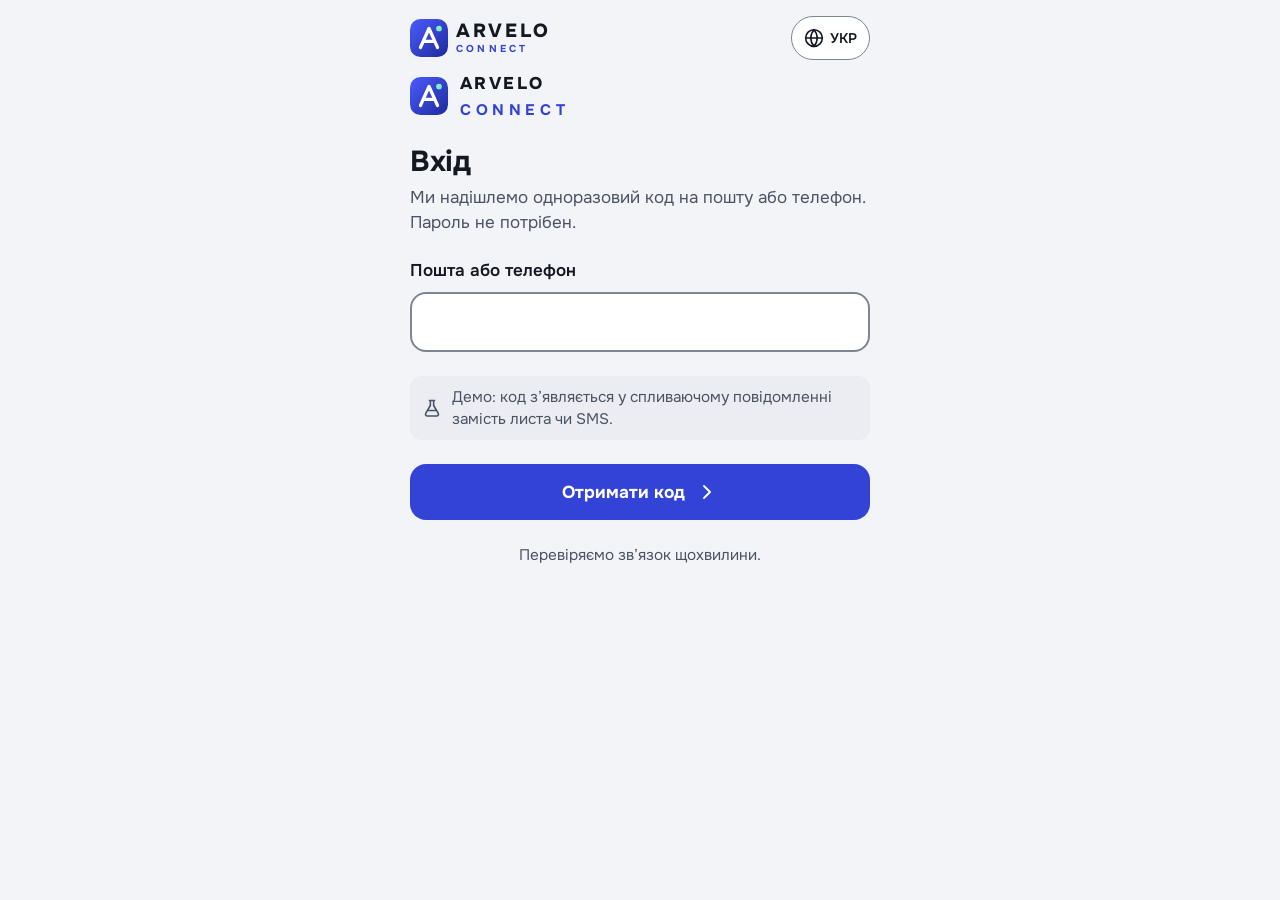
==== portal/index.html @ 2eee5541 "v10: customer portal QA fixes (shared clock, console plans, OTA local VAT, legal hold, OTP honesty)," ====
<!doctype html>
<html lang="uk">
<head>
<meta charset="utf-8">
<meta name="viewport" content="width=device-width,initial-scale=1,viewport-fit=cover">
<meta name="robots" content="noindex">
</head>
<body style="margin:0">
<title>Кабінет CONNECT</title>
<meta name="claude:viewport-fit-sides" content="cover">
<link rel="preconnect" href="https://fonts.googleapis.com">
<link rel="preconnect" href="https://fonts.gstatic.com" crossorigin>
<link rel="stylesheet" href="https://fonts.googleapis.com/css2?family=Onest:wght@400;500;600;700;800&display=swap">
<style>
/* Layout: one calm phone column. Status first, one primary action per screen, big targets, plain words, proof that the service is watching. */
:root{
  --bg:#F3F4F7; --surface:#FFFFFF; --sunk:#EBEDF2; --ink:#141821; --ink2:#4B5263; --ink3:#666D7E; --line:#E1E4EA; --line-strong:#7E8594;
  --brand:#3343D6; --brand-ink:#FFFFFF; --brand-soft:#E8EAFC;
  --ok:#11795A; --ok-bg:#E1F3EA; --warn:#8F5200; --warn-bg:#FCEFD9; --bad:#BE2A2A; --bad-bg:#FBE6E6;
  --alarm:#B42318; --badge:#D92D20;
  --map:#E6E9EE; --road:#FFFFFF; --park:#D6EADD; --water:#D3E2F5; --shadow:0 1px 2px rgba(20,24,33,.06),0 8px 24px rgba(20,24,33,.06);
  --f:'Onest',system-ui,-apple-system,'Segoe UI',Roboto,Arial,sans-serif; --r:20px;
}
@media (prefers-color-scheme: dark){:root:not([data-theme="light"]){
  --bg:#0E1015; --surface:#171A21; --sunk:#1F232C; --ink:#F1F3F7; --ink2:#B0B6C4; --ink3:#949BAB; --line:#2A2F3A; --line-strong:#6E7585;
  --brand:#8291FF; --brand-ink:#0E1015; --brand-soft:#232846;
  --ok:#43CF95; --ok-bg:#132A21; --warn:#F3B45C; --warn-bg:#2D2414; --bad:#FF8282; --bad-bg:#321A1A;
  --map:#1C2028; --road:#2A2F39; --park:#1D2B24; --water:#1B2638; --shadow:0 1px 2px rgba(0,0,0,.3),0 8px 24px rgba(0,0,0,.25); color-scheme:dark}}
:root[data-theme="dark"]{
  --bg:#0E1015; --surface:#171A21; --sunk:#1F232C; --ink:#F1F3F7; --ink2:#B0B6C4; --ink3:#949BAB; --line:#2A2F3A; --line-strong:#6E7585;
  --brand:#8291FF; --brand-ink:#0E1015; --brand-soft:#232846;
  --ok:#43CF95; --ok-bg:#132A21; --warn:#F3B45C; --warn-bg:#2D2414; --bad:#FF8282; --bad-bg:#321A1A;
  --map:#1C2028; --road:#2A2F39; --park:#1D2B24; --water:#1B2638; --shadow:0 1px 2px rgba(0,0,0,.3),0 8px 24px rgba(0,0,0,.25); color-scheme:dark}
html{font-size:106.25%}
html,body{height:100%}
body{background:var(--bg);color:var(--ink);font-family:var(--f);font-size:1rem;line-height:1.45;-webkit-font-smoothing:antialiased;
  padding-left:max(16px,env(safe-area-inset-left,0px));padding-right:max(16px,env(safe-area-inset-right,0px));overflow-x:hidden}
*{box-sizing:border-box}
button,input{font:inherit;color:inherit}
button{cursor:pointer}
:focus-visible{outline:3px solid var(--brand);outline-offset:3px;border-radius:10px}
[tabindex="-1"]:focus{outline:none}
.shell{max-width:460px;margin:0 auto;min-height:100%;padding-block:12px 120px}
.shell.notabs{padding-bottom:40px}
h1,h2,h3{margin:0;text-wrap:balance;letter-spacing:-.01em}
h1{font-size:1.7rem;line-height:1.15;font-weight:700}
h2{font-size:1.25rem;line-height:1.2;font-weight:700}
h3{font-size:1.05rem;font-weight:600}
p{margin:0}
.muted{color:var(--ink2)} .small{font-size:.9rem}
.stack{display:flex;flex-direction:column;gap:16px} .s8{gap:8px} .s24{gap:24px}
.row{display:flex;align-items:center;gap:12px} .between{justify-content:space-between} .grow{flex:1;min-width:0}
.nw{white-space:nowrap}
.top{display:flex;align-items:center;justify-content:space-between;gap:8px;min-height:52px;margin-bottom:8px;font-size:15px}
.brand{display:flex;align-items:center;gap:8px;font-weight:700;letter-spacing:.02em;font-size:13px;white-space:nowrap;min-width:0;overflow:hidden}
.brand .mark{width:32px;height:32px;border-radius:10px;background:var(--brand);color:var(--brand-ink);display:grid;place-items:center;font-size:12px;font-weight:800;flex:none}
.brand b{color:var(--brand);font-weight:800}
.pill{height:44px;padding:0 12px;border-radius:999px;border:1px solid var(--line-strong);background:var(--surface);display:inline-flex;align-items:center;gap:6px;font-weight:600;font-size:14px;white-space:nowrap}
.back{display:inline-flex;align-items:center;gap:4px;height:48px;padding:0 12px 0 4px;border:0;background:transparent;font-weight:600;color:var(--brand);border-radius:12px;font-size:16px;white-space:nowrap}

svg.i{width:24px;height:24px;flex:none;fill:none;stroke:currentColor;stroke-width:1.9;stroke-linecap:round;stroke-linejoin:round}
svg.i.sm{width:20px;height:20px} svg.i.lg{width:30px;height:30px}
.card{background:var(--surface);border-radius:var(--r);padding:20px;box-shadow:var(--shadow)}
.list{background:var(--surface);border-radius:var(--r);box-shadow:var(--shadow);overflow:hidden}
.li{display:flex;align-items:center;gap:14px;padding:16px 18px;min-height:68px;width:100%;text-align:left;border:0;background:transparent;border-top:1px solid var(--line);color:inherit;text-decoration:none}
.li:first-child{border-top:0}
button.li:hover,a.li:hover,label.li:hover{background:var(--sunk)}
label.li{cursor:pointer}
.ic{width:44px;height:44px;border-radius:13px;display:grid;place-items:center;background:var(--sunk);color:var(--ink2);flex:none}
.ic.brand{background:var(--brand-soft);color:var(--brand)}
.li .t{font-weight:600} .li .s{font-size:.9rem;color:var(--ink2)}
.chev{color:var(--ink3)}
.btn{min-height:56px;border-radius:16px;border:0;padding:0 22px;font-weight:700;font-size:1.02rem;display:inline-flex;align-items:center;justify-content:center;gap:10px;width:100%;text-decoration:none;text-align:center}
.btn.primary{background:var(--brand);color:var(--brand-ink)}
.btn.primary:hover{filter:brightness(1.06)}
.btn.ghost{background:var(--sunk);color:var(--ink)}
.btn.plain{background:transparent;color:var(--brand);min-height:48px}
.btn.danger{background:var(--bad-bg);color:var(--bad)}
.btn.auto{width:auto}
.status{display:inline-flex;align-items:center;gap:8px;font-weight:600;font-size:.92rem;padding:6px 12px 6px 10px;border-radius:999px}
.status .dot{width:10px;height:10px;border-radius:50%;background:currentColor}
.status.ok{background:var(--ok-bg);color:var(--ok)} .status.bad{background:var(--bad-bg);color:var(--bad)}
.hero{border-radius:24px;padding:20px;display:flex;gap:16px;align-items:center;text-decoration:none}
.hero.ok{background:var(--ok-bg);color:var(--ok)} .hero.warn{background:var(--warn-bg);color:var(--warn)} .hero.bad{background:var(--bad-bg);color:var(--bad)}
.hero .big{font-size:1.25rem;font-weight:700;line-height:1.2}
.hero .sub{color:var(--ink);opacity:.88;font-size:.95rem;margin-top:4px}
.hero .ring{width:56px;height:56px;border-radius:50%;display:grid;place-items:center;background:var(--surface);flex:none}
.hero.ok .ring{animation:breathe 3s ease-in-out infinite}
@keyframes breathe{0%,100%{box-shadow:0 0 0 0 color-mix(in srgb,var(--ok) 35%,transparent)}50%{box-shadow:0 0 0 10px transparent}}
.beat{display:flex;gap:8px;align-items:center;color:var(--ink2);font-size:.9rem}
.dev{display:flex;flex-direction:column;gap:14px;text-decoration:none;color:inherit}
.dev .head{display:flex;align-items:center;gap:14px}
.dev .avatar{width:52px;height:52px;border-radius:16px;display:grid;place-items:center;background:var(--brand-soft);color:var(--brand);flex:none}
.dev .name{font-weight:700;font-size:1.08rem}
.dev .meta{display:flex;flex-wrap:wrap;gap:8px 16px;color:var(--ink2);font-size:.9rem}
.dev .meta span{display:inline-flex;align-items:center;gap:6px}
.note{border-radius:14px;padding:12px 14px;font-size:.95rem;font-weight:500}
.note.warn{background:var(--warn-bg);color:var(--warn)} .note.bad{background:var(--bad-bg);color:var(--bad)}
.note.ok{background:var(--ok-bg);color:var(--ok)} .btn:disabled{opacity:.55;cursor:default} .li input[type=radio]{flex:none}
.add{border:2px dashed var(--line-strong);background:transparent;border-radius:var(--r);padding:18px;display:flex;gap:14px;align-items:center;text-align:left;width:100%;color:var(--ink)}
.add:hover{border-color:var(--brand)}
.tip{background:var(--brand-soft);border-radius:var(--r);padding:20px;display:flex;flex-direction:column;gap:12px}
.tabs{position:fixed;left:50%;transform:translateX(-50%);bottom:0;width:100%;max-width:492px;z-index:20;font-size:12.5px;
  padding:8px max(16px,env(safe-area-inset-left,0px)) calc(8px + env(safe-area-inset-bottom,0px)) max(16px,env(safe-area-inset-right,0px));
  background:color-mix(in srgb,var(--surface) 90%,transparent);backdrop-filter:blur(14px);-webkit-backdrop-filter:blur(14px);border-top:1px solid var(--line);display:grid;grid-template-columns:repeat(4,1fr);gap:4px}
.tab{display:flex;flex-direction:column;align-items:center;gap:3px;padding:8px 2px;border-radius:14px;text-decoration:none;color:var(--ink3);font-weight:600;min-height:56px;position:relative;text-align:center;overflow-wrap:anywhere}
.tab[aria-current="page"]{color:var(--brand)}
.tab .badge{position:absolute;top:4px;left:calc(50% + 6px);min-width:20px;height:20px;border-radius:10px;background:var(--badge);color:#fff;font-size:13px;display:grid;place-items:center;padding:0 5px}
label.f{display:flex;flex-direction:column;gap:8px;font-weight:600}
.inp{height:60px;border-radius:16px;border:2px solid var(--line-strong);background:var(--surface);padding:0 18px;font-size:1.15rem;width:100%}
.inp:focus{border-color:var(--brand);outline:none;box-shadow:0 0 0 4px var(--brand-soft)}
.inp[aria-invalid="true"]{border-color:var(--bad)}
.inp.code{text-align:center;letter-spacing:.6em;font-size:1.8rem;font-weight:700;font-variant-numeric:tabular-nums;padding-left:.6em}
.err{color:var(--bad);font-weight:600;font-size:.92rem;display:flex;gap:6px;align-items:flex-start}
.hint{color:var(--ink2);font-size:.9rem;font-weight:400}
.chips{display:flex;flex-wrap:wrap;gap:10px}
.chip{min-height:48px;padding:0 18px;border-radius:14px;border:2px solid var(--line-strong);background:var(--surface);font-weight:600;display:inline-flex;align-items:center;gap:8px}
.chip[aria-pressed="true"]{border-color:var(--brand);background:var(--brand-soft);color:var(--brand)}
.seg{display:grid;grid-auto-flow:column;grid-auto-columns:1fr;background:var(--sunk);border-radius:14px;padding:4px;gap:4px}
.seg button{min-height:48px;border-radius:11px;border:0;background:transparent;font-weight:600;padding:0 6px}
.seg button[aria-pressed="true"]{background:var(--surface);box-shadow:var(--shadow);color:var(--brand)}
.sw{position:relative;width:60px;height:38px;flex:none}
.sw input{position:absolute;inset:0;opacity:0;margin:0;cursor:pointer;z-index:1;width:100%;height:100%}
.sw span{position:absolute;inset:0;border-radius:999px;background:var(--sunk);border:2px solid var(--line-strong);transition:background .2s}
.sw span::after{content:"";position:absolute;top:3px;left:3px;width:28px;height:28px;border-radius:50%;background:var(--ink3);transition:transform .2s,background .2s}
.sw input:checked+span{background:var(--ok);border-color:var(--ok)}
.sw input:checked+span::after{transform:translateX(22px);background:#fff}
.sw input:focus-visible+span{outline:3px solid var(--brand);outline-offset:3px}
.steps{display:flex;gap:6px} .steps i{height:6px;flex:1;border-radius:3px;background:var(--line)} .steps i.on{background:var(--brand)}
.plan{display:flex;align-items:center;gap:14px;padding:16px 18px;border-radius:18px;border:2px solid var(--line-strong);background:var(--surface);width:100%;text-align:left}
.plan[aria-checked="true"]{border-color:var(--brand);background:var(--brand-soft)}
.plan .radio{width:26px;height:26px;border-radius:50%;border:2px solid var(--ink3);flex:none;display:grid;place-items:center}
.plan[aria-checked="true"] .radio{border-color:var(--brand);background:var(--brand);color:var(--brand-ink)}
.plan .price{font-weight:700;font-size:1.1rem;font-variant-numeric:tabular-nums;text-align:right;white-space:nowrap}
.plan .save{color:var(--ok);font-weight:600;font-size:.86rem;text-align:right}
.sum{display:flex;justify-content:space-between;align-items:baseline;gap:12px;font-variant-numeric:tabular-nums;flex-wrap:wrap}
.sum b{font-size:1.5rem;white-space:nowrap}
.incl{display:flex;flex-direction:column;gap:10px}
.incl .row{align-items:flex-start;gap:10px} .incl svg{color:var(--ok);margin-top:2px}
.paybtn{min-height:56px;border-radius:16px;border:0;font-weight:700;font-size:1.02rem;width:100%;display:flex;align-items:center;justify-content:center;gap:8px;background:var(--ink);color:var(--bg)}
.paybtn.alt{background:var(--surface);color:var(--ink);border:2px solid var(--line-strong)}
.bigstatus{display:flex;flex-direction:column;align-items:center;text-align:center;gap:10px;padding:26px 16px 22px}
.orb{width:104px;height:104px;border-radius:50%;display:grid;place-items:center;position:relative}
.orb.ok{background:var(--ok-bg);color:var(--ok)} .orb.bad{background:var(--bad-bg);color:var(--bad)}
.orb.ok::before{content:"";position:absolute;inset:-8px;border-radius:50%;border:2px solid var(--ok);opacity:.25;animation:ring 2.8s infinite}
@keyframes ring{0%{transform:scale(.9);opacity:.35}100%{transform:scale(1.15);opacity:0}}
.tiles{display:grid;grid-template-columns:1fr 1fr;gap:12px}
.tile{background:var(--surface);border-radius:18px;padding:16px;box-shadow:var(--shadow);display:flex;flex-direction:column;gap:6px;min-width:0}
.tile .k{font-size:.86rem;color:var(--ink2);font-weight:600;display:flex;align-items:center;gap:6px}
.tile .v{font-weight:700;font-size:1.02rem}
.month .row{align-items:flex-start;gap:10px} .month svg{color:var(--ok);margin-top:2px}
.tl{display:flex;flex-direction:column}
.tl .e{display:flex;gap:14px;padding:12px 0;border-top:1px solid var(--line)}
.tl .e:first-child{border-top:0}
.dt{width:36px;height:36px;border-radius:50%;display:grid;place-items:center;flex:none}
.dt.ok{background:var(--ok-bg);color:var(--ok)}.dt.bad{background:var(--bad-bg);color:var(--bad)}.dt.warn{background:var(--warn-bg);color:var(--warn)}.dt.info{background:var(--brand-soft);color:var(--brand)}
.proof{display:flex;gap:6px;align-items:flex-start;color:var(--ok);font-size:.86rem;font-weight:600;margin-top:2px}
.map{border-radius:16px;overflow:hidden;aspect-ratio:16/10;max-width:100%;background:var(--map)}
.map svg{width:100%;height:100%;display:block}
.wel{display:flex;flex-direction:column;gap:22px;padding-top:8px}
.simart{width:100%;max-width:100%;border-radius:24px;background:linear-gradient(140deg,#3343D6 0%,#1C2580 100%);color:#fff;position:relative;overflow:hidden;padding:22px;display:flex;flex-direction:column;gap:28px}
.simart .chipg{width:58px;height:44px;border-radius:9px;background:linear-gradient(135deg,#F5D88A,#C99A3B);position:relative}
.simart .chipg::after{content:"";position:absolute;inset:8px 18px;border:2px solid rgba(0,0,0,.18);border-radius:4px}
.simart .ok{display:inline-flex;align-items:center;gap:8px;background:rgba(255,255,255,.2);padding:8px 14px;border-radius:999px;font-weight:600;width:max-content;max-width:100%}
.simart .wave{position:absolute;right:-30px;top:-30px;width:200px;height:200px;border-radius:50%;border:2px solid rgba(255,255,255,.22);box-shadow:0 0 0 30px rgba(255,255,255,.06),0 0 0 62px rgba(255,255,255,.04)}
.benefits{display:flex;flex-direction:column;gap:14px}
.benefits .b{display:flex;gap:14px;align-items:flex-start}
.toast{position:fixed;left:50%;bottom:calc(96px + env(safe-area-inset-bottom,0px));transform:translateX(-50%) translateY(20px);opacity:0;pointer-events:none;background:var(--ink);color:var(--bg);padding:14px 18px;border-radius:14px;font-weight:600;width:max-content;max-width:min(420px,calc(100% - 32px));transition:all .25s;z-index:60;display:flex;gap:10px;align-items:center}
.toast.show{opacity:1;transform:translateX(-50%) translateY(0)}
.push{position:fixed;left:50%;top:calc(10px + env(safe-area-inset-top,0px));transform:translate(-50%,-150%);width:min(440px,calc(100% - 24px));background:var(--surface);border-radius:20px;padding:14px 12px 14px 16px;z-index:70;transition:transform .45s cubic-bezier(.2,.9,.2,1);display:flex;gap:12px;align-items:flex-start;border:1px solid var(--line)}
.push.show{transform:translate(-50%,0);box-shadow:0 12px 40px rgba(0,0,0,.22)}
.push .app{width:38px;height:38px;border-radius:10px;background:var(--brand);color:var(--brand-ink);display:grid;place-items:center;flex:none;font-weight:800;font-size:12px}
.push .x{width:44px;height:44px;border:0;background:transparent;border-radius:12px;display:grid;place-items:center;flex:none;color:var(--ink2)}
.sheetbg{position:fixed;inset:0;background:rgba(10,12,16,.5);z-index:80;display:flex;align-items:flex-end;justify-content:center}
.sheet{background:var(--surface);width:100%;max-width:492px;border-radius:26px 26px 0 0;padding:22px max(20px,env(safe-area-inset-left,0px)) calc(24px + env(safe-area-inset-bottom,0px)) max(20px,env(safe-area-inset-right,0px));display:flex;flex-direction:column;gap:14px;animation:up .3s ease-out;max-height:92%;overflow:auto}
@keyframes up{from{transform:translateY(40px);opacity:0}to{transform:none;opacity:1}}
.alarm{position:fixed;inset:0;z-index:90;background:var(--alarm);color:#fff;display:flex;flex-direction:column;padding:calc(24px + env(safe-area-inset-top,0px)) max(22px,env(safe-area-inset-left,0px)) calc(24px + env(safe-area-inset-bottom,0px)) max(22px,env(safe-area-inset-right,0px));overflow:auto}
.alarm .in{max-width:460px;margin:0 auto;width:100%;display:flex;flex-direction:column;gap:18px;flex:1}
.alarm .mid{flex:1;display:flex;flex-direction:column;justify-content:center;align-items:center;text-align:center;gap:16px}
.alarm :focus-visible{outline-color:#fff}
.alarm .btn.light{background:#fff;color:#8E1717}
.alarm .btn.line{background:rgba(255,255,255,.16);color:#fff;flex-direction:column;gap:2px;padding:10px 22px}
.alarm .sent{display:flex;flex-wrap:wrap;gap:8px;justify-content:center}
.alarm .sent span{background:rgba(255,255,255,.18);padding:6px 12px;border-radius:999px;font-weight:600;font-size:.88rem;display:inline-flex;gap:6px;align-items:center}
.siren{width:92px;height:92px;border-radius:50%;background:rgba(255,255,255,.18);display:grid;place-items:center;animation:siren 1.6s infinite}
@keyframes siren{0%,100%{box-shadow:0 0 0 0 rgba(255,255,255,.35)}50%{box-shadow:0 0 0 22px rgba(255,255,255,0)}}
details.faq{background:var(--surface);border-radius:16px;box-shadow:var(--shadow)}
details.faq summary{list-style:none;cursor:pointer;padding:18px;font-weight:600;display:flex;justify-content:space-between;gap:12px;align-items:center;min-height:60px}
details.faq summary::-webkit-details-marker{display:none}
details.faq[open] summary svg{transform:rotate(90deg)}
details.faq p{padding:0 18px 18px;color:var(--ink2)}
.spinner{width:56px;height:56px;border-radius:50%;border:5px solid var(--brand-soft);border-top-color:var(--brand);animation:spin 1s linear infinite}
@keyframes spin{to{transform:rotate(360deg)}}
.success{width:96px;height:96px;border-radius:50%;background:var(--ok-bg);color:var(--ok);display:grid;place-items:center;animation:pop .5s cubic-bezier(.2,1.4,.4,1)}
@keyframes pop{from{transform:scale(.4);opacity:0}to{transform:scale(1);opacity:1}}
.fade{animation:fade .28s ease-out}
@keyframes fade{from{opacity:0;transform:translateY(6px)}to{opacity:1;transform:none}}
.democard{display:flex;gap:10px;align-items:center;background:var(--sunk);border-radius:12px;padding:10px 12px;font-size:.9rem;color:var(--ink2)}
.demolink{display:flex;justify-content:center}
.sr{position:absolute;width:1px;height:1px;overflow:hidden;clip:rect(0 0 0 0);white-space:nowrap}
@media (prefers-reduced-motion: reduce){*,*::before,*::after{animation:none!important;transition:none!important}}

.pick{display:grid;grid-template-columns:1fr 1fr;gap:12px}
.pk{background:var(--surface);border:2px solid transparent;border-radius:20px;padding:18px 14px;display:flex;flex-direction:column;align-items:center;gap:10px;text-align:center;box-shadow:var(--shadow);min-height:150px;justify-content:center;font-weight:700}
.pk:hover{border-color:var(--brand)}
.pk .avatar{width:64px;height:64px;border-radius:20px;display:grid;place-items:center;background:var(--brand-soft);color:var(--brand)}
.pk small{display:block;font-weight:500;color:var(--ink2);font-size:.85rem}
.simok{display:inline-flex;align-items:center;gap:8px;background:var(--ok-bg);color:var(--ok);padding:8px 14px;border-radius:999px;font-weight:700;width:max-content}
.fab{position:fixed;right:max(16px,calc(50% - 230px));bottom:calc(92px + env(safe-area-inset-bottom,0px));z-index:30;min-height:52px;padding:0 18px;border-radius:999px;border:0;background:var(--ink);color:var(--bg);font-weight:700;display:flex;align-items:center;gap:8px;box-shadow:0 8px 24px rgba(0,0,0,.25)}
.evbtn{display:flex;align-items:center;gap:14px;width:100%;padding:14px 16px;min-height:60px;border:0;border-top:1px solid var(--line);background:transparent;text-align:left;font-weight:600}
.evbtn:first-child{border-top:0}
.evbtn:hover{background:var(--sunk)}
.tag{font-size:.75rem;font-weight:700;letter-spacing:.06em;text-transform:uppercase;color:var(--ink2)}
[hidden]{display:none!important}.chip{position:relative;padding:0 14px}.chip .ck{position:absolute;top:-8px;right:-8px;width:22px;height:22px;padding:3px;border-radius:50%;background:var(--brand);color:var(--brand-ink);stroke-width:3;opacity:0;transform:scale(.6);transition:opacity .15s,transform .15s}.chip[aria-pressed="true"] .ck{opacity:1;transform:none}
.agr{display:flex;gap:12px;align-items:flex-start;cursor:pointer;line-height:1.4}.agr input{width:24px;height:24px;flex:none;margin:1px 0 0;accent-color:var(--brand)}.lnk{border:0;background:none;padding:0;color:var(--brand);font-weight:600;text-decoration:underline;text-underline-offset:2px;cursor:pointer;text-align:left;font-size:inherit;display:inline}
.ttl{all:unset;cursor:pointer;display:inline-flex;align-items:center;gap:10px;border-radius:10px;padding:2px 6px}.ttl svg{color:var(--ink3)}.ttl:hover svg{color:var(--brand)}.ttl:focus-visible{outline:3px solid var(--brand)}
</style>
<div id="app" class="shell"></div>
<div id="toast" class="toast" role="status" aria-live="polite"></div>
<div id="push" class="push" role="status" aria-live="polite" hidden></div>
<div id="overlay"></div>
<script>
(function(){
'use strict';
const T={"en":{"lang":"English","ch_paused":"Paused","ch_last":"At least one channel must stay on.","ch_add":"Add","a_move":"Device moved","a_moveS":"For stationary devices: if it was moved or stolen","x_move":"Stationary device moved","x_moveNA":"Not for GPS trackers — they move anyway.","ev_move":"Device moved","pe_move":"“{d}”: the device moved at {t}. If you didn’t move it, please check.","al_move":"Device moved: “{device}”","al_subMove":"Today at {time}. If you didn’t move it, call the police. The new location is on the map.","hero_move":"“{device}” has moved","note_move":"The device moved at {t}.","move_ok":"All fine, it was me","move_cleared":"Flag cleared","move_map":"Show on the map","city":"London","tx_retried_l":"Retried","ev_payfail":"Payment failed","ap_btn":"Auto-pay is on","cards":"Cards","card_def":"Main","card_mkdef":"Make main","card_del":"Remove","card_add":"Add a card","card_added":"Card added","card_deleted":"Card removed","card_last":"This is the only card for auto-payments. Add another one first or turn auto-payments off.","card_none":"No cards yet.","card_exp":"until {d}","pm_from":"from card •••• {c}","tx_title":"Payment history","tx_none":"No payments yet.","tx_ok":"Successful","tx_fail":"Failed","tx_reason":"Insufficient funds","tx_retry":"Retry","tx_retried":"Payment completed","tx_code":"Activation code","tx_wallet":"Wallet","x_fail":"Failed card charge","pe_fail":"“{d}”: we couldn’t charge {sum} to card •••• {c}. Please update your card.","ar_label":"Renew automatically","ar_hint":"When the period ends, we’ll charge {sum} to this card. Turn it off any time.","ar_hintM":"We’ll charge {sum} to this card every month. Turn it off any time.","ar_on":"Auto-renewal is on","ar_next":"Next charge on {date}.","pm_title":"Payments and auto-renewal","pm_sub":"What will be charged to your card, and when.","pm_card":"Card","pm_change":"Change","pm_changed":"Demo: a new card form opens here.","pm_none":"No automatic charges.","pm_next":"Next charge {date} · {sum}","pm_off":"Turn off","pm_offQ":"Turn off auto-renewal for “{d}”? The paid period lasts until {date}.","pm_offDone":"Auto-renewal turned off","pm_kindM":"Monthly","pm_kindP":"{term} plan","d_auto":"Auto-renewal","d_autoOff":"Off","r_and":"and","r_none":"Choose at least one option.","r_when":"When to remind","brand":"ARVELO","menu":"Menu","back":"Back","next":"Next","done":"Done","close":"Close","cancel":"Cancel","save":"Save","saved":"Saved","language":"Language","w_sim":"SIM card recognised","w_title":"Where did you put it?","w_sub":"Choose your device.","add_title":"New device","add_sub":"Where did you put the new SIM card?","s_step":"Step {n} of 2","c_title":"Have an activation code?","c_edit":"Contacts","email":"Email","email_hint":"Your sign-in code will come here.","email_req":"Enter your email — your sign-in code will come here.","email_err":"There may be a mistake in this address.","msgs":"Messengers","msgs_hint":"You can choose several.","phone":"Number your messengers use","phone_m":"{m} number","phone_hint":"Numbers can differ. They’re only for messengers — we don’t send text messages.","phone_opt":"optional","phone_err":"Enter a number for messengers: 9 digits after +380.","code_title":"Enter the code from the email","code_sub":"We sent it to {email}. This code is how you sign in.","code_label":"Code (4 digits)","code_demo":"Demo: any code works.","code_resend":"Send again","code_sent":"Sent again","code_err":"Enter all 4 digits.","done_title":"All set!","done_sub":"“{device}” is now in your account. We sent a test message: {ch}. Did it arrive?","done_name":"What should we call you? (optional)","done_yes":"Yes, it arrived","done_no":"No, it didn’t","evening":"Good evening","morning":"Good morning","day":"Good afternoon","sum_ok":"All good","sum_okS":"All your devices are connected.","hero_off":"“{device}” is not connected","hero_go":"Tap to see what to do.","hero_none":"“{device}”: activate a plan","hero_noneS":"Enter the code from your seller or pay here.","hero_pay":"“{device}”: payment due soon","note_power":"The power may be out.","note_jam":"The signal may be jammed.","note_sim":"The SIM card was put into another device.","beat":"We check the connection every minute.","st_ok":"Connected","st_off":"Not connected","checked":"Checked {t}","seen_now":"just now","off_since":"Since {t}","paid_till":"Paid until {date}","autopay":"Auto-pay · next {date}","pay_none":"No active plan","ends_in":"Paid for {n} more {u}.","my_devices":"My devices","add_device":"Add a device","add_hint":"Scan the QR code of the new SIM card.","add_sheet":"Point your camera at the QR code of the new SIM card, then choose the device.","add_demo":"Demo: choose a device","fam_t":"Who else should know?","fam_s":"Add a family member — they’ll get the same alerts.","fam_add":"Add a family member","fam_new":"Family member","fam_name":"Name","fam_name_err":"Enter a name.","fam_email_req":"Enter an email — alerts will go there.","fam_hint":"They’ll get the same alerts as you.","fam_del":"Remove","fam_delQ":"Remove “{n}”? They won’t get alerts any more.","fam_list":"Family members","fam_more":"Add another","fam_label":"Family member’s number","fam_added":"Added","fam_row":"Family member","fam_remove":"Remove number","fam_none":"Not added","t_home":"Home","t_alerts":"Alerts","t_help":"Help","t_map":"Map","ag_pre":"I agree to the","ag_terms":"Terms of Service","ag_and":"and","ag_priv":"Privacy Policy","ag_err":"We need your consent to continue.","pay_terms":"By paying, you agree to the","docs":"Documents","doc_terms":"Terms of Service","doc_priv":"Privacy Policy","doc_demo":"Demo: your brand’s document text goes here. The partner provides it and we publish it in the portal.","m_title":"Where my devices are","m_ask":"Show your devices on a map?","m_askS":"We’ll show the approximate location of your devices. Only you can see it.","m_allow":"Allow","m_note":"You can turn it off any time.","m_off":"Stop showing on the map","m_approx":"Approximate, ±50 m","m_hidden":"Hidden on the map","m_offDone":"Map location turned off","t_profile":"Profile","badge_sr":"{n} need attention","typ_inverter":"Inverter","typ_tracker":"GPS tracker","typ_alarm":"Alarm","typ_boiler":"Boiler relay","d_conn":"Signal","d_sig":"Good signal","d_unknown":"Unknown","d_alerts":"Alerts","d_alertsOn":"On","d_alertsOff":"Off","d_pay":"Plan","d_locT":"Roughly where the device is","d_locS":"Only with your consent.","d_locMap":"Approximate, within ~50 m","d_hist":"What happened","d_rename":"Rename","d_rename_t":"New name","d_renamed":"Name changed","d_what":"What to do?","d_power_1":"Check that there’s power.","d_power_2":"When power is back, the device reconnects by itself — we’ll let you know.","d_jam_1":"If nobody should be there now, call your neighbours or the police (102).","d_jam_2":"When the connection is back, we’ll tell you right away.","d_sim_1":"If you didn’t move it, check the device or call your seller.","call_seller":"Call the seller","activate":"Activate a plan","renew":"Renew","prepay":"Pay in advance","autopay_manage":"Auto-pay","ev_restored":"Connection restored","ev_off":"Device switched off","ev_lost":"Connection lost","ev_sim":"SIM card put into another device","ev_paid":"Payment received","ev_code":"Plan activated with a code","ev_bound":"Device added to your account","ev_remind":"Payment reminder","ev_proof":"Sent: {ch}","today":"Today","yesterday":"Yesterday","p_title":"Connection plan","p_for":"for “{device}”","p_tab_pay":"Pay","p_tab_code":"Activation code","p_m":"Monthly","p_y":"1 year","p_y2":"2 years","p_y3":"3 years","p_y5":"5 years","p_mS":"Automatic, turn off any time","p_permonth":"≈ {sum} a month","p_save":"You save {p}%","p_total":"Total","p_today":"Today","p_add":"Added to your paid days: until {to}.","p_until":"Paid until {date}.","p_mNext":"Next payment on {date}.","p_mStart":"First payment on {date}, when the paid period ends.","p_pay":"Pay {sum}","p_enable":"Turn on auto-pay","p_card":"Pay by card","p_cardno":"Card number","p_exp":"Expiry","p_cvv":"CVV","p_demo":"Demo: no money is charged.","p_sim":"The SIM won’t be lost even if you don’t renew.","p_proc":"Processing…","p_ok":"Done!","p_okS":"“{device}”: paid until {date}","p_okM":"Auto-pay is on. Next payment on {date}","p_back":"Back to the device","p_home":"Go home","p_cardErr":"16 digits needed.","c_label":"Code from the box or your seller","c_btn":"Activate","c_demo":"Paste a demo code","c_len":"The code has 16 characters.","c_bad":"This code isn’t valid — check the characters.","c_ctry":"This code is for another country.","c_type":"This code is for the {a} plan, but this device needs {b}.","c_dec":"{a} plan for {term}","c_ok":"{a} plan for {term} activated","or_pay":"or pay online","ap_t":"Auto-pay","ap_next":"Next payment on {date}, {sum}","ap_off":"Turn off auto-pay","ap_offQ":"Turn it off? Service works until {date}.","ap_offY":"Yes, turn off","ap_done":"Auto-pay is off","ap_keep":"Keep it","a_title":"Alerts","a_sub":"We send them by email and to your messengers.","a_recent":"Recent events","a_none":"No events yet.","a_settings":"Which alerts to get","a_lost":"Connection lost","a_lostS":"Jamming, no network or SIM card removed","a_off":"Device switched off","a_offS":"Often a power cut","a_sim":"SIM card in another device","a_simS":"Someone put it into another device","a_pay":"Payment reminders","a_payS":"{list} before the period ends","a_offQ":"Without this alert you might not learn about a problem in time. Turn it off?","a_offY":"Yes, turn off","a_keep":"Keep it on","a_where":"Where we send them","a_mail":"Email","a_edit":"Change contacts","none":"Not added","al_title":"Alarm","al_lost":"No connection: “{device}”","al_sim":"SIM card in another device: “{device}”","al_sub":"Today at {time}. If nobody should be there now, call your neighbours or the police (102).","al_sent":"Sent:","al_what":"What to do","al_ok":"OK, got it","al_sub2":"Today at {time}. We’ll tell you as soon as the connection is back.","d_lost_1":"The connection usually comes back by itself. If not within an hour, call your seller.","pe_test":"Test: alerts are working.","pe_lost":"“{d}”: connection lost at {t}. The signal may be jammed.","pe_off":"“{d}”: switched off at {t}. The power may be out.","pe_sim":"“{d}”: SIM card put into another device at {t}.","pe_back":"“{d}”: connection restored at {t}.","pe_pay":"“{d}”: your paid period ends in {n} {u}.","x_btn":"Test events","x_title":"Alert test","x_sub":"Partner demo: simulate an event — the customer gets this alert.","x_dev":"Device","x_lost":"Connection lost (jamming)","x_off":"Power cut","x_sim":"SIM card put into another device","x_back":"Connection restored","x_pay":"Payment reminder","x_test":"Test message","x_more":"More","x_add":"Add another device","x_reset":"Restart the demo","x_muted":"This alert type is turned off in settings.","x_done":"Demo restarted","h_title":"Help","h_seller":"Your seller","h_sellerN":"Example Store","h_hours":"Every day 9:00–20:00","h_call":"Call","h_copy":"Copy","h_copied":"Number copied","h_msg":"Or message this number on Viber or Telegram.","h_faq":"Common questions","q1":"Do I need to top up?","a1":"No. You pay for a plan for the period you choose, or monthly by auto-pay.","q2":"Where do I get an activation code?","a2":"In the device box, or from your seller if you bought the plan with the device.","q3":"What happens when my paid period ends?","a3":"We’ll remind you in advance. The SIM stays linked to your device — renew any time.","q4":"How do I sign in?","a4":"Scan the SIM card’s QR code, or open the site and enter your email — we’ll send a code.","q5":"My device isn’t connected. What should I do?","a5":"Check the power. If it’s on and there’s been no connection for over an hour, call your seller.","pr_title":"Profile","pr_name":"Name","pr_edit":"Change","pr_logout":"Sign out","pr_logoutQ":"Sign out? Alerts will keep coming.","pr_logoutY":"Yes, sign out","cur":"UAH","day_forms":{"one":"day","other":"days"},"T1":"I confirm that I own this device or am authorised by its owner to use it, and I accept the End User Terms.","T2":"This SIM already has an owner. Please contact the seller of the device.","T3":"We could not find this SIM. Check the number or contact the seller of the device.","T4":"This device is already in your account.","T5":"The device has been added to your account. Location and events are shown from now on.","T6":"A device was added to your CONNECT account on {date}. If this was not you, contact support.","T7":"This code cannot be used. Check the code or contact the seller.","T8":"After the transfer: the prepaid plan stays with the device; automatic renewal of your subscription stops; your history for this device will no longer be visible to you and is not shown to the new owner. You can cancel within {N} hours after the new owner accepts.","T9":"{who} wants to transfer a device to you in CONNECT. Accept within 72 hours.","T10":"The transfer of the device was cancelled.","T11":"The seller has asked to release your device from your account. If you object, tap \"Object\" within {N} hours.","T12":"This device cannot be added to an account linked to a dealer or installer. Contact support.","obj_btn":"Object","L_freeze":"During a dispute about ownership we may pause transfers and the display of location until it is resolved.","L_freeze_ref":"End User Terms, clause 3.6","L_unbind":"You may also unbind the device without a new Owner; a prepaid plan then remains with the device.","L_unbind_ref":"End User Terms, clause 3.5","si_title":"Sign in","si_sub":"We’ll send a one-time code to your email or phone. No password needed.","si_label":"Email or phone","si_err":"Enter an email or a phone number with the country code.","si_btn":"Get a code","si_act":"Sign in to activate the plan from your code.","otp_title":"Enter the code","otp_sub":"We sent a 6-digit code to {c}. It is valid for 10 minutes.","otp_label":"Code (6 digits)","otp_ok":"Confirm","otp_fmt":"Enter the 6 digits from the message.","otp_wrong":"Wrong code. Attempts left: {n}.","otp_dead":"This code is no longer valid. Request a new one.","otp_resend":"Send a new code","otp_wait":"New code in {s} s","otp_limit":"Too many codes for this contact. Try again after {t}.","otp_demo":"Demo code: {code}","otp_demo_hint":"Demo: the code appears in a pop-up message instead of an email or SMS.","otp_why_login":"This code signs you in.","otp_why_chg_old":"Step 1 of 2: confirm the change on your current contact.","otp_why_chg_new":"Step 2 of 2: confirm your new contact.","otp_why_transfer":"Confirm the transfer of the device.","otp_why_accept":"Confirm that you accept the device.","otp_why_unbind":"Confirm unbinding the device.","otp_why_link":"Confirm adding the device to your account.","email_hint2":"Alerts will come here.","add_hint2":"Enter or scan the SIM number (ICCID).","a4b":"Open the portal and enter your email or phone — we’ll send a one-time code. There is no password.","iccid_label":"SIM number (ICCID)","iccid_hint":"19–20 digits printed on the SIM card or the device label.","iccid_len":"The ICCID has 19 or 20 digits.","iccid_bad":"Check the number — one of the digits is wrong.","scan_btn":"Scan the barcode","scan_title":"Point the camera at the barcode","scan_na":"Camera scanning is not available in this browser. Enter the number manually.","scan_err":"Could not open the camera. Enter the number manually.","scan_ok":"Number scanned","t1_err":"Tick the box to continue.","bind_btn":"Add device","blocked_acct":"Too many unsuccessful attempts. Adding devices and codes is paused until {t}.","demo_iccids":"Demo SIM numbers","demo_use":"Use","dst_free":"free","dst_mine":"in your account","dst_owned":"has an owner","dst_off":"deactivated","dst_stock":"not issued to a partner","dst_unknown":"not in the database","ev_factory":"Factory test","ev_install":"Installation check","ev_tr_start":"Transfer started","ev_tr_accepted":"New owner accepted the transfer","ev_tr_cancel":"Transfer cancelled","ev_tr_done":"Ownership transferred","d_own":"Ownership","d_since":"In your account since {date}","act_title":"Activate a plan","act_sub":"Code {code}. Choose the device the plan will apply to.","act_btn":"Activate on this device","act_none":"You have no devices yet. Add the device first.","act_add":"Add a device by ICCID","act_pick":"Choose a device.","tr_btn":"Transfer device","tr_title":"Transfer to a new owner","tr_to":"New owner’s email or phone","tr_self":"This is your own contact. Enter the new owner’s contact.","tr_next":"Continue","tr_conseq":"What happens after the transfer","tr_to_line":"New owner: {c}","tr_confirm":"Confirm with a code","tr_open":"There is already an open transfer for this device.","tr_st_pending":"Waiting for {c} to accept, until {t}.","tr_st_cool":"The new owner has accepted. The transfer takes effect at {t}.","tr_cancel":"Cancel transfer","tr_link_demo":"Demo: open the link sent to the new owner","tr_ff":"Demo: +1 hour","tr_ff_end":"Demo: skip to the end of the delay","tr_accept_title":"Device transfer","tr_accept_btn":"Accept with a code","tr_accept_contact":"The code will be sent to {c}.","tr_expired":"This link has expired or is no longer valid.","tr_cool_started":"The security delay has started. The transfer takes effect at {t}.","tr_effective":"The device transfer has taken effect.","tr_sent":"Link sent to {c}","tr_in_cool":"A device is being transferred to you. It will appear here at {t}.","tr_sub_offer":"The prepaid plan stays with the device. You can set up your own subscription here.","ub_btn":"Unbind device","ub_done":"The device has been unbound.","fz_title":"Ownership under review","fz_state":"Transfers, unbinding and location are paused. The service and event alerts continue.","sc_title":"Sign-in contacts","sc_hint":"To change one, we send a code to your current contact and to the new one.","sc_phone":"Phone","sc_new_email":"New email","sc_new_phone":"New phone number","sc_same":"This is already your contact.","sc_taken":"This contact is used by another account.","sc_done":"Sign-in contact updated","ln_title":"Confirm your device","ln_sub":"Your installer started adding the device with SIM ···{n} to the account for {c}. It becomes yours only after you confirm with a code.","ln_valid":"The link is valid until {t}.","lg_title":"Sign-in log","lg_sent":"code sent","lg_ok":"confirmed","lg_wrong":"wrong code","lg_expired":"code expired","lg_too_many":"too many attempts","lg_rate_limited":"send limit reached","lg_too_soon":"resend too soon","lg_notes":"Demo: messages sent","lg_af":"Demo: anti-fraud signals","lg_empty":"Nothing yet","x_own":"Ownership (demo)","x_ff1":"Time +1 hour","x_ff24":"Time +24 hours","x_delay":"Security delay for transfers in {cc}, hours (1–24)","x_delay_err":"Enter a whole number from 1 to 24.","x_freeze":"OTA support: freeze the binding","x_unfreeze":"OTA support: lift the freeze","x_link":"Installer: start binding for this account","x_req":"Seller: ownership request (T11)","x_log":"Sign-in log, messages, anti-fraud","x_nofree":"No free demo SIMs left","vat_local":"OTA VAT number in {cc}: {v}","otp_gap":"A new code to {c} can be sent in {s} s. If you already have a valid code, enter it.","otp_notsent":"No new code was sent to {c}. If you already have a valid code, enter it."},"pl":{"lang":"Polski","ch_paused":"Wstrzymane","ch_last":"Musi zostać co najmniej jeden kanał.","ch_add":"Dodaj","a_move":"Urządzenie zmieniło miejsce","a_moveS":"Dla urządzeń stacjonarnych: gdy ktoś je przeniósł lub ukradł","x_move":"Urządzenie stacjonarne zmieniło miejsce","x_moveNA":"Nie dotyczy lokalizatora GPS — i tak jest w ruchu.","ev_move":"Urządzenie zmieniło miejsce","pe_move":"„{d}”: urządzenie zmieniło miejsce o {t}. Jeśli go nie przenoszono — sprawdź.","al_move":"Urządzenie zmieniło miejsce: „{device}”","al_subMove":"Dziś o {time}. Jeśli nikt go nie przenosił — zadzwoń na policję (112). Nowe miejsce widać na mapie.","hero_move":"„{device}” zmieniło miejsce","note_move":"Urządzenie zmieniło miejsce o {t}.","move_ok":"Wszystko w porządku, to ja","move_cleared":"Oznaczenie usunięte","move_map":"Pokaż na mapie","city":"Warszawa","tx_retried_l":"Ponowiono","ev_payfail":"Nie udało się pobrać płatności","ap_btn":"Płatność automatyczna włączona","cards":"Karty","card_def":"Główna","card_mkdef":"Ustaw jako główną","card_del":"Usuń","card_add":"Dodaj kartę","card_added":"Dodano kartę","card_deleted":"Usunięto kartę","card_last":"To jedyna karta do płatności automatycznych. Najpierw dodaj inną albo wyłącz płatności automatyczne.","card_none":"Brak kart.","card_exp":"do {d}","pm_from":"z karty •••• {c}","tx_title":"Historia płatności","tx_none":"Na razie brak płatności.","tx_ok":"Udana","tx_fail":"Nieudana","tx_reason":"Brak środków","tx_retry":"Ponów","tx_retried":"Płatność zrealizowana","tx_code":"Kod aktywacji","tx_wallet":"Portfel","x_fail":"Nieudane obciążenie karty","pe_fail":"„{d}”: nie udało się pobrać {sum} z karty •••• {c}. Zaktualizuj kartę w panelu.","ar_label":"Przedłużaj automatycznie","ar_hint":"Gdy okres się skończy, pobierzemy {sum} z tej karty. Możesz to wyłączyć w każdej chwili.","ar_hintM":"Co miesiąc pobierzemy {sum} z tej karty. Możesz to wyłączyć w każdej chwili.","ar_on":"Automatyczne przedłużanie włączone","ar_next":"Następne obciążenie — {date}.","pm_title":"Płatności i automatyczne przedłużanie","pm_sub":"Co i kiedy zostanie pobrane z Twojej karty.","pm_card":"Karta","pm_change":"Zmień","pm_changed":"Demo: tu otworzy się formularz nowej karty.","pm_none":"Brak automatycznych obciążeń.","pm_next":"Następne obciążenie {date} · {sum}","pm_off":"Wyłącz","pm_offQ":"Wyłączyć automatyczne przedłużanie dla „{d}”? Opłacony okres będzie trwał do {date}.","pm_offDone":"Automatyczne przedłużanie wyłączone","pm_kindM":"Co miesiąc","pm_kindP":"Pakiet na {term}","d_auto":"Automatyczne przedłużanie","d_autoOff":"Wyłączone","r_and":"i","r_none":"Wybierz co najmniej jedną opcję.","r_when":"Kiedy przypominać","brand":"ARVELO","menu":"Menu","back":"Wstecz","next":"Dalej","done":"Gotowe","close":"Zamknij","cancel":"Anuluj","save":"Zapisz","saved":"Zapisano","language":"Język","w_sim":"Rozpoznaliśmy kartę SIM","w_title":"Gdzie ją włożono?","w_sub":"Wybierz swoje urządzenie.","add_title":"Nowe urządzenie","add_sub":"Gdzie włożono nową kartę SIM?","s_step":"Krok {n} z 2","c_title":"Masz kod aktywacji?","c_edit":"Kontakty","email":"E-mail","email_hint":"Tu przyjdzie kod logowania.","email_req":"Podaj e-mail — przyjdzie na niego kod logowania.","email_err":"Wygląda na to, że w adresie jest błąd.","msgs":"Komunikatory","msgs_hint":"Możesz wybrać kilka.","phone":"Numer, do którego przypisane są komunikatory","phone_m":"Numer w {m}","phone_hint":"Numery mogą być różne. Są potrzebne tylko do komunikatorów — nie wysyłamy SMS-ów.","phone_opt":"opcjonalnie","phone_err":"Podaj numer do komunikatorów: 9 cyfr po +380.","code_title":"Wpisz kod z e-maila","code_sub":"Wysłaliśmy go na {email}. Ten kod to Twoje logowanie.","code_label":"Kod (4 cyfry)","code_demo":"Demo: zadziała dowolny kod.","code_resend":"Wyślij ponownie","code_sent":"Wysłaliśmy ponownie","code_err":"Wpisz wszystkie 4 cyfry.","done_title":"Gotowe!","done_sub":"„{device}” jest już w Twoim panelu. Wysłaliśmy wiadomość testową: {ch}. Dotarła?","done_name":"Jak mamy się do Ciebie zwracać? (opcjonalnie)","done_yes":"Tak, dotarła","done_no":"Nie dotarła","evening":"Dobry wieczór","morning":"Dzień dobry","day":"Dzień dobry","sum_ok":"Wszystko w porządku","sum_okS":"Wszystkie urządzenia mają połączenie.","hero_off":"„{device}” nie ma połączenia","hero_go":"Dotknij, aby zobaczyć, co zrobić.","hero_none":"„{device}”: aktywuj pakiet","hero_noneS":"Wpisz kod od sprzedawcy albo zapłać tutaj.","hero_pay":"„{device}”: wkrótce płatność","note_power":"Wygląda na to, że nie ma prądu.","note_jam":"Możliwe, że sygnał jest zagłuszany.","note_sim":"Kartę SIM włożono do innego urządzenia.","beat":"Sprawdzamy połączenie co minutę.","st_ok":"Połączone","st_off":"Brak połączenia","checked":"Sprawdzono {t}","seen_now":"przed chwilą","off_since":"Od {t}","paid_till":"Opłacone do {date}","autopay":"Płatność automatyczna · następna {date}","pay_none":"Pakiet nieaktywny","ends_in":"Opłacone jeszcze przez {n} {u}.","my_devices":"Moje urządzenia","add_device":"Dodaj urządzenie","add_hint":"Zeskanuj kod QR nowej karty SIM.","add_sheet":"Skieruj aparat na kod QR nowej karty SIM i wybierz urządzenie.","add_demo":"Demo: wybierz urządzenie","fam_t":"Kto jeszcze powinien wiedzieć?","fam_s":"Dodaj bliską osobę — będzie dostawać te same powiadomienia.","fam_add":"Dodaj bliską osobę","fam_new":"Bliska osoba","fam_name":"Imię","fam_name_err":"Podaj imię.","fam_email_req":"Podaj e-mail — tam będą przychodzić powiadomienia.","fam_hint":"Będzie dostawać te same powiadomienia co Ty.","fam_del":"Usuń","fam_delQ":"Usunąć „{n}”? Ta osoba nie będzie już dostawać powiadomień.","fam_list":"Bliskie osoby","fam_more":"Dodaj kolejną","fam_label":"Numer bliskiej osoby","fam_added":"Dodano","fam_row":"Bliska osoba","fam_remove":"Usuń numer","fam_none":"Nie dodano","t_home":"Start","t_alerts":"Alerty","t_help":"Pomoc","t_map":"Mapa","ag_pre":"Akceptuję","ag_terms":"Regulamin świadczenia usług","ag_and":"i","ag_priv":"Politykę prywatności","ag_err":"Aby kontynuować, potrzebna jest Twoja zgoda.","pay_terms":"Płacąc, akceptujesz","docs":"Dokumenty","doc_terms":"Regulamin świadczenia usług","doc_priv":"Polityka prywatności","doc_demo":"Demo: tu będzie tekst dokumentu Twojej marki. Dostarcza go partner, my publikujemy go w portalu.","m_title":"Gdzie są moje urządzenia","m_ask":"Pokazywać urządzenia na mapie?","m_askS":"Pokażemy przybliżone położenie Twoich urządzeń. Widzisz je tylko Ty.","m_allow":"Zezwól","m_note":"Możesz to wyłączyć w każdej chwili.","m_off":"Wyłącz pokazywanie na mapie","m_approx":"W przybliżeniu, ±50 m","m_hidden":"Ukryte na mapie","m_offDone":"Pokazywanie na mapie wyłączone","t_profile":"Profil","badge_sr":"{n} wymaga uwagi","typ_inverter":"Falownik","typ_tracker":"Lokalizator GPS","typ_alarm":"Alarm","typ_boiler":"Przekaźnik kotła","d_conn":"Połączenie","d_sig":"Dobry sygnał","d_unknown":"Nieznane","d_alerts":"Powiadomienia","d_alertsOn":"Włączone","d_alertsOff":"Wyłączone","d_pay":"Pakiet","d_locT":"Gdzie mniej więcej jest urządzenie","d_locS":"Tylko za Twoją zgodą.","d_locMap":"W przybliżeniu, w promieniu ~50 m","d_hist":"Co się działo","d_rename":"Zmień nazwę","d_rename_t":"Nowa nazwa","d_renamed":"Zmieniono nazwę","d_what":"Co zrobić?","d_power_1":"Sprawdź, czy jest prąd.","d_power_2":"Gdy zasilanie wróci, urządzenie samo się połączy — damy znać.","d_jam_1":"Jeśli nikogo nie powinno tam być — zadzwoń do sąsiadów lub na policję (112).","d_jam_2":"Gdy połączenie wróci, od razu damy znać.","d_sim_1":"Jeśli nikt jej nie przekładał — sprawdź urządzenie lub zadzwoń do sprzedawcy.","call_seller":"Zadzwoń do sprzedawcy","activate":"Aktywuj pakiet","renew":"Przedłuż","prepay":"Zapłać z góry","autopay_manage":"Płatność automatyczna","ev_restored":"Połączenie przywrócone","ev_off":"Urządzenie wyłączone","ev_lost":"Utracono połączenie","ev_sim":"Kartę SIM włożono do innego urządzenia","ev_paid":"Płatność otrzymana","ev_code":"Pakiet aktywowany kodem","ev_bound":"Urządzenie dodane do panelu","ev_remind":"Przypomnienie o płatności","ev_proof":"Wysłano: {ch}","today":"Dziś","yesterday":"Wczoraj","p_title":"Pakiet","p_for":"dla „{device}”","p_tab_pay":"Zapłać","p_tab_code":"Kod aktywacji","p_m":"Co miesiąc","p_y":"1 rok","p_y2":"2 lata","p_y3":"3 lata","p_y5":"5 lat","p_mS":"Automatycznie, można wyłączyć w każdej chwili","p_permonth":"≈ {sum} miesięcznie","p_save":"Oszczędzasz {p}%","p_total":"Do zapłaty","p_today":"Dziś","p_add":"Dodajemy do opłaconych dni: będzie do {to}.","p_until":"Będzie opłacone do {date}.","p_mNext":"Następna płatność — {date}.","p_mStart":"Pierwsza płatność — {date}, po końcu opłaconego okresu.","p_pay":"Zapłać {sum}","p_enable":"Włącz płatność automatyczną","p_card":"Kartą","p_cardno":"Numer karty","p_exp":"Ważna do","p_cvv":"CVV","p_demo":"Demo: pieniądze nie są pobierane.","p_sim":"Karta SIM nie przepadnie, nawet jeśli nie przedłużysz.","p_proc":"Przetwarzamy…","p_ok":"Gotowe!","p_okS":"„{device}”: opłacone do {date}","p_okM":"Płatność automatyczna włączona. Następna — {date}","p_back":"Do urządzenia","p_home":"Na start","p_cardErr":"Potrzeba 16 cyfr.","c_label":"Kod z pudełka lub od sprzedawcy","c_btn":"Aktywuj","c_demo":"Wstaw kod demo","c_len":"Kod ma 16 znaków.","c_bad":"Kod jest nieprawidłowy — sprawdź znaki.","c_ctry":"Ten kod jest dla innego kraju.","c_type":"Ten kod jest dla pakietu {a}, a urządzenie wymaga {b}.","c_dec":"Pakiet {a} na {term}","c_ok":"Aktywowano pakiet {a} na {term}","or_pay":"albo zapłać online","ap_t":"Płatność automatyczna","ap_next":"Następna płatność — {date}, {sum}","ap_off":"Wyłącz płatność automatyczną","ap_offQ":"Wyłączyć? Połączenie będzie działać do {date}.","ap_offY":"Tak, wyłącz","ap_done":"Płatność automatyczna wyłączona","ap_keep":"Zostaw","a_title":"Alerty","a_sub":"Wysyłamy na e-mail i do komunikatorów.","a_recent":"Ostatnie zdarzenia","a_none":"Na razie brak zdarzeń.","a_settings":"Jakie powiadomienia otrzymywać","a_lost":"Utracono połączenie","a_lostS":"Zagłuszanie, brak sieci lub wyjęta karta SIM","a_off":"Urządzenie wyłączone","a_offS":"Często — brak prądu","a_sim":"Karta SIM w innym urządzeniu","a_simS":"Ktoś włożył ją do innego urządzenia","a_pay":"Przypomnienie o płatności","a_payS":"{list} przed końcem okresu","a_offQ":"Bez tego powiadomienia możesz nie dowiedzieć się o problemie na czas. Wyłączyć?","a_offY":"Tak, wyłącz","a_keep":"Zostaw","a_where":"Gdzie wysyłamy","a_mail":"E-mail","a_edit":"Zmień kontakty","none":"Nie dodano","al_title":"Alarm","al_lost":"Brak połączenia: „{device}”","al_sim":"Karta SIM w innym urządzeniu: „{device}”","al_sub":"Dziś o {time}. Jeśli nikogo nie powinno tam być — zadzwoń do sąsiadów lub na policję (112).","al_sent":"Wysłano:","al_what":"Co zrobić","al_ok":"Rozumiem","al_sub2":"Dziś o {time}. Damy znać od razu, gdy połączenie wróci.","d_lost_1":"Zwykle połączenie wraca samo. Jeśli nie ma go dłużej niż godzinę — zadzwoń do sprzedawcy.","pe_test":"Test: powiadomienia działają.","pe_lost":"„{d}”: utracono połączenie o {t}. Możliwe zagłuszanie.","pe_off":"„{d}”: urządzenie wyłączyło się o {t}. Wygląda na brak prądu.","pe_sim":"„{d}”: kartę SIM włożono do innego urządzenia o {t}.","pe_back":"„{d}”: połączenie przywrócone o {t}.","pe_pay":"„{d}”: opłacony okres kończy się za {n} {u}.","x_btn":"Test zdarzeń","x_title":"Sprawdzanie powiadomień","x_sub":"Demo dla partnera: zasymuluj zdarzenie — klient dostanie takie powiadomienie.","x_dev":"Urządzenie","x_lost":"Utracono połączenie (zagłuszanie)","x_off":"Wyłączono zasilanie","x_sim":"Kartę SIM włożono do innego urządzenia","x_back":"Połączenie wróciło","x_pay":"Przypomnienie o płatności","x_test":"Wiadomość testowa","x_more":"Więcej","x_add":"Dodaj kolejne urządzenie","x_reset":"Zacznij demo od nowa","x_muted":"Ten typ powiadomień jest wyłączony w ustawieniach.","x_done":"Demo od nowa","h_title":"Pomoc","h_seller":"Twój sprzedawca","h_sellerN":"Sklep „Przykład”","h_hours":"Codziennie 9:00–20:00","h_call":"Zadzwoń","h_copy":"Kopiuj","h_copied":"Numer skopiowany","h_msg":"Możesz też napisać na Viberze lub Telegramie na ten numer.","h_faq":"Częste pytania","q1":"Czy trzeba doładowywać konto?","a1":"Nie. Płacisz za pakiet na wybrany okres albo co miesiąc automatycznie.","q2":"Skąd wziąć kod aktywacji?","a2":"Z pudełka urządzenia lub od sprzedawcy, jeśli pakiet kupiono razem z urządzeniem.","q3":"Co się stanie po końcu opłaconego okresu?","a3":"Przypomnimy wcześniej. Karta SIM pozostanie przypisana do urządzenia — przedłużyć można w każdej chwili.","q4":"Jak zalogować się do panelu?","a4":"Zeskanuj kod QR karty SIM albo otwórz stronę i wpisz e-mail — wyślemy kod.","q5":"Urządzenie nie ma połączenia. Co zrobić?","a5":"Sprawdź zasilanie. Jeśli prąd jest, a połączenia brak dłużej niż godzinę, zadzwoń do sprzedawcy.","pr_title":"Profil","pr_name":"Imię","pr_edit":"Zmień","pr_logout":"Wyloguj","pr_logoutQ":"Wylogować się? Powiadomienia nadal będą przychodzić.","pr_logoutY":"Tak, wyloguj","cur":"UAH","day_forms":{"one":"dzień","few":"dni","many":"dni","other":"dnia"},"T1":"I confirm that I own this device or am authorised by its owner to use it, and I accept the End User Terms.","T2":"This SIM already has an owner. Please contact the seller of the device.","T3":"We could not find this SIM. Check the number or contact the seller of the device.","T4":"This device is already in your account.","T5":"The device has been added to your account. Location and events are shown from now on.","T6":"A device was added to your CONNECT account on {date}. If this was not you, contact support.","T7":"This code cannot be used. Check the code or contact the seller.","T8":"After the transfer: the prepaid plan stays with the device; automatic renewal of your subscription stops; your history for this device will no longer be visible to you and is not shown to the new owner. You can cancel within {N} hours after the new owner accepts.","T9":"{who} wants to transfer a device to you in CONNECT. Accept within 72 hours.","T10":"The transfer of the device was cancelled.","T11":"The seller has asked to release your device from your account. If you object, tap \"Object\" within {N} hours.","T12":"This device cannot be added to an account linked to a dealer or installer. Contact support.","obj_btn":"Object","L_freeze":"During a dispute about ownership we may pause transfers and the display of location until it is resolved.","L_freeze_ref":"End User Terms, clause 3.6","L_unbind":"You may also unbind the device without a new Owner; a prepaid plan then remains with the device.","L_unbind_ref":"End User Terms, clause 3.5","si_title":"Sign in","si_sub":"We’ll send a one-time code to your email or phone. No password needed.","si_label":"Email or phone","si_err":"Enter an email or a phone number with the country code.","si_btn":"Get a code","si_act":"Sign in to activate the plan from your code.","otp_title":"Enter the code","otp_sub":"We sent a 6-digit code to {c}. It is valid for 10 minutes.","otp_label":"Code (6 digits)","otp_ok":"Confirm","otp_fmt":"Enter the 6 digits from the message.","otp_wrong":"Wrong code. Attempts left: {n}.","otp_dead":"This code is no longer valid. Request a new one.","otp_resend":"Send a new code","otp_wait":"New code in {s} s","otp_limit":"Too many codes for this contact. Try again after {t}.","otp_demo":"Demo code: {code}","otp_demo_hint":"Demo: the code appears in a pop-up message instead of an email or SMS.","otp_why_login":"This code signs you in.","otp_why_chg_old":"Step 1 of 2: confirm the change on your current contact.","otp_why_chg_new":"Step 2 of 2: confirm your new contact.","otp_why_transfer":"Confirm the transfer of the device.","otp_why_accept":"Confirm that you accept the device.","otp_why_unbind":"Confirm unbinding the device.","otp_why_link":"Confirm adding the device to your account.","email_hint2":"Alerts will come here.","add_hint2":"Enter or scan the SIM number (ICCID).","a4b":"Open the portal and enter your email or phone — we’ll send a one-time code. There is no password.","iccid_label":"SIM number (ICCID)","iccid_hint":"19–20 digits printed on the SIM card or the device label.","iccid_len":"The ICCID has 19 or 20 digits.","iccid_bad":"Check the number — one of the digits is wrong.","scan_btn":"Scan the barcode","scan_title":"Point the camera at the barcode","scan_na":"Camera scanning is not available in this browser. Enter the number manually.","scan_err":"Could not open the camera. Enter the number manually.","scan_ok":"Number scanned","t1_err":"Tick the box to continue.","bind_btn":"Add device","blocked_acct":"Too many unsuccessful attempts. Adding devices and codes is paused until {t}.","demo_iccids":"Demo SIM numbers","demo_use":"Use","dst_free":"free","dst_mine":"in your account","dst_owned":"has an owner","dst_off":"deactivated","dst_stock":"not issued to a partner","dst_unknown":"not in the database","ev_factory":"Factory test","ev_install":"Installation check","ev_tr_start":"Transfer started","ev_tr_accepted":"New owner accepted the transfer","ev_tr_cancel":"Transfer cancelled","ev_tr_done":"Ownership transferred","d_own":"Ownership","d_since":"In your account since {date}","act_title":"Activate a plan","act_sub":"Code {code}. Choose the device the plan will apply to.","act_btn":"Activate on this device","act_none":"You have no devices yet. Add the device first.","act_add":"Add a device by ICCID","act_pick":"Choose a device.","tr_btn":"Transfer device","tr_title":"Transfer to a new owner","tr_to":"New owner’s email or phone","tr_self":"This is your own contact. Enter the new owner’s contact.","tr_next":"Continue","tr_conseq":"What happens after the transfer","tr_to_line":"New owner: {c}","tr_confirm":"Confirm with a code","tr_open":"There is already an open transfer for this device.","tr_st_pending":"Waiting for {c} to accept, until {t}.","tr_st_cool":"The new owner has accepted. The transfer takes effect at {t}.","tr_cancel":"Cancel transfer","tr_link_demo":"Demo: open the link sent to the new owner","tr_ff":"Demo: +1 hour","tr_ff_end":"Demo: skip to the end of the delay","tr_accept_title":"Device transfer","tr_accept_btn":"Accept with a code","tr_accept_contact":"The code will be sent to {c}.","tr_expired":"This link has expired or is no longer valid.","tr_cool_started":"The security delay has started. The transfer takes effect at {t}.","tr_effective":"The device transfer has taken effect.","tr_sent":"Link sent to {c}","tr_in_cool":"A device is being transferred to you. It will appear here at {t}.","tr_sub_offer":"The prepaid plan stays with the device. You can set up your own subscription here.","ub_btn":"Unbind device","ub_done":"The device has been unbound.","fz_title":"Ownership under review","fz_state":"Transfers, unbinding and location are paused. The service and event alerts continue.","sc_title":"Sign-in contacts","sc_hint":"To change one, we send a code to your current contact and to the new one.","sc_phone":"Phone","sc_new_email":"New email","sc_new_phone":"New phone number","sc_same":"This is already your contact.","sc_taken":"This contact is used by another account.","sc_done":"Sign-in contact updated","ln_title":"Confirm your device","ln_sub":"Your installer started adding the device with SIM ···{n} to the account for {c}. It becomes yours only after you confirm with a code.","ln_valid":"The link is valid until {t}.","lg_title":"Sign-in log","lg_sent":"code sent","lg_ok":"confirmed","lg_wrong":"wrong code","lg_expired":"code expired","lg_too_many":"too many attempts","lg_rate_limited":"send limit reached","lg_too_soon":"resend too soon","lg_notes":"Demo: messages sent","lg_af":"Demo: anti-fraud signals","lg_empty":"Nothing yet","x_own":"Ownership (demo)","x_ff1":"Time +1 hour","x_ff24":"Time +24 hours","x_delay":"Security delay for transfers in {cc}, hours (1–24)","x_delay_err":"Enter a whole number from 1 to 24.","x_freeze":"OTA support: freeze the binding","x_unfreeze":"OTA support: lift the freeze","x_link":"Installer: start binding for this account","x_req":"Seller: ownership request (T11)","x_log":"Sign-in log, messages, anti-fraud","x_nofree":"No free demo SIMs left","vat_local":"OTA VAT number in {cc}: {v}","otp_gap":"A new code to {c} can be sent in {s} s. If you already have a valid code, enter it.","otp_notsent":"No new code was sent to {c}. If you already have a valid code, enter it."},"uk":{"lang":"Українська","ch_paused":"Призупинено","ch_last":"Має лишитися хоча б один канал.","ch_add":"Додати","a_move":"Пристрій змінив місце","a_moveS":"Для стаціонарних пристроїв: якщо його перенесли або викрали","x_move":"Стаціонарний пристрій змінив місце","x_moveNA":"Для GPS-трекера це не застосовується — він і так у русі.","ev_move":"Пристрій змінив місце","pe_move":"«{d}»: пристрій змінив місце о {t}. Якщо ви його не переносили — перевірте.","al_move":"Пристрій змінив місце: «{device}»","al_subMove":"Сьогодні о {time}. Якщо ви його не переносили — зателефонуйте в поліцію (102). Нове місце — на карті.","hero_move":"«{device}» змінив місце","note_move":"Пристрій змінив місце о {t}.","move_ok":"Усе гаразд, це я","move_cleared":"Позначку знято","move_map":"Показати на карті","city":"Київ","tx_retried_l":"Повторено","ev_payfail":"Не вдалося списати оплату","ap_btn":"Автоплатіж увімкнено","cards":"Картки","card_def":"Основна","card_mkdef":"Зробити основною","card_del":"Видалити","card_add":"Додати картку","card_added":"Картку додано","card_deleted":"Картку видалено","card_last":"Це єдина картка для автоплатежів. Спершу додайте іншу або вимкніть автоплатежі.","card_none":"Карток ще немає.","card_exp":"до {d}","pm_from":"з картки •••• {c}","tx_title":"Історія оплат","tx_none":"Оплат ще не було.","tx_ok":"Успішно","tx_fail":"Не вдалося","tx_reason":"Недостатньо коштів","tx_retry":"Повторити","tx_retried":"Оплату проведено","tx_code":"Код активації","tx_wallet":"Гаманець","x_fail":"Невдале списання з картки","pe_fail":"«{d}»: не вдалося списати {sum} з картки •••• {c}. Оновіть картку в кабінеті.","ar_label":"Продовжувати автоматично","ar_hint":"Коли термін закінчиться, спишемо {sum} з цієї картки. Вимкнути можна будь-коли.","ar_hintM":"Щомісяця спишемо {sum} з цієї картки. Вимкнути можна будь-коли.","ar_on":"Автопродовження увімкнено","ar_next":"Наступне списання — {date}.","pm_title":"Оплати й автопродовження","pm_sub":"Що й коли списуватиметься з вашої картки.","pm_card":"Картка","pm_change":"Змінити","pm_changed":"Демо: тут відкриється форма нової картки.","pm_none":"Автоматичних списань немає.","pm_next":"Наступне списання {date} · {sum}","pm_off":"Вимкнути","pm_offQ":"Вимкнути автопродовження для «{d}»? Оплачений термін діятиме до {date}.","pm_offDone":"Автопродовження вимкнено","pm_kindM":"Щомісяця","pm_kindP":"Пакет на {term}","d_auto":"Автопродовження","d_autoOff":"Вимкнено","r_and":"і","r_none":"Оберіть хоча б один варіант.","r_when":"Коли нагадувати","brand":"ARVELO","menu":"Меню","back":"Назад","next":"Далі","done":"Готово","close":"Закрити","cancel":"Скасувати","save":"Зберегти","saved":"Збережено","language":"Мова","w_sim":"SIM-карту визначено","w_title":"Куди ви її вставили?","w_sub":"Оберіть свій пристрій.","add_title":"Новий пристрій","add_sub":"Куди вставили нову SIM-карту?","s_step":"Крок {n} з 2","c_title":"Є код активації?","c_edit":"Контакти","email":"Електронна пошта","email_hint":"Сюди прийде код для входу.","email_req":"Вкажіть пошту — на неї прийде код для входу.","email_err":"Схоже, в адресі помилка.","msgs":"Месенджери","msgs_hint":"Можна обрати кілька.","phone":"Номер, до якого прив’язані месенджери","phone_m":"Номер у {m}","phone_hint":"Номери можуть бути різними. Вони потрібні лише для месенджерів — SMS ми не надсилаємо.","phone_opt":"за бажанням","phone_err":"Вкажіть номер для месенджерів: 9 цифр після +380.","code_title":"Введіть код із листа","code_sub":"Ми надіслали його на {email}. Цей код — ваш вхід до кабінету.","code_label":"Код (4 цифри)","code_demo":"Демо: підійде будь-який код.","code_resend":"Надіслати ще раз","code_sent":"Надіслали ще раз","code_err":"Введіть усі 4 цифри.","done_title":"Готово!","done_sub":"«{device}» тепер у вашому кабінеті. Ми надіслали перевірочне повідомлення: {ch}. Отримали?","done_name":"Як до вас звертатися? (за бажанням)","done_yes":"Так, усе прийшло","done_no":"Ні, не прийшло","evening":"Добрий вечір","morning":"Доброго ранку","day":"Добрий день","sum_ok":"Усе гаразд","sum_okS":"Усі пристрої на зв’язку.","hero_off":"«{device}» не на зв’язку","hero_go":"Натисніть, щоб побачити, що робити.","hero_none":"«{device}»: активуйте пакет зв’язку","hero_noneS":"Введіть код від продавця або оплатіть тут.","hero_pay":"«{device}»: скоро потрібна оплата","note_power":"Схоже, немає світла.","note_jam":"Можливо, зв’язок глушать.","note_sim":"SIM-карту вставили в інший пристрій.","beat":"Перевіряємо зв’язок щохвилини.","st_ok":"На зв’язку","st_off":"Не на зв’язку","checked":"Перевірено {t}","seen_now":"щойно","off_since":"З {t}","paid_till":"Оплачено до {date}","autopay":"Автоплатіж · наступна оплата {date}","pay_none":"Пакет не активовано","ends_in":"Оплачено ще на {n} {u}.","my_devices":"Мої пристрої","add_device":"Додати пристрій","add_hint":"Відскануйте QR-код нової SIM-карти.","add_sheet":"Наведіть камеру телефону на QR-код нової SIM-карти — і оберіть пристрій.","add_demo":"Демо: обрати пристрій","fam_t":"Хто ще має знати?","fam_s":"Додайте рідну людину — вона отримуватиме ті самі сповіщення.","fam_add":"Додати рідну людину","fam_new":"Рідна людина","fam_name":"Ім’я","fam_name_err":"Вкажіть ім’я.","fam_email_req":"Вкажіть пошту — туди приходитимуть сповіщення.","fam_hint":"Отримуватиме ті самі сповіщення, що й ви.","fam_del":"Видалити","fam_delQ":"Видалити «{n}»? Сповіщення їй більше не надходитимуть.","fam_list":"Рідні люди","fam_more":"Додати ще","fam_label":"Номер рідної людини","fam_added":"Додано","fam_row":"Рідна людина","fam_remove":"Прибрати номер","fam_none":"Не додано","t_home":"Головна","t_alerts":"Сповіщення","t_help":"Допомога","t_map":"Карта","ag_pre":"Я погоджуюся з","ag_terms":"Умовами надання послуг","ag_and":"та","ag_priv":"Політикою конфіденційності","ag_err":"Щоб продовжити, потрібна ваша згода.","pay_terms":"Оплачуючи, ви погоджуєтеся з","docs":"Документи","doc_terms":"Умови надання послуг","doc_priv":"Політика конфіденційності","doc_demo":"Демо: тут буде текст документа вашого бренду. Його надає партнер, ми розміщуємо його на порталі.","m_title":"Де мої пристрої","m_ask":"Показувати пристрої на карті?","m_askS":"Покажемо приблизне розташування ваших пристроїв. Бачите лише ви.","m_allow":"Дозволити","m_note":"Вимкнути можна будь-коли.","m_off":"Вимкнути показ на карті","m_approx":"Приблизно, ±50 м","m_hidden":"Приховано на карті","m_offDone":"Показ на карті вимкнено","t_profile":"Профіль","badge_sr":"{n} потребують уваги","typ_inverter":"Інвертор","typ_tracker":"GPS-трекер","typ_alarm":"Сигналізація","typ_boiler":"Реле котла","d_conn":"Зв’язок","d_sig":"Сигнал добрий","d_unknown":"Невідомо","d_alerts":"Сповіщення","d_alertsOn":"Увімкнено","d_alertsOff":"Вимкнено","d_pay":"Пакет","d_locT":"Де приблизно пристрій","d_locS":"Лише з вашої згоди.","d_locMap":"Приблизно, у радіусі ~50 м","d_hist":"Що відбувалося","d_rename":"Перейменувати","d_rename_t":"Нова назва","d_renamed":"Назву змінено","d_what":"Що робити?","d_power_1":"Перевірте, чи є світло.","d_power_2":"Коли живлення повернеться, пристрій сам вийде на зв’язок — ми повідомимо.","d_jam_1":"Якщо там зараз нікого не має бути — зателефонуйте сусідам або в поліцію (102).","d_jam_2":"Коли зв’язок повернеться, ми одразу повідомимо.","d_sim_1":"Якщо ви її не переставляли — перевірте пристрій або зателефонуйте продавцю.","call_seller":"Зателефонувати продавцю","activate":"Активувати пакет","renew":"Продовжити","prepay":"Оплатити наперед","autopay_manage":"Автоплатіж","ev_restored":"Зв’язок відновлено","ev_off":"Пристрій вимкнено","ev_lost":"Зв’язок пропав","ev_sim":"SIM-карту вставили в інший пристрій","ev_paid":"Оплату отримано","ev_code":"Пакет активовано кодом","ev_bound":"Пристрій додано до кабінету","ev_remind":"Нагадування про оплату","ev_proof":"Надіслали: {ch}","today":"Сьогодні","yesterday":"Вчора","p_title":"Пакет зв’язку","p_for":"для «{device}»","p_tab_pay":"Оплатити","p_tab_code":"Код активації","p_m":"Щомісяця","p_y":"1 рік","p_y2":"2 роки","p_y3":"3 роки","p_y5":"5 років","p_mS":"Автоматично, вимкнути можна будь-коли","p_permonth":"≈ {sum} на місяць","p_save":"Економія {p}%","p_total":"До сплати","p_today":"Сьогодні","p_add":"Додаємо до оплачених днів: буде до {to}.","p_until":"Оплачено буде до {date}.","p_mNext":"Наступна оплата — {date}.","p_mStart":"Перша оплата — {date}, коли закінчиться оплачений термін.","p_pay":"Сплатити {sum}","p_enable":"Увімкнути автоплатіж","p_card":"Карткою","p_cardno":"Номер картки","p_exp":"Діє до","p_cvv":"CVV","p_demo":"Демо: гроші не списуються.","p_sim":"SIM-карта не згорить, навіть якщо не продовжити.","p_proc":"Обробляємо…","p_ok":"Готово!","p_okS":"«{device}»: оплачено до {date}","p_okM":"Автоплатіж увімкнено. Наступна оплата — {date}","p_back":"До пристрою","p_home":"На головну","p_cardErr":"Потрібно 16 цифр.","c_label":"Код з коробки або від продавця","c_btn":"Активувати","c_demo":"Вставити демо-код","c_len":"Код має 16 символів.","c_bad":"Код не дійсний — перевірте символи.","c_ctry":"Цей код для іншої країни.","c_type":"Цей код для пакета {a}, а пристрою потрібен {b}.","c_dec":"Пакет {a} на {term}","c_ok":"Пакет {a} на {term} активовано","or_pay":"або оплатіть онлайн","ap_t":"Автоплатіж","ap_next":"Наступна оплата — {date}, {sum}","ap_off":"Вимкнути автоплатіж","ap_offQ":"Вимкнути? Зв’язок працюватиме до {date}.","ap_offY":"Так, вимкнути","ap_done":"Автоплатіж вимкнено","ap_keep":"Залишити","a_title":"Сповіщення","a_sub":"Надсилаємо на пошту й у месенджери.","a_recent":"Останні події","a_none":"Подій ще не було.","a_settings":"Які сповіщення отримувати","a_lost":"Зв’язок пропав","a_lostS":"Глушіння, немає мережі або SIM-карту витягли","a_off":"Пристрій вимкнено","a_offS":"Часто — немає світла","a_sim":"SIM-карта в іншому пристрої","a_simS":"Хтось вставив її в інший пристрій","a_pay":"Нагадування про оплату","a_payS":"За {list} до кінця терміну","a_offQ":"Без цього сповіщення ви можете не дізнатися про проблему вчасно. Вимкнути?","a_offY":"Так, вимкнути","a_keep":"Залишити","a_where":"Куди надсилаємо","a_mail":"Пошта","a_edit":"Змінити контакти","none":"Не додано","al_title":"Тривога","al_lost":"Немає зв’язку: «{device}»","al_sim":"SIM-карта в іншому пристрої: «{device}»","al_sub":"Сьогодні о {time}. Якщо там зараз нікого не має бути — зателефонуйте сусідам або в поліцію (102).","al_sent":"Надіслано:","al_what":"Що робити","al_ok":"Зрозуміло","al_sub2":"Сьогодні о {time}. Ми одразу повідомимо, коли зв’язок повернеться.","d_lost_1":"Зазвичай зв’язок повертається сам. Якщо його немає понад годину — зателефонуйте продавцю.","pe_test":"Перевірка: сповіщення працюють.","pe_lost":"«{d}»: зв’язок пропав о {t}. Можливо, його глушать.","pe_off":"«{d}»: пристрій вимкнувся о {t}. Схоже, немає світла.","pe_sim":"«{d}»: SIM-карту вставили в інший пристрій о {t}.","pe_back":"«{d}»: зв’язок відновлено о {t}.","pe_pay":"«{d}»: оплачений термін закінчиться через {n} {u}.","x_btn":"Тест подій","x_title":"Перевірка сповіщень","x_sub":"Демо для партнера: імітуйте подію — клієнт отримає таке сповіщення.","x_dev":"Пристрій","x_lost":"Зв’язок пропав (глушіння)","x_off":"Вимкнули живлення","x_sim":"SIM-карту вставили в інший пристрій","x_back":"Зв’язок відновився","x_pay":"Нагадування про оплату","x_test":"Перевірочне повідомлення","x_more":"Ще","x_add":"Додати ще один пристрій","x_reset":"Почати демо спочатку","x_muted":"Цей тип сповіщень вимкнено в налаштуваннях.","x_done":"Демо почато спочатку","h_title":"Допомога","h_seller":"Ваш продавець","h_sellerN":"Магазин «Приклад»","h_hours":"Щодня 9:00–20:00","h_call":"Зателефонувати","h_copy":"Копіювати","h_copied":"Номер скопійовано","h_msg":"Або напишіть у Viber чи Telegram на цей номер.","h_faq":"Часті запитання","q1":"Чи треба поповнювати рахунок?","a1":"Ні. Ви оплачуєте пакет на обраний термін або щомісяця автоматично.","q2":"Де взяти код активації?","a2":"У коробці з пристроєм або в продавця, якщо пакет купили разом із пристроєм.","q3":"Що буде, коли закінчиться оплачений термін?","a3":"Ми нагадаємо заздалегідь. SIM-карта залишиться за вашим пристроєм — продовжити можна будь-коли.","q4":"Як увійти до кабінету?","a4":"Скануйте QR-код SIM-карти або відкрийте сайт і введіть пошту — ми надішлемо код.","q5":"Пристрій не на зв’язку. Що робити?","a5":"Перевірте живлення. Якщо світло є, а зв’язку немає понад годину, зателефонуйте продавцю.","pr_title":"Профіль","pr_name":"Ім’я","pr_edit":"Змінити","pr_logout":"Вийти","pr_logoutQ":"Вийти з кабінету? Сповіщення й далі надходитимуть.","pr_logoutY":"Так, вийти","cur":"грн","day_forms":{"one":"день","few":"дні","many":"днів","other":"дня"},"T1":"Підтверджую, що пристрій належить мені або його власник дозволив мені ним користуватися, і приймаю Умови використання.","T2":"У цієї SIM-картки вже є власник. Зверніться до продавця пристрою.","T3":"Ми не знайшли цю SIM-картку. Перевірте номер або зверніться до продавця пристрою.","T4":"Цей пристрій уже є у вашому обліковому записі.","T5":"Пристрій додано до вашого облікового запису. Місцезнаходження та події показуються з цього моменту.","T6":"{date} до вашого облікового запису CONNECT додано пристрій. Якщо це були не ви, зверніться до служби підтримки.","T7":"Цей код не можна використати. Перевірте код або зверніться до продавця.","T8":"Після передачі: передплачений тариф залишається за пристроєм; автоматичне продовження вашої підписки припиняється; історія цього пристрою стане вам недоступна й не показується новому власникові. Скасувати передачу можна протягом {N} год після того, як новий власник її прийме.","T9":"{who} хоче передати вам пристрій у CONNECT. Прийміть передачу протягом 72 годин.","T10":"Передачу пристрою скасовано.","T11":"Продавець надіслав запит на відв’язування пристрою від вашого облікового запису. Якщо ви проти, натисніть «Заперечити» протягом {N} год.","T12":"Цей пристрій не можна додати до облікового запису, пов’язаного з дилером або монтажником. Зверніться до служби підтримки.","obj_btn":"Заперечити","L_freeze":"На час спору про володіння ми можемо призупинити передачі та показ місцезнаходження до його вирішення.","L_freeze_ref":"Умови використання, п. 3.6","L_unbind":"Ви також можете відв’язати пристрій без нового Власника; передплачений тариф у такому разі залишається за пристроєм.","L_unbind_ref":"Умови використання, п. 3.5","si_title":"Вхід","si_sub":"Ми надішлемо одноразовий код на пошту або телефон. Пароль не потрібен.","si_label":"Пошта або телефон","si_err":"Вкажіть пошту або номер телефону з кодом країни.","si_btn":"Отримати код","si_act":"Увійдіть, щоб активувати тариф за кодом.","otp_title":"Введіть код","otp_sub":"Ми надіслали 6-значний код на {c}. Він дійсний 10 хвилин.","otp_label":"Код (6 цифр)","otp_ok":"Підтвердити","otp_fmt":"Введіть 6 цифр із повідомлення.","otp_wrong":"Неправильний код. Залишилося спроб: {n}.","otp_dead":"Код більше не дійсний. Запросіть новий.","otp_resend":"Надіслати новий код","otp_wait":"Новий код через {s} с","otp_limit":"Забагато кодів на цей контакт. Спробуйте після {t}.","otp_demo":"Демо-код: {code}","otp_demo_hint":"Демо: код з’являється у спливаючому повідомленні замість листа чи SMS.","otp_why_login":"Цей код — ваш вхід.","otp_why_chg_old":"Крок 1 з 2: підтвердьте зміну на поточному контакті.","otp_why_chg_new":"Крок 2 з 2: підтвердьте новий контакт.","otp_why_transfer":"Підтвердьте передачу пристрою.","otp_why_accept":"Підтвердьте, що приймаєте пристрій.","otp_why_unbind":"Підтвердьте відв’язку пристрою.","otp_why_link":"Підтвердьте додавання пристрою до облікового запису.","email_hint2":"Сюди надходитимуть сповіщення.","add_hint2":"Введіть або відскануйте номер SIM-карти (ICCID).","a4b":"Відкрийте портал і введіть пошту або телефон — ми надішлемо одноразовий код. Пароля немає.","iccid_label":"Номер SIM-карти (ICCID)","iccid_hint":"19–20 цифр на SIM-карті або наліпці пристрою.","iccid_len":"ICCID має 19 або 20 цифр.","iccid_bad":"Перевірте номер — одна з цифр неправильна.","scan_btn":"Сканувати штрихкод","scan_title":"Наведіть камеру на штрихкод","scan_na":"Сканування камерою в цьому браузері недоступне. Введіть номер вручну.","scan_err":"Не вдалося відкрити камеру. Введіть номер вручну.","scan_ok":"Номер відскановано","t1_err":"Позначте пункт, щоб продовжити.","bind_btn":"Прив’язати","blocked_acct":"Забагато невдалих спроб. Додавання пристроїв і кодів призупинено до {t}.","demo_iccids":"Демо-номери SIM","demo_use":"Вставити","dst_free":"вільна","dst_mine":"у вашому обліковому записі","dst_owned":"має власника","dst_off":"деактивована","dst_stock":"не видана партнерові","dst_unknown":"немає в базі","ev_factory":"Заводський тест","ev_install":"Перевірка встановлення","ev_tr_start":"Передачу розпочато","ev_tr_accepted":"Новий власник прийняв передачу","ev_tr_cancel":"Передачу скасовано","ev_tr_done":"Володіння передано","d_own":"Володіння","d_since":"У вашому обліковому записі з {date}","act_title":"Активація тарифу","act_sub":"Код {code}. Оберіть пристрій, для якого діятиме тариф.","act_btn":"Активувати на цьому пристрої","act_none":"У вас ще немає пристроїв. Спершу додайте пристрій.","act_add":"Додати пристрій за ICCID","act_pick":"Оберіть пристрій.","tr_btn":"Передати пристрій","tr_title":"Передача новому власникові","tr_to":"Пошта або телефон нового власника","tr_self":"Це ваш власний контакт. Вкажіть контакт нового власника.","tr_next":"Продовжити","tr_conseq":"Що відбудеться після передачі","tr_to_line":"Новий власник: {c}","tr_confirm":"Підтвердити кодом","tr_open":"Для цього пристрою вже є незавершена передача.","tr_st_pending":"Чекаємо, поки {c} прийме передачу, — до {t}.","tr_st_cool":"Новий власник прийняв передачу. Вона набере чинності {t}.","tr_cancel":"Скасувати передачу","tr_link_demo":"Демо: відкрити посилання, надіслане новому власникові","tr_ff":"Демо: +1 година","tr_ff_end":"Демо: перемотати до кінця затримки","tr_accept_title":"Передача пристрою","tr_accept_btn":"Прийняти за кодом","tr_accept_contact":"Код надійде на {c}.","tr_expired":"Посилання застаріло або більше не дійсне.","tr_cool_started":"Захисна затримка почалася. Передача набере чинності {t}.","tr_effective":"Передача пристрою набрала чинності.","tr_sent":"Посилання надіслано на {c}","tr_in_cool":"Вам передають пристрій. Він з’явиться тут {t}.","tr_sub_offer":"Передплачений тариф залишається за пристроєм. Тут можна оформити власну підписку.","ub_btn":"Відв’язати пристрій","ub_done":"Пристрій відв’язано.","fz_title":"Володіння на перевірці","fz_state":"Передачі, відв’язка та місцезнаходження призупинені. Зв’язок і сповіщення про події працюють далі.","sc_title":"Контакти для входу","sc_hint":"Для зміни ми надішлемо код на поточний і на новий контакт.","sc_phone":"Телефон","sc_new_email":"Нова пошта","sc_new_phone":"Новий номер телефону","sc_same":"Це вже ваш контакт.","sc_taken":"Цей контакт використовує інший обліковий запис.","sc_done":"Контакт для входу оновлено","ln_title":"Підтвердіть пристрій","ln_sub":"Монтажник почав додавання пристрою з SIM ···{n} до облікового запису {c}. Він стане вашим лише після підтвердження кодом.","ln_valid":"Посилання дійсне до {t}.","lg_title":"Журнал входів","lg_sent":"код надіслано","lg_ok":"підтверджено","lg_wrong":"неправильний код","lg_expired":"код застарів","lg_too_many":"забагато спроб","lg_rate_limited":"ліміт надсилань","lg_too_soon":"зарано для повтору","lg_notes":"Демо: надіслані повідомлення","lg_af":"Демо: сигнали антифроду","lg_empty":"Поки порожньо","x_own":"Володіння (демо)","x_ff1":"Час +1 година","x_ff24":"Час +24 години","x_delay":"Захисна затримка передачі для {cc}, годин (1–24)","x_delay_err":"Введіть ціле число від 1 до 24.","x_freeze":"Підтримка OTA: заморозити прив’язку","x_unfreeze":"Підтримка OTA: зняти заморожування","x_link":"Монтажник: почати прив’язку для цього облікового запису","x_req":"Продавець: запит щодо володіння (T11)","x_log":"Журнал входів, повідомлення, антифрод","x_nofree":"Вільних демо-SIM не залишилося","vat_local":"ПДВ-номер OTA в {cc}: {v}","otp_gap":"Новий код на {c} можна надіслати через {s} с. Якщо у вас уже є чинний код, введіть його.","otp_notsent":"Новий код на {c} не надіслано. Якщо у вас уже є чинний код, введіть його."},"az":{"lang":"Azərbaycanca","ch_paused":"Dayandırılıb","ch_last":"Ən azı bir kanal aktiv qalmalıdır.","ch_add":"Əlavə et","a_move":"Cihazın yeri dəyişib","a_moveS":"Sabit cihazlar üçün: yeri dəyişdirilsə və ya oğurlansa","x_move":"Sabit cihazın yeri dəyişib","x_moveNA":"GPS izləyicilər üçün deyil — onlar onsuz da hərəkət edir.","ev_move":"Cihazın yeri dəyişib","pe_move":"“{d}”: cihazın yeri dəyişib (saat {t}). Siz aparmamısınızsa, zəhmət olmasa yoxlayın.","al_move":"Cihazın yeri dəyişib: “{device}”","al_subMove":"Bu gün saat {time}. Siz aparmamısınızsa, polisə zəng edin (102). Yeni yer xəritədədir.","hero_move":"“{device}” yerini dəyişib","note_move":"Cihazın yeri dəyişib (saat {t}).","move_ok":"Hər şey qaydasındadır, bu mən idim","move_cleared":"Qeyd götürüldü","move_map":"Xəritədə göstər","city":"Bakı","tx_retried_l":"Təkrarlandı","ev_payfail":"Ödəniş alınmadı","ap_btn":"Avtoödəniş aktivdir","cards":"Kartlar","card_def":"Əsas","card_mkdef":"Əsas et","card_del":"Sil","card_add":"Kart əlavə et","card_added":"Kart əlavə edildi","card_deleted":"Kart silindi","card_last":"Avtoödəniş üçün yeganə kart budur. Əvvəlcə başqa kart əlavə edin və ya avtoödənişi söndürün.","card_none":"Hələ kart yoxdur.","card_exp":"{d} tarixinədək","pm_from":"•••• {c} kartından","tx_title":"Ödəniş tarixçəsi","tx_none":"Hələ ödəniş yoxdur.","tx_ok":"Uğurlu","tx_fail":"Uğursuz","tx_reason":"Vəsait kifayət deyil","tx_retry":"Təkrar et","tx_retried":"Ödəniş tamamlandı","tx_code":"Aktivləşdirmə kodu","tx_wallet":"Pul kisəsi","x_fail":"Kartdan ödəniş alınmadı","pe_fail":"“{d}”: •••• {c} kartından {sum} çıxıla bilmədi. Zəhmət olmasa, kartı yeniləyin.","ar_label":"Avtomatik yenilə","ar_hint":"Müddət bitəndə bu kartdan {sum} çıxacağıq. İstədiyiniz vaxt söndürə bilərsiniz.","ar_hintM":"Hər ay bu kartdan {sum} çıxacağıq. İstədiyiniz vaxt söndürə bilərsiniz.","ar_on":"Avtoyeniləmə aktivdir","ar_next":"Növbəti ödəniş: {date}.","pm_title":"Ödənişlər və avtoyeniləmə","pm_sub":"Kartınızdan nə vaxt və nə qədər çıxılacaq.","pm_card":"Kart","pm_change":"Dəyiş","pm_changed":"Demo: burada yeni kart forması açılır.","pm_none":"Avtomatik ödəniş yoxdur.","pm_next":"Növbəti ödəniş {date} · {sum}","pm_off":"Söndür","pm_offQ":"“{d}” üçün avtoyeniləmə söndürülsün? Ödənilmiş müddət {date} tarixinədək davam edir.","pm_offDone":"Avtoyeniləmə söndürüldü","pm_kindM":"Aylıq","pm_kindP":"Paket: {term}","d_auto":"Avtoyeniləmə","d_autoOff":"Söndürülüb","r_and":"və","r_none":"Ən azı bir seçim edin.","r_when":"Nə vaxt xatırladaq","brand":"ARVELO","menu":"Menyu","back":"Geri","next":"İrəli","done":"Hazır","close":"Bağla","cancel":"Ləğv et","save":"Yadda saxla","saved":"Yadda saxlanıldı","language":"Dil","w_sim":"SIM kart tanındı","w_title":"Onu hara taxdınız?","w_sub":"Cihazınızı seçin.","add_title":"Yeni cihaz","add_sub":"Yeni SIM kartı hara taxdınız?","s_step":"Addım {n} / 2","c_title":"Aktivləşdirmə kodunuz var?","c_edit":"Əlaqə məlumatları","email":"E-poçt","email_hint":"Giriş kodunuz bura gələcək.","email_req":"E-poçtunuzu yazın — giriş kodunuz bura gələcək.","email_err":"Bu ünvanda səhv ola bilər.","msgs":"Messencerlər","msgs_hint":"Bir neçəsini seçə bilərsiniz.","phone":"Messencerlərinizin nömrəsi","phone_m":"{m} nömrəsi","phone_hint":"Nömrələr fərqli ola bilər. Onlar yalnız messencerlər üçündür — SMS göndərmirik.","phone_opt":"istəyə görə","phone_err":"Messencerlər üçün nömrə yazın: +380-dən sonra 9 rəqəm.","code_title":"Məktubdakı kodu daxil edin","code_sub":"Kodu {email} ünvanına göndərdik. Bu kodla daxil olursunuz.","code_label":"Kod (4 rəqəm)","code_demo":"Demo: istənilən kod keçər.","code_resend":"Yenidən göndər","code_sent":"Yenidən göndərildi","code_err":"4 rəqəmin hamısını daxil edin.","done_title":"Hazırdır!","done_sub":"“{device}” artıq hesabınızdadır. Sınaq mesajı göndərdik: {ch}. Gəldi?","done_name":"Sizə necə müraciət edək? (istəyə görə)","done_yes":"Bəli, gəldi","done_no":"Xeyr, gəlmədi","evening":"Axşamınız xeyir","morning":"Sabahınız xeyir","day":"Günortanız xeyir","sum_ok":"Hər şey qaydasındadır","sum_okS":"Bütün cihazlarınız əlaqədədir.","hero_off":"“{device}” əlaqədə deyil","hero_go":"Nə edəcəyinizi görmək üçün toxunun.","hero_none":"“{device}”: paketi aktivləşdirin","hero_noneS":"Satıcıdan aldığınız kodu daxil edin və ya burada ödəyin.","hero_pay":"“{device}”: ödəniş vaxtı yaxınlaşır","note_power":"Elektrik kəsilmiş ola bilər.","note_jam":"Siqnal boğulmuş ola bilər.","note_sim":"SIM kart başqa cihaza taxılıb.","beat":"Əlaqəni hər dəqiqə yoxlayırıq.","st_ok":"Əlaqədədir","st_off":"Əlaqə yoxdur","checked":"Yoxlanıldı: {t}","seen_now":"indicə","off_since":"{t} vaxtından bəri","paid_till":"{date} tarixinədək ödənilib","autopay":"Avtoödəniş · növbəti {date}","pay_none":"Aktiv paket yoxdur","ends_in":"Daha {n} {u} ödənilib.","my_devices":"Cihazlarım","add_device":"Cihaz əlavə et","add_hint":"Yeni SIM kartın QR kodunu skan edin.","add_sheet":"Kameranı yeni SIM kartın QR koduna tutun, sonra cihazı seçin.","add_demo":"Demo: cihaz seçin","fam_t":"Başqa kim xəbərdar olsun?","fam_s":"Ailə üzvü əlavə edin — o da eyni bildirişləri alacaq.","fam_add":"Ailə üzvü əlavə et","fam_new":"Ailə üzvü","fam_name":"Ad","fam_name_err":"Ad yazın.","fam_email_req":"E-poçt yazın — bildirişlər ora gedəcək.","fam_hint":"Sizinlə eyni bildirişləri alacaq.","fam_del":"Sil","fam_delQ":"“{n}” silinsin? O, artıq bildiriş almayacaq.","fam_list":"Ailə üzvləri","fam_more":"Daha birini əlavə et","fam_label":"Ailə üzvünün nömrəsi","fam_added":"Əlavə edildi","fam_row":"Ailə üzvü","fam_remove":"Nömrəni sil","fam_none":"Əlavə edilməyib","t_home":"Ana səhifə","t_alerts":"Bildirişlər","t_help":"Kömək","t_map":"Xəritə","ag_pre":"Razıyam:","ag_terms":"İstifadə şərtləri","ag_and":"və","ag_priv":"Məxfilik siyasəti","ag_err":"Davam etmək üçün razılığınız lazımdır.","pay_terms":"Ödəniş etməklə bunlarla razılaşırsınız:","docs":"Sənədlər","doc_terms":"İstifadə şərtləri","doc_priv":"Məxfilik siyasəti","doc_demo":"Demo: burada brendinizin sənəd mətni olacaq. Mətni tərəfdaş verir, biz isə portalda dərc edirik.","m_title":"Cihazlarım haradadır","m_ask":"Cihazlarınız xəritədə göstərilsin?","m_askS":"Cihazlarınızın təxmini yerini göstərəcəyik. Bunu yalnız siz görürsünüz.","m_allow":"İcazə ver","m_note":"İstədiyiniz vaxt söndürə bilərsiniz.","m_off":"Xəritədə göstərməyi dayandır","m_approx":"Təxmini, ±50 m","m_hidden":"Xəritədə gizlədilib","m_offDone":"Xəritədə göstərmə söndürüldü","t_profile":"Profil","badge_sr":"{n} cihaz diqqət tələb edir","typ_inverter":"İnvertor","typ_tracker":"GPS izləyici","typ_alarm":"Siqnalizasiya","typ_boiler":"Qazan relesi","d_conn":"Siqnal","d_sig":"Siqnal yaxşıdır","d_unknown":"Naməlum","d_alerts":"Bildirişlər","d_alertsOn":"Aktiv","d_alertsOff":"Söndürülüb","d_pay":"Paket","d_locT":"Cihaz təxminən haradadır","d_locS":"Yalnız razılığınızla.","d_locMap":"Təxmini, ~50 m dəqiqliklə","d_hist":"Nə baş verib","d_rename":"Adını dəyiş","d_rename_t":"Yeni ad","d_renamed":"Ad dəyişdirildi","d_what":"Nə etməli?","d_power_1":"Elektrik olub-olmadığını yoxlayın.","d_power_2":"Elektrik gələndə cihaz özü qoşulacaq — sizə xəbər verəcəyik.","d_jam_1":"Hazırda orada heç kim olmamalıdırsa, qonşulara və ya polisə zəng edin (102).","d_jam_2":"Əlaqə bərpa olunan kimi sizə xəbər verəcəyik.","d_sim_1":"Siz taxmamısınızsa, cihazı yoxlayın və ya satıcıya zəng edin.","call_seller":"Satıcıya zəng et","activate":"Paketi aktivləşdir","renew":"Yenilə","prepay":"Əvvəlcədən ödə","autopay_manage":"Avtoödəniş","ev_restored":"Əlaqə bərpa olundu","ev_off":"Cihaz söndü","ev_lost":"Əlaqə kəsildi","ev_sim":"SIM kart başqa cihaza taxıldı","ev_paid":"Ödəniş alındı","ev_code":"Paket kodla aktivləşdirildi","ev_bound":"Cihaz hesabınıza əlavə edildi","ev_remind":"Ödəniş xatırlatması","ev_proof":"Göndərildi: {ch}","today":"Bu gün","yesterday":"Dünən","p_title":"Əlaqə paketi","p_for":"“{device}” üçün","p_tab_pay":"Ödə","p_tab_code":"Aktivləşdirmə kodu","p_m":"Aylıq","p_y":"1 il","p_y2":"2 il","p_y3":"3 il","p_y5":"5 il","p_mS":"Avtomatik, istədiyiniz vaxt söndürün","p_permonth":"≈ ayda {sum}","p_save":"{p}% qənaət","p_total":"Cəmi","p_today":"Bu gün","p_add":"Ödənilmiş günlərə əlavə edildi: {to} tarixinədək.","p_until":"{date} tarixinədək ödənilib.","p_mNext":"Növbəti ödəniş: {date}.","p_mStart":"İlk ödəniş: {date}, ödənilmiş müddət bitəndə.","p_pay":"{sum} ödə","p_enable":"Avtoödənişi aktivləşdir","p_card":"Kartla ödə","p_cardno":"Kart nömrəsi","p_exp":"Bitmə tarixi","p_cvv":"CVV","p_demo":"Demo: pul çıxılmır.","p_sim":"Yeniləməsəniz belə, SIM kart itməyəcək.","p_proc":"Emal olunur…","p_ok":"Hazırdır!","p_okS":"“{device}”: {date} tarixinədək ödənilib","p_okM":"Avtoödəniş aktivdir. Növbəti ödəniş: {date}","p_back":"Cihaza qayıt","p_home":"Ana səhifəyə","p_cardErr":"16 rəqəm lazımdır.","c_label":"Qutudakı və ya satıcıdan alınan kod","c_btn":"Aktivləşdir","c_demo":"Demo kodu yapışdır","c_len":"Kod 16 simvoldan ibarətdir.","c_bad":"Bu kod yanlışdır — simvolları yoxlayın.","c_ctry":"Bu kod başqa ölkə üçündür.","c_type":"Bu kod {a} paketi üçündür, bu cihaza isə {b} lazımdır.","c_dec":"{a} paketi · {term}","c_ok":"{a} paketi ({term}) aktivləşdirildi","or_pay":"və ya onlayn ödəyin","ap_t":"Avtoödəniş","ap_next":"Növbəti ödəniş: {date}, {sum}","ap_off":"Avtoödənişi söndür","ap_offQ":"Söndürülsün? Xidmət {date} tarixinədək işləyəcək.","ap_offY":"Bəli, söndür","ap_done":"Avtoödəniş söndürüldü","ap_keep":"Saxla","a_title":"Bildirişlər","a_sub":"E-poçt və messencerlər vasitəsilə göndəririk.","a_recent":"Son hadisələr","a_none":"Hələ hadisə yoxdur.","a_settings":"Hansı bildirişlər gəlsin","a_lost":"Əlaqə kəsildi","a_lostS":"Siqnal boğulması, şəbəkə yoxdur və ya SIM kart çıxarılıb","a_off":"Cihaz söndü","a_offS":"Çox vaxt elektrik kəsilməsi","a_sim":"SIM kart başqa cihazdadır","a_simS":"Kimsə onu başqa cihaza taxıb","a_pay":"Ödəniş xatırlatmaları","a_payS":"Müddət bitməzdən {list} əvvəl","a_offQ":"Bu bildiriş olmadan problemdən vaxtında xəbər tutmaya bilərsiniz. Söndürülsün?","a_offY":"Bəli, söndür","a_keep":"Aktiv qalsın","a_where":"Hara göndəririk","a_mail":"E-poçt","a_edit":"Əlaqə məlumatlarını dəyiş","none":"Əlavə edilməyib","al_title":"Həyəcan","al_lost":"Əlaqə yoxdur: “{device}”","al_sim":"SIM kart başqa cihazdadır: “{device}”","al_sub":"Bu gün saat {time}. Hazırda orada heç kim olmamalıdırsa, qonşulara və ya polisə zəng edin (102).","al_sent":"Göndərildi:","al_what":"Nə etməli","al_ok":"Yaxşı, anladım","al_sub2":"Bu gün saat {time}. Əlaqə bərpa olunan kimi sizə xəbər verəcəyik.","d_lost_1":"Əlaqə adətən özü bərpa olunur. Bir saat ərzində bərpa olunmasa, satıcıya zəng edin.","pe_test":"Sınaq: bildirişlər işləyir.","pe_lost":"“{d}”: əlaqə kəsildi (saat {t}). Siqnal boğulmuş ola bilər.","pe_off":"“{d}”: söndü (saat {t}). Elektrik kəsilmiş ola bilər.","pe_sim":"“{d}”: SIM kart başqa cihaza taxıldı (saat {t}).","pe_back":"“{d}”: əlaqə bərpa olundu (saat {t}).","pe_pay":"“{d}”: ödənilmiş müddət {n} {u} sonra bitir.","x_btn":"Sınaq hadisələri","x_title":"Bildiriş sınağı","x_sub":"Tərəfdaş demosu: hadisəni simulyasiya edin — müştəri bu bildirişi alacaq.","x_dev":"Cihaz","x_lost":"Əlaqə kəsildi (siqnal boğulması)","x_off":"Elektrik kəsilməsi","x_sim":"SIM kart başqa cihaza taxıldı","x_back":"Əlaqə bərpa olundu","x_pay":"Ödəniş xatırlatması","x_test":"Sınaq mesajı","x_more":"Daha çox","x_add":"Başqa cihaz əlavə et","x_reset":"Demonu yenidən başlat","x_muted":"Bu bildiriş növü ayarlarda söndürülüb.","x_done":"Demo yenidən başladı","h_title":"Kömək","h_seller":"Satıcınız","h_sellerN":"“Nümunə” mağazası","h_hours":"Hər gün 9:00–20:00","h_call":"Zəng et","h_copy":"Kopyala","h_copied":"Nömrə kopyalandı","h_msg":"Və ya bu nömrəyə Viber ya Telegram-da yazın.","h_faq":"Tez-tez verilən suallar","q1":"Balansı artırmaq lazımdır?","a1":"Xeyr. Seçdiyiniz müddət üçün paketi ödəyirsiniz və ya avtoödənişlə hər ay.","q2":"Aktivləşdirmə kodunu haradan alım?","a2":"Cihazın qutusunda və ya paketi cihazla birlikdə almısınızsa, satıcıdan.","q3":"Ödənilmiş müddət bitəndə nə olur?","a3":"Əvvəlcədən xatırladacağıq. SIM kart cihazınıza bağlı qalır — istədiyiniz vaxt yeniləyin.","q4":"Necə daxil olum?","a4":"SIM kartın QR kodunu skan edin və ya saytı açıb e-poçtunuzu yazın — kod göndərəcəyik.","q5":"Cihazım əlaqədə deyil. Nə edim?","a5":"Elektriki yoxlayın. Elektrik varsa və bir saatdan çoxdur əlaqə yoxdursa, satıcıya zəng edin.","pr_title":"Profil","pr_name":"Ad","pr_edit":"Dəyiş","pr_logout":"Çıxış","pr_logoutQ":"Çıxış edilsin? Bildirişlər gəlməyə davam edəcək.","pr_logoutY":"Bəli, çıx","cur":"UAH","day_forms":{"one":"gün","other":"gün"},"T1":"I confirm that I own this device or am authorised by its owner to use it, and I accept the End User Terms.","T2":"This SIM already has an owner. Please contact the seller of the device.","T3":"We could not find this SIM. Check the number or contact the seller of the device.","T4":"This device is already in your account.","T5":"The device has been added to your account. Location and events are shown from now on.","T6":"A device was added to your CONNECT account on {date}. If this was not you, contact support.","T7":"This code cannot be used. Check the code or contact the seller.","T8":"After the transfer: the prepaid plan stays with the device; automatic renewal of your subscription stops; your history for this device will no longer be visible to you and is not shown to the new owner. You can cancel within {N} hours after the new owner accepts.","T9":"{who} wants to transfer a device to you in CONNECT. Accept within 72 hours.","T10":"The transfer of the device was cancelled.","T11":"The seller has asked to release your device from your account. If you object, tap \"Object\" within {N} hours.","T12":"This device cannot be added to an account linked to a dealer or installer. Contact support.","obj_btn":"Object","L_freeze":"During a dispute about ownership we may pause transfers and the display of location until it is resolved.","L_freeze_ref":"End User Terms, clause 3.6","L_unbind":"You may also unbind the device without a new Owner; a prepaid plan then remains with the device.","L_unbind_ref":"End User Terms, clause 3.5","si_title":"Sign in","si_sub":"We’ll send a one-time code to your email or phone. No password needed.","si_label":"Email or phone","si_err":"Enter an email or a phone number with the country code.","si_btn":"Get a code","si_act":"Sign in to activate the plan from your code.","otp_title":"Enter the code","otp_sub":"We sent a 6-digit code to {c}. It is valid for 10 minutes.","otp_label":"Code (6 digits)","otp_ok":"Confirm","otp_fmt":"Enter the 6 digits from the message.","otp_wrong":"Wrong code. Attempts left: {n}.","otp_dead":"This code is no longer valid. Request a new one.","otp_resend":"Send a new code","otp_wait":"New code in {s} s","otp_limit":"Too many codes for this contact. Try again after {t}.","otp_demo":"Demo code: {code}","otp_demo_hint":"Demo: the code appears in a pop-up message instead of an email or SMS.","otp_why_login":"This code signs you in.","otp_why_chg_old":"Step 1 of 2: confirm the change on your current contact.","otp_why_chg_new":"Step 2 of 2: confirm your new contact.","otp_why_transfer":"Confirm the transfer of the device.","otp_why_accept":"Confirm that you accept the device.","otp_why_unbind":"Confirm unbinding the device.","otp_why_link":"Confirm adding the device to your account.","email_hint2":"Alerts will come here.","add_hint2":"Enter or scan the SIM number (ICCID).","a4b":"Open the portal and enter your email or phone — we’ll send a one-time code. There is no password.","iccid_label":"SIM number (ICCID)","iccid_hint":"19–20 digits printed on the SIM card or the device label.","iccid_len":"The ICCID has 19 or 20 digits.","iccid_bad":"Check the number — one of the digits is wrong.","scan_btn":"Scan the barcode","scan_title":"Point the camera at the barcode","scan_na":"Camera scanning is not available in this browser. Enter the number manually.","scan_err":"Could not open the camera. Enter the number manually.","scan_ok":"Number scanned","t1_err":"Tick the box to continue.","bind_btn":"Add device","blocked_acct":"Too many unsuccessful attempts. Adding devices and codes is paused until {t}.","demo_iccids":"Demo SIM numbers","demo_use":"Use","dst_free":"free","dst_mine":"in your account","dst_owned":"has an owner","dst_off":"deactivated","dst_stock":"not issued to a partner","dst_unknown":"not in the database","ev_factory":"Factory test","ev_install":"Installation check","ev_tr_start":"Transfer started","ev_tr_accepted":"New owner accepted the transfer","ev_tr_cancel":"Transfer cancelled","ev_tr_done":"Ownership transferred","d_own":"Ownership","d_since":"In your account since {date}","act_title":"Activate a plan","act_sub":"Code {code}. Choose the device the plan will apply to.","act_btn":"Activate on this device","act_none":"You have no devices yet. Add the device first.","act_add":"Add a device by ICCID","act_pick":"Choose a device.","tr_btn":"Transfer device","tr_title":"Transfer to a new owner","tr_to":"New owner’s email or phone","tr_self":"This is your own contact. Enter the new owner’s contact.","tr_next":"Continue","tr_conseq":"What happens after the transfer","tr_to_line":"New owner: {c}","tr_confirm":"Confirm with a code","tr_open":"There is already an open transfer for this device.","tr_st_pending":"Waiting for {c} to accept, until {t}.","tr_st_cool":"The new owner has accepted. The transfer takes effect at {t}.","tr_cancel":"Cancel transfer","tr_link_demo":"Demo: open the link sent to the new owner","tr_ff":"Demo: +1 hour","tr_ff_end":"Demo: skip to the end of the delay","tr_accept_title":"Device transfer","tr_accept_btn":"Accept with a code","tr_accept_contact":"The code will be sent to {c}.","tr_expired":"This link has expired or is no longer valid.","tr_cool_started":"The security delay has started. The transfer takes effect at {t}.","tr_effective":"The device transfer has taken effect.","tr_sent":"Link sent to {c}","tr_in_cool":"A device is being transferred to you. It will appear here at {t}.","tr_sub_offer":"The prepaid plan stays with the device. You can set up your own subscription here.","ub_btn":"Unbind device","ub_done":"The device has been unbound.","fz_title":"Ownership under review","fz_state":"Transfers, unbinding and location are paused. The service and event alerts continue.","sc_title":"Sign-in contacts","sc_hint":"To change one, we send a code to your current contact and to the new one.","sc_phone":"Phone","sc_new_email":"New email","sc_new_phone":"New phone number","sc_same":"This is already your contact.","sc_taken":"This contact is used by another account.","sc_done":"Sign-in contact updated","ln_title":"Confirm your device","ln_sub":"Your installer started adding the device with SIM ···{n} to the account for {c}. It becomes yours only after you confirm with a code.","ln_valid":"The link is valid until {t}.","lg_title":"Sign-in log","lg_sent":"code sent","lg_ok":"confirmed","lg_wrong":"wrong code","lg_expired":"code expired","lg_too_many":"too many attempts","lg_rate_limited":"send limit reached","lg_too_soon":"resend too soon","lg_notes":"Demo: messages sent","lg_af":"Demo: anti-fraud signals","lg_empty":"Nothing yet","x_own":"Ownership (demo)","x_ff1":"Time +1 hour","x_ff24":"Time +24 hours","x_delay":"Security delay for transfers in {cc}, hours (1–24)","x_delay_err":"Enter a whole number from 1 to 24.","x_freeze":"OTA support: freeze the binding","x_unfreeze":"OTA support: lift the freeze","x_link":"Installer: start binding for this account","x_req":"Seller: ownership request (T11)","x_log":"Sign-in log, messages, anti-fraud","x_nofree":"No free demo SIMs left","vat_local":"OTA VAT number in {cc}: {v}","otp_gap":"A new code to {c} can be sent in {s} s. If you already have a valid code, enter it.","otp_notsent":"No new code was sent to {c}. If you already have a valid code, enter it."},"bg":{"lang":"Български","ch_paused":"На пауза","ch_last":"Поне един канал трябва да остане включен.","ch_add":"Добави","a_move":"Устройството е преместено","a_moveS":"За неподвижни устройства: ако е преместено или откраднато","x_move":"Неподвижно устройство е преместено","x_moveNA":"Не важи за GPS тракер — той и без това се движи.","ev_move":"Устройството е преместено","pe_move":"„{d}“: устройството е преместено в {t}. Ако не сте го местили, проверете.","al_move":"Устройството е преместено: „{device}“","al_subMove":"Днес в {time}. Ако не сте го местили, обадете се в полицията (112). Новото място е на картата.","hero_move":"„{device}“ смени мястото си","note_move":"Устройството е преместено в {t}.","move_ok":"Всичко е наред, аз бях","move_cleared":"Отметката е премахната","move_map":"Покажи на картата","city":"София","tx_retried_l":"Повторено","ev_payfail":"Плащането не мина","ap_btn":"Автоплащането е включено","cards":"Карти","card_def":"Основна","card_mkdef":"Направи основна","card_del":"Премахни","card_add":"Добави карта","card_added":"Картата е добавена","card_deleted":"Картата е премахната","card_last":"Това е единствената карта за автоплащания. Първо добавете друга или изключете автоплащанията.","card_none":"Все още няма карти.","card_exp":"до {d}","pm_from":"от карта •••• {c}","tx_title":"История на плащанията","tx_none":"Все още няма плащания.","tx_ok":"Успешно","tx_fail":"Неуспешно","tx_reason":"Недостатъчна наличност","tx_retry":"Опитай отново","tx_retried":"Плащането е извършено","tx_code":"Код за активиране","tx_wallet":"Портфейл","x_fail":"Неуспешно плащане с карта","pe_fail":"„{d}“: не успяхме да изтеглим {sum} от карта •••• {c}. Моля, обновете картата.","ar_label":"Подновявай автоматично","ar_hint":"Когато срокът изтече, ще изтеглим {sum} от тази карта. Можете да го спрете по всяко време.","ar_hintM":"Всеки месец ще изтегляме {sum} от тази карта. Можете да го спрете по всяко време.","ar_on":"Автоматичното подновяване е включено","ar_next":"Следващо плащане: {date}.","pm_title":"Плащания и подновяване","pm_sub":"Какво и кога ще се изтегля от картата ви.","pm_card":"Карта","pm_change":"Промени","pm_changed":"Демо: тук ще се отвори форма за нова карта.","pm_none":"Няма автоматични плащания.","pm_next":"Следващо плащане {date} · {sum}","pm_off":"Изключи","pm_offQ":"Да изключим ли подновяването за „{d}“? Платеният срок важи до {date}.","pm_offDone":"Подновяването е изключено","pm_kindM":"Всеки месец","pm_kindP":"План за {term}","d_auto":"Автоматично подновяване","d_autoOff":"Изключено","r_and":"и","r_none":"Изберете поне един вариант.","r_when":"Кога да напомняме","brand":"ARVELO","menu":"Меню","back":"Назад","next":"Напред","done":"Готово","close":"Затвори","cancel":"Отказ","save":"Запази","saved":"Запазено","language":"Език","w_sim":"SIM картата е разпозната","w_title":"Къде я поставихте?","w_sub":"Изберете устройството си.","add_title":"Ново устройство","add_sub":"Къде поставихте новата SIM карта?","s_step":"Стъпка {n} от 2","c_title":"Имате ли код за активиране?","c_edit":"Контакти","email":"Имейл","email_hint":"Тук ще получите код за вход.","email_req":"Въведете имейл — там ще получите код за вход.","email_err":"Изглежда, в адреса има грешка.","msgs":"Месинджъри","msgs_hint":"Можете да изберете няколко.","phone":"Номер, свързан с месинджърите","phone_m":"Номер в {m}","phone_hint":"Номерата може да са различни. Нужни са само за месинджърите — не изпращаме SMS.","phone_opt":"по желание","phone_err":"Въведете номер за месинджърите: 9 цифри след +380.","code_title":"Въведете кода от имейла","code_sub":"Изпратихме го на {email}. С този код влизате в профила си.","code_label":"Код (4 цифри)","code_demo":"Демо: всеки код става.","code_resend":"Изпрати отново","code_sent":"Изпратено отново","code_err":"Въведете и четирите цифри.","done_title":"Готово!","done_sub":"„{device}“ вече е в профила ви. Изпратихме пробно съобщение: {ch}. Получихте ли го?","done_name":"Как да се обръщаме към вас? (по желание)","done_yes":"Да, получих го","done_no":"Не, не дойде","evening":"Добър вечер","morning":"Добро утро","day":"Добър ден","sum_ok":"Всичко е наред","sum_okS":"Всички устройства са на връзка.","hero_off":"„{device}“ не е на връзка","hero_go":"Докоснете, за да видите какво да направите.","hero_none":"„{device}“: активирайте план","hero_noneS":"Въведете кода от продавача или платете тук.","hero_pay":"„{device}“: скоро трябва да се плати","note_power":"Може би няма ток.","note_jam":"Може би сигналът се заглушава.","note_sim":"SIM картата е поставена в друго устройство.","beat":"Проверяваме връзката всяка минута.","st_ok":"На връзка","st_off":"Няма връзка","checked":"Проверено {t}","seen_now":"току-що","off_since":"От {t}","paid_till":"Платено до {date}","autopay":"Автоплащане · следващо {date}","pay_none":"Няма активен план","ends_in":"Платено още за {n} {u}.","my_devices":"Моите устройства","add_device":"Добави устройство","add_hint":"Сканирайте QR кода на новата SIM карта.","add_sheet":"Насочете камерата към QR кода на новата SIM карта и изберете устройството.","add_demo":"Демо: избор на устройство","fam_t":"Кой друг да знае?","fam_s":"Добавете близък човек — той ще получава същите известия.","fam_add":"Добави близък","fam_new":"Близък човек","fam_name":"Име","fam_name_err":"Въведете име.","fam_email_req":"Въведете имейл — там ще идват известията.","fam_hint":"Ще получава същите известия като вас.","fam_del":"Премахни","fam_delQ":"Да премахнем ли „{n}“? Известията вече няма да се получават.","fam_list":"Близки хора","fam_more":"Добави още","fam_label":"Номер на близкия","fam_added":"Добавено","fam_row":"Близък човек","fam_remove":"Премахни номера","fam_none":"Не е добавен","t_home":"Начало","t_alerts":"Известия","t_help":"Помощ","t_map":"Карта","ag_pre":"Приемам","ag_terms":"Условията за ползване","ag_and":"и","ag_priv":"Политиката за поверителност","ag_err":"За да продължите, е нужно вашето съгласие.","pay_terms":"С плащането приемате","docs":"Документи","doc_terms":"Условия за ползване","doc_priv":"Политика за поверителност","doc_demo":"Демо: тук ще бъде текстът на документа на вашата марка. Партньорът го предоставя, а ние го публикуваме в портала.","m_title":"Къде са устройствата ми","m_ask":"Да показваме ли устройствата на картата?","m_askS":"Ще покажем приблизителното място на устройствата ви. Виждате го само вие.","m_allow":"Разреши","m_note":"Можете да го изключите по всяко време.","m_off":"Спри показването на картата","m_approx":"Приблизително, ±50 м","m_hidden":"Скрито на картата","m_offDone":"Показването на картата е изключено","t_profile":"Профил","badge_sr":"Нужно е внимание: {n}","typ_inverter":"Инвертор","typ_tracker":"GPS тракер","typ_alarm":"Алармена система","typ_boiler":"Реле за котел","d_conn":"Връзка","d_sig":"Добър сигнал","d_unknown":"Неизвестно","d_alerts":"Известия","d_alertsOn":"Включени","d_alertsOff":"Изключени","d_pay":"План","d_locT":"Къде приблизително е устройството","d_locS":"Само с ваше съгласие.","d_locMap":"Приблизително, в радиус ~50 м","d_hist":"Какво се случи","d_rename":"Преименувай","d_rename_t":"Ново име","d_renamed":"Името е променено","d_what":"Какво да направите?","d_power_1":"Проверете дали има ток.","d_power_2":"Когато токът дойде, устройството само ще се свърже — ще ви уведомим.","d_jam_1":"Ако сега там не трябва да има никого, обадете се на съседите или в полицията (112).","d_jam_2":"Щом връзката се възстанови, веднага ще ви кажем.","d_sim_1":"Ако не сте я местили, проверете устройството или се обадете на продавача.","call_seller":"Обади се на продавача","activate":"Активирай план","renew":"Поднови","prepay":"Плати предварително","autopay_manage":"Автоплащане","ev_restored":"Връзката е възстановена","ev_off":"Устройството е изключено","ev_lost":"Връзката е изгубена","ev_sim":"SIM картата е поставена в друго устройство","ev_paid":"Плащането е получено","ev_code":"Планът е активиран с код","ev_bound":"Устройството е добавено в профила","ev_remind":"Напомняне за плащане","ev_proof":"Изпратено: {ch}","today":"Днес","yesterday":"Вчера","p_title":"План за връзка","p_for":"за „{device}“","p_tab_pay":"Плащане","p_tab_code":"Код за активиране","p_m":"Всеки месец","p_y":"1 година","p_y2":"2 години","p_y3":"3 години","p_y5":"5 години","p_mS":"Автоматично, спира се по всяко време","p_permonth":"≈ {sum} на месец","p_save":"Спестявате {p}%","p_total":"За плащане","p_today":"Днес","p_add":"Добавяме към платените дни: до {to}.","p_until":"Ще е платено до {date}.","p_mNext":"Следващо плащане: {date}.","p_mStart":"Първо плащане: {date}, когато изтече платеният срок.","p_pay":"Плати {sum}","p_enable":"Включи автоплащане","p_card":"С карта","p_cardno":"Номер на картата","p_exp":"Валидна до","p_cvv":"CVV","p_demo":"Демо: не се изтеглят пари.","p_sim":"SIM картата няма да се загуби, дори да не подновите.","p_proc":"Обработваме…","p_ok":"Готово!","p_okS":"„{device}“: платено до {date}","p_okM":"Автоплащането е включено. Следващо плащане: {date}","p_back":"Към устройството","p_home":"Към началото","p_cardErr":"Нужни са 16 цифри.","c_label":"Код от кутията или от продавача","c_btn":"Активирай","c_demo":"Постави демо код","c_len":"Кодът е от 16 знака.","c_bad":"Кодът не е валиден — проверете знаците.","c_ctry":"Този код е за друга държава.","c_type":"Този код е за план {a}, а устройството се нуждае от {b}.","c_dec":"План {a} за {term}","c_ok":"План {a} за {term} е активиран","or_pay":"или платете онлайн","ap_t":"Автоплащане","ap_next":"Следващо плащане: {date}, {sum}","ap_off":"Изключи автоплащането","ap_offQ":"Да го изключим ли? Връзката ще работи до {date}.","ap_offY":"Да, изключи","ap_done":"Автоплащането е изключено","ap_keep":"Остави","a_title":"Известия","a_sub":"Изпращаме ги по имейл и в месинджърите.","a_recent":"Последни събития","a_none":"Все още няма събития.","a_settings":"Какви известия да получавате","a_lost":"Връзката е изгубена","a_lostS":"Заглушаване, няма мрежа или SIM картата е извадена","a_off":"Устройството е изключено","a_offS":"Често — спрян ток","a_sim":"SIM картата е в друго устройство","a_simS":"Някой я е поставил в друго устройство","a_pay":"Напомняния за плащане","a_payS":"{list} преди края на срока","a_offQ":"Без това известие може да не научите навреме за проблем. Да го изключим ли?","a_offY":"Да, изключи","a_keep":"Остави включено","a_where":"Къде изпращаме","a_mail":"Имейл","a_edit":"Промени контактите","none":"Не е добавено","al_title":"Тревога","al_lost":"Няма връзка: „{device}“","al_sim":"SIM картата е в друго устройство: „{device}“","al_sub":"Днес в {time}. Ако сега там не трябва да има никого, обадете се на съседите или в полицията (112).","al_sent":"Изпратено:","al_what":"Какво да направите","al_ok":"Разбрах","al_sub2":"Днес в {time}. Ще ви кажем веднага щом връзката се възстанови.","d_lost_1":"Обикновено връзката се възстановява сама. Ако я няма повече от час, обадете се на продавача.","pe_test":"Проверка: известията работят.","pe_lost":"„{d}“: връзката е изгубена в {t}. Може би сигналът се заглушава.","pe_off":"„{d}“: изключи се в {t}. Може би няма ток.","pe_sim":"„{d}“: SIM картата е поставена в друго устройство в {t}.","pe_back":"„{d}“: връзката е възстановена в {t}.","pe_pay":"„{d}“: платеният срок изтича след {n} {u}.","x_btn":"Тест на събития","x_title":"Проверка на известията","x_sub":"Демо за партньора: симулирайте събитие — клиентът ще получи това известие.","x_dev":"Устройство","x_lost":"Изгубена връзка (заглушаване)","x_off":"Спрян ток","x_sim":"SIM картата е поставена в друго устройство","x_back":"Връзката е възстановена","x_pay":"Напомняне за плащане","x_test":"Пробно съобщение","x_more":"Още","x_add":"Добави още едно устройство","x_reset":"Започни демото отначало","x_muted":"Този вид известия е изключен в настройките.","x_done":"Демото започна отначало","h_title":"Помощ","h_seller":"Вашият продавач","h_sellerN":"Магазин „Пример“","h_hours":"Всеки ден 9:00–20:00","h_call":"Обади се","h_copy":"Копирай","h_copied":"Номерът е копиран","h_msg":"Или пишете на този номер във Viber или Telegram.","h_faq":"Чести въпроси","q1":"Трябва ли да зареждам сметка?","a1":"Не. Плащате план за избран срок или всеки месец автоматично.","q2":"Откъде да взема код за активиране?","a2":"От кутията на устройството или от продавача, ако сте купили плана заедно с устройството.","q3":"Какво става, когато изтече платеният срок?","a3":"Ще ви напомним предварително. SIM картата остава за вашето устройство — можете да подновите по всяко време.","q4":"Как да вляза?","a4":"Сканирайте QR кода на SIM картата или отворете сайта и въведете имейла си — ще ви изпратим код.","q5":"Устройството не е на връзка. Какво да направя?","a5":"Проверете захранването. Ако има ток, а връзка няма повече от час, обадете се на продавача.","pr_title":"Профил","pr_name":"Име","pr_edit":"Промени","pr_logout":"Изход","pr_logoutQ":"Да излезете ли? Известията ще продължат да идват.","pr_logoutY":"Да, изход","cur":"UAH","day_forms":{"one":"ден","other":"дни"},"T1":"I confirm that I own this device or am authorised by its owner to use it, and I accept the End User Terms.","T2":"This SIM already has an owner. Please contact the seller of the device.","T3":"We could not find this SIM. Check the number or contact the seller of the device.","T4":"This device is already in your account.","T5":"The device has been added to your account. Location and events are shown from now on.","T6":"A device was added to your CONNECT account on {date}. If this was not you, contact support.","T7":"This code cannot be used. Check the code or contact the seller.","T8":"After the transfer: the prepaid plan stays with the device; automatic renewal of your subscription stops; your history for this device will no longer be visible to you and is not shown to the new owner. You can cancel within {N} hours after the new owner accepts.","T9":"{who} wants to transfer a device to you in CONNECT. Accept within 72 hours.","T10":"The transfer of the device was cancelled.","T11":"The seller has asked to release your device from your account. If you object, tap \"Object\" within {N} hours.","T12":"This device cannot be added to an account linked to a dealer or installer. Contact support.","obj_btn":"Object","L_freeze":"During a dispute about ownership we may pause transfers and the display of location until it is resolved.","L_freeze_ref":"End User Terms, clause 3.6","L_unbind":"You may also unbind the device without a new Owner; a prepaid plan then remains with the device.","L_unbind_ref":"End User Terms, clause 3.5","si_title":"Sign in","si_sub":"We’ll send a one-time code to your email or phone. No password needed.","si_label":"Email or phone","si_err":"Enter an email or a phone number with the country code.","si_btn":"Get a code","si_act":"Sign in to activate the plan from your code.","otp_title":"Enter the code","otp_sub":"We sent a 6-digit code to {c}. It is valid for 10 minutes.","otp_label":"Code (6 digits)","otp_ok":"Confirm","otp_fmt":"Enter the 6 digits from the message.","otp_wrong":"Wrong code. Attempts left: {n}.","otp_dead":"This code is no longer valid. Request a new one.","otp_resend":"Send a new code","otp_wait":"New code in {s} s","otp_limit":"Too many codes for this contact. Try again after {t}.","otp_demo":"Demo code: {code}","otp_demo_hint":"Demo: the code appears in a pop-up message instead of an email or SMS.","otp_why_login":"This code signs you in.","otp_why_chg_old":"Step 1 of 2: confirm the change on your current contact.","otp_why_chg_new":"Step 2 of 2: confirm your new contact.","otp_why_transfer":"Confirm the transfer of the device.","otp_why_accept":"Confirm that you accept the device.","otp_why_unbind":"Confirm unbinding the device.","otp_why_link":"Confirm adding the device to your account.","email_hint2":"Alerts will come here.","add_hint2":"Enter or scan the SIM number (ICCID).","a4b":"Open the portal and enter your email or phone — we’ll send a one-time code. There is no password.","iccid_label":"SIM number (ICCID)","iccid_hint":"19–20 digits printed on the SIM card or the device label.","iccid_len":"The ICCID has 19 or 20 digits.","iccid_bad":"Check the number — one of the digits is wrong.","scan_btn":"Scan the barcode","scan_title":"Point the camera at the barcode","scan_na":"Camera scanning is not available in this browser. Enter the number manually.","scan_err":"Could not open the camera. Enter the number manually.","scan_ok":"Number scanned","t1_err":"Tick the box to continue.","bind_btn":"Add device","blocked_acct":"Too many unsuccessful attempts. Adding devices and codes is paused until {t}.","demo_iccids":"Demo SIM numbers","demo_use":"Use","dst_free":"free","dst_mine":"in your account","dst_owned":"has an owner","dst_off":"deactivated","dst_stock":"not issued to a partner","dst_unknown":"not in the database","ev_factory":"Factory test","ev_install":"Installation check","ev_tr_start":"Transfer started","ev_tr_accepted":"New owner accepted the transfer","ev_tr_cancel":"Transfer cancelled","ev_tr_done":"Ownership transferred","d_own":"Ownership","d_since":"In your account since {date}","act_title":"Activate a plan","act_sub":"Code {code}. Choose the device the plan will apply to.","act_btn":"Activate on this device","act_none":"You have no devices yet. Add the device first.","act_add":"Add a device by ICCID","act_pick":"Choose a device.","tr_btn":"Transfer device","tr_title":"Transfer to a new owner","tr_to":"New owner’s email or phone","tr_self":"This is your own contact. Enter the new owner’s contact.","tr_next":"Continue","tr_conseq":"What happens after the transfer","tr_to_line":"New owner: {c}","tr_confirm":"Confirm with a code","tr_open":"There is already an open transfer for this device.","tr_st_pending":"Waiting for {c} to accept, until {t}.","tr_st_cool":"The new owner has accepted. The transfer takes effect at {t}.","tr_cancel":"Cancel transfer","tr_link_demo":"Demo: open the link sent to the new owner","tr_ff":"Demo: +1 hour","tr_ff_end":"Demo: skip to the end of the delay","tr_accept_title":"Device transfer","tr_accept_btn":"Accept with a code","tr_accept_contact":"The code will be sent to {c}.","tr_expired":"This link has expired or is no longer valid.","tr_cool_started":"The security delay has started. The transfer takes effect at {t}.","tr_effective":"The device transfer has taken effect.","tr_sent":"Link sent to {c}","tr_in_cool":"A device is being transferred to you. It will appear here at {t}.","tr_sub_offer":"The prepaid plan stays with the device. You can set up your own subscription here.","ub_btn":"Unbind device","ub_done":"The device has been unbound.","fz_title":"Ownership under review","fz_state":"Transfers, unbinding and location are paused. The service and event alerts continue.","sc_title":"Sign-in contacts","sc_hint":"To change one, we send a code to your current contact and to the new one.","sc_phone":"Phone","sc_new_email":"New email","sc_new_phone":"New phone number","sc_same":"This is already your contact.","sc_taken":"This contact is used by another account.","sc_done":"Sign-in contact updated","ln_title":"Confirm your device","ln_sub":"Your installer started adding the device with SIM ···{n} to the account for {c}. It becomes yours only after you confirm with a code.","ln_valid":"The link is valid until {t}.","lg_title":"Sign-in log","lg_sent":"code sent","lg_ok":"confirmed","lg_wrong":"wrong code","lg_expired":"code expired","lg_too_many":"too many attempts","lg_rate_limited":"send limit reached","lg_too_soon":"resend too soon","lg_notes":"Demo: messages sent","lg_af":"Demo: anti-fraud signals","lg_empty":"Nothing yet","x_own":"Ownership (demo)","x_ff1":"Time +1 hour","x_ff24":"Time +24 hours","x_delay":"Security delay for transfers in {cc}, hours (1–24)","x_delay_err":"Enter a whole number from 1 to 24.","x_freeze":"OTA support: freeze the binding","x_unfreeze":"OTA support: lift the freeze","x_link":"Installer: start binding for this account","x_req":"Seller: ownership request (T11)","x_log":"Sign-in log, messages, anti-fraud","x_nofree":"No free demo SIMs left","vat_local":"OTA VAT number in {cc}: {v}","otp_gap":"A new code to {c} can be sent in {s} s. If you already have a valid code, enter it.","otp_notsent":"No new code was sent to {c}. If you already have a valid code, enter it."},"bs":{"lang":"Bosanski","ch_paused":"Pauzirano","ch_last":"Barem jedan kanal mora ostati uključen.","ch_add":"Dodaj","a_move":"Uređaj je pomjeren","a_moveS":"Za uređaje koji stoje na mjestu: ako je pomjeren ili ukraden","x_move":"Pomjeren uređaj koji stoji na mjestu","x_moveNA":"Ne za GPS lokatore — oni se ionako kreću.","ev_move":"Uređaj je pomjeren","pe_move":"„{d}”: uređaj je pomjeren u {t}. Ako to niste vi, molimo provjerite.","al_move":"Uređaj je pomjeren: „{device}”","al_subMove":"Danas u {time}. Ako to niste vi, pozovite policiju (112). Nova lokacija je na mapi.","hero_move":"„{device}”: uređaj je pomjeren","note_move":"Uređaj je pomjeren u {t}.","move_ok":"Sve je u redu, to sam ja","move_cleared":"Oznaka uklonjena","move_map":"Prikaži na mapi","city":"Sarajevo","tx_retried_l":"Ponovljeno","ev_payfail":"Plaćanje nije uspjelo","ap_btn":"Automatsko plaćanje je uključeno","cards":"Kartice","card_def":"Glavna","card_mkdef":"Postavi kao glavnu","card_del":"Ukloni","card_add":"Dodaj karticu","card_added":"Kartica je dodana","card_deleted":"Kartica je uklonjena","card_last":"Ovo je jedina kartica za automatska plaćanja. Prvo dodajte drugu ili isključite automatska plaćanja.","card_none":"Još nema kartica.","card_exp":"do {d}","pm_from":"s kartice •••• {c}","tx_title":"Historija plaćanja","tx_none":"Još nema plaćanja.","tx_ok":"Uspješno","tx_fail":"Neuspješno","tx_reason":"Nedovoljno sredstava","tx_retry":"Pokušaj ponovo","tx_retried":"Plaćanje je izvršeno","tx_code":"Aktivacijski kod","tx_wallet":"Novčanik","x_fail":"Neuspješna naplata s kartice","pe_fail":"„{d}”: nismo uspjeli naplatiti {sum} s kartice •••• {c}. Molimo ažurirajte karticu.","ar_label":"Obnavljaj automatski","ar_hint":"Kad period istekne, naplatit ćemo {sum} s ove kartice. Možete isključiti bilo kada.","ar_hintM":"Svakog mjeseca naplatit ćemo {sum} s ove kartice. Možete isključiti bilo kada.","ar_on":"Automatsko obnavljanje je uključeno","ar_next":"Sljedeća naplata: {date}.","pm_title":"Plaćanja i automatsko obnavljanje","pm_sub":"Šta će se naplatiti s vaše kartice i kada.","pm_card":"Kartica","pm_change":"Promijeni","pm_changed":"Demo: ovdje se otvara obrazac za novu karticu.","pm_none":"Nema automatskih naplata.","pm_next":"Sljedeća naplata {date} · {sum}","pm_off":"Isključi","pm_offQ":"Isključiti automatsko obnavljanje za „{d}”? Plaćeni period traje do {date}.","pm_offDone":"Automatsko obnavljanje je isključeno","pm_kindM":"Mjesečno","pm_kindP":"Paket na {term}","d_auto":"Automatsko obnavljanje","d_autoOff":"Isključeno","r_and":"i","r_none":"Odaberite barem jednu opciju.","r_when":"Kada podsjetiti","brand":"ARVELO","menu":"Meni","back":"Nazad","next":"Dalje","done":"Gotovo","close":"Zatvori","cancel":"Otkaži","save":"Sačuvaj","saved":"Sačuvano","language":"Jezik","w_sim":"SIM kartica je prepoznata","w_title":"Gdje ste je stavili?","w_sub":"Odaberite svoj uređaj.","add_title":"Novi uređaj","add_sub":"Gdje ste stavili novu SIM karticu?","s_step":"Korak {n} od 2","c_title":"Imate aktivacijski kod?","c_edit":"Kontakti","email":"E-mail","email_hint":"Ovdje će stići kod za prijavu.","email_req":"Unesite e-mail — ovdje će stići kod za prijavu.","email_err":"Možda postoji greška u ovoj adresi.","msgs":"Aplikacije za poruke","msgs_hint":"Možete odabrati više njih.","phone":"Broj za aplikacije za poruke","phone_m":"Broj za {m}","phone_hint":"Brojevi mogu biti različiti. Služe samo za aplikacije za poruke — ne šaljemo SMS.","phone_opt":"neobavezno","phone_err":"Unesite broj za poruke: 9 cifara nakon +380.","code_title":"Unesite kod iz e-maila","code_sub":"Poslali smo ga na {email}. Ovim kodom se prijavljujete.","code_label":"Kod (4 cifre)","code_demo":"Demo: svaki kod radi.","code_resend":"Pošalji ponovo","code_sent":"Ponovo poslano","code_err":"Unesite sve 4 cifre.","done_title":"Sve je spremno!","done_sub":"„{device}” je sada na vašem računu. Poslali smo probnu poruku: {ch}. Je li stigla?","done_name":"Kako da vam se obraćamo? (neobavezno)","done_yes":"Da, stigla je","done_no":"Ne, nije stigla","evening":"Dobro veče","morning":"Dobro jutro","day":"Dobar dan","sum_ok":"Sve je u redu","sum_okS":"Svi vaši uređaji su povezani.","hero_off":"„{device}”: nema veze","hero_go":"Dodirnite da vidite šta uraditi.","hero_none":"„{device}”: aktivirajte paket","hero_noneS":"Unesite kod od prodavača ili platite ovdje.","hero_pay":"„{device}”: uskoro je vrijeme za plaćanje","note_power":"Možda nema struje.","note_jam":"Signal je možda ometan.","note_sim":"SIM kartica je stavljena u drugi uređaj.","beat":"Vezu provjeravamo svake minute.","st_ok":"Povezano","st_off":"Nema veze","checked":"Provjereno {t}","seen_now":"upravo sada","off_since":"Od {t}","paid_till":"Plaćeno do {date}","autopay":"Automatsko plaćanje · sljedeće {date}","pay_none":"Nema aktivnog paketa","ends_in":"Plaćeno još {n} {u}.","my_devices":"Moji uređaji","add_device":"Dodaj uređaj","add_hint":"Skenirajte QR kod nove SIM kartice.","add_sheet":"Usmjerite kameru na QR kod nove SIM kartice, a zatim odaberite uređaj.","add_demo":"Demo: odaberite uređaj","fam_t":"Ko još treba znati?","fam_s":"Dodajte člana porodice — dobijat će ista obavještenja.","fam_add":"Dodaj člana porodice","fam_new":"Član porodice","fam_name":"Ime","fam_name_err":"Unesite ime.","fam_email_req":"Unesite e-mail — tamo će stizati obavještenja.","fam_hint":"Dobijat će ista obavještenja kao i vi.","fam_del":"Ukloni","fam_delQ":"Ukloniti „{n}”? Više neće dobijati obavještenja.","fam_list":"Članovi porodice","fam_more":"Dodaj još jednog","fam_label":"Broj člana porodice","fam_added":"Dodano","fam_row":"Član porodice","fam_remove":"Ukloni broj","fam_none":"Nije dodano","t_home":"Početna","t_alerts":"Obavještenja","t_help":"Pomoć","t_map":"Mapa","ag_pre":"Slažem se s","ag_terms":"Uslovima korištenja","ag_and":"i","ag_priv":"Politikom privatnosti","ag_err":"Za nastavak nam je potrebna vaša saglasnost.","pay_terms":"Plaćanjem prihvatate","docs":"Dokumenti","doc_terms":"Uslovi korištenja","doc_priv":"Politika privatnosti","doc_demo":"Demo: ovdje ide tekst dokumenta vašeg brenda. Partner ga dostavlja, a mi ga objavljujemo na portalu.","m_title":"Gdje su moji uređaji","m_ask":"Prikazati vaše uređaje na mapi?","m_askS":"Prikazat ćemo približnu lokaciju vaših uređaja. Vidite je samo vi.","m_allow":"Dozvoli","m_note":"Možete isključiti bilo kada.","m_off":"Ne prikazuj na mapi","m_approx":"Približno, ±50 m","m_hidden":"Skriveno na mapi","m_offDone":"Lokacija na mapi je isključena","t_profile":"Profil","badge_sr":"Pažnju traži: {n}","typ_inverter":"Inverter","typ_tracker":"GPS lokator","typ_alarm":"Alarm","typ_boiler":"Relej bojlera","d_conn":"Signal","d_sig":"Dobar signal","d_unknown":"Nepoznato","d_alerts":"Obavještenja","d_alertsOn":"Uključena","d_alertsOff":"Isključena","d_pay":"Paket","d_locT":"Otprilike gdje je uređaj","d_locS":"Samo uz vašu saglasnost.","d_locMap":"Približno, unutar ~50 m","d_hist":"Šta se desilo","d_rename":"Preimenuj","d_rename_t":"Novi naziv","d_renamed":"Naziv je promijenjen","d_what":"Šta uraditi?","d_power_1":"Provjerite ima li struje.","d_power_2":"Kad se struja vrati, uređaj će se sam povezati — javit ćemo vam.","d_jam_1":"Ako tamo sada niko ne bi trebao biti, pozovite komšije ili policiju (112).","d_jam_2":"Čim se veza vrati, odmah ćemo vam javiti.","d_sim_1":"Ako to niste vi, provjerite uređaj ili pozovite prodavača.","call_seller":"Pozovi prodavača","activate":"Aktiviraj paket","renew":"Produži","prepay":"Plati unaprijed","autopay_manage":"Automatsko plaćanje","ev_restored":"Veza je vraćena","ev_off":"Uređaj je isključen","ev_lost":"Veza je izgubljena","ev_sim":"SIM kartica je stavljena u drugi uređaj","ev_paid":"Uplata je primljena","ev_code":"Paket je aktiviran kodom","ev_bound":"Uređaj je dodan na vaš račun","ev_remind":"Podsjetnik za plaćanje","ev_proof":"Poslano: {ch}","today":"Danas","yesterday":"Jučer","p_title":"Paket veze","p_for":"za „{device}”","p_tab_pay":"Plati","p_tab_code":"Aktivacijski kod","p_m":"Mjesečno","p_y":"1 godina","p_y2":"2 godine","p_y3":"3 godine","p_y5":"5 godina","p_mS":"Automatski, isključite bilo kada","p_permonth":"≈ {sum} mjesečno","p_save":"Štedite {p}%","p_total":"Ukupno","p_today":"Danas","p_add":"Dodaje se na plaćene dane: do {to}.","p_until":"Plaćeno do {date}.","p_mNext":"Sljedeće plaćanje: {date}.","p_mStart":"Prvo plaćanje: {date}, kad istekne plaćeni period.","p_pay":"Plati {sum}","p_enable":"Uključi automatsko plaćanje","p_card":"Plati karticom","p_cardno":"Broj kartice","p_exp":"Važi do","p_cvv":"CVV","p_demo":"Demo: novac se ne naplaćuje.","p_sim":"SIM kartica se neće izgubiti čak ni ako ne produžite.","p_proc":"Obrada…","p_ok":"Gotovo!","p_okS":"„{device}”: plaćeno do {date}","p_okM":"Automatsko plaćanje je uključeno. Sljedeće plaćanje: {date}","p_back":"Nazad na uređaj","p_home":"Na početnu","p_cardErr":"Potrebno je 16 cifara.","c_label":"Kod s kutije ili od prodavača","c_btn":"Aktiviraj","c_demo":"Umetni demo kod","c_len":"Kod ima 16 znakova.","c_bad":"Ovaj kod nije važeći — provjerite znakove.","c_ctry":"Ovaj kod je za drugu zemlju.","c_type":"Ovaj kod je za paket {a}, a ovom uređaju treba {b}.","c_dec":"Paket {a} na {term}","c_ok":"Paket {a} na {term} je aktiviran","or_pay":"ili platite online","ap_t":"Automatsko plaćanje","ap_next":"Sljedeće plaćanje: {date}, {sum}","ap_off":"Isključi automatsko plaćanje","ap_offQ":"Isključiti? Usluga radi do {date}.","ap_offY":"Da, isključi","ap_done":"Automatsko plaćanje je isključeno","ap_keep":"Ostavi","a_title":"Obavještenja","a_sub":"Šaljemo ih e-mailom i u aplikacije za poruke.","a_recent":"Nedavni događaji","a_none":"Još nema događaja.","a_settings":"Koja obavještenja primati","a_lost":"Veza je izgubljena","a_lostS":"Ometanje, nema mreže ili je SIM kartica izvađena","a_off":"Uređaj je isključen","a_offS":"Često zbog nestanka struje","a_sim":"SIM kartica u drugom uređaju","a_simS":"Neko ju je stavio u drugi uređaj","a_pay":"Podsjetnici za plaćanje","a_payS":"{list} prije isteka perioda","a_offQ":"Bez ovog obavještenja možda nećete na vrijeme saznati za problem. Isključiti?","a_offY":"Da, isključi","a_keep":"Ostavi uključeno","a_where":"Gdje ih šaljemo","a_mail":"E-mail","a_edit":"Promijeni kontakte","none":"Nije dodano","al_title":"Uzbuna","al_lost":"Nema veze: „{device}”","al_sim":"SIM kartica u drugom uređaju: „{device}”","al_sub":"Danas u {time}. Ako tamo sada niko ne bi trebao biti, pozovite komšije ili policiju (112).","al_sent":"Poslano:","al_what":"Šta uraditi","al_ok":"U redu, razumijem","al_sub2":"Danas u {time}. Javit ćemo vam čim se veza vrati.","d_lost_1":"Veza se obično vrati sama. Ako se ne vrati u roku od sat vremena, pozovite prodavača.","pe_test":"Proba: obavještenja rade.","pe_lost":"„{d}”: veza je izgubljena u {t}. Signal je možda ometan.","pe_off":"„{d}”: uređaj je isključen u {t}. Možda nema struje.","pe_sim":"„{d}”: SIM kartica je stavljena u drugi uređaj u {t}.","pe_back":"„{d}”: veza je vraćena u {t}.","pe_pay":"„{d}”: plaćeni period ističe za {n} {u}.","x_btn":"Probni događaji","x_title":"Proba obavještenja","x_sub":"Demo za partnere: simulirajte događaj — kupac dobija ovo obavještenje.","x_dev":"Uređaj","x_lost":"Veza je izgubljena (ometanje)","x_off":"Nestanak struje","x_sim":"SIM kartica je stavljena u drugi uređaj","x_back":"Veza je vraćena","x_pay":"Podsjetnik za plaćanje","x_test":"Probna poruka","x_more":"Više","x_add":"Dodaj još jedan uređaj","x_reset":"Ponovo pokreni demo","x_muted":"Ova vrsta obavještenja je isključena u postavkama.","x_done":"Demo je ponovo pokrenut","h_title":"Pomoć","h_seller":"Vaš prodavač","h_sellerN":"Primjer prodavnica","h_hours":"Svaki dan 9:00–20:00","h_call":"Pozovi","h_copy":"Kopiraj","h_copied":"Broj je kopiran","h_msg":"Ili pišite na ovaj broj putem Vibera ili Telegrama.","h_faq":"Česta pitanja","q1":"Trebam li dopunjavati račun?","a1":"Ne. Plaćate paket za period koji odaberete ili mjesečno putem automatskog plaćanja.","q2":"Gdje mogu dobiti aktivacijski kod?","a2":"U kutiji uređaja ili od prodavača, ako ste paket kupili uz uređaj.","q3":"Šta se dešava kad istekne plaćeni period?","a3":"Podsjetit ćemo vas unaprijed. SIM kartica ostaje vezana za vaš uređaj — produžite bilo kada.","q4":"Kako da se prijavim?","a4":"Skenirajte QR kod SIM kartice ili otvorite stranicu i unesite e-mail — poslat ćemo vam kod.","q5":"Moj uređaj nema vezu. Šta da radim?","a5":"Provjerite struju. Ako struja ima, a veze nema duže od sat vremena, pozovite prodavača.","pr_title":"Profil","pr_name":"Ime","pr_edit":"Promijeni","pr_logout":"Odjava","pr_logoutQ":"Odjaviti se? Obavještenja će i dalje stizati.","pr_logoutY":"Da, odjavi me","cur":"UAH","day_forms":{"one":"dan","few":"dana","other":"dana"},"T1":"I confirm that I own this device or am authorised by its owner to use it, and I accept the End User Terms.","T2":"This SIM already has an owner. Please contact the seller of the device.","T3":"We could not find this SIM. Check the number or contact the seller of the device.","T4":"This device is already in your account.","T5":"The device has been added to your account. Location and events are shown from now on.","T6":"A device was added to your CONNECT account on {date}. If this was not you, contact support.","T7":"This code cannot be used. Check the code or contact the seller.","T8":"After the transfer: the prepaid plan stays with the device; automatic renewal of your subscription stops; your history for this device will no longer be visible to you and is not shown to the new owner. You can cancel within {N} hours after the new owner accepts.","T9":"{who} wants to transfer a device to you in CONNECT. Accept within 72 hours.","T10":"The transfer of the device was cancelled.","T11":"The seller has asked to release your device from your account. If you object, tap \"Object\" within {N} hours.","T12":"This device cannot be added to an account linked to a dealer or installer. Contact support.","obj_btn":"Object","L_freeze":"During a dispute about ownership we may pause transfers and the display of location until it is resolved.","L_freeze_ref":"End User Terms, clause 3.6","L_unbind":"You may also unbind the device without a new Owner; a prepaid plan then remains with the device.","L_unbind_ref":"End User Terms, clause 3.5","si_title":"Sign in","si_sub":"We’ll send a one-time code to your email or phone. No password needed.","si_label":"Email or phone","si_err":"Enter an email or a phone number with the country code.","si_btn":"Get a code","si_act":"Sign in to activate the plan from your code.","otp_title":"Enter the code","otp_sub":"We sent a 6-digit code to {c}. It is valid for 10 minutes.","otp_label":"Code (6 digits)","otp_ok":"Confirm","otp_fmt":"Enter the 6 digits from the message.","otp_wrong":"Wrong code. Attempts left: {n}.","otp_dead":"This code is no longer valid. Request a new one.","otp_resend":"Send a new code","otp_wait":"New code in {s} s","otp_limit":"Too many codes for this contact. Try again after {t}.","otp_demo":"Demo code: {code}","otp_demo_hint":"Demo: the code appears in a pop-up message instead of an email or SMS.","otp_why_login":"This code signs you in.","otp_why_chg_old":"Step 1 of 2: confirm the change on your current contact.","otp_why_chg_new":"Step 2 of 2: confirm your new contact.","otp_why_transfer":"Confirm the transfer of the device.","otp_why_accept":"Confirm that you accept the device.","otp_why_unbind":"Confirm unbinding the device.","otp_why_link":"Confirm adding the device to your account.","email_hint2":"Alerts will come here.","add_hint2":"Enter or scan the SIM number (ICCID).","a4b":"Open the portal and enter your email or phone — we’ll send a one-time code. There is no password.","iccid_label":"SIM number (ICCID)","iccid_hint":"19–20 digits printed on the SIM card or the device label.","iccid_len":"The ICCID has 19 or 20 digits.","iccid_bad":"Check the number — one of the digits is wrong.","scan_btn":"Scan the barcode","scan_title":"Point the camera at the barcode","scan_na":"Camera scanning is not available in this browser. Enter the number manually.","scan_err":"Could not open the camera. Enter the number manually.","scan_ok":"Number scanned","t1_err":"Tick the box to continue.","bind_btn":"Add device","blocked_acct":"Too many unsuccessful attempts. Adding devices and codes is paused until {t}.","demo_iccids":"Demo SIM numbers","demo_use":"Use","dst_free":"free","dst_mine":"in your account","dst_owned":"has an owner","dst_off":"deactivated","dst_stock":"not issued to a partner","dst_unknown":"not in the database","ev_factory":"Factory test","ev_install":"Installation check","ev_tr_start":"Transfer started","ev_tr_accepted":"New owner accepted the transfer","ev_tr_cancel":"Transfer cancelled","ev_tr_done":"Ownership transferred","d_own":"Ownership","d_since":"In your account since {date}","act_title":"Activate a plan","act_sub":"Code {code}. Choose the device the plan will apply to.","act_btn":"Activate on this device","act_none":"You have no devices yet. Add the device first.","act_add":"Add a device by ICCID","act_pick":"Choose a device.","tr_btn":"Transfer device","tr_title":"Transfer to a new owner","tr_to":"New owner’s email or phone","tr_self":"This is your own contact. Enter the new owner’s contact.","tr_next":"Continue","tr_conseq":"What happens after the transfer","tr_to_line":"New owner: {c}","tr_confirm":"Confirm with a code","tr_open":"There is already an open transfer for this device.","tr_st_pending":"Waiting for {c} to accept, until {t}.","tr_st_cool":"The new owner has accepted. The transfer takes effect at {t}.","tr_cancel":"Cancel transfer","tr_link_demo":"Demo: open the link sent to the new owner","tr_ff":"Demo: +1 hour","tr_ff_end":"Demo: skip to the end of the delay","tr_accept_title":"Device transfer","tr_accept_btn":"Accept with a code","tr_accept_contact":"The code will be sent to {c}.","tr_expired":"This link has expired or is no longer valid.","tr_cool_started":"The security delay has started. The transfer takes effect at {t}.","tr_effective":"The device transfer has taken effect.","tr_sent":"Link sent to {c}","tr_in_cool":"A device is being transferred to you. It will appear here at {t}.","tr_sub_offer":"The prepaid plan stays with the device. You can set up your own subscription here.","ub_btn":"Unbind device","ub_done":"The device has been unbound.","fz_title":"Ownership under review","fz_state":"Transfers, unbinding and location are paused. The service and event alerts continue.","sc_title":"Sign-in contacts","sc_hint":"To change one, we send a code to your current contact and to the new one.","sc_phone":"Phone","sc_new_email":"New email","sc_new_phone":"New phone number","sc_same":"This is already your contact.","sc_taken":"This contact is used by another account.","sc_done":"Sign-in contact updated","ln_title":"Confirm your device","ln_sub":"Your installer started adding the device with SIM ···{n} to the account for {c}. It becomes yours only after you confirm with a code.","ln_valid":"The link is valid until {t}.","lg_title":"Sign-in log","lg_sent":"code sent","lg_ok":"confirmed","lg_wrong":"wrong code","lg_expired":"code expired","lg_too_many":"too many attempts","lg_rate_limited":"send limit reached","lg_too_soon":"resend too soon","lg_notes":"Demo: messages sent","lg_af":"Demo: anti-fraud signals","lg_empty":"Nothing yet","x_own":"Ownership (demo)","x_ff1":"Time +1 hour","x_ff24":"Time +24 hours","x_delay":"Security delay for transfers in {cc}, hours (1–24)","x_delay_err":"Enter a whole number from 1 to 24.","x_freeze":"OTA support: freeze the binding","x_unfreeze":"OTA support: lift the freeze","x_link":"Installer: start binding for this account","x_req":"Seller: ownership request (T11)","x_log":"Sign-in log, messages, anti-fraud","x_nofree":"No free demo SIMs left","vat_local":"OTA VAT number in {cc}: {v}","otp_gap":"A new code to {c} can be sent in {s} s. If you already have a valid code, enter it.","otp_notsent":"No new code was sent to {c}. If you already have a valid code, enter it."},"ca":{"lang":"Català","ch_paused":"En pausa","ch_last":"Almenys un canal ha de quedar activat.","ch_add":"Afegeix","a_move":"El dispositiu s’ha mogut","a_moveS":"Per a dispositius fixos: si l’han mogut o robat","x_move":"Un dispositiu fix s’ha mogut","x_moveNA":"No s’aplica als localitzadors GPS: ja es mouen igualment.","ev_move":"El dispositiu s’ha mogut","pe_move":"«{d}»: el dispositiu s’ha mogut a les {t}. Si no l’has mogut tu, comprova-ho.","al_move":"El dispositiu s’ha mogut: «{device}»","al_subMove":"Avui a les {time}. Si no l’has mogut tu, truca a la policia (112). La nova ubicació és al mapa.","hero_move":"«{device}» s’ha mogut","note_move":"El dispositiu s’ha mogut a les {t}.","move_ok":"Tot bé, he estat jo","move_cleared":"Avís esborrat","move_map":"Mostra al mapa","city":"Andorra la Vella","tx_retried_l":"Reintentat","ev_payfail":"El pagament no s’ha pogut fer","ap_btn":"El pagament automàtic està activat","cards":"Targetes","card_def":"Principal","card_mkdef":"Fes-la principal","card_del":"Elimina","card_add":"Afegeix una targeta","card_added":"Targeta afegida","card_deleted":"Targeta eliminada","card_last":"És l’única targeta per als pagaments automàtics. Afegeix-ne una altra primer o desactiva els pagaments automàtics.","card_none":"Encara no hi ha cap targeta.","card_exp":"fins al {d}","pm_from":"de la targeta •••• {c}","tx_title":"Historial de pagaments","tx_none":"Encara no hi ha cap pagament.","tx_ok":"Correcte","tx_fail":"No s’ha pogut fer","tx_reason":"Saldo insuficient","tx_retry":"Torna-ho a provar","tx_retried":"Pagament fet","tx_code":"Codi d’activació","tx_wallet":"Moneder","x_fail":"Càrrec a la targeta fallit","pe_fail":"«{d}»: no hem pogut cobrar {sum} de la targeta •••• {c}. Actualitza la targeta, si us plau.","ar_label":"Renova automàticament","ar_hint":"Quan acabi el període, cobrarem {sum} d’aquesta targeta. Ho pots desactivar quan vulguis.","ar_hintM":"Cada mes cobrarem {sum} d’aquesta targeta. Ho pots desactivar quan vulguis.","ar_on":"La renovació automàtica està activada","ar_next":"Proper càrrec: {date}.","pm_title":"Pagaments i renovació","pm_sub":"Què es cobrarà de la teva targeta, i quan.","pm_card":"Targeta","pm_change":"Canvia","pm_changed":"Demo: aquí s’obre el formulari d’una targeta nova.","pm_none":"No hi ha cap càrrec automàtic.","pm_next":"Proper càrrec {date} · {sum}","pm_off":"Desactiva","pm_offQ":"Vols desactivar la renovació automàtica de «{d}»? El període pagat dura fins al {date}.","pm_offDone":"Renovació automàtica desactivada","pm_kindM":"Mensual","pm_kindP":"Paquet de {term}","d_auto":"Renovació automàtica","d_autoOff":"Desactivada","r_and":"i","r_none":"Tria almenys una opció.","r_when":"Quan t’ho recordem","brand":"ARVELO","menu":"Menú","back":"Enrere","next":"Següent","done":"Fet","close":"Tanca","cancel":"Cancel·la","save":"Desa","saved":"Desat","language":"Idioma","w_sim":"Targeta SIM reconeguda","w_title":"On l’has posada?","w_sub":"Tria el teu dispositiu.","add_title":"Dispositiu nou","add_sub":"On has posat la targeta SIM nova?","s_step":"Pas {n} de 2","c_title":"Tens un codi d’activació?","c_edit":"Contactes","email":"Correu electrònic","email_hint":"Aquí rebràs el codi per entrar.","email_req":"Escriu el teu correu: hi rebràs el codi per entrar.","email_err":"Potser hi ha un error en aquesta adreça.","msgs":"Aplicacions de missatgeria","msgs_hint":"En pots triar diverses.","phone":"Número que fan servir les teves aplicacions de missatgeria","phone_m":"Número de {m}","phone_hint":"Els números poden ser diferents. Només són per a la missatgeria: no enviem SMS.","phone_opt":"opcional","phone_err":"Escriu un número per a la missatgeria: 9 xifres després de +380.","code_title":"Escriu el codi del correu","code_sub":"L’hem enviat a {email}. Amb aquest codi entres al teu compte.","code_label":"Codi (4 xifres)","code_demo":"Demo: qualsevol codi funciona.","code_resend":"Torna a enviar","code_sent":"Enviat de nou","code_err":"Escriu les 4 xifres.","done_title":"Tot a punt!","done_sub":"«{device}» ja és al teu compte. Hem enviat un missatge de prova: {ch}. T’ha arribat?","done_name":"Com et podem dir? (opcional)","done_yes":"Sí, m’ha arribat","done_no":"No, no m’ha arribat","evening":"Bon vespre","morning":"Bon dia","day":"Bona tarda","sum_ok":"Tot bé","sum_okS":"Tots els teus dispositius estan connectats.","hero_off":"«{device}» no està connectat","hero_go":"Toca per veure què has de fer.","hero_none":"«{device}»: activa un paquet","hero_noneS":"Escriu el codi del venedor o paga aquí.","hero_pay":"«{device}»: aviat caldrà pagar","note_power":"Potser no hi ha corrent.","note_jam":"Potser estan interferint el senyal.","note_sim":"La targeta SIM s’ha posat en un altre dispositiu.","beat":"Comprovem la connexió cada minut.","st_ok":"Connectat","st_off":"Sense connexió","checked":"Comprovat {t}","seen_now":"ara mateix","off_since":"Des de {t}","paid_till":"Pagat fins al {date}","autopay":"Pagament automàtic · proper {date}","pay_none":"Cap paquet actiu","ends_in":"Pagat {n} {u} més.","my_devices":"Els meus dispositius","add_device":"Afegeix un dispositiu","add_hint":"Escaneja el codi QR de la targeta SIM nova.","add_sheet":"Apunta la càmera al codi QR de la targeta SIM nova i després tria el dispositiu.","add_demo":"Demo: tria un dispositiu","fam_t":"Qui més ho hauria de saber?","fam_s":"Afegeix un familiar: rebrà els mateixos avisos.","fam_add":"Afegeix un familiar","fam_new":"Familiar","fam_name":"Nom","fam_name_err":"Escriu un nom.","fam_email_req":"Escriu un correu: els avisos aniran allà.","fam_hint":"Rebrà els mateixos avisos que tu.","fam_del":"Elimina","fam_delQ":"Vols eliminar «{n}»? Ja no rebrà més avisos.","fam_list":"Familiars","fam_more":"Afegeix-ne un altre","fam_label":"Número del familiar","fam_added":"Afegit","fam_row":"Familiar","fam_remove":"Elimina el número","fam_none":"No afegit","t_home":"Inici","t_alerts":"Avisos","t_help":"Ajuda","t_map":"Mapa","ag_pre":"Accepto les","ag_terms":"Condicions del servei","ag_and":"i la","ag_priv":"Política de privadesa","ag_err":"Necessitem el teu consentiment per continuar.","pay_terms":"En pagar, acceptes les","docs":"Documents","doc_terms":"Condicions del servei","doc_priv":"Política de privadesa","doc_demo":"Demo: aquí hi haurà el text del document de la teva marca. El proporciona el soci i nosaltres el publiquem al portal.","m_title":"On són els meus dispositius","m_ask":"Vols veure els teus dispositius en un mapa?","m_askS":"Mostrarem la ubicació aproximada dels teus dispositius. Només la veus tu.","m_allow":"Permet","m_note":"Ho pots desactivar quan vulguis.","m_off":"Deixa de mostrar al mapa","m_approx":"Aproximada, ±50 m","m_hidden":"Amagat al mapa","m_offDone":"Ubicació al mapa desactivada","t_profile":"Perfil","badge_sr":"{n} necessiten atenció","typ_inverter":"Inversor","typ_tracker":"Localitzador GPS","typ_alarm":"Alarma","typ_boiler":"Relé de la caldera","d_conn":"Senyal","d_sig":"Bon senyal","d_unknown":"Desconegut","d_alerts":"Avisos","d_alertsOn":"Activats","d_alertsOff":"Desactivats","d_pay":"Paquet","d_locT":"On és aproximadament el dispositiu","d_locS":"Només amb el teu consentiment.","d_locMap":"Aproximada, en un radi de ~50 m","d_hist":"Què ha passat","d_rename":"Canvia el nom","d_rename_t":"Nom nou","d_renamed":"Nom canviat","d_what":"Què he de fer?","d_power_1":"Comprova que hi hagi corrent.","d_power_2":"Quan torni el corrent, el dispositiu es tornarà a connectar sol. T’ho direm.","d_jam_1":"Si ara no hi hauria d’haver ningú, truca als veïns o a la policia (112).","d_jam_2":"Quan torni la connexió, t’ho direm de seguida.","d_sim_1":"Si no l’has canviat tu, comprova el dispositiu o truca al venedor.","call_seller":"Truca al venedor","activate":"Activa un paquet","renew":"Renova","prepay":"Paga per avançat","autopay_manage":"Pagament automàtic","ev_restored":"Connexió recuperada","ev_off":"Dispositiu apagat","ev_lost":"S’ha perdut la connexió","ev_sim":"La targeta SIM s’ha posat en un altre dispositiu","ev_paid":"Pagament rebut","ev_code":"Paquet activat amb un codi","ev_bound":"Dispositiu afegit al teu compte","ev_remind":"Recordatori de pagament","ev_proof":"Enviat: {ch}","today":"Avui","yesterday":"Ahir","p_title":"Paquet de connexió","p_for":"per a «{device}»","p_tab_pay":"Paga","p_tab_code":"Codi d’activació","p_m":"Mensual","p_y":"1 any","p_y2":"2 anys","p_y3":"3 anys","p_y5":"5 anys","p_mS":"Automàtic, es pot desactivar quan vulguis","p_permonth":"≈ {sum} al mes","p_save":"Estalvies un {p}%","p_total":"Total","p_today":"Avui","p_add":"S’afegeix als dies pagats: fins al {to}.","p_until":"Pagat fins al {date}.","p_mNext":"Proper pagament: {date}.","p_mStart":"Primer pagament: {date}, quan acabi el període pagat.","p_pay":"Paga {sum}","p_enable":"Activa el pagament automàtic","p_card":"Paga amb targeta","p_cardno":"Número de targeta","p_exp":"Caducitat","p_cvv":"CVV","p_demo":"Demo: no es cobra res.","p_sim":"La targeta SIM no es perd encara que no renovis.","p_proc":"Processant…","p_ok":"Fet!","p_okS":"«{device}»: pagat fins al {date}","p_okM":"El pagament automàtic està activat. Proper pagament: {date}","p_back":"Torna al dispositiu","p_home":"Torna a l’inici","p_cardErr":"Calen 16 xifres.","c_label":"Codi de la caixa o del venedor","c_btn":"Activa","c_demo":"Enganxa un codi de demo","c_len":"El codi té 16 caràcters.","c_bad":"Aquest codi no és vàlid: revisa els caràcters.","c_ctry":"Aquest codi és per a un altre país.","c_type":"Aquest codi és per al paquet {a}, però aquest dispositiu necessita {b}.","c_dec":"Paquet {a} de {term}","c_ok":"Paquet {a} de {term} activat","or_pay":"o paga en línia","ap_t":"Pagament automàtic","ap_next":"Proper pagament: {date}, {sum}","ap_off":"Desactiva el pagament automàtic","ap_offQ":"El vols desactivar? El servei funcionarà fins al {date}.","ap_offY":"Sí, desactiva","ap_done":"Pagament automàtic desactivat","ap_keep":"Mantén-lo","a_title":"Avisos","a_sub":"Te’ls enviem per correu i a les aplicacions de missatgeria.","a_recent":"Esdeveniments recents","a_none":"Encara no hi ha cap esdeveniment.","a_settings":"Quins avisos vols rebre","a_lost":"S’ha perdut la connexió","a_lostS":"Interferències, sense xarxa o han tret la targeta SIM","a_off":"Dispositiu apagat","a_offS":"Sovint, un tall de corrent","a_sim":"Targeta SIM en un altre dispositiu","a_simS":"Algú l’ha posada en un altre dispositiu","a_pay":"Recordatoris de pagament","a_payS":"{list} abans que acabi el període","a_offQ":"Sense aquest avís potser no sabràs a temps que hi ha un problema. El vols desactivar?","a_offY":"Sí, desactiva","a_keep":"Mantén-lo activat","a_where":"On els enviem","a_mail":"Correu","a_edit":"Canvia els contactes","none":"No afegit","al_title":"Alarma","al_lost":"Sense connexió: «{device}»","al_sim":"Targeta SIM en un altre dispositiu: «{device}»","al_sub":"Avui a les {time}. Si ara no hi hauria d’haver ningú, truca als veïns o a la policia (112).","al_sent":"Enviat:","al_what":"Què has de fer","al_ok":"D’acord, entesos","al_sub2":"Avui a les {time}. T’avisarem tan aviat com torni la connexió.","d_lost_1":"Normalment la connexió torna sola. Si no torna en una hora, truca al venedor.","pe_test":"Prova: els avisos funcionen.","pe_lost":"«{d}»: s’ha perdut la connexió a les {t}. Potser estan interferint el senyal.","pe_off":"«{d}»: s’ha apagat a les {t}. Potser no hi ha corrent.","pe_sim":"«{d}»: la targeta SIM s’ha posat en un altre dispositiu a les {t}.","pe_back":"«{d}»: connexió recuperada a les {t}.","pe_pay":"«{d}»: el període pagat s’acaba d’aquí a {n} {u}.","x_btn":"Esdeveniments de prova","x_title":"Prova d’avisos","x_sub":"Demo per al soci: simula un esdeveniment i el client rebrà aquest avís.","x_dev":"Dispositiu","x_lost":"S’ha perdut la connexió (interferències)","x_off":"Tall de corrent","x_sim":"Targeta SIM posada en un altre dispositiu","x_back":"Connexió recuperada","x_pay":"Recordatori de pagament","x_test":"Missatge de prova","x_more":"Més","x_add":"Afegeix un altre dispositiu","x_reset":"Reinicia la demo","x_muted":"Aquest tipus d’avís està desactivat a la configuració.","x_done":"Demo reiniciada","h_title":"Ajuda","h_seller":"El teu venedor","h_sellerN":"Botiga Exemple","h_hours":"Cada dia de 9:00 a 20:00","h_call":"Truca","h_copy":"Copia","h_copied":"Número copiat","h_msg":"O escriu a aquest número per Viber o Telegram.","h_faq":"Preguntes freqüents","q1":"He de recarregar saldo?","a1":"No. Pagues un paquet pel període que triïs, o cada mes amb el pagament automàtic.","q2":"On trobo un codi d’activació?","a2":"A la caixa del dispositiu, o te’l dona el venedor si vas comprar el paquet amb el dispositiu.","q3":"Què passa quan s’acaba el període pagat?","a3":"T’ho recordarem abans. La targeta SIM continua lligada al teu dispositiu: pots renovar quan vulguis.","q4":"Com hi entro?","a4":"Escaneja el codi QR de la targeta SIM, o obre el web i escriu el teu correu: t’enviarem un codi.","q5":"El meu dispositiu no està connectat. Què he de fer?","a5":"Comprova el corrent. Si n’hi ha i fa més d’una hora que no hi ha connexió, truca al venedor.","pr_title":"Perfil","pr_name":"Nom","pr_edit":"Canvia","pr_logout":"Surt","pr_logoutQ":"Vols sortir? Continuaràs rebent avisos.","pr_logoutY":"Sí, surt","cur":"UAH","day_forms":{"one":"dia","many":"dies","other":"dies"},"T1":"I confirm that I own this device or am authorised by its owner to use it, and I accept the End User Terms.","T2":"This SIM already has an owner. Please contact the seller of the device.","T3":"We could not find this SIM. Check the number or contact the seller of the device.","T4":"This device is already in your account.","T5":"The device has been added to your account. Location and events are shown from now on.","T6":"A device was added to your CONNECT account on {date}. If this was not you, contact support.","T7":"This code cannot be used. Check the code or contact the seller.","T8":"After the transfer: the prepaid plan stays with the device; automatic renewal of your subscription stops; your history for this device will no longer be visible to you and is not shown to the new owner. You can cancel within {N} hours after the new owner accepts.","T9":"{who} wants to transfer a device to you in CONNECT. Accept within 72 hours.","T10":"The transfer of the device was cancelled.","T11":"The seller has asked to release your device from your account. If you object, tap \"Object\" within {N} hours.","T12":"This device cannot be added to an account linked to a dealer or installer. Contact support.","obj_btn":"Object","L_freeze":"During a dispute about ownership we may pause transfers and the display of location until it is resolved.","L_freeze_ref":"End User Terms, clause 3.6","L_unbind":"You may also unbind the device without a new Owner; a prepaid plan then remains with the device.","L_unbind_ref":"End User Terms, clause 3.5","si_title":"Sign in","si_sub":"We’ll send a one-time code to your email or phone. No password needed.","si_label":"Email or phone","si_err":"Enter an email or a phone number with the country code.","si_btn":"Get a code","si_act":"Sign in to activate the plan from your code.","otp_title":"Enter the code","otp_sub":"We sent a 6-digit code to {c}. It is valid for 10 minutes.","otp_label":"Code (6 digits)","otp_ok":"Confirm","otp_fmt":"Enter the 6 digits from the message.","otp_wrong":"Wrong code. Attempts left: {n}.","otp_dead":"This code is no longer valid. Request a new one.","otp_resend":"Send a new code","otp_wait":"New code in {s} s","otp_limit":"Too many codes for this contact. Try again after {t}.","otp_demo":"Demo code: {code}","otp_demo_hint":"Demo: the code appears in a pop-up message instead of an email or SMS.","otp_why_login":"This code signs you in.","otp_why_chg_old":"Step 1 of 2: confirm the change on your current contact.","otp_why_chg_new":"Step 2 of 2: confirm your new contact.","otp_why_transfer":"Confirm the transfer of the device.","otp_why_accept":"Confirm that you accept the device.","otp_why_unbind":"Confirm unbinding the device.","otp_why_link":"Confirm adding the device to your account.","email_hint2":"Alerts will come here.","add_hint2":"Enter or scan the SIM number (ICCID).","a4b":"Open the portal and enter your email or phone — we’ll send a one-time code. There is no password.","iccid_label":"SIM number (ICCID)","iccid_hint":"19–20 digits printed on the SIM card or the device label.","iccid_len":"The ICCID has 19 or 20 digits.","iccid_bad":"Check the number — one of the digits is wrong.","scan_btn":"Scan the barcode","scan_title":"Point the camera at the barcode","scan_na":"Camera scanning is not available in this browser. Enter the number manually.","scan_err":"Could not open the camera. Enter the number manually.","scan_ok":"Number scanned","t1_err":"Tick the box to continue.","bind_btn":"Add device","blocked_acct":"Too many unsuccessful attempts. Adding devices and codes is paused until {t}.","demo_iccids":"Demo SIM numbers","demo_use":"Use","dst_free":"free","dst_mine":"in your account","dst_owned":"has an owner","dst_off":"deactivated","dst_stock":"not issued to a partner","dst_unknown":"not in the database","ev_factory":"Factory test","ev_install":"Installation check","ev_tr_start":"Transfer started","ev_tr_accepted":"New owner accepted the transfer","ev_tr_cancel":"Transfer cancelled","ev_tr_done":"Ownership transferred","d_own":"Ownership","d_since":"In your account since {date}","act_title":"Activate a plan","act_sub":"Code {code}. Choose the device the plan will apply to.","act_btn":"Activate on this device","act_none":"You have no devices yet. Add the device first.","act_add":"Add a device by ICCID","act_pick":"Choose a device.","tr_btn":"Transfer device","tr_title":"Transfer to a new owner","tr_to":"New owner’s email or phone","tr_self":"This is your own contact. Enter the new owner’s contact.","tr_next":"Continue","tr_conseq":"What happens after the transfer","tr_to_line":"New owner: {c}","tr_confirm":"Confirm with a code","tr_open":"There is already an open transfer for this device.","tr_st_pending":"Waiting for {c} to accept, until {t}.","tr_st_cool":"The new owner has accepted. The transfer takes effect at {t}.","tr_cancel":"Cancel transfer","tr_link_demo":"Demo: open the link sent to the new owner","tr_ff":"Demo: +1 hour","tr_ff_end":"Demo: skip to the end of the delay","tr_accept_title":"Device transfer","tr_accept_btn":"Accept with a code","tr_accept_contact":"The code will be sent to {c}.","tr_expired":"This link has expired or is no longer valid.","tr_cool_started":"The security delay has started. The transfer takes effect at {t}.","tr_effective":"The device transfer has taken effect.","tr_sent":"Link sent to {c}","tr_in_cool":"A device is being transferred to you. It will appear here at {t}.","tr_sub_offer":"The prepaid plan stays with the device. You can set up your own subscription here.","ub_btn":"Unbind device","ub_done":"The device has been unbound.","fz_title":"Ownership under review","fz_state":"Transfers, unbinding and location are paused. The service and event alerts continue.","sc_title":"Sign-in contacts","sc_hint":"To change one, we send a code to your current contact and to the new one.","sc_phone":"Phone","sc_new_email":"New email","sc_new_phone":"New phone number","sc_same":"This is already your contact.","sc_taken":"This contact is used by another account.","sc_done":"Sign-in contact updated","ln_title":"Confirm your device","ln_sub":"Your installer started adding the device with SIM ···{n} to the account for {c}. It becomes yours only after you confirm with a code.","ln_valid":"The link is valid until {t}.","lg_title":"Sign-in log","lg_sent":"code sent","lg_ok":"confirmed","lg_wrong":"wrong code","lg_expired":"code expired","lg_too_many":"too many attempts","lg_rate_limited":"send limit reached","lg_too_soon":"resend too soon","lg_notes":"Demo: messages sent","lg_af":"Demo: anti-fraud signals","lg_empty":"Nothing yet","x_own":"Ownership (demo)","x_ff1":"Time +1 hour","x_ff24":"Time +24 hours","x_delay":"Security delay for transfers in {cc}, hours (1–24)","x_delay_err":"Enter a whole number from 1 to 24.","x_freeze":"OTA support: freeze the binding","x_unfreeze":"OTA support: lift the freeze","x_link":"Installer: start binding for this account","x_req":"Seller: ownership request (T11)","x_log":"Sign-in log, messages, anti-fraud","x_nofree":"No free demo SIMs left","vat_local":"OTA VAT number in {cc}: {v}","otp_gap":"A new code to {c} can be sent in {s} s. If you already have a valid code, enter it.","otp_notsent":"No new code was sent to {c}. If you already have a valid code, enter it."},"cs":{"lang":"Čeština","ch_paused":"Pozastaveno","ch_last":"Alespoň jeden kanál musí zůstat zapnutý.","ch_add":"Přidat","a_move":"Zařízení přemístěno","a_moveS":"Pro pevně umístěná zařízení: když je někdo přenese nebo ukradne","x_move":"Pevné zařízení přemístěno","x_moveNA":"Neplatí pro GPS lokátory — ty se pohybují stále.","ev_move":"Zařízení přemístěno","pe_move":"„{d}“: zařízení bylo v {t} přemístěno. Pokud jste ho nepřenášeli, prosím zkontrolujte ho.","al_move":"Zařízení přemístěno: „{device}“","al_subMove":"Dnes v {time}. Pokud jste ho nepřenášeli, zavolejte policii (112). Nové místo je na mapě.","hero_move":"„{device}“ je na jiném místě","note_move":"Zařízení bylo přemístěno v {t}.","move_ok":"Vše v pořádku, to já","move_cleared":"Upozornění zrušeno","move_map":"Ukázat na mapě","city":"Praha","tx_retried_l":"Opakováno","ev_payfail":"Platba se nezdařila","ap_btn":"Automatická platba zapnuta","cards":"Karty","card_def":"Hlavní","card_mkdef":"Nastavit jako hlavní","card_del":"Odebrat","card_add":"Přidat kartu","card_added":"Karta přidána","card_deleted":"Karta odebrána","card_last":"Toto je jediná karta pro automatické platby. Nejdřív přidejte jinou, nebo automatické platby vypněte.","card_none":"Zatím žádné karty.","card_exp":"do {d}","pm_from":"z karty •••• {c}","tx_title":"Historie plateb","tx_none":"Zatím žádné platby.","tx_ok":"Úspěšná","tx_fail":"Neúspěšná","tx_reason":"Nedostatek peněz na účtu","tx_retry":"Zkusit znovu","tx_retried":"Platba proběhla","tx_code":"Aktivační kód","tx_wallet":"Peněženka","x_fail":"Neúspěšná platba kartou","pe_fail":"„{d}“: z karty •••• {c} se nepodařilo strhnout {sum}. Prosím aktualizujte kartu.","ar_label":"Prodlužovat automaticky","ar_hint":"Na konci období strhneme z této karty {sum}. Vypnout to můžete kdykoli.","ar_hintM":"Každý měsíc strhneme z této karty {sum}. Vypnout to můžete kdykoli.","ar_on":"Automatické prodloužení je zapnuté","ar_next":"Další platba {date}.","pm_title":"Platby a automatické prodloužení","pm_sub":"Co a kdy se strhne z vaší karty.","pm_card":"Karta","pm_change":"Změnit","pm_changed":"Ukázka: zde se otevře formulář nové karty.","pm_none":"Žádné automatické platby.","pm_next":"Další platba {date} · {sum}","pm_off":"Vypnout","pm_offQ":"Vypnout automatické prodloužení pro „{d}“? Zaplacené období trvá do {date}.","pm_offDone":"Automatické prodloužení vypnuto","pm_kindM":"Měsíčně","pm_kindP":"Tarif na {term}","d_auto":"Automatické prodloužení","d_autoOff":"Vypnuto","r_and":"a","r_none":"Vyberte alespoň jednu možnost.","r_when":"Kdy připomenout","brand":"ARVELO","menu":"Menu","back":"Zpět","next":"Dále","done":"Hotovo","close":"Zavřít","cancel":"Zrušit","save":"Uložit","saved":"Uloženo","language":"Jazyk","w_sim":"SIM karta rozpoznána","w_title":"Kam jste ji vložili?","w_sub":"Vyberte své zařízení.","add_title":"Nové zařízení","add_sub":"Kam jste vložili novou SIM kartu?","s_step":"Krok {n} ze 2","c_title":"Máte aktivační kód?","c_edit":"Kontakty","email":"E-mail","email_hint":"Sem vám přijde kód pro přihlášení.","email_req":"Zadejte e-mail — přijde na něj kód pro přihlášení.","email_err":"V adrese může být chyba.","msgs":"Aplikace na zprávy","msgs_hint":"Můžete vybrat více.","phone":"Číslo pro aplikace na zprávy","phone_m":"Číslo pro {m}","phone_hint":"Čísla se mohou lišit. Slouží jen pro aplikace na zprávy — SMS neposíláme.","phone_opt":"nepovinné","phone_err":"Zadejte číslo pro aplikace na zprávy: 9 číslic za +380.","code_title":"Zadejte kód z e-mailu","code_sub":"Poslali jsme ho na {email}. Tímto kódem se přihlašujete.","code_label":"Kód (4 číslice)","code_demo":"Ukázka: funguje jakýkoli kód.","code_resend":"Poslat znovu","code_sent":"Posláno znovu","code_err":"Zadejte všechny 4 číslice.","done_title":"Hotovo!","done_sub":"„{device}“ je teď ve vašem účtu. Poslali jsme zkušební zprávu: {ch}. Přišla?","done_name":"Jak vám máme říkat? (nepovinné)","done_yes":"Ano, přišla","done_no":"Ne, nepřišla","evening":"Dobrý večer","morning":"Dobré ráno","day":"Dobrý den","sum_ok":"Vše v pořádku","sum_okS":"Všechna vaše zařízení jsou připojená.","hero_off":"„{device}“ není připojeno","hero_go":"Klepněte a uvidíte, co dělat.","hero_none":"„{device}“: aktivujte tarif","hero_noneS":"Zadejte kód od prodejce nebo zaplaťte zde.","hero_pay":"„{device}“: brzy je třeba zaplatit","note_power":"Možná vypadl proud.","note_jam":"Signál může být rušený.","note_sim":"SIM karta byla vložena do jiného zařízení.","beat":"Spojení kontrolujeme každou minutu.","st_ok":"Připojeno","st_off":"Nepřipojeno","checked":"Zkontrolováno {t}","seen_now":"právě teď","off_since":"Od {t}","paid_till":"Zaplaceno do {date}","autopay":"Automatická platba · další {date}","pay_none":"Žádný aktivní tarif","ends_in":"Zaplaceno ještě na {n} {u}.","my_devices":"Moje zařízení","add_device":"Přidat zařízení","add_hint":"Naskenujte QR kód nové SIM karty.","add_sheet":"Namiřte fotoaparát na QR kód nové SIM karty a pak vyberte zařízení.","add_demo":"Ukázka: vyberte zařízení","fam_t":"Kdo další by to měl vědět?","fam_s":"Přidejte člena rodiny — bude dostávat stejná upozornění.","fam_add":"Přidat člena rodiny","fam_new":"Člen rodiny","fam_name":"Jméno","fam_name_err":"Zadejte jméno.","fam_email_req":"Zadejte e-mail — upozornění půjdou tam.","fam_hint":"Bude dostávat stejná upozornění jako vy.","fam_del":"Odebrat","fam_delQ":"Odebrat „{n}“? Upozornění už nebude dostávat.","fam_list":"Členové rodiny","fam_more":"Přidat dalšího","fam_label":"Číslo člena rodiny","fam_added":"Přidáno","fam_row":"Člen rodiny","fam_remove":"Odebrat číslo","fam_none":"Nepřidáno","t_home":"Domů","t_alerts":"Upozornění","t_help":"Pomoc","t_map":"Mapa","ag_pre":"Souhlasím s","ag_terms":"Podmínkami služby","ag_and":"a","ag_priv":"Zásadami ochrany soukromí","ag_err":"Bez vašeho souhlasu nemůžeme pokračovat.","pay_terms":"Zaplacením souhlasíte s","docs":"Dokumenty","doc_terms":"Podmínky služby","doc_priv":"Zásady ochrany soukromí","doc_demo":"Ukázka: zde bude text dokumentu vaší značky. Dodá ho partner a my ho zveřejníme na portálu.","m_title":"Kde jsou moje zařízení","m_ask":"Ukázat vaše zařízení na mapě?","m_askS":"Ukážeme přibližnou polohu vašich zařízení. Vidíte ji jen vy.","m_allow":"Povolit","m_note":"Vypnout to můžete kdykoli.","m_off":"Přestat ukazovat na mapě","m_approx":"Přibližně, ±50 m","m_hidden":"Skryto na mapě","m_offDone":"Poloha na mapě vypnuta","t_profile":"Profil","badge_sr":"Pozornost vyžaduje: {n}","typ_inverter":"Střídač","typ_tracker":"GPS lokátor","typ_alarm":"Alarm","typ_boiler":"Relé kotle","d_conn":"Signál","d_sig":"Dobrý signál","d_unknown":"Neznámé","d_alerts":"Upozornění","d_alertsOn":"Zapnuto","d_alertsOff":"Vypnuto","d_pay":"Tarif","d_locT":"Kde přibližně zařízení je","d_locS":"Jen s vaším souhlasem.","d_locMap":"Přibližně, do ~50 m","d_hist":"Co se stalo","d_rename":"Přejmenovat","d_rename_t":"Nový název","d_renamed":"Název změněn","d_what":"Co dělat?","d_power_1":"Zkontrolujte, zda jde proud.","d_power_2":"Až se proud vrátí, zařízení se samo připojí — dáme vám vědět.","d_jam_1":"Pokud tam teď nikdo nemá být, zavolejte sousedům nebo policii (112).","d_jam_2":"Jakmile se spojení obnoví, hned vám dáme vědět.","d_sim_1":"Pokud jste ji nepřendávali, zkontrolujte zařízení nebo zavolejte prodejci.","call_seller":"Zavolat prodejci","activate":"Aktivovat tarif","renew":"Prodloužit","prepay":"Zaplatit dopředu","autopay_manage":"Automatická platba","ev_restored":"Spojení obnoveno","ev_off":"Zařízení vypnuto","ev_lost":"Spojení ztraceno","ev_sim":"SIM karta vložena do jiného zařízení","ev_paid":"Platba přijata","ev_code":"Tarif aktivován kódem","ev_bound":"Zařízení přidáno do účtu","ev_remind":"Připomínka platby","ev_proof":"Odesláno: {ch}","today":"Dnes","yesterday":"Včera","p_title":"Tarif připojení","p_for":"pro „{device}“","p_tab_pay":"Zaplatit","p_tab_code":"Aktivační kód","p_m":"Měsíčně","p_y":"1 rok","p_y2":"2 roky","p_y3":"3 roky","p_y5":"5 let","p_mS":"Automaticky, vypnout lze kdykoli","p_permonth":"≈ {sum} měsíčně","p_save":"Ušetříte {p} %","p_total":"Celkem","p_today":"Dnes","p_add":"Přičteno k zaplaceným dnům: do {to}.","p_until":"Zaplaceno do {date}.","p_mNext":"Další platba {date}.","p_mStart":"První platba {date}, až skončí zaplacené období.","p_pay":"Zaplatit {sum}","p_enable":"Zapnout automatickou platbu","p_card":"Zaplatit kartou","p_cardno":"Číslo karty","p_exp":"Platnost","p_cvv":"CVV","p_demo":"Ukázka: žádné peníze se nestrhnou.","p_sim":"SIM karta nepropadne, ani když neprodloužíte.","p_proc":"Zpracováváme…","p_ok":"Hotovo!","p_okS":"„{device}“: zaplaceno do {date}","p_okM":"Automatická platba je zapnutá. Další platba {date}","p_back":"Zpět k zařízení","p_home":"Na úvod","p_cardErr":"Je potřeba 16 číslic.","c_label":"Kód z krabičky nebo od prodejce","c_btn":"Aktivovat","c_demo":"Vložit ukázkový kód","c_len":"Kód má 16 znaků.","c_bad":"Tento kód neplatí — zkontrolujte znaky.","c_ctry":"Tento kód je pro jinou zemi.","c_type":"Tento kód je pro tarif {a}, ale toto zařízení potřebuje {b}.","c_dec":"Tarif {a} na {term}","c_ok":"Tarif {a} na {term} aktivován","or_pay":"nebo zaplaťte online","ap_t":"Automatická platba","ap_next":"Další platba {date}, {sum}","ap_off":"Vypnout automatickou platbu","ap_offQ":"Vypnout? Služba funguje do {date}.","ap_offY":"Ano, vypnout","ap_done":"Automatická platba je vypnutá","ap_keep":"Ponechat","a_title":"Upozornění","a_sub":"Posíláme je e-mailem a do aplikací na zprávy.","a_recent":"Poslední události","a_none":"Zatím žádné události.","a_settings":"Jaká upozornění dostávat","a_lost":"Spojení ztraceno","a_lostS":"Rušení, žádná síť nebo vyndaná SIM karta","a_off":"Zařízení vypnuto","a_offS":"Často výpadek proudu","a_sim":"SIM karta v jiném zařízení","a_simS":"Někdo ji vložil do jiného zařízení","a_pay":"Připomínky platby","a_payS":"{list} před koncem období","a_offQ":"Bez tohoto upozornění se o problému nemusíte dozvědět včas. Vypnout?","a_offY":"Ano, vypnout","a_keep":"Nechat zapnuté","a_where":"Kam je posíláme","a_mail":"E-mail","a_edit":"Změnit kontakty","none":"Nepřidáno","al_title":"Poplach","al_lost":"Bez spojení: „{device}“","al_sim":"SIM karta v jiném zařízení: „{device}“","al_sub":"Dnes v {time}. Pokud tam teď nikdo nemá být, zavolejte sousedům nebo policii (112).","al_sent":"Odesláno:","al_what":"Co dělat","al_ok":"Dobře, rozumím","al_sub2":"Dnes v {time}. Jakmile se spojení obnoví, dáme vám vědět.","d_lost_1":"Spojení se obvykle obnoví samo. Pokud ne do hodiny, zavolejte prodejci.","pe_test":"Test: upozornění fungují.","pe_lost":"„{d}“: spojení ztraceno v {t}. Signál může být rušený.","pe_off":"„{d}“: vypnuto v {t}. Možná vypadl proud.","pe_sim":"„{d}“: SIM karta vložena do jiného zařízení v {t}.","pe_back":"„{d}“: spojení obnoveno v {t}.","pe_pay":"„{d}“: zaplacené období skončí za {n} {u}.","x_btn":"Testovací události","x_title":"Test upozornění","x_sub":"Ukázka pro partnery: nasimulujte událost — zákazník dostane toto upozornění.","x_dev":"Zařízení","x_lost":"Spojení ztraceno (rušení)","x_off":"Výpadek proudu","x_sim":"SIM karta vložena do jiného zařízení","x_back":"Spojení obnoveno","x_pay":"Připomínka platby","x_test":"Zkušební zpráva","x_more":"Více","x_add":"Přidat další zařízení","x_reset":"Spustit ukázku znovu","x_muted":"Tento typ upozornění je v nastavení vypnutý.","x_done":"Ukázka spuštěna znovu","h_title":"Pomoc","h_seller":"Váš prodejce","h_sellerN":"Ukázkový obchod","h_hours":"Každý den 9:00–20:00","h_call":"Zavolat","h_copy":"Kopírovat","h_copied":"Číslo zkopírováno","h_msg":"Nebo na toto číslo napište přes Viber či Telegram.","h_faq":"Časté otázky","q1":"Musím dobíjet kredit?","a1":"Ne. Tarif zaplatíte na zvolené období, nebo měsíčně automatickou platbou.","q2":"Kde získám aktivační kód?","a2":"V krabičce zařízení, nebo od prodejce, pokud jste tarif koupili se zařízením.","q3":"Co se stane, když zaplacené období skončí?","a3":"Předem vám to připomeneme. SIM karta zůstane spojená s vaším zařízením — prodloužit můžete kdykoli.","q4":"Jak se přihlásím?","a4":"Naskenujte QR kód SIM karty, nebo otevřete web a zadejte e-mail — pošleme vám kód.","q5":"Zařízení není připojené. Co mám dělat?","a5":"Zkontrolujte proud. Pokud jde a spojení není déle než hodinu, zavolejte prodejci.","pr_title":"Profil","pr_name":"Jméno","pr_edit":"Změnit","pr_logout":"Odhlásit se","pr_logoutQ":"Odhlásit se? Upozornění budou chodit dál.","pr_logoutY":"Ano, odhlásit","cur":"UAH","day_forms":{"one":"den","few":"dny","many":"dne","other":"dní"},"T1":"I confirm that I own this device or am authorised by its owner to use it, and I accept the End User Terms.","T2":"This SIM already has an owner. Please contact the seller of the device.","T3":"We could not find this SIM. Check the number or contact the seller of the device.","T4":"This device is already in your account.","T5":"The device has been added to your account. Location and events are shown from now on.","T6":"A device was added to your CONNECT account on {date}. If this was not you, contact support.","T7":"This code cannot be used. Check the code or contact the seller.","T8":"After the transfer: the prepaid plan stays with the device; automatic renewal of your subscription stops; your history for this device will no longer be visible to you and is not shown to the new owner. You can cancel within {N} hours after the new owner accepts.","T9":"{who} wants to transfer a device to you in CONNECT. Accept within 72 hours.","T10":"The transfer of the device was cancelled.","T11":"The seller has asked to release your device from your account. If you object, tap \"Object\" within {N} hours.","T12":"This device cannot be added to an account linked to a dealer or installer. Contact support.","obj_btn":"Object","L_freeze":"During a dispute about ownership we may pause transfers and the display of location until it is resolved.","L_freeze_ref":"End User Terms, clause 3.6","L_unbind":"You may also unbind the device without a new Owner; a prepaid plan then remains with the device.","L_unbind_ref":"End User Terms, clause 3.5","si_title":"Sign in","si_sub":"We’ll send a one-time code to your email or phone. No password needed.","si_label":"Email or phone","si_err":"Enter an email or a phone number with the country code.","si_btn":"Get a code","si_act":"Sign in to activate the plan from your code.","otp_title":"Enter the code","otp_sub":"We sent a 6-digit code to {c}. It is valid for 10 minutes.","otp_label":"Code (6 digits)","otp_ok":"Confirm","otp_fmt":"Enter the 6 digits from the message.","otp_wrong":"Wrong code. Attempts left: {n}.","otp_dead":"This code is no longer valid. Request a new one.","otp_resend":"Send a new code","otp_wait":"New code in {s} s","otp_limit":"Too many codes for this contact. Try again after {t}.","otp_demo":"Demo code: {code}","otp_demo_hint":"Demo: the code appears in a pop-up message instead of an email or SMS.","otp_why_login":"This code signs you in.","otp_why_chg_old":"Step 1 of 2: confirm the change on your current contact.","otp_why_chg_new":"Step 2 of 2: confirm your new contact.","otp_why_transfer":"Confirm the transfer of the device.","otp_why_accept":"Confirm that you accept the device.","otp_why_unbind":"Confirm unbinding the device.","otp_why_link":"Confirm adding the device to your account.","email_hint2":"Alerts will come here.","add_hint2":"Enter or scan the SIM number (ICCID).","a4b":"Open the portal and enter your email or phone — we’ll send a one-time code. There is no password.","iccid_label":"SIM number (ICCID)","iccid_hint":"19–20 digits printed on the SIM card or the device label.","iccid_len":"The ICCID has 19 or 20 digits.","iccid_bad":"Check the number — one of the digits is wrong.","scan_btn":"Scan the barcode","scan_title":"Point the camera at the barcode","scan_na":"Camera scanning is not available in this browser. Enter the number manually.","scan_err":"Could not open the camera. Enter the number manually.","scan_ok":"Number scanned","t1_err":"Tick the box to continue.","bind_btn":"Add device","blocked_acct":"Too many unsuccessful attempts. Adding devices and codes is paused until {t}.","demo_iccids":"Demo SIM numbers","demo_use":"Use","dst_free":"free","dst_mine":"in your account","dst_owned":"has an owner","dst_off":"deactivated","dst_stock":"not issued to a partner","dst_unknown":"not in the database","ev_factory":"Factory test","ev_install":"Installation check","ev_tr_start":"Transfer started","ev_tr_accepted":"New owner accepted the transfer","ev_tr_cancel":"Transfer cancelled","ev_tr_done":"Ownership transferred","d_own":"Ownership","d_since":"In your account since {date}","act_title":"Activate a plan","act_sub":"Code {code}. Choose the device the plan will apply to.","act_btn":"Activate on this device","act_none":"You have no devices yet. Add the device first.","act_add":"Add a device by ICCID","act_pick":"Choose a device.","tr_btn":"Transfer device","tr_title":"Transfer to a new owner","tr_to":"New owner’s email or phone","tr_self":"This is your own contact. Enter the new owner’s contact.","tr_next":"Continue","tr_conseq":"What happens after the transfer","tr_to_line":"New owner: {c}","tr_confirm":"Confirm with a code","tr_open":"There is already an open transfer for this device.","tr_st_pending":"Waiting for {c} to accept, until {t}.","tr_st_cool":"The new owner has accepted. The transfer takes effect at {t}.","tr_cancel":"Cancel transfer","tr_link_demo":"Demo: open the link sent to the new owner","tr_ff":"Demo: +1 hour","tr_ff_end":"Demo: skip to the end of the delay","tr_accept_title":"Device transfer","tr_accept_btn":"Accept with a code","tr_accept_contact":"The code will be sent to {c}.","tr_expired":"This link has expired or is no longer valid.","tr_cool_started":"The security delay has started. The transfer takes effect at {t}.","tr_effective":"The device transfer has taken effect.","tr_sent":"Link sent to {c}","tr_in_cool":"A device is being transferred to you. It will appear here at {t}.","tr_sub_offer":"The prepaid plan stays with the device. You can set up your own subscription here.","ub_btn":"Unbind device","ub_done":"The device has been unbound.","fz_title":"Ownership under review","fz_state":"Transfers, unbinding and location are paused. The service and event alerts continue.","sc_title":"Sign-in contacts","sc_hint":"To change one, we send a code to your current contact and to the new one.","sc_phone":"Phone","sc_new_email":"New email","sc_new_phone":"New phone number","sc_same":"This is already your contact.","sc_taken":"This contact is used by another account.","sc_done":"Sign-in contact updated","ln_title":"Confirm your device","ln_sub":"Your installer started adding the device with SIM ···{n} to the account for {c}. It becomes yours only after you confirm with a code.","ln_valid":"The link is valid until {t}.","lg_title":"Sign-in log","lg_sent":"code sent","lg_ok":"confirmed","lg_wrong":"wrong code","lg_expired":"code expired","lg_too_many":"too many attempts","lg_rate_limited":"send limit reached","lg_too_soon":"resend too soon","lg_notes":"Demo: messages sent","lg_af":"Demo: anti-fraud signals","lg_empty":"Nothing yet","x_own":"Ownership (demo)","x_ff1":"Time +1 hour","x_ff24":"Time +24 hours","x_delay":"Security delay for transfers in {cc}, hours (1–24)","x_delay_err":"Enter a whole number from 1 to 24.","x_freeze":"OTA support: freeze the binding","x_unfreeze":"OTA support: lift the freeze","x_link":"Installer: start binding for this account","x_req":"Seller: ownership request (T11)","x_log":"Sign-in log, messages, anti-fraud","x_nofree":"No free demo SIMs left","vat_local":"OTA VAT number in {cc}: {v}","otp_gap":"A new code to {c} can be sent in {s} s. If you already have a valid code, enter it.","otp_notsent":"No new code was sent to {c}. If you already have a valid code, enter it."},"da":{"lang":"Dansk","ch_paused":"Sat på pause","ch_last":"Mindst én kanal skal være slået til.","ch_add":"Tilføj","a_move":"Enheden er flyttet","a_moveS":"For faste enheder: hvis den er flyttet eller stjålet","x_move":"Fast enhed er flyttet","x_moveNA":"Gælder ikke GPS-trackere – de bevæger sig jo alligevel.","ev_move":"Enheden er flyttet","pe_move":"»{d}«: enheden blev flyttet kl. {t}. Hvis du ikke har flyttet den, så tjek det.","al_move":"Enheden er flyttet: »{device}«","al_subMove":"I dag kl. {time}. Hvis du ikke har flyttet den, så ring til politiet (112). Det nye sted kan ses på kortet.","hero_move":"»{device}« er blevet flyttet","note_move":"Enheden blev flyttet kl. {t}.","move_ok":"Alt er fint, det var mig","move_cleared":"Markeringen er fjernet","move_map":"Vis på kortet","city":"København","tx_retried_l":"Prøvet igen","ev_payfail":"Betalingen mislykkedes","ap_btn":"Automatisk betaling er slået til","cards":"Kort","card_def":"Hovedkort","card_mkdef":"Gør til hovedkort","card_del":"Fjern","card_add":"Tilføj kort","card_added":"Kortet er tilføjet","card_deleted":"Kortet er fjernet","card_last":"Dette er det eneste kort til automatisk betaling. Tilføj et andet først, eller slå automatisk betaling fra.","card_none":"Ingen kort endnu.","card_exp":"til {d}","pm_from":"fra kort •••• {c}","tx_title":"Betalingshistorik","tx_none":"Ingen betalinger endnu.","tx_ok":"Gennemført","tx_fail":"Mislykkedes","tx_reason":"Ikke penge nok på kontoen","tx_retry":"Prøv igen","tx_retried":"Betalingen er gennemført","tx_code":"Aktiveringskode","tx_wallet":"Tegnebog","x_fail":"Korttræk mislykkedes","pe_fail":"»{d}«: vi kunne ikke trække {sum} fra kort •••• {c}. Opdater venligst dit kort.","ar_label":"Forny automatisk","ar_hint":"Når perioden slutter, trækker vi {sum} fra dette kort. Du kan slå det fra når som helst.","ar_hintM":"Vi trækker {sum} fra dette kort hver måned. Du kan slå det fra når som helst.","ar_on":"Automatisk fornyelse er slået til","ar_next":"Næste træk: {date}.","pm_title":"Betalinger og fornyelse","pm_sub":"Hvad der trækkes fra dit kort, og hvornår.","pm_card":"Kort","pm_change":"Skift","pm_changed":"Demo: her åbner en formular til et nyt kort.","pm_none":"Ingen automatiske træk.","pm_next":"Næste træk {date} · {sum}","pm_off":"Slå fra","pm_offQ":"Slå automatisk fornyelse fra for »{d}«? Den betalte periode gælder til {date}.","pm_offDone":"Automatisk fornyelse er slået fra","pm_kindM":"Hver måned","pm_kindP":"Pakke for {term}","d_auto":"Automatisk fornyelse","d_autoOff":"Fra","r_and":"og","r_none":"Vælg mindst én mulighed.","r_when":"Hvornår vi skal minde dig om det","brand":"ARVELO","menu":"Menu","back":"Tilbage","next":"Næste","done":"Færdig","close":"Luk","cancel":"Annuller","save":"Gem","saved":"Gemt","language":"Sprog","w_sim":"SIM-kortet er genkendt","w_title":"Hvor har du sat det i?","w_sub":"Vælg din enhed.","add_title":"Ny enhed","add_sub":"Hvor har du sat det nye SIM-kort i?","s_step":"Trin {n} af 2","c_title":"Har du en aktiveringskode?","c_edit":"Kontakter","email":"E-mail","email_hint":"Din login-kode kommer hertil.","email_req":"Skriv din e-mail – din login-kode kommer hertil.","email_err":"Der er måske en fejl i adressen.","msgs":"Beskedapps","msgs_hint":"Du kan vælge flere.","phone":"Nummeret, dine beskedapps bruger","phone_m":"Nummer i {m}","phone_hint":"Numrene kan være forskellige. De bruges kun til beskedapps – vi sender ikke sms.","phone_opt":"valgfrit","phone_err":"Skriv et nummer til beskedapps: 9 cifre efter +380.","code_title":"Skriv koden fra e-mailen","code_sub":"Vi har sendt den til {email}. Med denne kode logger du ind.","code_label":"Kode (4 cifre)","code_demo":"Demo: alle koder virker.","code_resend":"Send igen","code_sent":"Sendt igen","code_err":"Skriv alle 4 cifre.","done_title":"Så er det klaret!","done_sub":"»{device}« er nu på din konto. Vi har sendt en testbesked: {ch}. Kom den frem?","done_name":"Hvad skal vi kalde dig? (valgfrit)","done_yes":"Ja, den kom","done_no":"Nej, den kom ikke","evening":"God aften","morning":"Godmorgen","day":"Goddag","sum_ok":"Alt er fint","sum_okS":"Alle dine enheder har forbindelse.","hero_off":"»{device}« har ikke forbindelse","hero_go":"Tryk for at se, hvad du kan gøre.","hero_none":"»{device}«: aktiver en pakke","hero_noneS":"Skriv koden fra forhandleren, eller betal her.","hero_pay":"»{device}«: snart tid til betaling","note_power":"Strømmen er måske gået.","note_jam":"Signalet bliver måske forstyrret.","note_sim":"SIM-kortet blev sat i en anden enhed.","beat":"Vi tjekker forbindelsen hvert minut.","st_ok":"Forbundet","st_off":"Ikke forbundet","checked":"Tjekket {t}","seen_now":"lige nu","off_since":"Siden {t}","paid_till":"Betalt til {date}","autopay":"Automatisk betaling · næste {date}","pay_none":"Ingen aktiv pakke","ends_in":"Betalt i {n} {u} mere.","my_devices":"Mine enheder","add_device":"Tilføj enhed","add_hint":"Scan QR-koden på det nye SIM-kort.","add_sheet":"Ret kameraet mod QR-koden på det nye SIM-kort, og vælg så enheden.","add_demo":"Demo: vælg en enhed","fam_t":"Hvem skal ellers vide det?","fam_s":"Tilføj et familiemedlem – personen får de samme beskeder.","fam_add":"Tilføj familiemedlem","fam_new":"Familiemedlem","fam_name":"Navn","fam_name_err":"Skriv et navn.","fam_email_req":"Skriv en e-mail – beskederne sendes dertil.","fam_hint":"Får de samme beskeder som dig.","fam_del":"Fjern","fam_delQ":"Fjern »{n}«? Personen får ikke flere beskeder.","fam_list":"Familiemedlemmer","fam_more":"Tilføj endnu en","fam_label":"Familiemedlemmets nummer","fam_added":"Tilføjet","fam_row":"Familiemedlem","fam_remove":"Fjern nummer","fam_none":"Ikke tilføjet","t_home":"Hjem","t_alerts":"Beskeder","t_help":"Hjælp","t_map":"Kort","ag_pre":"Jeg accepterer","ag_terms":"servicevilkårene","ag_and":"og","ag_priv":"privatlivspolitikken","ag_err":"Vi skal have dit samtykke for at fortsætte.","pay_terms":"Ved at betale accepterer du","docs":"Dokumenter","doc_terms":"Servicevilkår","doc_priv":"Privatlivspolitik","doc_demo":"Demo: her kommer teksten til dit brands dokument. Partneren leverer den, og vi offentliggør den i portalen.","m_title":"Hvor mine enheder er","m_ask":"Vis dine enheder på et kort?","m_askS":"Vi viser omtrent, hvor dine enheder er. Kun du kan se det.","m_allow":"Tillad","m_note":"Du kan slå det fra når som helst.","m_off":"Stop visning på kortet","m_approx":"Omtrentlig, ±50 m","m_hidden":"Skjult på kortet","m_offDone":"Visning på kortet er slået fra","t_profile":"Profil","badge_sr":"{n} kræver opmærksomhed","typ_inverter":"Inverter","typ_tracker":"GPS-tracker","typ_alarm":"Alarm","typ_boiler":"Kedelrelæ","d_conn":"Signal","d_sig":"Godt signal","d_unknown":"Ukendt","d_alerts":"Beskeder","d_alertsOn":"Til","d_alertsOff":"Fra","d_pay":"Pakke","d_locT":"Omtrent hvor enheden er","d_locS":"Kun med dit samtykke.","d_locMap":"Omtrentlig, inden for ~50 m","d_hist":"Hvad der er sket","d_rename":"Omdøb","d_rename_t":"Nyt navn","d_renamed":"Navnet er ændret","d_what":"Hvad skal jeg gøre?","d_power_1":"Tjek, at der er strøm.","d_power_2":"Når strømmen er tilbage, får enheden selv forbindelse igen – vi giver dig besked.","d_jam_1":"Hvis ingen burde være der nu, så ring til naboerne eller politiet (112).","d_jam_2":"Når forbindelsen er tilbage, giver vi dig besked med det samme.","d_sim_1":"Hvis du ikke har flyttet det, så tjek enheden eller ring til forhandleren.","call_seller":"Ring til forhandleren","activate":"Aktiver pakke","renew":"Forny","prepay":"Betal på forhånd","autopay_manage":"Automatisk betaling","ev_restored":"Forbindelsen er tilbage","ev_off":"Enheden blev slukket","ev_lost":"Forbindelsen blev afbrudt","ev_sim":"SIM-kortet blev sat i en anden enhed","ev_paid":"Betaling modtaget","ev_code":"Pakke aktiveret med kode","ev_bound":"Enheden blev tilføjet din konto","ev_remind":"Påmindelse om betaling","ev_proof":"Sendt: {ch}","today":"I dag","yesterday":"I går","p_title":"Forbindelsespakke","p_for":"til »{device}«","p_tab_pay":"Betal","p_tab_code":"Aktiveringskode","p_m":"Hver måned","p_y":"1 år","p_y2":"2 år","p_y3":"3 år","p_y5":"5 år","p_mS":"Automatisk, kan slås fra når som helst","p_permonth":"≈ {sum} om måneden","p_save":"Du sparer {p} %","p_total":"I alt","p_today":"I dag","p_add":"Lægges til dine betalte dage: til {to}.","p_until":"Betalt til {date}.","p_mNext":"Næste betaling: {date}.","p_mStart":"Første betaling: {date}, når den betalte periode slutter.","p_pay":"Betal {sum}","p_enable":"Slå automatisk betaling til","p_card":"Betal med kort","p_cardno":"Kortnummer","p_exp":"Udløber","p_cvv":"CVV","p_demo":"Demo: der trækkes ingen penge.","p_sim":"SIM-kortet går ikke tabt, selv hvis du ikke fornyer.","p_proc":"Behandler…","p_ok":"Færdig!","p_okS":"»{device}«: betalt til {date}","p_okM":"Automatisk betaling er slået til. Næste betaling: {date}","p_back":"Tilbage til enheden","p_home":"Til forsiden","p_cardErr":"Der skal være 16 cifre.","c_label":"Kode fra æsken eller forhandleren","c_btn":"Aktiver","c_demo":"Indsæt demokode","c_len":"Koden har 16 tegn.","c_bad":"Koden er ikke gyldig – tjek tegnene.","c_ctry":"Denne kode er til et andet land.","c_type":"Denne kode er til pakken {a}, men enheden skal have {b}.","c_dec":"Pakke {a} for {term}","c_ok":"Pakke {a} for {term} er aktiveret","or_pay":"eller betal online","ap_t":"Automatisk betaling","ap_next":"Næste betaling: {date}, {sum}","ap_off":"Slå automatisk betaling fra","ap_offQ":"Slå det fra? Tjenesten virker til {date}.","ap_offY":"Ja, slå fra","ap_done":"Automatisk betaling er slået fra","ap_keep":"Behold","a_title":"Beskeder","a_sub":"Vi sender dem på e-mail og til dine beskedapps.","a_recent":"Seneste hændelser","a_none":"Ingen hændelser endnu.","a_settings":"Hvilke beskeder du vil have","a_lost":"Forbindelsen blev afbrudt","a_lostS":"Forstyrrelse, intet netværk eller SIM-kortet taget ud","a_off":"Enheden blev slukket","a_offS":"Ofte strømsvigt","a_sim":"SIM-kortet i en anden enhed","a_simS":"Nogen har sat det i en anden enhed","a_pay":"Påmindelser om betaling","a_payS":"{list} før perioden slutter","a_offQ":"Uden denne besked opdager du måske ikke et problem i tide. Slå den fra?","a_offY":"Ja, slå fra","a_keep":"Behold","a_where":"Hvor vi sender dem hen","a_mail":"E-mail","a_edit":"Ret kontakter","none":"Ikke tilføjet","al_title":"Alarm","al_lost":"Ingen forbindelse: »{device}«","al_sim":"SIM-kortet i en anden enhed: »{device}«","al_sub":"I dag kl. {time}. Hvis ingen burde være der nu, så ring til naboerne eller politiet (112).","al_sent":"Sendt:","al_what":"Hvad du kan gøre","al_ok":"OK, forstået","al_sub2":"I dag kl. {time}. Vi giver dig besked, så snart forbindelsen er tilbage.","d_lost_1":"Forbindelsen kommer som regel selv tilbage. Hvis ikke inden for en time, så ring til forhandleren.","pe_test":"Test: beskederne virker.","pe_lost":"»{d}«: forbindelsen blev afbrudt kl. {t}. Signalet bliver måske forstyrret.","pe_off":"»{d}«: slukket kl. {t}. Strømmen er måske gået.","pe_sim":"»{d}«: SIM-kortet blev sat i en anden enhed kl. {t}.","pe_back":"»{d}«: forbindelsen var tilbage kl. {t}.","pe_pay":"»{d}«: din betalte periode slutter om {n} {u}.","x_btn":"Testhændelser","x_title":"Test af beskeder","x_sub":"Partnerdemo: simuler en hændelse – kunden får denne besked.","x_dev":"Enhed","x_lost":"Forbindelsen afbrudt (forstyrrelse)","x_off":"Strømsvigt","x_sim":"SIM-kortet sat i en anden enhed","x_back":"Forbindelsen er tilbage","x_pay":"Påmindelse om betaling","x_test":"Testbesked","x_more":"Mere","x_add":"Tilføj endnu en enhed","x_reset":"Start demoen forfra","x_muted":"Denne type besked er slået fra i indstillingerne.","x_done":"Demoen er startet forfra","h_title":"Hjælp","h_seller":"Din forhandler","h_sellerN":"Butikken Eksempel","h_hours":"Alle dage 9.00–20.00","h_call":"Ring","h_copy":"Kopiér","h_copied":"Nummeret er kopieret","h_msg":"Eller skriv til nummeret på Viber eller Telegram.","h_faq":"Ofte stillede spørgsmål","q1":"Skal jeg fylde penge på?","a1":"Nej. Du betaler for en pakke for den periode, du vælger, eller hver måned med automatisk betaling.","q2":"Hvor får jeg en aktiveringskode?","a2":"I æsken med enheden, eller hos forhandleren, hvis du købte pakken sammen med enheden.","q3":"Hvad sker der, når den betalte periode slutter?","a3":"Vi minder dig om det i god tid. SIM-kortet forbliver knyttet til din enhed – du kan forny når som helst.","q4":"Hvordan logger jeg ind?","a4":"Scan SIM-kortets QR-kode, eller åbn hjemmesiden og skriv din e-mail – vi sender en kode.","q5":"Min enhed har ikke forbindelse. Hvad gør jeg?","a5":"Tjek strømmen. Hvis der er strøm, og der ikke har været forbindelse i over en time, så ring til forhandleren.","pr_title":"Profil","pr_name":"Navn","pr_edit":"Skift","pr_logout":"Log ud","pr_logoutQ":"Log ud? Du får stadig beskeder.","pr_logoutY":"Ja, log ud","cur":"UAH","day_forms":{"one":"dag","other":"dage"},"T1":"I confirm that I own this device or am authorised by its owner to use it, and I accept the End User Terms.","T2":"This SIM already has an owner. Please contact the seller of the device.","T3":"We could not find this SIM. Check the number or contact the seller of the device.","T4":"This device is already in your account.","T5":"The device has been added to your account. Location and events are shown from now on.","T6":"A device was added to your CONNECT account on {date}. If this was not you, contact support.","T7":"This code cannot be used. Check the code or contact the seller.","T8":"After the transfer: the prepaid plan stays with the device; automatic renewal of your subscription stops; your history for this device will no longer be visible to you and is not shown to the new owner. You can cancel within {N} hours after the new owner accepts.","T9":"{who} wants to transfer a device to you in CONNECT. Accept within 72 hours.","T10":"The transfer of the device was cancelled.","T11":"The seller has asked to release your device from your account. If you object, tap \"Object\" within {N} hours.","T12":"This device cannot be added to an account linked to a dealer or installer. Contact support.","obj_btn":"Object","L_freeze":"During a dispute about ownership we may pause transfers and the display of location until it is resolved.","L_freeze_ref":"End User Terms, clause 3.6","L_unbind":"You may also unbind the device without a new Owner; a prepaid plan then remains with the device.","L_unbind_ref":"End User Terms, clause 3.5","si_title":"Sign in","si_sub":"We’ll send a one-time code to your email or phone. No password needed.","si_label":"Email or phone","si_err":"Enter an email or a phone number with the country code.","si_btn":"Get a code","si_act":"Sign in to activate the plan from your code.","otp_title":"Enter the code","otp_sub":"We sent a 6-digit code to {c}. It is valid for 10 minutes.","otp_label":"Code (6 digits)","otp_ok":"Confirm","otp_fmt":"Enter the 6 digits from the message.","otp_wrong":"Wrong code. Attempts left: {n}.","otp_dead":"This code is no longer valid. Request a new one.","otp_resend":"Send a new code","otp_wait":"New code in {s} s","otp_limit":"Too many codes for this contact. Try again after {t}.","otp_demo":"Demo code: {code}","otp_demo_hint":"Demo: the code appears in a pop-up message instead of an email or SMS.","otp_why_login":"This code signs you in.","otp_why_chg_old":"Step 1 of 2: confirm the change on your current contact.","otp_why_chg_new":"Step 2 of 2: confirm your new contact.","otp_why_transfer":"Confirm the transfer of the device.","otp_why_accept":"Confirm that you accept the device.","otp_why_unbind":"Confirm unbinding the device.","otp_why_link":"Confirm adding the device to your account.","email_hint2":"Alerts will come here.","add_hint2":"Enter or scan the SIM number (ICCID).","a4b":"Open the portal and enter your email or phone — we’ll send a one-time code. There is no password.","iccid_label":"SIM number (ICCID)","iccid_hint":"19–20 digits printed on the SIM card or the device label.","iccid_len":"The ICCID has 19 or 20 digits.","iccid_bad":"Check the number — one of the digits is wrong.","scan_btn":"Scan the barcode","scan_title":"Point the camera at the barcode","scan_na":"Camera scanning is not available in this browser. Enter the number manually.","scan_err":"Could not open the camera. Enter the number manually.","scan_ok":"Number scanned","t1_err":"Tick the box to continue.","bind_btn":"Add device","blocked_acct":"Too many unsuccessful attempts. Adding devices and codes is paused until {t}.","demo_iccids":"Demo SIM numbers","demo_use":"Use","dst_free":"free","dst_mine":"in your account","dst_owned":"has an owner","dst_off":"deactivated","dst_stock":"not issued to a partner","dst_unknown":"not in the database","ev_factory":"Factory test","ev_install":"Installation check","ev_tr_start":"Transfer started","ev_tr_accepted":"New owner accepted the transfer","ev_tr_cancel":"Transfer cancelled","ev_tr_done":"Ownership transferred","d_own":"Ownership","d_since":"In your account since {date}","act_title":"Activate a plan","act_sub":"Code {code}. Choose the device the plan will apply to.","act_btn":"Activate on this device","act_none":"You have no devices yet. Add the device first.","act_add":"Add a device by ICCID","act_pick":"Choose a device.","tr_btn":"Transfer device","tr_title":"Transfer to a new owner","tr_to":"New owner’s email or phone","tr_self":"This is your own contact. Enter the new owner’s contact.","tr_next":"Continue","tr_conseq":"What happens after the transfer","tr_to_line":"New owner: {c}","tr_confirm":"Confirm with a code","tr_open":"There is already an open transfer for this device.","tr_st_pending":"Waiting for {c} to accept, until {t}.","tr_st_cool":"The new owner has accepted. The transfer takes effect at {t}.","tr_cancel":"Cancel transfer","tr_link_demo":"Demo: open the link sent to the new owner","tr_ff":"Demo: +1 hour","tr_ff_end":"Demo: skip to the end of the delay","tr_accept_title":"Device transfer","tr_accept_btn":"Accept with a code","tr_accept_contact":"The code will be sent to {c}.","tr_expired":"This link has expired or is no longer valid.","tr_cool_started":"The security delay has started. The transfer takes effect at {t}.","tr_effective":"The device transfer has taken effect.","tr_sent":"Link sent to {c}","tr_in_cool":"A device is being transferred to you. It will appear here at {t}.","tr_sub_offer":"The prepaid plan stays with the device. You can set up your own subscription here.","ub_btn":"Unbind device","ub_done":"The device has been unbound.","fz_title":"Ownership under review","fz_state":"Transfers, unbinding and location are paused. The service and event alerts continue.","sc_title":"Sign-in contacts","sc_hint":"To change one, we send a code to your current contact and to the new one.","sc_phone":"Phone","sc_new_email":"New email","sc_new_phone":"New phone number","sc_same":"This is already your contact.","sc_taken":"This contact is used by another account.","sc_done":"Sign-in contact updated","ln_title":"Confirm your device","ln_sub":"Your installer started adding the device with SIM ···{n} to the account for {c}. It becomes yours only after you confirm with a code.","ln_valid":"The link is valid until {t}.","lg_title":"Sign-in log","lg_sent":"code sent","lg_ok":"confirmed","lg_wrong":"wrong code","lg_expired":"code expired","lg_too_many":"too many attempts","lg_rate_limited":"send limit reached","lg_too_soon":"resend too soon","lg_notes":"Demo: messages sent","lg_af":"Demo: anti-fraud signals","lg_empty":"Nothing yet","x_own":"Ownership (demo)","x_ff1":"Time +1 hour","x_ff24":"Time +24 hours","x_delay":"Security delay for transfers in {cc}, hours (1–24)","x_delay_err":"Enter a whole number from 1 to 24.","x_freeze":"OTA support: freeze the binding","x_unfreeze":"OTA support: lift the freeze","x_link":"Installer: start binding for this account","x_req":"Seller: ownership request (T11)","x_log":"Sign-in log, messages, anti-fraud","x_nofree":"No free demo SIMs left","vat_local":"OTA VAT number in {cc}: {v}","otp_gap":"A new code to {c} can be sent in {s} s. If you already have a valid code, enter it.","otp_notsent":"No new code was sent to {c}. If you already have a valid code, enter it."},"de":{"lang":"Deutsch","ch_paused":"Pausiert","ch_last":"Mindestens ein Kanal muss aktiv bleiben.","ch_add":"Hinzufügen","a_move":"Gerät hat den Ort gewechselt","a_moveS":"Für fest installierte Geräte: wenn es versetzt oder gestohlen wurde","x_move":"Festes Gerät hat den Ort gewechselt","x_moveNA":"Nicht für GPS-Tracker — sie sind ohnehin unterwegs.","ev_move":"Gerät hat den Ort gewechselt","pe_move":"„{d}“: Das Gerät hat um {t} den Ort gewechselt. Falls Sie es nicht bewegt haben, sehen Sie bitte nach.","al_move":"Gerät hat den Ort gewechselt: „{device}“","al_subMove":"Heute um {time}. Falls Sie es nicht bewegt haben, rufen Sie die Polizei (112). Der neue Ort ist auf der Karte.","hero_move":"„{device}“ hat den Ort gewechselt","note_move":"Das Gerät hat um {t} den Ort gewechselt.","move_ok":"Alles gut, das war ich","move_cleared":"Markierung entfernt","move_map":"Auf der Karte zeigen","city":"Berlin","tx_retried_l":"Wiederholt","ev_payfail":"Zahlung fehlgeschlagen","ap_btn":"Automatische Zahlung ist an","cards":"Karten","card_def":"Hauptkarte","card_mkdef":"Als Hauptkarte","card_del":"Entfernen","card_add":"Karte hinzufügen","card_added":"Karte hinzugefügt","card_deleted":"Karte entfernt","card_last":"Das ist die einzige Karte für automatische Zahlungen. Fügen Sie zuerst eine andere hinzu oder schalten Sie die automatischen Zahlungen aus.","card_none":"Noch keine Karten.","card_exp":"bis {d}","pm_from":"von Karte •••• {c}","tx_title":"Zahlungsverlauf","tx_none":"Noch keine Zahlungen.","tx_ok":"Erfolgreich","tx_fail":"Fehlgeschlagen","tx_reason":"Nicht genug Guthaben","tx_retry":"Wiederholen","tx_retried":"Zahlung erledigt","tx_code":"Aktivierungscode","tx_wallet":"Wallet","x_fail":"Kartenzahlung fehlgeschlagen","pe_fail":"„{d}“: Wir konnten {sum} nicht von Karte •••• {c} abbuchen. Bitte aktualisieren Sie Ihre Karte.","ar_label":"Automatisch verlängern","ar_hint":"Wenn der Zeitraum endet, buchen wir {sum} von dieser Karte ab. Jederzeit abschaltbar.","ar_hintM":"Wir buchen jeden Monat {sum} von dieser Karte ab. Jederzeit abschaltbar.","ar_on":"Automatische Verlängerung ist an","ar_next":"Nächste Abbuchung am {date}.","pm_title":"Zahlungen und Verlängerung","pm_sub":"Was wann von Ihrer Karte abgebucht wird.","pm_card":"Karte","pm_change":"Ändern","pm_changed":"Demo: Hier öffnet sich das Formular für eine neue Karte.","pm_none":"Keine automatischen Abbuchungen.","pm_next":"Nächste Abbuchung {date} · {sum}","pm_off":"Ausschalten","pm_offQ":"Automatische Verlängerung für „{d}“ ausschalten? Der bezahlte Zeitraum gilt bis {date}.","pm_offDone":"Automatische Verlängerung aus","pm_kindM":"Monatlich","pm_kindP":"Paket für {term}","d_auto":"Automatische Verlängerung","d_autoOff":"Aus","r_and":"und","r_none":"Wählen Sie mindestens eine Option.","r_when":"Wann erinnern","brand":"ARVELO","menu":"Menü","back":"Zurück","next":"Weiter","done":"Fertig","close":"Schließen","cancel":"Abbrechen","save":"Speichern","saved":"Gespeichert","language":"Sprache","w_sim":"SIM-Karte erkannt","w_title":"Wo haben Sie sie eingesetzt?","w_sub":"Wählen Sie Ihr Gerät.","add_title":"Neues Gerät","add_sub":"Wo haben Sie die neue SIM-Karte eingesetzt?","s_step":"Schritt {n} von 2","c_title":"Haben Sie einen Aktivierungscode?","c_edit":"Kontakte","email":"E-Mail","email_hint":"Hierhin schicken wir Ihren Anmeldecode.","email_req":"Geben Sie Ihre E-Mail an — dorthin schicken wir den Anmeldecode.","email_err":"In der Adresse ist vielleicht ein Fehler.","msgs":"Messenger","msgs_hint":"Sie können mehrere wählen.","phone":"Nummer Ihrer Messenger","phone_m":"Nummer bei {m}","phone_hint":"Die Nummern können verschieden sein. Sie sind nur für Messenger — wir senden keine SMS.","phone_opt":"freiwillig","phone_err":"Geben Sie eine Nummer für Messenger an: 9 Ziffern nach +380.","code_title":"Code aus der E-Mail eingeben","code_sub":"Wir haben ihn an {email} geschickt. Mit diesem Code melden Sie sich an.","code_label":"Code (4 Ziffern)","code_demo":"Demo: Jeder Code funktioniert.","code_resend":"Erneut senden","code_sent":"Erneut gesendet","code_err":"Geben Sie alle 4 Ziffern ein.","done_title":"Geschafft!","done_sub":"„{device}“ ist jetzt in Ihrem Konto. Wir haben eine Testnachricht geschickt: {ch}. Ist sie angekommen?","done_name":"Wie dürfen wir Sie nennen? (freiwillig)","done_yes":"Ja, ist angekommen","done_no":"Nein, nicht angekommen","evening":"Guten Abend","morning":"Guten Morgen","day":"Guten Tag","sum_ok":"Alles in Ordnung","sum_okS":"Alle Geräte sind verbunden.","hero_off":"„{device}“ ist nicht verbunden","hero_go":"Tippen Sie, um zu sehen, was zu tun ist.","hero_none":"„{device}“: Paket aktivieren","hero_noneS":"Geben Sie den Code vom Verkäufer ein oder bezahlen Sie hier.","hero_pay":"„{device}“: bald Zahlung fällig","note_power":"Vielleicht ist der Strom weg.","note_jam":"Das Signal wird vielleicht gestört.","note_sim":"Die SIM-Karte wurde in ein anderes Gerät gesteckt.","beat":"Wir prüfen die Verbindung jede Minute.","st_ok":"Verbunden","st_off":"Nicht verbunden","checked":"Geprüft {t}","seen_now":"gerade eben","off_since":"Seit {t}","paid_till":"Bezahlt bis {date}","autopay":"Automatische Zahlung · nächste am {date}","pay_none":"Kein aktives Paket","ends_in":"Noch {n} {u} bezahlt.","my_devices":"Meine Geräte","add_device":"Gerät hinzufügen","add_hint":"Scannen Sie den QR-Code der neuen SIM-Karte.","add_sheet":"Richten Sie die Handykamera auf den QR-Code der neuen SIM-Karte und wählen Sie dann das Gerät.","add_demo":"Demo: Gerät wählen","fam_t":"Wer soll es noch erfahren?","fam_s":"Fügen Sie eine angehörige Person hinzu — sie bekommt dieselben Meldungen.","fam_add":"Angehörige Person hinzufügen","fam_new":"Angehörige Person","fam_name":"Name","fam_name_err":"Geben Sie einen Namen ein.","fam_email_req":"Geben Sie eine E-Mail an — dorthin gehen die Meldungen.","fam_hint":"Bekommt dieselben Meldungen wie Sie.","fam_del":"Entfernen","fam_delQ":"„{n}“ entfernen? Es kommen dann keine Meldungen mehr an.","fam_list":"Angehörige","fam_more":"Weitere hinzufügen","fam_label":"Nummer der angehörigen Person","fam_added":"Hinzugefügt","fam_row":"Angehörige Person","fam_remove":"Nummer entfernen","fam_none":"Nicht hinzugefügt","t_home":"Start","t_alerts":"Meldungen","t_help":"Hilfe","t_map":"Karte","ag_pre":"Ich akzeptiere die","ag_terms":"Nutzungsbedingungen","ag_and":"und die","ag_priv":"Datenschutzerklärung","ag_err":"Um fortzufahren, brauchen wir Ihre Zustimmung.","pay_terms":"Mit der Zahlung akzeptieren Sie die","docs":"Dokumente","doc_terms":"Nutzungsbedingungen","doc_priv":"Datenschutzerklärung","doc_demo":"Demo: Hier steht der Text des Dokuments Ihrer Marke. Der Partner stellt ihn bereit, wir veröffentlichen ihn im Portal.","m_title":"Wo meine Geräte sind","m_ask":"Geräte auf der Karte zeigen?","m_askS":"Wir zeigen den ungefähren Standort Ihrer Geräte. Nur Sie sehen ihn.","m_allow":"Erlauben","m_note":"Jederzeit abschaltbar.","m_off":"Nicht mehr auf der Karte zeigen","m_approx":"Ungefähr, ±50 m","m_hidden":"Auf der Karte verborgen","m_offDone":"Kartenanzeige ausgeschaltet","t_profile":"Profil","badge_sr":"{n} brauchen Aufmerksamkeit","typ_inverter":"Wechselrichter","typ_tracker":"GPS-Tracker","typ_alarm":"Alarmanlage","typ_boiler":"Heizkessel-Relais","d_conn":"Verbindung","d_sig":"Gutes Signal","d_unknown":"Unbekannt","d_alerts":"Meldungen","d_alertsOn":"An","d_alertsOff":"Aus","d_pay":"Paket","d_locT":"Wo das Gerät ungefähr ist","d_locS":"Nur mit Ihrer Zustimmung.","d_locMap":"Ungefähr, im Umkreis von ~50 m","d_hist":"Was passiert ist","d_rename":"Umbenennen","d_rename_t":"Neuer Name","d_renamed":"Name geändert","d_what":"Was tun?","d_power_1":"Prüfen Sie, ob Strom da ist.","d_power_2":"Wenn der Strom zurück ist, verbindet sich das Gerät von selbst — wir sagen Bescheid.","d_jam_1":"Wenn dort gerade niemand sein sollte, rufen Sie die Nachbarn oder die Polizei (112).","d_jam_2":"Sobald die Verbindung zurück ist, sagen wir sofort Bescheid.","d_sim_1":"Falls Sie sie nicht umgesteckt haben, prüfen Sie das Gerät oder rufen Sie den Verkäufer an.","call_seller":"Verkäufer anrufen","activate":"Paket aktivieren","renew":"Verlängern","prepay":"Im Voraus zahlen","autopay_manage":"Automatische Zahlung","ev_restored":"Verbindung wieder da","ev_off":"Gerät ausgeschaltet","ev_lost":"Verbindung verloren","ev_sim":"SIM-Karte in anderes Gerät gesteckt","ev_paid":"Zahlung erhalten","ev_code":"Paket mit Code aktiviert","ev_bound":"Gerät zum Konto hinzugefügt","ev_remind":"Zahlungserinnerung","ev_proof":"Gesendet: {ch}","today":"Heute","yesterday":"Gestern","p_title":"Verbindungspaket","p_for":"für „{device}“","p_tab_pay":"Bezahlen","p_tab_code":"Aktivierungscode","p_m":"Monatlich","p_y":"1 Jahr","p_y2":"2 Jahre","p_y3":"3 Jahre","p_y5":"5 Jahre","p_mS":"Automatisch, jederzeit abschaltbar","p_permonth":"≈ {sum} pro Monat","p_save":"Sie sparen {p}%","p_total":"Gesamt","p_today":"Heute","p_add":"Wird zu Ihren bezahlten Tagen addiert: bis {to}.","p_until":"Dann bezahlt bis {date}.","p_mNext":"Nächste Zahlung am {date}.","p_mStart":"Erste Zahlung am {date}, wenn der bezahlte Zeitraum endet.","p_pay":"{sum} bezahlen","p_enable":"Automatische Zahlung einschalten","p_card":"Mit Karte","p_cardno":"Kartennummer","p_exp":"Gültig bis","p_cvv":"CVV","p_demo":"Demo: Es wird kein Geld abgebucht.","p_sim":"Die SIM-Karte verfällt nicht, auch wenn Sie nicht verlängern.","p_proc":"Wird bearbeitet…","p_ok":"Fertig!","p_okS":"„{device}“: bezahlt bis {date}","p_okM":"Automatische Zahlung ist an. Nächste Zahlung am {date}","p_back":"Zum Gerät","p_home":"Zur Startseite","p_cardErr":"16 Ziffern nötig.","c_label":"Code aus der Packung oder vom Verkäufer","c_btn":"Aktivieren","c_demo":"Demo-Code einfügen","c_len":"Der Code hat 16 Zeichen.","c_bad":"Der Code ist ungültig — prüfen Sie die Zeichen.","c_ctry":"Dieser Code ist für ein anderes Land.","c_type":"Dieser Code ist für das Paket {a}, das Gerät braucht aber {b}.","c_dec":"Paket {a} für {term}","c_ok":"Paket {a} für {term} aktiviert","or_pay":"oder online bezahlen","ap_t":"Automatische Zahlung","ap_next":"Nächste Zahlung am {date}, {sum}","ap_off":"Automatische Zahlung ausschalten","ap_offQ":"Ausschalten? Die Verbindung läuft bis {date}.","ap_offY":"Ja, ausschalten","ap_done":"Automatische Zahlung ist aus","ap_keep":"Behalten","a_title":"Meldungen","a_sub":"Wir senden sie per E-Mail und an Ihre Messenger.","a_recent":"Letzte Ereignisse","a_none":"Noch keine Ereignisse.","a_settings":"Welche Meldungen Sie bekommen","a_lost":"Verbindung verloren","a_lostS":"Störsender, kein Netz oder SIM-Karte entfernt","a_off":"Gerät ausgeschaltet","a_offS":"Oft ein Stromausfall","a_sim":"SIM-Karte in anderem Gerät","a_simS":"Jemand hat sie in ein anderes Gerät gesteckt","a_pay":"Zahlungserinnerungen","a_payS":"{list} vor Ende des Zeitraums","a_offQ":"Ohne diese Meldung erfahren Sie vielleicht nicht rechtzeitig von einem Problem. Ausschalten?","a_offY":"Ja, ausschalten","a_keep":"Anlassen","a_where":"Wohin wir senden","a_mail":"E-Mail","a_edit":"Kontakte ändern","none":"Nicht hinzugefügt","al_title":"Alarm","al_lost":"Keine Verbindung: „{device}“","al_sim":"SIM-Karte in anderem Gerät: „{device}“","al_sub":"Heute um {time}. Wenn dort gerade niemand sein sollte, rufen Sie die Nachbarn oder die Polizei (112).","al_sent":"Gesendet:","al_what":"Was tun","al_ok":"Verstanden","al_sub2":"Heute um {time}. Wir sagen sofort Bescheid, wenn die Verbindung zurück ist.","d_lost_1":"Meist kommt die Verbindung von selbst zurück. Wenn nicht innerhalb einer Stunde, rufen Sie den Verkäufer an.","pe_test":"Test: Die Meldungen funktionieren.","pe_lost":"„{d}“: Verbindung um {t} verloren. Das Signal wird vielleicht gestört.","pe_off":"„{d}“: um {t} ausgeschaltet. Vielleicht ist der Strom weg.","pe_sim":"„{d}“: SIM-Karte um {t} in ein anderes Gerät gesteckt.","pe_back":"„{d}“: Verbindung um {t} wieder da.","pe_pay":"„{d}“: Der bezahlte Zeitraum läuft noch {n} {u}.","x_btn":"Ereignistest","x_title":"Meldungstest","x_sub":"Partner-Demo: Simulieren Sie ein Ereignis — die Kundschaft bekommt diese Meldung.","x_dev":"Gerät","x_lost":"Verbindung verloren (Störsender)","x_off":"Strom abgeschaltet","x_sim":"SIM-Karte in anderes Gerät gesteckt","x_back":"Verbindung wieder da","x_pay":"Zahlungserinnerung","x_test":"Testnachricht","x_more":"Mehr","x_add":"Noch ein Gerät hinzufügen","x_reset":"Demo neu starten","x_muted":"Diese Meldungsart ist in den Einstellungen aus.","x_done":"Demo neu gestartet","h_title":"Hilfe","h_seller":"Ihr Verkäufer","h_sellerN":"Beispiel-Laden","h_hours":"Täglich 9:00–20:00","h_call":"Anrufen","h_copy":"Kopieren","h_copied":"Nummer kopiert","h_msg":"Oder schreiben Sie an diese Nummer per Viber oder Telegram.","h_faq":"Häufige Fragen","q1":"Muss ich Guthaben aufladen?","a1":"Nein. Sie bezahlen ein Paket für den gewählten Zeitraum oder monatlich automatisch.","q2":"Wo bekomme ich einen Aktivierungscode?","a2":"In der Gerätepackung oder beim Verkäufer, wenn Sie das Paket mit dem Gerät gekauft haben.","q3":"Was passiert, wenn der bezahlte Zeitraum endet?","a3":"Wir erinnern Sie rechtzeitig. Die SIM-Karte bleibt Ihrem Gerät zugeordnet — verlängern geht jederzeit.","q4":"Wie melde ich mich an?","a4":"Scannen Sie den QR-Code der SIM-Karte oder öffnen Sie die Website und geben Sie Ihre E-Mail ein — wir schicken einen Code.","q5":"Mein Gerät ist nicht verbunden. Was tun?","a5":"Prüfen Sie den Strom. Wenn Strom da ist, aber seit über einer Stunde keine Verbindung, rufen Sie den Verkäufer an.","pr_title":"Profil","pr_name":"Name","pr_edit":"Ändern","pr_logout":"Abmelden","pr_logoutQ":"Abmelden? Die Meldungen kommen weiterhin.","pr_logoutY":"Ja, abmelden","cur":"UAH","day_forms":{"one":"Tag","other":"Tage"},"T1":"I confirm that I own this device or am authorised by its owner to use it, and I accept the End User Terms.","T2":"This SIM already has an owner. Please contact the seller of the device.","T3":"We could not find this SIM. Check the number or contact the seller of the device.","T4":"This device is already in your account.","T5":"The device has been added to your account. Location and events are shown from now on.","T6":"A device was added to your CONNECT account on {date}. If this was not you, contact support.","T7":"This code cannot be used. Check the code or contact the seller.","T8":"After the transfer: the prepaid plan stays with the device; automatic renewal of your subscription stops; your history for this device will no longer be visible to you and is not shown to the new owner. You can cancel within {N} hours after the new owner accepts.","T9":"{who} wants to transfer a device to you in CONNECT. Accept within 72 hours.","T10":"The transfer of the device was cancelled.","T11":"The seller has asked to release your device from your account. If you object, tap \"Object\" within {N} hours.","T12":"This device cannot be added to an account linked to a dealer or installer. Contact support.","obj_btn":"Object","L_freeze":"During a dispute about ownership we may pause transfers and the display of location until it is resolved.","L_freeze_ref":"End User Terms, clause 3.6","L_unbind":"You may also unbind the device without a new Owner; a prepaid plan then remains with the device.","L_unbind_ref":"End User Terms, clause 3.5","si_title":"Sign in","si_sub":"We’ll send a one-time code to your email or phone. No password needed.","si_label":"Email or phone","si_err":"Enter an email or a phone number with the country code.","si_btn":"Get a code","si_act":"Sign in to activate the plan from your code.","otp_title":"Enter the code","otp_sub":"We sent a 6-digit code to {c}. It is valid for 10 minutes.","otp_label":"Code (6 digits)","otp_ok":"Confirm","otp_fmt":"Enter the 6 digits from the message.","otp_wrong":"Wrong code. Attempts left: {n}.","otp_dead":"This code is no longer valid. Request a new one.","otp_resend":"Send a new code","otp_wait":"New code in {s} s","otp_limit":"Too many codes for this contact. Try again after {t}.","otp_demo":"Demo code: {code}","otp_demo_hint":"Demo: the code appears in a pop-up message instead of an email or SMS.","otp_why_login":"This code signs you in.","otp_why_chg_old":"Step 1 of 2: confirm the change on your current contact.","otp_why_chg_new":"Step 2 of 2: confirm your new contact.","otp_why_transfer":"Confirm the transfer of the device.","otp_why_accept":"Confirm that you accept the device.","otp_why_unbind":"Confirm unbinding the device.","otp_why_link":"Confirm adding the device to your account.","email_hint2":"Alerts will come here.","add_hint2":"Enter or scan the SIM number (ICCID).","a4b":"Open the portal and enter your email or phone — we’ll send a one-time code. There is no password.","iccid_label":"SIM number (ICCID)","iccid_hint":"19–20 digits printed on the SIM card or the device label.","iccid_len":"The ICCID has 19 or 20 digits.","iccid_bad":"Check the number — one of the digits is wrong.","scan_btn":"Scan the barcode","scan_title":"Point the camera at the barcode","scan_na":"Camera scanning is not available in this browser. Enter the number manually.","scan_err":"Could not open the camera. Enter the number manually.","scan_ok":"Number scanned","t1_err":"Tick the box to continue.","bind_btn":"Add device","blocked_acct":"Too many unsuccessful attempts. Adding devices and codes is paused until {t}.","demo_iccids":"Demo SIM numbers","demo_use":"Use","dst_free":"free","dst_mine":"in your account","dst_owned":"has an owner","dst_off":"deactivated","dst_stock":"not issued to a partner","dst_unknown":"not in the database","ev_factory":"Factory test","ev_install":"Installation check","ev_tr_start":"Transfer started","ev_tr_accepted":"New owner accepted the transfer","ev_tr_cancel":"Transfer cancelled","ev_tr_done":"Ownership transferred","d_own":"Ownership","d_since":"In your account since {date}","act_title":"Activate a plan","act_sub":"Code {code}. Choose the device the plan will apply to.","act_btn":"Activate on this device","act_none":"You have no devices yet. Add the device first.","act_add":"Add a device by ICCID","act_pick":"Choose a device.","tr_btn":"Transfer device","tr_title":"Transfer to a new owner","tr_to":"New owner’s email or phone","tr_self":"This is your own contact. Enter the new owner’s contact.","tr_next":"Continue","tr_conseq":"What happens after the transfer","tr_to_line":"New owner: {c}","tr_confirm":"Confirm with a code","tr_open":"There is already an open transfer for this device.","tr_st_pending":"Waiting for {c} to accept, until {t}.","tr_st_cool":"The new owner has accepted. The transfer takes effect at {t}.","tr_cancel":"Cancel transfer","tr_link_demo":"Demo: open the link sent to the new owner","tr_ff":"Demo: +1 hour","tr_ff_end":"Demo: skip to the end of the delay","tr_accept_title":"Device transfer","tr_accept_btn":"Accept with a code","tr_accept_contact":"The code will be sent to {c}.","tr_expired":"This link has expired or is no longer valid.","tr_cool_started":"The security delay has started. The transfer takes effect at {t}.","tr_effective":"The device transfer has taken effect.","tr_sent":"Link sent to {c}","tr_in_cool":"A device is being transferred to you. It will appear here at {t}.","tr_sub_offer":"The prepaid plan stays with the device. You can set up your own subscription here.","ub_btn":"Unbind device","ub_done":"The device has been unbound.","fz_title":"Ownership under review","fz_state":"Transfers, unbinding and location are paused. The service and event alerts continue.","sc_title":"Sign-in contacts","sc_hint":"To change one, we send a code to your current contact and to the new one.","sc_phone":"Phone","sc_new_email":"New email","sc_new_phone":"New phone number","sc_same":"This is already your contact.","sc_taken":"This contact is used by another account.","sc_done":"Sign-in contact updated","ln_title":"Confirm your device","ln_sub":"Your installer started adding the device with SIM ···{n} to the account for {c}. It becomes yours only after you confirm with a code.","ln_valid":"The link is valid until {t}.","lg_title":"Sign-in log","lg_sent":"code sent","lg_ok":"confirmed","lg_wrong":"wrong code","lg_expired":"code expired","lg_too_many":"too many attempts","lg_rate_limited":"send limit reached","lg_too_soon":"resend too soon","lg_notes":"Demo: messages sent","lg_af":"Demo: anti-fraud signals","lg_empty":"Nothing yet","x_own":"Ownership (demo)","x_ff1":"Time +1 hour","x_ff24":"Time +24 hours","x_delay":"Security delay for transfers in {cc}, hours (1–24)","x_delay_err":"Enter a whole number from 1 to 24.","x_freeze":"OTA support: freeze the binding","x_unfreeze":"OTA support: lift the freeze","x_link":"Installer: start binding for this account","x_req":"Seller: ownership request (T11)","x_log":"Sign-in log, messages, anti-fraud","x_nofree":"No free demo SIMs left","vat_local":"OTA VAT number in {cc}: {v}","otp_gap":"A new code to {c} can be sent in {s} s. If you already have a valid code, enter it.","otp_notsent":"No new code was sent to {c}. If you already have a valid code, enter it."},"el":{"lang":"Ελληνικά","ch_paused":"Σε παύση","ch_last":"Τουλάχιστον ένα κανάλι πρέπει να μείνει ενεργό.","ch_add":"Προσθήκη","a_move":"Η συσκευή μετακινήθηκε","a_moveS":"Για σταθερές συσκευές: αν τη μετακίνησαν ή την έκλεψαν","x_move":"Σταθερή συσκευή μετακινήθηκε","x_moveNA":"Δεν ισχύει για GPS tracker — κινείται έτσι κι αλλιώς.","ev_move":"Η συσκευή μετακινήθηκε","pe_move":"«{d}»: η συσκευή μετακινήθηκε στις {t}. Αν δεν τη μετακινήσατε εσείς, ελέγξτε.","al_move":"Η συσκευή μετακινήθηκε: «{device}»","al_subMove":"Σήμερα στις {time}. Αν δεν τη μετακινήσατε εσείς, καλέστε την αστυνομία (112). Η νέα θέση φαίνεται στον χάρτη.","hero_move":"«{device}»: μετακινήθηκε","note_move":"Η συσκευή μετακινήθηκε στις {t}.","move_ok":"Όλα καλά, εγώ ήμουν","move_cleared":"Η σήμανση αφαιρέθηκε","move_map":"Δείτε στον χάρτη","city":"Αθήνα","tx_retried_l":"Επαναλήφθηκε","ev_payfail":"Η πληρωμή απέτυχε","ap_btn":"Η αυτόματη πληρωμή είναι ενεργή","cards":"Κάρτες","card_def":"Κύρια","card_mkdef":"Ορισμός ως κύρια","card_del":"Αφαίρεση","card_add":"Προσθήκη κάρτας","card_added":"Η κάρτα προστέθηκε","card_deleted":"Η κάρτα αφαιρέθηκε","card_last":"Αυτή είναι η μόνη κάρτα για αυτόματες πληρωμές. Προσθέστε πρώτα άλλη ή απενεργοποιήστε τις αυτόματες πληρωμές.","card_none":"Δεν υπάρχουν κάρτες ακόμη.","card_exp":"έως {d}","pm_from":"από κάρτα •••• {c}","tx_title":"Ιστορικό πληρωμών","tx_none":"Δεν υπάρχουν πληρωμές ακόμη.","tx_ok":"Επιτυχής","tx_fail":"Απέτυχε","tx_reason":"Ανεπαρκές υπόλοιπο","tx_retry":"Ξανά","tx_retried":"Η πληρωμή ολοκληρώθηκε","tx_code":"Κωδικός ενεργοποίησης","tx_wallet":"Πορτοφόλι","x_fail":"Αποτυχημένη χρέωση κάρτας","pe_fail":"«{d}»: δεν μπορέσαμε να χρεώσουμε {sum} στην κάρτα •••• {c}. Παρακαλούμε ενημερώστε την κάρτα σας.","ar_label":"Αυτόματη ανανέωση","ar_hint":"Όταν λήξει η περίοδος, θα χρεώσουμε {sum} σε αυτή την κάρτα. Μπορείτε να τη διακόψετε όποτε θέλετε.","ar_hintM":"Κάθε μήνα θα χρεώνουμε {sum} σε αυτή την κάρτα. Μπορείτε να τη διακόψετε όποτε θέλετε.","ar_on":"Η αυτόματη ανανέωση είναι ενεργή","ar_next":"Επόμενη χρέωση: {date}.","pm_title":"Πληρωμές και ανανέωση","pm_sub":"Τι θα χρεωθεί στην κάρτα σας και πότε.","pm_card":"Κάρτα","pm_change":"Αλλαγή","pm_changed":"Demo: εδώ ανοίγει η φόρμα νέας κάρτας.","pm_none":"Δεν υπάρχουν αυτόματες χρεώσεις.","pm_next":"Επόμενη χρέωση {date} · {sum}","pm_off":"Απενεργοποίηση","pm_offQ":"Να απενεργοποιηθεί η αυτόματη ανανέωση για «{d}»; Η πληρωμένη περίοδος ισχύει έως {date}.","pm_offDone":"Η αυτόματη ανανέωση απενεργοποιήθηκε","pm_kindM":"Μηνιαία","pm_kindP":"Πακέτο {term}","d_auto":"Αυτόματη ανανέωση","d_autoOff":"Ανενεργή","r_and":"και","r_none":"Επιλέξτε τουλάχιστον μία επιλογή.","r_when":"Πότε να σας υπενθυμίζουμε","brand":"ARVELO","menu":"Μενού","back":"Πίσω","next":"Επόμενο","done":"Έτοιμο","close":"Κλείσιμο","cancel":"Ακύρωση","save":"Αποθήκευση","saved":"Αποθηκεύτηκε","language":"Γλώσσα","w_sim":"Η κάρτα SIM αναγνωρίστηκε","w_title":"Πού τη βάλατε;","w_sub":"Επιλέξτε τη συσκευή σας.","add_title":"Νέα συσκευή","add_sub":"Πού βάλατε τη νέα κάρτα SIM;","s_step":"Βήμα {n} από 2","c_title":"Έχετε κωδικό ενεργοποίησης;","c_edit":"Στοιχεία επικοινωνίας","email":"Email","email_hint":"Εδώ θα έρθει ο κωδικός εισόδου.","email_req":"Γράψτε το email σας — εκεί θα έρθει ο κωδικός εισόδου.","email_err":"Ίσως υπάρχει λάθος στη διεύθυνση.","msgs":"Εφαρμογές μηνυμάτων","msgs_hint":"Μπορείτε να επιλέξετε περισσότερες.","phone":"Αριθμός για τις εφαρμογές μηνυμάτων","phone_m":"Αριθμός στο {m}","phone_hint":"Οι αριθμοί μπορεί να διαφέρουν. Χρειάζονται μόνο για τις εφαρμογές μηνυμάτων — δεν στέλνουμε SMS.","phone_opt":"προαιρετικά","phone_err":"Γράψτε αριθμό για τις εφαρμογές μηνυμάτων: 9 ψηφία μετά το +380.","code_title":"Γράψτε τον κωδικό από το email","code_sub":"Τον στείλαμε στο {email}. Με αυτόν τον κωδικό μπαίνετε στον λογαριασμό σας.","code_label":"Κωδικός (4 ψηφία)","code_demo":"Demo: κάνει οποιοσδήποτε κωδικός.","code_resend":"Αποστολή ξανά","code_sent":"Στάλθηκε ξανά","code_err":"Γράψτε και τα 4 ψηφία.","done_title":"Έτοιμο!","done_sub":"«{device}»: είναι πλέον στον λογαριασμό σας. Στείλαμε δοκιμαστικό μήνυμα: {ch}. Το λάβατε;","done_name":"Πώς να σας αποκαλούμε; (προαιρετικά)","done_yes":"Ναι, ήρθε","done_no":"Όχι, δεν ήρθε","evening":"Καλησπέρα","morning":"Καλημέρα","day":"Καλό απόγευμα","sum_ok":"Όλα καλά","sum_okS":"Όλες οι συσκευές είναι συνδεδεμένες.","hero_off":"«{device}»: χωρίς σύνδεση","hero_go":"Πατήστε για να δείτε τι να κάνετε.","hero_none":"«{device}»: ενεργοποιήστε πακέτο","hero_noneS":"Γράψτε τον κωδικό από τον πωλητή ή πληρώστε εδώ.","hero_pay":"«{device}»: σύντομα χρειάζεται πληρωμή","note_power":"Ίσως έχει κοπεί το ρεύμα.","note_jam":"Ίσως το σήμα παρεμποδίζεται.","note_sim":"Η κάρτα SIM μπήκε σε άλλη συσκευή.","beat":"Ελέγχουμε τη σύνδεση κάθε λεπτό.","st_ok":"Συνδεδεμένη","st_off":"Αποσυνδεδεμένη","checked":"Έλεγχος {t}","seen_now":"μόλις τώρα","off_since":"Από {t}","paid_till":"Πληρωμένο έως {date}","autopay":"Αυτόματη πληρωμή · επόμενη {date}","pay_none":"Δεν υπάρχει ενεργό πακέτο","ends_in":"Πληρωμένο για ακόμη {n} {u}.","my_devices":"Οι συσκευές μου","add_device":"Προσθήκη συσκευής","add_hint":"Σαρώστε τον κωδικό QR της νέας κάρτας SIM.","add_sheet":"Στρέψτε την κάμερα στον κωδικό QR της νέας κάρτας SIM και επιλέξτε τη συσκευή.","add_demo":"Demo: επιλογή συσκευής","fam_t":"Ποιος άλλος να ενημερώνεται;","fam_s":"Προσθέστε ένα αγαπημένο πρόσωπο — θα λαμβάνει τις ίδιες ειδοποιήσεις.","fam_add":"Προσθήκη αγαπημένου προσώπου","fam_new":"Αγαπημένο πρόσωπο","fam_name":"Όνομα","fam_name_err":"Γράψτε ένα όνομα.","fam_email_req":"Γράψτε ένα email — εκεί θα έρχονται οι ειδοποιήσεις.","fam_hint":"Θα λαμβάνει τις ίδιες ειδοποιήσεις με εσάς.","fam_del":"Αφαίρεση","fam_delQ":"Να αφαιρεθεί το πρόσωπο «{n}»; Δεν θα λαμβάνει πια ειδοποιήσεις.","fam_list":"Αγαπημένα πρόσωπα","fam_more":"Προσθήκη κι άλλου","fam_label":"Αριθμός αγαπημένου προσώπου","fam_added":"Προστέθηκε","fam_row":"Αγαπημένο πρόσωπο","fam_remove":"Αφαίρεση αριθμού","fam_none":"Δεν προστέθηκε","t_home":"Αρχική","t_alerts":"Ειδοποιήσεις","t_help":"Βοήθεια","t_map":"Χάρτης","ag_pre":"Αποδέχομαι","ag_terms":"τους Όρους Χρήσης","ag_and":"και","ag_priv":"την Πολιτική Απορρήτου","ag_err":"Για να συνεχίσετε, χρειαζόμαστε τη συγκατάθεσή σας.","pay_terms":"Πληρώνοντας, αποδέχεστε","docs":"Έγγραφα","doc_terms":"Όροι Χρήσης","doc_priv":"Πολιτική Απορρήτου","doc_demo":"Demo: εδώ θα μπει το κείμενο του εγγράφου της εταιρείας σας. Το παρέχει ο συνεργάτης και το δημοσιεύουμε στην πύλη.","m_title":"Πού είναι οι συσκευές μου","m_ask":"Να εμφανίζονται οι συσκευές στον χάρτη;","m_askS":"Θα δείχνουμε την κατά προσέγγιση θέση των συσκευών σας. Τη βλέπετε μόνο εσείς.","m_allow":"Να επιτρέπεται","m_note":"Μπορείτε να το απενεργοποιήσετε όποτε θέλετε.","m_off":"Να μην εμφανίζονται στον χάρτη","m_approx":"Κατά προσέγγιση, ±50 μ.","m_hidden":"Κρυφό στον χάρτη","m_offDone":"Η εμφάνιση στον χάρτη απενεργοποιήθηκε","t_profile":"Προφίλ","badge_sr":"{n} χρειάζονται προσοχή","typ_inverter":"Inverter","typ_tracker":"GPS tracker","typ_alarm":"Συναγερμός","typ_boiler":"Ρελέ λέβητα","d_conn":"Σήμα","d_sig":"Καλό σήμα","d_unknown":"Άγνωστο","d_alerts":"Ειδοποιήσεις","d_alertsOn":"Ενεργές","d_alertsOff":"Ανενεργές","d_pay":"Πακέτο","d_locT":"Πού βρίσκεται περίπου η συσκευή","d_locS":"Μόνο με τη συγκατάθεσή σας.","d_locMap":"Κατά προσέγγιση, σε ακτίνα ~50 μ.","d_hist":"Τι συνέβη","d_rename":"Μετονομασία","d_rename_t":"Νέο όνομα","d_renamed":"Το όνομα άλλαξε","d_what":"Τι να κάνετε;","d_power_1":"Ελέγξτε αν υπάρχει ρεύμα.","d_power_2":"Όταν επανέλθει το ρεύμα, η συσκευή θα συνδεθεί μόνη της — θα σας ενημερώσουμε.","d_jam_1":"Αν δεν πρέπει να είναι κανείς εκεί τώρα, καλέστε τους γείτονες ή την αστυνομία (112).","d_jam_2":"Μόλις επανέλθει η σύνδεση, θα σας ενημερώσουμε αμέσως.","d_sim_1":"Αν δεν τη μετακινήσατε εσείς, ελέγξτε τη συσκευή ή καλέστε τον πωλητή.","call_seller":"Κλήση στον πωλητή","activate":"Ενεργοποίηση πακέτου","renew":"Ανανέωση","prepay":"Πληρωμή εκ των προτέρων","autopay_manage":"Αυτόματη πληρωμή","ev_restored":"Η σύνδεση επανήλθε","ev_off":"Η συσκευή απενεργοποιήθηκε","ev_lost":"Η σύνδεση χάθηκε","ev_sim":"Η κάρτα SIM μπήκε σε άλλη συσκευή","ev_paid":"Η πληρωμή ελήφθη","ev_code":"Το πακέτο ενεργοποιήθηκε με κωδικό","ev_bound":"Η συσκευή προστέθηκε στον λογαριασμό","ev_remind":"Υπενθύμιση πληρωμής","ev_proof":"Στάλθηκε: {ch}","today":"Σήμερα","yesterday":"Χθες","p_title":"Πακέτο σύνδεσης","p_for":"για «{device}»","p_tab_pay":"Πληρωμή","p_tab_code":"Κωδικός ενεργοποίησης","p_m":"Μηνιαία","p_y":"1 έτος","p_y2":"2 έτη","p_y3":"3 έτη","p_y5":"5 έτη","p_mS":"Αυτόματα, διακοπή όποτε θέλετε","p_permonth":"≈ {sum} τον μήνα","p_save":"Κερδίζετε {p}%","p_total":"Σύνολο","p_today":"Σήμερα","p_add":"Προστίθεται στις πληρωμένες ημέρες: έως {to}.","p_until":"Θα είναι πληρωμένο έως {date}.","p_mNext":"Επόμενη πληρωμή: {date}.","p_mStart":"Πρώτη πληρωμή: {date}, όταν λήξει η πληρωμένη περίοδος.","p_pay":"Πληρωμή {sum}","p_enable":"Ενεργοποίηση αυτόματης πληρωμής","p_card":"Με κάρτα","p_cardno":"Αριθμός κάρτας","p_exp":"Λήξη","p_cvv":"CVV","p_demo":"Demo: δεν χρεώνονται χρήματα.","p_sim":"Η κάρτα SIM δεν χάνεται, ακόμη κι αν δεν ανανεώσετε.","p_proc":"Επεξεργασία…","p_ok":"Έτοιμο!","p_okS":"«{device}»: πληρωμένο έως {date}","p_okM":"Η αυτόματη πληρωμή ενεργοποιήθηκε. Επόμενη πληρωμή: {date}","p_back":"Πίσω στη συσκευή","p_home":"Στην αρχική","p_cardErr":"Χρειάζονται 16 ψηφία.","c_label":"Κωδικός από το κουτί ή τον πωλητή","c_btn":"Ενεργοποίηση","c_demo":"Επικόλληση κωδικού demo","c_len":"Ο κωδικός έχει 16 χαρακτήρες.","c_bad":"Ο κωδικός δεν ισχύει — ελέγξτε τους χαρακτήρες.","c_ctry":"Αυτός ο κωδικός είναι για άλλη χώρα.","c_type":"Αυτός ο κωδικός είναι για το πακέτο {a}, αλλά η συσκευή χρειάζεται {b}.","c_dec":"Πακέτο {a} για {term}","c_ok":"Το πακέτο {a} για {term} ενεργοποιήθηκε","or_pay":"ή πληρώστε online","ap_t":"Αυτόματη πληρωμή","ap_next":"Επόμενη πληρωμή: {date}, {sum}","ap_off":"Απενεργοποίηση αυτόματης πληρωμής","ap_offQ":"Να απενεργοποιηθεί; Η σύνδεση λειτουργεί έως {date}.","ap_offY":"Ναι, απενεργοποίηση","ap_done":"Η αυτόματη πληρωμή απενεργοποιήθηκε","ap_keep":"Να μείνει","a_title":"Ειδοποιήσεις","a_sub":"Τις στέλνουμε με email και στις εφαρμογές μηνυμάτων.","a_recent":"Πρόσφατα συμβάντα","a_none":"Δεν υπάρχουν συμβάντα ακόμη.","a_settings":"Ποιες ειδοποιήσεις θέλετε","a_lost":"Η σύνδεση χάθηκε","a_lostS":"Παρεμβολή, δεν υπάρχει δίκτυο ή αφαιρέθηκε η κάρτα SIM","a_off":"Η συσκευή απενεργοποιήθηκε","a_offS":"Συχνά λόγω διακοπής ρεύματος","a_sim":"Η κάρτα SIM σε άλλη συσκευή","a_simS":"Κάποιος την έβαλε σε άλλη συσκευή","a_pay":"Υπενθυμίσεις πληρωμής","a_payS":"{list} πριν λήξει η περίοδος","a_offQ":"Χωρίς αυτή την ειδοποίηση ίσως δεν μάθετε εγκαίρως για ένα πρόβλημα. Να απενεργοποιηθεί;","a_offY":"Ναι, απενεργοποίηση","a_keep":"Να μείνει ενεργή","a_where":"Πού τις στέλνουμε","a_mail":"Email","a_edit":"Αλλαγή στοιχείων επικοινωνίας","none":"Δεν προστέθηκε","al_title":"Συναγερμός","al_lost":"Χωρίς σύνδεση: «{device}»","al_sim":"Η κάρτα SIM σε άλλη συσκευή: «{device}»","al_sub":"Σήμερα στις {time}. Αν δεν πρέπει να είναι κανείς εκεί τώρα, καλέστε τους γείτονες ή την αστυνομία (112).","al_sent":"Στάλθηκε:","al_what":"Τι να κάνετε","al_ok":"Εντάξει, κατάλαβα","al_sub2":"Σήμερα στις {time}. Θα σας ενημερώσουμε μόλις επανέλθει η σύνδεση.","d_lost_1":"Συνήθως η σύνδεση επανέρχεται μόνη της. Αν όχι μέσα σε μία ώρα, καλέστε τον πωλητή.","pe_test":"Δοκιμή: οι ειδοποιήσεις λειτουργούν.","pe_lost":"«{d}»: η σύνδεση χάθηκε στις {t}. Ίσως το σήμα παρεμποδίζεται.","pe_off":"«{d}»: απενεργοποιήθηκε στις {t}. Ίσως έχει κοπεί το ρεύμα.","pe_sim":"«{d}»: η κάρτα SIM μπήκε σε άλλη συσκευή στις {t}.","pe_back":"«{d}»: η σύνδεση επανήλθε στις {t}.","pe_pay":"«{d}»: η πληρωμένη περίοδος λήγει σε {n} {u}.","x_btn":"Δοκιμαστικά συμβάντα","x_title":"Δοκιμή ειδοποιήσεων","x_sub":"Demo για συνεργάτες: προσομοιώστε ένα συμβάν — ο πελάτης λαμβάνει αυτή την ειδοποίηση.","x_dev":"Συσκευή","x_lost":"Χάθηκε η σύνδεση (παρεμβολή)","x_off":"Διακοπή ρεύματος","x_sim":"Η κάρτα SIM μπήκε σε άλλη συσκευή","x_back":"Η σύνδεση επανήλθε","x_pay":"Υπενθύμιση πληρωμής","x_test":"Δοκιμαστικό μήνυμα","x_more":"Περισσότερα","x_add":"Προσθήκη κι άλλης συσκευής","x_reset":"Επανεκκίνηση demo","x_muted":"Αυτός ο τύπος ειδοποίησης είναι απενεργοποιημένος στις ρυθμίσεις.","x_done":"Το demo ξεκίνησε από την αρχή","h_title":"Βοήθεια","h_seller":"Ο πωλητής σας","h_sellerN":"Κατάστημα «Παράδειγμα»","h_hours":"Κάθε μέρα 9:00–20:00","h_call":"Κλήση","h_copy":"Αντιγραφή","h_copied":"Ο αριθμός αντιγράφηκε","h_msg":"Ή στείλτε μήνυμα σε αυτόν τον αριθμό στο Viber ή στο Telegram.","h_faq":"Συχνές ερωτήσεις","q1":"Χρειάζεται να βάζω χρήματα στην κάρτα SIM;","a1":"Όχι. Πληρώνετε ένα πακέτο για την περίοδο που επιλέγετε ή κάθε μήνα αυτόματα.","q2":"Πού βρίσκω κωδικό ενεργοποίησης;","a2":"Στο κουτί της συσκευής ή στον πωλητή, αν αγοράσατε το πακέτο μαζί με τη συσκευή.","q3":"Τι γίνεται όταν λήξει η πληρωμένη περίοδος;","a3":"Θα σας το υπενθυμίσουμε έγκαιρα. Η κάρτα SIM μένει στη συσκευή σας — ανανεώστε όποτε θέλετε.","q4":"Πώς μπαίνω στον λογαριασμό;","a4":"Σαρώστε τον κωδικό QR της κάρτας SIM ή ανοίξτε την ιστοσελίδα και γράψτε το email σας — θα σας στείλουμε κωδικό.","q5":"Η συσκευή μου δεν είναι συνδεδεμένη. Τι να κάνω;","a5":"Ελέγξτε το ρεύμα. Αν υπάρχει ρεύμα και δεν έχει σύνδεση πάνω από μία ώρα, καλέστε τον πωλητή.","pr_title":"Προφίλ","pr_name":"Όνομα","pr_edit":"Αλλαγή","pr_logout":"Αποσύνδεση","pr_logoutQ":"Να γίνει αποσύνδεση; Οι ειδοποιήσεις θα συνεχίσουν να έρχονται.","pr_logoutY":"Ναι, αποσύνδεση","cur":"UAH","day_forms":{"one":"ημέρα","other":"ημέρες"},"T1":"I confirm that I own this device or am authorised by its owner to use it, and I accept the End User Terms.","T2":"This SIM already has an owner. Please contact the seller of the device.","T3":"We could not find this SIM. Check the number or contact the seller of the device.","T4":"This device is already in your account.","T5":"The device has been added to your account. Location and events are shown from now on.","T6":"A device was added to your CONNECT account on {date}. If this was not you, contact support.","T7":"This code cannot be used. Check the code or contact the seller.","T8":"After the transfer: the prepaid plan stays with the device; automatic renewal of your subscription stops; your history for this device will no longer be visible to you and is not shown to the new owner. You can cancel within {N} hours after the new owner accepts.","T9":"{who} wants to transfer a device to you in CONNECT. Accept within 72 hours.","T10":"The transfer of the device was cancelled.","T11":"The seller has asked to release your device from your account. If you object, tap \"Object\" within {N} hours.","T12":"This device cannot be added to an account linked to a dealer or installer. Contact support.","obj_btn":"Object","L_freeze":"During a dispute about ownership we may pause transfers and the display of location until it is resolved.","L_freeze_ref":"End User Terms, clause 3.6","L_unbind":"You may also unbind the device without a new Owner; a prepaid plan then remains with the device.","L_unbind_ref":"End User Terms, clause 3.5","si_title":"Sign in","si_sub":"We’ll send a one-time code to your email or phone. No password needed.","si_label":"Email or phone","si_err":"Enter an email or a phone number with the country code.","si_btn":"Get a code","si_act":"Sign in to activate the plan from your code.","otp_title":"Enter the code","otp_sub":"We sent a 6-digit code to {c}. It is valid for 10 minutes.","otp_label":"Code (6 digits)","otp_ok":"Confirm","otp_fmt":"Enter the 6 digits from the message.","otp_wrong":"Wrong code. Attempts left: {n}.","otp_dead":"This code is no longer valid. Request a new one.","otp_resend":"Send a new code","otp_wait":"New code in {s} s","otp_limit":"Too many codes for this contact. Try again after {t}.","otp_demo":"Demo code: {code}","otp_demo_hint":"Demo: the code appears in a pop-up message instead of an email or SMS.","otp_why_login":"This code signs you in.","otp_why_chg_old":"Step 1 of 2: confirm the change on your current contact.","otp_why_chg_new":"Step 2 of 2: confirm your new contact.","otp_why_transfer":"Confirm the transfer of the device.","otp_why_accept":"Confirm that you accept the device.","otp_why_unbind":"Confirm unbinding the device.","otp_why_link":"Confirm adding the device to your account.","email_hint2":"Alerts will come here.","add_hint2":"Enter or scan the SIM number (ICCID).","a4b":"Open the portal and enter your email or phone — we’ll send a one-time code. There is no password.","iccid_label":"SIM number (ICCID)","iccid_hint":"19–20 digits printed on the SIM card or the device label.","iccid_len":"The ICCID has 19 or 20 digits.","iccid_bad":"Check the number — one of the digits is wrong.","scan_btn":"Scan the barcode","scan_title":"Point the camera at the barcode","scan_na":"Camera scanning is not available in this browser. Enter the number manually.","scan_err":"Could not open the camera. Enter the number manually.","scan_ok":"Number scanned","t1_err":"Tick the box to continue.","bind_btn":"Add device","blocked_acct":"Too many unsuccessful attempts. Adding devices and codes is paused until {t}.","demo_iccids":"Demo SIM numbers","demo_use":"Use","dst_free":"free","dst_mine":"in your account","dst_owned":"has an owner","dst_off":"deactivated","dst_stock":"not issued to a partner","dst_unknown":"not in the database","ev_factory":"Factory test","ev_install":"Installation check","ev_tr_start":"Transfer started","ev_tr_accepted":"New owner accepted the transfer","ev_tr_cancel":"Transfer cancelled","ev_tr_done":"Ownership transferred","d_own":"Ownership","d_since":"In your account since {date}","act_title":"Activate a plan","act_sub":"Code {code}. Choose the device the plan will apply to.","act_btn":"Activate on this device","act_none":"You have no devices yet. Add the device first.","act_add":"Add a device by ICCID","act_pick":"Choose a device.","tr_btn":"Transfer device","tr_title":"Transfer to a new owner","tr_to":"New owner’s email or phone","tr_self":"This is your own contact. Enter the new owner’s contact.","tr_next":"Continue","tr_conseq":"What happens after the transfer","tr_to_line":"New owner: {c}","tr_confirm":"Confirm with a code","tr_open":"There is already an open transfer for this device.","tr_st_pending":"Waiting for {c} to accept, until {t}.","tr_st_cool":"The new owner has accepted. The transfer takes effect at {t}.","tr_cancel":"Cancel transfer","tr_link_demo":"Demo: open the link sent to the new owner","tr_ff":"Demo: +1 hour","tr_ff_end":"Demo: skip to the end of the delay","tr_accept_title":"Device transfer","tr_accept_btn":"Accept with a code","tr_accept_contact":"The code will be sent to {c}.","tr_expired":"This link has expired or is no longer valid.","tr_cool_started":"The security delay has started. The transfer takes effect at {t}.","tr_effective":"The device transfer has taken effect.","tr_sent":"Link sent to {c}","tr_in_cool":"A device is being transferred to you. It will appear here at {t}.","tr_sub_offer":"The prepaid plan stays with the device. You can set up your own subscription here.","ub_btn":"Unbind device","ub_done":"The device has been unbound.","fz_title":"Ownership under review","fz_state":"Transfers, unbinding and location are paused. The service and event alerts continue.","sc_title":"Sign-in contacts","sc_hint":"To change one, we send a code to your current contact and to the new one.","sc_phone":"Phone","sc_new_email":"New email","sc_new_phone":"New phone number","sc_same":"This is already your contact.","sc_taken":"This contact is used by another account.","sc_done":"Sign-in contact updated","ln_title":"Confirm your device","ln_sub":"Your installer started adding the device with SIM ···{n} to the account for {c}. It becomes yours only after you confirm with a code.","ln_valid":"The link is valid until {t}.","lg_title":"Sign-in log","lg_sent":"code sent","lg_ok":"confirmed","lg_wrong":"wrong code","lg_expired":"code expired","lg_too_many":"too many attempts","lg_rate_limited":"send limit reached","lg_too_soon":"resend too soon","lg_notes":"Demo: messages sent","lg_af":"Demo: anti-fraud signals","lg_empty":"Nothing yet","x_own":"Ownership (demo)","x_ff1":"Time +1 hour","x_ff24":"Time +24 hours","x_delay":"Security delay for transfers in {cc}, hours (1–24)","x_delay_err":"Enter a whole number from 1 to 24.","x_freeze":"OTA support: freeze the binding","x_unfreeze":"OTA support: lift the freeze","x_link":"Installer: start binding for this account","x_req":"Seller: ownership request (T11)","x_log":"Sign-in log, messages, anti-fraud","x_nofree":"No free demo SIMs left","vat_local":"OTA VAT number in {cc}: {v}","otp_gap":"A new code to {c} can be sent in {s} s. If you already have a valid code, enter it.","otp_notsent":"No new code was sent to {c}. If you already have a valid code, enter it."},"es":{"lang":"Español","ch_paused":"En pausa","ch_last":"Debe quedar al menos un canal activo.","ch_add":"Añadir","a_move":"El dispositivo cambió de lugar","a_moveS":"Para dispositivos fijos: si lo movieron o lo robaron","x_move":"Un dispositivo fijo cambió de lugar","x_moveNA":"No aplica a los localizadores GPS: ya se mueven de por sí.","ev_move":"El dispositivo cambió de lugar","pe_move":"“{d}”: el dispositivo cambió de lugar a las {t}. Si usted no lo movió, compruébelo.","al_move":"El dispositivo cambió de lugar: “{device}”","al_subMove":"Hoy a las {time}. Si usted no lo movió, llame a la policía (112). El nuevo lugar está en el mapa.","hero_move":"“{device}” cambió de lugar","note_move":"El dispositivo cambió de lugar a las {t}.","move_ok":"Todo bien, fui yo","move_cleared":"Aviso retirado","move_map":"Ver en el mapa","city":"Madrid","tx_retried_l":"Reintentado","ev_payfail":"No se pudo cobrar el pago","ap_btn":"Pago automático activado","cards":"Tarjetas","card_def":"Principal","card_mkdef":"Hacer principal","card_del":"Eliminar","card_add":"Añadir tarjeta","card_added":"Tarjeta añadida","card_deleted":"Tarjeta eliminada","card_last":"Es la única tarjeta para los pagos automáticos. Primero añada otra o desactive los pagos automáticos.","card_none":"Aún no hay tarjetas.","card_exp":"hasta {d}","pm_from":"con la tarjeta •••• {c}","tx_title":"Historial de pagos","tx_none":"Aún no hay pagos.","tx_ok":"Correcto","tx_fail":"Fallido","tx_reason":"Saldo insuficiente","tx_retry":"Reintentar","tx_retried":"Pago realizado","tx_code":"Código de activación","tx_wallet":"Monedero","x_fail":"Cobro con tarjeta fallido","pe_fail":"“{d}”: no pudimos cobrar {sum} en la tarjeta •••• {c}. Actualice su tarjeta.","ar_label":"Renovar automáticamente","ar_hint":"Cuando termine el periodo, cobraremos {sum} en esta tarjeta. Puede desactivarlo cuando quiera.","ar_hintM":"Cada mes cobraremos {sum} en esta tarjeta. Puede desactivarlo cuando quiera.","ar_on":"Renovación automática activada","ar_next":"Próximo cobro: {date}.","pm_title":"Pagos y renovación","pm_sub":"Qué se cobrará en su tarjeta y cuándo.","pm_card":"Tarjeta","pm_change":"Cambiar","pm_changed":"Demo: aquí se abre el formulario de una tarjeta nueva.","pm_none":"No hay cobros automáticos.","pm_next":"Próximo cobro {date} · {sum}","pm_off":"Desactivar","pm_offQ":"¿Desactivar la renovación automática de “{d}”? El periodo pagado dura hasta el {date}.","pm_offDone":"Renovación automática desactivada","pm_kindM":"Cada mes","pm_kindP":"Plan de {term}","d_auto":"Renovación automática","d_autoOff":"Desactivada","r_and":"y","r_none":"Elija al menos una opción.","r_when":"Cuándo avisar","brand":"ARVELO","menu":"Menú","back":"Atrás","next":"Siguiente","done":"Listo","close":"Cerrar","cancel":"Cancelar","save":"Guardar","saved":"Guardado","language":"Idioma","w_sim":"Tarjeta SIM reconocida","w_title":"¿Dónde la puso?","w_sub":"Elija su dispositivo.","add_title":"Nuevo dispositivo","add_sub":"¿Dónde puso la nueva tarjeta SIM?","s_step":"Paso {n} de 2","c_title":"¿Tiene un código de activación?","c_edit":"Contactos","email":"Correo electrónico","email_hint":"Aquí le llegará el código para entrar.","email_req":"Indique su correo: ahí le llegará el código para entrar.","email_err":"Puede que haya un error en la dirección.","msgs":"Mensajería","msgs_hint":"Puede elegir varias.","phone":"Número de sus apps de mensajería","phone_m":"Número de {m}","phone_hint":"Los números pueden ser distintos. Solo sirven para la mensajería: no enviamos SMS.","phone_opt":"opcional","phone_err":"Indique un número para la mensajería: 9 cifras después de +380.","code_title":"Escriba el código del correo","code_sub":"Lo enviamos a {email}. Con este código entra en su cuenta.","code_label":"Código (4 cifras)","code_demo":"Demo: sirve cualquier código.","code_resend":"Enviar de nuevo","code_sent":"Enviado de nuevo","code_err":"Escriba las 4 cifras.","done_title":"¡Listo!","done_sub":"“{device}” ya está en su cuenta. Enviamos un mensaje de prueba: {ch}. ¿Le llegó?","done_name":"¿Cómo quiere que le llamemos? (opcional)","done_yes":"Sí, me llegó","done_no":"No, no llegó","evening":"Buenas noches","morning":"Buenos días","day":"Buenas tardes","sum_ok":"Todo bien","sum_okS":"Todos sus dispositivos están conectados.","hero_off":"“{device}” no está conectado","hero_go":"Toque para ver qué hacer.","hero_none":"“{device}”: active un plan","hero_noneS":"Escriba el código del vendedor o pague aquí.","hero_pay":"“{device}”: pronto toca pagar","note_power":"Puede que no haya luz.","note_jam":"Puede que estén bloqueando la señal.","note_sim":"La tarjeta SIM se puso en otro dispositivo.","beat":"Comprobamos la conexión cada minuto.","st_ok":"Conectado","st_off":"Sin conexión","checked":"Comprobado {t}","seen_now":"ahora mismo","off_since":"Desde {t}","paid_till":"Pagado hasta el {date}","autopay":"Pago automático · próximo el {date}","pay_none":"Sin plan activo","ends_in":"Pagado {n} {u} más.","my_devices":"Mis dispositivos","add_device":"Añadir dispositivo","add_hint":"Escanee el código QR de la nueva tarjeta SIM.","add_sheet":"Apunte la cámara del teléfono al código QR de la nueva tarjeta SIM y elija el dispositivo.","add_demo":"Demo: elegir dispositivo","fam_t":"¿Quién más debe saberlo?","fam_s":"Añada a un familiar: recibirá los mismos avisos.","fam_add":"Añadir familiar","fam_new":"Familiar","fam_name":"Nombre","fam_name_err":"Indique un nombre.","fam_email_req":"Indique un correo: ahí llegarán los avisos.","fam_hint":"Recibirá los mismos avisos que usted.","fam_del":"Eliminar","fam_delQ":"¿Eliminar a “{n}”? Ya no recibirá avisos.","fam_list":"Familiares","fam_more":"Añadir otro","fam_label":"Número del familiar","fam_added":"Añadido","fam_row":"Familiar","fam_remove":"Quitar número","fam_none":"No añadido","t_home":"Inicio","t_alerts":"Avisos","t_help":"Ayuda","t_map":"Mapa","ag_pre":"Acepto los","ag_terms":"Términos del servicio","ag_and":"y la","ag_priv":"Política de privacidad","ag_err":"Necesitamos su consentimiento para continuar.","pay_terms":"Al pagar, acepta los","docs":"Documentos","doc_terms":"Términos del servicio","doc_priv":"Política de privacidad","doc_demo":"Demo: aquí irá el texto del documento de su marca. Lo aporta el socio y nosotros lo publicamos en el portal.","m_title":"Dónde están mis dispositivos","m_ask":"¿Mostrar sus dispositivos en el mapa?","m_askS":"Mostraremos la ubicación aproximada de sus dispositivos. Solo usted puede verla.","m_allow":"Permitir","m_note":"Puede desactivarlo cuando quiera.","m_off":"Dejar de mostrar en el mapa","m_approx":"Aproximado, ±50 m","m_hidden":"Oculto en el mapa","m_offDone":"Ubicación en el mapa desactivada","t_profile":"Perfil","badge_sr":"{n} requieren atención","typ_inverter":"Inversor","typ_tracker":"Localizador GPS","typ_alarm":"Alarma","typ_boiler":"Relé de caldera","d_conn":"Conexión","d_sig":"Buena señal","d_unknown":"Desconocido","d_alerts":"Avisos","d_alertsOn":"Activados","d_alertsOff":"Desactivados","d_pay":"Plan","d_locT":"Dónde está el dispositivo, más o menos","d_locS":"Solo con su consentimiento.","d_locMap":"Aproximado, en un radio de ~50 m","d_hist":"Qué ha pasado","d_rename":"Cambiar nombre","d_rename_t":"Nuevo nombre","d_renamed":"Nombre cambiado","d_what":"¿Qué hacer?","d_power_1":"Compruebe si hay luz.","d_power_2":"Cuando vuelva la luz, el dispositivo se conectará solo; le avisaremos.","d_jam_1":"Si ahora no debería haber nadie allí, llame a los vecinos o a la policía (112).","d_jam_2":"Cuando vuelva la conexión, le avisaremos enseguida.","d_sim_1":"Si usted no la cambió, revise el dispositivo o llame al vendedor.","call_seller":"Llamar al vendedor","activate":"Activar un plan","renew":"Renovar","prepay":"Pagar por adelantado","autopay_manage":"Pago automático","ev_restored":"Conexión recuperada","ev_off":"Dispositivo apagado","ev_lost":"Conexión perdida","ev_sim":"Tarjeta SIM puesta en otro dispositivo","ev_paid":"Pago recibido","ev_code":"Plan activado con código","ev_bound":"Dispositivo añadido a su cuenta","ev_remind":"Recordatorio de pago","ev_proof":"Enviado: {ch}","today":"Hoy","yesterday":"Ayer","p_title":"Plan de conexión","p_for":"para “{device}”","p_tab_pay":"Pagar","p_tab_code":"Código de activación","p_m":"Cada mes","p_y":"1 año","p_y2":"2 años","p_y3":"3 años","p_y5":"5 años","p_mS":"Automático, puede desactivarlo cuando quiera","p_permonth":"≈ {sum} al mes","p_save":"Ahorra un {p}%","p_total":"Total","p_today":"Hoy","p_add":"Se suma a sus días pagados: hasta el {to}.","p_until":"Quedará pagado hasta el {date}.","p_mNext":"Próximo pago: {date}.","p_mStart":"Primer pago: {date}, cuando termine el periodo pagado.","p_pay":"Pagar {sum}","p_enable":"Activar pago automático","p_card":"Con tarjeta","p_cardno":"Número de tarjeta","p_exp":"Caducidad","p_cvv":"CVV","p_demo":"Demo: no se cobra dinero.","p_sim":"La tarjeta SIM no se pierde aunque no renueve.","p_proc":"Procesando…","p_ok":"¡Listo!","p_okS":"“{device}”: pagado hasta el {date}","p_okM":"Pago automático activado. Próximo pago: {date}","p_back":"Volver al dispositivo","p_home":"Ir al inicio","p_cardErr":"Se necesitan 16 cifras.","c_label":"Código de la caja o del vendedor","c_btn":"Activar","c_demo":"Pegar un código de demo","c_len":"El código tiene 16 caracteres.","c_bad":"El código no es válido: revise los caracteres.","c_ctry":"Este código es para otro país.","c_type":"Este código es para el plan {a}, pero este dispositivo necesita {b}.","c_dec":"Plan {a} de {term}","c_ok":"Plan {a} de {term} activado","or_pay":"o pague en línea","ap_t":"Pago automático","ap_next":"Próximo pago: {date}, {sum}","ap_off":"Desactivar pago automático","ap_offQ":"¿Desactivar? El servicio funciona hasta el {date}.","ap_offY":"Sí, desactivar","ap_done":"Pago automático desactivado","ap_keep":"Mantener","a_title":"Avisos","a_sub":"Los enviamos por correo y a su mensajería.","a_recent":"Eventos recientes","a_none":"Aún no hay eventos.","a_settings":"Qué avisos recibir","a_lost":"Conexión perdida","a_lostS":"Bloqueo de señal, sin red o tarjeta SIM retirada","a_off":"Dispositivo apagado","a_offS":"A menudo, un corte de luz","a_sim":"Tarjeta SIM en otro dispositivo","a_simS":"Alguien la puso en otro dispositivo","a_pay":"Recordatorios de pago","a_payS":"{list} antes de que termine el periodo","a_offQ":"Sin este aviso podría no enterarse a tiempo de un problema. ¿Desactivarlo?","a_offY":"Sí, desactivar","a_keep":"Mantener","a_where":"Dónde los enviamos","a_mail":"Correo","a_edit":"Cambiar contactos","none":"No añadido","al_title":"Alarma","al_lost":"Sin conexión: “{device}”","al_sim":"Tarjeta SIM en otro dispositivo: “{device}”","al_sub":"Hoy a las {time}. Si ahora no debería haber nadie allí, llame a los vecinos o a la policía (112).","al_sent":"Enviado:","al_what":"Qué hacer","al_ok":"Entendido","al_sub2":"Hoy a las {time}. Le avisaremos en cuanto vuelva la conexión.","d_lost_1":"La conexión suele volver sola. Si no vuelve en una hora, llame al vendedor.","pe_test":"Prueba: los avisos funcionan.","pe_lost":"“{d}”: conexión perdida a las {t}. Puede que estén bloqueando la señal.","pe_off":"“{d}”: se apagó a las {t}. Puede que no haya luz.","pe_sim":"“{d}”: tarjeta SIM puesta en otro dispositivo a las {t}.","pe_back":"“{d}”: conexión recuperada a las {t}.","pe_pay":"“{d}”: su periodo pagado termina en {n} {u}.","x_btn":"Probar eventos","x_title":"Prueba de avisos","x_sub":"Demo para socios: simule un evento y el cliente recibirá este aviso.","x_dev":"Dispositivo","x_lost":"Conexión perdida (bloqueo)","x_off":"Corte de luz","x_sim":"Tarjeta SIM puesta en otro dispositivo","x_back":"Conexión recuperada","x_pay":"Recordatorio de pago","x_test":"Mensaje de prueba","x_more":"Más","x_add":"Añadir otro dispositivo","x_reset":"Reiniciar la demo","x_muted":"Este tipo de aviso está desactivado en los ajustes.","x_done":"Demo reiniciada","h_title":"Ayuda","h_seller":"Su vendedor","h_sellerN":"Tienda Ejemplo","h_hours":"Todos los días 9:00–20:00","h_call":"Llamar","h_copy":"Copiar","h_copied":"Número copiado","h_msg":"O escriba a este número por Viber o Telegram.","h_faq":"Preguntas frecuentes","q1":"¿Tengo que recargar saldo?","a1":"No. Paga un plan por el periodo que elija, o cada mes de forma automática.","q2":"¿Dónde consigo un código de activación?","a2":"En la caja del dispositivo, o se lo da el vendedor si compró el plan con el dispositivo.","q3":"¿Qué pasa cuando termina el periodo pagado?","a3":"Se lo recordaremos con tiempo. La tarjeta SIM sigue vinculada a su dispositivo: puede renovar cuando quiera.","q4":"¿Cómo entro en mi cuenta?","a4":"Escanee el código QR de la tarjeta SIM, o abra la web y escriba su correo: le enviaremos un código.","q5":"Mi dispositivo no está conectado. ¿Qué hago?","a5":"Compruebe la luz. Si hay luz y lleva más de una hora sin conexión, llame al vendedor.","pr_title":"Perfil","pr_name":"Nombre","pr_edit":"Cambiar","pr_logout":"Cerrar sesión","pr_logoutQ":"¿Cerrar sesión? Los avisos seguirán llegando.","pr_logoutY":"Sí, cerrar sesión","cur":"UAH","day_forms":{"one":"día","many":"días","other":"días"},"T1":"I confirm that I own this device or am authorised by its owner to use it, and I accept the End User Terms.","T2":"This SIM already has an owner. Please contact the seller of the device.","T3":"We could not find this SIM. Check the number or contact the seller of the device.","T4":"This device is already in your account.","T5":"The device has been added to your account. Location and events are shown from now on.","T6":"A device was added to your CONNECT account on {date}. If this was not you, contact support.","T7":"This code cannot be used. Check the code or contact the seller.","T8":"After the transfer: the prepaid plan stays with the device; automatic renewal of your subscription stops; your history for this device will no longer be visible to you and is not shown to the new owner. You can cancel within {N} hours after the new owner accepts.","T9":"{who} wants to transfer a device to you in CONNECT. Accept within 72 hours.","T10":"The transfer of the device was cancelled.","T11":"The seller has asked to release your device from your account. If you object, tap \"Object\" within {N} hours.","T12":"This device cannot be added to an account linked to a dealer or installer. Contact support.","obj_btn":"Object","L_freeze":"During a dispute about ownership we may pause transfers and the display of location until it is resolved.","L_freeze_ref":"End User Terms, clause 3.6","L_unbind":"You may also unbind the device without a new Owner; a prepaid plan then remains with the device.","L_unbind_ref":"End User Terms, clause 3.5","si_title":"Sign in","si_sub":"We’ll send a one-time code to your email or phone. No password needed.","si_label":"Email or phone","si_err":"Enter an email or a phone number with the country code.","si_btn":"Get a code","si_act":"Sign in to activate the plan from your code.","otp_title":"Enter the code","otp_sub":"We sent a 6-digit code to {c}. It is valid for 10 minutes.","otp_label":"Code (6 digits)","otp_ok":"Confirm","otp_fmt":"Enter the 6 digits from the message.","otp_wrong":"Wrong code. Attempts left: {n}.","otp_dead":"This code is no longer valid. Request a new one.","otp_resend":"Send a new code","otp_wait":"New code in {s} s","otp_limit":"Too many codes for this contact. Try again after {t}.","otp_demo":"Demo code: {code}","otp_demo_hint":"Demo: the code appears in a pop-up message instead of an email or SMS.","otp_why_login":"This code signs you in.","otp_why_chg_old":"Step 1 of 2: confirm the change on your current contact.","otp_why_chg_new":"Step 2 of 2: confirm your new contact.","otp_why_transfer":"Confirm the transfer of the device.","otp_why_accept":"Confirm that you accept the device.","otp_why_unbind":"Confirm unbinding the device.","otp_why_link":"Confirm adding the device to your account.","email_hint2":"Alerts will come here.","add_hint2":"Enter or scan the SIM number (ICCID).","a4b":"Open the portal and enter your email or phone — we’ll send a one-time code. There is no password.","iccid_label":"SIM number (ICCID)","iccid_hint":"19–20 digits printed on the SIM card or the device label.","iccid_len":"The ICCID has 19 or 20 digits.","iccid_bad":"Check the number — one of the digits is wrong.","scan_btn":"Scan the barcode","scan_title":"Point the camera at the barcode","scan_na":"Camera scanning is not available in this browser. Enter the number manually.","scan_err":"Could not open the camera. Enter the number manually.","scan_ok":"Number scanned","t1_err":"Tick the box to continue.","bind_btn":"Add device","blocked_acct":"Too many unsuccessful attempts. Adding devices and codes is paused until {t}.","demo_iccids":"Demo SIM numbers","demo_use":"Use","dst_free":"free","dst_mine":"in your account","dst_owned":"has an owner","dst_off":"deactivated","dst_stock":"not issued to a partner","dst_unknown":"not in the database","ev_factory":"Factory test","ev_install":"Installation check","ev_tr_start":"Transfer started","ev_tr_accepted":"New owner accepted the transfer","ev_tr_cancel":"Transfer cancelled","ev_tr_done":"Ownership transferred","d_own":"Ownership","d_since":"In your account since {date}","act_title":"Activate a plan","act_sub":"Code {code}. Choose the device the plan will apply to.","act_btn":"Activate on this device","act_none":"You have no devices yet. Add the device first.","act_add":"Add a device by ICCID","act_pick":"Choose a device.","tr_btn":"Transfer device","tr_title":"Transfer to a new owner","tr_to":"New owner’s email or phone","tr_self":"This is your own contact. Enter the new owner’s contact.","tr_next":"Continue","tr_conseq":"What happens after the transfer","tr_to_line":"New owner: {c}","tr_confirm":"Confirm with a code","tr_open":"There is already an open transfer for this device.","tr_st_pending":"Waiting for {c} to accept, until {t}.","tr_st_cool":"The new owner has accepted. The transfer takes effect at {t}.","tr_cancel":"Cancel transfer","tr_link_demo":"Demo: open the link sent to the new owner","tr_ff":"Demo: +1 hour","tr_ff_end":"Demo: skip to the end of the delay","tr_accept_title":"Device transfer","tr_accept_btn":"Accept with a code","tr_accept_contact":"The code will be sent to {c}.","tr_expired":"This link has expired or is no longer valid.","tr_cool_started":"The security delay has started. The transfer takes effect at {t}.","tr_effective":"The device transfer has taken effect.","tr_sent":"Link sent to {c}","tr_in_cool":"A device is being transferred to you. It will appear here at {t}.","tr_sub_offer":"The prepaid plan stays with the device. You can set up your own subscription here.","ub_btn":"Unbind device","ub_done":"The device has been unbound.","fz_title":"Ownership under review","fz_state":"Transfers, unbinding and location are paused. The service and event alerts continue.","sc_title":"Sign-in contacts","sc_hint":"To change one, we send a code to your current contact and to the new one.","sc_phone":"Phone","sc_new_email":"New email","sc_new_phone":"New phone number","sc_same":"This is already your contact.","sc_taken":"This contact is used by another account.","sc_done":"Sign-in contact updated","ln_title":"Confirm your device","ln_sub":"Your installer started adding the device with SIM ···{n} to the account for {c}. It becomes yours only after you confirm with a code.","ln_valid":"The link is valid until {t}.","lg_title":"Sign-in log","lg_sent":"code sent","lg_ok":"confirmed","lg_wrong":"wrong code","lg_expired":"code expired","lg_too_many":"too many attempts","lg_rate_limited":"send limit reached","lg_too_soon":"resend too soon","lg_notes":"Demo: messages sent","lg_af":"Demo: anti-fraud signals","lg_empty":"Nothing yet","x_own":"Ownership (demo)","x_ff1":"Time +1 hour","x_ff24":"Time +24 hours","x_delay":"Security delay for transfers in {cc}, hours (1–24)","x_delay_err":"Enter a whole number from 1 to 24.","x_freeze":"OTA support: freeze the binding","x_unfreeze":"OTA support: lift the freeze","x_link":"Installer: start binding for this account","x_req":"Seller: ownership request (T11)","x_log":"Sign-in log, messages, anti-fraud","x_nofree":"No free demo SIMs left","vat_local":"OTA VAT number in {cc}: {v}","otp_gap":"A new code to {c} can be sent in {s} s. If you already have a valid code, enter it.","otp_notsent":"No new code was sent to {c}. If you already have a valid code, enter it."},"et":{"lang":"Eesti","ch_paused":"Peatatud","ch_last":"Vähemalt üks kanal peab jääma sisse.","ch_add":"Lisa","a_move":"Seade liikus","a_moveS":"Paiksetele seadmetele: kui seda liigutati või see varastati","x_move":"Paikne seade liikus","x_moveNA":"Ei sobi GPS-jälgijatele — need liiguvad niikuinii.","ev_move":"Seade liikus","pe_move":"„{d}“: seade liikus kell {t}. Kui teie seda ei liigutanud, palun kontrollige.","al_move":"Seade liikus: „{device}“","al_subMove":"Täna kell {time}. Kui teie seda ei liigutanud, helistage politseisse (112). Uus asukoht on kaardil.","hero_move":"„{device}“ liikus","note_move":"Seade liikus kell {t}.","move_ok":"Kõik korras, see olin mina","move_cleared":"Märge eemaldatud","move_map":"Näita kaardil","city":"Tallinn","tx_retried_l":"Korratud","ev_payfail":"Makse ebaõnnestus","ap_btn":"Automaatmakse on sees","cards":"Kaardid","card_def":"Peamine","card_mkdef":"Määra peamiseks","card_del":"Eemalda","card_add":"Lisa kaart","card_added":"Kaart lisatud","card_deleted":"Kaart eemaldatud","card_last":"See on ainus kaart automaatmaksete jaoks. Lisage enne teine kaart või lülitage automaatmaksed välja.","card_none":"Kaarte veel pole.","card_exp":"kuni {d}","pm_from":"kaardilt •••• {c}","tx_title":"Maksete ajalugu","tx_none":"Makseid veel pole.","tx_ok":"Õnnestus","tx_fail":"Ebaõnnestus","tx_reason":"Kontol pole piisavalt raha","tx_retry":"Proovi uuesti","tx_retried":"Makse tehtud","tx_code":"Aktiveerimiskood","tx_wallet":"Rahakott","x_fail":"Kaardilt maksmine ebaõnnestus","pe_fail":"„{d}“: me ei saanud kaardilt •••• {c} võtta {sum}. Palun uuendage kaarti.","ar_label":"Pikenda automaatselt","ar_hint":"Kui periood lõpeb, võtame sellelt kaardilt {sum}. Saate selle igal ajal välja lülitada.","ar_hintM":"Võtame sellelt kaardilt igal kuul {sum}. Saate selle igal ajal välja lülitada.","ar_on":"Automaatne pikendamine on sees","ar_next":"Järgmine makse: {date}.","pm_title":"Maksed ja automaatne pikendamine","pm_sub":"Mida ja millal teie kaardilt võetakse.","pm_card":"Kaart","pm_change":"Muuda","pm_changed":"Demo: siin avaneb uue kaardi vorm.","pm_none":"Automaatseid makseid pole.","pm_next":"Järgmine makse {date} · {sum}","pm_off":"Lülita välja","pm_offQ":"Kas lülitada „{d}“ automaatne pikendamine välja? Makstud periood kehtib kuni {date}.","pm_offDone":"Automaatne pikendamine lülitati välja","pm_kindM":"Igakuine","pm_kindP":"Pakett: {term}","d_auto":"Automaatne pikendamine","d_autoOff":"Väljas","r_and":"ja","r_none":"Valige vähemalt üks variant.","r_when":"Millal meelde tuletada","brand":"ARVELO","menu":"Menüü","back":"Tagasi","next":"Edasi","done":"Valmis","close":"Sulge","cancel":"Tühista","save":"Salvesta","saved":"Salvestatud","language":"Keel","w_sim":"SIM-kaart tuvastatud","w_title":"Kuhu te selle panite?","w_sub":"Valige oma seade.","add_title":"Uus seade","add_sub":"Kuhu te uue SIM-kaardi panite?","s_step":"Samm {n}/2","c_title":"Kas teil on aktiveerimiskood?","c_edit":"Kontaktid","email":"E-post","email_hint":"Siia tuleb teie sisselogimiskood.","email_req":"Sisestage e-post — siia tuleb teie sisselogimiskood.","email_err":"Selles aadressis võib olla viga.","msgs":"Sõnumirakendused","msgs_hint":"Võite valida mitu.","phone":"Sõnumirakenduste number","phone_m":"{m} number","phone_hint":"Numbrid võivad erineda. Need on ainult sõnumirakenduste jaoks — SMS-e me ei saada.","phone_opt":"valikuline","phone_err":"Sisestage sõnumirakenduste number: 9 numbrit pärast +380.","code_title":"Sisestage kood e-kirjast","code_sub":"Saatsime selle aadressile {email}. Selle koodiga logite sisse.","code_label":"Kood (4 numbrit)","code_demo":"Demo: sobib iga kood.","code_resend":"Saada uuesti","code_sent":"Saadetud uuesti","code_err":"Sisestage kõik 4 numbrit.","done_title":"Kõik on valmis!","done_sub":"„{device}“ on nüüd teie kontol. Saatsime testsõnumi: {ch}. Kas see jõudis kohale?","done_name":"Kuidas teid kutsuda? (valikuline)","done_yes":"Jah, jõudis","done_no":"Ei, ei jõudnud","evening":"Tere õhtust","morning":"Tere hommikust","day":"Tere päevast","sum_ok":"Kõik on korras","sum_okS":"Kõik teie seadmed on ühenduses.","hero_off":"„{device}“ pole ühenduses","hero_go":"Puudutage, et näha, mida teha.","hero_none":"„{device}“: aktiveerige pakett","hero_noneS":"Sisestage müüjalt saadud kood või makske siin.","hero_pay":"„{device}“: makse tähtaeg läheneb","note_power":"Võib-olla on elekter ära.","note_jam":"Signaali võidakse segada.","note_sim":"SIM-kaart pandi teise seadmesse.","beat":"Kontrollime ühendust iga minut.","st_ok":"Ühenduses","st_off":"Pole ühenduses","checked":"Kontrollitud {t}","seen_now":"just praegu","off_since":"Alates {t}","paid_till":"Makstud kuni {date}","autopay":"Automaatmakse · järgmine {date}","pay_none":"Aktiivset paketti pole","ends_in":"Makstud aega on jäänud {n} {u}.","my_devices":"Minu seadmed","add_device":"Lisa seade","add_hint":"Skannige uue SIM-kaardi QR-kood.","add_sheet":"Suunake kaamera uue SIM-kaardi QR-koodile ja valige seejärel seade.","add_demo":"Demo: valige seade","fam_t":"Kes veel peaks teadma?","fam_s":"Lisage pereliige — ta saab samad teated.","fam_add":"Lisa pereliige","fam_new":"Pereliige","fam_name":"Nimi","fam_name_err":"Sisestage nimi.","fam_email_req":"Sisestage e-post — teated tulevad sinna.","fam_hint":"Ta saab samad teated nagu teie.","fam_del":"Eemalda","fam_delQ":"Kas eemaldada „{n}“? Ta ei saa enam teateid.","fam_list":"Pereliikmed","fam_more":"Lisa veel üks","fam_label":"Pereliikme number","fam_added":"Lisatud","fam_row":"Pereliige","fam_remove":"Eemalda number","fam_none":"Pole lisatud","t_home":"Avaleht","t_alerts":"Teated","t_help":"Abi","t_map":"Kaart","ag_pre":"Nõustun","ag_terms":"kasutustingimuste","ag_and":"ja","ag_priv":"privaatsuspoliitikaga","ag_err":"Jätkamiseks on vaja teie nõusolekut.","pay_terms":"Makstes nõustute","docs":"Dokumendid","doc_terms":"Kasutustingimused","doc_priv":"Privaatsuspoliitika","doc_demo":"Demo: siia tuleb teie brändi dokumendi tekst. Partner annab selle ja me avaldame selle portaalis.","m_title":"Kus on minu seadmed","m_ask":"Kas näidata teie seadmeid kaardil?","m_askS":"Näitame teie seadmete ligikaudset asukohta. Seda näete ainult teie.","m_allow":"Luba","m_note":"Saate selle igal ajal välja lülitada.","m_off":"Ära näita kaardil","m_approx":"Ligikaudu, ±50 m","m_hidden":"Kaardil peidetud","m_offDone":"Asukoht kaardil lülitati välja","t_profile":"Profiil","badge_sr":"Vajab tähelepanu: {n}","typ_inverter":"Inverter","typ_tracker":"GPS-jälgija","typ_alarm":"Valvesüsteem","typ_boiler":"Boileri relee","d_conn":"Signaal","d_sig":"Hea signaal","d_unknown":"Teadmata","d_alerts":"Teated","d_alertsOn":"Sees","d_alertsOff":"Väljas","d_pay":"Pakett","d_locT":"Umbes, kus seade on","d_locS":"Ainult teie nõusolekul.","d_locMap":"Ligikaudu, ~50 m täpsusega","d_hist":"Mis juhtus","d_rename":"Nimeta ümber","d_rename_t":"Uus nimi","d_renamed":"Nimi muudetud","d_what":"Mida teha?","d_power_1":"Kontrollige, kas elekter on olemas.","d_power_2":"Kui elekter tuleb tagasi, ühendub seade ise — anname teile teada.","d_jam_1":"Kui seal ei peaks praegu kedagi olema, helistage naabritele või politseisse (112).","d_jam_2":"Kui ühendus taastub, anname kohe teada.","d_sim_1":"Kui teie seda ei liigutanud, kontrollige seadet või helistage müüjale.","call_seller":"Helista müüjale","activate":"Aktiveeri pakett","renew":"Pikenda","prepay":"Maksa ette","autopay_manage":"Automaatmakse","ev_restored":"Ühendus taastus","ev_off":"Seade lülitus välja","ev_lost":"Ühendus katkes","ev_sim":"SIM-kaart pandi teise seadmesse","ev_paid":"Makse laekus","ev_code":"Pakett aktiveeriti koodiga","ev_bound":"Seade lisati teie kontole","ev_remind":"Makse meeldetuletus","ev_proof":"Saadetud: {ch}","today":"Täna","yesterday":"Eile","p_title":"Ühenduse pakett","p_for":"seadmele „{device}“","p_tab_pay":"Maksa","p_tab_code":"Aktiveerimiskood","p_m":"Igakuine","p_y":"1 aasta","p_y2":"2 aastat","p_y3":"3 aastat","p_y5":"5 aastat","p_mS":"Automaatne, saab igal ajal välja lülitada","p_permonth":"≈ {sum} kuus","p_save":"Säästate {p}%","p_total":"Kokku","p_today":"Täna","p_add":"Lisatakse makstud päevadele: kuni {to}.","p_until":"Makstud kuni {date}.","p_mNext":"Järgmine makse: {date}.","p_mStart":"Esimene makse: {date}, kui makstud periood lõpeb.","p_pay":"Maksa {sum}","p_enable":"Lülita automaatmakse sisse","p_card":"Maksa kaardiga","p_cardno":"Kaardi number","p_exp":"Kehtib kuni","p_cvv":"CVV","p_demo":"Demo: raha ei võeta.","p_sim":"SIM-kaart ei kao ka siis, kui te ei pikenda.","p_proc":"Töötlen…","p_ok":"Valmis!","p_okS":"„{device}“: makstud kuni {date}","p_okM":"Automaatmakse on sees. Järgmine makse: {date}","p_back":"Tagasi seadme juurde","p_home":"Avalehele","p_cardErr":"Vaja on 16 numbrit.","c_label":"Kood karbilt või müüjalt","c_btn":"Aktiveeri","c_demo":"Kleebi demokood","c_len":"Koodis on 16 märki.","c_bad":"See kood ei kehti — kontrollige märke.","c_ctry":"See kood on mõeldud teise riigi jaoks.","c_type":"See kood on paketile {a}, aga sellele seadmele on vaja {b}.","c_dec":"Pakett {a}: {term}","c_ok":"Pakett {a} ({term}) aktiveeritud","or_pay":"või makske internetis","ap_t":"Automaatmakse","ap_next":"Järgmine makse: {date}, {sum}","ap_off":"Lülita automaatmakse välja","ap_offQ":"Kas lülitada välja? Teenus töötab kuni {date}.","ap_offY":"Jah, lülita välja","ap_done":"Automaatmakse on väljas","ap_keep":"Jäta alles","a_title":"Teated","a_sub":"Saadame need e-postiga ja sõnumirakendustesse.","a_recent":"Viimased sündmused","a_none":"Sündmusi veel pole.","a_settings":"Milliseid teateid saada","a_lost":"Ühendus katkes","a_lostS":"Segamine, võrk puudub või SIM-kaart võeti välja","a_off":"Seade lülitus välja","a_offS":"Sageli elektrikatkestus","a_sim":"SIM-kaart teises seadmes","a_simS":"Keegi pani selle teise seadmesse","a_pay":"Makse meeldetuletused","a_payS":"Kui perioodi lõpuni on jäänud {list}","a_offQ":"Ilma selle teateta ei pruugi te probleemist õigel ajal teada saada. Kas lülitada välja?","a_offY":"Jah, lülita välja","a_keep":"Jäta sisse","a_where":"Kuhu saadame","a_mail":"E-post","a_edit":"Muuda kontakte","none":"Pole lisatud","al_title":"Häire","al_lost":"Ühendus puudub: „{device}“","al_sim":"SIM-kaart teises seadmes: „{device}“","al_sub":"Täna kell {time}. Kui seal ei peaks praegu kedagi olema, helistage naabritele või politseisse (112).","al_sent":"Saadetud:","al_what":"Mida teha","al_ok":"Selge, sain aru","al_sub2":"Täna kell {time}. Anname teada kohe, kui ühendus taastub.","d_lost_1":"Ühendus taastub tavaliselt ise. Kui tunni jooksul ei taastu, helistage müüjale.","pe_test":"Test: teated töötavad.","pe_lost":"„{d}“: ühendus katkes kell {t}. Signaali võidakse segada.","pe_off":"„{d}“: lülitus välja kell {t}. Võib-olla on elekter ära.","pe_sim":"„{d}“: SIM-kaart pandi teise seadmesse kell {t}.","pe_back":"„{d}“: ühendus taastus kell {t}.","pe_pay":"„{d}“: makstud aega on jäänud {n} {u}.","x_btn":"Testsündmused","x_title":"Teadete test","x_sub":"Demo partneritele: simuleerige sündmust — klient saab selle teate.","x_dev":"Seade","x_lost":"Ühendus katkes (segamine)","x_off":"Elektrikatkestus","x_sim":"SIM-kaart pandi teise seadmesse","x_back":"Ühendus taastus","x_pay":"Makse meeldetuletus","x_test":"Testsõnum","x_more":"Veel","x_add":"Lisa veel üks seade","x_reset":"Alusta demo uuesti","x_muted":"See teatetüüp on seadetes välja lülitatud.","x_done":"Demo alustati uuesti","h_title":"Abi","h_seller":"Teie müüja","h_sellerN":"Näidispood","h_hours":"Iga päev 9:00–20:00","h_call":"Helista","h_copy":"Kopeeri","h_copied":"Number kopeeritud","h_msg":"Või kirjutage sellele numbrile Viberis või Telegramis.","h_faq":"Korduma kippuvad küsimused","q1":"Kas pean kontot täitma?","a1":"Ei. Maksate paketi eest valitud perioodiks või igakuiselt automaatmaksega.","q2":"Kust saan aktiveerimiskoodi?","a2":"Seadme karbist või müüjalt, kui ostsite paketi koos seadmega.","q3":"Mis juhtub, kui makstud periood lõpeb?","a3":"Tuletame aegsasti meelde. SIM-kaart jääb teie seadmega seotuks — pikendage igal ajal.","q4":"Kuidas sisse logida?","a4":"Skannige SIM-kaardi QR-kood või avage veebileht ja sisestage e-post — saadame koodi.","q5":"Minu seade pole ühenduses. Mida teha?","a5":"Kontrollige elektrit. Kui elekter on olemas, aga ühendust pole üle tunni, helistage müüjale.","pr_title":"Profiil","pr_name":"Nimi","pr_edit":"Muuda","pr_logout":"Logi välja","pr_logoutQ":"Kas logida välja? Teated tulevad edasi.","pr_logoutY":"Jah, logi välja","cur":"UAH","day_forms":{"one":"päev","other":"päeva"},"T1":"I confirm that I own this device or am authorised by its owner to use it, and I accept the End User Terms.","T2":"This SIM already has an owner. Please contact the seller of the device.","T3":"We could not find this SIM. Check the number or contact the seller of the device.","T4":"This device is already in your account.","T5":"The device has been added to your account. Location and events are shown from now on.","T6":"A device was added to your CONNECT account on {date}. If this was not you, contact support.","T7":"This code cannot be used. Check the code or contact the seller.","T8":"After the transfer: the prepaid plan stays with the device; automatic renewal of your subscription stops; your history for this device will no longer be visible to you and is not shown to the new owner. You can cancel within {N} hours after the new owner accepts.","T9":"{who} wants to transfer a device to you in CONNECT. Accept within 72 hours.","T10":"The transfer of the device was cancelled.","T11":"The seller has asked to release your device from your account. If you object, tap \"Object\" within {N} hours.","T12":"This device cannot be added to an account linked to a dealer or installer. Contact support.","obj_btn":"Object","L_freeze":"During a dispute about ownership we may pause transfers and the display of location until it is resolved.","L_freeze_ref":"End User Terms, clause 3.6","L_unbind":"You may also unbind the device without a new Owner; a prepaid plan then remains with the device.","L_unbind_ref":"End User Terms, clause 3.5","si_title":"Sign in","si_sub":"We’ll send a one-time code to your email or phone. No password needed.","si_label":"Email or phone","si_err":"Enter an email or a phone number with the country code.","si_btn":"Get a code","si_act":"Sign in to activate the plan from your code.","otp_title":"Enter the code","otp_sub":"We sent a 6-digit code to {c}. It is valid for 10 minutes.","otp_label":"Code (6 digits)","otp_ok":"Confirm","otp_fmt":"Enter the 6 digits from the message.","otp_wrong":"Wrong code. Attempts left: {n}.","otp_dead":"This code is no longer valid. Request a new one.","otp_resend":"Send a new code","otp_wait":"New code in {s} s","otp_limit":"Too many codes for this contact. Try again after {t}.","otp_demo":"Demo code: {code}","otp_demo_hint":"Demo: the code appears in a pop-up message instead of an email or SMS.","otp_why_login":"This code signs you in.","otp_why_chg_old":"Step 1 of 2: confirm the change on your current contact.","otp_why_chg_new":"Step 2 of 2: confirm your new contact.","otp_why_transfer":"Confirm the transfer of the device.","otp_why_accept":"Confirm that you accept the device.","otp_why_unbind":"Confirm unbinding the device.","otp_why_link":"Confirm adding the device to your account.","email_hint2":"Alerts will come here.","add_hint2":"Enter or scan the SIM number (ICCID).","a4b":"Open the portal and enter your email or phone — we’ll send a one-time code. There is no password.","iccid_label":"SIM number (ICCID)","iccid_hint":"19–20 digits printed on the SIM card or the device label.","iccid_len":"The ICCID has 19 or 20 digits.","iccid_bad":"Check the number — one of the digits is wrong.","scan_btn":"Scan the barcode","scan_title":"Point the camera at the barcode","scan_na":"Camera scanning is not available in this browser. Enter the number manually.","scan_err":"Could not open the camera. Enter the number manually.","scan_ok":"Number scanned","t1_err":"Tick the box to continue.","bind_btn":"Add device","blocked_acct":"Too many unsuccessful attempts. Adding devices and codes is paused until {t}.","demo_iccids":"Demo SIM numbers","demo_use":"Use","dst_free":"free","dst_mine":"in your account","dst_owned":"has an owner","dst_off":"deactivated","dst_stock":"not issued to a partner","dst_unknown":"not in the database","ev_factory":"Factory test","ev_install":"Installation check","ev_tr_start":"Transfer started","ev_tr_accepted":"New owner accepted the transfer","ev_tr_cancel":"Transfer cancelled","ev_tr_done":"Ownership transferred","d_own":"Ownership","d_since":"In your account since {date}","act_title":"Activate a plan","act_sub":"Code {code}. Choose the device the plan will apply to.","act_btn":"Activate on this device","act_none":"You have no devices yet. Add the device first.","act_add":"Add a device by ICCID","act_pick":"Choose a device.","tr_btn":"Transfer device","tr_title":"Transfer to a new owner","tr_to":"New owner’s email or phone","tr_self":"This is your own contact. Enter the new owner’s contact.","tr_next":"Continue","tr_conseq":"What happens after the transfer","tr_to_line":"New owner: {c}","tr_confirm":"Confirm with a code","tr_open":"There is already an open transfer for this device.","tr_st_pending":"Waiting for {c} to accept, until {t}.","tr_st_cool":"The new owner has accepted. The transfer takes effect at {t}.","tr_cancel":"Cancel transfer","tr_link_demo":"Demo: open the link sent to the new owner","tr_ff":"Demo: +1 hour","tr_ff_end":"Demo: skip to the end of the delay","tr_accept_title":"Device transfer","tr_accept_btn":"Accept with a code","tr_accept_contact":"The code will be sent to {c}.","tr_expired":"This link has expired or is no longer valid.","tr_cool_started":"The security delay has started. The transfer takes effect at {t}.","tr_effective":"The device transfer has taken effect.","tr_sent":"Link sent to {c}","tr_in_cool":"A device is being transferred to you. It will appear here at {t}.","tr_sub_offer":"The prepaid plan stays with the device. You can set up your own subscription here.","ub_btn":"Unbind device","ub_done":"The device has been unbound.","fz_title":"Ownership under review","fz_state":"Transfers, unbinding and location are paused. The service and event alerts continue.","sc_title":"Sign-in contacts","sc_hint":"To change one, we send a code to your current contact and to the new one.","sc_phone":"Phone","sc_new_email":"New email","sc_new_phone":"New phone number","sc_same":"This is already your contact.","sc_taken":"This contact is used by another account.","sc_done":"Sign-in contact updated","ln_title":"Confirm your device","ln_sub":"Your installer started adding the device with SIM ···{n} to the account for {c}. It becomes yours only after you confirm with a code.","ln_valid":"The link is valid until {t}.","lg_title":"Sign-in log","lg_sent":"code sent","lg_ok":"confirmed","lg_wrong":"wrong code","lg_expired":"code expired","lg_too_many":"too many attempts","lg_rate_limited":"send limit reached","lg_too_soon":"resend too soon","lg_notes":"Demo: messages sent","lg_af":"Demo: anti-fraud signals","lg_empty":"Nothing yet","x_own":"Ownership (demo)","x_ff1":"Time +1 hour","x_ff24":"Time +24 hours","x_delay":"Security delay for transfers in {cc}, hours (1–24)","x_delay_err":"Enter a whole number from 1 to 24.","x_freeze":"OTA support: freeze the binding","x_unfreeze":"OTA support: lift the freeze","x_link":"Installer: start binding for this account","x_req":"Seller: ownership request (T11)","x_log":"Sign-in log, messages, anti-fraud","x_nofree":"No free demo SIMs left","vat_local":"OTA VAT number in {cc}: {v}","otp_gap":"A new code to {c} can be sent in {s} s. If you already have a valid code, enter it.","otp_notsent":"No new code was sent to {c}. If you already have a valid code, enter it."},"fi":{"lang":"Suomi","ch_paused":"Keskeytetty","ch_last":"Vähintään yhden kanavan on oltava päällä.","ch_add":"Lisää","a_move":"Laite siirtyi","a_moveS":"Paikallaan oleville laitteille: jos laitetta siirrettiin tai se varastettiin","x_move":"Paikallaan oleva laite siirtyi","x_moveNA":"Ei GPS-paikantimille — ne liikkuvat muutenkin.","ev_move":"Laite siirtyi","pe_move":"”{d}”: laite siirtyi klo {t}. Jos et siirtänyt sitä itse, tarkista tilanne.","al_move":"Laite siirtyi: ”{device}”","al_subMove":"Tänään klo {time}. Jos et siirtänyt sitä itse, soita poliisille (112). Uusi sijainti näkyy kartalla.","hero_move":"”{device}” on siirtynyt","note_move":"Laite siirtyi klo {t}.","move_ok":"Kaikki hyvin, se olin minä","move_cleared":"Merkintä poistettu","move_map":"Näytä kartalla","city":"Helsinki","tx_retried_l":"Yritetty uudelleen","ev_payfail":"Maksu epäonnistui","ap_btn":"Automaattimaksu on päällä","cards":"Kortit","card_def":"Pääkortti","card_mkdef":"Aseta pääkortiksi","card_del":"Poista","card_add":"Lisää kortti","card_added":"Kortti lisätty","card_deleted":"Kortti poistettu","card_last":"Tämä on ainoa kortti automaattimaksuille. Lisää ensin toinen kortti tai poista automaattimaksut käytöstä.","card_none":"Ei vielä kortteja.","card_exp":"{d} asti","pm_from":"kortilta •••• {c}","tx_title":"Maksuhistoria","tx_none":"Ei vielä maksuja.","tx_ok":"Onnistui","tx_fail":"Epäonnistui","tx_reason":"Kortilla ei ole tarpeeksi katetta","tx_retry":"Yritä uudelleen","tx_retried":"Maksu suoritettu","tx_code":"Aktivointikoodi","tx_wallet":"Lompakko","x_fail":"Kortin veloitus epäonnistui","pe_fail":"”{d}”: emme voineet veloittaa summaa {sum} kortilta •••• {c}. Päivitä korttisi tiedot.","ar_label":"Jatka automaattisesti","ar_hint":"Kun jakso päättyy, veloitamme tältä kortilta {sum}. Voit lopettaa milloin tahansa.","ar_hintM":"Veloitamme tältä kortilta {sum} joka kuukausi. Voit lopettaa milloin tahansa.","ar_on":"Automaattinen jatko on päällä","ar_next":"Seuraava veloitus {date}.","pm_title":"Maksut ja automaattinen jatko","pm_sub":"Mitä kortiltasi veloitetaan ja milloin.","pm_card":"Kortti","pm_change":"Vaihda","pm_changed":"Demo: tässä avautuu uuden kortin lomake.","pm_none":"Ei automaattisia veloituksia.","pm_next":"Seuraava veloitus {date} · {sum}","pm_off":"Lopeta","pm_offQ":"Lopetetaanko laitteen ”{d}” automaattinen jatko? Maksettu jakso on voimassa {date} asti.","pm_offDone":"Automaattinen jatko lopetettu","pm_kindM":"Kuukausittain","pm_kindP":"Paketti: {term}","d_auto":"Automaattinen jatko","d_autoOff":"Pois päältä","r_and":"ja","r_none":"Valitse vähintään yksi vaihtoehto.","r_when":"Milloin muistutetaan","brand":"ARVELO","menu":"Valikko","back":"Takaisin","next":"Seuraava","done":"Valmis","close":"Sulje","cancel":"Peruuta","save":"Tallenna","saved":"Tallennettu","language":"Kieli","w_sim":"SIM-kortti tunnistettu","w_title":"Mihin laitoit sen?","w_sub":"Valitse laitteesi.","add_title":"Uusi laite","add_sub":"Mihin laitoit uuden SIM-kortin?","s_step":"Vaihe {n}/2","c_title":"Onko sinulla aktivointikoodi?","c_edit":"Yhteystiedot","email":"Sähköposti","email_hint":"Kirjautumiskoodi tulee tähän osoitteeseen.","email_req":"Anna sähköpostiosoite — kirjautumiskoodi tulee sinne.","email_err":"Osoitteessa voi olla virhe.","msgs":"Viestisovellukset","msgs_hint":"Voit valita useita.","phone":"Viestisovellusten puhelinnumero","phone_m":"{m}-numero","phone_hint":"Numerot voivat olla eri. Ne ovat vain viestisovelluksia varten — emme lähetä tekstiviestejä.","phone_opt":"valinnainen","phone_err":"Anna viestisovellusten numero: 9 numeroa +380:n jälkeen.","code_title":"Anna sähköpostin koodi","code_sub":"Lähetimme sen osoitteeseen {email}. Kirjaudut sisään tällä koodilla.","code_label":"Koodi (4 numeroa)","code_demo":"Demo: mikä tahansa koodi käy.","code_resend":"Lähetä uudelleen","code_sent":"Lähetetty uudelleen","code_err":"Anna kaikki 4 numeroa.","done_title":"Valmista!","done_sub":"”{device}” on nyt tililläsi. Lähetimme testiviestin: {ch}. Tuliko se perille?","done_name":"Miten haluat, että sinua kutsutaan? (valinnainen)","done_yes":"Kyllä, tuli","done_no":"Ei tullut","evening":"Hyvää iltaa","morning":"Hyvää huomenta","day":"Hyvää päivää","sum_ok":"Kaikki hyvin","sum_okS":"Kaikki laitteesi ovat yhteydessä.","hero_off":"”{device}” ei ole yhteydessä","hero_go":"Napauta, niin näet mitä tehdä.","hero_none":"”{device}”: aktivoi paketti","hero_noneS":"Anna myyjältä saatu koodi tai maksa tässä.","hero_pay":"”{device}”: maksu erääntyy pian","note_power":"Sähköt voivat olla poikki.","note_jam":"Signaalia saatetaan häiritä.","note_sim":"SIM-kortti laitettiin toiseen laitteeseen.","beat":"Tarkistamme yhteyden joka minuutti.","st_ok":"Yhteydessä","st_off":"Ei yhteyttä","checked":"Tarkistettu {t}","seen_now":"juuri nyt","off_since":"{t} alkaen","paid_till":"Maksettu {date} asti","autopay":"Automaattimaksu · seuraava {date}","pay_none":"Ei voimassa olevaa pakettia","ends_in":"Maksettua aikaa jäljellä {n} {u}.","my_devices":"Omat laitteet","add_device":"Lisää laite","add_hint":"Skannaa uuden SIM-kortin QR-koodi.","add_sheet":"Osoita kameralla uuden SIM-kortin QR-koodia ja valitse sitten laite.","add_demo":"Demo: valitse laite","fam_t":"Kenen muun pitäisi tietää?","fam_s":"Lisää perheenjäsen — hän saa samat ilmoitukset.","fam_add":"Lisää perheenjäsen","fam_new":"Perheenjäsen","fam_name":"Nimi","fam_name_err":"Anna nimi.","fam_email_req":"Anna sähköpostiosoite — ilmoitukset tulevat sinne.","fam_hint":"Hän saa samat ilmoitukset kuin sinä.","fam_del":"Poista","fam_delQ":"Poistetaanko ”{n}”? Hän ei enää saa ilmoituksia.","fam_list":"Perheenjäsenet","fam_more":"Lisää toinen","fam_label":"Perheenjäsenen numero","fam_added":"Lisätty","fam_row":"Perheenjäsen","fam_remove":"Poista numero","fam_none":"Ei lisätty","t_home":"Koti","t_alerts":"Ilmoitukset","t_help":"Apua","t_map":"Kartta","ag_pre":"Hyväksyn","ag_terms":"käyttöehdot","ag_and":"ja","ag_priv":"tietosuojakäytännön","ag_err":"Tarvitsemme suostumuksesi jatkaaksemme.","pay_terms":"Maksamalla hyväksyt","docs":"Asiakirjat","doc_terms":"Käyttöehdot","doc_priv":"Tietosuojakäytäntö","doc_demo":"Demo: tähän tulee brändisi asiakirjan teksti. Kumppani toimittaa sen, ja me julkaisemme sen portaalissa.","m_title":"Missä laitteeni ovat","m_ask":"Näytetäänkö laitteesi kartalla?","m_askS":"Näytämme laitteidesi likimääräisen sijainnin. Vain sinä näet sen.","m_allow":"Salli","m_note":"Voit poistaa sen käytöstä milloin tahansa.","m_off":"Älä näytä kartalla","m_approx":"Likimääräinen, ±50 m","m_hidden":"Piilotettu kartalta","m_offDone":"Sijainti kartalla poistettu käytöstä","t_profile":"Profiili","badge_sr":"Huomiota tarvitsee: {n}","typ_inverter":"Invertteri","typ_tracker":"GPS-paikannin","typ_alarm":"Hälytin","typ_boiler":"Lämminvesivaraajan rele","d_conn":"Signaali","d_sig":"Hyvä signaali","d_unknown":"Tuntematon","d_alerts":"Ilmoitukset","d_alertsOn":"Päällä","d_alertsOff":"Pois päältä","d_pay":"Paketti","d_locT":"Missä laite suunnilleen on","d_locS":"Vain suostumuksellasi.","d_locMap":"Likimääräinen, noin 50 m tarkkuudella","d_hist":"Mitä tapahtui","d_rename":"Nimeä uudelleen","d_rename_t":"Uusi nimi","d_renamed":"Nimi vaihdettu","d_what":"Mitä tehdä?","d_power_1":"Tarkista, onko sähköä.","d_power_2":"Kun sähköt palaavat, laite yhdistyy itse — ilmoitamme sinulle.","d_jam_1":"Jos paikalla ei pitäisi nyt olla ketään, soita naapureille tai poliisille (112).","d_jam_2":"Kun yhteys palaa, kerromme heti.","d_sim_1":"Jos et siirtänyt sitä itse, tarkista laite tai soita myyjälle.","call_seller":"Soita myyjälle","activate":"Aktivoi paketti","renew":"Jatka","prepay":"Maksa etukäteen","autopay_manage":"Automaattimaksu","ev_restored":"Yhteys palasi","ev_off":"Laite sammui","ev_lost":"Yhteys katkesi","ev_sim":"SIM-kortti laitettiin toiseen laitteeseen","ev_paid":"Maksu vastaanotettu","ev_code":"Paketti aktivoitu koodilla","ev_bound":"Laite lisätty tilillesi","ev_remind":"Maksumuistutus","ev_proof":"Lähetetty: {ch}","today":"Tänään","yesterday":"Eilen","p_title":"Yhteyspaketti","p_for":"laitteelle ”{device}”","p_tab_pay":"Maksa","p_tab_code":"Aktivointikoodi","p_m":"Kuukausittain","p_y":"1 vuosi","p_y2":"2 vuotta","p_y3":"3 vuotta","p_y5":"5 vuotta","p_mS":"Automaattinen, lopeta milloin tahansa","p_permonth":"≈ {sum} kuukaudessa","p_save":"Säästät {p} %","p_total":"Yhteensä","p_today":"Tänään","p_add":"Lisätään maksettuihin päiviin: {to} asti.","p_until":"Maksettu {date} asti.","p_mNext":"Seuraava maksu {date}.","p_mStart":"Ensimmäinen maksu {date}, kun maksettu jakso päättyy.","p_pay":"Maksa {sum}","p_enable":"Ota automaattimaksu käyttöön","p_card":"Maksa kortilla","p_cardno":"Kortin numero","p_exp":"Voimassa","p_cvv":"CVV","p_demo":"Demo: rahaa ei veloiteta.","p_sim":"SIM-kortti ei katoa, vaikka et jatkaisi.","p_proc":"Käsitellään…","p_ok":"Valmis!","p_okS":"”{device}”: maksettu {date} asti","p_okM":"Automaattimaksu on päällä. Seuraava maksu {date}","p_back":"Takaisin laitteeseen","p_home":"Etusivulle","p_cardErr":"Tarvitaan 16 numeroa.","c_label":"Koodi pakkauksesta tai myyjältä","c_btn":"Aktivoi","c_demo":"Liitä demokoodi","c_len":"Koodissa on 16 merkkiä.","c_bad":"Koodi ei kelpaa — tarkista merkit.","c_ctry":"Tämä koodi on toiseen maahan.","c_type":"Tämä koodi on {a}-pakettiin, mutta laite tarvitsee paketin {b}.","c_dec":"{a}-paketti: {term}","c_ok":"{a}-paketti ({term}) aktivoitu","or_pay":"tai maksa verkossa","ap_t":"Automaattimaksu","ap_next":"Seuraava maksu {date}, {sum}","ap_off":"Poista automaattimaksu käytöstä","ap_offQ":"Poistetaanko käytöstä? Palvelu toimii {date} asti.","ap_offY":"Kyllä, poista","ap_done":"Automaattimaksu on pois käytöstä","ap_keep":"Pidä käytössä","a_title":"Ilmoitukset","a_sub":"Lähetämme ne sähköpostiin ja viestisovelluksiin.","a_recent":"Viimeisimmät tapahtumat","a_none":"Ei vielä tapahtumia.","a_settings":"Mitä ilmoituksia haluat","a_lost":"Yhteys katkesi","a_lostS":"Häirintä, ei verkkoa tai SIM-kortti poistettu","a_off":"Laite sammui","a_offS":"Usein sähkökatko","a_sim":"SIM-kortti toisessa laitteessa","a_simS":"Joku laittoi sen toiseen laitteeseen","a_pay":"Maksumuistutukset","a_payS":"Kun jakson loppuun on {list}","a_offQ":"Ilman tätä ilmoitusta et ehkä kuule ongelmasta ajoissa. Poistetaanko käytöstä?","a_offY":"Kyllä, poista","a_keep":"Pidä päällä","a_where":"Minne lähetämme","a_mail":"Sähköposti","a_edit":"Muuta yhteystietoja","none":"Ei lisätty","al_title":"Hälytys","al_lost":"Ei yhteyttä: ”{device}”","al_sim":"SIM-kortti toisessa laitteessa: ”{device}”","al_sub":"Tänään klo {time}. Jos paikalla ei pitäisi nyt olla ketään, soita naapureille tai poliisille (112).","al_sent":"Lähetetty:","al_what":"Mitä tehdä","al_ok":"Selvä","al_sub2":"Tänään klo {time}. Kerromme heti, kun yhteys palaa.","d_lost_1":"Yhteys palaa yleensä itsestään. Jos ei palaa tunnin kuluessa, soita myyjälle.","pe_test":"Testi: ilmoitukset toimivat.","pe_lost":"”{d}”: yhteys katkesi klo {t}. Signaalia saatetaan häiritä.","pe_off":"”{d}”: sammui klo {t}. Sähköt voivat olla poikki.","pe_sim":"”{d}”: SIM-kortti laitettiin toiseen laitteeseen klo {t}.","pe_back":"”{d}”: yhteys palasi klo {t}.","pe_pay":"”{d}”: maksettua aikaa on jäljellä {n} {u}.","x_btn":"Testitapahtumat","x_title":"Ilmoitustesti","x_sub":"Kumppanidemo: simuloi tapahtuma — asiakas saa tämän ilmoituksen.","x_dev":"Laite","x_lost":"Yhteys katkesi (häirintä)","x_off":"Sähkökatko","x_sim":"SIM-kortti laitettiin toiseen laitteeseen","x_back":"Yhteys palasi","x_pay":"Maksumuistutus","x_test":"Testiviesti","x_more":"Lisää","x_add":"Lisää toinen laite","x_reset":"Aloita demo alusta","x_muted":"Tämä ilmoitustyyppi on poistettu käytöstä asetuksissa.","x_done":"Demo aloitettu alusta","h_title":"Apua","h_seller":"Myyjäsi","h_sellerN":"Esimerkkikauppa","h_hours":"Joka päivä 9.00–20.00","h_call":"Soita","h_copy":"Kopioi","h_copied":"Numero kopioitu","h_msg":"Tai lähetä viesti tähän numeroon Viberissä tai Telegramissa.","h_faq":"Usein kysyttyä","q1":"Pitääkö saldoa ladata?","a1":"Ei. Maksat paketin valitsemaksesi ajaksi tai kuukausittain automaattimaksulla.","q2":"Mistä saan aktivointikoodin?","a2":"Laitteen pakkauksesta tai myyjältä, jos ostit paketin laitteen kanssa.","q3":"Mitä tapahtuu, kun maksettu jakso päättyy?","a3":"Muistutamme etukäteen. SIM-kortti pysyy liitettynä laitteeseesi — voit jatkaa milloin tahansa.","q4":"Miten kirjaudun sisään?","a4":"Skannaa SIM-kortin QR-koodi tai avaa sivusto ja anna sähköpostiosoitteesi — lähetämme koodin.","q5":"Laitteeni ei ole yhteydessä. Mitä teen?","a5":"Tarkista sähköt. Jos sähköä on, mutta yhteyttä ei ole ollut yli tuntiin, soita myyjälle.","pr_title":"Profiili","pr_name":"Nimi","pr_edit":"Muuta","pr_logout":"Kirjaudu ulos","pr_logoutQ":"Kirjaudutaanko ulos? Ilmoitukset tulevat edelleen.","pr_logoutY":"Kyllä, kirjaudu ulos","cur":"UAH","day_forms":{"one":"päivä","other":"päivää"},"T1":"I confirm that I own this device or am authorised by its owner to use it, and I accept the End User Terms.","T2":"This SIM already has an owner. Please contact the seller of the device.","T3":"We could not find this SIM. Check the number or contact the seller of the device.","T4":"This device is already in your account.","T5":"The device has been added to your account. Location and events are shown from now on.","T6":"A device was added to your CONNECT account on {date}. If this was not you, contact support.","T7":"This code cannot be used. Check the code or contact the seller.","T8":"After the transfer: the prepaid plan stays with the device; automatic renewal of your subscription stops; your history for this device will no longer be visible to you and is not shown to the new owner. You can cancel within {N} hours after the new owner accepts.","T9":"{who} wants to transfer a device to you in CONNECT. Accept within 72 hours.","T10":"The transfer of the device was cancelled.","T11":"The seller has asked to release your device from your account. If you object, tap \"Object\" within {N} hours.","T12":"This device cannot be added to an account linked to a dealer or installer. Contact support.","obj_btn":"Object","L_freeze":"During a dispute about ownership we may pause transfers and the display of location until it is resolved.","L_freeze_ref":"End User Terms, clause 3.6","L_unbind":"You may also unbind the device without a new Owner; a prepaid plan then remains with the device.","L_unbind_ref":"End User Terms, clause 3.5","si_title":"Sign in","si_sub":"We’ll send a one-time code to your email or phone. No password needed.","si_label":"Email or phone","si_err":"Enter an email or a phone number with the country code.","si_btn":"Get a code","si_act":"Sign in to activate the plan from your code.","otp_title":"Enter the code","otp_sub":"We sent a 6-digit code to {c}. It is valid for 10 minutes.","otp_label":"Code (6 digits)","otp_ok":"Confirm","otp_fmt":"Enter the 6 digits from the message.","otp_wrong":"Wrong code. Attempts left: {n}.","otp_dead":"This code is no longer valid. Request a new one.","otp_resend":"Send a new code","otp_wait":"New code in {s} s","otp_limit":"Too many codes for this contact. Try again after {t}.","otp_demo":"Demo code: {code}","otp_demo_hint":"Demo: the code appears in a pop-up message instead of an email or SMS.","otp_why_login":"This code signs you in.","otp_why_chg_old":"Step 1 of 2: confirm the change on your current contact.","otp_why_chg_new":"Step 2 of 2: confirm your new contact.","otp_why_transfer":"Confirm the transfer of the device.","otp_why_accept":"Confirm that you accept the device.","otp_why_unbind":"Confirm unbinding the device.","otp_why_link":"Confirm adding the device to your account.","email_hint2":"Alerts will come here.","add_hint2":"Enter or scan the SIM number (ICCID).","a4b":"Open the portal and enter your email or phone — we’ll send a one-time code. There is no password.","iccid_label":"SIM number (ICCID)","iccid_hint":"19–20 digits printed on the SIM card or the device label.","iccid_len":"The ICCID has 19 or 20 digits.","iccid_bad":"Check the number — one of the digits is wrong.","scan_btn":"Scan the barcode","scan_title":"Point the camera at the barcode","scan_na":"Camera scanning is not available in this browser. Enter the number manually.","scan_err":"Could not open the camera. Enter the number manually.","scan_ok":"Number scanned","t1_err":"Tick the box to continue.","bind_btn":"Add device","blocked_acct":"Too many unsuccessful attempts. Adding devices and codes is paused until {t}.","demo_iccids":"Demo SIM numbers","demo_use":"Use","dst_free":"free","dst_mine":"in your account","dst_owned":"has an owner","dst_off":"deactivated","dst_stock":"not issued to a partner","dst_unknown":"not in the database","ev_factory":"Factory test","ev_install":"Installation check","ev_tr_start":"Transfer started","ev_tr_accepted":"New owner accepted the transfer","ev_tr_cancel":"Transfer cancelled","ev_tr_done":"Ownership transferred","d_own":"Ownership","d_since":"In your account since {date}","act_title":"Activate a plan","act_sub":"Code {code}. Choose the device the plan will apply to.","act_btn":"Activate on this device","act_none":"You have no devices yet. Add the device first.","act_add":"Add a device by ICCID","act_pick":"Choose a device.","tr_btn":"Transfer device","tr_title":"Transfer to a new owner","tr_to":"New owner’s email or phone","tr_self":"This is your own contact. Enter the new owner’s contact.","tr_next":"Continue","tr_conseq":"What happens after the transfer","tr_to_line":"New owner: {c}","tr_confirm":"Confirm with a code","tr_open":"There is already an open transfer for this device.","tr_st_pending":"Waiting for {c} to accept, until {t}.","tr_st_cool":"The new owner has accepted. The transfer takes effect at {t}.","tr_cancel":"Cancel transfer","tr_link_demo":"Demo: open the link sent to the new owner","tr_ff":"Demo: +1 hour","tr_ff_end":"Demo: skip to the end of the delay","tr_accept_title":"Device transfer","tr_accept_btn":"Accept with a code","tr_accept_contact":"The code will be sent to {c}.","tr_expired":"This link has expired or is no longer valid.","tr_cool_started":"The security delay has started. The transfer takes effect at {t}.","tr_effective":"The device transfer has taken effect.","tr_sent":"Link sent to {c}","tr_in_cool":"A device is being transferred to you. It will appear here at {t}.","tr_sub_offer":"The prepaid plan stays with the device. You can set up your own subscription here.","ub_btn":"Unbind device","ub_done":"The device has been unbound.","fz_title":"Ownership under review","fz_state":"Transfers, unbinding and location are paused. The service and event alerts continue.","sc_title":"Sign-in contacts","sc_hint":"To change one, we send a code to your current contact and to the new one.","sc_phone":"Phone","sc_new_email":"New email","sc_new_phone":"New phone number","sc_same":"This is already your contact.","sc_taken":"This contact is used by another account.","sc_done":"Sign-in contact updated","ln_title":"Confirm your device","ln_sub":"Your installer started adding the device with SIM ···{n} to the account for {c}. It becomes yours only after you confirm with a code.","ln_valid":"The link is valid until {t}.","lg_title":"Sign-in log","lg_sent":"code sent","lg_ok":"confirmed","lg_wrong":"wrong code","lg_expired":"code expired","lg_too_many":"too many attempts","lg_rate_limited":"send limit reached","lg_too_soon":"resend too soon","lg_notes":"Demo: messages sent","lg_af":"Demo: anti-fraud signals","lg_empty":"Nothing yet","x_own":"Ownership (demo)","x_ff1":"Time +1 hour","x_ff24":"Time +24 hours","x_delay":"Security delay for transfers in {cc}, hours (1–24)","x_delay_err":"Enter a whole number from 1 to 24.","x_freeze":"OTA support: freeze the binding","x_unfreeze":"OTA support: lift the freeze","x_link":"Installer: start binding for this account","x_req":"Seller: ownership request (T11)","x_log":"Sign-in log, messages, anti-fraud","x_nofree":"No free demo SIMs left","vat_local":"OTA VAT number in {cc}: {v}","otp_gap":"A new code to {c} can be sent in {s} s. If you already have a valid code, enter it.","otp_notsent":"No new code was sent to {c}. If you already have a valid code, enter it."},"fr":{"lang":"Français","ch_paused":"En pause","ch_last":"Au moins un canal doit rester actif.","ch_add":"Ajouter","a_move":"L’appareil a changé de place","a_moveS":"Pour les appareils fixes : s’il a été déplacé ou volé","x_move":"Un appareil fixe a changé de place","x_moveNA":"Pas pour les traceurs GPS — ils bougent de toute façon.","ev_move":"L’appareil a changé de place","pe_move":"« {d} » : l’appareil a changé de place à {t}. Si vous ne l’avez pas déplacé, vérifiez.","al_move":"L’appareil a changé de place : « {device} »","al_subMove":"Aujourd’hui à {time}. Si vous ne l’avez pas déplacé, appelez la police (112). Le nouvel emplacement est sur la carte.","hero_move":"« {device} » a changé de place","note_move":"L’appareil a changé de place à {t}.","move_ok":"Tout va bien, c’était moi","move_cleared":"Alerte retirée","move_map":"Voir sur la carte","city":"Paris","tx_retried_l":"Relancé","ev_payfail":"Échec du paiement","ap_btn":"Paiement auto activé","cards":"Cartes","card_def":"Principale","card_mkdef":"Définir comme principale","card_del":"Supprimer","card_add":"Ajouter une carte","card_added":"Carte ajoutée","card_deleted":"Carte supprimée","card_last":"C’est la seule carte pour les paiements automatiques. Ajoutez-en d’abord une autre ou désactivez les paiements automatiques.","card_none":"Aucune carte pour l’instant.","card_exp":"jusqu’au {d}","pm_from":"avec la carte •••• {c}","tx_title":"Historique des paiements","tx_none":"Aucun paiement pour l’instant.","tx_ok":"Réussi","tx_fail":"Échoué","tx_reason":"Solde insuffisant","tx_retry":"Réessayer","tx_retried":"Paiement effectué","tx_code":"Code d’activation","tx_wallet":"Portefeuille","x_fail":"Échec du débit de la carte","pe_fail":"« {d} » : nous n’avons pas pu débiter {sum} sur la carte •••• {c}. Mettez votre carte à jour.","ar_label":"Renouveler automatiquement","ar_hint":"À la fin de la période, nous débiterons {sum} sur cette carte. Désactivable à tout moment.","ar_hintM":"Chaque mois, nous débiterons {sum} sur cette carte. Désactivable à tout moment.","ar_on":"Renouvellement auto activé","ar_next":"Prochain débit le {date}.","pm_title":"Paiements et renouvellement","pm_sub":"Ce qui sera débité de votre carte, et quand.","pm_card":"Carte","pm_change":"Modifier","pm_changed":"Démo : le formulaire d’une nouvelle carte s’ouvre ici.","pm_none":"Aucun débit automatique.","pm_next":"Prochain débit {date} · {sum}","pm_off":"Désactiver","pm_offQ":"Désactiver le renouvellement auto pour « {d} » ? La période payée reste valable jusqu’au {date}.","pm_offDone":"Renouvellement auto désactivé","pm_kindM":"Chaque mois","pm_kindP":"Forfait de {term}","d_auto":"Renouvellement auto","d_autoOff":"Désactivé","r_and":"et","r_none":"Choisissez au moins une option.","r_when":"Quand vous le rappeler","brand":"ARVELO","menu":"Menu","back":"Retour","next":"Suivant","done":"Terminé","close":"Fermer","cancel":"Annuler","save":"Enregistrer","saved":"Enregistré","language":"Langue","w_sim":"Carte SIM reconnue","w_title":"Où l’avez-vous insérée ?","w_sub":"Choisissez votre appareil.","add_title":"Nouvel appareil","add_sub":"Où avez-vous inséré la nouvelle carte SIM ?","s_step":"Étape {n} sur 2","c_title":"Vous avez un code d’activation ?","c_edit":"Coordonnées","email":"E-mail","email_hint":"Votre code de connexion arrivera ici.","email_req":"Indiquez votre e-mail — votre code de connexion y arrivera.","email_err":"Il y a peut-être une erreur dans l’adresse.","msgs":"Messageries","msgs_hint":"Vous pouvez en choisir plusieurs.","phone":"Numéro utilisé par vos messageries","phone_m":"Numéro {m}","phone_hint":"Les numéros peuvent être différents. Ils servent seulement aux messageries — nous n’envoyons pas de SMS.","phone_opt":"facultatif","phone_err":"Indiquez un numéro pour les messageries : 9 chiffres après +380.","code_title":"Saisissez le code reçu par e-mail","code_sub":"Nous l’avons envoyé à {email}. Ce code vous permet de vous connecter.","code_label":"Code (4 chiffres)","code_demo":"Démo : n’importe quel code fonctionne.","code_resend":"Renvoyer","code_sent":"Code renvoyé","code_err":"Saisissez les 4 chiffres.","done_title":"C’est prêt !","done_sub":"« {device} » est maintenant dans votre espace. Nous avons envoyé un message de test : {ch}. L’avez-vous reçu ?","done_name":"Comment souhaitez-vous qu’on vous appelle ? (facultatif)","done_yes":"Oui, bien reçu","done_no":"Non, rien reçu","evening":"Bonsoir","morning":"Bonjour","day":"Bonjour","sum_ok":"Tout va bien","sum_okS":"Tous vos appareils sont connectés.","hero_off":"« {device} » n’est pas connecté","hero_go":"Touchez pour voir quoi faire.","hero_none":"« {device} » : activez un forfait","hero_noneS":"Saisissez le code du vendeur ou payez ici.","hero_pay":"« {device} » : paiement bientôt dû","note_power":"Il y a peut-être une coupure de courant.","note_jam":"Le signal est peut-être brouillé.","note_sim":"La carte SIM a été mise dans un autre appareil.","beat":"Nous vérifions la connexion chaque minute.","st_ok":"Connecté","st_off":"Non connecté","checked":"Vérifié {t}","seen_now":"à l’instant","off_since":"Depuis {t}","paid_till":"Payé jusqu’au {date}","autopay":"Paiement auto · prochain le {date}","pay_none":"Aucun forfait actif","ends_in":"Payé encore {n} {u}.","my_devices":"Mes appareils","add_device":"Ajouter un appareil","add_hint":"Scannez le QR code de la nouvelle carte SIM.","add_sheet":"Dirigez l’appareil photo vers le QR code de la nouvelle carte SIM, puis choisissez l’appareil.","add_demo":"Démo : choisir un appareil","fam_t":"Qui d’autre doit être prévenu ?","fam_s":"Ajoutez un proche — cette personne recevra les mêmes alertes.","fam_add":"Ajouter un proche","fam_new":"Proche","fam_name":"Nom","fam_name_err":"Indiquez un nom.","fam_email_req":"Indiquez un e-mail — les alertes y seront envoyées.","fam_hint":"Recevra les mêmes alertes que vous.","fam_del":"Supprimer","fam_delQ":"Supprimer « {n} » ? Les alertes ne lui seront plus envoyées.","fam_list":"Proches","fam_more":"Ajouter encore","fam_label":"Numéro du proche","fam_added":"Ajouté","fam_row":"Proche","fam_remove":"Retirer le numéro","fam_none":"Non ajouté","t_home":"Accueil","t_alerts":"Alertes","t_help":"Aide","t_map":"Carte","ag_pre":"J’accepte les","ag_terms":"Conditions d’utilisation","ag_and":"et la","ag_priv":"Politique de confidentialité","ag_err":"Votre accord est nécessaire pour continuer.","pay_terms":"En payant, vous acceptez les","docs":"Documents","doc_terms":"Conditions d’utilisation","doc_priv":"Politique de confidentialité","doc_demo":"Démo : le texte du document de votre marque apparaîtra ici. Le partenaire le fournit, nous le publions sur le portail.","m_title":"Où sont mes appareils","m_ask":"Afficher vos appareils sur une carte ?","m_askS":"Nous afficherons la position approximative de vos appareils. Vous êtes la seule personne à la voir.","m_allow":"Autoriser","m_note":"Désactivable à tout moment.","m_off":"Ne plus afficher sur la carte","m_approx":"Approximatif, ±50 m","m_hidden":"Masqué sur la carte","m_offDone":"Affichage sur la carte désactivé","t_profile":"Profil","badge_sr":"{n} demandent votre attention","typ_inverter":"Onduleur","typ_tracker":"Traceur GPS","typ_alarm":"Alarme","typ_boiler":"Relais de chaudière","d_conn":"Connexion","d_sig":"Bon signal","d_unknown":"Inconnu","d_alerts":"Alertes","d_alertsOn":"Activées","d_alertsOff":"Désactivées","d_pay":"Forfait","d_locT":"Où se trouve l’appareil, environ","d_locS":"Seulement avec votre accord.","d_locMap":"Approximatif, dans un rayon de ~50 m","d_hist":"Ce qui s’est passé","d_rename":"Renommer","d_rename_t":"Nouveau nom","d_renamed":"Nom modifié","d_what":"Que faire ?","d_power_1":"Vérifiez s’il y a du courant.","d_power_2":"Quand le courant revient, l’appareil se reconnecte tout seul — nous vous préviendrons.","d_jam_1":"Si personne ne doit être sur place, appelez les voisins ou la police (112).","d_jam_2":"Dès que la connexion revient, nous vous prévenons.","d_sim_1":"Si vous ne l’avez pas déplacée, vérifiez l’appareil ou appelez le vendeur.","call_seller":"Appeler le vendeur","activate":"Activer un forfait","renew":"Renouveler","prepay":"Payer à l’avance","autopay_manage":"Paiement auto","ev_restored":"Connexion rétablie","ev_off":"Appareil éteint","ev_lost":"Connexion perdue","ev_sim":"Carte SIM mise dans un autre appareil","ev_paid":"Paiement reçu","ev_code":"Forfait activé par code","ev_bound":"Appareil ajouté à votre espace","ev_remind":"Rappel de paiement","ev_proof":"Envoyé : {ch}","today":"Aujourd’hui","yesterday":"Hier","p_title":"Forfait de connexion","p_for":"pour « {device} »","p_tab_pay":"Payer","p_tab_code":"Code d’activation","p_m":"Chaque mois","p_y":"1 an","p_y2":"2 ans","p_y3":"3 ans","p_y5":"5 ans","p_mS":"Automatique, désactivable à tout moment","p_permonth":"≈ {sum} par mois","p_save":"Économie de {p} %","p_total":"Total","p_today":"Aujourd’hui","p_add":"Ajouté à vos jours payés : jusqu’au {to}.","p_until":"Payé jusqu’au {date}.","p_mNext":"Prochain paiement le {date}.","p_mStart":"Premier paiement le {date}, à la fin de la période payée.","p_pay":"Payer {sum}","p_enable":"Activer le paiement auto","p_card":"Par carte","p_cardno":"Numéro de carte","p_exp":"Expire fin","p_cvv":"CVV","p_demo":"Démo : aucun argent n’est débité.","p_sim":"La carte SIM ne sera pas perdue, même sans renouvellement.","p_proc":"Traitement…","p_ok":"C’est fait !","p_okS":"« {device} » : payé jusqu’au {date}","p_okM":"Paiement auto activé. Prochain paiement le {date}","p_back":"Retour à l’appareil","p_home":"Accueil","p_cardErr":"16 chiffres nécessaires.","c_label":"Code de la boîte ou du vendeur","c_btn":"Activer","c_demo":"Coller un code de démo","c_len":"Le code compte 16 caractères.","c_bad":"Ce code n’est pas valide — vérifiez les caractères.","c_ctry":"Ce code est pour un autre pays.","c_type":"Ce code est pour le forfait {a}, mais cet appareil a besoin de {b}.","c_dec":"Forfait {a} de {term}","c_ok":"Forfait {a} de {term} activé","or_pay":"ou payez en ligne","ap_t":"Paiement auto","ap_next":"Prochain paiement le {date}, {sum}","ap_off":"Désactiver le paiement auto","ap_offQ":"Désactiver ? Le service fonctionne jusqu’au {date}.","ap_offY":"Oui, désactiver","ap_done":"Paiement auto désactivé","ap_keep":"Garder","a_title":"Alertes","a_sub":"Nous les envoyons par e-mail et sur vos messageries.","a_recent":"Événements récents","a_none":"Aucun événement pour l’instant.","a_settings":"Quelles alertes recevoir","a_lost":"Connexion perdue","a_lostS":"Brouillage, pas de réseau ou carte SIM retirée","a_off":"Appareil éteint","a_offS":"Souvent une coupure de courant","a_sim":"Carte SIM dans un autre appareil","a_simS":"Quelqu’un l’a mise dans un autre appareil","a_pay":"Rappels de paiement","a_payS":"{list} avant la fin de la période","a_offQ":"Sans cette alerte, un problème pourrait vous échapper. Désactiver ?","a_offY":"Oui, désactiver","a_keep":"Garder activée","a_where":"Où nous les envoyons","a_mail":"E-mail","a_edit":"Modifier les coordonnées","none":"Non ajouté","al_title":"Alerte","al_lost":"Pas de connexion : « {device} »","al_sim":"Carte SIM dans un autre appareil : « {device} »","al_sub":"Aujourd’hui à {time}. Si personne ne doit être sur place, appelez les voisins ou la police (112).","al_sent":"Envoyé :","al_what":"Que faire","al_ok":"D’accord, compris","al_sub2":"Aujourd’hui à {time}. Nous vous prévenons dès que la connexion revient.","d_lost_1":"La connexion revient généralement toute seule. Sinon, au bout d’une heure, appelez le vendeur.","pe_test":"Test : les alertes fonctionnent.","pe_lost":"« {d} » : connexion perdue à {t}. Le signal est peut-être brouillé.","pe_off":"« {d} » : éteint à {t}. Il y a peut-être une coupure de courant.","pe_sim":"« {d} » : carte SIM mise dans un autre appareil à {t}.","pe_back":"« {d} » : connexion rétablie à {t}.","pe_pay":"« {d} » : votre période payée se termine dans {n} {u}.","x_btn":"Tester les événements","x_title":"Test des alertes","x_sub":"Démo partenaire : simulez un événement — le client reçoit cette alerte.","x_dev":"Appareil","x_lost":"Connexion perdue (brouillage)","x_off":"Coupure de courant","x_sim":"Carte SIM mise dans un autre appareil","x_back":"Connexion rétablie","x_pay":"Rappel de paiement","x_test":"Message de test","x_more":"Plus","x_add":"Ajouter un autre appareil","x_reset":"Recommencer la démo","x_muted":"Ce type d’alerte est désactivé dans les réglages.","x_done":"Démo recommencée","h_title":"Aide","h_seller":"Votre vendeur","h_sellerN":"Boutique Exemple","h_hours":"Tous les jours 9:00–20:00","h_call":"Appeler","h_copy":"Copier","h_copied":"Numéro copié","h_msg":"Ou écrivez à ce numéro sur Viber ou Telegram.","h_faq":"Questions fréquentes","q1":"Dois-je recharger mon crédit ?","a1":"Non. Vous payez un forfait pour la durée choisie, ou chaque mois automatiquement.","q2":"Où trouver un code d’activation ?","a2":"Dans la boîte de l’appareil, ou auprès du vendeur si vous avez acheté le forfait avec l’appareil.","q3":"Que se passe-t-il à la fin de la période payée ?","a3":"Nous vous le rappelons à l’avance. La carte SIM reste liée à votre appareil — vous pouvez renouveler à tout moment.","q4":"Comment me connecter ?","a4":"Scannez le QR code de la carte SIM, ou ouvrez le site et saisissez votre e-mail — nous vous enverrons un code.","q5":"Mon appareil n’est pas connecté. Que faire ?","a5":"Vérifiez le courant. S’il y en a et que la connexion manque depuis plus d’une heure, appelez le vendeur.","pr_title":"Profil","pr_name":"Nom","pr_edit":"Modifier","pr_logout":"Se déconnecter","pr_logoutQ":"Se déconnecter ? Les alertes continueront d’arriver.","pr_logoutY":"Oui, se déconnecter","cur":"UAH","day_forms":{"one":"jour","many":"jours","other":"jours"},"T1":"I confirm that I own this device or am authorised by its owner to use it, and I accept the End User Terms.","T2":"This SIM already has an owner. Please contact the seller of the device.","T3":"We could not find this SIM. Check the number or contact the seller of the device.","T4":"This device is already in your account.","T5":"The device has been added to your account. Location and events are shown from now on.","T6":"A device was added to your CONNECT account on {date}. If this was not you, contact support.","T7":"This code cannot be used. Check the code or contact the seller.","T8":"After the transfer: the prepaid plan stays with the device; automatic renewal of your subscription stops; your history for this device will no longer be visible to you and is not shown to the new owner. You can cancel within {N} hours after the new owner accepts.","T9":"{who} wants to transfer a device to you in CONNECT. Accept within 72 hours.","T10":"The transfer of the device was cancelled.","T11":"The seller has asked to release your device from your account. If you object, tap \"Object\" within {N} hours.","T12":"This device cannot be added to an account linked to a dealer or installer. Contact support.","obj_btn":"Object","L_freeze":"During a dispute about ownership we may pause transfers and the display of location until it is resolved.","L_freeze_ref":"End User Terms, clause 3.6","L_unbind":"You may also unbind the device without a new Owner; a prepaid plan then remains with the device.","L_unbind_ref":"End User Terms, clause 3.5","si_title":"Sign in","si_sub":"We’ll send a one-time code to your email or phone. No password needed.","si_label":"Email or phone","si_err":"Enter an email or a phone number with the country code.","si_btn":"Get a code","si_act":"Sign in to activate the plan from your code.","otp_title":"Enter the code","otp_sub":"We sent a 6-digit code to {c}. It is valid for 10 minutes.","otp_label":"Code (6 digits)","otp_ok":"Confirm","otp_fmt":"Enter the 6 digits from the message.","otp_wrong":"Wrong code. Attempts left: {n}.","otp_dead":"This code is no longer valid. Request a new one.","otp_resend":"Send a new code","otp_wait":"New code in {s} s","otp_limit":"Too many codes for this contact. Try again after {t}.","otp_demo":"Demo code: {code}","otp_demo_hint":"Demo: the code appears in a pop-up message instead of an email or SMS.","otp_why_login":"This code signs you in.","otp_why_chg_old":"Step 1 of 2: confirm the change on your current contact.","otp_why_chg_new":"Step 2 of 2: confirm your new contact.","otp_why_transfer":"Confirm the transfer of the device.","otp_why_accept":"Confirm that you accept the device.","otp_why_unbind":"Confirm unbinding the device.","otp_why_link":"Confirm adding the device to your account.","email_hint2":"Alerts will come here.","add_hint2":"Enter or scan the SIM number (ICCID).","a4b":"Open the portal and enter your email or phone — we’ll send a one-time code. There is no password.","iccid_label":"SIM number (ICCID)","iccid_hint":"19–20 digits printed on the SIM card or the device label.","iccid_len":"The ICCID has 19 or 20 digits.","iccid_bad":"Check the number — one of the digits is wrong.","scan_btn":"Scan the barcode","scan_title":"Point the camera at the barcode","scan_na":"Camera scanning is not available in this browser. Enter the number manually.","scan_err":"Could not open the camera. Enter the number manually.","scan_ok":"Number scanned","t1_err":"Tick the box to continue.","bind_btn":"Add device","blocked_acct":"Too many unsuccessful attempts. Adding devices and codes is paused until {t}.","demo_iccids":"Demo SIM numbers","demo_use":"Use","dst_free":"free","dst_mine":"in your account","dst_owned":"has an owner","dst_off":"deactivated","dst_stock":"not issued to a partner","dst_unknown":"not in the database","ev_factory":"Factory test","ev_install":"Installation check","ev_tr_start":"Transfer started","ev_tr_accepted":"New owner accepted the transfer","ev_tr_cancel":"Transfer cancelled","ev_tr_done":"Ownership transferred","d_own":"Ownership","d_since":"In your account since {date}","act_title":"Activate a plan","act_sub":"Code {code}. Choose the device the plan will apply to.","act_btn":"Activate on this device","act_none":"You have no devices yet. Add the device first.","act_add":"Add a device by ICCID","act_pick":"Choose a device.","tr_btn":"Transfer device","tr_title":"Transfer to a new owner","tr_to":"New owner’s email or phone","tr_self":"This is your own contact. Enter the new owner’s contact.","tr_next":"Continue","tr_conseq":"What happens after the transfer","tr_to_line":"New owner: {c}","tr_confirm":"Confirm with a code","tr_open":"There is already an open transfer for this device.","tr_st_pending":"Waiting for {c} to accept, until {t}.","tr_st_cool":"The new owner has accepted. The transfer takes effect at {t}.","tr_cancel":"Cancel transfer","tr_link_demo":"Demo: open the link sent to the new owner","tr_ff":"Demo: +1 hour","tr_ff_end":"Demo: skip to the end of the delay","tr_accept_title":"Device transfer","tr_accept_btn":"Accept with a code","tr_accept_contact":"The code will be sent to {c}.","tr_expired":"This link has expired or is no longer valid.","tr_cool_started":"The security delay has started. The transfer takes effect at {t}.","tr_effective":"The device transfer has taken effect.","tr_sent":"Link sent to {c}","tr_in_cool":"A device is being transferred to you. It will appear here at {t}.","tr_sub_offer":"The prepaid plan stays with the device. You can set up your own subscription here.","ub_btn":"Unbind device","ub_done":"The device has been unbound.","fz_title":"Ownership under review","fz_state":"Transfers, unbinding and location are paused. The service and event alerts continue.","sc_title":"Sign-in contacts","sc_hint":"To change one, we send a code to your current contact and to the new one.","sc_phone":"Phone","sc_new_email":"New email","sc_new_phone":"New phone number","sc_same":"This is already your contact.","sc_taken":"This contact is used by another account.","sc_done":"Sign-in contact updated","ln_title":"Confirm your device","ln_sub":"Your installer started adding the device with SIM ···{n} to the account for {c}. It becomes yours only after you confirm with a code.","ln_valid":"The link is valid until {t}.","lg_title":"Sign-in log","lg_sent":"code sent","lg_ok":"confirmed","lg_wrong":"wrong code","lg_expired":"code expired","lg_too_many":"too many attempts","lg_rate_limited":"send limit reached","lg_too_soon":"resend too soon","lg_notes":"Demo: messages sent","lg_af":"Demo: anti-fraud signals","lg_empty":"Nothing yet","x_own":"Ownership (demo)","x_ff1":"Time +1 hour","x_ff24":"Time +24 hours","x_delay":"Security delay for transfers in {cc}, hours (1–24)","x_delay_err":"Enter a whole number from 1 to 24.","x_freeze":"OTA support: freeze the binding","x_unfreeze":"OTA support: lift the freeze","x_link":"Installer: start binding for this account","x_req":"Seller: ownership request (T11)","x_log":"Sign-in log, messages, anti-fraud","x_nofree":"No free demo SIMs left","vat_local":"OTA VAT number in {cc}: {v}","otp_gap":"A new code to {c} can be sent in {s} s. If you already have a valid code, enter it.","otp_notsent":"No new code was sent to {c}. If you already have a valid code, enter it."},"ga":{"lang":"Gaeilge","ch_paused":"Ar sos","ch_last":"Caithfidh cainéal amháin ar a laghad fanacht ar siúl.","ch_add":"Cuir leis","a_move":"Bogadh an gléas","a_moveS":"Do ghléasanna socraithe: má bogadh nó má goideadh é","x_move":"Bogadh gléas socraithe","x_moveNA":"Ní bhaineann sé le rianairí GPS – bíonn siad ag gluaiseacht ar aon nós.","ev_move":"Bogadh an gléas","pe_move":"“{d}”: bogadh an gléas ag {t}. Murar bhog tú é, seiceáil le do thoil.","al_move":"Bogadh an gléas: “{device}”","al_subMove":"Inniu ag {time}. Murar bhog tú é, glaoigh ar na Gardaí (112). Tá an áit nua ar an léarscáil.","hero_move":"Bogadh “{device}”","note_move":"Bogadh an gléas ag {t}.","move_ok":"Tá gach rud ceart, mise a bhí ann","move_cleared":"Baineadh an marc","move_map":"Taispeáin ar an léarscáil","city":"Baile Átha Cliath","tx_retried_l":"Triaileadh arís","ev_payfail":"Theip ar an íocaíocht","ap_btn":"Tá íoc uathoibríoch ar siúl","cards":"Cártaí","card_def":"Príomhchárta","card_mkdef":"Déan príomhchárta de","card_del":"Bain","card_add":"Cuir cárta leis","card_added":"Cuireadh an cárta leis","card_deleted":"Baineadh an cárta","card_last":"Seo an t-aon chárta amháin don íoc uathoibríoch. Cuir cárta eile leis ar dtús, nó cas as an íoc uathoibríoch.","card_none":"Níl aon chárta fós.","card_exp":"go {d}","pm_from":"ón gcárta •••• {c}","tx_title":"Stair íocaíochtaí","tx_none":"Níl aon íocaíocht fós.","tx_ok":"D’éirigh leis","tx_fail":"Theip air","tx_reason":"Níl dóthain airgid ann","tx_retry":"Triail arís","tx_retried":"Íocaíocht déanta","tx_code":"Cód gníomhachtaithe","tx_wallet":"Sparán","x_fail":"Theip ar mhuirear cárta","pe_fail":"“{d}”: níorbh fhéidir linn {sum} a ghearradh ar an gcárta •••• {c}. Nuashonraigh do chárta, le do thoil.","ar_label":"Athnuaigh go huathoibríoch","ar_hint":"Nuair a chríochnóidh an tréimhse, gearrfaimid {sum} ar an gcárta seo. Is féidir é a chasadh as am ar bith.","ar_hintM":"Gearrfaimid {sum} ar an gcárta seo gach mí. Is féidir é a chasadh as am ar bith.","ar_on":"Tá athnuachan uathoibríoch ar siúl","ar_next":"An chéad mhuirear eile: {date}.","pm_title":"Íocaíochtaí agus athnuachan","pm_sub":"Cad a ghearrfar ar do chárta, agus cathain.","pm_card":"Cárta","pm_change":"Athraigh","pm_changed":"Taispeántas: osclaítear foirm cárta nua anseo.","pm_none":"Níl aon mhuirear uathoibríoch ann.","pm_next":"An chéad mhuirear eile {date} · {sum}","pm_off":"Cas as","pm_offQ":"Athnuachan uathoibríoch a chasadh as do “{d}”? Maireann an tréimhse íoctha go {date}.","pm_offDone":"Casadh as an athnuachan uathoibríoch","pm_kindM":"Gach mí","pm_kindP":"Pacáiste ar feadh {term}","d_auto":"Athnuachan uathoibríoch","d_autoOff":"As","r_and":"agus","r_none":"Roghnaigh rogha amháin ar a laghad.","r_when":"Cathain a mheabhrófar duit","brand":"ARVELO","menu":"Roghchlár","back":"Siar","next":"Ar aghaidh","done":"Déanta","close":"Dún","cancel":"Cealaigh","save":"Sábháil","saved":"Sábháilte","language":"Teanga","w_sim":"Aithníodh an cárta SIM","w_title":"Cár chuir tú é?","w_sub":"Roghnaigh do ghléas.","add_title":"Gléas nua","add_sub":"Cár chuir tú an cárta SIM nua?","s_step":"Céim {n} as 2","c_title":"An bhfuil cód gníomhachtaithe agat?","c_edit":"Teagmhálacha","email":"Ríomhphost","email_hint":"Tiocfaidh do chód síniú isteach anseo.","email_req":"Cuir isteach do ríomhphost – tiocfaidh do chód síniú isteach ann.","email_err":"B’fhéidir go bhfuil botún sa seoladh seo.","msgs":"Aipeanna teachtaireachtaí","msgs_hint":"Is féidir níos mó ná ceann amháin a roghnú.","phone":"An uimhir a úsáideann d’aipeanna teachtaireachtaí","phone_m":"Uimhir {m}","phone_hint":"Is féidir le huimhreacha a bheith éagsúil. Níl siad ach le haghaidh aipeanna teachtaireachtaí – ní sheolaimid téacsanna.","phone_opt":"roghnach","phone_err":"Cuir isteach uimhir do na haipeanna: 9 ndigit i ndiaidh +380.","code_title":"Cuir isteach an cód ón ríomhphost","code_sub":"Sheolamar chuig {email} é. Is leis an gcód seo a shíníonn tú isteach.","code_label":"Cód (4 dhigit)","code_demo":"Taispeántas: oibríonn cód ar bith.","code_resend":"Seol arís","code_sent":"Seoladh arís","code_err":"Cuir isteach na 4 dhigit ar fad.","done_title":"Sin é!","done_sub":"Tá “{device}” i do chuntas anois. Sheolamar teachtaireacht thástála: {ch}. Ar tháinig sí?","done_name":"Cad ba mhaith leat a thabhairt ort féin? (roghnach)","done_yes":"Tháinig, go raibh maith agat","done_no":"Níor tháinig","evening":"Tráthnóna maith","morning":"Maidin mhaith","day":"Dia duit","sum_ok":"Tá gach rud ceart","sum_okS":"Tá do ghléasanna go léir ceangailte.","hero_off":"Níl “{device}” ceangailte","hero_go":"Tapáil le feiceáil cad atá le déanamh.","hero_none":"“{device}”: gníomhachtaigh pacáiste","hero_noneS":"Cuir isteach an cód ón díoltóir nó íoc anseo.","hero_pay":"“{device}”: íocaíocht le déanamh go luath","note_power":"B’fhéidir go bhfuil an leictreachas imithe.","note_jam":"B’fhéidir go bhfuil cur isteach ar an gcomhartha.","note_sim":"Cuireadh an cárta SIM i ngléas eile.","beat":"Seiceálaimid an ceangal gach nóiméad.","st_ok":"Ceangailte","st_off":"Gan cheangal","checked":"Seiceáilte {t}","seen_now":"díreach anois","off_since":"Ó {t}","paid_till":"Íoctha go {date}","autopay":"Íoc uathoibríoch · an chéad cheann eile {date}","pay_none":"Níl aon phacáiste gníomhach","ends_in":"Íoctha ar feadh {n} {u} eile.","my_devices":"Mo ghléasanna","add_device":"Cuir gléas leis","add_hint":"Scan cód QR an chárta SIM nua.","add_sheet":"Dírigh an ceamara ar chód QR an chárta SIM nua, ansin roghnaigh an gléas.","add_demo":"Taispeántas: roghnaigh gléas","fam_t":"Cé eile ba chóir a chur ar an eolas?","fam_s":"Cuir duine muinteartha leis – gheobhaidh siad na foláirimh chéanna.","fam_add":"Cuir duine muinteartha leis","fam_new":"Duine muinteartha","fam_name":"Ainm","fam_name_err":"Cuir isteach ainm.","fam_email_req":"Cuir isteach ríomhphost – rachaidh na foláirimh ansin.","fam_hint":"Gheobhaidh siad na foláirimh chéanna leat.","fam_del":"Bain","fam_delQ":"“{n}” a bhaint? Ní bhfaighidh siad foláirimh níos mó.","fam_list":"Daoine muinteartha","fam_more":"Cuir duine eile leis","fam_label":"Uimhir an duine mhuinteartha","fam_added":"Curtha leis","fam_row":"Duine muinteartha","fam_remove":"Bain an uimhir","fam_none":"Níor cuireadh leis","t_home":"Baile","t_alerts":"Foláirimh","t_help":"Cabhair","t_map":"Léarscáil","ag_pre":"Aontaím leis na","ag_terms":"Téarmaí Seirbhíse","ag_and":"agus leis an","ag_priv":"Polasaí Príobháideachta","ag_err":"Teastaíonn do thoiliú uainn chun leanúint ar aghaidh.","pay_terms":"Trí íoc, aontaíonn tú leis na","docs":"Doiciméid","doc_terms":"Téarmaí Seirbhíse","doc_priv":"Polasaí Príobháideachta","doc_demo":"Taispeántas: beidh téacs doiciméid do bhranda anseo. Is é an páirtí a sholáthraíonn é agus foilsímid sa tairseach é.","m_title":"Cá bhfuil mo ghléasanna","m_ask":"Do ghléasanna a thaispeáint ar léarscáil?","m_askS":"Taispeánfaimid suíomh garbh do ghléasanna. Is tusa amháin a fheiceann é.","m_allow":"Ceadaigh","m_note":"Is féidir é a chasadh as am ar bith.","m_off":"Stop á thaispeáint ar an léarscáil","m_approx":"Garbh, ±50 m","m_hidden":"I bhfolach ar an léarscáil","m_offDone":"Casadh as an suíomh ar an léarscáil","t_profile":"Próifíl","badge_sr":"{n} le seiceáil","typ_inverter":"Inbhéartóir","typ_tracker":"Rianaire GPS","typ_alarm":"Aláram","typ_boiler":"Athsheachadán coire","d_conn":"Comhartha","d_sig":"Comhartha maith","d_unknown":"Anaithnid","d_alerts":"Foláirimh","d_alertsOn":"Ar siúl","d_alertsOff":"As","d_pay":"Pacáiste","d_locT":"Cá bhfuil an gléas, go garbh","d_locS":"Le do thoiliú amháin.","d_locMap":"Garbh, laistigh de ~50 m","d_hist":"Cad a tharla","d_rename":"Athainmnigh","d_rename_t":"Ainm nua","d_renamed":"Athraíodh an t-ainm","d_what":"Cad ba cheart dom a dhéanamh?","d_power_1":"Seiceáil go bhfuil leictreachas ann.","d_power_2":"Nuair a thiocfaidh an leictreachas ar ais, ceanglóidh an gléas leis féin – cuirfimid in iúl duit.","d_jam_1":"Más rud é nár cheart do dhuine ar bith a bheith ann anois, glaoigh ar na comharsana nó ar na Gardaí (112).","d_jam_2":"Nuair a thiocfaidh an ceangal ar ais, cuirfimid in iúl duit láithreach.","d_sim_1":"Murar bhog tú é, seiceáil an gléas nó glaoigh ar an díoltóir.","call_seller":"Glaoigh ar an díoltóir","activate":"Gníomhachtaigh pacáiste","renew":"Athnuaigh","prepay":"Íoc roimh ré","autopay_manage":"Íoc uathoibríoch","ev_restored":"Tá an ceangal ar ais","ev_off":"Casadh as an gléas","ev_lost":"Cailleadh an ceangal","ev_sim":"Cuireadh an cárta SIM i ngléas eile","ev_paid":"Fuarthas an íocaíocht","ev_code":"Gníomhachtaíodh pacáiste le cód","ev_bound":"Cuireadh an gléas le do chuntas","ev_remind":"Meabhrúchán íocaíochta","ev_proof":"Seolta: {ch}","today":"Inniu","yesterday":"Inné","p_title":"Pacáiste ceangail","p_for":"do “{device}”","p_tab_pay":"Íoc","p_tab_code":"Cód gníomhachtaithe","p_m":"Gach mí","p_y":"1 bhliain","p_y2":"2 bhliain","p_y3":"3 bliana","p_y5":"5 bliana","p_mS":"Uathoibríoch, is féidir é a chasadh as am ar bith","p_permonth":"≈ {sum} sa mhí","p_save":"Sábhálann tú {p}%","p_total":"Iomlán","p_today":"Inniu","p_add":"Curtha le do laethanta íoctha: go {to}.","p_until":"Íoctha go {date}.","p_mNext":"An chéad íocaíocht eile: {date}.","p_mStart":"An chéad íocaíocht: {date}, nuair a chríochnóidh an tréimhse íoctha.","p_pay":"Íoc {sum}","p_enable":"Cas air íoc uathoibríoch","p_card":"Íoc le cárta","p_cardno":"Uimhir an chárta","p_exp":"Dáta éaga","p_cvv":"CVV","p_demo":"Taispeántas: ní ghearrtar airgead ar bith.","p_sim":"Ní chaillfear an cárta SIM fiú mura n-athnuann tú.","p_proc":"Á phróiseáil…","p_ok":"Déanta!","p_okS":"“{device}”: íoctha go {date}","p_okM":"Tá íoc uathoibríoch ar siúl. An chéad íocaíocht eile: {date}","p_back":"Ar ais chuig an ngléas","p_home":"Abhaile","p_cardErr":"Teastaíonn 16 dhigit.","c_label":"Cód ón mbosca nó ón díoltóir","c_btn":"Gníomhachtaigh","c_demo":"Greamaigh cód taispeántais","c_len":"Tá 16 charachtar sa chód.","c_bad":"Níl an cód seo bailí – seiceáil na carachtair.","c_ctry":"Is do thír eile an cód seo.","c_type":"Is don phacáiste {a} an cód seo, ach teastaíonn {b} ón ngléas.","c_dec":"Pacáiste {a} ar feadh {term}","c_ok":"Gníomhachtaíodh pacáiste {a} ar feadh {term}","or_pay":"nó íoc ar líne","ap_t":"Íoc uathoibríoch","ap_next":"An chéad íocaíocht eile: {date}, {sum}","ap_off":"Cas as íoc uathoibríoch","ap_offQ":"É a chasadh as? Oibreoidh an tseirbhís go {date}.","ap_offY":"Cas as","ap_done":"Tá íoc uathoibríoch as","ap_keep":"Coinnigh","a_title":"Foláirimh","a_sub":"Seolaimid iad trí ríomhphost agus chuig d’aipeanna teachtaireachtaí.","a_recent":"Imeachtaí le déanaí","a_none":"Níl aon imeacht fós.","a_settings":"Cé na foláirimh ba mhaith leat","a_lost":"Cailleadh an ceangal","a_lostS":"Cur isteach, gan líonra nó baineadh an cárta SIM","a_off":"Casadh as an gléas","a_offS":"Gearradh cumhachta go minic","a_sim":"Cárta SIM i ngléas eile","a_simS":"Chuir duine éigin i ngléas eile é","a_pay":"Meabhrúcháin íocaíochta","a_payS":"{list} roimh dheireadh na tréimhse","a_offQ":"Gan an foláireamh seo, b’fhéidir nach mbeadh a fhios agat faoi fhadhb in am. É a chasadh as?","a_offY":"Cas as","a_keep":"Coinnigh ar siúl","a_where":"Cá seolaimid iad","a_mail":"Ríomhphost","a_edit":"Athraigh teagmhálacha","none":"Níor cuireadh leis","al_title":"Rabhadh","al_lost":"Gan cheangal: “{device}”","al_sim":"Cárta SIM i ngléas eile: “{device}”","al_sub":"Inniu ag {time}. Más rud é nár cheart do dhuine ar bith a bheith ann anois, glaoigh ar na comharsana nó ar na Gardaí (112).","al_sent":"Seolta:","al_what":"Cad atá le déanamh","al_ok":"Ceart go leor","al_sub2":"Inniu ag {time}. Cuirfimid in iúl duit chomh luath agus a thiocfaidh an ceangal ar ais.","d_lost_1":"De ghnáth tagann an ceangal ar ais leis féin. Mura dtagann laistigh d’uair an chloig, glaoigh ar an díoltóir.","pe_test":"Tástáil: tá na foláirimh ag obair.","pe_lost":"“{d}”: cailleadh an ceangal ag {t}. B’fhéidir go bhfuil cur isteach ar an gcomhartha.","pe_off":"“{d}”: casadh as ag {t}. B’fhéidir go bhfuil an leictreachas imithe.","pe_sim":"“{d}”: cuireadh an cárta SIM i ngléas eile ag {t}.","pe_back":"“{d}”: tháinig an ceangal ar ais ag {t}.","pe_pay":"“{d}”: críochnóidh do thréimhse íoctha i gceann {n} {u}.","x_btn":"Imeachtaí tástála","x_title":"Tástáil foláirimh","x_sub":"Taispeántas don pháirtí: samhlaigh imeacht – gheobhaidh an custaiméir an foláireamh seo.","x_dev":"Gléas","x_lost":"Cailleadh an ceangal (cur isteach)","x_off":"Gearradh cumhachta","x_sim":"Cuireadh an cárta SIM i ngléas eile","x_back":"Tá an ceangal ar ais","x_pay":"Meabhrúchán íocaíochta","x_test":"Teachtaireacht thástála","x_more":"Tuilleadh","x_add":"Cuir gléas eile leis","x_reset":"Atosaigh an taispeántas","x_muted":"Tá an cineál foláirimh seo casta as sna socruithe.","x_done":"Atosaíodh an taispeántas","h_title":"Cabhair","h_seller":"Do dhíoltóir","h_sellerN":"Siopa Samplach","h_hours":"Gach lá 9:00–20:00","h_call":"Glaoigh","h_copy":"Cóipeáil","h_copied":"Cóipeáladh an uimhir","h_msg":"Nó seol teachtaireacht chuig an uimhir seo ar Viber nó Telegram.","h_faq":"Ceisteanna coitianta","q1":"An gá dom creidmheas a chur leis?","a1":"Ní gá. Íocann tú as pacáiste don tréimhse a roghnaíonn tú, nó gach mí le híoc uathoibríoch.","q2":"Cá bhfaighidh mé cód gníomhachtaithe?","a2":"I mbosca an ghléis, nó ón díoltóir má cheannaigh tú an pacáiste leis an ngléas.","q3":"Cad a tharlaíonn nuair a chríochnaíonn an tréimhse íoctha?","a3":"Cuirfimid i gcuimhne duit roimh ré. Fanann an cárta SIM ceangailte le do ghléas – is féidir athnuachan am ar bith.","q4":"Conas a shíním isteach?","a4":"Scan cód QR an chárta SIM, nó oscail an suíomh agus cuir isteach do ríomhphost – seolfaimid cód.","q5":"Níl mo ghléas ceangailte. Cad ba cheart dom a dhéanamh?","a5":"Seiceáil an leictreachas. Má tá sé ann agus nach raibh ceangal ann le breis agus uair an chloig, glaoigh ar an díoltóir.","pr_title":"Próifíl","pr_name":"Ainm","pr_edit":"Athraigh","pr_logout":"Sínigh amach","pr_logoutQ":"Síniú amach? Leanfaidh na foláirimh ag teacht.","pr_logoutY":"Sínigh amach","cur":"UAH","day_forms":{"one":"lá","two":"lá","few":"lá","many":"lá","other":"lá"},"T1":"I confirm that I own this device or am authorised by its owner to use it, and I accept the End User Terms.","T2":"This SIM already has an owner. Please contact the seller of the device.","T3":"We could not find this SIM. Check the number or contact the seller of the device.","T4":"This device is already in your account.","T5":"The device has been added to your account. Location and events are shown from now on.","T6":"A device was added to your CONNECT account on {date}. If this was not you, contact support.","T7":"This code cannot be used. Check the code or contact the seller.","T8":"After the transfer: the prepaid plan stays with the device; automatic renewal of your subscription stops; your history for this device will no longer be visible to you and is not shown to the new owner. You can cancel within {N} hours after the new owner accepts.","T9":"{who} wants to transfer a device to you in CONNECT. Accept within 72 hours.","T10":"The transfer of the device was cancelled.","T11":"The seller has asked to release your device from your account. If you object, tap \"Object\" within {N} hours.","T12":"This device cannot be added to an account linked to a dealer or installer. Contact support.","obj_btn":"Object","L_freeze":"During a dispute about ownership we may pause transfers and the display of location until it is resolved.","L_freeze_ref":"End User Terms, clause 3.6","L_unbind":"You may also unbind the device without a new Owner; a prepaid plan then remains with the device.","L_unbind_ref":"End User Terms, clause 3.5","si_title":"Sign in","si_sub":"We’ll send a one-time code to your email or phone. No password needed.","si_label":"Email or phone","si_err":"Enter an email or a phone number with the country code.","si_btn":"Get a code","si_act":"Sign in to activate the plan from your code.","otp_title":"Enter the code","otp_sub":"We sent a 6-digit code to {c}. It is valid for 10 minutes.","otp_label":"Code (6 digits)","otp_ok":"Confirm","otp_fmt":"Enter the 6 digits from the message.","otp_wrong":"Wrong code. Attempts left: {n}.","otp_dead":"This code is no longer valid. Request a new one.","otp_resend":"Send a new code","otp_wait":"New code in {s} s","otp_limit":"Too many codes for this contact. Try again after {t}.","otp_demo":"Demo code: {code}","otp_demo_hint":"Demo: the code appears in a pop-up message instead of an email or SMS.","otp_why_login":"This code signs you in.","otp_why_chg_old":"Step 1 of 2: confirm the change on your current contact.","otp_why_chg_new":"Step 2 of 2: confirm your new contact.","otp_why_transfer":"Confirm the transfer of the device.","otp_why_accept":"Confirm that you accept the device.","otp_why_unbind":"Confirm unbinding the device.","otp_why_link":"Confirm adding the device to your account.","email_hint2":"Alerts will come here.","add_hint2":"Enter or scan the SIM number (ICCID).","a4b":"Open the portal and enter your email or phone — we’ll send a one-time code. There is no password.","iccid_label":"SIM number (ICCID)","iccid_hint":"19–20 digits printed on the SIM card or the device label.","iccid_len":"The ICCID has 19 or 20 digits.","iccid_bad":"Check the number — one of the digits is wrong.","scan_btn":"Scan the barcode","scan_title":"Point the camera at the barcode","scan_na":"Camera scanning is not available in this browser. Enter the number manually.","scan_err":"Could not open the camera. Enter the number manually.","scan_ok":"Number scanned","t1_err":"Tick the box to continue.","bind_btn":"Add device","blocked_acct":"Too many unsuccessful attempts. Adding devices and codes is paused until {t}.","demo_iccids":"Demo SIM numbers","demo_use":"Use","dst_free":"free","dst_mine":"in your account","dst_owned":"has an owner","dst_off":"deactivated","dst_stock":"not issued to a partner","dst_unknown":"not in the database","ev_factory":"Factory test","ev_install":"Installation check","ev_tr_start":"Transfer started","ev_tr_accepted":"New owner accepted the transfer","ev_tr_cancel":"Transfer cancelled","ev_tr_done":"Ownership transferred","d_own":"Ownership","d_since":"In your account since {date}","act_title":"Activate a plan","act_sub":"Code {code}. Choose the device the plan will apply to.","act_btn":"Activate on this device","act_none":"You have no devices yet. Add the device first.","act_add":"Add a device by ICCID","act_pick":"Choose a device.","tr_btn":"Transfer device","tr_title":"Transfer to a new owner","tr_to":"New owner’s email or phone","tr_self":"This is your own contact. Enter the new owner’s contact.","tr_next":"Continue","tr_conseq":"What happens after the transfer","tr_to_line":"New owner: {c}","tr_confirm":"Confirm with a code","tr_open":"There is already an open transfer for this device.","tr_st_pending":"Waiting for {c} to accept, until {t}.","tr_st_cool":"The new owner has accepted. The transfer takes effect at {t}.","tr_cancel":"Cancel transfer","tr_link_demo":"Demo: open the link sent to the new owner","tr_ff":"Demo: +1 hour","tr_ff_end":"Demo: skip to the end of the delay","tr_accept_title":"Device transfer","tr_accept_btn":"Accept with a code","tr_accept_contact":"The code will be sent to {c}.","tr_expired":"This link has expired or is no longer valid.","tr_cool_started":"The security delay has started. The transfer takes effect at {t}.","tr_effective":"The device transfer has taken effect.","tr_sent":"Link sent to {c}","tr_in_cool":"A device is being transferred to you. It will appear here at {t}.","tr_sub_offer":"The prepaid plan stays with the device. You can set up your own subscription here.","ub_btn":"Unbind device","ub_done":"The device has been unbound.","fz_title":"Ownership under review","fz_state":"Transfers, unbinding and location are paused. The service and event alerts continue.","sc_title":"Sign-in contacts","sc_hint":"To change one, we send a code to your current contact and to the new one.","sc_phone":"Phone","sc_new_email":"New email","sc_new_phone":"New phone number","sc_same":"This is already your contact.","sc_taken":"This contact is used by another account.","sc_done":"Sign-in contact updated","ln_title":"Confirm your device","ln_sub":"Your installer started adding the device with SIM ···{n} to the account for {c}. It becomes yours only after you confirm with a code.","ln_valid":"The link is valid until {t}.","lg_title":"Sign-in log","lg_sent":"code sent","lg_ok":"confirmed","lg_wrong":"wrong code","lg_expired":"code expired","lg_too_many":"too many attempts","lg_rate_limited":"send limit reached","lg_too_soon":"resend too soon","lg_notes":"Demo: messages sent","lg_af":"Demo: anti-fraud signals","lg_empty":"Nothing yet","x_own":"Ownership (demo)","x_ff1":"Time +1 hour","x_ff24":"Time +24 hours","x_delay":"Security delay for transfers in {cc}, hours (1–24)","x_delay_err":"Enter a whole number from 1 to 24.","x_freeze":"OTA support: freeze the binding","x_unfreeze":"OTA support: lift the freeze","x_link":"Installer: start binding for this account","x_req":"Seller: ownership request (T11)","x_log":"Sign-in log, messages, anti-fraud","x_nofree":"No free demo SIMs left","vat_local":"OTA VAT number in {cc}: {v}","otp_gap":"A new code to {c} can be sent in {s} s. If you already have a valid code, enter it.","otp_notsent":"No new code was sent to {c}. If you already have a valid code, enter it."},"hr":{"lang":"Hrvatski","ch_paused":"Pauzirano","ch_last":"Barem jedan kanal mora ostati uključen.","ch_add":"Dodaj","a_move":"Uređaj je premješten","a_moveS":"Za uređaje koji stoje na mjestu: ako ga netko premjesti ili ukrade","x_move":"Nepokretni uređaj je premješten","x_moveNA":"Ne vrijedi za GPS tracker — on se ionako kreće.","ev_move":"Uređaj je premješten","pe_move":"„{d}“: uređaj je premješten u {t}. Ako ga niste vi premjestili, provjerite.","al_move":"Uređaj je premješten: „{device}“","al_subMove":"Danas u {time}. Ako ga niste vi premjestili, nazovite policiju (112). Nova lokacija je na karti.","hero_move":"Uređaj „{device}“ je premješten","note_move":"Uređaj je premješten u {t}.","move_ok":"Sve je u redu, to sam ja","move_cleared":"Oznaka je uklonjena","move_map":"Prikaži na karti","city":"Zagreb","tx_retried_l":"Ponovljeno","ev_payfail":"Plaćanje nije uspjelo","ap_btn":"Automatsko plaćanje je uključeno","cards":"Kartice","card_def":"Glavna","card_mkdef":"Postavi kao glavnu","card_del":"Ukloni","card_add":"Dodaj karticu","card_added":"Kartica je dodana","card_deleted":"Kartica je uklonjena","card_last":"Ovo je jedina kartica za automatska plaćanja. Najprije dodajte drugu ili isključite automatska plaćanja.","card_none":"Još nema kartica.","card_exp":"do {d}","pm_from":"s kartice •••• {c}","tx_title":"Povijest plaćanja","tx_none":"Još nema plaćanja.","tx_ok":"Uspješno","tx_fail":"Neuspješno","tx_reason":"Nedovoljno sredstava","tx_retry":"Pokušaj ponovno","tx_retried":"Plaćanje je izvršeno","tx_code":"Aktivacijski kod","tx_wallet":"Novčanik","x_fail":"Neuspjelo terećenje kartice","pe_fail":"„{d}“: nismo uspjeli naplatiti {sum} s kartice •••• {c}. Molimo ažurirajte karticu.","ar_label":"Obnavljaj automatski","ar_hint":"Kad razdoblje istekne, naplatit ćemo {sum} s ove kartice. Možete isključiti u bilo kojem trenutku.","ar_hintM":"Svaki mjesec naplatit ćemo {sum} s ove kartice. Možete isključiti u bilo kojem trenutku.","ar_on":"Automatsko obnavljanje je uključeno","ar_next":"Sljedeća naplata: {date}.","pm_title":"Plaćanja i obnavljanje","pm_sub":"Što će se i kada naplatiti s vaše kartice.","pm_card":"Kartica","pm_change":"Promijeni","pm_changed":"Demo: ovdje se otvara obrazac za novu karticu.","pm_none":"Nema automatskih naplata.","pm_next":"Sljedeća naplata {date} · {sum}","pm_off":"Isključi","pm_offQ":"Isključiti automatsko obnavljanje za „{d}“? Plaćeno razdoblje traje do {date}.","pm_offDone":"Automatsko obnavljanje je isključeno","pm_kindM":"Mjesečno","pm_kindP":"Paket na {term}","d_auto":"Automatsko obnavljanje","d_autoOff":"Isključeno","r_and":"i","r_none":"Odaberite barem jednu mogućnost.","r_when":"Kada podsjetiti","brand":"ARVELO","menu":"Izbornik","back":"Natrag","next":"Dalje","done":"Gotovo","close":"Zatvori","cancel":"Odustani","save":"Spremi","saved":"Spremljeno","language":"Jezik","w_sim":"SIM kartica je prepoznata","w_title":"Gdje ste je stavili?","w_sub":"Odaberite svoj uređaj.","add_title":"Novi uređaj","add_sub":"Gdje ste stavili novu SIM karticu?","s_step":"Korak {n} od 2","c_title":"Imate li aktivacijski kod?","c_edit":"Kontakti","email":"E-pošta","email_hint":"Ovamo stiže kod za prijavu.","email_req":"Upišite e-poštu — na nju stiže kod za prijavu.","email_err":"Čini se da je u adresi greška.","msgs":"Aplikacije za poruke","msgs_hint":"Možete odabrati više njih.","phone":"Broj na kojem koristite aplikacije za poruke","phone_m":"Broj za {m}","phone_hint":"Brojevi mogu biti različiti. Trebaju samo za aplikacije za poruke — SMS ne šaljemo.","phone_opt":"po želji","phone_err":"Upišite broj za aplikacije za poruke: 9 znamenki nakon +380.","code_title":"Upišite kod iz e-pošte","code_sub":"Poslali smo ga na {email}. S ovim kodom se prijavljujete.","code_label":"Kod (4 znamenke)","code_demo":"Demo: odgovara bilo koji kod.","code_resend":"Pošalji ponovno","code_sent":"Ponovno poslano","code_err":"Upišite sve 4 znamenke.","done_title":"Sve je spremno!","done_sub":"„{device}“ je sada na vašem računu. Poslali smo probnu poruku: {ch}. Je li stigla?","done_name":"Kako da vas oslovljavamo? (po želji)","done_yes":"Da, stigla je","done_no":"Ne, nije stigla","evening":"Dobra večer","morning":"Dobro jutro","day":"Dobar dan","sum_ok":"Sve je u redu","sum_okS":"Svi uređaji su povezani.","hero_off":"„{device}“: nema veze","hero_go":"Dodirnite da vidite što učiniti.","hero_none":"„{device}“: aktivirajte paket","hero_noneS":"Upišite kod od prodavača ili platite ovdje.","hero_pay":"„{device}“: uskoro treba platiti","note_power":"Možda nema struje.","note_jam":"Možda netko ometa signal.","note_sim":"SIM kartica je stavljena u drugi uređaj.","beat":"Vezu provjeravamo svake minute.","st_ok":"Povezano","st_off":"Nije povezano","checked":"Provjereno {t}","seen_now":"upravo sada","off_since":"Od {t}","paid_till":"Plaćeno do {date}","autopay":"Automatsko plaćanje · sljedeće {date}","pay_none":"Nema aktivnog paketa","ends_in":"Plaćeno još {n} {u}.","my_devices":"Moji uređaji","add_device":"Dodaj uređaj","add_hint":"Skenirajte QR kod nove SIM kartice.","add_sheet":"Usmjerite kameru na QR kod nove SIM kartice, a zatim odaberite uređaj.","add_demo":"Demo: odaberite uređaj","fam_t":"Tko još treba znati?","fam_s":"Dodajte bližnju osobu — dobivat će iste obavijesti.","fam_add":"Dodaj bližnju osobu","fam_new":"Bližnja osoba","fam_name":"Ime","fam_name_err":"Upišite ime.","fam_email_req":"Upišite e-poštu — onamo će stizati obavijesti.","fam_hint":"Dobivat će iste obavijesti kao i vi.","fam_del":"Ukloni","fam_delQ":"Ukloniti „{n}“? Obavijesti više neće stizati.","fam_list":"Bližnje osobe","fam_more":"Dodaj još","fam_label":"Broj bližnje osobe","fam_added":"Dodano","fam_row":"Bližnja osoba","fam_remove":"Ukloni broj","fam_none":"Nije dodano","t_home":"Početna","t_alerts":"Obavijesti","t_help":"Pomoć","t_map":"Karta","ag_pre":"Prihvaćam","ag_terms":"Uvjete korištenja","ag_and":"i","ag_priv":"Pravila privatnosti","ag_err":"Za nastavak nam treba vaša suglasnost.","pay_terms":"Plaćanjem prihvaćate","docs":"Dokumenti","doc_terms":"Uvjeti korištenja","doc_priv":"Pravila privatnosti","doc_demo":"Demo: ovdje će biti tekst dokumenta vašeg brenda. Dostavlja ga partner, a mi ga objavljujemo na portalu.","m_title":"Gdje su moji uređaji","m_ask":"Prikazati uređaje na karti?","m_askS":"Prikazat ćemo približnu lokaciju vaših uređaja. Vidite je samo vi.","m_allow":"Dopusti","m_note":"Možete isključiti u bilo kojem trenutku.","m_off":"Prestani prikazivati na karti","m_approx":"Približno, ±50 m","m_hidden":"Skriveno na karti","m_offDone":"Prikaz na karti je isključen","t_profile":"Profil","badge_sr":"Traži pažnju: {n}","typ_inverter":"Inverter","typ_tracker":"GPS tracker","typ_alarm":"Alarm","typ_boiler":"Relej kotla","d_conn":"Signal","d_sig":"Dobar signal","d_unknown":"Nepoznato","d_alerts":"Obavijesti","d_alertsOn":"Uključeno","d_alertsOff":"Isključeno","d_pay":"Paket","d_locT":"Gdje je otprilike uređaj","d_locS":"Samo uz vaš pristanak.","d_locMap":"Približno, u krugu od ~50 m","d_hist":"Što se događalo","d_rename":"Preimenuj","d_rename_t":"Novi naziv","d_renamed":"Naziv je promijenjen","d_what":"Što učiniti?","d_power_1":"Provjerite ima li struje.","d_power_2":"Kad se struja vrati, uređaj će se sam povezati — javit ćemo vam.","d_jam_1":"Ako ondje sada nitko ne bi trebao biti, nazovite susjede ili policiju (112).","d_jam_2":"Čim se veza vrati, odmah ćemo vam javiti.","d_sim_1":"Ako je niste vi premjestili, provjerite uređaj ili nazovite prodavača.","call_seller":"Nazovi prodavača","activate":"Aktiviraj paket","renew":"Produlji","prepay":"Plati unaprijed","autopay_manage":"Automatsko plaćanje","ev_restored":"Veza je ponovno uspostavljena","ev_off":"Uređaj je isključen","ev_lost":"Veza je prekinuta","ev_sim":"SIM kartica je stavljena u drugi uređaj","ev_paid":"Uplata je primljena","ev_code":"Paket je aktiviran kodom","ev_bound":"Uređaj je dodan na vaš račun","ev_remind":"Podsjetnik za plaćanje","ev_proof":"Poslano: {ch}","today":"Danas","yesterday":"Jučer","p_title":"Paket veze","p_for":"za „{device}“","p_tab_pay":"Plaćanje","p_tab_code":"Aktivacijski kod","p_m":"Mjesečno","p_y":"1 godina","p_y2":"2 godine","p_y3":"3 godine","p_y5":"5 godina","p_mS":"Automatski, isključite kad god želite","p_permonth":"≈ {sum} mjesečno","p_save":"Štedite {p}%","p_total":"Ukupno","p_today":"Danas","p_add":"Dodajemo plaćenim danima: do {to}.","p_until":"Bit će plaćeno do {date}.","p_mNext":"Sljedeće plaćanje: {date}.","p_mStart":"Prvo plaćanje: {date}, kad istekne plaćeno razdoblje.","p_pay":"Plati {sum}","p_enable":"Uključi automatsko plaćanje","p_card":"Karticom","p_cardno":"Broj kartice","p_exp":"Vrijedi do","p_cvv":"CVV","p_demo":"Demo: novac se ne naplaćuje.","p_sim":"SIM kartica neće propasti ni ako ne produljite.","p_proc":"Obrađujemo…","p_ok":"Gotovo!","p_okS":"„{device}“: plaćeno do {date}","p_okM":"Automatsko plaćanje je uključeno. Sljedeće plaćanje: {date}","p_back":"Natrag na uređaj","p_home":"Na početnu","p_cardErr":"Potrebno je 16 znamenki.","c_label":"Kod s kutije ili od prodavača","c_btn":"Aktiviraj","c_demo":"Umetni demo kod","c_len":"Kod ima 16 znakova.","c_bad":"Kod nije valjan — provjerite znakove.","c_ctry":"Ovaj kod je za drugu zemlju.","c_type":"Ovaj kod je za paket {a}, a uređaju treba {b}.","c_dec":"Paket {a} na {term}","c_ok":"Paket {a} na {term} je aktiviran","or_pay":"ili platite online","ap_t":"Automatsko plaćanje","ap_next":"Sljedeće plaćanje: {date}, {sum}","ap_off":"Isključi automatsko plaćanje","ap_offQ":"Isključiti? Veza radi do {date}.","ap_offY":"Da, isključi","ap_done":"Automatsko plaćanje je isključeno","ap_keep":"Zadrži","a_title":"Obavijesti","a_sub":"Šaljemo ih e-poštom i u aplikacije za poruke.","a_recent":"Nedavni događaji","a_none":"Još nema događaja.","a_settings":"Koje obavijesti primati","a_lost":"Veza je prekinuta","a_lostS":"Ometanje, nema mreže ili je SIM kartica izvađena","a_off":"Uređaj je isključen","a_offS":"Često zbog nestanka struje","a_sim":"SIM kartica u drugom uređaju","a_simS":"Netko ju je stavio u drugi uređaj","a_pay":"Podsjetnici za plaćanje","a_payS":"{list} prije isteka razdoblja","a_offQ":"Bez ove obavijesti možda nećete na vrijeme saznati za problem. Isključiti?","a_offY":"Da, isključi","a_keep":"Ostavi uključeno","a_where":"Kamo šaljemo","a_mail":"E-pošta","a_edit":"Promijeni kontakte","none":"Nije dodano","al_title":"Uzbuna","al_lost":"Nema veze: „{device}“","al_sim":"SIM kartica u drugom uređaju: „{device}“","al_sub":"Danas u {time}. Ako ondje sada nitko ne bi trebao biti, nazovite susjede ili policiju (112).","al_sent":"Poslano:","al_what":"Što učiniti","al_ok":"U redu, razumijem","al_sub2":"Danas u {time}. Javit ćemo vam čim se veza vrati.","d_lost_1":"Veza se obično vrati sama. Ako se ne vrati u roku od sat vremena, nazovite prodavača.","pe_test":"Proba: obavijesti rade.","pe_lost":"„{d}“: veza je prekinuta u {t}. Možda netko ometa signal.","pe_off":"„{d}“: uređaj se isključio u {t}. Možda nema struje.","pe_sim":"„{d}“: SIM kartica je stavljena u drugi uređaj u {t}.","pe_back":"„{d}“: veza je ponovno uspostavljena u {t}.","pe_pay":"„{d}“: plaćeno razdoblje istječe za {n} {u}.","x_btn":"Probni događaji","x_title":"Proba obavijesti","x_sub":"Demo za partnera: simulirajte događaj — klijent dobiva ovu obavijest.","x_dev":"Uređaj","x_lost":"Veza prekinuta (ometanje)","x_off":"Nestanak struje","x_sim":"SIM kartica stavljena u drugi uređaj","x_back":"Veza ponovno uspostavljena","x_pay":"Podsjetnik za plaćanje","x_test":"Probna poruka","x_more":"Više","x_add":"Dodaj još jedan uređaj","x_reset":"Pokreni demo ispočetka","x_muted":"Ova vrsta obavijesti isključena je u postavkama.","x_done":"Demo je pokrenut ispočetka","h_title":"Pomoć","h_seller":"Vaš prodavač","h_sellerN":"Trgovina „Primjer“","h_hours":"Svaki dan 9:00–20:00","h_call":"Nazovi","h_copy":"Kopiraj","h_copied":"Broj je kopiran","h_msg":"Ili pošaljite poruku na ovaj broj putem Vibera ili Telegrama.","h_faq":"Česta pitanja","q1":"Trebam li nadoplaćivati račun?","a1":"Ne. Plaćate paket za razdoblje koje odaberete ili mjesečno automatski.","q2":"Gdje mogu dobiti aktivacijski kod?","a2":"U kutiji uređaja ili kod prodavača, ako ste paket kupili zajedno s uređajem.","q3":"Što se događa kad istekne plaćeno razdoblje?","a3":"Podsjetit ćemo vas unaprijed. SIM kartica ostaje vezana uz vaš uređaj — produljiti možete bilo kada.","q4":"Kako se prijaviti?","a4":"Skenirajte QR kod SIM kartice ili otvorite stranicu i upišite e-poštu — poslat ćemo vam kod.","q5":"Uređaj nije povezan. Što da radim?","a5":"Provjerite napajanje. Ako ima struje, a veze nema dulje od sat vremena, nazovite prodavača.","pr_title":"Profil","pr_name":"Ime","pr_edit":"Promijeni","pr_logout":"Odjava","pr_logoutQ":"Odjaviti se? Obavijesti će i dalje stizati.","pr_logoutY":"Da, odjavi me","cur":"UAH","day_forms":{"one":"dan","few":"dana","other":"dana"},"T1":"I confirm that I own this device or am authorised by its owner to use it, and I accept the End User Terms.","T2":"This SIM already has an owner. Please contact the seller of the device.","T3":"We could not find this SIM. Check the number or contact the seller of the device.","T4":"This device is already in your account.","T5":"The device has been added to your account. Location and events are shown from now on.","T6":"A device was added to your CONNECT account on {date}. If this was not you, contact support.","T7":"This code cannot be used. Check the code or contact the seller.","T8":"After the transfer: the prepaid plan stays with the device; automatic renewal of your subscription stops; your history for this device will no longer be visible to you and is not shown to the new owner. You can cancel within {N} hours after the new owner accepts.","T9":"{who} wants to transfer a device to you in CONNECT. Accept within 72 hours.","T10":"The transfer of the device was cancelled.","T11":"The seller has asked to release your device from your account. If you object, tap \"Object\" within {N} hours.","T12":"This device cannot be added to an account linked to a dealer or installer. Contact support.","obj_btn":"Object","L_freeze":"During a dispute about ownership we may pause transfers and the display of location until it is resolved.","L_freeze_ref":"End User Terms, clause 3.6","L_unbind":"You may also unbind the device without a new Owner; a prepaid plan then remains with the device.","L_unbind_ref":"End User Terms, clause 3.5","si_title":"Sign in","si_sub":"We’ll send a one-time code to your email or phone. No password needed.","si_label":"Email or phone","si_err":"Enter an email or a phone number with the country code.","si_btn":"Get a code","si_act":"Sign in to activate the plan from your code.","otp_title":"Enter the code","otp_sub":"We sent a 6-digit code to {c}. It is valid for 10 minutes.","otp_label":"Code (6 digits)","otp_ok":"Confirm","otp_fmt":"Enter the 6 digits from the message.","otp_wrong":"Wrong code. Attempts left: {n}.","otp_dead":"This code is no longer valid. Request a new one.","otp_resend":"Send a new code","otp_wait":"New code in {s} s","otp_limit":"Too many codes for this contact. Try again after {t}.","otp_demo":"Demo code: {code}","otp_demo_hint":"Demo: the code appears in a pop-up message instead of an email or SMS.","otp_why_login":"This code signs you in.","otp_why_chg_old":"Step 1 of 2: confirm the change on your current contact.","otp_why_chg_new":"Step 2 of 2: confirm your new contact.","otp_why_transfer":"Confirm the transfer of the device.","otp_why_accept":"Confirm that you accept the device.","otp_why_unbind":"Confirm unbinding the device.","otp_why_link":"Confirm adding the device to your account.","email_hint2":"Alerts will come here.","add_hint2":"Enter or scan the SIM number (ICCID).","a4b":"Open the portal and enter your email or phone — we’ll send a one-time code. There is no password.","iccid_label":"SIM number (ICCID)","iccid_hint":"19–20 digits printed on the SIM card or the device label.","iccid_len":"The ICCID has 19 or 20 digits.","iccid_bad":"Check the number — one of the digits is wrong.","scan_btn":"Scan the barcode","scan_title":"Point the camera at the barcode","scan_na":"Camera scanning is not available in this browser. Enter the number manually.","scan_err":"Could not open the camera. Enter the number manually.","scan_ok":"Number scanned","t1_err":"Tick the box to continue.","bind_btn":"Add device","blocked_acct":"Too many unsuccessful attempts. Adding devices and codes is paused until {t}.","demo_iccids":"Demo SIM numbers","demo_use":"Use","dst_free":"free","dst_mine":"in your account","dst_owned":"has an owner","dst_off":"deactivated","dst_stock":"not issued to a partner","dst_unknown":"not in the database","ev_factory":"Factory test","ev_install":"Installation check","ev_tr_start":"Transfer started","ev_tr_accepted":"New owner accepted the transfer","ev_tr_cancel":"Transfer cancelled","ev_tr_done":"Ownership transferred","d_own":"Ownership","d_since":"In your account since {date}","act_title":"Activate a plan","act_sub":"Code {code}. Choose the device the plan will apply to.","act_btn":"Activate on this device","act_none":"You have no devices yet. Add the device first.","act_add":"Add a device by ICCID","act_pick":"Choose a device.","tr_btn":"Transfer device","tr_title":"Transfer to a new owner","tr_to":"New owner’s email or phone","tr_self":"This is your own contact. Enter the new owner’s contact.","tr_next":"Continue","tr_conseq":"What happens after the transfer","tr_to_line":"New owner: {c}","tr_confirm":"Confirm with a code","tr_open":"There is already an open transfer for this device.","tr_st_pending":"Waiting for {c} to accept, until {t}.","tr_st_cool":"The new owner has accepted. The transfer takes effect at {t}.","tr_cancel":"Cancel transfer","tr_link_demo":"Demo: open the link sent to the new owner","tr_ff":"Demo: +1 hour","tr_ff_end":"Demo: skip to the end of the delay","tr_accept_title":"Device transfer","tr_accept_btn":"Accept with a code","tr_accept_contact":"The code will be sent to {c}.","tr_expired":"This link has expired or is no longer valid.","tr_cool_started":"The security delay has started. The transfer takes effect at {t}.","tr_effective":"The device transfer has taken effect.","tr_sent":"Link sent to {c}","tr_in_cool":"A device is being transferred to you. It will appear here at {t}.","tr_sub_offer":"The prepaid plan stays with the device. You can set up your own subscription here.","ub_btn":"Unbind device","ub_done":"The device has been unbound.","fz_title":"Ownership under review","fz_state":"Transfers, unbinding and location are paused. The service and event alerts continue.","sc_title":"Sign-in contacts","sc_hint":"To change one, we send a code to your current contact and to the new one.","sc_phone":"Phone","sc_new_email":"New email","sc_new_phone":"New phone number","sc_same":"This is already your contact.","sc_taken":"This contact is used by another account.","sc_done":"Sign-in contact updated","ln_title":"Confirm your device","ln_sub":"Your installer started adding the device with SIM ···{n} to the account for {c}. It becomes yours only after you confirm with a code.","ln_valid":"The link is valid until {t}.","lg_title":"Sign-in log","lg_sent":"code sent","lg_ok":"confirmed","lg_wrong":"wrong code","lg_expired":"code expired","lg_too_many":"too many attempts","lg_rate_limited":"send limit reached","lg_too_soon":"resend too soon","lg_notes":"Demo: messages sent","lg_af":"Demo: anti-fraud signals","lg_empty":"Nothing yet","x_own":"Ownership (demo)","x_ff1":"Time +1 hour","x_ff24":"Time +24 hours","x_delay":"Security delay for transfers in {cc}, hours (1–24)","x_delay_err":"Enter a whole number from 1 to 24.","x_freeze":"OTA support: freeze the binding","x_unfreeze":"OTA support: lift the freeze","x_link":"Installer: start binding for this account","x_req":"Seller: ownership request (T11)","x_log":"Sign-in log, messages, anti-fraud","x_nofree":"No free demo SIMs left","vat_local":"OTA VAT number in {cc}: {v}","otp_gap":"A new code to {c} can be sent in {s} s. If you already have a valid code, enter it.","otp_notsent":"No new code was sent to {c}. If you already have a valid code, enter it."},"hu":{"lang":"Magyar","ch_paused":"Szüneteltetve","ch_last":"Legalább egy csatornának bekapcsolva kell maradnia.","ch_add":"Hozzáadás","a_move":"Az eszközt elmozdították","a_moveS":"Helyhez kötött eszközökhöz: ha elvitték vagy ellopták","x_move":"Helyhez kötött eszköz elmozdult","x_moveNA":"GPS-nyomkövetőkre nem vonatkozik — azok úgyis mozognak.","ev_move":"Az eszköz elmozdult","pe_move":"„{d}”: az eszköz {t}-kor elmozdult. Ha nem Ön vitte el, kérjük, nézze meg.","al_move":"Az eszköz elmozdult: „{device}”","al_subMove":"Ma {time}-kor. Ha nem Ön vitte el, hívja a rendőrséget (112). Az új hely a térképen látható.","hero_move":"„{device}” elmozdult","note_move":"Az eszköz {t}-kor elmozdult.","move_ok":"Minden rendben, én voltam","move_cleared":"Jelzés törölve","move_map":"Megnézem a térképen","city":"Budapest","tx_retried_l":"Újrapróbálva","ev_payfail":"Sikertelen fizetés","ap_btn":"Automatikus fizetés bekapcsolva","cards":"Kártyák","card_def":"Fő kártya","card_mkdef":"Legyen a fő kártya","card_del":"Eltávolítás","card_add":"Kártya hozzáadása","card_added":"Kártya hozzáadva","card_deleted":"Kártya eltávolítva","card_last":"Ez az egyetlen kártya az automatikus fizetéshez. Előbb adjon hozzá egy másikat, vagy kapcsolja ki az automatikus fizetést.","card_none":"Még nincs kártya.","card_exp":"lejárat: {d}","pm_from":"kártyáról: •••• {c}","tx_title":"Fizetési előzmények","tx_none":"Még nincs fizetés.","tx_ok":"Sikeres","tx_fail":"Sikertelen","tx_reason":"Nincs elég fedezet","tx_retry":"Újra","tx_retried":"Fizetés sikeres","tx_code":"Aktiváló kód","tx_wallet":"Pénztárca","x_fail":"Sikertelen kártyás terhelés","pe_fail":"„{d}”: nem tudtunk {sum} összeget levonni a(z) •••• {c} kártyáról. Kérjük, frissítse a kártyát.","ar_label":"Automatikus megújítás","ar_hint":"Az időszak végén {sum} összeget vonunk le erről a kártyáról. Bármikor kikapcsolhatja.","ar_hintM":"Havonta {sum} összeget vonunk le erről a kártyáról. Bármikor kikapcsolhatja.","ar_on":"Automatikus megújítás bekapcsolva","ar_next":"Következő terhelés: {date}.","pm_title":"Fizetések és automatikus megújítás","pm_sub":"Mit és mikor vonunk le a kártyájáról.","pm_card":"Kártya","pm_change":"Módosítás","pm_changed":"Bemutató: itt nyílik meg az új kártya űrlapja.","pm_none":"Nincs automatikus terhelés.","pm_next":"Következő terhelés: {date} · {sum}","pm_off":"Kikapcsolás","pm_offQ":"Kikapcsolja az automatikus megújítást ennél: „{d}”? A kifizetett időszak vége: {date}.","pm_offDone":"Automatikus megújítás kikapcsolva","pm_kindM":"Havi","pm_kindP":"Csomag: {term}","d_auto":"Automatikus megújítás","d_autoOff":"Ki","r_and":"és","r_none":"Válasszon legalább egy lehetőséget.","r_when":"Mikor emlékeztessünk","brand":"ARVELO","menu":"Menü","back":"Vissza","next":"Tovább","done":"Kész","close":"Bezárás","cancel":"Mégse","save":"Mentés","saved":"Mentve","language":"Nyelv","w_sim":"SIM-kártya felismerve","w_title":"Hová tette?","w_sub":"Válassza ki az eszközt.","add_title":"Új eszköz","add_sub":"Hová tette az új SIM-kártyát?","s_step":"{n}. lépés / 2","c_title":"Van aktiváló kódja?","c_edit":"Elérhetőségek","email":"E-mail","email_hint":"Ide érkezik a belépési kód.","email_req":"Adja meg az e-mail-címét — ide érkezik a belépési kód.","email_err":"Lehet, hogy hiba van a címben.","msgs":"Üzenetküldők","msgs_hint":"Többet is választhat.","phone":"Az üzenetküldőkhöz használt szám","phone_m":"{m}-szám","phone_hint":"A számok eltérhetnek. Csak az üzenetküldőkhöz kellenek — SMS-t nem küldünk.","phone_opt":"nem kötelező","phone_err":"Adjon meg egy számot az üzenetküldőkhöz: 9 számjegy a +380 után.","code_title":"Írja be az e-mailben kapott kódot","code_sub":"Elküldtük ide: {email}. Ezzel a kóddal léphet be.","code_label":"Kód (4 számjegy)","code_demo":"Bemutató: bármilyen kód jó.","code_resend":"Újraküldés","code_sent":"Újraküldve","code_err":"Írja be mind a 4 számjegyet.","done_title":"Minden kész!","done_sub":"„{device}” már a fiókjában van. Küldtünk egy próbaüzenetet: {ch}. Megérkezett?","done_name":"Hogyan szólíthatjuk? (nem kötelező)","done_yes":"Igen, megérkezett","done_no":"Nem érkezett meg","evening":"Jó estét","morning":"Jó reggelt","day":"Jó napot","sum_ok":"Minden rendben","sum_okS":"Minden eszköze kapcsolódik.","hero_off":"„{device}” nem kapcsolódik","hero_go":"Koppintson, és megmutatjuk, mit tegyen.","hero_none":"„{device}”: aktiváljon egy csomagot","hero_noneS":"Írja be az eladótól kapott kódot, vagy fizessen itt.","hero_pay":"„{device}”: hamarosan fizetni kell","note_power":"Lehet, hogy nincs áram.","note_jam":"Lehet, hogy zavarják a jelet.","note_sim":"A SIM-kártyát egy másik eszközbe tették.","beat":"Percenként ellenőrizzük a kapcsolatot.","st_ok":"Kapcsolódik","st_off":"Nem kapcsolódik","checked":"Ellenőrizve: {t}","seen_now":"épp most","off_since":"{t} óta","paid_till":"Kifizetve eddig: {date}","autopay":"Automatikus fizetés · következő: {date}","pay_none":"Nincs aktív csomag","ends_in":"Még {n} {u} van kifizetve.","my_devices":"Eszközeim","add_device":"Eszköz hozzáadása","add_hint":"Olvassa be az új SIM-kártya QR-kódját.","add_sheet":"Irányítsa a kamerát az új SIM-kártya QR-kódjára, majd válassza ki az eszközt.","add_demo":"Bemutató: válasszon eszközt","fam_t":"Ki tudjon még róla?","fam_s":"Adjon hozzá egy családtagot — ugyanazokat az értesítéseket kapja.","fam_add":"Családtag hozzáadása","fam_new":"Családtag","fam_name":"Név","fam_name_err":"Adjon meg egy nevet.","fam_email_req":"Adjon meg egy e-mail-címet — oda mennek az értesítések.","fam_hint":"Ugyanazokat az értesítéseket kapja, mint Ön.","fam_del":"Eltávolítás","fam_delQ":"Eltávolítja: „{n}”? Többé nem kap értesítést.","fam_list":"Családtagok","fam_more":"Még egy hozzáadása","fam_label":"Családtag száma","fam_added":"Hozzáadva","fam_row":"Családtag","fam_remove":"Szám eltávolítása","fam_none":"Nincs megadva","t_home":"Kezdőlap","t_alerts":"Értesítések","t_help":"Súgó","t_map":"Térkép","ag_pre":"Elfogadom a(z)","ag_terms":"Szolgáltatási feltételeket","ag_and":"és az","ag_priv":"Adatvédelmi szabályzatot","ag_err":"A folytatáshoz szükségünk van a hozzájárulására.","pay_terms":"A fizetéssel elfogadja a(z)","docs":"Dokumentumok","doc_terms":"Szolgáltatási feltételek","doc_priv":"Adatvédelmi szabályzat","doc_demo":"Bemutató: itt jelenik meg a márkája dokumentumának szövege. A partner adja, mi közzétesszük a portálon.","m_title":"Hol vannak az eszközeim","m_ask":"Megjelenítsük az eszközeit a térképen?","m_askS":"Megmutatjuk az eszközei hozzávetőleges helyét. Csak Ön látja.","m_allow":"Engedélyezés","m_note":"Bármikor kikapcsolhatja.","m_off":"Ne mutassa a térképen","m_approx":"Hozzávetőleg, ±50 m","m_hidden":"Elrejtve a térképen","m_offDone":"Térképes hely kikapcsolva","t_profile":"Profil","badge_sr":"{n} figyelmet igényel","typ_inverter":"Inverter","typ_tracker":"GPS-nyomkövető","typ_alarm":"Riasztó","typ_boiler":"Kazánrelé","d_conn":"Jel","d_sig":"Jó jel","d_unknown":"Ismeretlen","d_alerts":"Értesítések","d_alertsOn":"Be","d_alertsOff":"Ki","d_pay":"Csomag","d_locT":"Nagyjából hol van az eszköz","d_locS":"Csak az Ön hozzájárulásával.","d_locMap":"Hozzávetőleg, kb. 50 m-en belül","d_hist":"Mi történt","d_rename":"Átnevezés","d_rename_t":"Új név","d_renamed":"Név módosítva","d_what":"Mit tegyen?","d_power_1":"Nézze meg, van-e áram.","d_power_2":"Ha visszajön az áram, az eszköz magától újra kapcsolódik — szólunk.","d_jam_1":"Ha most senkinek nem kellene ott lennie, hívja a szomszédokat vagy a rendőrséget (112).","d_jam_2":"Amint helyreáll a kapcsolat, azonnal szólunk.","d_sim_1":"Ha nem Ön tette át, nézze meg az eszközt, vagy hívja az eladót.","call_seller":"Eladó hívása","activate":"Csomag aktiválása","renew":"Megújítás","prepay":"Előre fizetés","autopay_manage":"Automatikus fizetés","ev_restored":"A kapcsolat helyreállt","ev_off":"Az eszköz kikapcsolt","ev_lost":"Megszakadt a kapcsolat","ev_sim":"A SIM-kártya másik eszközbe került","ev_paid":"Fizetés beérkezett","ev_code":"Csomag aktiválva kóddal","ev_bound":"Eszköz hozzáadva a fiókjához","ev_remind":"Fizetési emlékeztető","ev_proof":"Elküldve: {ch}","today":"Ma","yesterday":"Tegnap","p_title":"Kapcsolati csomag","p_for":"ehhez: „{device}”","p_tab_pay":"Fizetés","p_tab_code":"Aktiváló kód","p_m":"Havi","p_y":"1 év","p_y2":"2 év","p_y3":"3 év","p_y5":"5 év","p_mS":"Automatikus, bármikor kikapcsolható","p_permonth":"≈ havi {sum}","p_save":"{p}% megtakarítás","p_total":"Összesen","p_today":"Ma","p_add":"Hozzáadva a kifizetett napokhoz. Új határidő: {to}.","p_until":"Kifizetve eddig: {date}.","p_mNext":"Következő fizetés: {date}.","p_mStart":"Első fizetés: {date}, amikor lejár a kifizetett időszak.","p_pay":"Fizetés: {sum}","p_enable":"Automatikus fizetés bekapcsolása","p_card":"Fizetés kártyával","p_cardno":"Kártyaszám","p_exp":"Lejárat","p_cvv":"CVV","p_demo":"Bemutató: nem vonunk le pénzt.","p_sim":"A SIM-kártya akkor sem vész el, ha nem újítja meg.","p_proc":"Feldolgozás…","p_ok":"Kész!","p_okS":"„{device}”: kifizetve eddig: {date}","p_okM":"Automatikus fizetés bekapcsolva. Következő fizetés: {date}","p_back":"Vissza az eszközhöz","p_home":"Kezdőlapra","p_cardErr":"16 számjegy kell.","c_label":"Kód a dobozról vagy az eladótól","c_btn":"Aktiválás","c_demo":"Bemutató kód beillesztése","c_len":"A kód 16 karakterből áll.","c_bad":"Ez a kód nem érvényes — ellenőrizze a karaktereket.","c_ctry":"Ez a kód másik országhoz tartozik.","c_type":"Ez a kód a(z) {a} csomaghoz való, de ennek az eszköznek {b} kell.","c_dec":"{a} csomag, {term}","c_ok":"{a} csomag ({term}) aktiválva","or_pay":"vagy fizessen online","ap_t":"Automatikus fizetés","ap_next":"Következő fizetés: {date}, {sum}","ap_off":"Automatikus fizetés kikapcsolása","ap_offQ":"Kikapcsolja? A szolgáltatás eddig működik: {date}.","ap_offY":"Igen, kikapcsolom","ap_done":"Automatikus fizetés kikapcsolva","ap_keep":"Maradjon","a_title":"Értesítések","a_sub":"E-mailben és az üzenetküldőkön küldjük.","a_recent":"Legutóbbi események","a_none":"Még nincs esemény.","a_settings":"Milyen értesítéseket kér","a_lost":"Megszakadt a kapcsolat","a_lostS":"Zavarás, nincs hálózat vagy kivették a SIM-kártyát","a_off":"Az eszköz kikapcsolt","a_offS":"Gyakran áramszünet","a_sim":"SIM-kártya másik eszközben","a_simS":"Valaki betette egy másik eszközbe","a_pay":"Fizetési emlékeztetők","a_payS":"{list} az időszak vége előtt","a_offQ":"Enélkül lehet, hogy nem tud időben a problémáról. Kikapcsolja?","a_offY":"Igen, kikapcsolom","a_keep":"Maradjon bekapcsolva","a_where":"Hová küldjük","a_mail":"E-mail","a_edit":"Elérhetőségek módosítása","none":"Nincs megadva","al_title":"Riasztás","al_lost":"Nincs kapcsolat: „{device}”","al_sim":"SIM-kártya másik eszközben: „{device}”","al_sub":"Ma {time}-kor. Ha most senkinek nem kellene ott lennie, hívja a szomszédokat vagy a rendőrséget (112).","al_sent":"Elküldve:","al_what":"Mit tegyen","al_ok":"Rendben, értem","al_sub2":"Ma {time}-kor. Szólunk, amint helyreáll a kapcsolat.","d_lost_1":"A kapcsolat általában magától visszaáll. Ha egy órán belül nem, hívja az eladót.","pe_test":"Teszt: az értesítések működnek.","pe_lost":"„{d}”: {t}-kor megszakadt a kapcsolat. Lehet, hogy zavarják a jelet.","pe_off":"„{d}”: {t}-kor kikapcsolt. Lehet, hogy nincs áram.","pe_sim":"„{d}”: a SIM-kártyát {t}-kor másik eszközbe tették.","pe_back":"„{d}”: {t}-kor helyreállt a kapcsolat.","pe_pay":"„{d}”: a kifizetett időszak {n} {u} múlva lejár.","x_btn":"Tesztesemények","x_title":"Értesítések tesztje","x_sub":"Bemutató partnereknek: szimuláljon egy eseményt — az ügyfél ezt az értesítést kapja.","x_dev":"Eszköz","x_lost":"Megszakadt a kapcsolat (zavarás)","x_off":"Áramszünet","x_sim":"SIM-kártya másik eszközben","x_back":"A kapcsolat helyreállt","x_pay":"Fizetési emlékeztető","x_test":"Próbaüzenet","x_more":"Továbbiak","x_add":"Még egy eszköz hozzáadása","x_reset":"Bemutató újraindítása","x_muted":"Ez az értesítéstípus ki van kapcsolva a beállításokban.","x_done":"Bemutató újraindítva","h_title":"Súgó","h_seller":"Az Ön eladója","h_sellerN":"Minta Bolt","h_hours":"Minden nap 9:00–20:00","h_call":"Hívás","h_copy":"Másolás","h_copied":"Szám kimásolva","h_msg":"Vagy írjon erre a számra Viberen vagy Telegramon.","h_faq":"Gyakori kérdések","q1":"Kell egyenleget feltöltenem?","a1":"Nem. Csomagot fizet a választott időszakra, vagy havonta automatikus fizetéssel.","q2":"Honnan kapok aktiváló kódot?","a2":"Az eszköz dobozában találja, vagy az eladótól kapja, ha a csomagot az eszközzel együtt vette.","q3":"Mi történik, ha lejár a kifizetett időszak?","a3":"Előre szólunk. A SIM-kártya az eszközéhez kötve marad — bármikor megújíthatja.","q4":"Hogyan lépek be?","a4":"Olvassa be a SIM-kártya QR-kódját, vagy nyissa meg az oldalt, és adja meg az e-mail-címét — küldünk egy kódot.","q5":"Az eszközöm nem kapcsolódik. Mit tegyek?","a5":"Nézze meg, van-e áram. Ha van, és több mint egy órája nincs kapcsolat, hívja az eladót.","pr_title":"Profil","pr_name":"Név","pr_edit":"Módosítás","pr_logout":"Kijelentkezés","pr_logoutQ":"Kijelentkezik? Az értesítések továbbra is jönnek.","pr_logoutY":"Igen, kijelentkezem","cur":"UAH","day_forms":{"one":"nap","other":"nap"},"T1":"I confirm that I own this device or am authorised by its owner to use it, and I accept the End User Terms.","T2":"This SIM already has an owner. Please contact the seller of the device.","T3":"We could not find this SIM. Check the number or contact the seller of the device.","T4":"This device is already in your account.","T5":"The device has been added to your account. Location and events are shown from now on.","T6":"A device was added to your CONNECT account on {date}. If this was not you, contact support.","T7":"This code cannot be used. Check the code or contact the seller.","T8":"After the transfer: the prepaid plan stays with the device; automatic renewal of your subscription stops; your history for this device will no longer be visible to you and is not shown to the new owner. You can cancel within {N} hours after the new owner accepts.","T9":"{who} wants to transfer a device to you in CONNECT. Accept within 72 hours.","T10":"The transfer of the device was cancelled.","T11":"The seller has asked to release your device from your account. If you object, tap \"Object\" within {N} hours.","T12":"This device cannot be added to an account linked to a dealer or installer. Contact support.","obj_btn":"Object","L_freeze":"During a dispute about ownership we may pause transfers and the display of location until it is resolved.","L_freeze_ref":"End User Terms, clause 3.6","L_unbind":"You may also unbind the device without a new Owner; a prepaid plan then remains with the device.","L_unbind_ref":"End User Terms, clause 3.5","si_title":"Sign in","si_sub":"We’ll send a one-time code to your email or phone. No password needed.","si_label":"Email or phone","si_err":"Enter an email or a phone number with the country code.","si_btn":"Get a code","si_act":"Sign in to activate the plan from your code.","otp_title":"Enter the code","otp_sub":"We sent a 6-digit code to {c}. It is valid for 10 minutes.","otp_label":"Code (6 digits)","otp_ok":"Confirm","otp_fmt":"Enter the 6 digits from the message.","otp_wrong":"Wrong code. Attempts left: {n}.","otp_dead":"This code is no longer valid. Request a new one.","otp_resend":"Send a new code","otp_wait":"New code in {s} s","otp_limit":"Too many codes for this contact. Try again after {t}.","otp_demo":"Demo code: {code}","otp_demo_hint":"Demo: the code appears in a pop-up message instead of an email or SMS.","otp_why_login":"This code signs you in.","otp_why_chg_old":"Step 1 of 2: confirm the change on your current contact.","otp_why_chg_new":"Step 2 of 2: confirm your new contact.","otp_why_transfer":"Confirm the transfer of the device.","otp_why_accept":"Confirm that you accept the device.","otp_why_unbind":"Confirm unbinding the device.","otp_why_link":"Confirm adding the device to your account.","email_hint2":"Alerts will come here.","add_hint2":"Enter or scan the SIM number (ICCID).","a4b":"Open the portal and enter your email or phone — we’ll send a one-time code. There is no password.","iccid_label":"SIM number (ICCID)","iccid_hint":"19–20 digits printed on the SIM card or the device label.","iccid_len":"The ICCID has 19 or 20 digits.","iccid_bad":"Check the number — one of the digits is wrong.","scan_btn":"Scan the barcode","scan_title":"Point the camera at the barcode","scan_na":"Camera scanning is not available in this browser. Enter the number manually.","scan_err":"Could not open the camera. Enter the number manually.","scan_ok":"Number scanned","t1_err":"Tick the box to continue.","bind_btn":"Add device","blocked_acct":"Too many unsuccessful attempts. Adding devices and codes is paused until {t}.","demo_iccids":"Demo SIM numbers","demo_use":"Use","dst_free":"free","dst_mine":"in your account","dst_owned":"has an owner","dst_off":"deactivated","dst_stock":"not issued to a partner","dst_unknown":"not in the database","ev_factory":"Factory test","ev_install":"Installation check","ev_tr_start":"Transfer started","ev_tr_accepted":"New owner accepted the transfer","ev_tr_cancel":"Transfer cancelled","ev_tr_done":"Ownership transferred","d_own":"Ownership","d_since":"In your account since {date}","act_title":"Activate a plan","act_sub":"Code {code}. Choose the device the plan will apply to.","act_btn":"Activate on this device","act_none":"You have no devices yet. Add the device first.","act_add":"Add a device by ICCID","act_pick":"Choose a device.","tr_btn":"Transfer device","tr_title":"Transfer to a new owner","tr_to":"New owner’s email or phone","tr_self":"This is your own contact. Enter the new owner’s contact.","tr_next":"Continue","tr_conseq":"What happens after the transfer","tr_to_line":"New owner: {c}","tr_confirm":"Confirm with a code","tr_open":"There is already an open transfer for this device.","tr_st_pending":"Waiting for {c} to accept, until {t}.","tr_st_cool":"The new owner has accepted. The transfer takes effect at {t}.","tr_cancel":"Cancel transfer","tr_link_demo":"Demo: open the link sent to the new owner","tr_ff":"Demo: +1 hour","tr_ff_end":"Demo: skip to the end of the delay","tr_accept_title":"Device transfer","tr_accept_btn":"Accept with a code","tr_accept_contact":"The code will be sent to {c}.","tr_expired":"This link has expired or is no longer valid.","tr_cool_started":"The security delay has started. The transfer takes effect at {t}.","tr_effective":"The device transfer has taken effect.","tr_sent":"Link sent to {c}","tr_in_cool":"A device is being transferred to you. It will appear here at {t}.","tr_sub_offer":"The prepaid plan stays with the device. You can set up your own subscription here.","ub_btn":"Unbind device","ub_done":"The device has been unbound.","fz_title":"Ownership under review","fz_state":"Transfers, unbinding and location are paused. The service and event alerts continue.","sc_title":"Sign-in contacts","sc_hint":"To change one, we send a code to your current contact and to the new one.","sc_phone":"Phone","sc_new_email":"New email","sc_new_phone":"New phone number","sc_same":"This is already your contact.","sc_taken":"This contact is used by another account.","sc_done":"Sign-in contact updated","ln_title":"Confirm your device","ln_sub":"Your installer started adding the device with SIM ···{n} to the account for {c}. It becomes yours only after you confirm with a code.","ln_valid":"The link is valid until {t}.","lg_title":"Sign-in log","lg_sent":"code sent","lg_ok":"confirmed","lg_wrong":"wrong code","lg_expired":"code expired","lg_too_many":"too many attempts","lg_rate_limited":"send limit reached","lg_too_soon":"resend too soon","lg_notes":"Demo: messages sent","lg_af":"Demo: anti-fraud signals","lg_empty":"Nothing yet","x_own":"Ownership (demo)","x_ff1":"Time +1 hour","x_ff24":"Time +24 hours","x_delay":"Security delay for transfers in {cc}, hours (1–24)","x_delay_err":"Enter a whole number from 1 to 24.","x_freeze":"OTA support: freeze the binding","x_unfreeze":"OTA support: lift the freeze","x_link":"Installer: start binding for this account","x_req":"Seller: ownership request (T11)","x_log":"Sign-in log, messages, anti-fraud","x_nofree":"No free demo SIMs left","vat_local":"OTA VAT number in {cc}: {v}","otp_gap":"A new code to {c} can be sent in {s} s. If you already have a valid code, enter it.","otp_notsent":"No new code was sent to {c}. If you already have a valid code, enter it."},"hy":{"lang":"Հայերեն","ch_paused":"Դադարեցված է","ch_last":"Առնվազն մեկ ալիք պետք է միացված մնա։","ch_add":"Ավելացնել","a_move":"Սարքը տեղաշարժվել է","a_moveS":"Անշարժ սարքերի համար՝ եթե այն տեղափոխել կամ գողացել են","x_move":"Անշարժ սարքը տեղաշարժվել է","x_moveNA":"Չի վերաբերում GPS թրեքերներին․ նրանք միշտ շարժվում են։","ev_move":"Սարքը տեղաշարժվել է","pe_move":"«{d}»․ սարքը տեղաշարժվել է ժամը {t}-ին։ Եթե Դուք չեք տեղափոխել, խնդրում ենք ստուգել։","al_move":"Սարքը տեղաշարժվել է՝ «{device}»","al_subMove":"Այսօր՝ ժամը {time}-ին։ Եթե Դուք չեք տեղափոխել, զանգահարեք ոստիկանություն (102)։ Նոր տեղը քարտեզի վրա է։","hero_move":"«{device}» սարքը տեղաշարժվել է","note_move":"Սարքը տեղաշարժվել է ժամը {t}-ին։","move_ok":"Ամեն ինչ կարգին է, ես էի","move_cleared":"Նշումը հանվեց","move_map":"Ցույց տալ քարտեզի վրա","city":"Երևան","tx_retried_l":"Կրկնվել է","ev_payfail":"Վճարումը չհաջողվեց","ap_btn":"Ավտովճարումը միացված է","cards":"Քարտեր","card_def":"Հիմնական","card_mkdef":"Դարձնել հիմնական","card_del":"Հեռացնել","card_add":"Ավելացնել քարտ","card_added":"Քարտն ավելացվեց","card_deleted":"Քարտը հեռացվեց","card_last":"Սա ավտովճարումների միակ քարտն է։ Նախ ավելացրեք ուրիշ քարտ կամ անջատեք ավտովճարումը։","card_none":"Քարտեր դեռ չկան։","card_exp":"մինչև {d}","pm_from":"•••• {c} քարտից","tx_title":"Վճարումների պատմություն","tx_none":"Վճարումներ դեռ չկան։","tx_ok":"Հաջողված","tx_fail":"Չհաջողված","tx_reason":"Միջոցները բավարար չեն","tx_retry":"Կրկնել","tx_retried":"Վճարումը կատարված է","tx_code":"Ակտիվացման կոդ","tx_wallet":"Դրամապանակ","x_fail":"Քարտից գանձումը չհաջողվեց","pe_fail":"«{d}»․ չհաջողվեց գանձել {sum} •••• {c} քարտից։ Խնդրում ենք թարմացնել քարտը։","ar_label":"Ինքնաշխատ երկարաձգել","ar_hint":"Ժամկետի ավարտին այս քարտից կգանձենք {sum}։ Կարող եք անջատել ցանկացած պահի։","ar_hintM":"Ամեն ամիս այս քարտից կգանձենք {sum}։ Կարող եք անջատել ցանկացած պահի։","ar_on":"Ինքնաերկարաձգումը միացված է","ar_next":"Հաջորդ գանձումը՝ {date}։","pm_title":"Վճարումներ և ինքնաերկարաձգում","pm_sub":"Ինչ և երբ կգանձվի Ձեր քարտից։","pm_card":"Քարտ","pm_change":"Փոխել","pm_changed":"Դեմո․ այստեղ կբացվի նոր քարտի ձևը։","pm_none":"Ինքնաշխատ գանձումներ չկան։","pm_next":"Հաջորդ գանձումը՝ {date} · {sum}","pm_off":"Անջատել","pm_offQ":"Անջատե՞լ ինքնաերկարաձգումը «{d}» սարքի համար։ Վճարված ժամկետը գործում է մինչև {date}։","pm_offDone":"Ինքնաերկարաձգումն անջատվեց","pm_kindM":"Ամսական","pm_kindP":"Փաթեթ՝ {term}","d_auto":"Ինքնաերկարաձգում","d_autoOff":"Անջատված է","r_and":"և","r_none":"Ընտրեք առնվազն մեկ տարբերակ։","r_when":"Երբ հիշեցնել","brand":"ARVELO","menu":"Մենյու","back":"Հետ","next":"Առաջ","done":"Պատրաստ է","close":"Փակել","cancel":"Չեղարկել","save":"Պահպանել","saved":"Պահպանված է","language":"Լեզու","w_sim":"SIM քարտը ճանաչվեց","w_title":"Որտե՞ղ եք այն տեղադրել","w_sub":"Ընտրեք Ձեր սարքը։","add_title":"Նոր սարք","add_sub":"Որտե՞ղ եք տեղադրել նոր SIM քարտը","s_step":"Քայլ {n}/2","c_title":"Ունե՞ք ակտիվացման կոդ","c_edit":"Կոնտակտներ","email":"Էլ. փոստ","email_hint":"Մուտքի կոդը կգա այստեղ։","email_req":"Նշեք էլ. փոստը․ մուտքի կոդը կգա այստեղ։","email_err":"Այս հասցեում կարող է սխալ լինել։","msgs":"Մեսենջերներ","msgs_hint":"Կարող եք ընտրել մի քանիսը։","phone":"Մեսենջերների համարը","phone_m":"{m}-ի համարը","phone_hint":"Համարները կարող են տարբեր լինել։ Դրանք միայն մեսենջերների համար են․ SMS չենք ուղարկում։","phone_opt":"ըստ ցանկության","phone_err":"Նշեք մեսենջերների համարը՝ 9 թվանշան +380-ից հետո։","code_title":"Մուտքագրեք նամակի կոդը","code_sub":"Ուղարկել ենք {email} հասցեին։ Այս կոդով եք մուտք գործում։","code_label":"Կոդ (4 թվանշան)","code_demo":"Դեմո․ ցանկացած կոդ կաշխատի։","code_resend":"Կրկին ուղարկել","code_sent":"Կրկին ուղարկվեց","code_err":"Մուտքագրեք բոլոր 4 թվանշանները։","done_title":"Ամեն ինչ պատրաստ է","done_sub":"«{device}» սարքն արդեն Ձեր հաշվում է։ Ուղարկել ենք փորձնական հաղորդագրություն՝ {ch}։ Ստացվե՞ց։","done_name":"Ինչպե՞ս դիմենք Ձեզ (ըստ ցանկության)","done_yes":"Այո, ստացվեց","done_no":"Ոչ, չստացվեց","evening":"Բարի երեկո","morning":"Բարի առավոտ","day":"Բարի օր","sum_ok":"Ամեն ինչ կարգին է","sum_okS":"Բոլոր սարքերը կապի մեջ են։","hero_off":"«{device}» սարքը կապի մեջ չէ","hero_go":"Հպեք՝ տեսնելու, թե ինչ անել։","hero_none":"«{device}»․ ակտիվացրեք փաթեթը","hero_noneS":"Մուտքագրեք վաճառողից ստացած կոդը կամ վճարեք այստեղ։","hero_pay":"«{device}»․ շուտով վճարման ժամկետն է","note_power":"Հնարավոր է՝ հոսանքն անջատված է։","note_jam":"Հնարավոր է՝ ազդանշանը խլացվում է։","note_sim":"SIM քարտը տեղադրվել է այլ սարքում։","beat":"Կապը ստուգում ենք ամեն րոպե։","st_ok":"Կապի մեջ է","st_off":"Կապ չկա","checked":"Ստուգվել է՝ {t}","seen_now":"հենց նոր","off_since":"{t}-ից","paid_till":"Վճարված է մինչև {date}","autopay":"Ավտովճարում · հաջորդը՝ {date}","pay_none":"Ակտիվ փաթեթ չկա","ends_in":"Վճարված է ևս {n} {u}։","my_devices":"Իմ սարքերը","add_device":"Ավելացնել սարք","add_hint":"Սկանավորեք նոր SIM քարտի QR կոդը։","add_sheet":"Ուղղեք տեսախցիկը նոր SIM քարտի QR կոդին, ապա ընտրեք սարքը։","add_demo":"Դեմո․ ընտրեք սարքը","fam_t":"Էլ ո՞վ պետք է իմանա","fam_s":"Ավելացրեք ընտանիքի անդամի․ նա կստանա նույն ծանուցումները։","fam_add":"Ավելացնել ընտանիքի անդամ","fam_new":"Ընտանիքի անդամ","fam_name":"Անուն","fam_name_err":"Նշեք անունը։","fam_email_req":"Նշեք էլ. փոստը․ ծանուցումները կգան այնտեղ։","fam_hint":"Կստանա նույն ծանուցումները, ինչ Դուք։","fam_del":"Հեռացնել","fam_delQ":"Հեռացնե՞լ «{n}»-ին։ Նա այլևս ծանուցումներ չի ստանա։","fam_list":"Ընտանիքի անդամներ","fam_more":"Ավելացնել ևս մեկը","fam_label":"Ընտանիքի անդամի համարը","fam_added":"Ավելացվեց","fam_row":"Ընտանիքի անդամ","fam_remove":"Հեռացնել համարը","fam_none":"Ավելացված չէ","t_home":"Գլխավոր","t_alerts":"Ծանուցումներ","t_help":"Օգնություն","t_map":"Քարտեզ","ag_pre":"Համաձայն եմ՝","ag_terms":"Ծառայության պայմաններին","ag_and":"և","ag_priv":"Գաղտնիության քաղաքականությանը","ag_err":"Շարունակելու համար անհրաժեշտ է Ձեր համաձայնությունը։","pay_terms":"Վճարելով՝ Դուք համաձայնում եք՝","docs":"Փաստաթղթեր","doc_terms":"Ծառայության պայմաններ","doc_priv":"Գաղտնիության քաղաքականություն","doc_demo":"Դեմո․ այստեղ կլինի Ձեր բրենդի փաստաթղթի տեքստը։ Այն տրամադրում է գործընկերը, իսկ մենք հրապարակում ենք պորտալում։","m_title":"Որտեղ են իմ սարքերը","m_ask":"Ցույց տա՞լ Ձեր սարքերը քարտեզի վրա","m_askS":"Ցույց կտանք սարքերի մոտավոր տեղը։ Այն տեսնում եք միայն Դուք։","m_allow":"Թույլատրել","m_note":"Կարող եք անջատել ցանկացած պահի։","m_off":"Չցուցադրել քարտեզի վրա","m_approx":"Մոտավոր, ±50 մ","m_hidden":"Թաքցված է քարտեզի վրա","m_offDone":"Քարտեզի վրա ցուցադրումն անջատվեց","t_profile":"Պրոֆիլ","badge_sr":"Ուշադրություն է պետք՝ {n}","typ_inverter":"Ինվերտոր","typ_tracker":"GPS թրեքեր","typ_alarm":"Ազդանշանային համակարգ","typ_boiler":"Կաթսայի ռելե","d_conn":"Ազդանշան","d_sig":"Լավ ազդանշան","d_unknown":"Անհայտ է","d_alerts":"Ծանուցումներ","d_alertsOn":"Միացված են","d_alertsOff":"Անջատված են","d_pay":"Փաթեթ","d_locT":"Մոտավորապես որտեղ է սարքը","d_locS":"Միայն Ձեր համաձայնությամբ։","d_locMap":"Մոտավոր, ~50 մ ճշտությամբ","d_hist":"Ինչ է տեղի ունեցել","d_rename":"Վերանվանել","d_rename_t":"Նոր անուն","d_renamed":"Անունը փոխվեց","d_what":"Ի՞նչ անել","d_power_1":"Ստուգեք՝ արդյոք հոսանք կա։","d_power_2":"Երբ հոսանքը վերադառնա, սարքն ինքը կմիանա․ մենք կտեղեկացնենք։","d_jam_1":"Եթե այնտեղ հիմա ոչ ոք չպետք է լինի, զանգահարեք հարևաններին կամ ոստիկանություն (102)։","d_jam_2":"Կապը վերականգնվելուն պես կտեղեկացնենք։","d_sim_1":"Եթե Դուք չեք տեղափոխել, ստուգեք սարքը կամ զանգահարեք վաճառողին։","call_seller":"Զանգել վաճառողին","activate":"Ակտիվացնել փաթեթը","renew":"Երկարաձգել","prepay":"Վճարել նախապես","autopay_manage":"Ավտովճարում","ev_restored":"Կապը վերականգնվեց","ev_off":"Սարքն անջատվեց","ev_lost":"Կապը կորավ","ev_sim":"SIM քարտը տեղադրվեց այլ սարքում","ev_paid":"Վճարումը ստացվեց","ev_code":"Փաթեթն ակտիվացվեց կոդով","ev_bound":"Սարքն ավելացվեց Ձեր հաշվին","ev_remind":"Վճարման հիշեցում","ev_proof":"Ուղարկվեց՝ {ch}","today":"Այսօր","yesterday":"Երեկ","p_title":"Կապի փաթեթ","p_for":"«{device}» սարքի համար","p_tab_pay":"Վճարել","p_tab_code":"Ակտիվացման կոդ","p_m":"Ամսական","p_y":"1 տարի","p_y2":"2 տարի","p_y3":"3 տարի","p_y5":"5 տարի","p_mS":"Ինքնաշխատ, կարող եք անջատել ցանկացած պահի","p_permonth":"≈ {sum} ամսական","p_save":"Կխնայեք {p}%","p_total":"Ընդամենը","p_today":"Այսօր","p_add":"Ավելացվեց վճարված օրերին՝ մինչև {to}։","p_until":"Վճարված է մինչև {date}։","p_mNext":"Հաջորդ վճարումը՝ {date}։","p_mStart":"Առաջին վճարումը՝ {date}, երբ ավարտվի վճարված ժամկետը։","p_pay":"Վճարել {sum}","p_enable":"Միացնել ավտովճարումը","p_card":"Վճարել քարտով","p_cardno":"Քարտի համարը","p_exp":"Գործողության ժամկետ","p_cvv":"CVV","p_demo":"Դեմո․ գումար չի գանձվում։","p_sim":"SIM քարտը չի կորչի, նույնիսկ եթե չերկարաձգեք։","p_proc":"Մշակվում է…","p_ok":"Պատրաստ է","p_okS":"«{device}»․ վճարված է մինչև {date}","p_okM":"Ավտովճարումը միացված է։ Հաջորդ վճարումը՝ {date}","p_back":"Վերադառնալ սարքին","p_home":"Գլխավոր էջ","p_cardErr":"Պետք է 16 թվանշան։","c_label":"Կոդը տուփից կամ վաճառողից","c_btn":"Ակտիվացնել","c_demo":"Տեղադրել դեմո կոդ","c_len":"Կոդը 16 նիշ ունի։","c_bad":"Այս կոդն անվավեր է․ ստուգեք նիշերը։","c_ctry":"Այս կոդը այլ երկրի համար է։","c_type":"Այս կոդը {a} փաթեթի համար է, իսկ այս սարքին պետք է {b}։","c_dec":"{a} փաթեթ · {term}","c_ok":"{a} փաթեթը ({term}) ակտիվացվեց","or_pay":"կամ վճարեք առցանց","ap_t":"Ավտովճարում","ap_next":"Հաջորդ վճարումը՝ {date}, {sum}","ap_off":"Անջատել ավտովճարումը","ap_offQ":"Անջատե՞լ։ Ծառայությունը կգործի մինչև {date}։","ap_offY":"Այո, անջատել","ap_done":"Ավտովճարումն անջատված է","ap_keep":"Թողնել","a_title":"Ծանուցումներ","a_sub":"Ուղարկում ենք էլ. փոստով և մեսենջերներով։","a_recent":"Վերջին իրադարձությունները","a_none":"Իրադարձություններ դեռ չկան։","a_settings":"Որ ծանուցումները ստանալ","a_lost":"Կապը կորավ","a_lostS":"Խլացում, ցանց չկա կամ SIM քարտը հանվել է","a_off":"Սարքն անջատվեց","a_offS":"Հաճախ՝ հոսանքազրկում","a_sim":"SIM քարտը այլ սարքում է","a_simS":"Ինչ-որ մեկն այն տեղադրել է այլ սարքում","a_pay":"Վճարման հիշեցումներ","a_payS":"Ժամկետի ավարտից {list} առաջ","a_offQ":"Առանց այս ծանուցման կարող եք ժամանակին չիմանալ խնդրի մասին։ Անջատե՞լ։","a_offY":"Այո, անջատել","a_keep":"Թողնել միացված","a_where":"Որտեղ ենք ուղարկում","a_mail":"Էլ. փոստ","a_edit":"Փոխել կոնտակտները","none":"Ավելացված չէ","al_title":"Տագնապ","al_lost":"Կապ չկա՝ «{device}»","al_sim":"SIM քարտը այլ սարքում է՝ «{device}»","al_sub":"Այսօր՝ ժամը {time}-ին։ Եթե այնտեղ հիմա ոչ ոք չպետք է լինի, զանգահարեք հարևաններին կամ ոստիկանություն (102)։","al_sent":"Ուղարկվեց՝","al_what":"Ինչ անել","al_ok":"Լավ, հասկացա","al_sub2":"Այսօր՝ ժամը {time}-ին։ Կապը վերականգնվելուն պես կտեղեկացնենք։","d_lost_1":"Կապը սովորաբար ինքն է վերականգնվում։ Եթե մեկ ժամվա ընթացքում չվերականգնվի, զանգահարեք վաճառողին։","pe_test":"Փորձ․ ծանուցումներն աշխատում են։","pe_lost":"«{d}»․ կապը կորավ ժամը {t}-ին։ Հնարավոր է՝ ազդանշանը խլացվում է։","pe_off":"«{d}»․ անջատվեց ժամը {t}-ին։ Հնարավոր է՝ հոսանքն անջատված է։","pe_sim":"«{d}»․ SIM քարտը տեղադրվեց այլ սարքում ժամը {t}-ին։","pe_back":"«{d}»․ կապը վերականգնվեց ժամը {t}-ին։","pe_pay":"«{d}»․ վճարված ժամկետն ավարտվում է {n} {u} հետո։","x_btn":"Փորձնական իրադարձություններ","x_title":"Ծանուցումների փորձարկում","x_sub":"Գործընկերոջ դեմո․ նմանակեք իրադարձություն, և հաճախորդը կստանա այս ծանուցումը։","x_dev":"Սարք","x_lost":"Կապը կորավ (խլացում)","x_off":"Հոսանքազրկում","x_sim":"SIM քարտը տեղադրվեց այլ սարքում","x_back":"Կապը վերականգնվեց","x_pay":"Վճարման հիշեցում","x_test":"Փորձնական հաղորդագրություն","x_more":"Ավելին","x_add":"Ավելացնել ևս մեկ սարք","x_reset":"Վերսկսել դեմոն","x_muted":"Ծանուցման այս տեսակն անջատված է կարգավորումներում։","x_done":"Դեմոն վերսկսվեց","h_title":"Օգնություն","h_seller":"Ձեր վաճառողը","h_sellerN":"«Օրինակ» խանութ","h_hours":"Ամեն օր 9:00–20:00","h_call":"Զանգել","h_copy":"Պատճենել","h_copied":"Համարը պատճենվեց","h_msg":"Կամ գրեք այս համարին Viber-ով կամ Telegram-ով։","h_faq":"Հաճախ տրվող հարցեր","q1":"Պե՞տք է հաշիվը լիցքավորել","a1":"Ոչ։ Դուք վճարում եք փաթեթի համար Ձեր ընտրած ժամկետով կամ ամեն ամիս՝ ավտովճարումով։","q2":"Որտեղի՞ց ստանալ ակտիվացման կոդը","a2":"Սարքի տուփում կամ վաճառողից, եթե փաթեթը գնել եք սարքի հետ։","q3":"Ի՞նչ կլինի, երբ վճարված ժամկետն ավարտվի","a3":"Նախապես կհիշեցնենք։ SIM քարտը մնում է կապված Ձեր սարքին․ երկարաձգեք ցանկացած պահի։","q4":"Ինչպե՞ս մուտք գործել","a4":"Սկանավորեք SIM քարտի QR կոդը կամ բացեք կայքը և նշեք էլ. փոստը․ մենք կոդ կուղարկենք։","q5":"Սարքը կապի մեջ չէ։ Ի՞նչ անել","a5":"Ստուգեք հոսանքը։ Եթե հոսանք կա, իսկ կապ չկա ավելի քան մեկ ժամ, զանգահարեք վաճառողին։","pr_title":"Պրոֆիլ","pr_name":"Անուն","pr_edit":"Փոխել","pr_logout":"Դուրս գալ","pr_logoutQ":"Դուրս գա՞լ։ Ծանուցումները կշարունակեն գալ։","pr_logoutY":"Այո, դուրս գալ","cur":"UAH","day_forms":{"one":"օր","other":"օր"},"T1":"I confirm that I own this device or am authorised by its owner to use it, and I accept the End User Terms.","T2":"This SIM already has an owner. Please contact the seller of the device.","T3":"We could not find this SIM. Check the number or contact the seller of the device.","T4":"This device is already in your account.","T5":"The device has been added to your account. Location and events are shown from now on.","T6":"A device was added to your CONNECT account on {date}. If this was not you, contact support.","T7":"This code cannot be used. Check the code or contact the seller.","T8":"After the transfer: the prepaid plan stays with the device; automatic renewal of your subscription stops; your history for this device will no longer be visible to you and is not shown to the new owner. You can cancel within {N} hours after the new owner accepts.","T9":"{who} wants to transfer a device to you in CONNECT. Accept within 72 hours.","T10":"The transfer of the device was cancelled.","T11":"The seller has asked to release your device from your account. If you object, tap \"Object\" within {N} hours.","T12":"This device cannot be added to an account linked to a dealer or installer. Contact support.","obj_btn":"Object","L_freeze":"During a dispute about ownership we may pause transfers and the display of location until it is resolved.","L_freeze_ref":"End User Terms, clause 3.6","L_unbind":"You may also unbind the device without a new Owner; a prepaid plan then remains with the device.","L_unbind_ref":"End User Terms, clause 3.5","si_title":"Sign in","si_sub":"We’ll send a one-time code to your email or phone. No password needed.","si_label":"Email or phone","si_err":"Enter an email or a phone number with the country code.","si_btn":"Get a code","si_act":"Sign in to activate the plan from your code.","otp_title":"Enter the code","otp_sub":"We sent a 6-digit code to {c}. It is valid for 10 minutes.","otp_label":"Code (6 digits)","otp_ok":"Confirm","otp_fmt":"Enter the 6 digits from the message.","otp_wrong":"Wrong code. Attempts left: {n}.","otp_dead":"This code is no longer valid. Request a new one.","otp_resend":"Send a new code","otp_wait":"New code in {s} s","otp_limit":"Too many codes for this contact. Try again after {t}.","otp_demo":"Demo code: {code}","otp_demo_hint":"Demo: the code appears in a pop-up message instead of an email or SMS.","otp_why_login":"This code signs you in.","otp_why_chg_old":"Step 1 of 2: confirm the change on your current contact.","otp_why_chg_new":"Step 2 of 2: confirm your new contact.","otp_why_transfer":"Confirm the transfer of the device.","otp_why_accept":"Confirm that you accept the device.","otp_why_unbind":"Confirm unbinding the device.","otp_why_link":"Confirm adding the device to your account.","email_hint2":"Alerts will come here.","add_hint2":"Enter or scan the SIM number (ICCID).","a4b":"Open the portal and enter your email or phone — we’ll send a one-time code. There is no password.","iccid_label":"SIM number (ICCID)","iccid_hint":"19–20 digits printed on the SIM card or the device label.","iccid_len":"The ICCID has 19 or 20 digits.","iccid_bad":"Check the number — one of the digits is wrong.","scan_btn":"Scan the barcode","scan_title":"Point the camera at the barcode","scan_na":"Camera scanning is not available in this browser. Enter the number manually.","scan_err":"Could not open the camera. Enter the number manually.","scan_ok":"Number scanned","t1_err":"Tick the box to continue.","bind_btn":"Add device","blocked_acct":"Too many unsuccessful attempts. Adding devices and codes is paused until {t}.","demo_iccids":"Demo SIM numbers","demo_use":"Use","dst_free":"free","dst_mine":"in your account","dst_owned":"has an owner","dst_off":"deactivated","dst_stock":"not issued to a partner","dst_unknown":"not in the database","ev_factory":"Factory test","ev_install":"Installation check","ev_tr_start":"Transfer started","ev_tr_accepted":"New owner accepted the transfer","ev_tr_cancel":"Transfer cancelled","ev_tr_done":"Ownership transferred","d_own":"Ownership","d_since":"In your account since {date}","act_title":"Activate a plan","act_sub":"Code {code}. Choose the device the plan will apply to.","act_btn":"Activate on this device","act_none":"You have no devices yet. Add the device first.","act_add":"Add a device by ICCID","act_pick":"Choose a device.","tr_btn":"Transfer device","tr_title":"Transfer to a new owner","tr_to":"New owner’s email or phone","tr_self":"This is your own contact. Enter the new owner’s contact.","tr_next":"Continue","tr_conseq":"What happens after the transfer","tr_to_line":"New owner: {c}","tr_confirm":"Confirm with a code","tr_open":"There is already an open transfer for this device.","tr_st_pending":"Waiting for {c} to accept, until {t}.","tr_st_cool":"The new owner has accepted. The transfer takes effect at {t}.","tr_cancel":"Cancel transfer","tr_link_demo":"Demo: open the link sent to the new owner","tr_ff":"Demo: +1 hour","tr_ff_end":"Demo: skip to the end of the delay","tr_accept_title":"Device transfer","tr_accept_btn":"Accept with a code","tr_accept_contact":"The code will be sent to {c}.","tr_expired":"This link has expired or is no longer valid.","tr_cool_started":"The security delay has started. The transfer takes effect at {t}.","tr_effective":"The device transfer has taken effect.","tr_sent":"Link sent to {c}","tr_in_cool":"A device is being transferred to you. It will appear here at {t}.","tr_sub_offer":"The prepaid plan stays with the device. You can set up your own subscription here.","ub_btn":"Unbind device","ub_done":"The device has been unbound.","fz_title":"Ownership under review","fz_state":"Transfers, unbinding and location are paused. The service and event alerts continue.","sc_title":"Sign-in contacts","sc_hint":"To change one, we send a code to your current contact and to the new one.","sc_phone":"Phone","sc_new_email":"New email","sc_new_phone":"New phone number","sc_same":"This is already your contact.","sc_taken":"This contact is used by another account.","sc_done":"Sign-in contact updated","ln_title":"Confirm your device","ln_sub":"Your installer started adding the device with SIM ···{n} to the account for {c}. It becomes yours only after you confirm with a code.","ln_valid":"The link is valid until {t}.","lg_title":"Sign-in log","lg_sent":"code sent","lg_ok":"confirmed","lg_wrong":"wrong code","lg_expired":"code expired","lg_too_many":"too many attempts","lg_rate_limited":"send limit reached","lg_too_soon":"resend too soon","lg_notes":"Demo: messages sent","lg_af":"Demo: anti-fraud signals","lg_empty":"Nothing yet","x_own":"Ownership (demo)","x_ff1":"Time +1 hour","x_ff24":"Time +24 hours","x_delay":"Security delay for transfers in {cc}, hours (1–24)","x_delay_err":"Enter a whole number from 1 to 24.","x_freeze":"OTA support: freeze the binding","x_unfreeze":"OTA support: lift the freeze","x_link":"Installer: start binding for this account","x_req":"Seller: ownership request (T11)","x_log":"Sign-in log, messages, anti-fraud","x_nofree":"No free demo SIMs left","vat_local":"OTA VAT number in {cc}: {v}","otp_gap":"A new code to {c} can be sent in {s} s. If you already have a valid code, enter it.","otp_notsent":"No new code was sent to {c}. If you already have a valid code, enter it."},"is":{"lang":"Íslenska","ch_paused":"Í bið","ch_last":"Að minnsta kosti ein leið þarf að vera virk.","ch_add":"Bæta við","a_move":"Tækið var fært","a_moveS":"Fyrir kyrrstæð tæki: ef það var fært eða því stolið","x_move":"Kyrrstætt tæki var fært","x_moveNA":"Á ekki við um GPS-staðsetningartæki – þau eru hvort sem er á ferðinni.","ev_move":"Tækið var fært","pe_move":"„{d}“: tækið var fært kl. {t}. Ef þú færðir það ekki, athugaðu málið.","al_move":"Tækið var fært: „{device}“","al_subMove":"Í dag kl. {time}. Ef þú færðir það ekki, hringdu í lögregluna (112). Nýja staðsetningin er á kortinu.","hero_move":"„{device}“ hefur verið fært","note_move":"Tækið var fært kl. {t}.","move_ok":"Allt í lagi, þetta var ég","move_cleared":"Merkingin var fjarlægð","move_map":"Sýna á korti","city":"Reykjavík","tx_retried_l":"Reynt aftur","ev_payfail":"Greiðsla tókst ekki","ap_btn":"Sjálfvirk greiðsla er virk","cards":"Kort","card_def":"Aðalkort","card_mkdef":"Gera að aðalkorti","card_del":"Fjarlægja","card_add":"Bæta við korti","card_added":"Korti bætt við","card_deleted":"Kort fjarlægt","card_last":"Þetta er eina kortið fyrir sjálfvirkar greiðslur. Bættu fyrst öðru við eða slökktu á sjálfvirkum greiðslum.","card_none":"Engin kort enn.","card_exp":"til {d}","pm_from":"af korti •••• {c}","tx_title":"Greiðslusaga","tx_none":"Engar greiðslur enn.","tx_ok":"Tókst","tx_fail":"Tókst ekki","tx_reason":"Ekki næg innstæða","tx_retry":"Reyna aftur","tx_retried":"Greiðslu lokið","tx_code":"Virkjunarkóði","tx_wallet":"Veski","x_fail":"Ekki tókst að skuldfæra kort","pe_fail":"„{d}“: ekki tókst að skuldfæra {sum} af korti •••• {c}. Vinsamlegast uppfærðu kortið.","ar_label":"Endurnýja sjálfkrafa","ar_hint":"Þegar tímabilinu lýkur skuldfærum við {sum} af þessu korti. Þú getur slökkt á þessu hvenær sem er.","ar_hintM":"Við skuldfærum {sum} af þessu korti í hverjum mánuði. Þú getur slökkt á þessu hvenær sem er.","ar_on":"Sjálfvirk endurnýjun er virk","ar_next":"Næsta skuldfærsla: {date}.","pm_title":"Greiðslur og endurnýjun","pm_sub":"Hvað verður skuldfært af kortinu þínu og hvenær.","pm_card":"Kort","pm_change":"Breyta","pm_changed":"Prufa: hér opnast eyðublað fyrir nýtt kort.","pm_none":"Engar sjálfvirkar skuldfærslur.","pm_next":"Næsta skuldfærsla {date} · {sum}","pm_off":"Slökkva","pm_offQ":"Slökkva á sjálfvirkri endurnýjun fyrir „{d}“? Greidda tímabilið gildir til {date}.","pm_offDone":"Slökkt á sjálfvirkri endurnýjun","pm_kindM":"Mánaðarlega","pm_kindP":"Pakki í {term}","d_auto":"Sjálfvirk endurnýjun","d_autoOff":"Slökkt","r_and":"og","r_none":"Veldu að minnsta kosti einn kost.","r_when":"Hvenær á að minna á","brand":"ARVELO","menu":"Valmynd","back":"Til baka","next":"Áfram","done":"Lokið","close":"Loka","cancel":"Hætta við","save":"Vista","saved":"Vistað","language":"Tungumál","w_sim":"SIM-kortið fannst","w_title":"Hvar settirðu það í?","w_sub":"Veldu tækið þitt.","add_title":"Nýtt tæki","add_sub":"Hvar settirðu nýja SIM-kortið í?","s_step":"Skref {n} af 2","c_title":"Ertu með virkjunarkóða?","c_edit":"Tengiliðir","email":"Netfang","email_hint":"Innskráningarkóðinn kemur hingað.","email_req":"Sláðu inn netfangið þitt – innskráningarkóðinn kemur þangað.","email_err":"Það gæti verið villa í netfanginu.","msgs":"Skilaboðaforrit","msgs_hint":"Þú getur valið fleiri en eitt.","phone":"Númerið sem skilaboðaforritin þín nota","phone_m":"Númer í {m}","phone_hint":"Númerin geta verið mismunandi. Þau eru bara fyrir skilaboðaforrit – við sendum ekki SMS.","phone_opt":"valfrjálst","phone_err":"Sláðu inn númer fyrir skilaboðaforrit: 9 tölustafi á eftir +380.","code_title":"Sláðu inn kóðann úr tölvupóstinum","code_sub":"Við sendum hann á {email}. Með þessum kóða skráirðu þig inn.","code_label":"Kóði (4 tölustafir)","code_demo":"Prufa: hvaða kóði sem er virkar.","code_resend":"Senda aftur","code_sent":"Sent aftur","code_err":"Sláðu inn alla 4 tölustafina.","done_title":"Allt klárt!","done_sub":"„{device}“ er nú á aðganginum þínum. Við sendum prufuskilaboð: {ch}. Bárust þau?","done_name":"Hvað eigum við að kalla þig? (valfrjálst)","done_yes":"Já, þau bárust","done_no":"Nei, þau bárust ekki","evening":"Gott kvöld","morning":"Góðan daginn","day":"Góðan dag","sum_ok":"Allt í lagi","sum_okS":"Öll tækin þín eru tengd.","hero_off":"„{device}“ er ekki tengt","hero_go":"Ýttu til að sjá hvað á að gera.","hero_none":"„{device}“: virkjaðu pakka","hero_noneS":"Sláðu inn kóðann frá seljandanum eða greiddu hér.","hero_pay":"„{device}“: brátt þarf að greiða","note_power":"Rafmagnið gæti verið farið.","note_jam":"Það gæti verið truflun á merkinu.","note_sim":"SIM-kortið var sett í annað tæki.","beat":"Við athugum tenginguna á hverri mínútu.","st_ok":"Tengt","st_off":"Ekki tengt","checked":"Athugað {t}","seen_now":"rétt í þessu","off_since":"Frá {t}","paid_till":"Greitt til {date}","autopay":"Sjálfvirk greiðsla · næst {date}","pay_none":"Enginn virkur pakki","ends_in":"Greitt í {n} {u} í viðbót.","my_devices":"Tækin mín","add_device":"Bæta við tæki","add_hint":"Skannaðu QR-kóðann á nýja SIM-kortinu.","add_sheet":"Beindu myndavélinni að QR-kóðanum á nýja SIM-kortinu og veldu svo tækið.","add_demo":"Prufa: veldu tæki","fam_t":"Hver annar ætti að vita?","fam_s":"Bættu við fjölskyldumeðlimi – viðkomandi fær sömu tilkynningar.","fam_add":"Bæta við fjölskyldumeðlimi","fam_new":"Fjölskyldumeðlimur","fam_name":"Nafn","fam_name_err":"Sláðu inn nafn.","fam_email_req":"Sláðu inn netfang – tilkynningarnar fara þangað.","fam_hint":"Fær sömu tilkynningar og þú.","fam_del":"Fjarlægja","fam_delQ":"Fjarlægja „{n}“? Viðkomandi fær ekki fleiri tilkynningar.","fam_list":"Fjölskyldumeðlimir","fam_more":"Bæta við öðrum","fam_label":"Númer fjölskyldumeðlims","fam_added":"Bætt við","fam_row":"Fjölskyldumeðlimur","fam_remove":"Fjarlægja númer","fam_none":"Ekki bætt við","t_home":"Heim","t_alerts":"Tilkynningar","t_help":"Hjálp","t_map":"Kort","ag_pre":"Ég samþykki","ag_terms":"þjónustuskilmálana","ag_and":"og","ag_priv":"persónuverndarstefnuna","ag_err":"Við þurfum samþykki þitt til að halda áfram.","pay_terms":"Með því að greiða samþykkirðu","docs":"Skjöl","doc_terms":"Þjónustuskilmálar","doc_priv":"Persónuverndarstefna","doc_demo":"Prufa: hér kemur texti skjalsins frá vörumerkinu þínu. Samstarfsaðilinn leggur hann til og við birtum hann á gáttinni.","m_title":"Hvar tækin mín eru","m_ask":"Sýna tækin þín á korti?","m_askS":"Við sýnum hvar tækin þín eru, um það bil. Aðeins þú sérð það.","m_allow":"Leyfa","m_note":"Þú getur slökkt á þessu hvenær sem er.","m_off":"Hætta að sýna á korti","m_approx":"Um það bil, ±50 m","m_hidden":"Falið á kortinu","m_offDone":"Slökkt á birtingu á korti","t_profile":"Prófíll","badge_sr":"{n} þarfnast athygli","typ_inverter":"Áriðill","typ_tracker":"GPS-staðsetningartæki","typ_alarm":"Viðvörunarkerfi","typ_boiler":"Katlaliði","d_conn":"Merki","d_sig":"Gott merki","d_unknown":"Óþekkt","d_alerts":"Tilkynningar","d_alertsOn":"Kveikt","d_alertsOff":"Slökkt","d_pay":"Pakki","d_locT":"Hvar tækið er, um það bil","d_locS":"Aðeins með þínu samþykki.","d_locMap":"Um það bil, innan ~50 m","d_hist":"Hvað hefur gerst","d_rename":"Endurnefna","d_rename_t":"Nýtt nafn","d_renamed":"Nafni breytt","d_what":"Hvað á að gera?","d_power_1":"Athugaðu hvort það sé rafmagn.","d_power_2":"Þegar rafmagnið kemur aftur tengist tækið sjálft – við látum þig vita.","d_jam_1":"Ef enginn á að vera þar núna, hringdu í nágrannana eða lögregluna (112).","d_jam_2":"Þegar tengingin kemur aftur látum við þig strax vita.","d_sim_1":"Ef þú færðir það ekki, athugaðu tækið eða hringdu í seljandann.","call_seller":"Hringja í seljandann","activate":"Virkja pakka","renew":"Endurnýja","prepay":"Greiða fyrirfram","autopay_manage":"Sjálfvirk greiðsla","ev_restored":"Tenging komin aftur","ev_off":"Slökkt var á tækinu","ev_lost":"Tenging rofnaði","ev_sim":"SIM-kortið var sett í annað tæki","ev_paid":"Greiðsla móttekin","ev_code":"Pakki virkjaður með kóða","ev_bound":"Tæki bætt við aðganginn þinn","ev_remind":"Áminning um greiðslu","ev_proof":"Sent: {ch}","today":"Í dag","yesterday":"Í gær","p_title":"Tengipakki","p_for":"fyrir „{device}“","p_tab_pay":"Greiða","p_tab_code":"Virkjunarkóði","p_m":"Mánaðarlega","p_y":"1 ár","p_y2":"2 ár","p_y3":"3 ár","p_y5":"5 ár","p_mS":"Sjálfvirkt, hægt að slökkva hvenær sem er","p_permonth":"≈ {sum} á mánuði","p_save":"Þú sparar {p}%","p_total":"Samtals","p_today":"Í dag","p_add":"Bætist við greidda daga: til {to}.","p_until":"Greitt til {date}.","p_mNext":"Næsta greiðsla: {date}.","p_mStart":"Fyrsta greiðsla: {date}, þegar greidda tímabilinu lýkur.","p_pay":"Greiða {sum}","p_enable":"Kveikja á sjálfvirkri greiðslu","p_card":"Greiða með korti","p_cardno":"Kortanúmer","p_exp":"Gildir til","p_cvv":"CVV","p_demo":"Prufa: engir peningar eru teknir.","p_sim":"SIM-kortið glatast ekki þótt þú endurnýir ekki.","p_proc":"Í vinnslu…","p_ok":"Lokið!","p_okS":"„{device}“: greitt til {date}","p_okM":"Sjálfvirk greiðsla er virk. Næsta greiðsla: {date}","p_back":"Aftur í tækið","p_home":"Á forsíðu","p_cardErr":"Það þarf 16 tölustafi.","c_label":"Kóði af kassanum eða frá seljanda","c_btn":"Virkja","c_demo":"Líma prufukóða","c_len":"Kóðinn er 16 stafir.","c_bad":"Kóðinn er ekki gildur – athugaðu stafina.","c_ctry":"Þessi kóði er fyrir annað land.","c_type":"Þessi kóði er fyrir pakkann {a}, en tækið þarf {b}.","c_dec":"Pakki {a} í {term}","c_ok":"Pakki {a} í {term} virkjaður","or_pay":"eða greiddu á netinu","ap_t":"Sjálfvirk greiðsla","ap_next":"Næsta greiðsla: {date}, {sum}","ap_off":"Slökkva á sjálfvirkri greiðslu","ap_offQ":"Slökkva? Þjónustan virkar til {date}.","ap_offY":"Já, slökkva","ap_done":"Slökkt á sjálfvirkri greiðslu","ap_keep":"Halda","a_title":"Tilkynningar","a_sub":"Við sendum þær í tölvupósti og í skilaboðaforritin þín.","a_recent":"Nýlegir atburðir","a_none":"Engir atburðir enn.","a_settings":"Hvaða tilkynningar þú vilt fá","a_lost":"Tenging rofnaði","a_lostS":"Truflun, ekkert net eða SIM-kortið tekið úr","a_off":"Slökkt var á tækinu","a_offS":"Oft rafmagnsleysi","a_sim":"SIM-kortið í öðru tæki","a_simS":"Einhver setti það í annað tæki","a_pay":"Áminningar um greiðslu","a_payS":"{list} áður en tímabilinu lýkur","a_offQ":"Án þessarar tilkynningar gætirðu misst af vandamáli. Slökkva á henni?","a_offY":"Já, slökkva","a_keep":"Hafa áfram","a_where":"Hvert við sendum","a_mail":"Tölvupóstur","a_edit":"Breyta tengiliðum","none":"Ekki bætt við","al_title":"Viðvörun","al_lost":"Engin tenging: „{device}“","al_sim":"SIM-kortið í öðru tæki: „{device}“","al_sub":"Í dag kl. {time}. Ef enginn á að vera þar núna, hringdu í nágrannana eða lögregluna (112).","al_sent":"Sent:","al_what":"Hvað á að gera","al_ok":"Allt í lagi, skilið","al_sub2":"Í dag kl. {time}. Við látum þig vita um leið og tengingin kemur aftur.","d_lost_1":"Tengingin kemur yfirleitt aftur af sjálfu sér. Ef ekki innan klukkustundar, hringdu í seljandann.","pe_test":"Prufa: tilkynningarnar virka.","pe_lost":"„{d}“: tenging rofnaði kl. {t}. Það gæti verið truflun á merkinu.","pe_off":"„{d}“: slökkt kl. {t}. Rafmagnið gæti verið farið.","pe_sim":"„{d}“: SIM-kortið var sett í annað tæki kl. {t}.","pe_back":"„{d}“: tenging komin aftur kl. {t}.","pe_pay":"„{d}“: greidda tímabilinu lýkur eftir {n} {u}.","x_btn":"Prufuatburðir","x_title":"Prufa á tilkynningum","x_sub":"Prufa fyrir samstarfsaðila: líktu eftir atburði – viðskiptavinurinn fær þessa tilkynningu.","x_dev":"Tæki","x_lost":"Tenging rofnaði (truflun)","x_off":"Rafmagnsleysi","x_sim":"SIM-kortið sett í annað tæki","x_back":"Tenging komin aftur","x_pay":"Áminning um greiðslu","x_test":"Prufuskilaboð","x_more":"Meira","x_add":"Bæta við öðru tæki","x_reset":"Byrja prufuna upp á nýtt","x_muted":"Slökkt er á þessari tegund tilkynninga í stillingum.","x_done":"Prufan byrjuð upp á nýtt","h_title":"Hjálp","h_seller":"Seljandinn þinn","h_sellerN":"Dæmibúðin","h_hours":"Alla daga 9:00–20:00","h_call":"Hringja","h_copy":"Afrita","h_copied":"Númer afritað","h_msg":"Eða sendu skilaboð á þetta númer í Viber eða Telegram.","h_faq":"Algengar spurningar","q1":"Þarf ég að fylla á?","a1":"Nei. Þú greiðir fyrir pakka fyrir það tímabil sem þú velur, eða mánaðarlega með sjálfvirkri greiðslu.","q2":"Hvar fæ ég virkjunarkóða?","a2":"Í kassanum með tækinu, eða hjá seljandanum ef þú keyptir pakkann með tækinu.","q3":"Hvað gerist þegar greidda tímabilinu lýkur?","a3":"Við minnum þig á það með fyrirvara. SIM-kortið verður áfram tengt tækinu þínu – þú getur endurnýjað hvenær sem er.","q4":"Hvernig skrái ég mig inn?","a4":"Skannaðu QR-kóðann á SIM-kortinu, eða opnaðu vefinn og sláðu inn netfangið þitt – við sendum kóða.","q5":"Tækið mitt er ekki tengt. Hvað á ég að gera?","a5":"Athugaðu rafmagnið. Ef það er í lagi og engin tenging hefur verið í meira en klukkustund, hringdu í seljandann.","pr_title":"Prófíll","pr_name":"Nafn","pr_edit":"Breyta","pr_logout":"Skrá út","pr_logoutQ":"Skrá út? Tilkynningarnar halda áfram að berast.","pr_logoutY":"Já, skrá út","cur":"UAH","day_forms":{"one":"dag","other":"daga"},"T1":"I confirm that I own this device or am authorised by its owner to use it, and I accept the End User Terms.","T2":"This SIM already has an owner. Please contact the seller of the device.","T3":"We could not find this SIM. Check the number or contact the seller of the device.","T4":"This device is already in your account.","T5":"The device has been added to your account. Location and events are shown from now on.","T6":"A device was added to your CONNECT account on {date}. If this was not you, contact support.","T7":"This code cannot be used. Check the code or contact the seller.","T8":"After the transfer: the prepaid plan stays with the device; automatic renewal of your subscription stops; your history for this device will no longer be visible to you and is not shown to the new owner. You can cancel within {N} hours after the new owner accepts.","T9":"{who} wants to transfer a device to you in CONNECT. Accept within 72 hours.","T10":"The transfer of the device was cancelled.","T11":"The seller has asked to release your device from your account. If you object, tap \"Object\" within {N} hours.","T12":"This device cannot be added to an account linked to a dealer or installer. Contact support.","obj_btn":"Object","L_freeze":"During a dispute about ownership we may pause transfers and the display of location until it is resolved.","L_freeze_ref":"End User Terms, clause 3.6","L_unbind":"You may also unbind the device without a new Owner; a prepaid plan then remains with the device.","L_unbind_ref":"End User Terms, clause 3.5","si_title":"Sign in","si_sub":"We’ll send a one-time code to your email or phone. No password needed.","si_label":"Email or phone","si_err":"Enter an email or a phone number with the country code.","si_btn":"Get a code","si_act":"Sign in to activate the plan from your code.","otp_title":"Enter the code","otp_sub":"We sent a 6-digit code to {c}. It is valid for 10 minutes.","otp_label":"Code (6 digits)","otp_ok":"Confirm","otp_fmt":"Enter the 6 digits from the message.","otp_wrong":"Wrong code. Attempts left: {n}.","otp_dead":"This code is no longer valid. Request a new one.","otp_resend":"Send a new code","otp_wait":"New code in {s} s","otp_limit":"Too many codes for this contact. Try again after {t}.","otp_demo":"Demo code: {code}","otp_demo_hint":"Demo: the code appears in a pop-up message instead of an email or SMS.","otp_why_login":"This code signs you in.","otp_why_chg_old":"Step 1 of 2: confirm the change on your current contact.","otp_why_chg_new":"Step 2 of 2: confirm your new contact.","otp_why_transfer":"Confirm the transfer of the device.","otp_why_accept":"Confirm that you accept the device.","otp_why_unbind":"Confirm unbinding the device.","otp_why_link":"Confirm adding the device to your account.","email_hint2":"Alerts will come here.","add_hint2":"Enter or scan the SIM number (ICCID).","a4b":"Open the portal and enter your email or phone — we’ll send a one-time code. There is no password.","iccid_label":"SIM number (ICCID)","iccid_hint":"19–20 digits printed on the SIM card or the device label.","iccid_len":"The ICCID has 19 or 20 digits.","iccid_bad":"Check the number — one of the digits is wrong.","scan_btn":"Scan the barcode","scan_title":"Point the camera at the barcode","scan_na":"Camera scanning is not available in this browser. Enter the number manually.","scan_err":"Could not open the camera. Enter the number manually.","scan_ok":"Number scanned","t1_err":"Tick the box to continue.","bind_btn":"Add device","blocked_acct":"Too many unsuccessful attempts. Adding devices and codes is paused until {t}.","demo_iccids":"Demo SIM numbers","demo_use":"Use","dst_free":"free","dst_mine":"in your account","dst_owned":"has an owner","dst_off":"deactivated","dst_stock":"not issued to a partner","dst_unknown":"not in the database","ev_factory":"Factory test","ev_install":"Installation check","ev_tr_start":"Transfer started","ev_tr_accepted":"New owner accepted the transfer","ev_tr_cancel":"Transfer cancelled","ev_tr_done":"Ownership transferred","d_own":"Ownership","d_since":"In your account since {date}","act_title":"Activate a plan","act_sub":"Code {code}. Choose the device the plan will apply to.","act_btn":"Activate on this device","act_none":"You have no devices yet. Add the device first.","act_add":"Add a device by ICCID","act_pick":"Choose a device.","tr_btn":"Transfer device","tr_title":"Transfer to a new owner","tr_to":"New owner’s email or phone","tr_self":"This is your own contact. Enter the new owner’s contact.","tr_next":"Continue","tr_conseq":"What happens after the transfer","tr_to_line":"New owner: {c}","tr_confirm":"Confirm with a code","tr_open":"There is already an open transfer for this device.","tr_st_pending":"Waiting for {c} to accept, until {t}.","tr_st_cool":"The new owner has accepted. The transfer takes effect at {t}.","tr_cancel":"Cancel transfer","tr_link_demo":"Demo: open the link sent to the new owner","tr_ff":"Demo: +1 hour","tr_ff_end":"Demo: skip to the end of the delay","tr_accept_title":"Device transfer","tr_accept_btn":"Accept with a code","tr_accept_contact":"The code will be sent to {c}.","tr_expired":"This link has expired or is no longer valid.","tr_cool_started":"The security delay has started. The transfer takes effect at {t}.","tr_effective":"The device transfer has taken effect.","tr_sent":"Link sent to {c}","tr_in_cool":"A device is being transferred to you. It will appear here at {t}.","tr_sub_offer":"The prepaid plan stays with the device. You can set up your own subscription here.","ub_btn":"Unbind device","ub_done":"The device has been unbound.","fz_title":"Ownership under review","fz_state":"Transfers, unbinding and location are paused. The service and event alerts continue.","sc_title":"Sign-in contacts","sc_hint":"To change one, we send a code to your current contact and to the new one.","sc_phone":"Phone","sc_new_email":"New email","sc_new_phone":"New phone number","sc_same":"This is already your contact.","sc_taken":"This contact is used by another account.","sc_done":"Sign-in contact updated","ln_title":"Confirm your device","ln_sub":"Your installer started adding the device with SIM ···{n} to the account for {c}. It becomes yours only after you confirm with a code.","ln_valid":"The link is valid until {t}.","lg_title":"Sign-in log","lg_sent":"code sent","lg_ok":"confirmed","lg_wrong":"wrong code","lg_expired":"code expired","lg_too_many":"too many attempts","lg_rate_limited":"send limit reached","lg_too_soon":"resend too soon","lg_notes":"Demo: messages sent","lg_af":"Demo: anti-fraud signals","lg_empty":"Nothing yet","x_own":"Ownership (demo)","x_ff1":"Time +1 hour","x_ff24":"Time +24 hours","x_delay":"Security delay for transfers in {cc}, hours (1–24)","x_delay_err":"Enter a whole number from 1 to 24.","x_freeze":"OTA support: freeze the binding","x_unfreeze":"OTA support: lift the freeze","x_link":"Installer: start binding for this account","x_req":"Seller: ownership request (T11)","x_log":"Sign-in log, messages, anti-fraud","x_nofree":"No free demo SIMs left","vat_local":"OTA VAT number in {cc}: {v}","otp_gap":"A new code to {c} can be sent in {s} s. If you already have a valid code, enter it.","otp_notsent":"No new code was sent to {c}. If you already have a valid code, enter it."},"it":{"lang":"Italiano","ch_paused":"In pausa","ch_last":"Deve restare attivo almeno un canale.","ch_add":"Aggiungi","a_move":"Il dispositivo ha cambiato posto","a_moveS":"Per i dispositivi fissi: se è stato spostato o rubato","x_move":"Un dispositivo fisso ha cambiato posto","x_moveNA":"Non vale per i localizzatori GPS: si muovono comunque.","ev_move":"Il dispositivo ha cambiato posto","pe_move":"«{d}»: il dispositivo ha cambiato posto alle {t}. Se non l’ha spostato Lei, controlli.","al_move":"Il dispositivo ha cambiato posto: «{device}»","al_subMove":"Oggi alle {time}. Se non l’ha spostato Lei, chiami la polizia (112). Il nuovo posto è sulla mappa.","hero_move":"«{device}» ha cambiato posto","note_move":"Il dispositivo ha cambiato posto alle {t}.","move_ok":"Tutto a posto, l’ho spostato io","move_cleared":"Segnalazione rimossa","move_map":"Mostra sulla mappa","city":"Roma","tx_retried_l":"Ritentato","ev_payfail":"Pagamento non riuscito","ap_btn":"Pagamento automatico attivo","cards":"Carte","card_def":"Principale","card_mkdef":"Rendi principale","card_del":"Rimuovi","card_add":"Aggiungi una carta","card_added":"Carta aggiunta","card_deleted":"Carta rimossa","card_last":"È l’unica carta per i pagamenti automatici. Prima ne aggiunga un’altra o disattivi i pagamenti automatici.","card_none":"Ancora nessuna carta.","card_exp":"fino al {d}","pm_from":"dalla carta •••• {c}","tx_title":"Storico pagamenti","tx_none":"Ancora nessun pagamento.","tx_ok":"Riuscito","tx_fail":"Non riuscito","tx_reason":"Fondi insufficienti","tx_retry":"Riprova","tx_retried":"Pagamento completato","tx_code":"Codice di attivazione","tx_wallet":"Portafoglio","x_fail":"Addebito su carta non riuscito","pe_fail":"«{d}»: non siamo riusciti ad addebitare {sum} sulla carta •••• {c}. Aggiorni la carta.","ar_label":"Rinnova automaticamente","ar_hint":"Alla fine del periodo addebiteremo {sum} su questa carta. Si può disattivare in qualsiasi momento.","ar_hintM":"Ogni mese addebiteremo {sum} su questa carta. Si può disattivare in qualsiasi momento.","ar_on":"Rinnovo automatico attivo","ar_next":"Prossimo addebito il {date}.","pm_title":"Pagamenti e rinnovo","pm_sub":"Cosa verrà addebitato sulla Sua carta e quando.","pm_card":"Carta","pm_change":"Cambia","pm_changed":"Demo: qui si apre il modulo per una nuova carta.","pm_none":"Nessun addebito automatico.","pm_next":"Prossimo addebito {date} · {sum}","pm_off":"Disattiva","pm_offQ":"Disattivare il rinnovo automatico per «{d}»? Il periodo pagato vale fino al {date}.","pm_offDone":"Rinnovo automatico disattivato","pm_kindM":"Ogni mese","pm_kindP":"Pacchetto da {term}","d_auto":"Rinnovo automatico","d_autoOff":"Disattivato","r_and":"e","r_none":"Scelga almeno un’opzione.","r_when":"Quando avvisare","brand":"ARVELO","menu":"Menu","back":"Indietro","next":"Avanti","done":"Fatto","close":"Chiudi","cancel":"Annulla","save":"Salva","saved":"Salvato","language":"Lingua","w_sim":"SIM riconosciuta","w_title":"Dove l’ha inserita?","w_sub":"Scelga il Suo dispositivo.","add_title":"Nuovo dispositivo","add_sub":"Dove ha inserito la nuova SIM?","s_step":"Passo {n} di 2","c_title":"Ha un codice di attivazione?","c_edit":"Contatti","email":"E-mail","email_hint":"Qui arriverà il codice per entrare.","email_req":"Inserisca l’e-mail: lì arriverà il codice per entrare.","email_err":"Forse c’è un errore nell’indirizzo.","msgs":"App di messaggi","msgs_hint":"Può sceglierne più di una.","phone":"Numero usato dalle app di messaggi","phone_m":"Numero {m}","phone_hint":"I numeri possono essere diversi. Servono solo per le app di messaggi: non inviamo SMS.","phone_opt":"facoltativo","phone_err":"Inserisca un numero per le app di messaggi: 9 cifre dopo +380.","code_title":"Inserisca il codice dell’e-mail","code_sub":"L’abbiamo inviato a {email}. Con questo codice si entra nel profilo.","code_label":"Codice (4 cifre)","code_demo":"Demo: va bene qualsiasi codice.","code_resend":"Invia di nuovo","code_sent":"Inviato di nuovo","code_err":"Inserisca tutte le 4 cifre.","done_title":"Fatto!","done_sub":"«{device}» ora è nel Suo profilo. Abbiamo inviato un messaggio di prova: {ch}. È arrivato?","done_name":"Come possiamo chiamarLa? (facoltativo)","done_yes":"Sì, è arrivato","done_no":"No, non è arrivato","evening":"Buonasera","morning":"Buongiorno","day":"Buon pomeriggio","sum_ok":"Tutto a posto","sum_okS":"Tutti i dispositivi sono collegati.","hero_off":"«{device}» non è collegato","hero_go":"Tocchi per vedere cosa fare.","hero_none":"«{device}»: attivi un pacchetto","hero_noneS":"Inserisca il codice del venditore o paghi qui.","hero_pay":"«{device}»: presto serve il pagamento","note_power":"Forse manca la corrente.","note_jam":"Forse il segnale viene disturbato.","note_sim":"La SIM è stata inserita in un altro dispositivo.","beat":"Controlliamo il collegamento ogni minuto.","st_ok":"Collegato","st_off":"Non collegato","checked":"Controllato {t}","seen_now":"proprio ora","off_since":"Dalle {t}","paid_till":"Pagato fino al {date}","autopay":"Pagamento automatico · prossimo il {date}","pay_none":"Nessun pacchetto attivo","ends_in":"Pagato ancora per {n} {u}.","my_devices":"I miei dispositivi","add_device":"Aggiungi dispositivo","add_hint":"Scansioni il codice QR della nuova SIM.","add_sheet":"Inquadri con la fotocamera il codice QR della nuova SIM, poi scelga il dispositivo.","add_demo":"Demo: scegli un dispositivo","fam_t":"Chi altro deve saperlo?","fam_s":"Aggiunga una persona cara: riceverà gli stessi avvisi.","fam_add":"Aggiungi una persona cara","fam_new":"Persona cara","fam_name":"Nome","fam_name_err":"Inserisca un nome.","fam_email_req":"Inserisca un’e-mail: lì arriveranno gli avvisi.","fam_hint":"Riceverà gli stessi avvisi che riceve Lei.","fam_del":"Rimuovi","fam_delQ":"Rimuovere «{n}»? Non riceverà più avvisi.","fam_list":"Persone care","fam_more":"Aggiungi ancora","fam_label":"Numero della persona cara","fam_added":"Aggiunto","fam_row":"Persona cara","fam_remove":"Togli il numero","fam_none":"Non aggiunto","t_home":"Home","t_alerts":"Avvisi","t_help":"Aiuto","t_map":"Mappa","ag_pre":"Accetto i","ag_terms":"Termini di servizio","ag_and":"e","ag_priv":"l’Informativa sulla privacy","ag_err":"Per continuare serve il Suo consenso.","pay_terms":"Pagando, accetta i","docs":"Documenti","doc_terms":"Termini di servizio","doc_priv":"Informativa sulla privacy","doc_demo":"Demo: qui ci sarà il testo del documento del Suo marchio. Lo fornisce il partner, noi lo pubblichiamo sul portale.","m_title":"Dove sono i miei dispositivi","m_ask":"Mostrare i dispositivi sulla mappa?","m_askS":"Mostreremo la posizione approssimativa dei Suoi dispositivi. La vede solo Lei.","m_allow":"Consenti","m_note":"Si può disattivare in qualsiasi momento.","m_off":"Non mostrare più sulla mappa","m_approx":"Circa, ±50 m","m_hidden":"Nascosto sulla mappa","m_offDone":"Posizione sulla mappa disattivata","t_profile":"Profilo","badge_sr":"{n} richiedono attenzione","typ_inverter":"Inverter","typ_tracker":"Localizzatore GPS","typ_alarm":"Allarme","typ_boiler":"Relè caldaia","d_conn":"Collegamento","d_sig":"Segnale buono","d_unknown":"Sconosciuto","d_alerts":"Avvisi","d_alertsOn":"Attivi","d_alertsOff":"Disattivati","d_pay":"Pacchetto","d_locT":"Dove si trova il dispositivo, circa","d_locS":"Solo con il Suo consenso.","d_locMap":"Circa, entro ~50 m","d_hist":"Cosa è successo","d_rename":"Rinomina","d_rename_t":"Nuovo nome","d_renamed":"Nome cambiato","d_what":"Cosa fare?","d_power_1":"Controlli se c’è corrente.","d_power_2":"Quando torna la corrente, il dispositivo si ricollega da solo: La avviseremo.","d_jam_1":"Se lì ora non dovrebbe esserci nessuno, chiami i vicini o la polizia (112).","d_jam_2":"Appena torna il collegamento, La avvisiamo subito.","d_sim_1":"Se non l’ha spostata Lei, controlli il dispositivo o chiami il venditore.","call_seller":"Chiama il venditore","activate":"Attiva un pacchetto","renew":"Rinnova","prepay":"Paga in anticipo","autopay_manage":"Pagamento automatico","ev_restored":"Collegamento ripristinato","ev_off":"Dispositivo spento","ev_lost":"Collegamento perso","ev_sim":"SIM inserita in un altro dispositivo","ev_paid":"Pagamento ricevuto","ev_code":"Pacchetto attivato con codice","ev_bound":"Dispositivo aggiunto al profilo","ev_remind":"Promemoria di pagamento","ev_proof":"Inviato: {ch}","today":"Oggi","yesterday":"Ieri","p_title":"Pacchetto di connessione","p_for":"per «{device}»","p_tab_pay":"Paga","p_tab_code":"Codice di attivazione","p_m":"Ogni mese","p_y":"1 anno","p_y2":"2 anni","p_y3":"3 anni","p_y5":"5 anni","p_mS":"Automatico, disattivabile in qualsiasi momento","p_permonth":"≈ {sum} al mese","p_save":"Risparmia il {p}%","p_total":"Totale","p_today":"Oggi","p_add":"Si aggiunge ai giorni pagati: fino al {to}.","p_until":"Sarà pagato fino al {date}.","p_mNext":"Prossimo pagamento il {date}.","p_mStart":"Primo pagamento il {date}, quando finisce il periodo pagato.","p_pay":"Paga {sum}","p_enable":"Attiva pagamento automatico","p_card":"Con carta","p_cardno":"Numero della carta","p_exp":"Scadenza","p_cvv":"CVV","p_demo":"Demo: non viene addebitato denaro.","p_sim":"La SIM non si perde, anche se non rinnova.","p_proc":"Elaborazione…","p_ok":"Fatto!","p_okS":"«{device}»: pagato fino al {date}","p_okM":"Pagamento automatico attivo. Prossimo pagamento il {date}","p_back":"Torna al dispositivo","p_home":"Vai alla home","p_cardErr":"Servono 16 cifre.","c_label":"Codice dalla scatola o dal venditore","c_btn":"Attiva","c_demo":"Incolla un codice demo","c_len":"Il codice ha 16 caratteri.","c_bad":"Il codice non è valido: controlli i caratteri.","c_ctry":"Questo codice è per un altro Paese.","c_type":"Questo codice è per il pacchetto {a}, ma il dispositivo richiede {b}.","c_dec":"Pacchetto {a} da {term}","c_ok":"Pacchetto {a} da {term} attivato","or_pay":"oppure paghi online","ap_t":"Pagamento automatico","ap_next":"Prossimo pagamento il {date}, {sum}","ap_off":"Disattiva pagamento automatico","ap_offQ":"Disattivare? Il servizio funziona fino al {date}.","ap_offY":"Sì, disattiva","ap_done":"Pagamento automatico disattivato","ap_keep":"Mantieni","a_title":"Avvisi","a_sub":"Li inviamo per e-mail e nelle app di messaggi.","a_recent":"Eventi recenti","a_none":"Ancora nessun evento.","a_settings":"Quali avvisi ricevere","a_lost":"Collegamento perso","a_lostS":"Disturbo del segnale, rete assente o SIM rimossa","a_off":"Dispositivo spento","a_offS":"Spesso manca la corrente","a_sim":"SIM in un altro dispositivo","a_simS":"Qualcuno l’ha inserita in un altro dispositivo","a_pay":"Promemoria di pagamento","a_payS":"{list} prima della fine del periodo","a_offQ":"Senza questo avviso potrebbe non accorgersi in tempo di un problema. Disattivarlo?","a_offY":"Sì, disattiva","a_keep":"Lascia attivo","a_where":"Dove li inviamo","a_mail":"E-mail","a_edit":"Cambia contatti","none":"Non aggiunto","al_title":"Allarme","al_lost":"Nessun collegamento: «{device}»","al_sim":"SIM in un altro dispositivo: «{device}»","al_sub":"Oggi alle {time}. Se lì ora non dovrebbe esserci nessuno, chiami i vicini o la polizia (112).","al_sent":"Inviato:","al_what":"Cosa fare","al_ok":"Ho capito","al_sub2":"Oggi alle {time}. La avvisiamo appena torna il collegamento.","d_lost_1":"Di solito il collegamento torna da solo. Se non torna entro un’ora, chiami il venditore.","pe_test":"Prova: gli avvisi funzionano.","pe_lost":"«{d}»: collegamento perso alle {t}. Forse il segnale viene disturbato.","pe_off":"«{d}»: spento alle {t}. Forse manca la corrente.","pe_sim":"«{d}»: SIM inserita in un altro dispositivo alle {t}.","pe_back":"«{d}»: collegamento ripristinato alle {t}.","pe_pay":"«{d}»: il periodo pagato finisce tra {n} {u}.","x_btn":"Prova eventi","x_title":"Prova degli avvisi","x_sub":"Demo per partner: simuli un evento e il cliente riceverà questo avviso.","x_dev":"Dispositivo","x_lost":"Collegamento perso (disturbo)","x_off":"Corrente staccata","x_sim":"SIM inserita in un altro dispositivo","x_back":"Collegamento ripristinato","x_pay":"Promemoria di pagamento","x_test":"Messaggio di prova","x_more":"Altro","x_add":"Aggiungi un altro dispositivo","x_reset":"Ricomincia la demo","x_muted":"Questo tipo di avviso è disattivato nelle impostazioni.","x_done":"Demo ricominciata","h_title":"Aiuto","h_seller":"Il Suo venditore","h_sellerN":"Negozio Esempio","h_hours":"Tutti i giorni 9:00–20:00","h_call":"Chiama","h_copy":"Copia","h_copied":"Numero copiato","h_msg":"Oppure scriva a questo numero su Viber o Telegram.","h_faq":"Domande frequenti","q1":"Devo ricaricare il credito?","a1":"No. Paga un pacchetto per il periodo scelto, oppure ogni mese in automatico.","q2":"Dove trovo un codice di attivazione?","a2":"Nella scatola del dispositivo, oppure dal venditore se ha comprato il pacchetto con il dispositivo.","q3":"Cosa succede quando finisce il periodo pagato?","a3":"Glielo ricorderemo in anticipo. La SIM resta legata al Suo dispositivo: può rinnovare in qualsiasi momento.","q4":"Come entro nel profilo?","a4":"Scansioni il codice QR della SIM, oppure apra il sito e inserisca l’e-mail: Le invieremo un codice.","q5":"Il dispositivo non è collegato. Cosa faccio?","a5":"Controlli la corrente. Se c’è, ma il collegamento manca da più di un’ora, chiami il venditore.","pr_title":"Profilo","pr_name":"Nome","pr_edit":"Cambia","pr_logout":"Esci","pr_logoutQ":"Uscire dal profilo? Gli avvisi continueranno ad arrivare.","pr_logoutY":"Sì, esci","cur":"UAH","day_forms":{"one":"giorno","many":"giorni","other":"giorni"},"T1":"I confirm that I own this device or am authorised by its owner to use it, and I accept the End User Terms.","T2":"This SIM already has an owner. Please contact the seller of the device.","T3":"We could not find this SIM. Check the number or contact the seller of the device.","T4":"This device is already in your account.","T5":"The device has been added to your account. Location and events are shown from now on.","T6":"A device was added to your CONNECT account on {date}. If this was not you, contact support.","T7":"This code cannot be used. Check the code or contact the seller.","T8":"After the transfer: the prepaid plan stays with the device; automatic renewal of your subscription stops; your history for this device will no longer be visible to you and is not shown to the new owner. You can cancel within {N} hours after the new owner accepts.","T9":"{who} wants to transfer a device to you in CONNECT. Accept within 72 hours.","T10":"The transfer of the device was cancelled.","T11":"The seller has asked to release your device from your account. If you object, tap \"Object\" within {N} hours.","T12":"This device cannot be added to an account linked to a dealer or installer. Contact support.","obj_btn":"Object","L_freeze":"During a dispute about ownership we may pause transfers and the display of location until it is resolved.","L_freeze_ref":"End User Terms, clause 3.6","L_unbind":"You may also unbind the device without a new Owner; a prepaid plan then remains with the device.","L_unbind_ref":"End User Terms, clause 3.5","si_title":"Sign in","si_sub":"We’ll send a one-time code to your email or phone. No password needed.","si_label":"Email or phone","si_err":"Enter an email or a phone number with the country code.","si_btn":"Get a code","si_act":"Sign in to activate the plan from your code.","otp_title":"Enter the code","otp_sub":"We sent a 6-digit code to {c}. It is valid for 10 minutes.","otp_label":"Code (6 digits)","otp_ok":"Confirm","otp_fmt":"Enter the 6 digits from the message.","otp_wrong":"Wrong code. Attempts left: {n}.","otp_dead":"This code is no longer valid. Request a new one.","otp_resend":"Send a new code","otp_wait":"New code in {s} s","otp_limit":"Too many codes for this contact. Try again after {t}.","otp_demo":"Demo code: {code}","otp_demo_hint":"Demo: the code appears in a pop-up message instead of an email or SMS.","otp_why_login":"This code signs you in.","otp_why_chg_old":"Step 1 of 2: confirm the change on your current contact.","otp_why_chg_new":"Step 2 of 2: confirm your new contact.","otp_why_transfer":"Confirm the transfer of the device.","otp_why_accept":"Confirm that you accept the device.","otp_why_unbind":"Confirm unbinding the device.","otp_why_link":"Confirm adding the device to your account.","email_hint2":"Alerts will come here.","add_hint2":"Enter or scan the SIM number (ICCID).","a4b":"Open the portal and enter your email or phone — we’ll send a one-time code. There is no password.","iccid_label":"SIM number (ICCID)","iccid_hint":"19–20 digits printed on the SIM card or the device label.","iccid_len":"The ICCID has 19 or 20 digits.","iccid_bad":"Check the number — one of the digits is wrong.","scan_btn":"Scan the barcode","scan_title":"Point the camera at the barcode","scan_na":"Camera scanning is not available in this browser. Enter the number manually.","scan_err":"Could not open the camera. Enter the number manually.","scan_ok":"Number scanned","t1_err":"Tick the box to continue.","bind_btn":"Add device","blocked_acct":"Too many unsuccessful attempts. Adding devices and codes is paused until {t}.","demo_iccids":"Demo SIM numbers","demo_use":"Use","dst_free":"free","dst_mine":"in your account","dst_owned":"has an owner","dst_off":"deactivated","dst_stock":"not issued to a partner","dst_unknown":"not in the database","ev_factory":"Factory test","ev_install":"Installation check","ev_tr_start":"Transfer started","ev_tr_accepted":"New owner accepted the transfer","ev_tr_cancel":"Transfer cancelled","ev_tr_done":"Ownership transferred","d_own":"Ownership","d_since":"In your account since {date}","act_title":"Activate a plan","act_sub":"Code {code}. Choose the device the plan will apply to.","act_btn":"Activate on this device","act_none":"You have no devices yet. Add the device first.","act_add":"Add a device by ICCID","act_pick":"Choose a device.","tr_btn":"Transfer device","tr_title":"Transfer to a new owner","tr_to":"New owner’s email or phone","tr_self":"This is your own contact. Enter the new owner’s contact.","tr_next":"Continue","tr_conseq":"What happens after the transfer","tr_to_line":"New owner: {c}","tr_confirm":"Confirm with a code","tr_open":"There is already an open transfer for this device.","tr_st_pending":"Waiting for {c} to accept, until {t}.","tr_st_cool":"The new owner has accepted. The transfer takes effect at {t}.","tr_cancel":"Cancel transfer","tr_link_demo":"Demo: open the link sent to the new owner","tr_ff":"Demo: +1 hour","tr_ff_end":"Demo: skip to the end of the delay","tr_accept_title":"Device transfer","tr_accept_btn":"Accept with a code","tr_accept_contact":"The code will be sent to {c}.","tr_expired":"This link has expired or is no longer valid.","tr_cool_started":"The security delay has started. The transfer takes effect at {t}.","tr_effective":"The device transfer has taken effect.","tr_sent":"Link sent to {c}","tr_in_cool":"A device is being transferred to you. It will appear here at {t}.","tr_sub_offer":"The prepaid plan stays with the device. You can set up your own subscription here.","ub_btn":"Unbind device","ub_done":"The device has been unbound.","fz_title":"Ownership under review","fz_state":"Transfers, unbinding and location are paused. The service and event alerts continue.","sc_title":"Sign-in contacts","sc_hint":"To change one, we send a code to your current contact and to the new one.","sc_phone":"Phone","sc_new_email":"New email","sc_new_phone":"New phone number","sc_same":"This is already your contact.","sc_taken":"This contact is used by another account.","sc_done":"Sign-in contact updated","ln_title":"Confirm your device","ln_sub":"Your installer started adding the device with SIM ···{n} to the account for {c}. It becomes yours only after you confirm with a code.","ln_valid":"The link is valid until {t}.","lg_title":"Sign-in log","lg_sent":"code sent","lg_ok":"confirmed","lg_wrong":"wrong code","lg_expired":"code expired","lg_too_many":"too many attempts","lg_rate_limited":"send limit reached","lg_too_soon":"resend too soon","lg_notes":"Demo: messages sent","lg_af":"Demo: anti-fraud signals","lg_empty":"Nothing yet","x_own":"Ownership (demo)","x_ff1":"Time +1 hour","x_ff24":"Time +24 hours","x_delay":"Security delay for transfers in {cc}, hours (1–24)","x_delay_err":"Enter a whole number from 1 to 24.","x_freeze":"OTA support: freeze the binding","x_unfreeze":"OTA support: lift the freeze","x_link":"Installer: start binding for this account","x_req":"Seller: ownership request (T11)","x_log":"Sign-in log, messages, anti-fraud","x_nofree":"No free demo SIMs left","vat_local":"OTA VAT number in {cc}: {v}","otp_gap":"A new code to {c} can be sent in {s} s. If you already have a valid code, enter it.","otp_notsent":"No new code was sent to {c}. If you already have a valid code, enter it."},"ka":{"lang":"ქართული","ch_paused":"შეჩერებულია","ch_last":"ერთი არხი მაინც ჩართული უნდა დარჩეს.","ch_add":"დამატება","a_move":"მოწყობილობა გადაადგილდა","a_moveS":"უძრავი მოწყობილობებისთვის: თუ ის გადაიტანეს ან მოიპარეს","x_move":"უძრავი მოწყობილობა გადაადგილდა","x_moveNA":"არ ეხება GPS ტრეკერებს — ისინი ისედაც მოძრაობენ.","ev_move":"მოწყობილობა გადაადგილდა","pe_move":"„{d}“: მოწყობილობა გადაადგილდა {t}-ზე. თუ თქვენ არ გადაგიტანიათ, გთხოვთ, შეამოწმოთ.","al_move":"მოწყობილობა გადაადგილდა: „{device}“","al_subMove":"დღეს, {time}-ზე. თუ თქვენ არ გადაგიტანიათ, დარეკეთ პოლიციაში (112). ახალი ადგილი რუკაზეა.","hero_move":"„{device}“ გადაადგილდა","note_move":"მოწყობილობა გადაადგილდა {t}-ზე.","move_ok":"ყველაფერი რიგზეა, ეს მე ვიყავი","move_cleared":"მონიშვნა მოიხსნა","move_map":"რუკაზე ჩვენება","city":"თბილისი","tx_retried_l":"გამეორდა","ev_payfail":"გადახდა ვერ მოხერხდა","ap_btn":"ავტოგადახდა ჩართულია","cards":"ბარათები","card_def":"მთავარი","card_mkdef":"მთავრად დაყენება","card_del":"წაშლა","card_add":"ბარათის დამატება","card_added":"ბარათი დაემატა","card_deleted":"ბარათი წაიშალა","card_last":"ეს ავტოგადახდის ერთადერთი ბარათია. ჯერ დაამატეთ სხვა ბარათი ან გამორთეთ ავტოგადახდა.","card_none":"ბარათები ჯერ არ არის.","card_exp":"{d}-მდე","pm_from":"ბარათიდან •••• {c}","tx_title":"გადახდების ისტორია","tx_none":"გადახდები ჯერ არ არის.","tx_ok":"წარმატებული","tx_fail":"ვერ მოხერხდა","tx_reason":"არასაკმარისი თანხა","tx_retry":"ხელახლა ცდა","tx_retried":"გადახდა შესრულდა","tx_code":"აქტივაციის კოდი","tx_wallet":"საფულე","x_fail":"ბარათიდან ჩამოჭრა ვერ მოხერხდა","pe_fail":"„{d}“: ბარათიდან •••• {c} ვერ ჩამოვჭერით {sum}. გთხოვთ, განაახლოთ ბარათი.","ar_label":"ავტომატური განახლება","ar_hint":"ვადის ბოლოს ამ ბარათიდან ჩამოვჭრით {sum}. შეგიძლიათ ნებისმიერ დროს გამორთოთ.","ar_hintM":"ყოველთვიურად ამ ბარათიდან ჩამოვჭრით {sum}. შეგიძლიათ ნებისმიერ დროს გამორთოთ.","ar_on":"ავტოგანახლება ჩართულია","ar_next":"შემდეგი ჩამოჭრა: {date}.","pm_title":"გადახდები და ავტოგანახლება","pm_sub":"რა და როდის ჩამოიჭრება თქვენი ბარათიდან.","pm_card":"ბარათი","pm_change":"შეცვლა","pm_changed":"დემო: აქ ახალი ბარათის ფორმა გაიხსნება.","pm_none":"ავტომატური ჩამოჭრები არ არის.","pm_next":"შემდეგი ჩამოჭრა {date} · {sum}","pm_off":"გამორთვა","pm_offQ":"გამოვრთოთ ავტოგანახლება „{d}“-სთვის? გადახდილი ვადა გრძელდება {date}-მდე.","pm_offDone":"ავტოგანახლება გამოირთო","pm_kindM":"ყოველთვიური","pm_kindP":"პაკეტი: {term}","d_auto":"ავტოგანახლება","d_autoOff":"გამორთულია","r_and":"და","r_none":"აირჩიეთ ერთი ვარიანტი მაინც.","r_when":"როდის შეგახსენოთ","brand":"ARVELO","menu":"მენიუ","back":"უკან","next":"შემდეგი","done":"მზადაა","close":"დახურვა","cancel":"გაუქმება","save":"შენახვა","saved":"შენახულია","language":"ენა","w_sim":"SIM ბარათი ამოცნობილია","w_title":"სად ჩადეთ?","w_sub":"აირჩიეთ თქვენი მოწყობილობა.","add_title":"ახალი მოწყობილობა","add_sub":"სად ჩადეთ ახალი SIM ბარათი?","s_step":"ნაბიჯი {n} / 2","c_title":"გაქვთ აქტივაციის კოდი?","c_edit":"კონტაქტები","email":"ელფოსტა","email_hint":"შესვლის კოდი აქ მოვა.","email_req":"მიუთითეთ ელფოსტა — შესვლის კოდი აქ მოვა.","email_err":"ამ მისამართში შეიძლება შეცდომა იყოს.","msgs":"მესენჯერები","msgs_hint":"შეგიძლიათ რამდენიმე აირჩიოთ.","phone":"ნომერი, რომელსაც მესენჯერები იყენებს","phone_m":"{m}-ის ნომერი","phone_hint":"ნომრები შეიძლება განსხვავდებოდეს. ისინი მხოლოდ მესენჯერებისთვისაა — SMS-ს არ ვაგზავნით.","phone_opt":"სურვილისამებრ","phone_err":"მიუთითეთ ნომერი მესენჯერებისთვის: 9 ციფრი +380-ის შემდეგ.","code_title":"შეიყვანეთ კოდი წერილიდან","code_sub":"გამოვაგზავნეთ მისამართზე {email}. ამ კოდით შედიხართ.","code_label":"კოდი (4 ციფრი)","code_demo":"დემო: ნებისმიერი კოდი გამოდგება.","code_resend":"ხელახლა გაგზავნა","code_sent":"ხელახლა გაიგზავნა","code_err":"შეიყვანეთ 4-ვე ციფრი.","done_title":"მზადაა!","done_sub":"„{device}“ უკვე თქვენს ანგარიშშია. გამოვაგზავნეთ სატესტო შეტყობინება: {ch}. მოვიდა?","done_name":"როგორ მოგმართოთ? (სურვილისამებრ)","done_yes":"დიახ, მოვიდა","done_no":"არა, არ მოსულა","evening":"საღამო მშვიდობისა","morning":"დილა მშვიდობისა","day":"გამარჯობა","sum_ok":"ყველაფერი რიგზეა","sum_okS":"ყველა მოწყობილობა კავშირზეა.","hero_off":"„{device}“ კავშირზე არ არის","hero_go":"შეეხეთ, რომ ნახოთ, რა უნდა გააკეთოთ.","hero_none":"„{device}“: გაააქტიურეთ პაკეტი","hero_noneS":"შეიყვანეთ გამყიდველისგან მიღებული კოდი ან გადაიხადეთ აქ.","hero_pay":"„{device}“: გადახდის დრო ახლოვდება","note_power":"შესაძლოა, დენი გაითიშა.","note_jam":"შესაძლოა, სიგნალი იხშობა.","note_sim":"SIM ბარათი სხვა მოწყობილობაში ჩადეს.","beat":"კავშირს ყოველ წუთს ვამოწმებთ.","st_ok":"კავშირზეა","st_off":"კავშირზე არ არის","checked":"შემოწმდა {t}","seen_now":"ახლახან","off_since":"{t}-დან","paid_till":"გადახდილია {date}-მდე","autopay":"ავტოგადახდა · შემდეგი {date}","pay_none":"აქტიური პაკეტი არ არის","ends_in":"გადახდილია კიდევ {n} {u}.","my_devices":"ჩემი მოწყობილობები","add_device":"მოწყობილობის დამატება","add_hint":"დაასკანერეთ ახალი SIM ბარათის QR კოდი.","add_sheet":"მიმართეთ კამერა ახალი SIM ბარათის QR კოდისკენ, შემდეგ აირჩიეთ მოწყობილობა.","add_demo":"დემო: აირჩიეთ მოწყობილობა","fam_t":"კიდევ ვინ უნდა იცოდეს?","fam_s":"დაამატეთ ოჯახის წევრი — ისიც იგივე შეტყობინებებს მიიღებს.","fam_add":"ოჯახის წევრის დამატება","fam_new":"ოჯახის წევრი","fam_name":"სახელი","fam_name_err":"მიუთითეთ სახელი.","fam_email_req":"მიუთითეთ ელფოსტა — შეტყობინებები იქ მივა.","fam_hint":"მიიღებს იგივე შეტყობინებებს, რასაც თქვენ.","fam_del":"წაშლა","fam_delQ":"წავშალოთ „{n}“? ის შეტყობინებებს აღარ მიიღებს.","fam_list":"ოჯახის წევრები","fam_more":"კიდევ დამატება","fam_label":"ოჯახის წევრის ნომერი","fam_added":"დაემატა","fam_row":"ოჯახის წევრი","fam_remove":"ნომრის წაშლა","fam_none":"არ არის დამატებული","t_home":"მთავარი","t_alerts":"შეტყობინებები","t_help":"დახმარება","t_map":"რუკა","ag_pre":"ვეთანხმები:","ag_terms":"მომსახურების პირობებს","ag_and":"და","ag_priv":"კონფიდენციალურობის პოლიტიკას","ag_err":"გასაგრძელებლად საჭიროა თქვენი თანხმობა.","pay_terms":"გადახდით თქვენ ეთანხმებით:","docs":"დოკუმენტები","doc_terms":"მომსახურების პირობები","doc_priv":"კონფიდენციალურობის პოლიტიკა","doc_demo":"დემო: აქ იქნება თქვენი ბრენდის დოკუმენტის ტექსტი. მას პარტნიორი გვაწვდის, ჩვენ კი პორტალზე ვაქვეყნებთ.","m_title":"სად არის ჩემი მოწყობილობები","m_ask":"ვაჩვენოთ მოწყობილობები რუკაზე?","m_askS":"ვაჩვენებთ მოწყობილობების მიახლოებით ადგილს. ამას მხოლოდ თქვენ ხედავთ.","m_allow":"დაშვება","m_note":"შეგიძლიათ ნებისმიერ დროს გამორთოთ.","m_off":"რუკაზე აღარ ვაჩვენოთ","m_approx":"მიახლოებით, ±50 მ","m_hidden":"რუკაზე დამალულია","m_offDone":"რუკაზე ჩვენება გამოირთო","t_profile":"პროფილი","badge_sr":"{n} საჭიროებს ყურადღებას","typ_inverter":"ინვერტორი","typ_tracker":"GPS ტრეკერი","typ_alarm":"სიგნალიზაცია","typ_boiler":"ქვაბის რელე","d_conn":"სიგნალი","d_sig":"კარგი სიგნალი","d_unknown":"უცნობია","d_alerts":"შეტყობინებები","d_alertsOn":"ჩართულია","d_alertsOff":"გამორთულია","d_pay":"პაკეტი","d_locT":"დაახლოებით სად არის მოწყობილობა","d_locS":"მხოლოდ თქვენი თანხმობით.","d_locMap":"მიახლოებით, ~50 მ სიზუსტით","d_hist":"რა მოხდა","d_rename":"სახელის შეცვლა","d_rename_t":"ახალი სახელი","d_renamed":"სახელი შეიცვალა","d_what":"რა გავაკეთო?","d_power_1":"შეამოწმეთ, არის თუ არა დენი.","d_power_2":"როცა დენი დაბრუნდება, მოწყობილობა თავად დაუკავშირდება — შეგატყობინებთ.","d_jam_1":"თუ იქ ახლა არავინ უნდა იყოს, დაურეკეთ მეზობლებს ან პოლიციას (112).","d_jam_2":"კავშირის აღდგენისთანავე შეგატყობინებთ.","d_sim_1":"თუ თქვენ არ გადაგიტანიათ, შეამოწმეთ მოწყობილობა ან დაურეკეთ გამყიდველს.","call_seller":"დაურეკეთ გამყიდველს","activate":"პაკეტის აქტივაცია","renew":"განახლება","prepay":"წინასწარ გადახდა","autopay_manage":"ავტოგადახდა","ev_restored":"კავშირი აღდგა","ev_off":"მოწყობილობა გამოირთო","ev_lost":"კავშირი დაიკარგა","ev_sim":"SIM ბარათი სხვა მოწყობილობაში ჩადეს","ev_paid":"გადახდა მიღებულია","ev_code":"პაკეტი კოდით გააქტიურდა","ev_bound":"მოწყობილობა დაემატა თქვენს ანგარიშს","ev_remind":"გადახდის შეხსენება","ev_proof":"გაიგზავნა: {ch}","today":"დღეს","yesterday":"გუშინ","p_title":"კავშირის პაკეტი","p_for":"„{device}“-სთვის","p_tab_pay":"გადახდა","p_tab_code":"აქტივაციის კოდი","p_m":"ყოველთვიური","p_y":"1 წელი","p_y2":"2 წელი","p_y3":"3 წელი","p_y5":"5 წელი","p_mS":"ავტომატურად, გამორთვა ნებისმიერ დროს","p_permonth":"≈ {sum} თვეში","p_save":"დაზოგავთ {p}%-ს","p_total":"სულ","p_today":"დღეს","p_add":"დაემატა გადახდილ დღეებს: {to}-მდე.","p_until":"გადახდილია {date}-მდე.","p_mNext":"შემდეგი გადახდა: {date}.","p_mStart":"პირველი გადახდა: {date}, როცა გადახდილი ვადა დასრულდება.","p_pay":"გადაიხადეთ {sum}","p_enable":"ავტოგადახდის ჩართვა","p_card":"ბარათით გადახდა","p_cardno":"ბარათის ნომერი","p_exp":"მოქმედების ვადა","p_cvv":"CVV","p_demo":"დემო: თანხა არ ჩამოიჭრება.","p_sim":"SIM ბარათი არ დაიკარგება, თუნდაც არ განაახლოთ.","p_proc":"მუშავდება…","p_ok":"მზადაა!","p_okS":"„{device}“: გადახდილია {date}-მდე","p_okM":"ავტოგადახდა ჩართულია. შემდეგი გადახდა: {date}","p_back":"მოწყობილობაზე დაბრუნება","p_home":"მთავარზე","p_cardErr":"საჭიროა 16 ციფრი.","c_label":"კოდი ყუთიდან ან გამყიდველისგან","c_btn":"აქტივაცია","c_demo":"დემო კოდის ჩასმა","c_len":"კოდი 16 სიმბოლოსგან შედგება.","c_bad":"ეს კოდი არასწორია — შეამოწმეთ სიმბოლოები.","c_ctry":"ეს კოდი სხვა ქვეყნისთვისაა.","c_type":"ეს კოდი {a} პაკეტისთვისაა, ამ მოწყობილობას კი {b} სჭირდება.","c_dec":"{a} პაკეტი · {term}","c_ok":"{a} პაკეტი ({term}) გააქტიურდა","or_pay":"ან გადაიხადეთ ონლაინ","ap_t":"ავტოგადახდა","ap_next":"შემდეგი გადახდა: {date}, {sum}","ap_off":"ავტოგადახდის გამორთვა","ap_offQ":"გამოვრთოთ? მომსახურება იმუშავებს {date}-მდე.","ap_offY":"დიახ, გამორთვა","ap_done":"ავტოგადახდა გამორთულია","ap_keep":"დავტოვოთ","a_title":"შეტყობინებები","a_sub":"ვაგზავნით ელფოსტით და მესენჯერებში.","a_recent":"ბოლო მოვლენები","a_none":"მოვლენები ჯერ არ არის.","a_settings":"რომელი შეტყობინებები მიიღოთ","a_lost":"კავშირი დაიკარგა","a_lostS":"სიგნალის ხშობა, ქსელი არ არის ან SIM ბარათი ამოიღეს","a_off":"მოწყობილობა გამოირთო","a_offS":"ხშირად — დენის გათიშვა","a_sim":"SIM ბარათი სხვა მოწყობილობაშია","a_simS":"ვიღაცამ ის სხვა მოწყობილობაში ჩადო","a_pay":"გადახდის შეხსენებები","a_payS":"ვადის დასრულებამდე {list} ადრე","a_offQ":"ამ შეტყობინების გარეშე შეიძლება პრობლემის შესახებ დროულად ვერ გაიგოთ. გამოვრთოთ?","a_offY":"დიახ, გამორთვა","a_keep":"დარჩეს ჩართული","a_where":"სად ვაგზავნით","a_mail":"ელფოსტა","a_edit":"კონტაქტების შეცვლა","none":"არ არის დამატებული","al_title":"განგაში","al_lost":"კავშირი არ არის: „{device}“","al_sim":"SIM ბარათი სხვა მოწყობილობაშია: „{device}“","al_sub":"დღეს, {time}-ზე. თუ იქ ახლა არავინ უნდა იყოს, დაურეკეთ მეზობლებს ან პოლიციას (112).","al_sent":"გაიგზავნა:","al_what":"რა გავაკეთო","al_ok":"კარგი, გასაგებია","al_sub2":"დღეს, {time}-ზე. კავშირის აღდგენისთანავე შეგატყობინებთ.","d_lost_1":"კავშირი ჩვეულებრივ თავად აღდგება. თუ ერთ საათში არ აღდგა, დაურეკეთ გამყიდველს.","pe_test":"ტესტი: შეტყობინებები მუშაობს.","pe_lost":"„{d}“: კავშირი დაიკარგა {t}-ზე. შესაძლოა, სიგნალი იხშობა.","pe_off":"„{d}“: გამოირთო {t}-ზე. შესაძლოა, დენი გაითიშა.","pe_sim":"„{d}“: SIM ბარათი სხვა მოწყობილობაში ჩადეს {t}-ზე.","pe_back":"„{d}“: კავშირი აღდგა {t}-ზე.","pe_pay":"„{d}“: გადახდილი ვადა მთავრდება {n} {u}ში.","x_btn":"სატესტო მოვლენები","x_title":"შეტყობინებების ტესტი","x_sub":"პარტნიორის დემო: მოახდინეთ მოვლენის სიმულაცია — მომხმარებელი მიიღებს ამ შეტყობინებას.","x_dev":"მოწყობილობა","x_lost":"კავშირი დაიკარგა (ხშობა)","x_off":"დენის გათიშვა","x_sim":"SIM ბარათი სხვა მოწყობილობაში ჩადეს","x_back":"კავშირი აღდგა","x_pay":"გადახდის შეხსენება","x_test":"სატესტო შეტყობინება","x_more":"მეტი","x_add":"სხვა მოწყობილობის დამატება","x_reset":"დემოს თავიდან დაწყება","x_muted":"ეს შეტყობინების ტიპი პარამეტრებში გამორთულია.","x_done":"დემო თავიდან დაიწყო","h_title":"დახმარება","h_seller":"თქვენი გამყიდველი","h_sellerN":"მაღაზია „მაგალითი“","h_hours":"ყოველდღე 9:00–20:00","h_call":"დარეკვა","h_copy":"კოპირება","h_copied":"ნომერი დაკოპირდა","h_msg":"ან მიწერეთ ამ ნომერზე Viber-ში ან Telegram-ში.","h_faq":"ხშირი კითხვები","q1":"საჭიროა ბალანსის შევსება?","a1":"არა. პაკეტს იხდით თქვენ მიერ არჩეული ვადით ან ყოველთვიურად, ავტოგადახდით.","q2":"სად ვიშოვო აქტივაციის კოდი?","a2":"მოწყობილობის ყუთში ან გამყიდველთან, თუ პაკეტი მოწყობილობასთან ერთად იყიდეთ.","q3":"რა ხდება, როცა გადახდილი ვადა მთავრდება?","a3":"წინასწარ შეგახსენებთ. SIM ბარათი თქვენს მოწყობილობაზე რჩება მიბმული — განაახლეთ ნებისმიერ დროს.","q4":"როგორ შევიდე?","a4":"დაასკანერეთ SIM ბარათის QR კოდი ან გახსენით საიტი და მიუთითეთ ელფოსტა — კოდს გამოგიგზავნით.","q5":"მოწყობილობა კავშირზე არ არის. რა ვქნა?","a5":"შეამოწმეთ დენი. თუ დენი არის, კავშირი კი საათზე მეტია არ არის, დაურეკეთ გამყიდველს.","pr_title":"პროფილი","pr_name":"სახელი","pr_edit":"შეცვლა","pr_logout":"გასვლა","pr_logoutQ":"გახვალთ? შეტყობინებები მაინც მოვა.","pr_logoutY":"დიახ, გასვლა","cur":"UAH","day_forms":{"one":"დღე","other":"დღე"},"T1":"I confirm that I own this device or am authorised by its owner to use it, and I accept the End User Terms.","T2":"This SIM already has an owner. Please contact the seller of the device.","T3":"We could not find this SIM. Check the number or contact the seller of the device.","T4":"This device is already in your account.","T5":"The device has been added to your account. Location and events are shown from now on.","T6":"A device was added to your CONNECT account on {date}. If this was not you, contact support.","T7":"This code cannot be used. Check the code or contact the seller.","T8":"After the transfer: the prepaid plan stays with the device; automatic renewal of your subscription stops; your history for this device will no longer be visible to you and is not shown to the new owner. You can cancel within {N} hours after the new owner accepts.","T9":"{who} wants to transfer a device to you in CONNECT. Accept within 72 hours.","T10":"The transfer of the device was cancelled.","T11":"The seller has asked to release your device from your account. If you object, tap \"Object\" within {N} hours.","T12":"This device cannot be added to an account linked to a dealer or installer. Contact support.","obj_btn":"Object","L_freeze":"During a dispute about ownership we may pause transfers and the display of location until it is resolved.","L_freeze_ref":"End User Terms, clause 3.6","L_unbind":"You may also unbind the device without a new Owner; a prepaid plan then remains with the device.","L_unbind_ref":"End User Terms, clause 3.5","si_title":"Sign in","si_sub":"We’ll send a one-time code to your email or phone. No password needed.","si_label":"Email or phone","si_err":"Enter an email or a phone number with the country code.","si_btn":"Get a code","si_act":"Sign in to activate the plan from your code.","otp_title":"Enter the code","otp_sub":"We sent a 6-digit code to {c}. It is valid for 10 minutes.","otp_label":"Code (6 digits)","otp_ok":"Confirm","otp_fmt":"Enter the 6 digits from the message.","otp_wrong":"Wrong code. Attempts left: {n}.","otp_dead":"This code is no longer valid. Request a new one.","otp_resend":"Send a new code","otp_wait":"New code in {s} s","otp_limit":"Too many codes for this contact. Try again after {t}.","otp_demo":"Demo code: {code}","otp_demo_hint":"Demo: the code appears in a pop-up message instead of an email or SMS.","otp_why_login":"This code signs you in.","otp_why_chg_old":"Step 1 of 2: confirm the change on your current contact.","otp_why_chg_new":"Step 2 of 2: confirm your new contact.","otp_why_transfer":"Confirm the transfer of the device.","otp_why_accept":"Confirm that you accept the device.","otp_why_unbind":"Confirm unbinding the device.","otp_why_link":"Confirm adding the device to your account.","email_hint2":"Alerts will come here.","add_hint2":"Enter or scan the SIM number (ICCID).","a4b":"Open the portal and enter your email or phone — we’ll send a one-time code. There is no password.","iccid_label":"SIM number (ICCID)","iccid_hint":"19–20 digits printed on the SIM card or the device label.","iccid_len":"The ICCID has 19 or 20 digits.","iccid_bad":"Check the number — one of the digits is wrong.","scan_btn":"Scan the barcode","scan_title":"Point the camera at the barcode","scan_na":"Camera scanning is not available in this browser. Enter the number manually.","scan_err":"Could not open the camera. Enter the number manually.","scan_ok":"Number scanned","t1_err":"Tick the box to continue.","bind_btn":"Add device","blocked_acct":"Too many unsuccessful attempts. Adding devices and codes is paused until {t}.","demo_iccids":"Demo SIM numbers","demo_use":"Use","dst_free":"free","dst_mine":"in your account","dst_owned":"has an owner","dst_off":"deactivated","dst_stock":"not issued to a partner","dst_unknown":"not in the database","ev_factory":"Factory test","ev_install":"Installation check","ev_tr_start":"Transfer started","ev_tr_accepted":"New owner accepted the transfer","ev_tr_cancel":"Transfer cancelled","ev_tr_done":"Ownership transferred","d_own":"Ownership","d_since":"In your account since {date}","act_title":"Activate a plan","act_sub":"Code {code}. Choose the device the plan will apply to.","act_btn":"Activate on this device","act_none":"You have no devices yet. Add the device first.","act_add":"Add a device by ICCID","act_pick":"Choose a device.","tr_btn":"Transfer device","tr_title":"Transfer to a new owner","tr_to":"New owner’s email or phone","tr_self":"This is your own contact. Enter the new owner’s contact.","tr_next":"Continue","tr_conseq":"What happens after the transfer","tr_to_line":"New owner: {c}","tr_confirm":"Confirm with a code","tr_open":"There is already an open transfer for this device.","tr_st_pending":"Waiting for {c} to accept, until {t}.","tr_st_cool":"The new owner has accepted. The transfer takes effect at {t}.","tr_cancel":"Cancel transfer","tr_link_demo":"Demo: open the link sent to the new owner","tr_ff":"Demo: +1 hour","tr_ff_end":"Demo: skip to the end of the delay","tr_accept_title":"Device transfer","tr_accept_btn":"Accept with a code","tr_accept_contact":"The code will be sent to {c}.","tr_expired":"This link has expired or is no longer valid.","tr_cool_started":"The security delay has started. The transfer takes effect at {t}.","tr_effective":"The device transfer has taken effect.","tr_sent":"Link sent to {c}","tr_in_cool":"A device is being transferred to you. It will appear here at {t}.","tr_sub_offer":"The prepaid plan stays with the device. You can set up your own subscription here.","ub_btn":"Unbind device","ub_done":"The device has been unbound.","fz_title":"Ownership under review","fz_state":"Transfers, unbinding and location are paused. The service and event alerts continue.","sc_title":"Sign-in contacts","sc_hint":"To change one, we send a code to your current contact and to the new one.","sc_phone":"Phone","sc_new_email":"New email","sc_new_phone":"New phone number","sc_same":"This is already your contact.","sc_taken":"This contact is used by another account.","sc_done":"Sign-in contact updated","ln_title":"Confirm your device","ln_sub":"Your installer started adding the device with SIM ···{n} to the account for {c}. It becomes yours only after you confirm with a code.","ln_valid":"The link is valid until {t}.","lg_title":"Sign-in log","lg_sent":"code sent","lg_ok":"confirmed","lg_wrong":"wrong code","lg_expired":"code expired","lg_too_many":"too many attempts","lg_rate_limited":"send limit reached","lg_too_soon":"resend too soon","lg_notes":"Demo: messages sent","lg_af":"Demo: anti-fraud signals","lg_empty":"Nothing yet","x_own":"Ownership (demo)","x_ff1":"Time +1 hour","x_ff24":"Time +24 hours","x_delay":"Security delay for transfers in {cc}, hours (1–24)","x_delay_err":"Enter a whole number from 1 to 24.","x_freeze":"OTA support: freeze the binding","x_unfreeze":"OTA support: lift the freeze","x_link":"Installer: start binding for this account","x_req":"Seller: ownership request (T11)","x_log":"Sign-in log, messages, anti-fraud","x_nofree":"No free demo SIMs left","vat_local":"OTA VAT number in {cc}: {v}","otp_gap":"A new code to {c} can be sent in {s} s. If you already have a valid code, enter it.","otp_notsent":"No new code was sent to {c}. If you already have a valid code, enter it."},"kk":{"lang":"Қазақ тілі","ch_paused":"Тоқтатылған","ch_last":"Кемінде бір арна қосулы болуы керек.","ch_add":"Қосу","a_move":"Құрылғы орнынан жылжыды","a_moveS":"Тұрақты құрылғылар үшін: орны ауыстырылса не ұрланса","x_move":"Тұрақты құрылғы орнынан жылжыды","x_moveNA":"GPS трекерлерге арналмаған — олар бәрібір қозғалады.","ev_move":"Құрылғы орнынан жылжыды","pe_move":"«{d}»: құрылғы орнынан жылжыды (сағат {t}). Егер Сіз жылжытпасаңыз, тексеріп көріңіз.","al_move":"Құрылғы орнынан жылжыды: «{device}»","al_subMove":"Бүгін сағат {time}. Егер Сіз жылжытпасаңыз, полицияға қоңырау шалыңыз (102). Жаңа орны картада.","hero_move":"«{device}» орнынан жылжыды","note_move":"Құрылғы орнынан жылжыды (сағат {t}).","move_ok":"Бәрі жақсы, бұл мен едім","move_cleared":"Белгі алынды","move_map":"Картадан көрсету","city":"Астана","tx_retried_l":"Қайталанды","ev_payfail":"Төлем өтпеді","ap_btn":"Автотөлем қосулы","cards":"Карталар","card_def":"Негізгі","card_mkdef":"Негізгі ету","card_del":"Жою","card_add":"Карта қосу","card_added":"Карта қосылды","card_deleted":"Карта жойылды","card_last":"Бұл — автотөлемге арналған жалғыз карта. Алдымен басқа карта қосыңыз немесе автотөлемді өшіріңіз.","card_none":"Әзірге карта жоқ.","card_exp":"{d} дейін","pm_from":"•••• {c} картасынан","tx_title":"Төлемдер тарихы","tx_none":"Әзірге төлем жоқ.","tx_ok":"Сәтті","tx_fail":"Сәтсіз","tx_reason":"Қаражат жеткіліксіз","tx_retry":"Қайталау","tx_retried":"Төлем орындалды","tx_code":"Белсендіру коды","tx_wallet":"Әмиян","x_fail":"Картадан ақша алынбады","pe_fail":"«{d}»: •••• {c} картасынан {sum} алу мүмкін болмады. Картаны жаңартыңыз.","ar_label":"Автоматты түрде ұзарту","ar_hint":"Мерзім біткенде осы картадан {sum} аламыз. Кез келген уақытта өшіруге болады.","ar_hintM":"Ай сайын осы картадан {sum} аламыз. Кез келген уақытта өшіруге болады.","ar_on":"Автоұзарту қосулы","ar_next":"Келесі төлем: {date}.","pm_title":"Төлемдер және автоұзарту","pm_sub":"Картаңыздан не және қашан алынады.","pm_card":"Карта","pm_change":"Өзгерту","pm_changed":"Демо: мұнда жаңа карта формасы ашылады.","pm_none":"Автоматты төлемдер жоқ.","pm_next":"Келесі төлем {date} · {sum}","pm_off":"Өшіру","pm_offQ":"«{d}» үшін автоұзартуды өшіресіз бе? Төленген мерзім {date} дейін жалғасады.","pm_offDone":"Автоұзарту өшірілді","pm_kindM":"Ай сайын","pm_kindP":"Пакет: {term}","d_auto":"Автоұзарту","d_autoOff":"Өшірулі","r_and":"және","r_none":"Кемінде бір нұсқаны таңдаңыз.","r_when":"Қашан еске салу керек","brand":"ARVELO","menu":"Мәзір","back":"Артқа","next":"Әрі қарай","done":"Дайын","close":"Жабу","cancel":"Бас тарту","save":"Сақтау","saved":"Сақталды","language":"Тіл","w_sim":"SIM карта танылды","w_title":"Оны қайда салдыңыз?","w_sub":"Құрылғыңызды таңдаңыз.","add_title":"Жаңа құрылғы","add_sub":"Жаңа SIM картаны қайда салдыңыз?","s_step":"Қадам {n} / 2","c_title":"Белсендіру кодыңыз бар ма?","c_edit":"Байланыс деректері","email":"Эл. пошта","email_hint":"Кіру коды осында келеді.","email_req":"Эл. поштаңызды жазыңыз — кіру коды осында келеді.","email_err":"Бұл мекенжайда қате болуы мүмкін.","msgs":"Мессенджерлер","msgs_hint":"Бірнешеуін таңдауға болады.","phone":"Мессенджерлеріңіздің нөмірі","phone_m":"{m} нөмірі","phone_hint":"Нөмірлер әртүрлі болуы мүмкін. Олар тек мессенджерлер үшін — біз SMS жібермейміз.","phone_opt":"міндетті емес","phone_err":"Мессенджерлер үшін нөмір жазыңыз: +380-нен кейін 9 сан.","code_title":"Хаттағы кодты енгізіңіз","code_sub":"Кодты {email} мекенжайына жібердік. Осы кодпен кіресіз.","code_label":"Код (4 сан)","code_demo":"Демо: кез келген код жарайды.","code_resend":"Қайта жіберу","code_sent":"Қайта жіберілді","code_err":"4 санның бәрін енгізіңіз.","done_title":"Бәрі дайын!","done_sub":"«{device}» енді Сіздің аккаунтыңызда. Сынақ хабарламасын жібердік: {ch}. Келді ме?","done_name":"Сізге қалай жүгінейік? (міндетті емес)","done_yes":"Иә, келді","done_no":"Жоқ, келмеді","evening":"Қайырлы кеш","morning":"Қайырлы таң","day":"Қайырлы күн","sum_ok":"Бәрі жақсы","sum_okS":"Барлық құрылғы байланыста.","hero_off":"«{device}» байланыста емес","hero_go":"Не істеу керегін көру үшін басыңыз.","hero_none":"«{device}»: пакетті белсендіріңіз","hero_noneS":"Сатушыдан алған кодты енгізіңіз немесе осында төлеңіз.","hero_pay":"«{device}»: төлем уақыты жақындап қалды","note_power":"Электр жоқ болуы мүмкін.","note_jam":"Сигнал басылып тұруы мүмкін.","note_sim":"SIM карта басқа құрылғыға салынды.","beat":"Байланысты әр минут сайын тексереміз.","st_ok":"Байланыста","st_off":"Байланыс жоқ","checked":"Тексерілді: {t}","seen_now":"жаңа ғана","off_since":"{t} уақытынан бері","paid_till":"{date} дейін төленген","autopay":"Автотөлем · келесісі {date}","pay_none":"Белсенді пакет жоқ","ends_in":"Тағы {n} {u} төленген.","my_devices":"Менің құрылғыларым","add_device":"Құрылғы қосу","add_hint":"Жаңа SIM картаның QR кодын сканерлеңіз.","add_sheet":"Камераны жаңа SIM картаның QR кодына бағыттаңыз, содан кейін құрылғыны таңдаңыз.","add_demo":"Демо: құрылғыны таңдаңыз","fam_t":"Тағы кім білуі керек?","fam_s":"Отбасы мүшесін қосыңыз — ол да сол хабарламаларды алады.","fam_add":"Отбасы мүшесін қосу","fam_new":"Отбасы мүшесі","fam_name":"Аты","fam_name_err":"Атын жазыңыз.","fam_email_req":"Эл. поштаны жазыңыз — хабарламалар соған келеді.","fam_hint":"Сізбен бірдей хабарламаларды алады.","fam_del":"Жою","fam_delQ":"«{n}» жойылсын ба? Ол енді хабарлама алмайды.","fam_list":"Отбасы мүшелері","fam_more":"Тағы біреуін қосу","fam_label":"Отбасы мүшесінің нөмірі","fam_added":"Қосылды","fam_row":"Отбасы мүшесі","fam_remove":"Нөмірді жою","fam_none":"Қосылмаған","t_home":"Басты бет","t_alerts":"Хабарламалар","t_help":"Көмек","t_map":"Карта","ag_pre":"Келісемін:","ag_terms":"Қызмет көрсету шарттары","ag_and":"және","ag_priv":"Құпиялық саясаты","ag_err":"Жалғастыру үшін Сіздің келісіміңіз керек.","pay_terms":"Төлем жасай отырып, мыналармен келісесіз:","docs":"Құжаттар","doc_terms":"Қызмет көрсету шарттары","doc_priv":"Құпиялық саясаты","doc_demo":"Демо: мұнда брендіңіздің құжат мәтіні болады. Мәтінді серіктес береді, ал біз оны порталда жариялаймыз.","m_title":"Құрылғыларым қайда","m_ask":"Құрылғыларыңызды картада көрсетейік пе?","m_askS":"Құрылғыларыңыздың шамамен орнын көрсетеміз. Оны тек Сіз көресіз.","m_allow":"Рұқсат беру","m_note":"Кез келген уақытта өшіруге болады.","m_off":"Картада көрсетпеу","m_approx":"Шамамен, ±50 м","m_hidden":"Картада жасырылған","m_offDone":"Картада көрсету өшірілді","t_profile":"Профиль","badge_sr":"{n} назар аударуды қажет етеді","typ_inverter":"Инвертор","typ_tracker":"GPS трекер","typ_alarm":"Дабыл жүйесі","typ_boiler":"Қазандық релесі","d_conn":"Сигнал","d_sig":"Сигнал жақсы","d_unknown":"Белгісіз","d_alerts":"Хабарламалар","d_alertsOn":"Қосулы","d_alertsOff":"Өшірулі","d_pay":"Пакет","d_locT":"Құрылғы шамамен қайда","d_locS":"Тек Сіздің келісіміңізбен.","d_locMap":"Шамамен, ~50 м дәлдікпен","d_hist":"Не болды","d_rename":"Атын өзгерту","d_rename_t":"Жаңа атауы","d_renamed":"Атауы өзгертілді","d_what":"Не істеу керек?","d_power_1":"Электр бар-жоғын тексеріңіз.","d_power_2":"Электр келгенде құрылғы өзі қосылады — біз хабарлаймыз.","d_jam_1":"Егер ол жерде қазір ешкім болмауы керек болса, көршілерге немесе полицияға қоңырау шалыңыз (102).","d_jam_2":"Байланыс қалпына келген бойда хабарлаймыз.","d_sim_1":"Егер Сіз ауыстырмасаңыз, құрылғыны тексеріңіз немесе сатушыға қоңырау шалыңыз.","call_seller":"Сатушыға қоңырау шалу","activate":"Пакетті белсендіру","renew":"Ұзарту","prepay":"Алдын ала төлеу","autopay_manage":"Автотөлем","ev_restored":"Байланыс қалпына келді","ev_off":"Құрылғы өшті","ev_lost":"Байланыс үзілді","ev_sim":"SIM карта басқа құрылғыға салынды","ev_paid":"Төлем қабылданды","ev_code":"Пакет кодпен белсендірілді","ev_bound":"Құрылғы аккаунтыңызға қосылды","ev_remind":"Төлем туралы еске салу","ev_proof":"Жіберілді: {ch}","today":"Бүгін","yesterday":"Кеше","p_title":"Байланыс пакеті","p_for":"«{device}» үшін","p_tab_pay":"Төлеу","p_tab_code":"Белсендіру коды","p_m":"Ай сайын","p_y":"1 жыл","p_y2":"2 жыл","p_y3":"3 жыл","p_y5":"5 жыл","p_mS":"Автоматты, кез келген уақытта өшіруге болады","p_permonth":"≈ айына {sum}","p_save":"{p}% үнемдейсіз","p_total":"Барлығы","p_today":"Бүгін","p_add":"Төленген күндерге қосылды: {to} дейін.","p_until":"{date} дейін төленген.","p_mNext":"Келесі төлем: {date}.","p_mStart":"Алғашқы төлем: {date}, төленген мерзім біткенде.","p_pay":"{sum} төлеу","p_enable":"Автотөлемді қосу","p_card":"Картамен төлеу","p_cardno":"Карта нөмірі","p_exp":"Жарамдылық мерзімі","p_cvv":"CVV","p_demo":"Демо: ақша алынбайды.","p_sim":"Ұзартпасаңыз да, SIM карта жоғалмайды.","p_proc":"Өңделуде…","p_ok":"Дайын!","p_okS":"«{device}»: {date} дейін төленген","p_okM":"Автотөлем қосулы. Келесі төлем: {date}","p_back":"Құрылғыға оралу","p_home":"Басты бетке","p_cardErr":"16 сан керек.","c_label":"Қораптағы немесе сатушыдан алған код","c_btn":"Белсендіру","c_demo":"Демо кодты қою","c_len":"Код 16 таңбадан тұрады.","c_bad":"Бұл код жарамсыз — таңбаларды тексеріңіз.","c_ctry":"Бұл код басқа елге арналған.","c_type":"Бұл код {a} пакетіне арналған, ал бұл құрылғыға {b} керек.","c_dec":"{a} пакеті · {term}","c_ok":"{a} пакеті ({term}) белсендірілді","or_pay":"немесе онлайн төлеңіз","ap_t":"Автотөлем","ap_next":"Келесі төлем: {date}, {sum}","ap_off":"Автотөлемді өшіру","ap_offQ":"Өшіресіз бе? Қызмет {date} дейін жұмыс істейді.","ap_offY":"Иә, өшіру","ap_done":"Автотөлем өшірілді","ap_keep":"Қалдыру","a_title":"Хабарламалар","a_sub":"Оларды эл. поштаға және мессенджерлерге жібереміз.","a_recent":"Соңғы оқиғалар","a_none":"Әзірге оқиға жоқ.","a_settings":"Қандай хабарламалар алу","a_lost":"Байланыс үзілді","a_lostS":"Сигнал басылды, желі жоқ не SIM карта алынды","a_off":"Құрылғы өшті","a_offS":"Көбіне электр өшкенде","a_sim":"SIM карта басқа құрылғыда","a_simS":"Біреу оны басқа құрылғыға салды","a_pay":"Төлем туралы еске салу","a_payS":"Мерзім біткенге дейін {list} бұрын","a_offQ":"Бұл хабарламасыз ақаулық туралы уақытында білмей қалуыңыз мүмкін. Өшіресіз бе?","a_offY":"Иә, өшіру","a_keep":"Қосулы қалсын","a_where":"Қайда жібереміз","a_mail":"Эл. пошта","a_edit":"Байланыс деректерін өзгерту","none":"Қосылмаған","al_title":"Дабыл","al_lost":"Байланыс жоқ: «{device}»","al_sim":"SIM карта басқа құрылғыда: «{device}»","al_sub":"Бүгін сағат {time}. Егер ол жерде қазір ешкім болмауы керек болса, көршілерге немесе полицияға қоңырау шалыңыз (102).","al_sent":"Жіберілді:","al_what":"Не істеу керек","al_ok":"Жақсы, түсіндім","al_sub2":"Бүгін сағат {time}. Байланыс қалпына келген бойда хабарлаймыз.","d_lost_1":"Байланыс әдетте өздігінен қалпына келеді. Бір сағат ішінде келмесе, сатушыға қоңырау шалыңыз.","pe_test":"Сынақ: хабарламалар жұмыс істейді.","pe_lost":"«{d}»: байланыс үзілді (сағат {t}). Сигнал басылып тұруы мүмкін.","pe_off":"«{d}»: өшті (сағат {t}). Электр жоқ болуы мүмкін.","pe_sim":"«{d}»: SIM карта басқа құрылғыға салынды (сағат {t}).","pe_back":"«{d}»: байланыс қалпына келді (сағат {t}).","pe_pay":"«{d}»: төленген мерзім {n} {u}нен кейін аяқталады.","x_btn":"Сынақ оқиғалары","x_title":"Хабарлама сынағы","x_sub":"Серіктес демосы: оқиғаны модельдеңіз — клиент осы хабарламаны алады.","x_dev":"Құрылғы","x_lost":"Байланыс үзілді (сигнал басылды)","x_off":"Электр өшті","x_sim":"SIM карта басқа құрылғыға салынды","x_back":"Байланыс қалпына келді","x_pay":"Төлем туралы еске салу","x_test":"Сынақ хабарламасы","x_more":"Тағы","x_add":"Басқа құрылғы қосу","x_reset":"Демоны қайта бастау","x_muted":"Бұл хабарлама түрі баптауларда өшірулі.","x_done":"Демо қайта басталды","h_title":"Көмек","h_seller":"Сатушыңыз","h_sellerN":"«Мысал» дүкені","h_hours":"Күн сайын 9:00–20:00","h_call":"Қоңырау шалу","h_copy":"Көшіру","h_copied":"Нөмір көшірілді","h_msg":"Немесе осы нөмірге Viber не Telegram арқылы жазыңыз.","h_faq":"Жиі қойылатын сұрақтар","q1":"Балансты толтыру керек пе?","a1":"Жоқ. Пакетті өзіңіз таңдаған мерзімге немесе автотөлеммен ай сайын төлейсіз.","q2":"Белсендіру кодын қайдан аламын?","a2":"Құрылғы қорабынан немесе пакетті құрылғымен бірге сатып алсаңыз, сатушыдан.","q3":"Төленген мерзім біткенде не болады?","a3":"Алдын ала еске саламыз. SIM карта құрылғыңызға байланған күйде қалады — кез келген уақытта ұзартыңыз.","q4":"Қалай кіремін?","a4":"SIM картаның QR кодын сканерлеңіз немесе сайтты ашып, эл. поштаңызды жазыңыз — код жібереміз.","q5":"Құрылғым байланыста емес. Не істеймін?","a5":"Электрді тексеріңіз. Электр бар болса және бір сағаттан астам байланыс болмаса, сатушыға қоңырау шалыңыз.","pr_title":"Профиль","pr_name":"Аты","pr_edit":"Өзгерту","pr_logout":"Шығу","pr_logoutQ":"Шығасыз ба? Хабарламалар келе береді.","pr_logoutY":"Иә, шығу","cur":"UAH","day_forms":{"one":"күн","other":"күн"},"T1":"I confirm that I own this device or am authorised by its owner to use it, and I accept the End User Terms.","T2":"This SIM already has an owner. Please contact the seller of the device.","T3":"We could not find this SIM. Check the number or contact the seller of the device.","T4":"This device is already in your account.","T5":"The device has been added to your account. Location and events are shown from now on.","T6":"A device was added to your CONNECT account on {date}. If this was not you, contact support.","T7":"This code cannot be used. Check the code or contact the seller.","T8":"After the transfer: the prepaid plan stays with the device; automatic renewal of your subscription stops; your history for this device will no longer be visible to you and is not shown to the new owner. You can cancel within {N} hours after the new owner accepts.","T9":"{who} wants to transfer a device to you in CONNECT. Accept within 72 hours.","T10":"The transfer of the device was cancelled.","T11":"The seller has asked to release your device from your account. If you object, tap \"Object\" within {N} hours.","T12":"This device cannot be added to an account linked to a dealer or installer. Contact support.","obj_btn":"Object","L_freeze":"During a dispute about ownership we may pause transfers and the display of location until it is resolved.","L_freeze_ref":"End User Terms, clause 3.6","L_unbind":"You may also unbind the device without a new Owner; a prepaid plan then remains with the device.","L_unbind_ref":"End User Terms, clause 3.5","si_title":"Sign in","si_sub":"We’ll send a one-time code to your email or phone. No password needed.","si_label":"Email or phone","si_err":"Enter an email or a phone number with the country code.","si_btn":"Get a code","si_act":"Sign in to activate the plan from your code.","otp_title":"Enter the code","otp_sub":"We sent a 6-digit code to {c}. It is valid for 10 minutes.","otp_label":"Code (6 digits)","otp_ok":"Confirm","otp_fmt":"Enter the 6 digits from the message.","otp_wrong":"Wrong code. Attempts left: {n}.","otp_dead":"This code is no longer valid. Request a new one.","otp_resend":"Send a new code","otp_wait":"New code in {s} s","otp_limit":"Too many codes for this contact. Try again after {t}.","otp_demo":"Demo code: {code}","otp_demo_hint":"Demo: the code appears in a pop-up message instead of an email or SMS.","otp_why_login":"This code signs you in.","otp_why_chg_old":"Step 1 of 2: confirm the change on your current contact.","otp_why_chg_new":"Step 2 of 2: confirm your new contact.","otp_why_transfer":"Confirm the transfer of the device.","otp_why_accept":"Confirm that you accept the device.","otp_why_unbind":"Confirm unbinding the device.","otp_why_link":"Confirm adding the device to your account.","email_hint2":"Alerts will come here.","add_hint2":"Enter or scan the SIM number (ICCID).","a4b":"Open the portal and enter your email or phone — we’ll send a one-time code. There is no password.","iccid_label":"SIM number (ICCID)","iccid_hint":"19–20 digits printed on the SIM card or the device label.","iccid_len":"The ICCID has 19 or 20 digits.","iccid_bad":"Check the number — one of the digits is wrong.","scan_btn":"Scan the barcode","scan_title":"Point the camera at the barcode","scan_na":"Camera scanning is not available in this browser. Enter the number manually.","scan_err":"Could not open the camera. Enter the number manually.","scan_ok":"Number scanned","t1_err":"Tick the box to continue.","bind_btn":"Add device","blocked_acct":"Too many unsuccessful attempts. Adding devices and codes is paused until {t}.","demo_iccids":"Demo SIM numbers","demo_use":"Use","dst_free":"free","dst_mine":"in your account","dst_owned":"has an owner","dst_off":"deactivated","dst_stock":"not issued to a partner","dst_unknown":"not in the database","ev_factory":"Factory test","ev_install":"Installation check","ev_tr_start":"Transfer started","ev_tr_accepted":"New owner accepted the transfer","ev_tr_cancel":"Transfer cancelled","ev_tr_done":"Ownership transferred","d_own":"Ownership","d_since":"In your account since {date}","act_title":"Activate a plan","act_sub":"Code {code}. Choose the device the plan will apply to.","act_btn":"Activate on this device","act_none":"You have no devices yet. Add the device first.","act_add":"Add a device by ICCID","act_pick":"Choose a device.","tr_btn":"Transfer device","tr_title":"Transfer to a new owner","tr_to":"New owner’s email or phone","tr_self":"This is your own contact. Enter the new owner’s contact.","tr_next":"Continue","tr_conseq":"What happens after the transfer","tr_to_line":"New owner: {c}","tr_confirm":"Confirm with a code","tr_open":"There is already an open transfer for this device.","tr_st_pending":"Waiting for {c} to accept, until {t}.","tr_st_cool":"The new owner has accepted. The transfer takes effect at {t}.","tr_cancel":"Cancel transfer","tr_link_demo":"Demo: open the link sent to the new owner","tr_ff":"Demo: +1 hour","tr_ff_end":"Demo: skip to the end of the delay","tr_accept_title":"Device transfer","tr_accept_btn":"Accept with a code","tr_accept_contact":"The code will be sent to {c}.","tr_expired":"This link has expired or is no longer valid.","tr_cool_started":"The security delay has started. The transfer takes effect at {t}.","tr_effective":"The device transfer has taken effect.","tr_sent":"Link sent to {c}","tr_in_cool":"A device is being transferred to you. It will appear here at {t}.","tr_sub_offer":"The prepaid plan stays with the device. You can set up your own subscription here.","ub_btn":"Unbind device","ub_done":"The device has been unbound.","fz_title":"Ownership under review","fz_state":"Transfers, unbinding and location are paused. The service and event alerts continue.","sc_title":"Sign-in contacts","sc_hint":"To change one, we send a code to your current contact and to the new one.","sc_phone":"Phone","sc_new_email":"New email","sc_new_phone":"New phone number","sc_same":"This is already your contact.","sc_taken":"This contact is used by another account.","sc_done":"Sign-in contact updated","ln_title":"Confirm your device","ln_sub":"Your installer started adding the device with SIM ···{n} to the account for {c}. It becomes yours only after you confirm with a code.","ln_valid":"The link is valid until {t}.","lg_title":"Sign-in log","lg_sent":"code sent","lg_ok":"confirmed","lg_wrong":"wrong code","lg_expired":"code expired","lg_too_many":"too many attempts","lg_rate_limited":"send limit reached","lg_too_soon":"resend too soon","lg_notes":"Demo: messages sent","lg_af":"Demo: anti-fraud signals","lg_empty":"Nothing yet","x_own":"Ownership (demo)","x_ff1":"Time +1 hour","x_ff24":"Time +24 hours","x_delay":"Security delay for transfers in {cc}, hours (1–24)","x_delay_err":"Enter a whole number from 1 to 24.","x_freeze":"OTA support: freeze the binding","x_unfreeze":"OTA support: lift the freeze","x_link":"Installer: start binding for this account","x_req":"Seller: ownership request (T11)","x_log":"Sign-in log, messages, anti-fraud","x_nofree":"No free demo SIMs left","vat_local":"OTA VAT number in {cc}: {v}","otp_gap":"A new code to {c} can be sent in {s} s. If you already have a valid code, enter it.","otp_notsent":"No new code was sent to {c}. If you already have a valid code, enter it."},"ky":{"lang":"Кыргызча","ch_paused":"Токтотулган","ch_last":"Жок дегенде бир канал күйүк турушу керек.","ch_add":"Кошуу","a_move":"Түзмөк ордунан жылды","a_moveS":"Бир жерде турган түзмөктөр үчүн: жылдырылса же уурдалса","x_move":"Бир жерде турган түзмөк жылды","x_moveNA":"GPS-трекерлер үчүн эмес — алар баары бир кыймылдашат.","ev_move":"Түзмөк ордунан жылды","pe_move":"«{d}»: түзмөк {t} ордунан жылды. Эгер сиз жылдырбасаңыз, текшериңиз.","al_move":"Түзмөк ордунан жылды: «{device}»","al_subMove":"Бүгүн {time}. Эгер сиз жылдырбасаңыз, милицияга чалыңыз (102). Жаңы орду картада.","hero_move":"«{device}» ордунан жылды","note_move":"Түзмөк {t} ордунан жылды.","move_ok":"Баары жайында, бул мен элем","move_cleared":"Белги алынды","move_map":"Картада көрсөтүү","city":"Бишкек","tx_retried_l":"Кайра аракет кылынды","ev_payfail":"Төлөм өтпөй калды","ap_btn":"Автотөлөм күйүк","cards":"Карталар","card_def":"Негизги","card_mkdef":"Негизги кылуу","card_del":"Өчүрүү","card_add":"Карта кошуу","card_added":"Карта кошулду","card_deleted":"Карта өчүрүлдү","card_last":"Бул автотөлөм үчүн жалгыз карта. Адегенде башка карта кошуңуз же автотөлөмдү өчүрүңүз.","card_none":"Азырынча карталар жок.","card_exp":"{d} чейин","pm_from":"•••• {c} картасынан","tx_title":"Төлөмдөр тарыхы","tx_none":"Азырынча төлөмдөр жок.","tx_ok":"Ийгиликтүү","tx_fail":"Өтпөй калды","tx_reason":"Каражат жетишсиз","tx_retry":"Кайра аракет кылуу","tx_retried":"Төлөм өттү","tx_code":"Активдештирүү коду","tx_wallet":"Капчык","x_fail":"Картадан алуу ишке ашкан жок","pe_fail":"«{d}»: •••• {c} картасынан {sum} алуу мүмкүн болгон жок. Картаны жаңыртыңыз.","ar_label":"Автоматтык узартуу","ar_hint":"Мөөнөт бүткөндө ушул картадан {sum} алабыз. Каалаган убакта өчүрсөңүз болот.","ar_hintM":"Ар ай сайын ушул картадан {sum} алабыз. Каалаган убакта өчүрсөңүз болот.","ar_on":"Автоматтык узартуу күйүк","ar_next":"Кийинки алуу: {date}.","pm_title":"Төлөмдөр жана автоузартуу","pm_sub":"Картаңыздан эмне жана качан алынат.","pm_card":"Карта","pm_change":"Өзгөртүү","pm_changed":"Демо: бул жерде жаңы карта формасы ачылат.","pm_none":"Автоматтык алуулар жок.","pm_next":"Кийинки алуу {date} · {sum}","pm_off":"Өчүрүү","pm_offQ":"«{d}» үчүн автоузартуу өчүрүлсүнбү? Төлөнгөн мөөнөт {date} чейин уланат.","pm_offDone":"Автоузартуу өчүрүлдү","pm_kindM":"Ай сайын","pm_kindP":"{term} тариф","d_auto":"Автоузартуу","d_autoOff":"Өчүк","r_and":"жана","r_none":"Жок дегенде бирөөнү тандаңыз.","r_when":"Качан эскертүү","brand":"ARVELO","menu":"Меню","back":"Артка","next":"Кийинки","done":"Даяр","close":"Жабуу","cancel":"Жокко чыгаруу","save":"Сактоо","saved":"Сакталды","language":"Тил","w_sim":"SIM-карта табылды","w_title":"Аны кайда салдыңыз?","w_sub":"Түзмөгүңүздү тандаңыз.","add_title":"Жаңы түзмөк","add_sub":"Жаңы SIM-картаны кайда салдыңыз?","s_step":"{n}-кадам, бардыгы 2","c_title":"Активдештирүү кодуңуз барбы?","c_edit":"Байланыштар","email":"Email","email_hint":"Кирүү коду ушул жерге келет.","email_req":"Email жазыңыз — кирүү коду ушул жерге келет.","email_err":"Даректе ката болушу мүмкүн.","msgs":"Мессенджерлер","msgs_hint":"Бир нечесин тандасаңыз болот.","phone":"Мессенджерлериңиздин номери","phone_m":"{m} номери","phone_hint":"Номерлер ар башка болушу мүмкүн. Алар мессенджерлер үчүн гана — SMS жибербейбиз.","phone_opt":"милдеттүү эмес","phone_err":"Мессенджер номерин жазыңыз: +380дөн кийин 9 сан.","code_title":"Каттагы кодду жазыңыз","code_sub":"Кодду {email} дарегине жибердик. Ушул код менен киресиз.","code_label":"Код (4 сан)","code_demo":"Демо: каалаган код туура келет.","code_resend":"Кайра жиберүү","code_sent":"Кайра жиберилди","code_err":"4 сандын баарын жазыңыз.","done_title":"Баары даяр!","done_sub":"«{device}» эми сиздин аккаунтуңузда. Сыноо билдирүүсүн жибердик: {ch}. Келдиби?","done_name":"Сизге кандай кайрылалы? (милдеттүү эмес)","done_yes":"Ооба, келди","done_no":"Жок, келген жок","evening":"Кутман кеч","morning":"Кутман таң","day":"Кутман күн","sum_ok":"Баары жайында","sum_okS":"Бардык түзмөктөрүңүз байланышта.","hero_off":"«{device}» байланышта эмес","hero_go":"Эмне кылуу керектигин көрүү үчүн басыңыз.","hero_none":"«{device}»: тарифти активдештириңиз","hero_noneS":"Сатуучудан алган кодду жазыңыз же ушул жерден төлөңүз.","hero_pay":"«{device}»: төлөө убактысы жакында","note_power":"Жарык өчүп калышы мүмкүн.","note_jam":"Сигнал басылып калышы мүмкүн.","note_sim":"SIM-карта башка түзмөккө салынды.","beat":"Байланышты ар мүнөт сайын текшеребиз.","st_ok":"Байланышта","st_off":"Байланыш жок","checked":"Текшерилди: {t}","seen_now":"азыр эле","off_since":"{t} бери","paid_till":"{date} чейин төлөнгөн","autopay":"Автотөлөм · кийинкиси {date}","pay_none":"Активдүү тариф жок","ends_in":"Дагы {n} {u} үчүн төлөнгөн.","my_devices":"Менин түзмөктөрүм","add_device":"Түзмөк кошуу","add_hint":"Жаңы SIM-картанын QR-кодун сканерлеңиз.","add_sheet":"Камераны жаңы SIM-картанын QR-кодуна тууралаңыз, анан түзмөктү тандаңыз.","add_demo":"Демо: түзмөктү тандаңыз","fam_t":"Дагы ким билиши керек?","fam_s":"Үй-бүлө мүчөсүн кошуңуз — ага да ушундай билдирүүлөр келет.","fam_add":"Үй-бүлө мүчөсүн кошуу","fam_new":"Үй-бүлө мүчөсү","fam_name":"Аты","fam_name_err":"Атын жазыңыз.","fam_email_req":"Email жазыңыз — билдирүүлөр ушул жерге келет.","fam_hint":"Ага да сизге келген билдирүүлөр келет.","fam_del":"Өчүрүү","fam_delQ":"«{n}» өчүрүлсүнбү? Ага мындан ары билдирүүлөр келбейт.","fam_list":"Үй-бүлө мүчөлөрү","fam_more":"Дагы кошуу","fam_label":"Үй-бүлө мүчөсүнүн номери","fam_added":"Кошулду","fam_row":"Үй-бүлө мүчөсү","fam_remove":"Номерди өчүрүү","fam_none":"Кошулган эмес","t_home":"Башкы бет","t_alerts":"Билдирүүлөр","t_help":"Жардам","t_map":"Карта","ag_pre":"Мен макулмун:","ag_terms":"Колдонуу шарттары","ag_and":"жана","ag_priv":"Купуялык саясаты","ag_err":"Улантуу үчүн макулдугуңуз керек.","pay_terms":"Төлөө менен сиз төмөнкүгө макул болосуз:","docs":"Документтер","doc_terms":"Колдонуу шарттары","doc_priv":"Купуялык саясаты","doc_demo":"Демо: бул жерде брендиңиздин документинин тексти болот. Аны өнөктөш берет, биз порталга жайгаштырабыз.","m_title":"Түзмөктөрүм кайда","m_ask":"Түзмөктөрүңүздү картада көрсөтөлүбү?","m_askS":"Түзмөктөрүңүздүн болжолдуу ордун көрсөтөбүз. Аны сиз гана көрөсүз.","m_allow":"Уруксат берүү","m_note":"Каалаган убакта өчүрсөңүз болот.","m_off":"Картада көрсөтпөө","m_approx":"Болжол менен, ±50 м","m_hidden":"Картада жашырылган","m_offDone":"Картада жайгашуу өчүрүлдү","t_profile":"Профиль","badge_sr":"{n} көңүл бурууну талап кылат","typ_inverter":"Инвертор","typ_tracker":"GPS-трекер","typ_alarm":"Сигнализация","typ_boiler":"Казан релеси","d_conn":"Сигнал","d_sig":"Сигнал жакшы","d_unknown":"Белгисиз","d_alerts":"Билдирүүлөр","d_alertsOn":"Күйүк","d_alertsOff":"Өчүк","d_pay":"Тариф","d_locT":"Түзмөк болжол менен кайда","d_locS":"Сиздин макулдугуңуз менен гана.","d_locMap":"Болжол менен, ~50 м тактыкта","d_hist":"Эмне болду","d_rename":"Атын өзгөртүү","d_rename_t":"Жаңы аты","d_renamed":"Аты өзгөртүлдү","d_what":"Эмне кылуу керек?","d_power_1":"Жарык бар экенин текшериңиз.","d_power_2":"Жарык келгенде түзмөк өзү туташат — сизге кабар беребиз.","d_jam_1":"Эгер азыр ал жерде эч ким болбошу керек болсо, коңшуларга же милицияга чалыңыз (102).","d_jam_2":"Байланыш калыбына келери менен дароо кабар беребиз.","d_sim_1":"Эгер сиз жылдырбасаңыз, түзмөктү текшериңиз же сатуучуга чалыңыз.","call_seller":"Сатуучуга чалуу","activate":"Тарифти активдештирүү","renew":"Узартуу","prepay":"Алдын ала төлөө","autopay_manage":"Автотөлөм","ev_restored":"Байланыш калыбына келди","ev_off":"Түзмөк өчтү","ev_lost":"Байланыш үзүлдү","ev_sim":"SIM-карта башка түзмөккө салынды","ev_paid":"Төлөм кабыл алынды","ev_code":"Тариф код менен активдештирилди","ev_bound":"Түзмөк аккаунтуңузга кошулду","ev_remind":"Төлөм тууралуу эскертүү","ev_proof":"Жиберилди: {ch}","today":"Бүгүн","yesterday":"Кечээ","p_title":"Байланыш тарифи","p_for":"«{device}» үчүн","p_tab_pay":"Төлөө","p_tab_code":"Активдештирүү коду","p_m":"Ай сайын","p_y":"1 жыл","p_y2":"2 жыл","p_y3":"3 жыл","p_y5":"5 жыл","p_mS":"Автоматтык, каалаган убакта өчүрсөңүз болот","p_permonth":"≈ айына {sum}","p_save":"{p}% үнөмдөйсүз","p_total":"Бардыгы","p_today":"Бүгүн","p_add":"Төлөнгөн күндөргө кошулат: {to} чейин.","p_until":"{date} чейин төлөнгөн.","p_mNext":"Кийинки төлөм: {date}.","p_mStart":"Биринчи төлөм {date}, төлөнгөн мөөнөт бүткөндө.","p_pay":"{sum} төлөө","p_enable":"Автотөлөмдү күйгүзүү","p_card":"Карта менен төлөө","p_cardno":"Карта номери","p_exp":"Мөөнөтү","p_cvv":"CVV","p_demo":"Демо: акча алынбайт.","p_sim":"Узартпасаңыз да SIM-карта жоголбойт.","p_proc":"Аткарылууда…","p_ok":"Даяр!","p_okS":"«{device}»: {date} чейин төлөнгөн","p_okM":"Автотөлөм күйгүзүлдү. Кийинки төлөм: {date}","p_back":"Түзмөккө кайтуу","p_home":"Башкы бетке","p_cardErr":"16 сан керек.","c_label":"Кутудагы же сатуучудан алган код","c_btn":"Активдештирүү","c_demo":"Демо кодду коюу","c_len":"Код 16 белгиден турат.","c_bad":"Код туура эмес — белгилерди текшериңиз.","c_ctry":"Бул код башка өлкө үчүн.","c_type":"Бул код {a} тарифи үчүн, ал эми бул түзмөккө {b} керек.","c_dec":"{a} тарифи, {term}","c_ok":"{a} тарифи, {term} активдештирилди","or_pay":"же онлайн төлөңүз","ap_t":"Автотөлөм","ap_next":"Кийинки төлөм {date}, {sum}","ap_off":"Автотөлөмдү өчүрүү","ap_offQ":"Өчүрүлсүнбү? Кызмат {date} чейин иштейт.","ap_offY":"Ооба, өчүрүү","ap_done":"Автотөлөм өчүрүлдү","ap_keep":"Калтыруу","a_title":"Билдирүүлөр","a_sub":"Аларды email жана мессенджерлерге жиберебиз.","a_recent":"Акыркы окуялар","a_none":"Азырынча окуялар жок.","a_settings":"Кайсы билдирүүлөрдү алуу","a_lost":"Байланыш үзүлдү","a_lostS":"Сигнал басылды, тармак жок же SIM-карта алынды","a_off":"Түзмөк өчтү","a_offS":"Көбүнчө жарык өчкөндө","a_sim":"SIM-карта башка түзмөктө","a_simS":"Кимдир бирөө аны башка түзмөккө салды","a_pay":"Төлөм тууралуу эскертүүлөр","a_payS":"Мөөнөт бүтөргө {list} калганда","a_offQ":"Бул билдирүүсүз көйгөй тууралуу өз убагында билбей калышыңыз мүмкүн. Өчүрүлсүнбү?","a_offY":"Ооба, өчүрүү","a_keep":"Күйүк калсын","a_where":"Кайда жиберебиз","a_mail":"Email","a_edit":"Байланыштарды өзгөртүү","none":"Кошулган эмес","al_title":"Коркунуч","al_lost":"Байланыш жок: «{device}»","al_sim":"SIM-карта башка түзмөктө: «{device}»","al_sub":"Бүгүн {time}. Эгер азыр ал жерде эч ким болбошу керек болсо, коңшуларга же милицияга чалыңыз (102).","al_sent":"Жиберилди:","al_what":"Эмне кылуу керек","al_ok":"Жакшы, түшүндүм","al_sub2":"Бүгүн {time}. Байланыш калыбына келери менен кабар беребиз.","d_lost_1":"Адатта байланыш өзү калыбына келет. Бир сааттын ичинде келбесе, сатуучуга чалыңыз.","pe_test":"Сыноо: билдирүүлөр иштеп жатат.","pe_lost":"«{d}»: байланыш {t} үзүлдү. Сигнал басылып калышы мүмкүн.","pe_off":"«{d}»: {t} өчтү. Жарык өчүп калышы мүмкүн.","pe_sim":"«{d}»: SIM-карта {t} башка түзмөккө салынды.","pe_back":"«{d}»: байланыш {t} калыбына келди.","pe_pay":"«{d}»: төлөнгөн мөөнөттүн бүтүшүнө {n} {u} калды.","x_btn":"Сыноо окуялары","x_title":"Билдирүүлөрдү сыноо","x_sub":"Өнөктөш үчүн демо: окуяны туурап көрүңүз — кардар ушул билдирүүнү алат.","x_dev":"Түзмөк","x_lost":"Байланыш үзүлдү (сигнал басылды)","x_off":"Жарык өчтү","x_sim":"SIM-карта башка түзмөккө салынды","x_back":"Байланыш калыбына келди","x_pay":"Төлөм тууралуу эскертүү","x_test":"Сыноо билдирүүсү","x_more":"Дагы","x_add":"Дагы түзмөк кошуу","x_reset":"Демону кайра баштоо","x_muted":"Бул түрдөгү билдирүүлөр жөндөөлөрдө өчүрүлгөн.","x_done":"Демо кайра башталды","h_title":"Жардам","h_seller":"Сиздин сатуучуңуз","h_sellerN":"Үлгү дүкөнү","h_hours":"Күн сайын 9:00–20:00","h_call":"Чалуу","h_copy":"Көчүрүү","h_copied":"Номер көчүрүлдү","h_msg":"Же бул номерге Viber же Telegram аркылуу жазыңыз.","h_faq":"Көп берилүүчү суроолор","q1":"Эсепти толуктоо керекпи?","a1":"Жок. Тарифти өзүңүз тандаган мөөнөткө же автотөлөм менен ай сайын төлөйсүз.","q2":"Активдештирүү кодун кайдан алам?","a2":"Түзмөктүн кутусунда же тарифти түзмөк менен кошо алган болсоңуз, сатуучудан.","q3":"Төлөнгөн мөөнөт бүтсө эмне болот?","a3":"Алдын ала эскертебиз. SIM-карта түзмөгүңүзгө байланган бойдон калат — каалаган убакта узартыңыз.","q4":"Кантип кирем?","a4":"SIM-картанын QR-кодун сканерлеңиз же сайтты ачып, email жазыңыз — код жиберебиз.","q5":"Түзмөгүм байланышта эмес. Эмне кылам?","a5":"Жарыкты текшериңиз. Жарык бар болуп, бир сааттан ашык байланыш жок болсо, сатуучуга чалыңыз.","pr_title":"Профиль","pr_name":"Аты","pr_edit":"Өзгөртүү","pr_logout":"Чыгуу","pr_logoutQ":"Чыгасызбы? Билдирүүлөр келе берет.","pr_logoutY":"Ооба, чыгуу","cur":"UAH","day_forms":{"one":"күн","other":"күн"},"T1":"I confirm that I own this device or am authorised by its owner to use it, and I accept the End User Terms.","T2":"This SIM already has an owner. Please contact the seller of the device.","T3":"We could not find this SIM. Check the number or contact the seller of the device.","T4":"This device is already in your account.","T5":"The device has been added to your account. Location and events are shown from now on.","T6":"A device was added to your CONNECT account on {date}. If this was not you, contact support.","T7":"This code cannot be used. Check the code or contact the seller.","T8":"After the transfer: the prepaid plan stays with the device; automatic renewal of your subscription stops; your history for this device will no longer be visible to you and is not shown to the new owner. You can cancel within {N} hours after the new owner accepts.","T9":"{who} wants to transfer a device to you in CONNECT. Accept within 72 hours.","T10":"The transfer of the device was cancelled.","T11":"The seller has asked to release your device from your account. If you object, tap \"Object\" within {N} hours.","T12":"This device cannot be added to an account linked to a dealer or installer. Contact support.","obj_btn":"Object","L_freeze":"During a dispute about ownership we may pause transfers and the display of location until it is resolved.","L_freeze_ref":"End User Terms, clause 3.6","L_unbind":"You may also unbind the device without a new Owner; a prepaid plan then remains with the device.","L_unbind_ref":"End User Terms, clause 3.5","si_title":"Sign in","si_sub":"We’ll send a one-time code to your email or phone. No password needed.","si_label":"Email or phone","si_err":"Enter an email or a phone number with the country code.","si_btn":"Get a code","si_act":"Sign in to activate the plan from your code.","otp_title":"Enter the code","otp_sub":"We sent a 6-digit code to {c}. It is valid for 10 minutes.","otp_label":"Code (6 digits)","otp_ok":"Confirm","otp_fmt":"Enter the 6 digits from the message.","otp_wrong":"Wrong code. Attempts left: {n}.","otp_dead":"This code is no longer valid. Request a new one.","otp_resend":"Send a new code","otp_wait":"New code in {s} s","otp_limit":"Too many codes for this contact. Try again after {t}.","otp_demo":"Demo code: {code}","otp_demo_hint":"Demo: the code appears in a pop-up message instead of an email or SMS.","otp_why_login":"This code signs you in.","otp_why_chg_old":"Step 1 of 2: confirm the change on your current contact.","otp_why_chg_new":"Step 2 of 2: confirm your new contact.","otp_why_transfer":"Confirm the transfer of the device.","otp_why_accept":"Confirm that you accept the device.","otp_why_unbind":"Confirm unbinding the device.","otp_why_link":"Confirm adding the device to your account.","email_hint2":"Alerts will come here.","add_hint2":"Enter or scan the SIM number (ICCID).","a4b":"Open the portal and enter your email or phone — we’ll send a one-time code. There is no password.","iccid_label":"SIM number (ICCID)","iccid_hint":"19–20 digits printed on the SIM card or the device label.","iccid_len":"The ICCID has 19 or 20 digits.","iccid_bad":"Check the number — one of the digits is wrong.","scan_btn":"Scan the barcode","scan_title":"Point the camera at the barcode","scan_na":"Camera scanning is not available in this browser. Enter the number manually.","scan_err":"Could not open the camera. Enter the number manually.","scan_ok":"Number scanned","t1_err":"Tick the box to continue.","bind_btn":"Add device","blocked_acct":"Too many unsuccessful attempts. Adding devices and codes is paused until {t}.","demo_iccids":"Demo SIM numbers","demo_use":"Use","dst_free":"free","dst_mine":"in your account","dst_owned":"has an owner","dst_off":"deactivated","dst_stock":"not issued to a partner","dst_unknown":"not in the database","ev_factory":"Factory test","ev_install":"Installation check","ev_tr_start":"Transfer started","ev_tr_accepted":"New owner accepted the transfer","ev_tr_cancel":"Transfer cancelled","ev_tr_done":"Ownership transferred","d_own":"Ownership","d_since":"In your account since {date}","act_title":"Activate a plan","act_sub":"Code {code}. Choose the device the plan will apply to.","act_btn":"Activate on this device","act_none":"You have no devices yet. Add the device first.","act_add":"Add a device by ICCID","act_pick":"Choose a device.","tr_btn":"Transfer device","tr_title":"Transfer to a new owner","tr_to":"New owner’s email or phone","tr_self":"This is your own contact. Enter the new owner’s contact.","tr_next":"Continue","tr_conseq":"What happens after the transfer","tr_to_line":"New owner: {c}","tr_confirm":"Confirm with a code","tr_open":"There is already an open transfer for this device.","tr_st_pending":"Waiting for {c} to accept, until {t}.","tr_st_cool":"The new owner has accepted. The transfer takes effect at {t}.","tr_cancel":"Cancel transfer","tr_link_demo":"Demo: open the link sent to the new owner","tr_ff":"Demo: +1 hour","tr_ff_end":"Demo: skip to the end of the delay","tr_accept_title":"Device transfer","tr_accept_btn":"Accept with a code","tr_accept_contact":"The code will be sent to {c}.","tr_expired":"This link has expired or is no longer valid.","tr_cool_started":"The security delay has started. The transfer takes effect at {t}.","tr_effective":"The device transfer has taken effect.","tr_sent":"Link sent to {c}","tr_in_cool":"A device is being transferred to you. It will appear here at {t}.","tr_sub_offer":"The prepaid plan stays with the device. You can set up your own subscription here.","ub_btn":"Unbind device","ub_done":"The device has been unbound.","fz_title":"Ownership under review","fz_state":"Transfers, unbinding and location are paused. The service and event alerts continue.","sc_title":"Sign-in contacts","sc_hint":"To change one, we send a code to your current contact and to the new one.","sc_phone":"Phone","sc_new_email":"New email","sc_new_phone":"New phone number","sc_same":"This is already your contact.","sc_taken":"This contact is used by another account.","sc_done":"Sign-in contact updated","ln_title":"Confirm your device","ln_sub":"Your installer started adding the device with SIM ···{n} to the account for {c}. It becomes yours only after you confirm with a code.","ln_valid":"The link is valid until {t}.","lg_title":"Sign-in log","lg_sent":"code sent","lg_ok":"confirmed","lg_wrong":"wrong code","lg_expired":"code expired","lg_too_many":"too many attempts","lg_rate_limited":"send limit reached","lg_too_soon":"resend too soon","lg_notes":"Demo: messages sent","lg_af":"Demo: anti-fraud signals","lg_empty":"Nothing yet","x_own":"Ownership (demo)","x_ff1":"Time +1 hour","x_ff24":"Time +24 hours","x_delay":"Security delay for transfers in {cc}, hours (1–24)","x_delay_err":"Enter a whole number from 1 to 24.","x_freeze":"OTA support: freeze the binding","x_unfreeze":"OTA support: lift the freeze","x_link":"Installer: start binding for this account","x_req":"Seller: ownership request (T11)","x_log":"Sign-in log, messages, anti-fraud","x_nofree":"No free demo SIMs left","vat_local":"OTA VAT number in {cc}: {v}","otp_gap":"A new code to {c} can be sent in {s} s. If you already have a valid code, enter it.","otp_notsent":"No new code was sent to {c}. If you already have a valid code, enter it."},"lt":{"lang":"Lietuvių","ch_paused":"Pristabdyta","ch_last":"Bent vienas kanalas turi likti įjungtas.","ch_add":"Pridėti","a_move":"Įrenginys perkeltas","a_moveS":"Nejudantiems įrenginiams: jei jis perkeltas ar pavogtas","x_move":"Nejudantis įrenginys perkeltas","x_moveNA":"Netinka GPS sekikliams — jie ir taip juda.","ev_move":"Įrenginys perkeltas","pe_move":"„{d}“: įrenginys perkeltas {t}. Jei jo neperkėlėte, patikrinkite.","al_move":"Įrenginys perkeltas: „{device}“","al_subMove":"Šiandien {time}. Jei jo neperkėlėte, skambinkite policijai (112). Nauja vieta — žemėlapyje.","hero_move":"„{device}“: įrenginys perkeltas","note_move":"Įrenginys perkeltas {t}.","move_ok":"Viskas gerai, tai aš","move_cleared":"Žymė pašalinta","move_map":"Rodyti žemėlapyje","city":"Vilnius","tx_retried_l":"Pakartota","ev_payfail":"Mokėjimas nepavyko","ap_btn":"Automatinis mokėjimas įjungtas","cards":"Kortelės","card_def":"Pagrindinė","card_mkdef":"Padaryti pagrindine","card_del":"Pašalinti","card_add":"Pridėti kortelę","card_added":"Kortelė pridėta","card_deleted":"Kortelė pašalinta","card_last":"Tai vienintelė kortelė automatiniams mokėjimams. Pirmiausia pridėkite kitą arba išjunkite automatinius mokėjimus.","card_none":"Kortelių dar nėra.","card_exp":"iki {d}","pm_from":"iš kortelės •••• {c}","tx_title":"Mokėjimų istorija","tx_none":"Mokėjimų dar nėra.","tx_ok":"Pavyko","tx_fail":"Nepavyko","tx_reason":"Nepakanka lėšų","tx_retry":"Bandyti dar kartą","tx_retried":"Mokėjimas atliktas","tx_code":"Aktyvinimo kodas","tx_wallet":"Piniginė","x_fail":"Nepavykęs nuskaitymas iš kortelės","pe_fail":"„{d}“: nepavyko nuskaityti {sum} iš kortelės •••• {c}. Atnaujinkite kortelę.","ar_label":"Pratęsti automatiškai","ar_hint":"Kai laikotarpis baigsis, iš šios kortelės nuskaitysime {sum}. Išjungti galite bet kada.","ar_hintM":"Kas mėnesį iš šios kortelės nuskaitysime {sum}. Išjungti galite bet kada.","ar_on":"Automatinis pratęsimas įjungtas","ar_next":"Kitas nuskaitymas — {date}.","pm_title":"Mokėjimai ir automatinis pratęsimas","pm_sub":"Kas ir kada bus nuskaityta iš jūsų kortelės.","pm_card":"Kortelė","pm_change":"Keisti","pm_changed":"Demo: čia atsidaro naujos kortelės forma.","pm_none":"Automatinių nuskaitymų nėra.","pm_next":"Kitas nuskaitymas {date} · {sum}","pm_off":"Išjungti","pm_offQ":"Išjungti automatinį pratęsimą „{d}“? Apmokėtas laikotarpis galioja iki {date}.","pm_offDone":"Automatinis pratęsimas išjungtas","pm_kindM":"Kas mėnesį","pm_kindP":"Planas: {term}","d_auto":"Automatinis pratęsimas","d_autoOff":"Išjungta","r_and":"ir","r_none":"Pasirinkite bent vieną variantą.","r_when":"Kada priminti","brand":"ARVELO","menu":"Meniu","back":"Atgal","next":"Toliau","done":"Baigta","close":"Uždaryti","cancel":"Atšaukti","save":"Išsaugoti","saved":"Išsaugota","language":"Kalba","w_sim":"SIM kortelė atpažinta","w_title":"Kur ją įdėjote?","w_sub":"Pasirinkite savo įrenginį.","add_title":"Naujas įrenginys","add_sub":"Kur įdėjote naują SIM kortelę?","s_step":"{n} žingsnis iš 2","c_title":"Turite aktyvinimo kodą?","c_edit":"Kontaktai","email":"El. paštas","email_hint":"Čia gausite prisijungimo kodą.","email_req":"Įveskite el. paštą — čia gausite prisijungimo kodą.","email_err":"Šiame adrese gali būti klaida.","msgs":"Pokalbių programėlės","msgs_hint":"Galite pasirinkti kelias.","phone":"Numeris pokalbių programėlėms","phone_m":"{m} numeris","phone_hint":"Numeriai gali skirtis. Jie skirti tik pokalbių programėlėms — SMS nesiunčiame.","phone_opt":"nebūtina","phone_err":"Įveskite numerį pokalbių programėlėms: 9 skaitmenys po +380.","code_title":"Įveskite kodą iš laiško","code_sub":"Išsiuntėme jį adresu {email}. Šiuo kodu prisijungiate.","code_label":"Kodas (4 skaitmenys)","code_demo":"Demo: tinka bet koks kodas.","code_resend":"Siųsti dar kartą","code_sent":"Išsiųsta dar kartą","code_err":"Įveskite visus 4 skaitmenis.","done_title":"Viskas paruošta!","done_sub":"„{device}“ dabar jūsų paskyroje. Išsiuntėme bandomąją žinutę: {ch}. Ar ji atėjo?","done_name":"Kaip į jus kreiptis? (nebūtina)","done_yes":"Taip, atėjo","done_no":"Ne, neatėjo","evening":"Labas vakaras","morning":"Labas rytas","day":"Laba diena","sum_ok":"Viskas gerai","sum_okS":"Visi jūsų įrenginiai prisijungę prie ryšio.","hero_off":"„{device}“: nėra ryšio","hero_go":"Palieskite ir sužinokite, ką daryti.","hero_none":"„{device}“: aktyvinkite planą","hero_noneS":"Įveskite pardavėjo kodą arba sumokėkite čia.","hero_pay":"„{device}“: netrukus reikės mokėti","note_power":"Gali būti dingusi elektra.","note_jam":"Signalas gali būti slopinamas.","note_sim":"SIM kortelė įdėta į kitą įrenginį.","beat":"Ryšį tikriname kas minutę.","st_ok":"Ryšys yra","st_off":"Nėra ryšio","checked":"Patikrinta {t}","seen_now":"ką tik","off_since":"Nuo {t}","paid_till":"Apmokėta iki {date}","autopay":"Automatinis mokėjimas · kitas {date}","pay_none":"Nėra aktyvaus plano","ends_in":"Apmokėto laiko liko: {n} {u}.","my_devices":"Mano įrenginiai","add_device":"Pridėti įrenginį","add_hint":"Nuskenuokite naujos SIM kortelės QR kodą.","add_sheet":"Nukreipkite kamerą į naujos SIM kortelės QR kodą ir pasirinkite įrenginį.","add_demo":"Demo: pasirinkite įrenginį","fam_t":"Kas dar turėtų žinoti?","fam_s":"Pridėkite šeimos narį — pranešimai bus siunčiami ir jam.","fam_add":"Pridėti šeimos narį","fam_new":"Šeimos narys","fam_name":"Vardas","fam_name_err":"Įveskite vardą.","fam_email_req":"Įveskite el. paštą — ten bus siunčiami pranešimai.","fam_hint":"Gaus tuos pačius pranešimus kaip ir jūs.","fam_del":"Pašalinti","fam_delQ":"Pašalinti „{n}“? Pranešimai nebebus siunčiami.","fam_list":"Šeimos nariai","fam_more":"Pridėti dar vieną","fam_label":"Šeimos nario numeris","fam_added":"Pridėta","fam_row":"Šeimos narys","fam_remove":"Pašalinti numerį","fam_none":"Nepridėta","t_home":"Pradžia","t_alerts":"Pranešimai","t_help":"Pagalba","t_map":"Žemėlapis","ag_pre":"Sutinku su","ag_terms":"Paslaugų teikimo sąlygomis","ag_and":"ir","ag_priv":"Privatumo politika","ag_err":"Norint tęsti, reikia jūsų sutikimo.","pay_terms":"Mokėdami sutinkate su","docs":"Dokumentai","doc_terms":"Paslaugų teikimo sąlygos","doc_priv":"Privatumo politika","doc_demo":"Demo: čia bus jūsų prekės ženklo dokumento tekstas. Jį pateikia partneris, o mes paskelbiame portale.","m_title":"Kur mano įrenginiai","m_ask":"Rodyti jūsų įrenginius žemėlapyje?","m_askS":"Parodysime apytikslę jūsų įrenginių vietą. Ją matote tik jūs.","m_allow":"Leisti","m_note":"Išjungti galite bet kada.","m_off":"Nerodyti žemėlapyje","m_approx":"Apytiksliai, ±50 m","m_hidden":"Paslėpta žemėlapyje","m_offDone":"Vieta žemėlapyje išjungta","t_profile":"Profilis","badge_sr":"Reikia dėmesio: {n}","typ_inverter":"Inverteris","typ_tracker":"GPS sekiklis","typ_alarm":"Signalizacija","typ_boiler":"Katilo relė","d_conn":"Signalas","d_sig":"Geras signalas","d_unknown":"Nežinoma","d_alerts":"Pranešimai","d_alertsOn":"Įjungti","d_alertsOff":"Išjungti","d_pay":"Planas","d_locT":"Apytiksliai, kur yra įrenginys","d_locS":"Tik su jūsų sutikimu.","d_locMap":"Apytiksliai, ~50 m tikslumu","d_hist":"Kas nutiko","d_rename":"Pervadinti","d_rename_t":"Naujas pavadinimas","d_renamed":"Pavadinimas pakeistas","d_what":"Ką daryti?","d_power_1":"Patikrinkite, ar yra elektra.","d_power_2":"Kai elektra grįš, įrenginys pats prisijungs — mes jums pranešime.","d_jam_1":"Jei ten dabar niekas neturėtų būti, skambinkite kaimynams arba policijai (112).","d_jam_2":"Kai ryšys grįš, iškart pranešime.","d_sim_1":"Jei ne jūs ją perkėlėte, patikrinkite įrenginį arba skambinkite pardavėjui.","call_seller":"Skambinti pardavėjui","activate":"Aktyvinti planą","renew":"Pratęsti","prepay":"Mokėti iš anksto","autopay_manage":"Automatinis mokėjimas","ev_restored":"Ryšys atkurtas","ev_off":"Įrenginys išsijungė","ev_lost":"Ryšys dingo","ev_sim":"SIM kortelė įdėta į kitą įrenginį","ev_paid":"Mokėjimas gautas","ev_code":"Planas aktyvintas kodu","ev_bound":"Įrenginys pridėtas prie paskyros","ev_remind":"Priminimas apie mokėjimą","ev_proof":"Išsiųsta: {ch}","today":"Šiandien","yesterday":"Vakar","p_title":"Ryšio planas","p_for":"įrenginiui „{device}“","p_tab_pay":"Mokėti","p_tab_code":"Aktyvinimo kodas","p_m":"Kas mėnesį","p_y":"1 metai","p_y2":"2 metai","p_y3":"3 metai","p_y5":"5 metai","p_mS":"Automatiškai, išjungti galima bet kada","p_permonth":"≈ {sum} per mėnesį","p_save":"Sutaupote {p}%","p_total":"Iš viso","p_today":"Šiandien","p_add":"Pridedama prie apmokėtų dienų: iki {to}.","p_until":"Apmokėta iki {date}.","p_mNext":"Kitas mokėjimas — {date}.","p_mStart":"Pirmas mokėjimas — {date}, kai baigsis apmokėtas laikotarpis.","p_pay":"Mokėti {sum}","p_enable":"Įjungti automatinį mokėjimą","p_card":"Mokėti kortele","p_cardno":"Kortelės numeris","p_exp":"Galioja iki","p_cvv":"CVV","p_demo":"Demo: pinigai nenuskaitomi.","p_sim":"SIM kortelė nedings, net jei nepratęsite.","p_proc":"Apdorojama…","p_ok":"Atlikta!","p_okS":"„{device}“: apmokėta iki {date}","p_okM":"Automatinis mokėjimas įjungtas. Kitas mokėjimas — {date}","p_back":"Grįžti prie įrenginio","p_home":"Į pradžią","p_cardErr":"Reikia 16 skaitmenų.","c_label":"Kodas iš dėžutės arba iš pardavėjo","c_btn":"Aktyvinti","c_demo":"Įklijuoti demo kodą","c_len":"Kodą sudaro 16 simbolių.","c_bad":"Šis kodas negalioja — patikrinkite simbolius.","c_ctry":"Šis kodas skirtas kitai šaliai.","c_type":"Šis kodas skirtas planui {a}, o šiam įrenginiui reikia {b}.","c_dec":"Planas {a}: {term}","c_ok":"Planas {a} ({term}) aktyvintas","or_pay":"arba sumokėkite internetu","ap_t":"Automatinis mokėjimas","ap_next":"Kitas mokėjimas — {date}, {sum}","ap_off":"Išjungti automatinį mokėjimą","ap_offQ":"Išjungti? Paslauga veiks iki {date}.","ap_offY":"Taip, išjungti","ap_done":"Automatinis mokėjimas išjungtas","ap_keep":"Palikti","a_title":"Pranešimai","a_sub":"Siunčiame juos el. paštu ir į pokalbių programėles.","a_recent":"Naujausi įvykiai","a_none":"Įvykių dar nėra.","a_settings":"Kokius pranešimus gauti","a_lost":"Ryšys dingo","a_lostS":"Slopinimas, nėra tinklo arba išimta SIM kortelė","a_off":"Įrenginys išsijungė","a_offS":"Dažnai dėl dingusios elektros","a_sim":"SIM kortelė kitame įrenginyje","a_simS":"Kažkas ją įdėjo į kitą įrenginį","a_pay":"Priminimai apie mokėjimą","a_payS":"Kai iki laikotarpio pabaigos lieka {list}","a_offQ":"Be šio pranešimo galite laiku nesužinoti apie problemą. Išjungti?","a_offY":"Taip, išjungti","a_keep":"Palikti įjungtą","a_where":"Kur siunčiame","a_mail":"El. paštas","a_edit":"Keisti kontaktus","none":"Nepridėta","al_title":"Pavojus","al_lost":"Nėra ryšio: „{device}“","al_sim":"SIM kortelė kitame įrenginyje: „{device}“","al_sub":"Šiandien {time}. Jei ten dabar niekas neturėtų būti, skambinkite kaimynams arba policijai (112).","al_sent":"Išsiųsta:","al_what":"Ką daryti","al_ok":"Gerai, supratau","al_sub2":"Šiandien {time}. Pranešime, kai tik ryšys grįš.","d_lost_1":"Ryšys paprastai grįžta pats. Jei per valandą negrįžta, skambinkite pardavėjui.","pe_test":"Bandymas: pranešimai veikia.","pe_lost":"„{d}“: ryšys dingo {t}. Signalas gali būti slopinamas.","pe_off":"„{d}“: įrenginys išsijungė {t}. Gali būti dingusi elektra.","pe_sim":"„{d}“: SIM kortelė įdėta į kitą įrenginį {t}.","pe_back":"„{d}“: ryšys atkurtas {t}.","pe_pay":"„{d}“: apmokėto laiko liko {n} {u}.","x_btn":"Bandomieji įvykiai","x_title":"Pranešimų bandymas","x_sub":"Demo partneriams: imituokite įvykį — klientas gaus šį pranešimą.","x_dev":"Įrenginys","x_lost":"Ryšys dingo (slopinimas)","x_off":"Dingo elektra","x_sim":"SIM kortelė įdėta į kitą įrenginį","x_back":"Ryšys atkurtas","x_pay":"Priminimas apie mokėjimą","x_test":"Bandomoji žinutė","x_more":"Daugiau","x_add":"Pridėti dar vieną įrenginį","x_reset":"Paleisti demo iš naujo","x_muted":"Šis pranešimų tipas išjungtas nustatymuose.","x_done":"Demo paleista iš naujo","h_title":"Pagalba","h_seller":"Jūsų pardavėjas","h_sellerN":"Pavyzdinė parduotuvė","h_hours":"Kasdien 9:00–20:00","h_call":"Skambinti","h_copy":"Kopijuoti","h_copied":"Numeris nukopijuotas","h_msg":"Arba rašykite šiuo numeriu per Viber ar Telegram.","h_faq":"Dažni klausimai","q1":"Ar reikia papildyti sąskaitą?","a1":"Ne. Mokate už planą pasirinktam laikotarpiui arba kas mėnesį automatiniu mokėjimu.","q2":"Kur gauti aktyvinimo kodą?","a2":"Įrenginio dėžutėje arba iš pardavėjo, jei planą pirkote kartu su įrenginiu.","q3":"Kas bus, kai baigsis apmokėtas laikotarpis?","a3":"Priminsime iš anksto. SIM kortelė lieka susieta su jūsų įrenginiu — pratęsti galite bet kada.","q4":"Kaip prisijungti?","a4":"Nuskenuokite SIM kortelės QR kodą arba atidarykite svetainę ir įveskite el. paštą — atsiųsime kodą.","q5":"Įrenginys neturi ryšio. Ką daryti?","a5":"Patikrinkite elektrą. Jei ji yra, o ryšio nėra ilgiau nei valandą, skambinkite pardavėjui.","pr_title":"Profilis","pr_name":"Vardas","pr_edit":"Keisti","pr_logout":"Atsijungti","pr_logoutQ":"Atsijungti? Pranešimai ir toliau bus siunčiami.","pr_logoutY":"Taip, atsijungti","cur":"UAH","day_forms":{"one":"diena","few":"dienos","many":"dienos","other":"dienų"},"T1":"I confirm that I own this device or am authorised by its owner to use it, and I accept the End User Terms.","T2":"This SIM already has an owner. Please contact the seller of the device.","T3":"We could not find this SIM. Check the number or contact the seller of the device.","T4":"This device is already in your account.","T5":"The device has been added to your account. Location and events are shown from now on.","T6":"A device was added to your CONNECT account on {date}. If this was not you, contact support.","T7":"This code cannot be used. Check the code or contact the seller.","T8":"After the transfer: the prepaid plan stays with the device; automatic renewal of your subscription stops; your history for this device will no longer be visible to you and is not shown to the new owner. You can cancel within {N} hours after the new owner accepts.","T9":"{who} wants to transfer a device to you in CONNECT. Accept within 72 hours.","T10":"The transfer of the device was cancelled.","T11":"The seller has asked to release your device from your account. If you object, tap \"Object\" within {N} hours.","T12":"This device cannot be added to an account linked to a dealer or installer. Contact support.","obj_btn":"Object","L_freeze":"During a dispute about ownership we may pause transfers and the display of location until it is resolved.","L_freeze_ref":"End User Terms, clause 3.6","L_unbind":"You may also unbind the device without a new Owner; a prepaid plan then remains with the device.","L_unbind_ref":"End User Terms, clause 3.5","si_title":"Sign in","si_sub":"We’ll send a one-time code to your email or phone. No password needed.","si_label":"Email or phone","si_err":"Enter an email or a phone number with the country code.","si_btn":"Get a code","si_act":"Sign in to activate the plan from your code.","otp_title":"Enter the code","otp_sub":"We sent a 6-digit code to {c}. It is valid for 10 minutes.","otp_label":"Code (6 digits)","otp_ok":"Confirm","otp_fmt":"Enter the 6 digits from the message.","otp_wrong":"Wrong code. Attempts left: {n}.","otp_dead":"This code is no longer valid. Request a new one.","otp_resend":"Send a new code","otp_wait":"New code in {s} s","otp_limit":"Too many codes for this contact. Try again after {t}.","otp_demo":"Demo code: {code}","otp_demo_hint":"Demo: the code appears in a pop-up message instead of an email or SMS.","otp_why_login":"This code signs you in.","otp_why_chg_old":"Step 1 of 2: confirm the change on your current contact.","otp_why_chg_new":"Step 2 of 2: confirm your new contact.","otp_why_transfer":"Confirm the transfer of the device.","otp_why_accept":"Confirm that you accept the device.","otp_why_unbind":"Confirm unbinding the device.","otp_why_link":"Confirm adding the device to your account.","email_hint2":"Alerts will come here.","add_hint2":"Enter or scan the SIM number (ICCID).","a4b":"Open the portal and enter your email or phone — we’ll send a one-time code. There is no password.","iccid_label":"SIM number (ICCID)","iccid_hint":"19–20 digits printed on the SIM card or the device label.","iccid_len":"The ICCID has 19 or 20 digits.","iccid_bad":"Check the number — one of the digits is wrong.","scan_btn":"Scan the barcode","scan_title":"Point the camera at the barcode","scan_na":"Camera scanning is not available in this browser. Enter the number manually.","scan_err":"Could not open the camera. Enter the number manually.","scan_ok":"Number scanned","t1_err":"Tick the box to continue.","bind_btn":"Add device","blocked_acct":"Too many unsuccessful attempts. Adding devices and codes is paused until {t}.","demo_iccids":"Demo SIM numbers","demo_use":"Use","dst_free":"free","dst_mine":"in your account","dst_owned":"has an owner","dst_off":"deactivated","dst_stock":"not issued to a partner","dst_unknown":"not in the database","ev_factory":"Factory test","ev_install":"Installation check","ev_tr_start":"Transfer started","ev_tr_accepted":"New owner accepted the transfer","ev_tr_cancel":"Transfer cancelled","ev_tr_done":"Ownership transferred","d_own":"Ownership","d_since":"In your account since {date}","act_title":"Activate a plan","act_sub":"Code {code}. Choose the device the plan will apply to.","act_btn":"Activate on this device","act_none":"You have no devices yet. Add the device first.","act_add":"Add a device by ICCID","act_pick":"Choose a device.","tr_btn":"Transfer device","tr_title":"Transfer to a new owner","tr_to":"New owner’s email or phone","tr_self":"This is your own contact. Enter the new owner’s contact.","tr_next":"Continue","tr_conseq":"What happens after the transfer","tr_to_line":"New owner: {c}","tr_confirm":"Confirm with a code","tr_open":"There is already an open transfer for this device.","tr_st_pending":"Waiting for {c} to accept, until {t}.","tr_st_cool":"The new owner has accepted. The transfer takes effect at {t}.","tr_cancel":"Cancel transfer","tr_link_demo":"Demo: open the link sent to the new owner","tr_ff":"Demo: +1 hour","tr_ff_end":"Demo: skip to the end of the delay","tr_accept_title":"Device transfer","tr_accept_btn":"Accept with a code","tr_accept_contact":"The code will be sent to {c}.","tr_expired":"This link has expired or is no longer valid.","tr_cool_started":"The security delay has started. The transfer takes effect at {t}.","tr_effective":"The device transfer has taken effect.","tr_sent":"Link sent to {c}","tr_in_cool":"A device is being transferred to you. It will appear here at {t}.","tr_sub_offer":"The prepaid plan stays with the device. You can set up your own subscription here.","ub_btn":"Unbind device","ub_done":"The device has been unbound.","fz_title":"Ownership under review","fz_state":"Transfers, unbinding and location are paused. The service and event alerts continue.","sc_title":"Sign-in contacts","sc_hint":"To change one, we send a code to your current contact and to the new one.","sc_phone":"Phone","sc_new_email":"New email","sc_new_phone":"New phone number","sc_same":"This is already your contact.","sc_taken":"This contact is used by another account.","sc_done":"Sign-in contact updated","ln_title":"Confirm your device","ln_sub":"Your installer started adding the device with SIM ···{n} to the account for {c}. It becomes yours only after you confirm with a code.","ln_valid":"The link is valid until {t}.","lg_title":"Sign-in log","lg_sent":"code sent","lg_ok":"confirmed","lg_wrong":"wrong code","lg_expired":"code expired","lg_too_many":"too many attempts","lg_rate_limited":"send limit reached","lg_too_soon":"resend too soon","lg_notes":"Demo: messages sent","lg_af":"Demo: anti-fraud signals","lg_empty":"Nothing yet","x_own":"Ownership (demo)","x_ff1":"Time +1 hour","x_ff24":"Time +24 hours","x_delay":"Security delay for transfers in {cc}, hours (1–24)","x_delay_err":"Enter a whole number from 1 to 24.","x_freeze":"OTA support: freeze the binding","x_unfreeze":"OTA support: lift the freeze","x_link":"Installer: start binding for this account","x_req":"Seller: ownership request (T11)","x_log":"Sign-in log, messages, anti-fraud","x_nofree":"No free demo SIMs left","vat_local":"OTA VAT number in {cc}: {v}","otp_gap":"A new code to {c} can be sent in {s} s. If you already have a valid code, enter it.","otp_notsent":"No new code was sent to {c}. If you already have a valid code, enter it."},"lv":{"lang":"Latviešu","ch_paused":"Apturēts","ch_last":"Vismaz vienam kanālam jāpaliek ieslēgtam.","ch_add":"Pievienot","a_move":"Ierīce pārvietota","a_moveS":"Nekustīgām ierīcēm: ja tā pārvietota vai nozagta","x_move":"Nekustīga ierīce pārvietota","x_moveNA":"Neattiecas uz GPS izsekotājiem — tie tāpat kustas.","ev_move":"Ierīce pārvietota","pe_move":"“{d}”: ierīce pārvietota {t}. Ja to nepārvietojāt jūs, lūdzu, pārbaudiet.","al_move":"Ierīce pārvietota: “{device}”","al_subMove":"Šodien {time}. Ja to nepārvietojāt jūs, zvaniet policijai (112). Jaunā vieta ir kartē.","hero_move":"“{device}”: ierīce pārvietota","note_move":"Ierīce pārvietota {t}.","move_ok":"Viss kārtībā, tas biju es","move_cleared":"Atzīme noņemta","move_map":"Rādīt kartē","city":"Rīga","tx_retried_l":"Atkārtots","ev_payfail":"Maksājums neizdevās","ap_btn":"Automātiskais maksājums ieslēgts","cards":"Kartes","card_def":"Galvenā","card_mkdef":"Iestatīt kā galveno","card_del":"Noņemt","card_add":"Pievienot karti","card_added":"Karte pievienota","card_deleted":"Karte noņemta","card_last":"Šī ir vienīgā karte automātiskajiem maksājumiem. Vispirms pievienojiet citu vai izslēdziet automātiskos maksājumus.","card_none":"Karšu vēl nav.","card_exp":"līdz {d}","pm_from":"no kartes •••• {c}","tx_title":"Maksājumu vēsture","tx_none":"Maksājumu vēl nav.","tx_ok":"Veiksmīgs","tx_fail":"Neizdevās","tx_reason":"Nepietiek līdzekļu","tx_retry":"Mēģināt vēlreiz","tx_retried":"Maksājums veikts","tx_code":"Aktivizācijas kods","tx_wallet":"Maks","x_fail":"Neizdevusies norakstīšana no kartes","pe_fail":"“{d}”: neizdevās norakstīt {sum} no kartes •••• {c}. Lūdzu, atjauniniet karti.","ar_label":"Pagarināt automātiski","ar_hint":"Kad periods beigsies, norakstīsim {sum} no šīs kartes. Izslēgt var jebkurā laikā.","ar_hintM":"Katru mēnesi norakstīsim {sum} no šīs kartes. Izslēgt var jebkurā laikā.","ar_on":"Automātiskā pagarināšana ieslēgta","ar_next":"Nākamā norakstīšana — {date}.","pm_title":"Maksājumi un automātiskā pagarināšana","pm_sub":"Kas un kad tiks norakstīts no jūsu kartes.","pm_card":"Karte","pm_change":"Mainīt","pm_changed":"Demo: šeit atveras jaunas kartes forma.","pm_none":"Automātisku norakstījumu nav.","pm_next":"Nākamā norakstīšana {date} · {sum}","pm_off":"Izslēgt","pm_offQ":"Izslēgt automātisko pagarināšanu ierīcei “{d}”? Apmaksātais periods ir spēkā līdz {date}.","pm_offDone":"Automātiskā pagarināšana izslēgta","pm_kindM":"Katru mēnesi","pm_kindP":"Plāns: {term}","d_auto":"Automātiskā pagarināšana","d_autoOff":"Izslēgta","r_and":"un","r_none":"Izvēlieties vismaz vienu variantu.","r_when":"Kad atgādināt","brand":"ARVELO","menu":"Izvēlne","back":"Atpakaļ","next":"Tālāk","done":"Gatavs","close":"Aizvērt","cancel":"Atcelt","save":"Saglabāt","saved":"Saglabāts","language":"Valoda","w_sim":"SIM karte atpazīta","w_title":"Kur jūs to ievietojāt?","w_sub":"Izvēlieties savu ierīci.","add_title":"Jauna ierīce","add_sub":"Kur ievietojāt jauno SIM karti?","s_step":"{n}. solis no 2","c_title":"Vai jums ir aktivizācijas kods?","c_edit":"Kontakti","email":"E-pasts","email_hint":"Šeit saņemsiet pieteikšanās kodu.","email_req":"Ievadiet e-pastu — šeit saņemsiet pieteikšanās kodu.","email_err":"Šajā adresē var būt kļūda.","msgs":"Saziņas lietotnes","msgs_hint":"Varat izvēlēties vairākas.","phone":"Numurs saziņas lietotnēm","phone_m":"{m} numurs","phone_hint":"Numuri var atšķirties. Tie ir tikai saziņas lietotnēm — īsziņas mēs nesūtām.","phone_opt":"nav obligāti","phone_err":"Ievadiet numuru saziņas lietotnēm: 9 cipari pēc +380.","code_title":"Ievadiet kodu no e-pasta","code_sub":"Nosūtījām to uz {email}. Ar šo kodu jūs piesakāties.","code_label":"Kods (4 cipari)","code_demo":"Demo: der jebkurš kods.","code_resend":"Sūtīt vēlreiz","code_sent":"Nosūtīts vēlreiz","code_err":"Ievadiet visus 4 ciparus.","done_title":"Viss gatavs!","done_sub":"“{device}” tagad ir jūsu kontā. Nosūtījām testa ziņu: {ch}. Vai tā pienāca?","done_name":"Kā jūs uzrunāt? (nav obligāti)","done_yes":"Jā, pienāca","done_no":"Nē, nepienāca","evening":"Labvakar","morning":"Labrīt","day":"Labdien","sum_ok":"Viss kārtībā","sum_okS":"Visām jūsu ierīcēm ir savienojums.","hero_off":"“{device}”: nav savienojuma","hero_go":"Pieskarieties, lai uzzinātu, ko darīt.","hero_none":"“{device}”: aktivizējiet plānu","hero_noneS":"Ievadiet pārdevēja kodu vai samaksājiet šeit.","hero_pay":"“{device}”: drīz jāmaksā","note_power":"Iespējams, nav elektrības.","note_jam":"Iespējams, signāls tiek traucēts.","note_sim":"SIM karte ievietota citā ierīcē.","beat":"Savienojumu pārbaudām katru minūti.","st_ok":"Savienots","st_off":"Nav savienojuma","checked":"Pārbaudīts {t}","seen_now":"tikko","off_since":"Kopš {t}","paid_till":"Apmaksāts līdz {date}","autopay":"Automātiskais maksājums · nākamais {date}","pay_none":"Nav aktīva plāna","ends_in":"Apmaksātā laika atlikums: {n} {u}.","my_devices":"Manas ierīces","add_device":"Pievienot ierīci","add_hint":"Noskenējiet jaunās SIM kartes QR kodu.","add_sheet":"Pavērsiet kameru pret jaunās SIM kartes QR kodu un izvēlieties ierīci.","add_demo":"Demo: izvēlieties ierīci","fam_t":"Kam vēl būtu jāzina?","fam_s":"Pievienojiet ģimenes locekli — arī tam nāks tie paši paziņojumi.","fam_add":"Pievienot ģimenes locekli","fam_new":"Ģimenes loceklis","fam_name":"Vārds","fam_name_err":"Ievadiet vārdu.","fam_email_req":"Ievadiet e-pastu — uz to nāks paziņojumi.","fam_hint":"Saņems tos pašus paziņojumus, ko jūs.","fam_del":"Noņemt","fam_delQ":"Noņemt “{n}”? Paziņojumi vairs netiks sūtīti.","fam_list":"Ģimenes locekļi","fam_more":"Pievienot vēl vienu","fam_label":"Ģimenes locekļa numurs","fam_added":"Pievienots","fam_row":"Ģimenes loceklis","fam_remove":"Noņemt numuru","fam_none":"Nav pievienots","t_home":"Sākums","t_alerts":"Paziņojumi","t_help":"Palīdzība","t_map":"Karte","ag_pre":"Piekrītu","ag_terms":"Lietošanas noteikumiem","ag_and":"un","ag_priv":"Privātuma politikai","ag_err":"Lai turpinātu, vajadzīga jūsu piekrišana.","pay_terms":"Maksājot jūs piekrītat","docs":"Dokumenti","doc_terms":"Lietošanas noteikumi","doc_priv":"Privātuma politika","doc_demo":"Demo: šeit būs jūsu zīmola dokumenta teksts. To sniedz partneris, un mēs to publicējam portālā.","m_title":"Kur ir manas ierīces","m_ask":"Rādīt jūsu ierīces kartē?","m_askS":"Parādīsim jūsu ierīču aptuveno atrašanās vietu. To redzat tikai jūs.","m_allow":"Atļaut","m_note":"Izslēgt var jebkurā laikā.","m_off":"Nerādīt kartē","m_approx":"Aptuveni, ±50 m","m_hidden":"Paslēpts kartē","m_offDone":"Atrašanās vieta kartē izslēgta","t_profile":"Profils","badge_sr":"Nepieciešama uzmanība: {n}","typ_inverter":"Invertors","typ_tracker":"GPS izsekotājs","typ_alarm":"Signalizācija","typ_boiler":"Katla relejs","d_conn":"Signāls","d_sig":"Labs signāls","d_unknown":"Nav zināms","d_alerts":"Paziņojumi","d_alertsOn":"Ieslēgti","d_alertsOff":"Izslēgti","d_pay":"Plāns","d_locT":"Aptuveni, kur ir ierīce","d_locS":"Tikai ar jūsu piekrišanu.","d_locMap":"Aptuveni, ~50 m robežās","d_hist":"Kas notika","d_rename":"Pārdēvēt","d_rename_t":"Jaunais nosaukums","d_renamed":"Nosaukums mainīts","d_what":"Ko darīt?","d_power_1":"Pārbaudiet, vai ir elektrība.","d_power_2":"Kad elektrība atgriezīsies, ierīce pati atjaunos savienojumu — mēs jums paziņosim.","d_jam_1":"Ja tur pašlaik nevienam nevajadzētu būt, zvaniet kaimiņiem vai policijai (112).","d_jam_2":"Kad savienojums atjaunosies, uzreiz paziņosim.","d_sim_1":"Ja to nepārvietojāt jūs, pārbaudiet ierīci vai zvaniet pārdevējam.","call_seller":"Zvanīt pārdevējam","activate":"Aktivizēt plānu","renew":"Pagarināt","prepay":"Maksāt avansā","autopay_manage":"Automātiskais maksājums","ev_restored":"Savienojums atjaunots","ev_off":"Ierīce izslēgusies","ev_lost":"Savienojums zudis","ev_sim":"SIM karte ievietota citā ierīcē","ev_paid":"Maksājums saņemts","ev_code":"Plāns aktivizēts ar kodu","ev_bound":"Ierīce pievienota kontam","ev_remind":"Atgādinājums par maksājumu","ev_proof":"Nosūtīts: {ch}","today":"Šodien","yesterday":"Vakar","p_title":"Savienojuma plāns","p_for":"ierīcei “{device}”","p_tab_pay":"Maksāt","p_tab_code":"Aktivizācijas kods","p_m":"Katru mēnesi","p_y":"1 gads","p_y2":"2 gadi","p_y3":"3 gadi","p_y5":"5 gadi","p_mS":"Automātiski, izslēgt var jebkurā laikā","p_permonth":"≈ {sum} mēnesī","p_save":"Ietaupījums {p}%","p_total":"Kopā","p_today":"Šodien","p_add":"Pieskaitīts apmaksātajām dienām: līdz {to}.","p_until":"Apmaksāts līdz {date}.","p_mNext":"Nākamais maksājums — {date}.","p_mStart":"Pirmais maksājums — {date}, kad beigsies apmaksātais periods.","p_pay":"Maksāt {sum}","p_enable":"Ieslēgt automātisko maksājumu","p_card":"Maksāt ar karti","p_cardno":"Kartes numurs","p_exp":"Derīga līdz","p_cvv":"CVV","p_demo":"Demo: nauda netiek norakstīta.","p_sim":"SIM karte nepazudīs, pat ja nepagarināsiet.","p_proc":"Apstrādā…","p_ok":"Gatavs!","p_okS":"“{device}”: apmaksāts līdz {date}","p_okM":"Automātiskais maksājums ieslēgts. Nākamais maksājums — {date}","p_back":"Atpakaļ uz ierīci","p_home":"Uz sākumu","p_cardErr":"Vajag 16 ciparus.","c_label":"Kods no kastītes vai no pārdevēja","c_btn":"Aktivizēt","c_demo":"Ielīmēt demo kodu","c_len":"Kodā ir 16 rakstzīmes.","c_bad":"Šis kods nav derīgs — pārbaudiet rakstzīmes.","c_ctry":"Šis kods ir paredzēts citai valstij.","c_type":"Šis kods ir plānam {a}, bet šai ierīcei vajag {b}.","c_dec":"Plāns {a}: {term}","c_ok":"Plāns {a} ({term}) aktivizēts","or_pay":"vai samaksājiet tiešsaistē","ap_t":"Automātiskais maksājums","ap_next":"Nākamais maksājums — {date}, {sum}","ap_off":"Izslēgt automātisko maksājumu","ap_offQ":"Izslēgt? Pakalpojums darbosies līdz {date}.","ap_offY":"Jā, izslēgt","ap_done":"Automātiskais maksājums izslēgts","ap_keep":"Atstāt","a_title":"Paziņojumi","a_sub":"Sūtām tos uz e-pastu un saziņas lietotnēm.","a_recent":"Pēdējie notikumi","a_none":"Notikumu vēl nav.","a_settings":"Kādus paziņojumus saņemt","a_lost":"Savienojums zudis","a_lostS":"Traucējumi, nav tīkla vai izņemta SIM karte","a_off":"Ierīce izslēgusies","a_offS":"Bieži — elektrības pārtraukums","a_sim":"SIM karte citā ierīcē","a_simS":"Kāds to ievietoja citā ierīcē","a_pay":"Atgādinājumi par maksājumu","a_payS":"Līdz perioda beigām: {list}","a_offQ":"Bez šī paziņojuma jūs varat laikus neuzzināt par problēmu. Izslēgt?","a_offY":"Jā, izslēgt","a_keep":"Atstāt ieslēgtu","a_where":"Kur sūtām","a_mail":"E-pasts","a_edit":"Mainīt kontaktus","none":"Nav pievienots","al_title":"Trauksme","al_lost":"Nav savienojuma: “{device}”","al_sim":"SIM karte citā ierīcē: “{device}”","al_sub":"Šodien {time}. Ja tur pašlaik nevienam nevajadzētu būt, zvaniet kaimiņiem vai policijai (112).","al_sent":"Nosūtīts:","al_what":"Ko darīt","al_ok":"Labi, sapratu","al_sub2":"Šodien {time}. Paziņosim, tiklīdz savienojums atjaunosies.","d_lost_1":"Savienojums parasti atjaunojas pats. Ja stundas laikā tas nenotiek, zvaniet pārdevējam.","pe_test":"Tests: paziņojumi darbojas.","pe_lost":"“{d}”: savienojums zuda {t}. Iespējams, signāls tiek traucēts.","pe_off":"“{d}”: ierīce izslēdzās {t}. Iespējams, nav elektrības.","pe_sim":"“{d}”: SIM karte ievietota citā ierīcē {t}.","pe_back":"“{d}”: savienojums atjaunots {t}.","pe_pay":"“{d}”: apmaksātā laika atlikums — {n} {u}.","x_btn":"Testa notikumi","x_title":"Paziņojumu tests","x_sub":"Demo partneriem: simulējiet notikumu — klients saņems šo paziņojumu.","x_dev":"Ierīce","x_lost":"Savienojums zudis (traucējumi)","x_off":"Elektrības pārtraukums","x_sim":"SIM karte ievietota citā ierīcē","x_back":"Savienojums atjaunots","x_pay":"Atgādinājums par maksājumu","x_test":"Testa ziņa","x_more":"Vairāk","x_add":"Pievienot vēl vienu ierīci","x_reset":"Restartēt demo","x_muted":"Šis paziņojumu veids ir izslēgts iestatījumos.","x_done":"Demo restartēts","h_title":"Palīdzība","h_seller":"Jūsu pārdevējs","h_sellerN":"Parauga veikals","h_hours":"Katru dienu 9:00–20:00","h_call":"Zvanīt","h_copy":"Kopēt","h_copied":"Numurs nokopēts","h_msg":"Vai rakstiet uz šo numuru Viber vai Telegram.","h_faq":"Biežākie jautājumi","q1":"Vai jāpapildina konts?","a1":"Nē. Jūs maksājat par plānu izvēlētajam periodam vai katru mēnesi ar automātisko maksājumu.","q2":"Kur dabūt aktivizācijas kodu?","a2":"Ierīces kastītē vai pie pārdevēja, ja plānu iegādājāties kopā ar ierīci.","q3":"Kas notiks, kad beigsies apmaksātais periods?","a3":"Atgādināsim laikus. SIM karte paliek piesaistīta jūsu ierīcei — pagariniet jebkurā laikā.","q4":"Kā pieteikties?","a4":"Noskenējiet SIM kartes QR kodu vai atveriet vietni un ievadiet e-pastu — nosūtīsim kodu.","q5":"Ierīcei nav savienojuma. Ko darīt?","a5":"Pārbaudiet elektrību. Ja tā ir, bet savienojuma nav ilgāk par stundu, zvaniet pārdevējam.","pr_title":"Profils","pr_name":"Vārds","pr_edit":"Mainīt","pr_logout":"Iziet","pr_logoutQ":"Iziet? Paziņojumi turpinās pienākt.","pr_logoutY":"Jā, iziet","cur":"UAH","day_forms":{"zero":"dienu","one":"diena","other":"dienas"},"T1":"I confirm that I own this device or am authorised by its owner to use it, and I accept the End User Terms.","T2":"This SIM already has an owner. Please contact the seller of the device.","T3":"We could not find this SIM. Check the number or contact the seller of the device.","T4":"This device is already in your account.","T5":"The device has been added to your account. Location and events are shown from now on.","T6":"A device was added to your CONNECT account on {date}. If this was not you, contact support.","T7":"This code cannot be used. Check the code or contact the seller.","T8":"After the transfer: the prepaid plan stays with the device; automatic renewal of your subscription stops; your history for this device will no longer be visible to you and is not shown to the new owner. You can cancel within {N} hours after the new owner accepts.","T9":"{who} wants to transfer a device to you in CONNECT. Accept within 72 hours.","T10":"The transfer of the device was cancelled.","T11":"The seller has asked to release your device from your account. If you object, tap \"Object\" within {N} hours.","T12":"This device cannot be added to an account linked to a dealer or installer. Contact support.","obj_btn":"Object","L_freeze":"During a dispute about ownership we may pause transfers and the display of location until it is resolved.","L_freeze_ref":"End User Terms, clause 3.6","L_unbind":"You may also unbind the device without a new Owner; a prepaid plan then remains with the device.","L_unbind_ref":"End User Terms, clause 3.5","si_title":"Sign in","si_sub":"We’ll send a one-time code to your email or phone. No password needed.","si_label":"Email or phone","si_err":"Enter an email or a phone number with the country code.","si_btn":"Get a code","si_act":"Sign in to activate the plan from your code.","otp_title":"Enter the code","otp_sub":"We sent a 6-digit code to {c}. It is valid for 10 minutes.","otp_label":"Code (6 digits)","otp_ok":"Confirm","otp_fmt":"Enter the 6 digits from the message.","otp_wrong":"Wrong code. Attempts left: {n}.","otp_dead":"This code is no longer valid. Request a new one.","otp_resend":"Send a new code","otp_wait":"New code in {s} s","otp_limit":"Too many codes for this contact. Try again after {t}.","otp_demo":"Demo code: {code}","otp_demo_hint":"Demo: the code appears in a pop-up message instead of an email or SMS.","otp_why_login":"This code signs you in.","otp_why_chg_old":"Step 1 of 2: confirm the change on your current contact.","otp_why_chg_new":"Step 2 of 2: confirm your new contact.","otp_why_transfer":"Confirm the transfer of the device.","otp_why_accept":"Confirm that you accept the device.","otp_why_unbind":"Confirm unbinding the device.","otp_why_link":"Confirm adding the device to your account.","email_hint2":"Alerts will come here.","add_hint2":"Enter or scan the SIM number (ICCID).","a4b":"Open the portal and enter your email or phone — we’ll send a one-time code. There is no password.","iccid_label":"SIM number (ICCID)","iccid_hint":"19–20 digits printed on the SIM card or the device label.","iccid_len":"The ICCID has 19 or 20 digits.","iccid_bad":"Check the number — one of the digits is wrong.","scan_btn":"Scan the barcode","scan_title":"Point the camera at the barcode","scan_na":"Camera scanning is not available in this browser. Enter the number manually.","scan_err":"Could not open the camera. Enter the number manually.","scan_ok":"Number scanned","t1_err":"Tick the box to continue.","bind_btn":"Add device","blocked_acct":"Too many unsuccessful attempts. Adding devices and codes is paused until {t}.","demo_iccids":"Demo SIM numbers","demo_use":"Use","dst_free":"free","dst_mine":"in your account","dst_owned":"has an owner","dst_off":"deactivated","dst_stock":"not issued to a partner","dst_unknown":"not in the database","ev_factory":"Factory test","ev_install":"Installation check","ev_tr_start":"Transfer started","ev_tr_accepted":"New owner accepted the transfer","ev_tr_cancel":"Transfer cancelled","ev_tr_done":"Ownership transferred","d_own":"Ownership","d_since":"In your account since {date}","act_title":"Activate a plan","act_sub":"Code {code}. Choose the device the plan will apply to.","act_btn":"Activate on this device","act_none":"You have no devices yet. Add the device first.","act_add":"Add a device by ICCID","act_pick":"Choose a device.","tr_btn":"Transfer device","tr_title":"Transfer to a new owner","tr_to":"New owner’s email or phone","tr_self":"This is your own contact. Enter the new owner’s contact.","tr_next":"Continue","tr_conseq":"What happens after the transfer","tr_to_line":"New owner: {c}","tr_confirm":"Confirm with a code","tr_open":"There is already an open transfer for this device.","tr_st_pending":"Waiting for {c} to accept, until {t}.","tr_st_cool":"The new owner has accepted. The transfer takes effect at {t}.","tr_cancel":"Cancel transfer","tr_link_demo":"Demo: open the link sent to the new owner","tr_ff":"Demo: +1 hour","tr_ff_end":"Demo: skip to the end of the delay","tr_accept_title":"Device transfer","tr_accept_btn":"Accept with a code","tr_accept_contact":"The code will be sent to {c}.","tr_expired":"This link has expired or is no longer valid.","tr_cool_started":"The security delay has started. The transfer takes effect at {t}.","tr_effective":"The device transfer has taken effect.","tr_sent":"Link sent to {c}","tr_in_cool":"A device is being transferred to you. It will appear here at {t}.","tr_sub_offer":"The prepaid plan stays with the device. You can set up your own subscription here.","ub_btn":"Unbind device","ub_done":"The device has been unbound.","fz_title":"Ownership under review","fz_state":"Transfers, unbinding and location are paused. The service and event alerts continue.","sc_title":"Sign-in contacts","sc_hint":"To change one, we send a code to your current contact and to the new one.","sc_phone":"Phone","sc_new_email":"New email","sc_new_phone":"New phone number","sc_same":"This is already your contact.","sc_taken":"This contact is used by another account.","sc_done":"Sign-in contact updated","ln_title":"Confirm your device","ln_sub":"Your installer started adding the device with SIM ···{n} to the account for {c}. It becomes yours only after you confirm with a code.","ln_valid":"The link is valid until {t}.","lg_title":"Sign-in log","lg_sent":"code sent","lg_ok":"confirmed","lg_wrong":"wrong code","lg_expired":"code expired","lg_too_many":"too many attempts","lg_rate_limited":"send limit reached","lg_too_soon":"resend too soon","lg_notes":"Demo: messages sent","lg_af":"Demo: anti-fraud signals","lg_empty":"Nothing yet","x_own":"Ownership (demo)","x_ff1":"Time +1 hour","x_ff24":"Time +24 hours","x_delay":"Security delay for transfers in {cc}, hours (1–24)","x_delay_err":"Enter a whole number from 1 to 24.","x_freeze":"OTA support: freeze the binding","x_unfreeze":"OTA support: lift the freeze","x_link":"Installer: start binding for this account","x_req":"Seller: ownership request (T11)","x_log":"Sign-in log, messages, anti-fraud","x_nofree":"No free demo SIMs left","vat_local":"OTA VAT number in {cc}: {v}","otp_gap":"A new code to {c} can be sent in {s} s. If you already have a valid code, enter it.","otp_notsent":"No new code was sent to {c}. If you already have a valid code, enter it."},"mk":{"lang":"Македонски","ch_paused":"Паузирано","ch_last":"Барем еден канал мора да остане вклучен.","ch_add":"Додај","a_move":"Уредот е преместен","a_moveS":"За уреди што стојат на место: ако некој го премести или украде","x_move":"Неподвижен уред е преместен","x_moveNA":"Не важи за GPS-тракер — тој и така се движи.","ev_move":"Уредот е преместен","pe_move":"„{d}“: уредот е преместен во {t}. Ако не сте го преместиле вие, проверете.","al_move":"Уредот е преместен: „{device}“","al_subMove":"Денес во {time}. Ако не сте го преместиле вие, јавете се во полиција (112). Новата локација е на картата.","hero_move":"Уредот „{device}“ е преместен","note_move":"Уредот е преместен во {t}.","move_ok":"Сè е во ред, тоа сум јас","move_cleared":"Ознаката е отстранета","move_map":"Прикажи на картата","city":"Скопје","tx_retried_l":"Повторено","ev_payfail":"Плаќањето не успеа","ap_btn":"Автоматското плаќање е вклучено","cards":"Картички","card_def":"Главна","card_mkdef":"Постави како главна","card_del":"Отстрани","card_add":"Додај картичка","card_added":"Картичката е додадена","card_deleted":"Картичката е отстранета","card_last":"Ова е единствената картичка за автоматски плаќања. Прво додајте друга или исклучете ги автоматските плаќања.","card_none":"Сè уште нема картички.","card_exp":"до {d}","pm_from":"од картичка •••• {c}","tx_title":"Историја на плаќања","tx_none":"Сè уште нема плаќања.","tx_ok":"Успешно","tx_fail":"Неуспешно","tx_reason":"Недоволно средства","tx_retry":"Обиди се повторно","tx_retried":"Плаќањето е извршено","tx_code":"Код за активирање","tx_wallet":"Паричник","x_fail":"Неуспешна наплата од картичка","pe_fail":"„{d}“: не успеавме да наплатиме {sum} од картичката •••• {c}. Ве молиме, ажурирајте ја картичката.","ar_label":"Обновувај автоматски","ar_hint":"Кога ќе истече периодот, ќе наплатиме {sum} од оваа картичка. Можете да го исклучите во секое време.","ar_hintM":"Секој месец ќе наплатуваме {sum} од оваа картичка. Можете да го исклучите во секое време.","ar_on":"Автоматското обновување е вклучено","ar_next":"Следна наплата: {date}.","pm_title":"Плаќања и обновување","pm_sub":"Што и кога ќе се наплаќа од вашата картичка.","pm_card":"Картичка","pm_change":"Промени","pm_changed":"Демо: тука се отвора формулар за нова картичка.","pm_none":"Нема автоматски наплати.","pm_next":"Следна наплата {date} · {sum}","pm_off":"Исклучи","pm_offQ":"Да се исклучи автоматското обновување за „{d}“? Платениот период важи до {date}.","pm_offDone":"Автоматското обновување е исклучено","pm_kindM":"Месечно","pm_kindP":"Пакет за {term}","d_auto":"Автоматско обновување","d_autoOff":"Исклучено","r_and":"и","r_none":"Изберете барем една опција.","r_when":"Кога да потсетиме","brand":"ARVELO","menu":"Мени","back":"Назад","next":"Понатаму","done":"Готово","close":"Затвори","cancel":"Откажи","save":"Зачувај","saved":"Зачувано","language":"Јазик","w_sim":"SIM-картичката е препознаена","w_title":"Каде ја ставивте?","w_sub":"Изберете го вашиот уред.","add_title":"Нов уред","add_sub":"Каде ја ставивте новата SIM-картичка?","s_step":"Чекор {n} од 2","c_title":"Имате ли код за активирање?","c_edit":"Контакти","email":"Е-пошта","email_hint":"Тука ќе стигне кодот за најава.","email_req":"Внесете е-пошта — на неа ќе стигне кодот за најава.","email_err":"Изгледа дека адресата има грешка.","msgs":"Апликации за пораки","msgs_hint":"Можете да изберете повеќе.","phone":"Број што го користите за апликациите за пораки","phone_m":"Број за {m}","phone_hint":"Броевите може да се различни. Потребни се само за апликациите за пораки — не испраќаме SMS.","phone_opt":"по желба","phone_err":"Внесете број за апликациите за пораки: 9 цифри по +380.","code_title":"Внесете го кодот од е-поштата","code_sub":"Го испративме на {email}. Со овој код се најавувате.","code_label":"Код (4 цифри)","code_demo":"Демо: важи секој код.","code_resend":"Испрати повторно","code_sent":"Повторно испратено","code_err":"Внесете ги сите 4 цифри.","done_title":"Сè е подготвено!","done_sub":"„{device}“ сега е во вашата сметка. Испративме пробна порака: {ch}. Дали стигна?","done_name":"Како да ви се обраќаме? (по желба)","done_yes":"Да, стигна","done_no":"Не, не стигна","evening":"Добра вечер","morning":"Добро утро","day":"Добар ден","sum_ok":"Сè е во ред","sum_okS":"Сите уреди се поврзани.","hero_off":"„{device}“: нема врска","hero_go":"Допрете за да видите што да направите.","hero_none":"„{device}“: активирајте пакет","hero_noneS":"Внесете го кодот од продавачот или платете тука.","hero_pay":"„{device}“: наскоро треба да се плати","note_power":"Можеби нема струја.","note_jam":"Можеби некој го попречува сигналот.","note_sim":"SIM-картичката е ставена во друг уред.","beat":"Врската ја проверуваме секоја минута.","st_ok":"Поврзано","st_off":"Не е поврзано","checked":"Проверено {t}","seen_now":"токму сега","off_since":"Од {t}","paid_till":"Платено до {date}","autopay":"Автоматско плаќање · следно {date}","pay_none":"Нема активен пакет","ends_in":"Платено уште за {n} {u}.","my_devices":"Мои уреди","add_device":"Додај уред","add_hint":"Скенирајте го QR-кодот на новата SIM-картичка.","add_sheet":"Насочете ја камерата кон QR-кодот на новата SIM-картичка, па изберете го уредот.","add_demo":"Демо: избор на уред","fam_t":"Кој уште треба да знае?","fam_s":"Додајте блиска личност — ќе ги добива истите известувања.","fam_add":"Додај блиска личност","fam_new":"Блиска личност","fam_name":"Име","fam_name_err":"Внесете име.","fam_email_req":"Внесете е-пошта — таму ќе стигаат известувањата.","fam_hint":"Ќе ги добива истите известувања како и вие.","fam_del":"Отстрани","fam_delQ":"Да се отстрани „{n}“? Известувањата повеќе нема да стигаат.","fam_list":"Блиски личности","fam_more":"Додај уште","fam_label":"Број на блиската личност","fam_added":"Додадено","fam_row":"Блиска личност","fam_remove":"Отстрани го бројот","fam_none":"Не е додадено","t_home":"Почетна","t_alerts":"Известувања","t_help":"Помош","t_map":"Карта","ag_pre":"Ги прифаќам","ag_terms":"Условите за користење","ag_and":"и","ag_priv":"Политиката за приватност","ag_err":"За да продолжите, потребна е вашата согласност.","pay_terms":"Со плаќањето ги прифаќате","docs":"Документи","doc_terms":"Услови за користење","doc_priv":"Политика за приватност","doc_demo":"Демо: тука ќе биде текстот на документот на вашиот бренд. Го доставува партнерот, а ние го објавуваме на порталот.","m_title":"Каде се моите уреди","m_ask":"Да ги прикажуваме уредите на картата?","m_askS":"Ќе ја прикажеме приближната локација на вашите уреди. Ја гледате само вие.","m_allow":"Дозволи","m_note":"Можете да го исклучите во секое време.","m_off":"Не прикажувај на картата","m_approx":"Приближно, ±50 м","m_hidden":"Скриено на картата","m_offDone":"Прикажувањето на картата е исклучено","t_profile":"Профил","badge_sr":"Потребно внимание: {n}","typ_inverter":"Инвертер","typ_tracker":"GPS-тракер","typ_alarm":"Аларм","typ_boiler":"Реле за котел","d_conn":"Сигнал","d_sig":"Добар сигнал","d_unknown":"Непознато","d_alerts":"Известувања","d_alertsOn":"Вклучени","d_alertsOff":"Исклучени","d_pay":"Пакет","d_locT":"Каде е приближно уредот","d_locS":"Само со ваша согласност.","d_locMap":"Приближно, во радиус од ~50 м","d_hist":"Што се случувало","d_rename":"Преименувај","d_rename_t":"Ново име","d_renamed":"Името е променето","d_what":"Што да направите?","d_power_1":"Проверете дали има струја.","d_power_2":"Кога ќе се врати струјата, уредот сам ќе се поврзе — ќе ве известиме.","d_jam_1":"Ако таму сега не треба да има никој, јавете им се на соседите или во полиција (112).","d_jam_2":"Штом се врати врската, веднаш ќе ве известиме.","d_sim_1":"Ако не сте ја преместиле вие, проверете го уредот или јавете се на продавачот.","call_seller":"Јави се на продавачот","activate":"Активирај пакет","renew":"Обнови","prepay":"Плати однапред","autopay_manage":"Автоматско плаќање","ev_restored":"Врската е вратена","ev_off":"Уредот е исклучен","ev_lost":"Врската е прекината","ev_sim":"SIM-картичката е ставена во друг уред","ev_paid":"Плаќањето е примено","ev_code":"Пакетот е активиран со код","ev_bound":"Уредот е додаден во вашата сметка","ev_remind":"Потсетник за плаќање","ev_proof":"Испратено: {ch}","today":"Денес","yesterday":"Вчера","p_title":"Пакет за врска","p_for":"за „{device}“","p_tab_pay":"Плаќање","p_tab_code":"Код за активирање","p_m":"Месечно","p_y":"1 година","p_y2":"2 години","p_y3":"3 години","p_y5":"5 години","p_mS":"Автоматски, исклучете кога сакате","p_permonth":"≈ {sum} месечно","p_save":"Заштедувате {p}%","p_total":"Вкупно","p_today":"Денес","p_add":"Додаваме на платените денови: до {to}.","p_until":"Ќе биде платено до {date}.","p_mNext":"Следно плаќање: {date}.","p_mStart":"Прво плаќање: {date}, кога ќе истече платениот период.","p_pay":"Плати {sum}","p_enable":"Вклучи автоматско плаќање","p_card":"Со картичка","p_cardno":"Број на картичка","p_exp":"Важи до","p_cvv":"CVV","p_demo":"Демо: не се наплатуваат пари.","p_sim":"SIM-картичката нема да се изгуби, дури и ако не обновите.","p_proc":"Обработуваме…","p_ok":"Готово!","p_okS":"„{device}“: платено до {date}","p_okM":"Автоматското плаќање е вклучено. Следно плаќање: {date}","p_back":"Назад кон уредот","p_home":"Кон почетна","p_cardErr":"Потребни се 16 цифри.","c_label":"Код од кутијата или од продавачот","c_btn":"Активирај","c_demo":"Залепи демо-код","c_len":"Кодот има 16 знаци.","c_bad":"Кодот не важи — проверете ги знаците.","c_ctry":"Овој код е за друга земја.","c_type":"Овој код е за пакетот {a}, а на уредот му треба {b}.","c_dec":"Пакет {a} за {term}","c_ok":"Пакетот {a} за {term} е активиран","or_pay":"или платете онлајн","ap_t":"Автоматско плаќање","ap_next":"Следно плаќање: {date}, {sum}","ap_off":"Исклучи автоматско плаќање","ap_offQ":"Да се исклучи? Врската работи до {date}.","ap_offY":"Да, исклучи","ap_done":"Автоматското плаќање е исклучено","ap_keep":"Задржи","a_title":"Известувања","a_sub":"Ги испраќаме по е-пошта и во апликациите за пораки.","a_recent":"Неодамнешни настани","a_none":"Сè уште нема настани.","a_settings":"Кои известувања да ги добивате","a_lost":"Врската е прекината","a_lostS":"Попречување, нема мрежа или SIM-картичката е извадена","a_off":"Уредот е исклучен","a_offS":"Често поради прекин на струја","a_sim":"SIM-картичката е во друг уред","a_simS":"Некој ја ставил во друг уред","a_pay":"Потсетници за плаќање","a_payS":"{list} пред крајот на периодот","a_offQ":"Без ова известување може да не дознаете навреме за проблем. Да се исклучи?","a_offY":"Да, исклучи","a_keep":"Остави вклучено","a_where":"Каде испраќаме","a_mail":"Е-пошта","a_edit":"Промени контакти","none":"Не е додадено","al_title":"Тревога","al_lost":"Нема врска: „{device}“","al_sim":"SIM-картичката е во друг уред: „{device}“","al_sub":"Денес во {time}. Ако таму сега не треба да има никој, јавете им се на соседите или во полиција (112).","al_sent":"Испратено:","al_what":"Што да направите","al_ok":"Во ред, разбрав","al_sub2":"Денес во {time}. Ќе ве известиме штом се врати врската.","d_lost_1":"Врската обично се враќа сама. Ако не се врати за еден час, јавете се на продавачот.","pe_test":"Проба: известувањата работат.","pe_lost":"„{d}“: врската е прекината во {t}. Можеби некој го попречува сигналот.","pe_off":"„{d}“: уредот се исклучи во {t}. Можеби нема струја.","pe_sim":"„{d}“: SIM-картичката е ставена во друг уред во {t}.","pe_back":"„{d}“: врската е вратена во {t}.","pe_pay":"„{d}“: платениот период истекува за {n} {u}.","x_btn":"Пробни настани","x_title":"Проба на известувања","x_sub":"Демо за партнерот: симулирајте настан — клиентот го добива ова известување.","x_dev":"Уред","x_lost":"Прекината врска (попречување)","x_off":"Прекин на струја","x_sim":"SIM-картичката е ставена во друг уред","x_back":"Врската е вратена","x_pay":"Потсетник за плаќање","x_test":"Пробна порака","x_more":"Повеќе","x_add":"Додај уште еден уред","x_reset":"Почни го демото одново","x_muted":"Овој вид известувања е исклучен во поставките.","x_done":"Демото почна одново","h_title":"Помош","h_seller":"Вашиот продавач","h_sellerN":"Продавница „Пример“","h_hours":"Секој ден 9:00–20:00","h_call":"Јави се","h_copy":"Копирај","h_copied":"Бројот е копиран","h_msg":"Или пишете на овој број преку Viber или Telegram.","h_faq":"Чести прашања","q1":"Дали треба да надополнувам кредит?","a1":"Не. Плаќате пакет за периодот што ќе го изберете или месечно автоматски.","q2":"Каде да добијам код за активирање?","a2":"Во кутијата на уредот или кај продавачот, ако пакетот сте го купиле заедно со уредот.","q3":"Што се случува кога ќе истече платениот период?","a3":"Ќе ве потсетиме однапред. SIM-картичката останува врзана за вашиот уред — можете да обновите во секое време.","q4":"Како да се најавам?","a4":"Скенирајте го QR-кодот на SIM-картичката или отворете ја страницата и внесете е-пошта — ќе ви испратиме код.","q5":"Уредот не е поврзан. Што да правам?","a5":"Проверете го напојувањето. Ако има струја, а врска нема повеќе од еден час, јавете се на продавачот.","pr_title":"Профил","pr_name":"Име","pr_edit":"Промени","pr_logout":"Одјава","pr_logoutQ":"Да се одјавите? Известувањата ќе продолжат да стигаат.","pr_logoutY":"Да, одјави ме","cur":"UAH","day_forms":{"one":"ден","other":"дена"},"T1":"I confirm that I own this device or am authorised by its owner to use it, and I accept the End User Terms.","T2":"This SIM already has an owner. Please contact the seller of the device.","T3":"We could not find this SIM. Check the number or contact the seller of the device.","T4":"This device is already in your account.","T5":"The device has been added to your account. Location and events are shown from now on.","T6":"A device was added to your CONNECT account on {date}. If this was not you, contact support.","T7":"This code cannot be used. Check the code or contact the seller.","T8":"After the transfer: the prepaid plan stays with the device; automatic renewal of your subscription stops; your history for this device will no longer be visible to you and is not shown to the new owner. You can cancel within {N} hours after the new owner accepts.","T9":"{who} wants to transfer a device to you in CONNECT. Accept within 72 hours.","T10":"The transfer of the device was cancelled.","T11":"The seller has asked to release your device from your account. If you object, tap \"Object\" within {N} hours.","T12":"This device cannot be added to an account linked to a dealer or installer. Contact support.","obj_btn":"Object","L_freeze":"During a dispute about ownership we may pause transfers and the display of location until it is resolved.","L_freeze_ref":"End User Terms, clause 3.6","L_unbind":"You may also unbind the device without a new Owner; a prepaid plan then remains with the device.","L_unbind_ref":"End User Terms, clause 3.5","si_title":"Sign in","si_sub":"We’ll send a one-time code to your email or phone. No password needed.","si_label":"Email or phone","si_err":"Enter an email or a phone number with the country code.","si_btn":"Get a code","si_act":"Sign in to activate the plan from your code.","otp_title":"Enter the code","otp_sub":"We sent a 6-digit code to {c}. It is valid for 10 minutes.","otp_label":"Code (6 digits)","otp_ok":"Confirm","otp_fmt":"Enter the 6 digits from the message.","otp_wrong":"Wrong code. Attempts left: {n}.","otp_dead":"This code is no longer valid. Request a new one.","otp_resend":"Send a new code","otp_wait":"New code in {s} s","otp_limit":"Too many codes for this contact. Try again after {t}.","otp_demo":"Demo code: {code}","otp_demo_hint":"Demo: the code appears in a pop-up message instead of an email or SMS.","otp_why_login":"This code signs you in.","otp_why_chg_old":"Step 1 of 2: confirm the change on your current contact.","otp_why_chg_new":"Step 2 of 2: confirm your new contact.","otp_why_transfer":"Confirm the transfer of the device.","otp_why_accept":"Confirm that you accept the device.","otp_why_unbind":"Confirm unbinding the device.","otp_why_link":"Confirm adding the device to your account.","email_hint2":"Alerts will come here.","add_hint2":"Enter or scan the SIM number (ICCID).","a4b":"Open the portal and enter your email or phone — we’ll send a one-time code. There is no password.","iccid_label":"SIM number (ICCID)","iccid_hint":"19–20 digits printed on the SIM card or the device label.","iccid_len":"The ICCID has 19 or 20 digits.","iccid_bad":"Check the number — one of the digits is wrong.","scan_btn":"Scan the barcode","scan_title":"Point the camera at the barcode","scan_na":"Camera scanning is not available in this browser. Enter the number manually.","scan_err":"Could not open the camera. Enter the number manually.","scan_ok":"Number scanned","t1_err":"Tick the box to continue.","bind_btn":"Add device","blocked_acct":"Too many unsuccessful attempts. Adding devices and codes is paused until {t}.","demo_iccids":"Demo SIM numbers","demo_use":"Use","dst_free":"free","dst_mine":"in your account","dst_owned":"has an owner","dst_off":"deactivated","dst_stock":"not issued to a partner","dst_unknown":"not in the database","ev_factory":"Factory test","ev_install":"Installation check","ev_tr_start":"Transfer started","ev_tr_accepted":"New owner accepted the transfer","ev_tr_cancel":"Transfer cancelled","ev_tr_done":"Ownership transferred","d_own":"Ownership","d_since":"In your account since {date}","act_title":"Activate a plan","act_sub":"Code {code}. Choose the device the plan will apply to.","act_btn":"Activate on this device","act_none":"You have no devices yet. Add the device first.","act_add":"Add a device by ICCID","act_pick":"Choose a device.","tr_btn":"Transfer device","tr_title":"Transfer to a new owner","tr_to":"New owner’s email or phone","tr_self":"This is your own contact. Enter the new owner’s contact.","tr_next":"Continue","tr_conseq":"What happens after the transfer","tr_to_line":"New owner: {c}","tr_confirm":"Confirm with a code","tr_open":"There is already an open transfer for this device.","tr_st_pending":"Waiting for {c} to accept, until {t}.","tr_st_cool":"The new owner has accepted. The transfer takes effect at {t}.","tr_cancel":"Cancel transfer","tr_link_demo":"Demo: open the link sent to the new owner","tr_ff":"Demo: +1 hour","tr_ff_end":"Demo: skip to the end of the delay","tr_accept_title":"Device transfer","tr_accept_btn":"Accept with a code","tr_accept_contact":"The code will be sent to {c}.","tr_expired":"This link has expired or is no longer valid.","tr_cool_started":"The security delay has started. The transfer takes effect at {t}.","tr_effective":"The device transfer has taken effect.","tr_sent":"Link sent to {c}","tr_in_cool":"A device is being transferred to you. It will appear here at {t}.","tr_sub_offer":"The prepaid plan stays with the device. You can set up your own subscription here.","ub_btn":"Unbind device","ub_done":"The device has been unbound.","fz_title":"Ownership under review","fz_state":"Transfers, unbinding and location are paused. The service and event alerts continue.","sc_title":"Sign-in contacts","sc_hint":"To change one, we send a code to your current contact and to the new one.","sc_phone":"Phone","sc_new_email":"New email","sc_new_phone":"New phone number","sc_same":"This is already your contact.","sc_taken":"This contact is used by another account.","sc_done":"Sign-in contact updated","ln_title":"Confirm your device","ln_sub":"Your installer started adding the device with SIM ···{n} to the account for {c}. It becomes yours only after you confirm with a code.","ln_valid":"The link is valid until {t}.","lg_title":"Sign-in log","lg_sent":"code sent","lg_ok":"confirmed","lg_wrong":"wrong code","lg_expired":"code expired","lg_too_many":"too many attempts","lg_rate_limited":"send limit reached","lg_too_soon":"resend too soon","lg_notes":"Demo: messages sent","lg_af":"Demo: anti-fraud signals","lg_empty":"Nothing yet","x_own":"Ownership (demo)","x_ff1":"Time +1 hour","x_ff24":"Time +24 hours","x_delay":"Security delay for transfers in {cc}, hours (1–24)","x_delay_err":"Enter a whole number from 1 to 24.","x_freeze":"OTA support: freeze the binding","x_unfreeze":"OTA support: lift the freeze","x_link":"Installer: start binding for this account","x_req":"Seller: ownership request (T11)","x_log":"Sign-in log, messages, anti-fraud","x_nofree":"No free demo SIMs left","vat_local":"OTA VAT number in {cc}: {v}","otp_gap":"A new code to {c} can be sent in {s} s. If you already have a valid code, enter it.","otp_notsent":"No new code was sent to {c}. If you already have a valid code, enter it."},"mt":{"lang":"Malti","ch_paused":"Imwaqqaf","ch_last":"Mill-inqas kanal wieħed irid jibqa’ mixgħul.","ch_add":"Żid","a_move":"L-apparat ġie mċaqlaq","a_moveS":"Għal apparati fissi: jekk ġie mċaqlaq jew misruq","x_move":"Apparat fiss ġie mċaqlaq","x_moveNA":"Mhux għal GPS trackers – dawn jiċċaqilqu xorta waħda.","ev_move":"L-apparat ġie mċaqlaq","pe_move":"“{d}”: l-apparat ġie mċaqlaq fil-{t}. Jekk ma ċċaqlaqtux int, jekk jogħġbok iċċekkja.","al_move":"L-apparat ġie mċaqlaq: “{device}”","al_subMove":"Illum fil-{time}. Jekk ma ċċaqlaqtux int, ċempel lill-pulizija (112). Il-post il-ġdid jidher fuq il-mappa.","hero_move":"“{device}” ġie mċaqlaq","note_move":"L-apparat ġie mċaqlaq fil-{t}.","move_ok":"Kollox sew, jien kont","move_cleared":"Il-marka tneħħiet","move_map":"Uri fuq il-mappa","city":"Il-Belt Valletta","tx_retried_l":"Ippruvat mill-ġdid","ev_payfail":"Il-ħlas ma rnexxiex","ap_btn":"Il-ħlas awtomatiku mixgħul","cards":"Karti","card_def":"Ewlenija","card_mkdef":"Agħmilha l-ewlenija","card_del":"Neħħi","card_add":"Żid karta","card_added":"Il-karta ġiet miżjuda","card_deleted":"Il-karta tneħħiet","card_last":"Din hija l-unika karta għall-ħlasijiet awtomatiċi. Żid oħra l-ewwel jew itfi l-ħlasijiet awtomatiċi.","card_none":"Għad m’hemmx karti.","card_exp":"sa {d}","pm_from":"mill-karta •••• {c}","tx_title":"Storja tal-ħlasijiet","tx_none":"Għad m’hemmx ħlasijiet.","tx_ok":"Irnexxa","tx_fail":"Ma rnexxiex","tx_reason":"Fondi insuffiċjenti","tx_retry":"Erġa’ pprova","tx_retried":"Il-ħlas sar","tx_code":"Kodiċi ta’ attivazzjoni","tx_wallet":"Kartiera","x_fail":"Ħlas mill-karta ma rnexxiex","pe_fail":"“{d}”: ma stajniex niġbdu {sum} mill-karta •••• {c}. Jekk jogħġbok aġġorna l-karta tiegħek.","ar_label":"Ġedded awtomatikament","ar_hint":"Meta jispiċċa l-perjodu, niġbdu {sum} minn din il-karta. Tista’ titfiha meta trid.","ar_hintM":"Kull xahar niġbdu {sum} minn din il-karta. Tista’ titfiha meta trid.","ar_on":"It-tiġdid awtomatiku mixgħul","ar_next":"Il-ħlas li jmiss: {date}.","pm_title":"Ħlasijiet u tiġdid","pm_sub":"X’se jinġibed mill-karta tiegħek, u meta.","pm_card":"Karta","pm_change":"Biddel","pm_changed":"Demo: hawn tiftaħ formola għal karta ġdida.","pm_none":"M’hemmx ħlasijiet awtomatiċi.","pm_next":"Il-ħlas li jmiss {date} · {sum}","pm_off":"Itfi","pm_offQ":"Titfi t-tiġdid awtomatiku għal “{d}”? Il-perjodu mħallas jibqa’ sa {date}.","pm_offDone":"It-tiġdid awtomatiku ntefa","pm_kindM":"Kull xahar","pm_kindP":"Pakkett għal {term}","d_auto":"Tiġdid awtomatiku","d_autoOff":"Mitfi","r_and":"u","r_none":"Agħżel mill-inqas għażla waħda.","r_when":"Meta nfakkruk","brand":"ARVELO","menu":"Menu","back":"Lura","next":"Li jmiss","done":"Lest","close":"Agħlaq","cancel":"Ikkanċella","save":"Issejvja","saved":"Issejvjat","language":"Lingwa","w_sim":"Il-karta SIM ġiet magħrufa","w_title":"Fejn poġġejtha?","w_sub":"Agħżel l-apparat tiegħek.","add_title":"Apparat ġdid","add_sub":"Fejn poġġejt il-karta SIM il-ġdida?","s_step":"Pass {n} minn 2","c_title":"Għandek kodiċi ta’ attivazzjoni?","c_edit":"Kuntatti","email":"Email","email_hint":"Il-kodiċi biex tidħol jasal hawn.","email_req":"Daħħal l-email tiegħek – il-kodiċi biex tidħol jasal hemm.","email_err":"Jista’ jkun hemm żball f’dan l-indirizz.","msgs":"Apps tal-messaġġi","msgs_hint":"Tista’ tagħżel aktar minn waħda.","phone":"In-numru li jużaw l-apps tal-messaġġi tiegħek","phone_m":"Numru ta’ {m}","phone_hint":"In-numri jistgħu jkunu differenti. Huma biss għall-apps tal-messaġġi – ma nibagħtux SMS.","phone_opt":"mhux obbligatorju","phone_err":"Daħħal numru għall-apps tal-messaġġi: 9 ċifri wara +380.","code_title":"Daħħal il-kodiċi mill-email","code_sub":"Bgħatnih lil {email}. B’dan il-kodiċi tidħol fil-kont.","code_label":"Kodiċi (4 ċifri)","code_demo":"Demo: kull kodiċi jaħdem.","code_resend":"Ibgħat mill-ġdid","code_sent":"Intbagħat mill-ġdid","code_err":"Daħħal l-4 ċifri kollha.","done_title":"Kollox lest!","done_sub":"“{device}” issa jinsab fil-kont tiegħek. Bgħatna messaġġ ta’ prova: {ch}. Wasal?","done_name":"Kif nindirizzawk? (mhux obbligatorju)","done_yes":"Iva, wasal","done_no":"Le, ma wasalx","evening":"Il-lejl it-tajjeb","morning":"L-għodwa t-tajba","day":"Il-wara nofsinhar it-tajjeb","sum_ok":"Kollox sew","sum_okS":"L-apparati kollha tiegħek huma konnessi.","hero_off":"“{device}” mhux konness","hero_go":"Agħfas biex tara x’għandek tagħmel.","hero_none":"“{device}”: attiva pakkett","hero_noneS":"Daħħal il-kodiċi mill-bejjiegħ jew ħallas hawn.","hero_pay":"“{device}”: il-ħlas imiss dalwaqt","note_power":"Jista’ jkun li m’hemmx dawl.","note_jam":"Jista’ jkun li qed jiġi mfixkel is-sinjal.","note_sim":"Il-karta SIM tpoġġiet f’apparat ieħor.","beat":"Niċċekkjaw il-konnessjoni kull minuta.","st_ok":"Konness","st_off":"Mhux konness","checked":"Iċċekkjat {t}","seen_now":"issa stess","off_since":"Minn {t}","paid_till":"Imħallas sa {date}","autopay":"Ħlas awtomatiku · li jmiss {date}","pay_none":"L-ebda pakkett attiv","ends_in":"Imħallas għal {n} {u} oħra.","my_devices":"L-apparati tiegħi","add_device":"Żid apparat","add_hint":"Skennja l-kodiċi QR tal-karta SIM il-ġdida.","add_sheet":"Ipponta l-kamera lejn il-kodiċi QR tal-karta SIM il-ġdida, imbagħad agħżel l-apparat.","add_demo":"Demo: agħżel apparat","fam_t":"Min għandu jkun jaf ukoll?","fam_s":"Żid membru tal-familja – jirċievi l-istess twissijiet.","fam_add":"Żid membru tal-familja","fam_new":"Membru tal-familja","fam_name":"Isem","fam_name_err":"Daħħal isem.","fam_email_req":"Daħħal email – it-twissijiet imorru hemm.","fam_hint":"Jirċievi l-istess twissijiet bħalek.","fam_del":"Neħħi","fam_delQ":"Tneħħi lil “{n}”? Mhux se jirċievi aktar twissijiet.","fam_list":"Membri tal-familja","fam_more":"Żid ieħor","fam_label":"Numru tal-membru tal-familja","fam_added":"Miżjud","fam_row":"Membru tal-familja","fam_remove":"Neħħi n-numru","fam_none":"Mhux miżjud","t_home":"Dar","t_alerts":"Twissijiet","t_help":"Għajnuna","t_map":"Mappa","ag_pre":"Naqbel mat-","ag_terms":"Termini tas-Servizz","ag_and":"u mal-","ag_priv":"Politika tal-Privatezza","ag_err":"Għandna bżonn il-kunsens tiegħek biex inkomplu.","pay_terms":"Billi tħallas, taqbel mat-","docs":"Dokumenti","doc_terms":"Termini tas-Servizz","doc_priv":"Politika tal-Privatezza","doc_demo":"Demo: hawn jidher it-test tad-dokument tal-marka tiegħek. Jipprovdih is-sieħeb u aħna nippubblikawh fil-portal.","m_title":"Fejn jinsabu l-apparati tiegħi","m_ask":"Nuru l-apparati tiegħek fuq mappa?","m_askS":"Nuru bejn wieħed u ieħor fejn jinsabu l-apparati tiegħek. Tarahom int biss.","m_allow":"Ippermetti","m_note":"Tista’ titfih meta trid.","m_off":"Tibqax turi fuq il-mappa","m_approx":"Bejn wieħed u ieħor, ±50 m","m_hidden":"Moħbi fuq il-mappa","m_offDone":"Il-wiri fuq il-mappa ntefa","t_profile":"Profil","badge_sr":"{n} jeħtieġu attenzjoni","typ_inverter":"Inverter","typ_tracker":"GPS tracker","typ_alarm":"Allarm","typ_boiler":"Relay tal-boiler","d_conn":"Sinjal","d_sig":"Sinjal tajjeb","d_unknown":"Mhux magħruf","d_alerts":"Twissijiet","d_alertsOn":"Mixgħul","d_alertsOff":"Mitfi","d_pay":"Pakkett","d_locT":"Bejn wieħed u ieħor fejn hu l-apparat","d_locS":"Biss bil-kunsens tiegħek.","d_locMap":"Bejn wieħed u ieħor, fi ħdan ~50 m","d_hist":"X’ġara","d_rename":"Ibdel l-isem","d_rename_t":"Isem ġdid","d_renamed":"L-isem inbidel","d_what":"X’għandi nagħmel?","d_power_1":"Iċċekkja li hemm id-dawl.","d_power_2":"Meta d-dawl jerġa’ lura, l-apparat jerġa’ jikkonnettja waħdu – ninfurmawk aħna.","d_jam_1":"Jekk m’għandu jkun hemm ħadd issa, ċempel lill-ġirien jew lill-pulizija (112).","d_jam_2":"Meta l-konnessjoni terġa’ lura, ngħidulek minnufih.","d_sim_1":"Jekk ma ċċaqlaqtiex int, iċċekkja l-apparat jew ċempel lill-bejjiegħ.","call_seller":"Ċempel lill-bejjiegħ","activate":"Attiva pakkett","renew":"Ġedded","prepay":"Ħallas bil-quddiem","autopay_manage":"Ħlas awtomatiku","ev_restored":"Il-konnessjoni reġgħet lura","ev_off":"L-apparat intefa","ev_lost":"Il-konnessjoni waqgħet","ev_sim":"Il-karta SIM tpoġġiet f’apparat ieħor","ev_paid":"Il-ħlas wasal","ev_code":"Pakkett attivat b’kodiċi","ev_bound":"L-apparat ġie miżjud mal-kont tiegħek","ev_remind":"Tfakkira tal-ħlas","ev_proof":"Intbagħat: {ch}","today":"Illum","yesterday":"Ilbieraħ","p_title":"Pakkett tal-konnessjoni","p_for":"għal “{device}”","p_tab_pay":"Ħallas","p_tab_code":"Kodiċi ta’ attivazzjoni","p_m":"Kull xahar","p_y":"Sena","p_y2":"Sentejn","p_y3":"3 snin","p_y5":"5 snin","p_mS":"Awtomatiku, tista’ titfih meta trid","p_permonth":"≈ {sum} fix-xahar","p_save":"Tiffranka {p}%","p_total":"Total","p_today":"Illum","p_add":"Jiżdied mal-jiem imħallsa: sa {to}.","p_until":"Imħallas sa {date}.","p_mNext":"Il-ħlas li jmiss: {date}.","p_mStart":"L-ewwel ħlas: {date}, meta jispiċċa l-perjodu mħallas.","p_pay":"Ħallas {sum}","p_enable":"Ixgħel il-ħlas awtomatiku","p_card":"Ħallas bil-karta","p_cardno":"Numru tal-karta","p_exp":"Data ta’ skadenza","p_cvv":"CVV","p_demo":"Demo: ma jinġibdux flus.","p_sim":"Il-karta SIM ma tintilifx anke jekk ma ġġeddidx.","p_proc":"Qed nipproċessaw…","p_ok":"Lest!","p_okS":"“{device}”: imħallas sa {date}","p_okM":"Il-ħlas awtomatiku mixgħul. Il-ħlas li jmiss: {date}","p_back":"Lura għall-apparat","p_home":"Lura d-dar","p_cardErr":"Hemm bżonn 16-il ċifra.","c_label":"Kodiċi mill-kaxxa jew mill-bejjiegħ","c_btn":"Attiva","c_demo":"Waħħal kodiċi demo","c_len":"Il-kodiċi għandu 16-il karattru.","c_bad":"Dan il-kodiċi mhuwiex validu – iċċekkja l-karattri.","c_ctry":"Dan il-kodiċi huwa għal pajjiż ieħor.","c_type":"Dan il-kodiċi huwa għall-pakkett {a}, iżda dan l-apparat jeħtieġ {b}.","c_dec":"Pakkett {a} għal {term}","c_ok":"Pakkett {a} għal {term} ġie attivat","or_pay":"jew ħallas online","ap_t":"Ħlas awtomatiku","ap_next":"Il-ħlas li jmiss: {date}, {sum}","ap_off":"Itfi l-ħlas awtomatiku","ap_offQ":"Titfih? Is-servizz jaħdem sa {date}.","ap_offY":"Iva, itfi","ap_done":"Il-ħlas awtomatiku ntefa","ap_keep":"Żommu","a_title":"Twissijiet","a_sub":"Nibagħtuhom bl-email u fl-apps tal-messaġġi tiegħek.","a_recent":"Avvenimenti riċenti","a_none":"Għad m’hemmx avvenimenti.","a_settings":"Liema twissijiet tirċievi","a_lost":"Il-konnessjoni waqgħet","a_lostS":"Tfixkil, m’hemmx netwerk jew il-karta SIM tneħħiet","a_off":"L-apparat intefa","a_offS":"Spiss qtugħ tad-dawl","a_sim":"Il-karta SIM f’apparat ieħor","a_simS":"Xi ħadd poġġiha f’apparat ieħor","a_pay":"Tfakkiriet tal-ħlas","a_payS":"{list} qabel ma jispiċċa l-perjodu","a_offQ":"Mingħajr din it-twissija tista’ ma tkunx taf bi problema fil-ħin. Titfiha?","a_offY":"Iva, itfi","a_keep":"Żommha mixgħula","a_where":"Fejn nibagħtuhom","a_mail":"Email","a_edit":"Biddel il-kuntatti","none":"Mhux miżjud","al_title":"Allarm","al_lost":"M’hemmx konnessjoni: “{device}”","al_sim":"Il-karta SIM f’apparat ieħor: “{device}”","al_sub":"Illum fil-{time}. Jekk m’għandu jkun hemm ħadd issa, ċempel lill-ġirien jew lill-pulizija (112).","al_sent":"Intbagħat:","al_what":"X’għandek tagħmel","al_ok":"OK, fhimt","al_sub2":"Illum fil-{time}. Ngħidulek hekk kif terġa’ lura l-konnessjoni.","d_lost_1":"Normalment il-konnessjoni terġa’ lura waħedha. Jekk ma tiġix lura fi żmien siegħa, ċempel lill-bejjiegħ.","pe_test":"Prova: it-twissijiet qed jaħdmu.","pe_lost":"“{d}”: il-konnessjoni waqgħet fil-{t}. Jista’ jkun li qed jiġi mfixkel is-sinjal.","pe_off":"“{d}”: intefa fil-{t}. Jista’ jkun li m’hemmx dawl.","pe_sim":"“{d}”: il-karta SIM tpoġġiet f’apparat ieħor fil-{t}.","pe_back":"“{d}”: il-konnessjoni reġgħet lura fil-{t}.","pe_pay":"“{d}”: il-perjodu mħallas jispiċċa fi {n} {u}.","x_btn":"Avvenimenti ta’ prova","x_title":"Prova tat-twissijiet","x_sub":"Demo għas-sieħeb: issimula avveniment – il-klijent jirċievi din it-twissija.","x_dev":"Apparat","x_lost":"Il-konnessjoni waqgħet (tfixkil)","x_off":"Qtugħ tad-dawl","x_sim":"Il-karta SIM tpoġġiet f’apparat ieħor","x_back":"Il-konnessjoni reġgħet lura","x_pay":"Tfakkira tal-ħlas","x_test":"Messaġġ ta’ prova","x_more":"Aktar","x_add":"Żid apparat ieħor","x_reset":"Erġa’ ibda d-demo","x_muted":"Dan it-tip ta’ twissija huwa mitfi fis-settings.","x_done":"Id-demo reġgħet bdiet","h_title":"Għajnuna","h_seller":"Il-bejjiegħ tiegħek","h_sellerN":"Ħanut Eżempju","h_hours":"Kuljum 9:00–20:00","h_call":"Ċempel","h_copy":"Ikkopja","h_copied":"In-numru ġie kkupjat","h_msg":"Jew ibgħat messaġġ lil dan in-numru fuq Viber jew Telegram.","h_faq":"Mistoqsijiet komuni","q1":"Irrid nimla l-kreditu?","a1":"Le. Tħallas għal pakkett għall-perjodu li tagħżel, jew kull xahar bil-ħlas awtomatiku.","q2":"Minn fejn nikseb kodiċi ta’ attivazzjoni?","a2":"Fil-kaxxa tal-apparat, jew mill-bejjiegħ jekk xtrajt il-pakkett flimkien mal-apparat.","q3":"X’jiġri meta jispiċċa l-perjodu mħallas?","a3":"Infakkruk minn qabel. Il-karta SIM tibqa’ marbuta mal-apparat tiegħek – tista’ ġġedded meta trid.","q4":"Kif nidħol?","a4":"Skennja l-kodiċi QR tal-karta SIM, jew iftaħ is-sit u daħħal l-email tiegħek – nibagħtulek kodiċi.","q5":"L-apparat tiegħi mhux konness. X’għandi nagħmel?","a5":"Iċċekkja d-dawl. Jekk hemm dawl u ilu aktar minn siegħa mingħajr konnessjoni, ċempel lill-bejjiegħ.","pr_title":"Profil","pr_name":"Isem","pr_edit":"Biddel","pr_logout":"Oħroġ","pr_logoutQ":"Toħroġ? It-twissijiet jibqgħu jaslu.","pr_logoutY":"Iva, oħroġ","cur":"UAH","day_forms":{"one":"jum","two":"jiem","few":"jiem","many":"jum","other":"jum"},"T1":"I confirm that I own this device or am authorised by its owner to use it, and I accept the End User Terms.","T2":"This SIM already has an owner. Please contact the seller of the device.","T3":"We could not find this SIM. Check the number or contact the seller of the device.","T4":"This device is already in your account.","T5":"The device has been added to your account. Location and events are shown from now on.","T6":"A device was added to your CONNECT account on {date}. If this was not you, contact support.","T7":"This code cannot be used. Check the code or contact the seller.","T8":"After the transfer: the prepaid plan stays with the device; automatic renewal of your subscription stops; your history for this device will no longer be visible to you and is not shown to the new owner. You can cancel within {N} hours after the new owner accepts.","T9":"{who} wants to transfer a device to you in CONNECT. Accept within 72 hours.","T10":"The transfer of the device was cancelled.","T11":"The seller has asked to release your device from your account. If you object, tap \"Object\" within {N} hours.","T12":"This device cannot be added to an account linked to a dealer or installer. Contact support.","obj_btn":"Object","L_freeze":"During a dispute about ownership we may pause transfers and the display of location until it is resolved.","L_freeze_ref":"End User Terms, clause 3.6","L_unbind":"You may also unbind the device without a new Owner; a prepaid plan then remains with the device.","L_unbind_ref":"End User Terms, clause 3.5","si_title":"Sign in","si_sub":"We’ll send a one-time code to your email or phone. No password needed.","si_label":"Email or phone","si_err":"Enter an email or a phone number with the country code.","si_btn":"Get a code","si_act":"Sign in to activate the plan from your code.","otp_title":"Enter the code","otp_sub":"We sent a 6-digit code to {c}. It is valid for 10 minutes.","otp_label":"Code (6 digits)","otp_ok":"Confirm","otp_fmt":"Enter the 6 digits from the message.","otp_wrong":"Wrong code. Attempts left: {n}.","otp_dead":"This code is no longer valid. Request a new one.","otp_resend":"Send a new code","otp_wait":"New code in {s} s","otp_limit":"Too many codes for this contact. Try again after {t}.","otp_demo":"Demo code: {code}","otp_demo_hint":"Demo: the code appears in a pop-up message instead of an email or SMS.","otp_why_login":"This code signs you in.","otp_why_chg_old":"Step 1 of 2: confirm the change on your current contact.","otp_why_chg_new":"Step 2 of 2: confirm your new contact.","otp_why_transfer":"Confirm the transfer of the device.","otp_why_accept":"Confirm that you accept the device.","otp_why_unbind":"Confirm unbinding the device.","otp_why_link":"Confirm adding the device to your account.","email_hint2":"Alerts will come here.","add_hint2":"Enter or scan the SIM number (ICCID).","a4b":"Open the portal and enter your email or phone — we’ll send a one-time code. There is no password.","iccid_label":"SIM number (ICCID)","iccid_hint":"19–20 digits printed on the SIM card or the device label.","iccid_len":"The ICCID has 19 or 20 digits.","iccid_bad":"Check the number — one of the digits is wrong.","scan_btn":"Scan the barcode","scan_title":"Point the camera at the barcode","scan_na":"Camera scanning is not available in this browser. Enter the number manually.","scan_err":"Could not open the camera. Enter the number manually.","scan_ok":"Number scanned","t1_err":"Tick the box to continue.","bind_btn":"Add device","blocked_acct":"Too many unsuccessful attempts. Adding devices and codes is paused until {t}.","demo_iccids":"Demo SIM numbers","demo_use":"Use","dst_free":"free","dst_mine":"in your account","dst_owned":"has an owner","dst_off":"deactivated","dst_stock":"not issued to a partner","dst_unknown":"not in the database","ev_factory":"Factory test","ev_install":"Installation check","ev_tr_start":"Transfer started","ev_tr_accepted":"New owner accepted the transfer","ev_tr_cancel":"Transfer cancelled","ev_tr_done":"Ownership transferred","d_own":"Ownership","d_since":"In your account since {date}","act_title":"Activate a plan","act_sub":"Code {code}. Choose the device the plan will apply to.","act_btn":"Activate on this device","act_none":"You have no devices yet. Add the device first.","act_add":"Add a device by ICCID","act_pick":"Choose a device.","tr_btn":"Transfer device","tr_title":"Transfer to a new owner","tr_to":"New owner’s email or phone","tr_self":"This is your own contact. Enter the new owner’s contact.","tr_next":"Continue","tr_conseq":"What happens after the transfer","tr_to_line":"New owner: {c}","tr_confirm":"Confirm with a code","tr_open":"There is already an open transfer for this device.","tr_st_pending":"Waiting for {c} to accept, until {t}.","tr_st_cool":"The new owner has accepted. The transfer takes effect at {t}.","tr_cancel":"Cancel transfer","tr_link_demo":"Demo: open the link sent to the new owner","tr_ff":"Demo: +1 hour","tr_ff_end":"Demo: skip to the end of the delay","tr_accept_title":"Device transfer","tr_accept_btn":"Accept with a code","tr_accept_contact":"The code will be sent to {c}.","tr_expired":"This link has expired or is no longer valid.","tr_cool_started":"The security delay has started. The transfer takes effect at {t}.","tr_effective":"The device transfer has taken effect.","tr_sent":"Link sent to {c}","tr_in_cool":"A device is being transferred to you. It will appear here at {t}.","tr_sub_offer":"The prepaid plan stays with the device. You can set up your own subscription here.","ub_btn":"Unbind device","ub_done":"The device has been unbound.","fz_title":"Ownership under review","fz_state":"Transfers, unbinding and location are paused. The service and event alerts continue.","sc_title":"Sign-in contacts","sc_hint":"To change one, we send a code to your current contact and to the new one.","sc_phone":"Phone","sc_new_email":"New email","sc_new_phone":"New phone number","sc_same":"This is already your contact.","sc_taken":"This contact is used by another account.","sc_done":"Sign-in contact updated","ln_title":"Confirm your device","ln_sub":"Your installer started adding the device with SIM ···{n} to the account for {c}. It becomes yours only after you confirm with a code.","ln_valid":"The link is valid until {t}.","lg_title":"Sign-in log","lg_sent":"code sent","lg_ok":"confirmed","lg_wrong":"wrong code","lg_expired":"code expired","lg_too_many":"too many attempts","lg_rate_limited":"send limit reached","lg_too_soon":"resend too soon","lg_notes":"Demo: messages sent","lg_af":"Demo: anti-fraud signals","lg_empty":"Nothing yet","x_own":"Ownership (demo)","x_ff1":"Time +1 hour","x_ff24":"Time +24 hours","x_delay":"Security delay for transfers in {cc}, hours (1–24)","x_delay_err":"Enter a whole number from 1 to 24.","x_freeze":"OTA support: freeze the binding","x_unfreeze":"OTA support: lift the freeze","x_link":"Installer: start binding for this account","x_req":"Seller: ownership request (T11)","x_log":"Sign-in log, messages, anti-fraud","x_nofree":"No free demo SIMs left","vat_local":"OTA VAT number in {cc}: {v}","otp_gap":"A new code to {c} can be sent in {s} s. If you already have a valid code, enter it.","otp_notsent":"No new code was sent to {c}. If you already have a valid code, enter it."},"nb":{"lang":"Norsk bokmål","ch_paused":"Satt på pause","ch_last":"Minst én kanal må være slått på.","ch_add":"Legg til","a_move":"Enheten er flyttet","a_moveS":"For faste enheter: hvis den er flyttet eller stjålet","x_move":"Fast enhet er flyttet","x_moveNA":"Gjelder ikke GPS-sporere – de beveger seg uansett.","ev_move":"Enheten er flyttet","pe_move":"«{d}»: enheten ble flyttet kl. {t}. Hvis du ikke flyttet den, bør du sjekke.","al_move":"Enheten er flyttet: «{device}»","al_subMove":"I dag kl. {time}. Hvis du ikke flyttet den, ring politiet (112). Det nye stedet vises på kartet.","hero_move":"«{device}» er flyttet","note_move":"Enheten ble flyttet kl. {t}.","move_ok":"Alt i orden, det var meg","move_cleared":"Markeringen er fjernet","move_map":"Vis på kartet","city":"Oslo","tx_retried_l":"Prøvd på nytt","ev_payfail":"Betalingen mislyktes","ap_btn":"Automatisk betaling er på","cards":"Kort","card_def":"Hovedkort","card_mkdef":"Gjør til hovedkort","card_del":"Fjern","card_add":"Legg til kort","card_added":"Kortet er lagt til","card_deleted":"Kortet er fjernet","card_last":"Dette er det eneste kortet for automatisk betaling. Legg til et annet først, eller slå av automatisk betaling.","card_none":"Ingen kort ennå.","card_exp":"til {d}","pm_from":"fra kort •••• {c}","tx_title":"Betalingshistorikk","tx_none":"Ingen betalinger ennå.","tx_ok":"Vellykket","tx_fail":"Mislyktes","tx_reason":"Ikke nok penger på konto","tx_retry":"Prøv igjen","tx_retried":"Betalingen er gjennomført","tx_code":"Aktiveringskode","tx_wallet":"Lommebok","x_fail":"Korttrekk mislyktes","pe_fail":"«{d}»: vi fikk ikke trukket {sum} fra kort •••• {c}. Oppdater kortet ditt.","ar_label":"Forny automatisk","ar_hint":"Når perioden er over, trekker vi {sum} fra dette kortet. Du kan slå det av når som helst.","ar_hintM":"Vi trekker {sum} fra dette kortet hver måned. Du kan slå det av når som helst.","ar_on":"Automatisk fornyelse er på","ar_next":"Neste trekk: {date}.","pm_title":"Betalinger og fornyelse","pm_sub":"Hva som trekkes fra kortet ditt, og når.","pm_card":"Kort","pm_change":"Endre","pm_changed":"Demo: her åpnes et skjema for nytt kort.","pm_none":"Ingen automatiske trekk.","pm_next":"Neste trekk {date} · {sum}","pm_off":"Slå av","pm_offQ":"Slå av automatisk fornyelse for «{d}»? Den betalte perioden varer til {date}.","pm_offDone":"Automatisk fornyelse er slått av","pm_kindM":"Hver måned","pm_kindP":"Pakke for {term}","d_auto":"Automatisk fornyelse","d_autoOff":"Av","r_and":"og","r_none":"Velg minst ett alternativ.","r_when":"Når vi skal minne deg på det","brand":"ARVELO","menu":"Meny","back":"Tilbake","next":"Neste","done":"Ferdig","close":"Lukk","cancel":"Avbryt","save":"Lagre","saved":"Lagret","language":"Språk","w_sim":"SIM-kortet er gjenkjent","w_title":"Hvor satte du det inn?","w_sub":"Velg enheten din.","add_title":"Ny enhet","add_sub":"Hvor satte du inn det nye SIM-kortet?","s_step":"Trinn {n} av 2","c_title":"Har du en aktiveringskode?","c_edit":"Kontakter","email":"E-post","email_hint":"Innloggingskoden din kommer hit.","email_req":"Skriv inn e-posten din – innloggingskoden kommer hit.","email_err":"Det kan være en feil i adressen.","msgs":"Meldingsapper","msgs_hint":"Du kan velge flere.","phone":"Nummeret meldingsappene dine bruker","phone_m":"Nummer i {m}","phone_hint":"Numrene kan være forskjellige. De brukes bare til meldingsapper – vi sender ikke SMS.","phone_opt":"valgfritt","phone_err":"Skriv inn et nummer for meldingsapper: 9 sifre etter +380.","code_title":"Skriv inn koden fra e-posten","code_sub":"Vi sendte den til {email}. Med denne koden logger du inn.","code_label":"Kode (4 sifre)","code_demo":"Demo: alle koder fungerer.","code_resend":"Send på nytt","code_sent":"Sendt på nytt","code_err":"Skriv inn alle 4 sifrene.","done_title":"Alt er klart!","done_sub":"«{device}» er nå på kontoen din. Vi sendte en testmelding: {ch}. Kom den fram?","done_name":"Hva skal vi kalle deg? (valgfritt)","done_yes":"Ja, den kom","done_no":"Nei, den kom ikke","evening":"God kveld","morning":"God morgen","day":"God dag","sum_ok":"Alt i orden","sum_okS":"Alle enhetene dine er tilkoblet.","hero_off":"«{device}» er ikke tilkoblet","hero_go":"Trykk for å se hva du kan gjøre.","hero_none":"«{device}»: aktiver en pakke","hero_noneS":"Skriv inn koden fra forhandleren, eller betal her.","hero_pay":"«{device}»: snart tid for betaling","note_power":"Strømmen kan være borte.","note_jam":"Signalet kan være forstyrret.","note_sim":"SIM-kortet ble satt inn i en annen enhet.","beat":"Vi sjekker tilkoblingen hvert minutt.","st_ok":"Tilkoblet","st_off":"Ikke tilkoblet","checked":"Sjekket {t}","seen_now":"akkurat nå","off_since":"Siden {t}","paid_till":"Betalt til {date}","autopay":"Automatisk betaling · neste {date}","pay_none":"Ingen aktiv pakke","ends_in":"Betalt for {n} {u} til.","my_devices":"Mine enheter","add_device":"Legg til enhet","add_hint":"Skann QR-koden på det nye SIM-kortet.","add_sheet":"Rett kameraet mot QR-koden på det nye SIM-kortet, og velg deretter enheten.","add_demo":"Demo: velg en enhet","fam_t":"Hvem andre bør vite det?","fam_s":"Legg til et familiemedlem – personen får de samme varslene.","fam_add":"Legg til familiemedlem","fam_new":"Familiemedlem","fam_name":"Navn","fam_name_err":"Skriv inn et navn.","fam_email_req":"Skriv inn en e-post – varslene sendes dit.","fam_hint":"Får de samme varslene som deg.","fam_del":"Fjern","fam_delQ":"Fjerne «{n}»? Personen får ikke flere varsler.","fam_list":"Familiemedlemmer","fam_more":"Legg til en til","fam_label":"Familiemedlemmets nummer","fam_added":"Lagt til","fam_row":"Familiemedlem","fam_remove":"Fjern nummer","fam_none":"Ikke lagt til","t_home":"Hjem","t_alerts":"Varsler","t_help":"Hjelp","t_map":"Kart","ag_pre":"Jeg godtar","ag_terms":"vilkårene for bruk","ag_and":"og","ag_priv":"personvernerklæringen","ag_err":"Vi trenger samtykket ditt for å fortsette.","pay_terms":"Ved å betale godtar du","docs":"Dokumenter","doc_terms":"Vilkår for bruk","doc_priv":"Personvernerklæring","doc_demo":"Demo: her kommer teksten til merkevarens dokument. Partneren leverer den, og vi publiserer den i portalen.","m_title":"Hvor enhetene mine er","m_ask":"Vise enhetene dine på et kart?","m_askS":"Vi viser omtrent hvor enhetene dine er. Bare du kan se det.","m_allow":"Tillat","m_note":"Du kan slå det av når som helst.","m_off":"Slutt å vise på kartet","m_approx":"Omtrentlig, ±50 m","m_hidden":"Skjult på kartet","m_offDone":"Visning på kartet er slått av","t_profile":"Profil","badge_sr":"{n} trenger oppmerksomhet","typ_inverter":"Inverter","typ_tracker":"GPS-sporer","typ_alarm":"Alarm","typ_boiler":"Kjelerelé","d_conn":"Signal","d_sig":"Godt signal","d_unknown":"Ukjent","d_alerts":"Varsler","d_alertsOn":"På","d_alertsOff":"Av","d_pay":"Pakke","d_locT":"Omtrent hvor enheten er","d_locS":"Bare med ditt samtykke.","d_locMap":"Omtrentlig, innenfor ~50 m","d_hist":"Hva som har skjedd","d_rename":"Gi nytt navn","d_rename_t":"Nytt navn","d_renamed":"Navnet er endret","d_what":"Hva gjør jeg?","d_power_1":"Sjekk at det er strøm.","d_power_2":"Når strømmen er tilbake, kobler enheten seg til igjen av seg selv – vi gir deg beskjed.","d_jam_1":"Hvis ingen skal være der nå, ring naboene eller politiet (112).","d_jam_2":"Når tilkoblingen er tilbake, gir vi deg beskjed med en gang.","d_sim_1":"Hvis du ikke flyttet det, sjekk enheten eller ring forhandleren.","call_seller":"Ring forhandleren","activate":"Aktiver pakke","renew":"Forny","prepay":"Betal på forhånd","autopay_manage":"Automatisk betaling","ev_restored":"Tilkoblingen er tilbake","ev_off":"Enheten ble slått av","ev_lost":"Tilkoblingen ble brutt","ev_sim":"SIM-kortet ble satt inn i en annen enhet","ev_paid":"Betaling mottatt","ev_code":"Pakke aktivert med kode","ev_bound":"Enheten ble lagt til kontoen din","ev_remind":"Påminnelse om betaling","ev_proof":"Sendt: {ch}","today":"I dag","yesterday":"I går","p_title":"Tilkoblingspakke","p_for":"for «{device}»","p_tab_pay":"Betal","p_tab_code":"Aktiveringskode","p_m":"Hver måned","p_y":"1 år","p_y2":"2 år","p_y3":"3 år","p_y5":"5 år","p_mS":"Automatisk, kan slås av når som helst","p_permonth":"≈ {sum} i måneden","p_save":"Du sparer {p} %","p_total":"Totalt","p_today":"I dag","p_add":"Legges til dine betalte dager: til {to}.","p_until":"Betalt til {date}.","p_mNext":"Neste betaling: {date}.","p_mStart":"Første betaling: {date}, når den betalte perioden er over.","p_pay":"Betal {sum}","p_enable":"Slå på automatisk betaling","p_card":"Betal med kort","p_cardno":"Kortnummer","p_exp":"Utløper","p_cvv":"CVV","p_demo":"Demo: ingen penger trekkes.","p_sim":"SIM-kortet går ikke tapt selv om du ikke fornyer.","p_proc":"Behandler …","p_ok":"Ferdig!","p_okS":"«{device}»: betalt til {date}","p_okM":"Automatisk betaling er på. Neste betaling: {date}","p_back":"Tilbake til enheten","p_home":"Til forsiden","p_cardErr":"Det trengs 16 sifre.","c_label":"Kode fra esken eller forhandleren","c_btn":"Aktiver","c_demo":"Lim inn demokode","c_len":"Koden har 16 tegn.","c_bad":"Koden er ikke gyldig – sjekk tegnene.","c_ctry":"Denne koden gjelder et annet land.","c_type":"Denne koden gjelder pakken {a}, men enheten trenger {b}.","c_dec":"Pakke {a} for {term}","c_ok":"Pakke {a} for {term} er aktivert","or_pay":"eller betal på nett","ap_t":"Automatisk betaling","ap_next":"Neste betaling: {date}, {sum}","ap_off":"Slå av automatisk betaling","ap_offQ":"Slå av? Tjenesten virker til {date}.","ap_offY":"Ja, slå av","ap_done":"Automatisk betaling er slått av","ap_keep":"Behold","a_title":"Varsler","a_sub":"Vi sender dem på e-post og til meldingsappene dine.","a_recent":"Siste hendelser","a_none":"Ingen hendelser ennå.","a_settings":"Hvilke varsler du vil få","a_lost":"Tilkoblingen ble brutt","a_lostS":"Forstyrrelse, ingen nettdekning eller SIM-kortet tatt ut","a_off":"Enheten ble slått av","a_offS":"Ofte strømbrudd","a_sim":"SIM-kortet i en annen enhet","a_simS":"Noen satte det inn i en annen enhet","a_pay":"Påminnelser om betaling","a_payS":"{list} før perioden er over","a_offQ":"Uten dette varselet får du kanskje ikke vite om et problem i tide. Slå det av?","a_offY":"Ja, slå av","a_keep":"Behold","a_where":"Hvor vi sender dem","a_mail":"E-post","a_edit":"Endre kontakter","none":"Ikke lagt til","al_title":"Alarm","al_lost":"Ingen tilkobling: «{device}»","al_sim":"SIM-kortet i en annen enhet: «{device}»","al_sub":"I dag kl. {time}. Hvis ingen skal være der nå, ring naboene eller politiet (112).","al_sent":"Sendt:","al_what":"Hva du kan gjøre","al_ok":"OK, skjønner","al_sub2":"I dag kl. {time}. Vi gir deg beskjed så snart tilkoblingen er tilbake.","d_lost_1":"Tilkoblingen kommer vanligvis tilbake av seg selv. Hvis ikke innen en time, ring forhandleren.","pe_test":"Test: varslene fungerer.","pe_lost":"«{d}»: tilkoblingen ble brutt kl. {t}. Signalet kan være forstyrret.","pe_off":"«{d}»: slått av kl. {t}. Strømmen kan være borte.","pe_sim":"«{d}»: SIM-kortet ble satt inn i en annen enhet kl. {t}.","pe_back":"«{d}»: tilkoblingen var tilbake kl. {t}.","pe_pay":"«{d}»: den betalte perioden din er over om {n} {u}.","x_btn":"Testhendelser","x_title":"Test av varsler","x_sub":"Partnerdemo: simuler en hendelse – kunden får dette varselet.","x_dev":"Enhet","x_lost":"Tilkoblingen brutt (forstyrrelse)","x_off":"Strømbrudd","x_sim":"SIM-kortet satt inn i en annen enhet","x_back":"Tilkoblingen er tilbake","x_pay":"Påminnelse om betaling","x_test":"Testmelding","x_more":"Mer","x_add":"Legg til en enhet til","x_reset":"Start demoen på nytt","x_muted":"Denne varseltypen er slått av i innstillingene.","x_done":"Demoen er startet på nytt","h_title":"Hjelp","h_seller":"Din forhandler","h_sellerN":"Butikken Eksempel","h_hours":"Hver dag 9.00–20.00","h_call":"Ring","h_copy":"Kopier","h_copied":"Nummeret er kopiert","h_msg":"Eller skriv til dette nummeret på Viber eller Telegram.","h_faq":"Vanlige spørsmål","q1":"Må jeg fylle på?","a1":"Nei. Du betaler for en pakke for perioden du velger, eller hver måned med automatisk betaling.","q2":"Hvor får jeg en aktiveringskode?","a2":"I esken til enheten, eller hos forhandleren hvis du kjøpte pakken sammen med enheten.","q3":"Hva skjer når den betalte perioden er over?","a3":"Vi minner deg på det i god tid. SIM-kortet forblir knyttet til enheten din – du kan fornye når som helst.","q4":"Hvordan logger jeg inn?","a4":"Skann QR-koden på SIM-kortet, eller åpne nettsiden og skriv inn e-posten din – vi sender en kode.","q5":"Enheten min er ikke tilkoblet. Hva gjør jeg?","a5":"Sjekk strømmen. Hvis det er strøm og ingen tilkobling på over en time, ring forhandleren.","pr_title":"Profil","pr_name":"Navn","pr_edit":"Endre","pr_logout":"Logg ut","pr_logoutQ":"Logge ut? Du får fortsatt varsler.","pr_logoutY":"Ja, logg ut","cur":"UAH","day_forms":{"one":"dag","other":"dager"},"T1":"I confirm that I own this device or am authorised by its owner to use it, and I accept the End User Terms.","T2":"This SIM already has an owner. Please contact the seller of the device.","T3":"We could not find this SIM. Check the number or contact the seller of the device.","T4":"This device is already in your account.","T5":"The device has been added to your account. Location and events are shown from now on.","T6":"A device was added to your CONNECT account on {date}. If this was not you, contact support.","T7":"This code cannot be used. Check the code or contact the seller.","T8":"After the transfer: the prepaid plan stays with the device; automatic renewal of your subscription stops; your history for this device will no longer be visible to you and is not shown to the new owner. You can cancel within {N} hours after the new owner accepts.","T9":"{who} wants to transfer a device to you in CONNECT. Accept within 72 hours.","T10":"The transfer of the device was cancelled.","T11":"The seller has asked to release your device from your account. If you object, tap \"Object\" within {N} hours.","T12":"This device cannot be added to an account linked to a dealer or installer. Contact support.","obj_btn":"Object","L_freeze":"During a dispute about ownership we may pause transfers and the display of location until it is resolved.","L_freeze_ref":"End User Terms, clause 3.6","L_unbind":"You may also unbind the device without a new Owner; a prepaid plan then remains with the device.","L_unbind_ref":"End User Terms, clause 3.5","si_title":"Sign in","si_sub":"We’ll send a one-time code to your email or phone. No password needed.","si_label":"Email or phone","si_err":"Enter an email or a phone number with the country code.","si_btn":"Get a code","si_act":"Sign in to activate the plan from your code.","otp_title":"Enter the code","otp_sub":"We sent a 6-digit code to {c}. It is valid for 10 minutes.","otp_label":"Code (6 digits)","otp_ok":"Confirm","otp_fmt":"Enter the 6 digits from the message.","otp_wrong":"Wrong code. Attempts left: {n}.","otp_dead":"This code is no longer valid. Request a new one.","otp_resend":"Send a new code","otp_wait":"New code in {s} s","otp_limit":"Too many codes for this contact. Try again after {t}.","otp_demo":"Demo code: {code}","otp_demo_hint":"Demo: the code appears in a pop-up message instead of an email or SMS.","otp_why_login":"This code signs you in.","otp_why_chg_old":"Step 1 of 2: confirm the change on your current contact.","otp_why_chg_new":"Step 2 of 2: confirm your new contact.","otp_why_transfer":"Confirm the transfer of the device.","otp_why_accept":"Confirm that you accept the device.","otp_why_unbind":"Confirm unbinding the device.","otp_why_link":"Confirm adding the device to your account.","email_hint2":"Alerts will come here.","add_hint2":"Enter or scan the SIM number (ICCID).","a4b":"Open the portal and enter your email or phone — we’ll send a one-time code. There is no password.","iccid_label":"SIM number (ICCID)","iccid_hint":"19–20 digits printed on the SIM card or the device label.","iccid_len":"The ICCID has 19 or 20 digits.","iccid_bad":"Check the number — one of the digits is wrong.","scan_btn":"Scan the barcode","scan_title":"Point the camera at the barcode","scan_na":"Camera scanning is not available in this browser. Enter the number manually.","scan_err":"Could not open the camera. Enter the number manually.","scan_ok":"Number scanned","t1_err":"Tick the box to continue.","bind_btn":"Add device","blocked_acct":"Too many unsuccessful attempts. Adding devices and codes is paused until {t}.","demo_iccids":"Demo SIM numbers","demo_use":"Use","dst_free":"free","dst_mine":"in your account","dst_owned":"has an owner","dst_off":"deactivated","dst_stock":"not issued to a partner","dst_unknown":"not in the database","ev_factory":"Factory test","ev_install":"Installation check","ev_tr_start":"Transfer started","ev_tr_accepted":"New owner accepted the transfer","ev_tr_cancel":"Transfer cancelled","ev_tr_done":"Ownership transferred","d_own":"Ownership","d_since":"In your account since {date}","act_title":"Activate a plan","act_sub":"Code {code}. Choose the device the plan will apply to.","act_btn":"Activate on this device","act_none":"You have no devices yet. Add the device first.","act_add":"Add a device by ICCID","act_pick":"Choose a device.","tr_btn":"Transfer device","tr_title":"Transfer to a new owner","tr_to":"New owner’s email or phone","tr_self":"This is your own contact. Enter the new owner’s contact.","tr_next":"Continue","tr_conseq":"What happens after the transfer","tr_to_line":"New owner: {c}","tr_confirm":"Confirm with a code","tr_open":"There is already an open transfer for this device.","tr_st_pending":"Waiting for {c} to accept, until {t}.","tr_st_cool":"The new owner has accepted. The transfer takes effect at {t}.","tr_cancel":"Cancel transfer","tr_link_demo":"Demo: open the link sent to the new owner","tr_ff":"Demo: +1 hour","tr_ff_end":"Demo: skip to the end of the delay","tr_accept_title":"Device transfer","tr_accept_btn":"Accept with a code","tr_accept_contact":"The code will be sent to {c}.","tr_expired":"This link has expired or is no longer valid.","tr_cool_started":"The security delay has started. The transfer takes effect at {t}.","tr_effective":"The device transfer has taken effect.","tr_sent":"Link sent to {c}","tr_in_cool":"A device is being transferred to you. It will appear here at {t}.","tr_sub_offer":"The prepaid plan stays with the device. You can set up your own subscription here.","ub_btn":"Unbind device","ub_done":"The device has been unbound.","fz_title":"Ownership under review","fz_state":"Transfers, unbinding and location are paused. The service and event alerts continue.","sc_title":"Sign-in contacts","sc_hint":"To change one, we send a code to your current contact and to the new one.","sc_phone":"Phone","sc_new_email":"New email","sc_new_phone":"New phone number","sc_same":"This is already your contact.","sc_taken":"This contact is used by another account.","sc_done":"Sign-in contact updated","ln_title":"Confirm your device","ln_sub":"Your installer started adding the device with SIM ···{n} to the account for {c}. It becomes yours only after you confirm with a code.","ln_valid":"The link is valid until {t}.","lg_title":"Sign-in log","lg_sent":"code sent","lg_ok":"confirmed","lg_wrong":"wrong code","lg_expired":"code expired","lg_too_many":"too many attempts","lg_rate_limited":"send limit reached","lg_too_soon":"resend too soon","lg_notes":"Demo: messages sent","lg_af":"Demo: anti-fraud signals","lg_empty":"Nothing yet","x_own":"Ownership (demo)","x_ff1":"Time +1 hour","x_ff24":"Time +24 hours","x_delay":"Security delay for transfers in {cc}, hours (1–24)","x_delay_err":"Enter a whole number from 1 to 24.","x_freeze":"OTA support: freeze the binding","x_unfreeze":"OTA support: lift the freeze","x_link":"Installer: start binding for this account","x_req":"Seller: ownership request (T11)","x_log":"Sign-in log, messages, anti-fraud","x_nofree":"No free demo SIMs left","vat_local":"OTA VAT number in {cc}: {v}","otp_gap":"A new code to {c} can be sent in {s} s. If you already have a valid code, enter it.","otp_notsent":"No new code was sent to {c}. If you already have a valid code, enter it."},"nl":{"lang":"Nederlands","ch_paused":"Gepauzeerd","ch_last":"Er moet minstens één kanaal aan blijven.","ch_add":"Toevoegen","a_move":"Apparaat verplaatst","a_moveS":"Voor vaste apparaten: als het verplaatst of gestolen is","x_move":"Vast apparaat verplaatst","x_moveNA":"Niet voor gps-trackers — die bewegen toch al.","ev_move":"Apparaat verplaatst","pe_move":"‘{d}’: het apparaat is om {t} verplaatst. Heeft u het niet verplaatst? Kijk dan even na.","al_move":"Apparaat verplaatst: ‘{device}’","al_subMove":"Vandaag om {time}. Heeft u het niet verplaatst? Bel dan de politie (112). De nieuwe plek staat op de kaart.","hero_move":"‘{device}’ is verplaatst","note_move":"Het apparaat is om {t} verplaatst.","move_ok":"Alles goed, dat was ik","move_cleared":"Melding gewist","move_map":"Op de kaart tonen","city":"Amsterdam","tx_retried_l":"Opnieuw geprobeerd","ev_payfail":"Betaling mislukt","ap_btn":"Automatisch betalen staat aan","cards":"Kaarten","card_def":"Hoofdkaart","card_mkdef":"Hoofdkaart maken","card_del":"Verwijderen","card_add":"Kaart toevoegen","card_added":"Kaart toegevoegd","card_deleted":"Kaart verwijderd","card_last":"Dit is de enige kaart voor automatische betalingen. Voeg eerst een andere toe of zet automatisch betalen uit.","card_none":"Nog geen kaarten.","card_exp":"tot {d}","pm_from":"van kaart •••• {c}","tx_title":"Betaalgeschiedenis","tx_none":"Nog geen betalingen.","tx_ok":"Gelukt","tx_fail":"Mislukt","tx_reason":"Onvoldoende saldo","tx_retry":"Opnieuw","tx_retried":"Betaling gelukt","tx_code":"Activeringscode","tx_wallet":"Wallet","x_fail":"Afschrijving mislukt","pe_fail":"‘{d}’: we konden {sum} niet afschrijven van kaart •••• {c}. Werk uw kaart bij, alstublieft.","ar_label":"Automatisch verlengen","ar_hint":"Aan het einde van de periode schrijven we {sum} af van deze kaart. U kunt dit altijd uitzetten.","ar_hintM":"We schrijven elke maand {sum} af van deze kaart. U kunt dit altijd uitzetten.","ar_on":"Automatisch verlengen staat aan","ar_next":"Volgende afschrijving op {date}.","pm_title":"Betalingen en verlenging","pm_sub":"Wat er van uw kaart wordt afgeschreven, en wanneer.","pm_card":"Kaart","pm_change":"Wijzigen","pm_changed":"Demo: hier opent een formulier voor een nieuwe kaart.","pm_none":"Geen automatische afschrijvingen.","pm_next":"Volgende afschrijving {date} · {sum}","pm_off":"Uitzetten","pm_offQ":"Automatisch verlengen voor ‘{d}’ uitzetten? De betaalde periode loopt tot {date}.","pm_offDone":"Automatisch verlengen uitgezet","pm_kindM":"Maandelijks","pm_kindP":"Pakket voor {term}","d_auto":"Automatisch verlengen","d_autoOff":"Uit","r_and":"en","r_none":"Kies minstens één optie.","r_when":"Wanneer herinneren","brand":"ARVELO","menu":"Menu","back":"Terug","next":"Verder","done":"Klaar","close":"Sluiten","cancel":"Annuleren","save":"Opslaan","saved":"Opgeslagen","language":"Taal","w_sim":"Simkaart herkend","w_title":"Waar zit hij in?","w_sub":"Kies uw apparaat.","add_title":"Nieuw apparaat","add_sub":"Waar zit de nieuwe simkaart in?","s_step":"Stap {n} van 2","c_title":"Heeft u een activeringscode?","c_edit":"Contactgegevens","email":"E-mail","email_hint":"Hier ontvangt u uw inlogcode.","email_req":"Vul uw e-mail in — hier ontvangt u uw inlogcode.","email_err":"Er staat misschien een fout in dit adres.","msgs":"Berichtenapps","msgs_hint":"U kunt er meerdere kiezen.","phone":"Nummer voor uw berichtenapps","phone_m":"Nummer voor {m}","phone_hint":"De nummers mogen verschillen. Ze zijn alleen voor berichtenapps — we sturen geen sms.","phone_opt":"optioneel","phone_err":"Vul een nummer in voor berichtenapps: 9 cijfers na +380.","code_title":"Vul de code uit de e-mail in","code_sub":"We hebben hem naar {email} gestuurd. Met deze code logt u in.","code_label":"Code (4 cijfers)","code_demo":"Demo: elke code werkt.","code_resend":"Opnieuw sturen","code_sent":"Opnieuw gestuurd","code_err":"Vul alle 4 cijfers in.","done_title":"Alles klaar!","done_sub":"‘{device}’ staat nu in uw account. We hebben een testbericht gestuurd: {ch}. Is het aangekomen?","done_name":"Hoe mogen we u noemen? (optioneel)","done_yes":"Ja, ontvangen","done_no":"Nee, niet ontvangen","evening":"Goedenavond","morning":"Goedemorgen","day":"Goedemiddag","sum_ok":"Alles in orde","sum_okS":"Al uw apparaten zijn verbonden.","hero_off":"‘{device}’ is niet verbonden","hero_go":"Tik om te zien wat u kunt doen.","hero_none":"‘{device}’: activeer een pakket","hero_noneS":"Vul de code van uw verkoper in of betaal hier.","hero_pay":"‘{device}’: binnenkort betalen","note_power":"Misschien is de stroom uitgevallen.","note_jam":"Misschien wordt het signaal gestoord.","note_sim":"De simkaart zit nu in een ander apparaat.","beat":"We controleren de verbinding elke minuut.","st_ok":"Verbonden","st_off":"Niet verbonden","checked":"Gecontroleerd {t}","seen_now":"zojuist","off_since":"Sinds {t}","paid_till":"Betaald tot {date}","autopay":"Automatisch betalen · volgende {date}","pay_none":"Geen actief pakket","ends_in":"Nog {n} {u} betaald.","my_devices":"Mijn apparaten","add_device":"Apparaat toevoegen","add_hint":"Scan de QR-code van de nieuwe simkaart.","add_sheet":"Richt uw camera op de QR-code van de nieuwe simkaart en kies dan het apparaat.","add_demo":"Demo: kies een apparaat","fam_t":"Wie moet het nog meer weten?","fam_s":"Voeg een familielid toe — die krijgt dezelfde meldingen.","fam_add":"Familielid toevoegen","fam_new":"Familielid","fam_name":"Naam","fam_name_err":"Vul een naam in.","fam_email_req":"Vul een e-mail in — daar komen de meldingen.","fam_hint":"Krijgt dezelfde meldingen als u.","fam_del":"Verwijderen","fam_delQ":"‘{n}’ verwijderen? Die krijgt dan geen meldingen meer.","fam_list":"Familieleden","fam_more":"Nog iemand toevoegen","fam_label":"Nummer van familielid","fam_added":"Toegevoegd","fam_row":"Familielid","fam_remove":"Nummer verwijderen","fam_none":"Niet toegevoegd","t_home":"Start","t_alerts":"Meldingen","t_help":"Hulp","t_map":"Kaart","ag_pre":"Ik ga akkoord met de","ag_terms":"Gebruiksvoorwaarden","ag_and":"en het","ag_priv":"Privacybeleid","ag_err":"We hebben uw toestemming nodig om verder te gaan.","pay_terms":"Door te betalen gaat u akkoord met de","docs":"Documenten","doc_terms":"Gebruiksvoorwaarden","doc_priv":"Privacybeleid","doc_demo":"Demo: hier komt de tekst van het document van uw merk. De partner levert die aan en wij zetten hem in het portaal.","m_title":"Waar mijn apparaten zijn","m_ask":"Uw apparaten op een kaart tonen?","m_askS":"We tonen ongeveer waar uw apparaten zijn. Alleen u kunt dit zien.","m_allow":"Toestaan","m_note":"U kunt dit altijd uitzetten.","m_off":"Niet meer op de kaart tonen","m_approx":"Ongeveer, ±50 m","m_hidden":"Verborgen op de kaart","m_offDone":"Locatie op de kaart uitgezet","t_profile":"Profiel","badge_sr":"{n} vragen aandacht","typ_inverter":"Omvormer","typ_tracker":"Gps-tracker","typ_alarm":"Alarm","typ_boiler":"Ketelrelais","d_conn":"Signaal","d_sig":"Goed signaal","d_unknown":"Onbekend","d_alerts":"Meldingen","d_alertsOn":"Aan","d_alertsOff":"Uit","d_pay":"Pakket","d_locT":"Ongeveer waar het apparaat is","d_locS":"Alleen met uw toestemming.","d_locMap":"Ongeveer, binnen ~50 m","d_hist":"Wat er gebeurd is","d_rename":"Naam wijzigen","d_rename_t":"Nieuwe naam","d_renamed":"Naam gewijzigd","d_what":"Wat nu?","d_power_1":"Kijk of er stroom is.","d_power_2":"Als de stroom terug is, maakt het apparaat vanzelf weer verbinding — we laten het u weten.","d_jam_1":"Hoort daar nu niemand te zijn? Bel dan de buren of de politie (112).","d_jam_2":"Zodra de verbinding terug is, laten we het u meteen weten.","d_sim_1":"Heeft u hem niet verplaatst? Kijk het apparaat na of bel uw verkoper.","call_seller":"Verkoper bellen","activate":"Pakket activeren","renew":"Verlengen","prepay":"Vooruitbetalen","autopay_manage":"Automatisch betalen","ev_restored":"Verbinding hersteld","ev_off":"Apparaat uitgeschakeld","ev_lost":"Verbinding verbroken","ev_sim":"Simkaart in ander apparaat gezet","ev_paid":"Betaling ontvangen","ev_code":"Pakket geactiveerd met code","ev_bound":"Apparaat aan uw account toegevoegd","ev_remind":"Betaalherinnering","ev_proof":"Verstuurd: {ch}","today":"Vandaag","yesterday":"Gisteren","p_title":"Verbindingspakket","p_for":"voor ‘{device}’","p_tab_pay":"Betalen","p_tab_code":"Activeringscode","p_m":"Maandelijks","p_y":"1 jaar","p_y2":"2 jaar","p_y3":"3 jaar","p_y5":"5 jaar","p_mS":"Automatisch, altijd uit te zetten","p_permonth":"≈ {sum} per maand","p_save":"U bespaart {p}%","p_total":"Totaal","p_today":"Vandaag","p_add":"Opgeteld bij uw betaalde dagen: tot {to}.","p_until":"Betaald tot {date}.","p_mNext":"Volgende betaling op {date}.","p_mStart":"Eerste betaling op {date}, als de betaalde periode afloopt.","p_pay":"{sum} betalen","p_enable":"Automatisch betalen aanzetten","p_card":"Betalen met kaart","p_cardno":"Kaartnummer","p_exp":"Geldig tot","p_cvv":"CVV","p_demo":"Demo: er wordt geen geld afgeschreven.","p_sim":"De simkaart gaat niet verloren, ook als u niet verlengt.","p_proc":"Bezig…","p_ok":"Gelukt!","p_okS":"‘{device}’: betaald tot {date}","p_okM":"Automatisch betalen staat aan. Volgende betaling op {date}","p_back":"Terug naar het apparaat","p_home":"Naar start","p_cardErr":"Er zijn 16 cijfers nodig.","c_label":"Code van de doos of uw verkoper","c_btn":"Activeren","c_demo":"Democode plakken","c_len":"De code heeft 16 tekens.","c_bad":"Deze code is niet geldig — controleer de tekens.","c_ctry":"Deze code is voor een ander land.","c_type":"Deze code is voor het pakket {a}, maar dit apparaat heeft {b} nodig.","c_dec":"Pakket {a} voor {term}","c_ok":"Pakket {a} voor {term} geactiveerd","or_pay":"of betaal online","ap_t":"Automatisch betalen","ap_next":"Volgende betaling op {date}, {sum}","ap_off":"Automatisch betalen uitzetten","ap_offQ":"Uitzetten? De dienst werkt tot {date}.","ap_offY":"Ja, uitzetten","ap_done":"Automatisch betalen staat uit","ap_keep":"Laten staan","a_title":"Meldingen","a_sub":"We sturen ze per e-mail en naar uw berichtenapps.","a_recent":"Recente gebeurtenissen","a_none":"Nog geen gebeurtenissen.","a_settings":"Welke meldingen u krijgt","a_lost":"Verbinding verbroken","a_lostS":"Storing, geen netwerk of simkaart eruit gehaald","a_off":"Apparaat uitgeschakeld","a_offS":"Vaak een stroomstoring","a_sim":"Simkaart in ander apparaat","a_simS":"Iemand heeft hem in een ander apparaat gezet","a_pay":"Betaalherinneringen","a_payS":"{list} voor het einde van de periode","a_offQ":"Zonder deze melding hoort u misschien niet op tijd van een probleem. Uitzetten?","a_offY":"Ja, uitzetten","a_keep":"Aan laten","a_where":"Waar we ze naartoe sturen","a_mail":"E-mail","a_edit":"Contactgegevens wijzigen","none":"Niet toegevoegd","al_title":"Alarm","al_lost":"Geen verbinding: ‘{device}’","al_sim":"Simkaart in ander apparaat: ‘{device}’","al_sub":"Vandaag om {time}. Hoort daar nu niemand te zijn? Bel dan de buren of de politie (112).","al_sent":"Verstuurd:","al_what":"Wat nu","al_ok":"Oké, begrepen","al_sub2":"Vandaag om {time}. We laten het u weten zodra de verbinding terug is.","d_lost_1":"Meestal komt de verbinding vanzelf terug. Na een uur nog niet? Bel dan uw verkoper.","pe_test":"Test: meldingen werken.","pe_lost":"‘{d}’: verbinding verbroken om {t}. Misschien wordt het signaal gestoord.","pe_off":"‘{d}’: uitgeschakeld om {t}. Misschien is de stroom uitgevallen.","pe_sim":"‘{d}’: simkaart om {t} in een ander apparaat gezet.","pe_back":"‘{d}’: verbinding hersteld om {t}.","pe_pay":"‘{d}’: uw betaalde periode loopt over {n} {u} af.","x_btn":"Testgebeurtenissen","x_title":"Meldingen testen","x_sub":"Demo voor partners: simuleer een gebeurtenis — de klant krijgt deze melding.","x_dev":"Apparaat","x_lost":"Verbinding verbroken (storing)","x_off":"Stroomstoring","x_sim":"Simkaart in ander apparaat gezet","x_back":"Verbinding hersteld","x_pay":"Betaalherinnering","x_test":"Testbericht","x_more":"Meer","x_add":"Nog een apparaat toevoegen","x_reset":"Demo opnieuw starten","x_muted":"Dit type melding staat uit in de instellingen.","x_done":"Demo opnieuw gestart","h_title":"Hulp","h_seller":"Uw verkoper","h_sellerN":"Voorbeeldwinkel","h_hours":"Elke dag 9:00–20:00","h_call":"Bellen","h_copy":"Kopiëren","h_copied":"Nummer gekopieerd","h_msg":"Of stuur een bericht naar dit nummer via Viber of Telegram.","h_faq":"Veelgestelde vragen","q1":"Moet ik beltegoed opwaarderen?","a1":"Nee. U betaalt een pakket voor de periode die u kiest, of maandelijks met automatisch betalen.","q2":"Waar krijg ik een activeringscode?","a2":"In de doos van het apparaat, of bij uw verkoper als u het pakket bij het apparaat heeft gekocht.","q3":"Wat gebeurt er als mijn betaalde periode afloopt?","a3":"We herinneren u er vooraf aan. De simkaart blijft aan uw apparaat gekoppeld — verleng wanneer u wilt.","q4":"Hoe log ik in?","a4":"Scan de QR-code van de simkaart, of open de website en vul uw e-mail in — we sturen een code.","q5":"Mijn apparaat is niet verbonden. Wat moet ik doen?","a5":"Kijk of er stroom is. Is die er en is er al meer dan een uur geen verbinding? Bel dan uw verkoper.","pr_title":"Profiel","pr_name":"Naam","pr_edit":"Wijzigen","pr_logout":"Uitloggen","pr_logoutQ":"Uitloggen? U blijft meldingen ontvangen.","pr_logoutY":"Ja, uitloggen","cur":"UAH","day_forms":{"one":"dag","other":"dagen"},"T1":"I confirm that I own this device or am authorised by its owner to use it, and I accept the End User Terms.","T2":"This SIM already has an owner. Please contact the seller of the device.","T3":"We could not find this SIM. Check the number or contact the seller of the device.","T4":"This device is already in your account.","T5":"The device has been added to your account. Location and events are shown from now on.","T6":"A device was added to your CONNECT account on {date}. If this was not you, contact support.","T7":"This code cannot be used. Check the code or contact the seller.","T8":"After the transfer: the prepaid plan stays with the device; automatic renewal of your subscription stops; your history for this device will no longer be visible to you and is not shown to the new owner. You can cancel within {N} hours after the new owner accepts.","T9":"{who} wants to transfer a device to you in CONNECT. Accept within 72 hours.","T10":"The transfer of the device was cancelled.","T11":"The seller has asked to release your device from your account. If you object, tap \"Object\" within {N} hours.","T12":"This device cannot be added to an account linked to a dealer or installer. Contact support.","obj_btn":"Object","L_freeze":"During a dispute about ownership we may pause transfers and the display of location until it is resolved.","L_freeze_ref":"End User Terms, clause 3.6","L_unbind":"You may also unbind the device without a new Owner; a prepaid plan then remains with the device.","L_unbind_ref":"End User Terms, clause 3.5","si_title":"Sign in","si_sub":"We’ll send a one-time code to your email or phone. No password needed.","si_label":"Email or phone","si_err":"Enter an email or a phone number with the country code.","si_btn":"Get a code","si_act":"Sign in to activate the plan from your code.","otp_title":"Enter the code","otp_sub":"We sent a 6-digit code to {c}. It is valid for 10 minutes.","otp_label":"Code (6 digits)","otp_ok":"Confirm","otp_fmt":"Enter the 6 digits from the message.","otp_wrong":"Wrong code. Attempts left: {n}.","otp_dead":"This code is no longer valid. Request a new one.","otp_resend":"Send a new code","otp_wait":"New code in {s} s","otp_limit":"Too many codes for this contact. Try again after {t}.","otp_demo":"Demo code: {code}","otp_demo_hint":"Demo: the code appears in a pop-up message instead of an email or SMS.","otp_why_login":"This code signs you in.","otp_why_chg_old":"Step 1 of 2: confirm the change on your current contact.","otp_why_chg_new":"Step 2 of 2: confirm your new contact.","otp_why_transfer":"Confirm the transfer of the device.","otp_why_accept":"Confirm that you accept the device.","otp_why_unbind":"Confirm unbinding the device.","otp_why_link":"Confirm adding the device to your account.","email_hint2":"Alerts will come here.","add_hint2":"Enter or scan the SIM number (ICCID).","a4b":"Open the portal and enter your email or phone — we’ll send a one-time code. There is no password.","iccid_label":"SIM number (ICCID)","iccid_hint":"19–20 digits printed on the SIM card or the device label.","iccid_len":"The ICCID has 19 or 20 digits.","iccid_bad":"Check the number — one of the digits is wrong.","scan_btn":"Scan the barcode","scan_title":"Point the camera at the barcode","scan_na":"Camera scanning is not available in this browser. Enter the number manually.","scan_err":"Could not open the camera. Enter the number manually.","scan_ok":"Number scanned","t1_err":"Tick the box to continue.","bind_btn":"Add device","blocked_acct":"Too many unsuccessful attempts. Adding devices and codes is paused until {t}.","demo_iccids":"Demo SIM numbers","demo_use":"Use","dst_free":"free","dst_mine":"in your account","dst_owned":"has an owner","dst_off":"deactivated","dst_stock":"not issued to a partner","dst_unknown":"not in the database","ev_factory":"Factory test","ev_install":"Installation check","ev_tr_start":"Transfer started","ev_tr_accepted":"New owner accepted the transfer","ev_tr_cancel":"Transfer cancelled","ev_tr_done":"Ownership transferred","d_own":"Ownership","d_since":"In your account since {date}","act_title":"Activate a plan","act_sub":"Code {code}. Choose the device the plan will apply to.","act_btn":"Activate on this device","act_none":"You have no devices yet. Add the device first.","act_add":"Add a device by ICCID","act_pick":"Choose a device.","tr_btn":"Transfer device","tr_title":"Transfer to a new owner","tr_to":"New owner’s email or phone","tr_self":"This is your own contact. Enter the new owner’s contact.","tr_next":"Continue","tr_conseq":"What happens after the transfer","tr_to_line":"New owner: {c}","tr_confirm":"Confirm with a code","tr_open":"There is already an open transfer for this device.","tr_st_pending":"Waiting for {c} to accept, until {t}.","tr_st_cool":"The new owner has accepted. The transfer takes effect at {t}.","tr_cancel":"Cancel transfer","tr_link_demo":"Demo: open the link sent to the new owner","tr_ff":"Demo: +1 hour","tr_ff_end":"Demo: skip to the end of the delay","tr_accept_title":"Device transfer","tr_accept_btn":"Accept with a code","tr_accept_contact":"The code will be sent to {c}.","tr_expired":"This link has expired or is no longer valid.","tr_cool_started":"The security delay has started. The transfer takes effect at {t}.","tr_effective":"The device transfer has taken effect.","tr_sent":"Link sent to {c}","tr_in_cool":"A device is being transferred to you. It will appear here at {t}.","tr_sub_offer":"The prepaid plan stays with the device. You can set up your own subscription here.","ub_btn":"Unbind device","ub_done":"The device has been unbound.","fz_title":"Ownership under review","fz_state":"Transfers, unbinding and location are paused. The service and event alerts continue.","sc_title":"Sign-in contacts","sc_hint":"To change one, we send a code to your current contact and to the new one.","sc_phone":"Phone","sc_new_email":"New email","sc_new_phone":"New phone number","sc_same":"This is already your contact.","sc_taken":"This contact is used by another account.","sc_done":"Sign-in contact updated","ln_title":"Confirm your device","ln_sub":"Your installer started adding the device with SIM ···{n} to the account for {c}. It becomes yours only after you confirm with a code.","ln_valid":"The link is valid until {t}.","lg_title":"Sign-in log","lg_sent":"code sent","lg_ok":"confirmed","lg_wrong":"wrong code","lg_expired":"code expired","lg_too_many":"too many attempts","lg_rate_limited":"send limit reached","lg_too_soon":"resend too soon","lg_notes":"Demo: messages sent","lg_af":"Demo: anti-fraud signals","lg_empty":"Nothing yet","x_own":"Ownership (demo)","x_ff1":"Time +1 hour","x_ff24":"Time +24 hours","x_delay":"Security delay for transfers in {cc}, hours (1–24)","x_delay_err":"Enter a whole number from 1 to 24.","x_freeze":"OTA support: freeze the binding","x_unfreeze":"OTA support: lift the freeze","x_link":"Installer: start binding for this account","x_req":"Seller: ownership request (T11)","x_log":"Sign-in log, messages, anti-fraud","x_nofree":"No free demo SIMs left","vat_local":"OTA VAT number in {cc}: {v}","otp_gap":"A new code to {c} can be sent in {s} s. If you already have a valid code, enter it.","otp_notsent":"No new code was sent to {c}. If you already have a valid code, enter it."},"pt":{"lang":"Português","ch_paused":"Em pausa","ch_last":"Pelo menos um canal tem de ficar ligado.","ch_add":"Adicionar","a_move":"Dispositivo deslocado","a_moveS":"Para dispositivos fixos: se foi mudado de sítio ou roubado","x_move":"Dispositivo fixo deslocado","x_moveNA":"Não se aplica a localizadores GPS — esses estão sempre em movimento.","ev_move":"Dispositivo deslocado","pe_move":"«{d}»: o dispositivo foi deslocado às {t}. Se não foi por si, verifique, por favor.","al_move":"Dispositivo deslocado: «{device}»","al_subMove":"Hoje às {time}. Se não foi por si, ligue à polícia (112). O novo local está no mapa.","hero_move":"«{device}» mudou de sítio","note_move":"O dispositivo foi deslocado às {t}.","move_ok":"Está tudo bem, fui eu","move_cleared":"Aviso removido","move_map":"Ver no mapa","city":"Lisboa","tx_retried_l":"Repetido","ev_payfail":"O pagamento falhou","ap_btn":"Pagamento automático ligado","cards":"Cartões","card_def":"Principal","card_mkdef":"Tornar principal","card_del":"Remover","card_add":"Adicionar cartão","card_added":"Cartão adicionado","card_deleted":"Cartão removido","card_last":"Este é o único cartão para pagamentos automáticos. Adicione outro primeiro ou desligue os pagamentos automáticos.","card_none":"Ainda não há cartões.","card_exp":"até {d}","pm_from":"do cartão •••• {c}","tx_title":"Histórico de pagamentos","tx_none":"Ainda não há pagamentos.","tx_ok":"Concluído","tx_fail":"Falhou","tx_reason":"Saldo insuficiente","tx_retry":"Tentar de novo","tx_retried":"Pagamento concluído","tx_code":"Código de ativação","tx_wallet":"Carteira","x_fail":"Cobrança no cartão falhou","pe_fail":"«{d}»: não conseguimos cobrar {sum} no cartão •••• {c}. Atualize o cartão, por favor.","ar_label":"Renovar automaticamente","ar_hint":"No fim do período, cobramos {sum} neste cartão. Pode desligar quando quiser.","ar_hintM":"Cobramos {sum} neste cartão todos os meses. Pode desligar quando quiser.","ar_on":"Renovação automática ligada","ar_next":"Próxima cobrança a {date}.","pm_title":"Pagamentos e renovação automática","pm_sub":"O que vai ser cobrado no seu cartão, e quando.","pm_card":"Cartão","pm_change":"Alterar","pm_changed":"Demonstração: aqui abre-se o formulário de um novo cartão.","pm_none":"Sem cobranças automáticas.","pm_next":"Próxima cobrança {date} · {sum}","pm_off":"Desligar","pm_offQ":"Desligar a renovação automática de «{d}»? O período pago dura até {date}.","pm_offDone":"Renovação automática desligada","pm_kindM":"Mensal","pm_kindP":"Plano de {term}","d_auto":"Renovação automática","d_autoOff":"Desligada","r_and":"e","r_none":"Escolha pelo menos uma opção.","r_when":"Quando avisar","brand":"ARVELO","menu":"Menu","back":"Voltar","next":"Seguinte","done":"Concluir","close":"Fechar","cancel":"Cancelar","save":"Guardar","saved":"Guardado","language":"Idioma","w_sim":"Cartão SIM reconhecido","w_title":"Onde o colocou?","w_sub":"Escolha o seu dispositivo.","add_title":"Novo dispositivo","add_sub":"Onde colocou o novo cartão SIM?","s_step":"Passo {n} de 2","c_title":"Tem um código de ativação?","c_edit":"Contactos","email":"Email","email_hint":"O seu código de acesso chega aqui.","email_req":"Indique o seu email — o código de acesso chega aqui.","email_err":"Este endereço pode ter um erro.","msgs":"Mensageiros","msgs_hint":"Pode escolher vários.","phone":"Número usado nos mensageiros","phone_m":"Número do {m}","phone_hint":"Os números podem ser diferentes. Servem só para os mensageiros — não enviamos SMS.","phone_opt":"opcional","phone_err":"Indique um número para os mensageiros: 9 dígitos depois de +380.","code_title":"Introduza o código do email","code_sub":"Enviámo-lo para {email}. É com este código que entra.","code_label":"Código (4 dígitos)","code_demo":"Demonstração: qualquer código serve.","code_resend":"Enviar de novo","code_sent":"Enviado de novo","code_err":"Introduza os 4 dígitos.","done_title":"Tudo pronto!","done_sub":"«{device}» já está na sua conta. Enviámos uma mensagem de teste: {ch}. Chegou?","done_name":"Que nome devemos usar? (opcional)","done_yes":"Sim, chegou","done_no":"Não chegou","evening":"Boa noite","morning":"Bom dia","day":"Boa tarde","sum_ok":"Está tudo bem","sum_okS":"Todos os seus dispositivos estão ligados.","hero_off":"«{device}» está sem ligação","hero_go":"Toque para ver o que fazer.","hero_none":"«{device}»: ative um plano","hero_noneS":"Introduza o código do vendedor ou pague aqui.","hero_pay":"«{device}»: pagamento em breve","note_power":"Pode ter faltado a luz.","note_jam":"O sinal pode estar a ser bloqueado.","note_sim":"O cartão SIM foi colocado noutro dispositivo.","beat":"Verificamos a ligação a cada minuto.","st_ok":"Ligado","st_off":"Sem ligação","checked":"Verificado {t}","seen_now":"agora mesmo","off_since":"Desde {t}","paid_till":"Pago até {date}","autopay":"Pagamento automático · próximo {date}","pay_none":"Sem plano ativo","ends_in":"Pago por mais {n} {u}.","my_devices":"Os meus dispositivos","add_device":"Adicionar dispositivo","add_hint":"Leia o código QR do novo cartão SIM.","add_sheet":"Aponte a câmara ao código QR do novo cartão SIM e depois escolha o dispositivo.","add_demo":"Demonstração: escolha um dispositivo","fam_t":"Quem mais deve saber?","fam_s":"Adicione um familiar — recebe os mesmos avisos.","fam_add":"Adicionar familiar","fam_new":"Familiar","fam_name":"Nome","fam_name_err":"Indique um nome.","fam_email_req":"Indique um email — os avisos vão para lá.","fam_hint":"Recebe os mesmos avisos que você.","fam_del":"Remover","fam_delQ":"Remover «{n}»? Deixará de receber avisos.","fam_list":"Familiares","fam_more":"Adicionar outro","fam_label":"Número do familiar","fam_added":"Adicionado","fam_row":"Familiar","fam_remove":"Remover número","fam_none":"Não adicionado","t_home":"Início","t_alerts":"Avisos","t_help":"Ajuda","t_map":"Mapa","ag_pre":"Aceito os","ag_terms":"Termos de Serviço","ag_and":"e a","ag_priv":"Política de Privacidade","ag_err":"Precisamos do seu consentimento para continuar.","pay_terms":"Ao pagar, aceita os","docs":"Documentos","doc_terms":"Termos de Serviço","doc_priv":"Política de Privacidade","doc_demo":"Demonstração: aqui fica o texto do documento da sua marca. O parceiro fornece-o e nós publicamo-lo no portal.","m_title":"Onde estão os meus dispositivos","m_ask":"Mostrar os seus dispositivos no mapa?","m_askS":"Mostramos a localização aproximada dos seus dispositivos. Só você a pode ver.","m_allow":"Permitir","m_note":"Pode desligar quando quiser.","m_off":"Deixar de mostrar no mapa","m_approx":"Aproximado, ±50 m","m_hidden":"Oculto no mapa","m_offDone":"Localização no mapa desligada","t_profile":"Perfil","badge_sr":"{n} precisam de atenção","typ_inverter":"Inversor","typ_tracker":"Localizador GPS","typ_alarm":"Alarme","typ_boiler":"Relé da caldeira","d_conn":"Sinal","d_sig":"Bom sinal","d_unknown":"Desconhecido","d_alerts":"Avisos","d_alertsOn":"Ligados","d_alertsOff":"Desligados","d_pay":"Plano","d_locT":"Onde está o dispositivo, mais ou menos","d_locS":"Só com o seu consentimento.","d_locMap":"Aproximado, cerca de 50 m","d_hist":"O que aconteceu","d_rename":"Mudar o nome","d_rename_t":"Novo nome","d_renamed":"Nome alterado","d_what":"O que fazer?","d_power_1":"Verifique se há luz.","d_power_2":"Quando a luz voltar, o dispositivo liga-se sozinho — nós avisamos.","d_jam_1":"Se agora não devia estar ninguém lá, ligue aos vizinhos ou à polícia (112).","d_jam_2":"Quando a ligação voltar, avisamos logo.","d_sim_1":"Se não foi por si, verifique o dispositivo ou ligue ao vendedor.","call_seller":"Ligar ao vendedor","activate":"Ativar plano","renew":"Renovar","prepay":"Pagar antecipadamente","autopay_manage":"Pagamento automático","ev_restored":"Ligação restabelecida","ev_off":"Dispositivo desligado","ev_lost":"Ligação perdida","ev_sim":"Cartão SIM colocado noutro dispositivo","ev_paid":"Pagamento recebido","ev_code":"Plano ativado com código","ev_bound":"Dispositivo adicionado à sua conta","ev_remind":"Lembrete de pagamento","ev_proof":"Enviado: {ch}","today":"Hoje","yesterday":"Ontem","p_title":"Plano de ligação","p_for":"para «{device}»","p_tab_pay":"Pagar","p_tab_code":"Código de ativação","p_m":"Mensal","p_y":"1 ano","p_y2":"2 anos","p_y3":"3 anos","p_y5":"5 anos","p_mS":"Automático, pode desligar quando quiser","p_permonth":"≈ {sum} por mês","p_save":"Poupa {p}%","p_total":"Total","p_today":"Hoje","p_add":"Somado aos dias pagos: até {to}.","p_until":"Pago até {date}.","p_mNext":"Próximo pagamento a {date}.","p_mStart":"Primeiro pagamento a {date}, quando acabar o período pago.","p_pay":"Pagar {sum}","p_enable":"Ligar pagamento automático","p_card":"Pagar com cartão","p_cardno":"Número do cartão","p_exp":"Validade","p_cvv":"CVV","p_demo":"Demonstração: não é cobrado dinheiro.","p_sim":"O cartão SIM não se perde, mesmo que não renove.","p_proc":"A processar…","p_ok":"Feito!","p_okS":"«{device}»: pago até {date}","p_okM":"Pagamento automático ligado. Próximo pagamento a {date}","p_back":"Voltar ao dispositivo","p_home":"Ir para o início","p_cardErr":"São precisos 16 dígitos.","c_label":"Código da caixa ou do vendedor","c_btn":"Ativar","c_demo":"Colar código de demonstração","c_len":"O código tem 16 caracteres.","c_bad":"Este código não é válido — verifique os caracteres.","c_ctry":"Este código é para outro país.","c_type":"Este código é para o plano {a}, mas este dispositivo precisa do {b}.","c_dec":"Plano {a} de {term}","c_ok":"Plano {a} de {term} ativado","or_pay":"ou pague online","ap_t":"Pagamento automático","ap_next":"Próximo pagamento a {date}, {sum}","ap_off":"Desligar pagamento automático","ap_offQ":"Desligar? O serviço funciona até {date}.","ap_offY":"Sim, desligar","ap_done":"Pagamento automático desligado","ap_keep":"Manter","a_title":"Avisos","a_sub":"Enviamo-los por email e para os seus mensageiros.","a_recent":"Eventos recentes","a_none":"Ainda não há eventos.","a_settings":"Que avisos receber","a_lost":"Ligação perdida","a_lostS":"Bloqueio de sinal, sem rede ou cartão SIM retirado","a_off":"Dispositivo desligado","a_offS":"Muitas vezes, falta de luz","a_sim":"Cartão SIM noutro dispositivo","a_simS":"Alguém o colocou noutro dispositivo","a_pay":"Lembretes de pagamento","a_payS":"{list} antes do fim do período","a_offQ":"Sem este aviso, pode não saber de um problema a tempo. Desligar?","a_offY":"Sim, desligar","a_keep":"Manter ligado","a_where":"Para onde enviamos","a_mail":"Email","a_edit":"Alterar contactos","none":"Não adicionado","al_title":"Alarme","al_lost":"Sem ligação: «{device}»","al_sim":"Cartão SIM noutro dispositivo: «{device}»","al_sub":"Hoje às {time}. Se agora não devia estar ninguém lá, ligue aos vizinhos ou à polícia (112).","al_sent":"Enviado:","al_what":"O que fazer","al_ok":"Está bem, percebi","al_sub2":"Hoje às {time}. Avisamos assim que a ligação voltar.","d_lost_1":"Normalmente a ligação volta sozinha. Se não voltar dentro de uma hora, ligue ao vendedor.","pe_test":"Teste: os avisos estão a funcionar.","pe_lost":"«{d}»: ligação perdida às {t}. O sinal pode estar a ser bloqueado.","pe_off":"«{d}»: desligou-se às {t}. Pode ter faltado a luz.","pe_sim":"«{d}»: cartão SIM colocado noutro dispositivo às {t}.","pe_back":"«{d}»: ligação restabelecida às {t}.","pe_pay":"«{d}»: o período pago termina dentro de {n} {u}.","x_btn":"Eventos de teste","x_title":"Teste de avisos","x_sub":"Demonstração para parceiros: simule um evento — o cliente recebe este aviso.","x_dev":"Dispositivo","x_lost":"Ligação perdida (bloqueio)","x_off":"Falta de luz","x_sim":"Cartão SIM colocado noutro dispositivo","x_back":"Ligação restabelecida","x_pay":"Lembrete de pagamento","x_test":"Mensagem de teste","x_more":"Mais","x_add":"Adicionar outro dispositivo","x_reset":"Reiniciar a demonstração","x_muted":"Este tipo de aviso está desligado nas definições.","x_done":"Demonstração reiniciada","h_title":"Ajuda","h_seller":"O seu vendedor","h_sellerN":"Loja Exemplo","h_hours":"Todos os dias 9:00–20:00","h_call":"Ligar","h_copy":"Copiar","h_copied":"Número copiado","h_msg":"Ou envie mensagem para este número no Viber ou no Telegram.","h_faq":"Perguntas frequentes","q1":"Preciso de carregar saldo?","a1":"Não. Paga um plano pelo período que escolher, ou todos os meses com pagamento automático.","q2":"Onde arranjo um código de ativação?","a2":"Na caixa do dispositivo, ou com o vendedor, se comprou o plano com o dispositivo.","q3":"O que acontece quando o período pago acaba?","a3":"Avisamos com antecedência. O cartão SIM continua ligado ao seu dispositivo — renove quando quiser.","q4":"Como entro?","a4":"Leia o código QR do cartão SIM, ou abra o site e indique o seu email — enviamos um código.","q5":"O meu dispositivo está sem ligação. O que faço?","a5":"Verifique a luz. Se há luz e não há ligação há mais de uma hora, ligue ao vendedor.","pr_title":"Perfil","pr_name":"Nome","pr_edit":"Alterar","pr_logout":"Sair","pr_logoutQ":"Sair? Os avisos vão continuar a chegar.","pr_logoutY":"Sim, sair","cur":"UAH","day_forms":{"one":"dia","many":"dias","other":"dias"},"T1":"I confirm that I own this device or am authorised by its owner to use it, and I accept the End User Terms.","T2":"This SIM already has an owner. Please contact the seller of the device.","T3":"We could not find this SIM. Check the number or contact the seller of the device.","T4":"This device is already in your account.","T5":"The device has been added to your account. Location and events are shown from now on.","T6":"A device was added to your CONNECT account on {date}. If this was not you, contact support.","T7":"This code cannot be used. Check the code or contact the seller.","T8":"After the transfer: the prepaid plan stays with the device; automatic renewal of your subscription stops; your history for this device will no longer be visible to you and is not shown to the new owner. You can cancel within {N} hours after the new owner accepts.","T9":"{who} wants to transfer a device to you in CONNECT. Accept within 72 hours.","T10":"The transfer of the device was cancelled.","T11":"The seller has asked to release your device from your account. If you object, tap \"Object\" within {N} hours.","T12":"This device cannot be added to an account linked to a dealer or installer. Contact support.","obj_btn":"Object","L_freeze":"During a dispute about ownership we may pause transfers and the display of location until it is resolved.","L_freeze_ref":"End User Terms, clause 3.6","L_unbind":"You may also unbind the device without a new Owner; a prepaid plan then remains with the device.","L_unbind_ref":"End User Terms, clause 3.5","si_title":"Sign in","si_sub":"We’ll send a one-time code to your email or phone. No password needed.","si_label":"Email or phone","si_err":"Enter an email or a phone number with the country code.","si_btn":"Get a code","si_act":"Sign in to activate the plan from your code.","otp_title":"Enter the code","otp_sub":"We sent a 6-digit code to {c}. It is valid for 10 minutes.","otp_label":"Code (6 digits)","otp_ok":"Confirm","otp_fmt":"Enter the 6 digits from the message.","otp_wrong":"Wrong code. Attempts left: {n}.","otp_dead":"This code is no longer valid. Request a new one.","otp_resend":"Send a new code","otp_wait":"New code in {s} s","otp_limit":"Too many codes for this contact. Try again after {t}.","otp_demo":"Demo code: {code}","otp_demo_hint":"Demo: the code appears in a pop-up message instead of an email or SMS.","otp_why_login":"This code signs you in.","otp_why_chg_old":"Step 1 of 2: confirm the change on your current contact.","otp_why_chg_new":"Step 2 of 2: confirm your new contact.","otp_why_transfer":"Confirm the transfer of the device.","otp_why_accept":"Confirm that you accept the device.","otp_why_unbind":"Confirm unbinding the device.","otp_why_link":"Confirm adding the device to your account.","email_hint2":"Alerts will come here.","add_hint2":"Enter or scan the SIM number (ICCID).","a4b":"Open the portal and enter your email or phone — we’ll send a one-time code. There is no password.","iccid_label":"SIM number (ICCID)","iccid_hint":"19–20 digits printed on the SIM card or the device label.","iccid_len":"The ICCID has 19 or 20 digits.","iccid_bad":"Check the number — one of the digits is wrong.","scan_btn":"Scan the barcode","scan_title":"Point the camera at the barcode","scan_na":"Camera scanning is not available in this browser. Enter the number manually.","scan_err":"Could not open the camera. Enter the number manually.","scan_ok":"Number scanned","t1_err":"Tick the box to continue.","bind_btn":"Add device","blocked_acct":"Too many unsuccessful attempts. Adding devices and codes is paused until {t}.","demo_iccids":"Demo SIM numbers","demo_use":"Use","dst_free":"free","dst_mine":"in your account","dst_owned":"has an owner","dst_off":"deactivated","dst_stock":"not issued to a partner","dst_unknown":"not in the database","ev_factory":"Factory test","ev_install":"Installation check","ev_tr_start":"Transfer started","ev_tr_accepted":"New owner accepted the transfer","ev_tr_cancel":"Transfer cancelled","ev_tr_done":"Ownership transferred","d_own":"Ownership","d_since":"In your account since {date}","act_title":"Activate a plan","act_sub":"Code {code}. Choose the device the plan will apply to.","act_btn":"Activate on this device","act_none":"You have no devices yet. Add the device first.","act_add":"Add a device by ICCID","act_pick":"Choose a device.","tr_btn":"Transfer device","tr_title":"Transfer to a new owner","tr_to":"New owner’s email or phone","tr_self":"This is your own contact. Enter the new owner’s contact.","tr_next":"Continue","tr_conseq":"What happens after the transfer","tr_to_line":"New owner: {c}","tr_confirm":"Confirm with a code","tr_open":"There is already an open transfer for this device.","tr_st_pending":"Waiting for {c} to accept, until {t}.","tr_st_cool":"The new owner has accepted. The transfer takes effect at {t}.","tr_cancel":"Cancel transfer","tr_link_demo":"Demo: open the link sent to the new owner","tr_ff":"Demo: +1 hour","tr_ff_end":"Demo: skip to the end of the delay","tr_accept_title":"Device transfer","tr_accept_btn":"Accept with a code","tr_accept_contact":"The code will be sent to {c}.","tr_expired":"This link has expired or is no longer valid.","tr_cool_started":"The security delay has started. The transfer takes effect at {t}.","tr_effective":"The device transfer has taken effect.","tr_sent":"Link sent to {c}","tr_in_cool":"A device is being transferred to you. It will appear here at {t}.","tr_sub_offer":"The prepaid plan stays with the device. You can set up your own subscription here.","ub_btn":"Unbind device","ub_done":"The device has been unbound.","fz_title":"Ownership under review","fz_state":"Transfers, unbinding and location are paused. The service and event alerts continue.","sc_title":"Sign-in contacts","sc_hint":"To change one, we send a code to your current contact and to the new one.","sc_phone":"Phone","sc_new_email":"New email","sc_new_phone":"New phone number","sc_same":"This is already your contact.","sc_taken":"This contact is used by another account.","sc_done":"Sign-in contact updated","ln_title":"Confirm your device","ln_sub":"Your installer started adding the device with SIM ···{n} to the account for {c}. It becomes yours only after you confirm with a code.","ln_valid":"The link is valid until {t}.","lg_title":"Sign-in log","lg_sent":"code sent","lg_ok":"confirmed","lg_wrong":"wrong code","lg_expired":"code expired","lg_too_many":"too many attempts","lg_rate_limited":"send limit reached","lg_too_soon":"resend too soon","lg_notes":"Demo: messages sent","lg_af":"Demo: anti-fraud signals","lg_empty":"Nothing yet","x_own":"Ownership (demo)","x_ff1":"Time +1 hour","x_ff24":"Time +24 hours","x_delay":"Security delay for transfers in {cc}, hours (1–24)","x_delay_err":"Enter a whole number from 1 to 24.","x_freeze":"OTA support: freeze the binding","x_unfreeze":"OTA support: lift the freeze","x_link":"Installer: start binding for this account","x_req":"Seller: ownership request (T11)","x_log":"Sign-in log, messages, anti-fraud","x_nofree":"No free demo SIMs left","vat_local":"OTA VAT number in {cc}: {v}","otp_gap":"A new code to {c} can be sent in {s} s. If you already have a valid code, enter it.","otp_notsent":"No new code was sent to {c}. If you already have a valid code, enter it."},"ro":{"lang":"Română","ch_paused":"În pauză","ch_last":"Cel puțin un canal trebuie să rămână pornit.","ch_add":"Adaugă","a_move":"Dispozitiv mutat","a_moveS":"Pentru dispozitive fixe: dacă a fost mutat sau furat","x_move":"Dispozitiv fix mutat","x_moveNA":"Nu se aplică la localizatoarele GPS — ele se mișcă oricum.","ev_move":"Dispozitiv mutat","pe_move":"„{d}”: dispozitivul a fost mutat la {t}. Dacă nu l-ați mutat dvs., vă rugăm să verificați.","al_move":"Dispozitiv mutat: „{device}”","al_subMove":"Astăzi la {time}. Dacă nu l-ați mutat dvs., sunați la poliție (112). Noul loc e pe hartă.","hero_move":"„{device}” a fost mutat","note_move":"Dispozitivul a fost mutat la {t}.","move_ok":"Totul e în regulă, eu am fost","move_cleared":"Semnal șters","move_map":"Vezi pe hartă","city":"București","tx_retried_l":"Reîncercat","ev_payfail":"Plata nu a reușit","ap_btn":"Plata automată e pornită","cards":"Carduri","card_def":"Principal","card_mkdef":"Fă-l principal","card_del":"Elimină","card_add":"Adaugă un card","card_added":"Card adăugat","card_deleted":"Card eliminat","card_last":"Acesta e singurul card pentru plăți automate. Adăugați mai întâi altul sau opriți plățile automate.","card_none":"Încă nu aveți carduri.","card_exp":"până la {d}","pm_from":"de pe cardul •••• {c}","tx_title":"Istoricul plăților","tx_none":"Încă nu aveți plăți.","tx_ok":"Reușită","tx_fail":"Nereușită","tx_reason":"Fonduri insuficiente","tx_retry":"Reîncearcă","tx_retried":"Plată efectuată","tx_code":"Cod de activare","tx_wallet":"Portofel","x_fail":"Debitare card nereușită","pe_fail":"„{d}”: nu am putut debita {sum} de pe cardul •••• {c}. Vă rugăm să actualizați cardul.","ar_label":"Reînnoire automată","ar_hint":"La finalul perioadei, debităm {sum} de pe acest card. O puteți opri oricând.","ar_hintM":"Debităm {sum} de pe acest card în fiecare lună. O puteți opri oricând.","ar_on":"Reînnoirea automată e pornită","ar_next":"Următoarea debitare pe {date}.","pm_title":"Plăți și reînnoire automată","pm_sub":"Ce se debitează de pe card și când.","pm_card":"Card","pm_change":"Schimbă","pm_changed":"Demo: aici se deschide formularul pentru un card nou.","pm_none":"Nicio debitare automată.","pm_next":"Următoarea debitare {date} · {sum}","pm_off":"Oprește","pm_offQ":"Opriți reînnoirea automată pentru „{d}”? Perioada plătită durează până la {date}.","pm_offDone":"Reînnoirea automată a fost oprită","pm_kindM":"Lunar","pm_kindP":"Pachet pe {term}","d_auto":"Reînnoire automată","d_autoOff":"Oprită","r_and":"și","r_none":"Alegeți cel puțin o opțiune.","r_when":"Când să vă reamintim","brand":"ARVELO","menu":"Meniu","back":"Înapoi","next":"Înainte","done":"Gata","close":"Închide","cancel":"Anulează","save":"Salvează","saved":"Salvat","language":"Limba","w_sim":"Cartela SIM a fost recunoscută","w_title":"Unde ați pus-o?","w_sub":"Alegeți dispozitivul.","add_title":"Dispozitiv nou","add_sub":"Unde ați pus noua cartelă SIM?","s_step":"Pasul {n} din 2","c_title":"Aveți un cod de activare?","c_edit":"Date de contact","email":"Email","email_hint":"Aici primiți codul de conectare.","email_req":"Scrieți adresa de email — aici primiți codul de conectare.","email_err":"Poate e o greșeală în adresă.","msgs":"Aplicații de mesagerie","msgs_hint":"Puteți alege mai multe.","phone":"Numărul din aplicațiile de mesagerie","phone_m":"Numărul de {m}","phone_hint":"Numerele pot fi diferite. Sunt doar pentru mesagerie — nu trimitem SMS.","phone_opt":"opțional","phone_err":"Scrieți un număr pentru mesagerie: 9 cifre după +380.","code_title":"Introduceți codul din email","code_sub":"L-am trimis la {email}. Cu acest cod vă conectați.","code_label":"Cod (4 cifre)","code_demo":"Demo: orice cod merge.","code_resend":"Trimite din nou","code_sent":"Trimis din nou","code_err":"Introduceți toate cele 4 cifre.","done_title":"Gata!","done_sub":"„{device}” e acum în contul dvs. Am trimis un mesaj de test: {ch}. A ajuns?","done_name":"Cum să vă spunem? (opțional)","done_yes":"Da, a ajuns","done_no":"Nu, n-a ajuns","evening":"Bună seara","morning":"Bună dimineața","day":"Bună ziua","sum_ok":"Totul e în regulă","sum_okS":"Toate dispozitivele dvs. sunt conectate.","hero_off":"„{device}” nu e conectat","hero_go":"Atingeți ca să vedeți ce e de făcut.","hero_none":"„{device}”: activați un pachet","hero_noneS":"Introduceți codul de la vânzător sau plătiți aici.","hero_pay":"„{device}”: plata se apropie","note_power":"Poate s-a luat curentul.","note_jam":"Poate semnalul e bruiat.","note_sim":"Cartela SIM a fost pusă în alt dispozitiv.","beat":"Verificăm conexiunea în fiecare minut.","st_ok":"Conectat","st_off":"Neconectat","checked":"Verificat {t}","seen_now":"chiar acum","off_since":"Din {t}","paid_till":"Plătit până la {date}","autopay":"Plată automată · următoarea {date}","pay_none":"Niciun pachet activ","ends_in":"Plătit încă {n} {u}.","my_devices":"Dispozitivele mele","add_device":"Adaugă un dispozitiv","add_hint":"Scanați codul QR al noii cartele SIM.","add_sheet":"Îndreptați camera spre codul QR al noii cartele SIM, apoi alegeți dispozitivul.","add_demo":"Demo: alegeți un dispozitiv","fam_t":"Cine ar mai trebui să știe?","fam_s":"Adăugați un membru al familiei — va primi aceleași alerte.","fam_add":"Adaugă un membru al familiei","fam_new":"Membru al familiei","fam_name":"Nume","fam_name_err":"Scrieți un nume.","fam_email_req":"Scrieți un email — acolo vor merge alertele.","fam_hint":"Va primi aceleași alerte ca dvs.","fam_del":"Elimină","fam_delQ":"Eliminați „{n}”? Nu va mai primi alerte.","fam_list":"Membrii familiei","fam_more":"Adaugă încă unul","fam_label":"Numărul membrului familiei","fam_added":"Adăugat","fam_row":"Membru al familiei","fam_remove":"Elimină numărul","fam_none":"Neadăugat","t_home":"Acasă","t_alerts":"Alerte","t_help":"Ajutor","t_map":"Hartă","ag_pre":"Sunt de acord cu","ag_terms":"Termenii serviciului","ag_and":"și","ag_priv":"Politica de confidențialitate","ag_err":"Avem nevoie de acordul dvs. ca să continuăm.","pay_terms":"Plătind, sunteți de acord cu","docs":"Documente","doc_terms":"Termenii serviciului","doc_priv":"Politica de confidențialitate","doc_demo":"Demo: aici apare textul documentului mărcii dvs. Partenerul îl oferă, iar noi îl publicăm în portal.","m_title":"Unde sunt dispozitivele mele","m_ask":"Arătăm dispozitivele dvs. pe hartă?","m_askS":"Arătăm locul aproximativ al dispozitivelor. Doar dvs. îl vedeți.","m_allow":"Permite","m_note":"Puteți opri oricând.","m_off":"Nu mai arăta pe hartă","m_approx":"Aproximativ, ±50 m","m_hidden":"Ascuns pe hartă","m_offDone":"Locația pe hartă a fost oprită","t_profile":"Profil","badge_sr":"{n} au nevoie de atenție","typ_inverter":"Invertor","typ_tracker":"Localizator GPS","typ_alarm":"Alarmă","typ_boiler":"Releu centrală","d_conn":"Semnal","d_sig":"Semnal bun","d_unknown":"Necunoscut","d_alerts":"Alerte","d_alertsOn":"Pornite","d_alertsOff":"Oprite","d_pay":"Pachet","d_locT":"Unde se află cam dispozitivul","d_locS":"Doar cu acordul dvs.","d_locMap":"Aproximativ, în ~50 m","d_hist":"Ce s-a întâmplat","d_rename":"Redenumește","d_rename_t":"Nume nou","d_renamed":"Nume schimbat","d_what":"Ce e de făcut?","d_power_1":"Verificați dacă este curent.","d_power_2":"Când revine curentul, dispozitivul se conectează singur — vă anunțăm.","d_jam_1":"Dacă acum nu ar trebui să fie nimeni acolo, sunați vecinii sau poliția (112).","d_jam_2":"Când revine conexiunea, vă anunțăm imediat.","d_sim_1":"Dacă nu ați mutat-o dvs., verificați dispozitivul sau sunați vânzătorul.","call_seller":"Sună vânzătorul","activate":"Activează un pachet","renew":"Reînnoiește","prepay":"Plătește în avans","autopay_manage":"Plată automată","ev_restored":"Conexiune restabilită","ev_off":"Dispozitiv oprit","ev_lost":"Conexiune pierdută","ev_sim":"Cartela SIM pusă în alt dispozitiv","ev_paid":"Plată primită","ev_code":"Pachet activat cu cod","ev_bound":"Dispozitiv adăugat în cont","ev_remind":"Reamintire de plată","ev_proof":"Trimis: {ch}","today":"Astăzi","yesterday":"Ieri","p_title":"Pachet de conexiune","p_for":"pentru „{device}”","p_tab_pay":"Plată","p_tab_code":"Cod de activare","p_m":"Lunar","p_y":"1 an","p_y2":"2 ani","p_y3":"3 ani","p_y5":"5 ani","p_mS":"Automat, îl puteți opri oricând","p_permonth":"≈ {sum} pe lună","p_save":"Economisiți {p}%","p_total":"Total","p_today":"Astăzi","p_add":"Adăugat la zilele plătite: până la {to}.","p_until":"Plătit până la {date}.","p_mNext":"Următoarea plată pe {date}.","p_mStart":"Prima plată pe {date}, când se termină perioada plătită.","p_pay":"Plătește {sum}","p_enable":"Pornește plata automată","p_card":"Plată cu cardul","p_cardno":"Numărul cardului","p_exp":"Valabil până la","p_cvv":"CVV","p_demo":"Demo: nu se debitează bani.","p_sim":"Cartela SIM nu se pierde, chiar dacă nu reînnoiți.","p_proc":"Se procesează…","p_ok":"Gata!","p_okS":"„{device}”: plătit până la {date}","p_okM":"Plata automată e pornită. Următoarea plată pe {date}","p_back":"Înapoi la dispozitiv","p_home":"Acasă","p_cardErr":"Sunt necesare 16 cifre.","c_label":"Codul de pe cutie sau de la vânzător","c_btn":"Activează","c_demo":"Lipește un cod demo","c_len":"Codul are 16 caractere.","c_bad":"Codul nu e valid — verificați caracterele.","c_ctry":"Acest cod e pentru altă țară.","c_type":"Acest cod e pentru pachetul {a}, dar dispozitivul are nevoie de {b}.","c_dec":"Pachet {a} pe {term}","c_ok":"Pachetul {a} pe {term} a fost activat","or_pay":"sau plătiți online","ap_t":"Plată automată","ap_next":"Următoarea plată pe {date}, {sum}","ap_off":"Oprește plata automată","ap_offQ":"O opriți? Serviciul funcționează până la {date}.","ap_offY":"Da, opresc","ap_done":"Plata automată e oprită","ap_keep":"Păstrează","a_title":"Alerte","a_sub":"Le trimitem pe email și în aplicațiile de mesagerie.","a_recent":"Evenimente recente","a_none":"Încă nu sunt evenimente.","a_settings":"Ce alerte primiți","a_lost":"Conexiune pierdută","a_lostS":"Bruiaj, fără rețea sau cartela SIM scoasă","a_off":"Dispozitiv oprit","a_offS":"Adesea o pană de curent","a_sim":"Cartela SIM în alt dispozitiv","a_simS":"Cineva a pus-o în alt dispozitiv","a_pay":"Reamintiri de plată","a_payS":"Cu {list} înainte de finalul perioadei","a_offQ":"Fără această alertă s-ar putea să nu aflați la timp de o problemă. O opriți?","a_offY":"Da, opresc","a_keep":"Las-o pornită","a_where":"Unde le trimitem","a_mail":"Email","a_edit":"Schimbă datele de contact","none":"Neadăugat","al_title":"Alarmă","al_lost":"Fără conexiune: „{device}”","al_sim":"Cartela SIM în alt dispozitiv: „{device}”","al_sub":"Astăzi la {time}. Dacă acum nu ar trebui să fie nimeni acolo, sunați vecinii sau poliția (112).","al_sent":"Trimis:","al_what":"Ce e de făcut","al_ok":"Bine, am înțeles","al_sub2":"Astăzi la {time}. Vă anunțăm imediat ce revine conexiunea.","d_lost_1":"De obicei, conexiunea revine singură. Dacă nu revine într-o oră, sunați vânzătorul.","pe_test":"Test: alertele funcționează.","pe_lost":"„{d}”: conexiune pierdută la {t}. Poate semnalul e bruiat.","pe_off":"„{d}”: oprit la {t}. Poate s-a luat curentul.","pe_sim":"„{d}”: cartela SIM pusă în alt dispozitiv la {t}.","pe_back":"„{d}”: conexiune restabilită la {t}.","pe_pay":"„{d}”: perioada plătită se termină peste {n} {u}.","x_btn":"Evenimente de test","x_title":"Test de alerte","x_sub":"Demo pentru parteneri: simulați un eveniment — clientul primește această alertă.","x_dev":"Dispozitiv","x_lost":"Conexiune pierdută (bruiaj)","x_off":"Pană de curent","x_sim":"Cartela SIM pusă în alt dispozitiv","x_back":"Conexiune restabilită","x_pay":"Reamintire de plată","x_test":"Mesaj de test","x_more":"Mai mult","x_add":"Adaugă încă un dispozitiv","x_reset":"Repornește demo-ul","x_muted":"Acest tip de alertă e oprit în setări.","x_done":"Demo repornit","h_title":"Ajutor","h_seller":"Vânzătorul dvs.","h_sellerN":"Magazin Exemplu","h_hours":"Zilnic 9:00–20:00","h_call":"Sună","h_copy":"Copiază","h_copied":"Număr copiat","h_msg":"Sau scrieți la acest număr pe Viber sau Telegram.","h_faq":"Întrebări frecvente","q1":"Trebuie să încarc cartela?","a1":"Nu. Plătiți un pachet pentru perioada aleasă sau lunar, prin plată automată.","q2":"De unde iau un cod de activare?","a2":"Din cutia dispozitivului sau de la vânzător, dacă ați cumpărat pachetul odată cu dispozitivul.","q3":"Ce se întâmplă când se termină perioada plătită?","a3":"Vă reamintim din timp. Cartela SIM rămâne legată de dispozitiv — reînnoiți oricând.","q4":"Cum mă conectez?","a4":"Scanați codul QR al cartelei SIM sau deschideți site-ul și scrieți adresa de email — vă trimitem un cod.","q5":"Dispozitivul nu e conectat. Ce fac?","a5":"Verificați curentul. Dacă este curent și nu e conexiune de peste o oră, sunați vânzătorul.","pr_title":"Profil","pr_name":"Nume","pr_edit":"Schimbă","pr_logout":"Deconectare","pr_logoutQ":"Vă deconectați? Alertele vor veni în continuare.","pr_logoutY":"Da, deconectează","cur":"UAH","day_forms":{"one":"zi","few":"zile","other":"de zile"},"T1":"I confirm that I own this device or am authorised by its owner to use it, and I accept the End User Terms.","T2":"This SIM already has an owner. Please contact the seller of the device.","T3":"We could not find this SIM. Check the number or contact the seller of the device.","T4":"This device is already in your account.","T5":"The device has been added to your account. Location and events are shown from now on.","T6":"A device was added to your CONNECT account on {date}. If this was not you, contact support.","T7":"This code cannot be used. Check the code or contact the seller.","T8":"After the transfer: the prepaid plan stays with the device; automatic renewal of your subscription stops; your history for this device will no longer be visible to you and is not shown to the new owner. You can cancel within {N} hours after the new owner accepts.","T9":"{who} wants to transfer a device to you in CONNECT. Accept within 72 hours.","T10":"The transfer of the device was cancelled.","T11":"The seller has asked to release your device from your account. If you object, tap \"Object\" within {N} hours.","T12":"This device cannot be added to an account linked to a dealer or installer. Contact support.","obj_btn":"Object","L_freeze":"During a dispute about ownership we may pause transfers and the display of location until it is resolved.","L_freeze_ref":"End User Terms, clause 3.6","L_unbind":"You may also unbind the device without a new Owner; a prepaid plan then remains with the device.","L_unbind_ref":"End User Terms, clause 3.5","si_title":"Sign in","si_sub":"We’ll send a one-time code to your email or phone. No password needed.","si_label":"Email or phone","si_err":"Enter an email or a phone number with the country code.","si_btn":"Get a code","si_act":"Sign in to activate the plan from your code.","otp_title":"Enter the code","otp_sub":"We sent a 6-digit code to {c}. It is valid for 10 minutes.","otp_label":"Code (6 digits)","otp_ok":"Confirm","otp_fmt":"Enter the 6 digits from the message.","otp_wrong":"Wrong code. Attempts left: {n}.","otp_dead":"This code is no longer valid. Request a new one.","otp_resend":"Send a new code","otp_wait":"New code in {s} s","otp_limit":"Too many codes for this contact. Try again after {t}.","otp_demo":"Demo code: {code}","otp_demo_hint":"Demo: the code appears in a pop-up message instead of an email or SMS.","otp_why_login":"This code signs you in.","otp_why_chg_old":"Step 1 of 2: confirm the change on your current contact.","otp_why_chg_new":"Step 2 of 2: confirm your new contact.","otp_why_transfer":"Confirm the transfer of the device.","otp_why_accept":"Confirm that you accept the device.","otp_why_unbind":"Confirm unbinding the device.","otp_why_link":"Confirm adding the device to your account.","email_hint2":"Alerts will come here.","add_hint2":"Enter or scan the SIM number (ICCID).","a4b":"Open the portal and enter your email or phone — we’ll send a one-time code. There is no password.","iccid_label":"SIM number (ICCID)","iccid_hint":"19–20 digits printed on the SIM card or the device label.","iccid_len":"The ICCID has 19 or 20 digits.","iccid_bad":"Check the number — one of the digits is wrong.","scan_btn":"Scan the barcode","scan_title":"Point the camera at the barcode","scan_na":"Camera scanning is not available in this browser. Enter the number manually.","scan_err":"Could not open the camera. Enter the number manually.","scan_ok":"Number scanned","t1_err":"Tick the box to continue.","bind_btn":"Add device","blocked_acct":"Too many unsuccessful attempts. Adding devices and codes is paused until {t}.","demo_iccids":"Demo SIM numbers","demo_use":"Use","dst_free":"free","dst_mine":"in your account","dst_owned":"has an owner","dst_off":"deactivated","dst_stock":"not issued to a partner","dst_unknown":"not in the database","ev_factory":"Factory test","ev_install":"Installation check","ev_tr_start":"Transfer started","ev_tr_accepted":"New owner accepted the transfer","ev_tr_cancel":"Transfer cancelled","ev_tr_done":"Ownership transferred","d_own":"Ownership","d_since":"In your account since {date}","act_title":"Activate a plan","act_sub":"Code {code}. Choose the device the plan will apply to.","act_btn":"Activate on this device","act_none":"You have no devices yet. Add the device first.","act_add":"Add a device by ICCID","act_pick":"Choose a device.","tr_btn":"Transfer device","tr_title":"Transfer to a new owner","tr_to":"New owner’s email or phone","tr_self":"This is your own contact. Enter the new owner’s contact.","tr_next":"Continue","tr_conseq":"What happens after the transfer","tr_to_line":"New owner: {c}","tr_confirm":"Confirm with a code","tr_open":"There is already an open transfer for this device.","tr_st_pending":"Waiting for {c} to accept, until {t}.","tr_st_cool":"The new owner has accepted. The transfer takes effect at {t}.","tr_cancel":"Cancel transfer","tr_link_demo":"Demo: open the link sent to the new owner","tr_ff":"Demo: +1 hour","tr_ff_end":"Demo: skip to the end of the delay","tr_accept_title":"Device transfer","tr_accept_btn":"Accept with a code","tr_accept_contact":"The code will be sent to {c}.","tr_expired":"This link has expired or is no longer valid.","tr_cool_started":"The security delay has started. The transfer takes effect at {t}.","tr_effective":"The device transfer has taken effect.","tr_sent":"Link sent to {c}","tr_in_cool":"A device is being transferred to you. It will appear here at {t}.","tr_sub_offer":"The prepaid plan stays with the device. You can set up your own subscription here.","ub_btn":"Unbind device","ub_done":"The device has been unbound.","fz_title":"Ownership under review","fz_state":"Transfers, unbinding and location are paused. The service and event alerts continue.","sc_title":"Sign-in contacts","sc_hint":"To change one, we send a code to your current contact and to the new one.","sc_phone":"Phone","sc_new_email":"New email","sc_new_phone":"New phone number","sc_same":"This is already your contact.","sc_taken":"This contact is used by another account.","sc_done":"Sign-in contact updated","ln_title":"Confirm your device","ln_sub":"Your installer started adding the device with SIM ···{n} to the account for {c}. It becomes yours only after you confirm with a code.","ln_valid":"The link is valid until {t}.","lg_title":"Sign-in log","lg_sent":"code sent","lg_ok":"confirmed","lg_wrong":"wrong code","lg_expired":"code expired","lg_too_many":"too many attempts","lg_rate_limited":"send limit reached","lg_too_soon":"resend too soon","lg_notes":"Demo: messages sent","lg_af":"Demo: anti-fraud signals","lg_empty":"Nothing yet","x_own":"Ownership (demo)","x_ff1":"Time +1 hour","x_ff24":"Time +24 hours","x_delay":"Security delay for transfers in {cc}, hours (1–24)","x_delay_err":"Enter a whole number from 1 to 24.","x_freeze":"OTA support: freeze the binding","x_unfreeze":"OTA support: lift the freeze","x_link":"Installer: start binding for this account","x_req":"Seller: ownership request (T11)","x_log":"Sign-in log, messages, anti-fraud","x_nofree":"No free demo SIMs left","vat_local":"OTA VAT number in {cc}: {v}","otp_gap":"A new code to {c} can be sent in {s} s. If you already have a valid code, enter it.","otp_notsent":"No new code was sent to {c}. If you already have a valid code, enter it."},"ru":{"lang":"Русский","ch_paused":"Приостановлено","ch_last":"Должен остаться хотя бы один канал.","ch_add":"Добавить","a_move":"Устройство сменило место","a_moveS":"Для стационарных устройств: если его перенесли или украли","x_move":"Стационарное устройство сменило место","x_moveNA":"Для GPS-трекера это не нужно — он и так в движении.","ev_move":"Устройство сменило место","pe_move":"«{d}»: устройство сменило место в {t}. Если вы его не переносили — проверьте.","al_move":"Устройство сменило место: «{device}»","al_subMove":"Сегодня в {time}. Если вы его не переносили — позвоните в полицию (102). Новое место — на карте.","hero_move":"«{device}» сменило место","note_move":"Устройство сменило место в {t}.","move_ok":"Всё в порядке, это я","move_cleared":"Отметка снята","move_map":"Показать на карте","city":"Астана","tx_retried_l":"Повторено","ev_payfail":"Не удалось списать оплату","ap_btn":"Автоплатёж включён","cards":"Карты","card_def":"Основная","card_mkdef":"Сделать основной","card_del":"Удалить","card_add":"Добавить карту","card_added":"Карта добавлена","card_deleted":"Карта удалена","card_last":"Это единственная карта для автоплатежей. Сначала добавьте другую или выключите автоплатежи.","card_none":"Карт пока нет.","card_exp":"до {d}","pm_from":"с карты •••• {c}","tx_title":"История оплат","tx_none":"Оплат пока не было.","tx_ok":"Успешно","tx_fail":"Не удалось","tx_reason":"Недостаточно средств","tx_retry":"Повторить","tx_retried":"Оплата проведена","tx_code":"Код активации","tx_wallet":"Кошелёк","x_fail":"Неудачное списание с карты","pe_fail":"«{d}»: не удалось списать {sum} с карты •••• {c}. Обновите карту в кабинете.","ar_label":"Продлевать автоматически","ar_hint":"Когда срок закончится, спишем {sum} с этой карты. Выключить можно в любое время.","ar_hintM":"Каждый месяц спишем {sum} с этой карты. Выключить можно в любое время.","ar_on":"Автопродление включено","ar_next":"Следующее списание — {date}.","pm_title":"Оплаты и автопродление","pm_sub":"Что и когда будет списываться с вашей карты.","pm_card":"Карта","pm_change":"Изменить","pm_changed":"Демо: здесь откроется форма новой карты.","pm_none":"Автоматических списаний нет.","pm_next":"Следующее списание {date} · {sum}","pm_off":"Выключить","pm_offQ":"Выключить автопродление для «{d}»? Оплаченный срок будет действовать до {date}.","pm_offDone":"Автопродление выключено","pm_kindM":"Каждый месяц","pm_kindP":"Пакет на {term}","d_auto":"Автопродление","d_autoOff":"Выключено","r_and":"и","r_none":"Выберите хотя бы один вариант.","r_when":"Когда напоминать","brand":"ARVELO","menu":"Меню","back":"Назад","next":"Далее","done":"Готово","close":"Закрыть","cancel":"Отмена","save":"Сохранить","saved":"Сохранено","language":"Язык","w_sim":"SIM-карта определена","w_title":"Куда вы её вставили?","w_sub":"Выберите своё устройство.","add_title":"Новое устройство","add_sub":"Куда вставили новую SIM-карту?","s_step":"Шаг {n} из 2","c_title":"Есть код активации?","c_edit":"Контакты","email":"Электронная почта","email_hint":"Сюда придёт код для входа.","email_req":"Укажите почту — на неё придёт код для входа.","email_err":"Похоже, в адресе ошибка.","msgs":"Мессенджеры","msgs_hint":"Можно выбрать несколько.","phone":"Номер, к которому привязаны мессенджеры","phone_m":"Номер в {m}","phone_hint":"Номера могут быть разными. Они нужны только для мессенджеров — SMS мы не отправляем.","phone_opt":"по желанию","phone_err":"Укажите номер для мессенджеров: 9 цифр после +380.","code_title":"Введите код из письма","code_sub":"Мы отправили его на {email}. Этот код — ваш вход в кабинет.","code_label":"Код (4 цифры)","code_demo":"Демо: подойдёт любой код.","code_resend":"Отправить ещё раз","code_sent":"Отправили ещё раз","code_err":"Введите все 4 цифры.","done_title":"Готово!","done_sub":"«{device}» теперь в вашем кабинете. Мы отправили проверочное сообщение: {ch}. Получили?","done_name":"Как к вам обращаться? (по желанию)","done_yes":"Да, всё пришло","done_no":"Нет, не пришло","evening":"Добрый вечер","morning":"Доброе утро","day":"Добрый день","sum_ok":"Всё в порядке","sum_okS":"Все устройства на связи.","hero_off":"«{device}» не на связи","hero_go":"Нажмите, чтобы узнать, что делать.","hero_none":"«{device}»: активируйте пакет связи","hero_noneS":"Введите код от продавца или оплатите здесь.","hero_pay":"«{device}»: скоро нужна оплата","note_power":"Похоже, нет света.","note_jam":"Возможно, связь глушат.","note_sim":"SIM-карту вставили в другое устройство.","beat":"Проверяем связь каждую минуту.","st_ok":"На связи","st_off":"Не на связи","checked":"Проверено {t}","seen_now":"только что","off_since":"С {t}","paid_till":"Оплачено до {date}","autopay":"Автоплатёж · следующая оплата {date}","pay_none":"Пакет не активирован","ends_in":"Оплачено ещё на {n} {u}.","my_devices":"Мои устройства","add_device":"Добавить устройство","add_hint":"Отсканируйте QR-код новой SIM-карты.","add_sheet":"Наведите камеру телефона на QR-код новой SIM-карты — и выберите устройство.","add_demo":"Демо: выбрать устройство","fam_t":"Кто ещё должен знать?","fam_s":"Добавьте близкого человека — он будет получать те же уведомления.","fam_add":"Добавить близкого человека","fam_new":"Близкий человек","fam_name":"Имя","fam_name_err":"Укажите имя.","fam_email_req":"Укажите почту — туда будут приходить уведомления.","fam_hint":"Будет получать те же уведомления, что и вы.","fam_del":"Удалить","fam_delQ":"Удалить «{n}»? Уведомления больше не будут приходить.","fam_list":"Близкие люди","fam_more":"Добавить ещё","fam_label":"Номер близкого человека","fam_added":"Добавлено","fam_row":"Близкий человек","fam_remove":"Убрать номер","fam_none":"Не добавлено","t_home":"Главная","t_alerts":"Уведомления","t_help":"Помощь","t_map":"Карта","ag_pre":"Я соглашаюсь с","ag_terms":"Условиями предоставления услуг","ag_and":"и","ag_priv":"Политикой конфиденциальности","ag_err":"Чтобы продолжить, нужно ваше согласие.","pay_terms":"Оплачивая, вы соглашаетесь с","docs":"Документы","doc_terms":"Условия предоставления услуг","doc_priv":"Политика конфиденциальности","doc_demo":"Демо: здесь будет текст документа вашего бренда. Его предоставляет партнёр, мы размещаем его на портале.","m_title":"Где мои устройства","m_ask":"Показывать устройства на карте?","m_askS":"Покажем примерное расположение ваших устройств. Видите только вы.","m_allow":"Разрешить","m_note":"Выключить можно в любое время.","m_off":"Выключить показ на карте","m_approx":"Примерно, ±50 м","m_hidden":"Скрыто на карте","m_offDone":"Показ на карте выключен","t_profile":"Профиль","badge_sr":"{n} требуют внимания","typ_inverter":"Инвертор","typ_tracker":"GPS-трекер","typ_alarm":"Сигнализация","typ_boiler":"Реле котла","d_conn":"Связь","d_sig":"Сигнал хороший","d_unknown":"Неизвестно","d_alerts":"Уведомления","d_alertsOn":"Включено","d_alertsOff":"Выключено","d_pay":"Пакет","d_locT":"Где примерно устройство","d_locS":"Только с вашего согласия.","d_locMap":"Примерно, в радиусе ~50 м","d_hist":"Что происходило","d_rename":"Переименовать","d_rename_t":"Новое название","d_renamed":"Название изменено","d_what":"Что делать?","d_power_1":"Проверьте, есть ли свет.","d_power_2":"Когда питание вернётся, устройство само выйдет на связь — мы сообщим.","d_jam_1":"Если там сейчас никого не должно быть — позвоните соседям или в полицию (102).","d_jam_2":"Когда связь вернётся, мы сразу сообщим.","d_sim_1":"Если вы её не переставляли — проверьте устройство или позвоните продавцу.","call_seller":"Позвонить продавцу","activate":"Активировать пакет","renew":"Продлить","prepay":"Оплатить заранее","autopay_manage":"Автоплатёж","ev_restored":"Связь восстановлена","ev_off":"Устройство выключено","ev_lost":"Связь пропала","ev_sim":"SIM-карту вставили в другое устройство","ev_paid":"Оплата получена","ev_code":"Пакет активирован кодом","ev_bound":"Устройство добавлено в кабинет","ev_remind":"Напоминание об оплате","ev_proof":"Отправили: {ch}","today":"Сегодня","yesterday":"Вчера","p_title":"Пакет связи","p_for":"для «{device}»","p_tab_pay":"Оплатить","p_tab_code":"Код активации","p_m":"Каждый месяц","p_y":"1 год","p_y2":"2 года","p_y3":"3 года","p_y5":"5 лет","p_mS":"Автоматически, выключить можно в любое время","p_permonth":"≈ {sum} в месяц","p_save":"Экономия {p}%","p_total":"К оплате","p_today":"Сегодня","p_add":"Добавляем к оплаченным дням: будет до {to}.","p_until":"Оплачено будет до {date}.","p_mNext":"Следующая оплата — {date}.","p_mStart":"Первая оплата — {date}, когда закончится оплаченный срок.","p_pay":"Оплатить {sum}","p_enable":"Включить автоплатёж","p_card":"Картой","p_cardno":"Номер карты","p_exp":"Действует до","p_cvv":"CVV","p_demo":"Демо: деньги не списываются.","p_sim":"SIM-карта не сгорит, даже если не продлевать.","p_proc":"Обрабатываем…","p_ok":"Готово!","p_okS":"«{device}»: оплачено до {date}","p_okM":"Автоплатёж включён. Следующая оплата — {date}","p_back":"К устройству","p_home":"На главную","p_cardErr":"Нужно 16 цифр.","c_label":"Код из коробки или от продавца","c_btn":"Активировать","c_demo":"Вставить демо-код","c_len":"В коде 16 символов.","c_bad":"Код недействителен — проверьте символы.","c_ctry":"Этот код для другой страны.","c_type":"Этот код для пакета {a}, а устройству нужен {b}.","c_dec":"Пакет {a} на {term}","c_ok":"Пакет {a} на {term} активирован","or_pay":"или оплатите онлайн","ap_t":"Автоплатёж","ap_next":"Следующая оплата — {date}, {sum}","ap_off":"Выключить автоплатёж","ap_offQ":"Выключить? Связь будет работать до {date}.","ap_offY":"Да, выключить","ap_done":"Автоплатёж выключен","ap_keep":"Оставить","a_title":"Уведомления","a_sub":"Отправляем на почту и в мессенджеры.","a_recent":"Последние события","a_none":"Событий пока не было.","a_settings":"Какие уведомления получать","a_lost":"Связь пропала","a_lostS":"Глушение, нет сети или SIM-карту вынули","a_off":"Устройство выключено","a_offS":"Часто — нет света","a_sim":"SIM-карта в другом устройстве","a_simS":"Кто-то вставил её в другое устройство","a_pay":"Напоминание об оплате","a_payS":"За {list} до конца срока","a_offQ":"Без этого уведомления вы можете не узнать о проблеме вовремя. Выключить?","a_offY":"Да, выключить","a_keep":"Оставить","a_where":"Куда отправляем","a_mail":"Почта","a_edit":"Изменить контакты","none":"Не добавлено","al_title":"Тревога","al_lost":"Нет связи: «{device}»","al_sim":"SIM-карта в другом устройстве: «{device}»","al_sub":"Сегодня в {time}. Если там сейчас никого не должно быть — позвоните соседям или в полицию (102).","al_sent":"Отправлено:","al_what":"Что делать","al_ok":"Понятно","al_sub2":"Сегодня в {time}. Мы сразу сообщим, когда связь вернётся.","d_lost_1":"Обычно связь возвращается сама. Если её нет больше часа — позвоните продавцу.","pe_test":"Проверка: уведомления работают.","pe_lost":"«{d}»: связь пропала в {t}. Возможно, её глушат.","pe_off":"«{d}»: устройство выключилось в {t}. Похоже, нет света.","pe_sim":"«{d}»: SIM-карту вставили в другое устройство в {t}.","pe_back":"«{d}»: связь восстановлена в {t}.","pe_pay":"«{d}»: оплаченный срок закончится через {n} {u}.","x_btn":"Тест событий","x_title":"Проверка уведомлений","x_sub":"Демо для партнёра: сымитируйте событие — клиент получит такое уведомление.","x_dev":"Устройство","x_lost":"Связь пропала (глушение)","x_off":"Выключили питание","x_sim":"SIM-карту вставили в другое устройство","x_back":"Связь восстановилась","x_pay":"Напоминание об оплате","x_test":"Проверочное сообщение","x_more":"Ещё","x_add":"Добавить ещё одно устройство","x_reset":"Начать демо заново","x_muted":"Этот тип уведомлений выключен в настройках.","x_done":"Демо начато заново","h_title":"Помощь","h_seller":"Ваш продавец","h_sellerN":"Магазин «Пример»","h_hours":"Ежедневно 9:00–20:00","h_call":"Позвонить","h_copy":"Копировать","h_copied":"Номер скопирован","h_msg":"Или напишите в Viber или Telegram на этот номер.","h_faq":"Частые вопросы","q1":"Нужно ли пополнять счёт?","a1":"Нет. Вы оплачиваете пакет на выбранный срок или каждый месяц автоматически.","q2":"Где взять код активации?","a2":"В коробке с устройством или у продавца, если пакет купили вместе с устройством.","q3":"Что будет, когда закончится оплаченный срок?","a3":"Мы напомним заранее. SIM-карта останется за вашим устройством — продлить можно в любое время.","q4":"Как войти в кабинет?","a4":"Отсканируйте QR-код SIM-карты или откройте сайт и введите почту — мы пришлём код.","q5":"Устройство не на связи. Что делать?","a5":"Проверьте питание. Если свет есть, а связи нет больше часа, позвоните продавцу.","pr_title":"Профиль","pr_name":"Имя","pr_edit":"Изменить","pr_logout":"Выйти","pr_logoutQ":"Выйти из кабинета? Уведомления будут приходить и дальше.","pr_logoutY":"Да, выйти","cur":"грн","day_forms":{"one":"день","few":"дня","many":"дней","other":"дня"},"T1":"Подтверждаю, что устройство принадлежит мне или его собственник разрешил мне им пользоваться, и принимаю Условия использования.","T2":"У этой SIM-карты уже есть владелец. Обратитесь к продавцу устройства.","T3":"Мы не нашли эту SIM-карту. Проверьте номер или обратитесь к продавцу устройства.","T4":"Это устройство уже есть в вашей учётной записи.","T5":"Устройство добавлено в вашу учётную запись. Местоположение и события показываются с этого момента.","T6":"{date} в вашу учётную запись CONNECT добавлено устройство. Если это были не вы, обратитесь в поддержку.","T7":"Этот код нельзя использовать. Проверьте код или обратитесь к продавцу.","T8":"После передачи: предоплаченный тариф остаётся за устройством; автопродление вашей подписки прекращается; история по этому устройству станет вам недоступна и не показывается новому владельцу. Отменить передачу можно в течение {N} ч после того, как новый владелец её примет.","T9":"{who} хочет передать вам устройство в CONNECT. Примите передачу в течение 72 часов.","T10":"Передача устройства отменена.","T11":"Продавец запросил отвязку устройства от вашей учётной записи. Если вы против, нажмите «Возразить» в течение {N} ч.","T12":"Это устройство нельзя добавить в учётную запись, связанную с дилером или монтажником. Обратитесь в поддержку.","obj_btn":"Возразить","L_freeze":"На время спора о владении мы вправе приостановить передачи и показ местоположения до его разрешения.","L_freeze_ref":"Условия использования, п. 3.6","L_unbind":"Вы также можете отвязать устройство без нового Владельца; предоплаченный тариф в этом случае остаётся за устройством.","L_unbind_ref":"Условия использования, п. 3.5","si_title":"Вход","si_sub":"Мы отправим одноразовый код на почту или телефон. Пароль не нужен.","si_label":"Почта или телефон","si_err":"Укажите почту или номер телефона с кодом страны.","si_btn":"Получить код","si_act":"Войдите, чтобы активировать тариф по коду.","otp_title":"Введите код","otp_sub":"Мы отправили 6-значный код на {c}. Он действует 10 минут.","otp_label":"Код (6 цифр)","otp_ok":"Подтвердить","otp_fmt":"Введите 6 цифр из сообщения.","otp_wrong":"Неверный код. Осталось попыток: {n}.","otp_dead":"Код больше не действует. Запросите новый.","otp_resend":"Отправить новый код","otp_wait":"Новый код через {s} с","otp_limit":"Слишком много кодов на этот контакт. Попробуйте после {t}.","otp_demo":"Демо-код: {code}","otp_demo_hint":"Демо: код появляется во всплывающем сообщении вместо письма или SMS.","otp_why_login":"Этот код — ваш вход.","otp_why_chg_old":"Шаг 1 из 2: подтвердите смену на текущем контакте.","otp_why_chg_new":"Шаг 2 из 2: подтвердите новый контакт.","otp_why_transfer":"Подтвердите передачу устройства.","otp_why_accept":"Подтвердите, что принимаете устройство.","otp_why_unbind":"Подтвердите отвязку устройства.","otp_why_link":"Подтвердите добавление устройства в учётную запись.","email_hint2":"Сюда будут приходить уведомления.","add_hint2":"Введите или отсканируйте номер SIM-карты (ICCID).","a4b":"Откройте портал и введите почту или телефон — мы пришлём одноразовый код. Пароля нет.","iccid_label":"Номер SIM-карты (ICCID)","iccid_hint":"19–20 цифр на SIM-карте или наклейке устройства.","iccid_len":"В ICCID 19 или 20 цифр.","iccid_bad":"Проверьте номер — одна из цифр неверна.","scan_btn":"Сканировать штрихкод","scan_title":"Наведите камеру на штрихкод","scan_na":"Сканирование камерой в этом браузере недоступно. Введите номер вручную.","scan_err":"Не удалось открыть камеру. Введите номер вручную.","scan_ok":"Номер отсканирован","t1_err":"Отметьте пункт, чтобы продолжить.","bind_btn":"Привязать","blocked_acct":"Слишком много неудачных попыток. Добавление устройств и кодов приостановлено до {t}.","demo_iccids":"Демо-номера SIM","demo_use":"Вставить","dst_free":"свободна","dst_mine":"в вашей учётной записи","dst_owned":"есть владелец","dst_off":"деактивирована","dst_stock":"не выдана партнёру","dst_unknown":"нет в базе","ev_factory":"Заводской тест","ev_install":"Проверка установки","ev_tr_start":"Передача начата","ev_tr_accepted":"Новый владелец принял передачу","ev_tr_cancel":"Передача отменена","ev_tr_done":"Владение передано","d_own":"Владение","d_since":"В вашей учётной записи с {date}","act_title":"Активация тарифа","act_sub":"Код {code}. Выберите устройство, для которого действует тариф.","act_btn":"Активировать на этом устройстве","act_none":"У вас пока нет устройств. Сначала добавьте устройство.","act_add":"Добавить устройство по ICCID","act_pick":"Выберите устройство.","tr_btn":"Передать устройство","tr_title":"Передача новому владельцу","tr_to":"Почта или телефон нового владельца","tr_self":"Это ваш собственный контакт. Укажите контакт нового владельца.","tr_next":"Продолжить","tr_conseq":"Что произойдёт после передачи","tr_to_line":"Новый владелец: {c}","tr_confirm":"Подтвердить кодом","tr_open":"По этому устройству уже есть незавершённая передача.","tr_st_pending":"Ждём, пока {c} примет передачу, — до {t}.","tr_st_cool":"Новый владелец принял передачу. Она вступит в силу {t}.","tr_cancel":"Отменить передачу","tr_link_demo":"Демо: открыть ссылку, отправленную новому владельцу","tr_ff":"Демо: +1 час","tr_ff_end":"Демо: перемотать до конца задержки","tr_accept_title":"Передача устройства","tr_accept_btn":"Принять по коду","tr_accept_contact":"Код придёт на {c}.","tr_expired":"Ссылка истекла или больше не действует.","tr_cool_started":"Защитная задержка началась. Передача вступит в силу {t}.","tr_effective":"Передача устройства вступила в силу.","tr_sent":"Ссылка отправлена на {c}","tr_in_cool":"Вам передают устройство. Оно появится здесь {t}.","tr_sub_offer":"Предоплаченный тариф остаётся за устройством. Здесь можно оформить свою подписку.","ub_btn":"Отвязать устройство","ub_done":"Устройство отвязано.","fz_title":"Владение на проверке","fz_state":"Передачи, отвязка и местоположение приостановлены. Связь и уведомления о событиях продолжают работать.","sc_title":"Контакты для входа","sc_hint":"Для смены мы отправим код на текущий и на новый контакт.","sc_phone":"Телефон","sc_new_email":"Новая почта","sc_new_phone":"Новый номер телефона","sc_same":"Это уже ваш контакт.","sc_taken":"Этот контакт используется другой учётной записью.","sc_done":"Контакт для входа обновлён","ln_title":"Подтвердите устройство","ln_sub":"Монтажник начал добавление устройства с SIM ···{n} в учётную запись {c}. Оно станет вашим только после подтверждения кодом.","ln_valid":"Ссылка действует до {t}.","lg_title":"Журнал входов","lg_sent":"код отправлен","lg_ok":"подтверждено","lg_wrong":"неверный код","lg_expired":"код истёк","lg_too_many":"слишком много попыток","lg_rate_limited":"лимит отправок","lg_too_soon":"слишком ранний повтор","lg_notes":"Демо: отправленные сообщения","lg_af":"Демо: сигналы антифрода","lg_empty":"Пока пусто","x_own":"Владение (демо)","x_ff1":"Время +1 час","x_ff24":"Время +24 часа","x_delay":"Защитная задержка передачи для {cc}, часов (1–24)","x_delay_err":"Введите целое число от 1 до 24.","x_freeze":"Поддержка OTA: заморозить привязку","x_unfreeze":"Поддержка OTA: снять заморозку","x_link":"Монтажник: начать привязку для этой учётной записи","x_req":"Продавец: запрос о владении (T11)","x_log":"Журнал входов, сообщения, антифрод","x_nofree":"Свободных демо-SIM не осталось","vat_local":"НДС-номер OTA в {cc}: {v}","otp_gap":"Новый код на {c} можно отправить через {s} с. Если у вас уже есть действующий код, введите его.","otp_notsent":"Новый код на {c} не отправлен. Если у вас уже есть действующий код, введите его."},"sk":{"lang":"Slovenčina","ch_paused":"Pozastavené","ch_last":"Aspoň jeden kanál musí zostať zapnutý.","ch_add":"Pridať","a_move":"Zariadenie premiestnené","a_moveS":"Pre pevne umiestnené zariadenia: ak ich niekto prenesie alebo ukradne","x_move":"Pevné zariadenie premiestnené","x_moveNA":"Neplatí pre GPS lokátory — tie sa pohybujú stále.","ev_move":"Zariadenie premiestnené","pe_move":"„{d}“: zariadenie bolo o {t} premiestnené. Ak ste ho neprenášali, prosím skontrolujte ho.","al_move":"Zariadenie premiestnené: „{device}“","al_subMove":"Dnes o {time}. Ak ste ho neprenášali, zavolajte políciu (112). Nové miesto je na mape.","hero_move":"„{device}“ je na inom mieste","note_move":"Zariadenie bolo premiestnené o {t}.","move_ok":"Všetko v poriadku, to ja","move_cleared":"Upozornenie zrušené","move_map":"Ukázať na mape","city":"Bratislava","tx_retried_l":"Opakované","ev_payfail":"Platba sa nepodarila","ap_btn":"Automatická platba zapnutá","cards":"Karty","card_def":"Hlavná","card_mkdef":"Nastaviť ako hlavnú","card_del":"Odobrať","card_add":"Pridať kartu","card_added":"Karta pridaná","card_deleted":"Karta odobratá","card_last":"Toto je jediná karta pre automatické platby. Najprv pridajte inú alebo automatické platby vypnite.","card_none":"Zatiaľ žiadne karty.","card_exp":"do {d}","pm_from":"z karty •••• {c}","tx_title":"História platieb","tx_none":"Zatiaľ žiadne platby.","tx_ok":"Úspešná","tx_fail":"Neúspešná","tx_reason":"Nedostatok peňazí na účte","tx_retry":"Skúsiť znova","tx_retried":"Platba prebehla","tx_code":"Aktivačný kód","tx_wallet":"Peňaženka","x_fail":"Neúspešná platba kartou","pe_fail":"„{d}“: z karty •••• {c} sa nepodarilo strhnúť {sum}. Prosím aktualizujte kartu.","ar_label":"Predlžovať automaticky","ar_hint":"Na konci obdobia strhneme z tejto karty {sum}. Vypnúť to môžete kedykoľvek.","ar_hintM":"Každý mesiac strhneme z tejto karty {sum}. Vypnúť to môžete kedykoľvek.","ar_on":"Automatické predĺženie je zapnuté","ar_next":"Ďalšia platba {date}.","pm_title":"Platby a automatické predĺženie","pm_sub":"Čo a kedy sa strhne z vašej karty.","pm_card":"Karta","pm_change":"Zmeniť","pm_changed":"Ukážka: tu sa otvorí formulár novej karty.","pm_none":"Žiadne automatické platby.","pm_next":"Ďalšia platba {date} · {sum}","pm_off":"Vypnúť","pm_offQ":"Vypnúť automatické predĺženie pre „{d}“? Zaplatené obdobie trvá do {date}.","pm_offDone":"Automatické predĺženie vypnuté","pm_kindM":"Mesačne","pm_kindP":"Balík na {term}","d_auto":"Automatické predĺženie","d_autoOff":"Vypnuté","r_and":"a","r_none":"Vyberte aspoň jednu možnosť.","r_when":"Kedy pripomenúť","brand":"ARVELO","menu":"Menu","back":"Späť","next":"Ďalej","done":"Hotovo","close":"Zavrieť","cancel":"Zrušiť","save":"Uložiť","saved":"Uložené","language":"Jazyk","w_sim":"SIM karta rozpoznaná","w_title":"Kam ste ju vložili?","w_sub":"Vyberte svoje zariadenie.","add_title":"Nové zariadenie","add_sub":"Kam ste vložili novú SIM kartu?","s_step":"Krok {n} z 2","c_title":"Máte aktivačný kód?","c_edit":"Kontakty","email":"E-mail","email_hint":"Sem vám príde kód na prihlásenie.","email_req":"Zadajte e-mail — príde naň kód na prihlásenie.","email_err":"V adrese môže byť chyba.","msgs":"Aplikácie na správy","msgs_hint":"Môžete vybrať viac.","phone":"Číslo pre aplikácie na správy","phone_m":"Číslo pre {m}","phone_hint":"Čísla sa môžu líšiť. Slúžia len pre aplikácie na správy — SMS neposielame.","phone_opt":"nepovinné","phone_err":"Zadajte číslo pre aplikácie na správy: 9 číslic za +380.","code_title":"Zadajte kód z e-mailu","code_sub":"Poslali sme ho na {email}. Týmto kódom sa prihlasujete.","code_label":"Kód (4 číslice)","code_demo":"Ukážka: funguje akýkoľvek kód.","code_resend":"Poslať znova","code_sent":"Poslané znova","code_err":"Zadajte všetky 4 číslice.","done_title":"Hotovo!","done_sub":"„{device}“ je teraz vo vašom účte. Poslali sme skúšobnú správu: {ch}. Prišla?","done_name":"Ako vás máme oslovovať? (nepovinné)","done_yes":"Áno, prišla","done_no":"Nie, neprišla","evening":"Dobrý večer","morning":"Dobré ráno","day":"Dobrý deň","sum_ok":"Všetko v poriadku","sum_okS":"Všetky vaše zariadenia sú pripojené.","hero_off":"„{device}“ nie je pripojené","hero_go":"Ťuknite a uvidíte, čo robiť.","hero_none":"„{device}“: aktivujte balík","hero_noneS":"Zadajte kód od predajcu alebo zaplaťte tu.","hero_pay":"„{device}“: čoskoro treba zaplatiť","note_power":"Možno vypadol prúd.","note_jam":"Signál môže byť rušený.","note_sim":"SIM karta bola vložená do iného zariadenia.","beat":"Spojenie kontrolujeme každú minútu.","st_ok":"Pripojené","st_off":"Nepripojené","checked":"Skontrolované {t}","seen_now":"práve teraz","off_since":"Od {t}","paid_till":"Zaplatené do {date}","autopay":"Automatická platba · ďalšia {date}","pay_none":"Žiadny aktívny balík","ends_in":"Zaplatené ešte na {n} {u}.","my_devices":"Moje zariadenia","add_device":"Pridať zariadenie","add_hint":"Naskenujte QR kód novej SIM karty.","add_sheet":"Namierte fotoaparát na QR kód novej SIM karty a potom vyberte zariadenie.","add_demo":"Ukážka: vyberte zariadenie","fam_t":"Kto ďalší by to mal vedieť?","fam_s":"Pridajte člena rodiny — bude dostávať rovnaké upozornenia.","fam_add":"Pridať člena rodiny","fam_new":"Člen rodiny","fam_name":"Meno","fam_name_err":"Zadajte meno.","fam_email_req":"Zadajte e-mail — upozornenia pôjdu tam.","fam_hint":"Bude dostávať rovnaké upozornenia ako vy.","fam_del":"Odobrať","fam_delQ":"Odobrať „{n}“? Upozornenia už nebude dostávať.","fam_list":"Členovia rodiny","fam_more":"Pridať ďalšieho","fam_label":"Číslo člena rodiny","fam_added":"Pridané","fam_row":"Člen rodiny","fam_remove":"Odobrať číslo","fam_none":"Nepridané","t_home":"Domov","t_alerts":"Upozornenia","t_help":"Pomoc","t_map":"Mapa","ag_pre":"Súhlasím s","ag_terms":"Podmienkami služby","ag_and":"a","ag_priv":"Zásadami ochrany súkromia","ag_err":"Bez vášho súhlasu nemôžeme pokračovať.","pay_terms":"Zaplatením súhlasíte s","docs":"Dokumenty","doc_terms":"Podmienky služby","doc_priv":"Zásady ochrany súkromia","doc_demo":"Ukážka: tu bude text dokumentu vašej značky. Dodá ho partner a my ho zverejníme na portáli.","m_title":"Kde sú moje zariadenia","m_ask":"Ukázať vaše zariadenia na mape?","m_askS":"Ukážeme približnú polohu vašich zariadení. Vidíte ju len vy.","m_allow":"Povoliť","m_note":"Vypnúť to môžete kedykoľvek.","m_off":"Prestať ukazovať na mape","m_approx":"Približne, ±50 m","m_hidden":"Skryté na mape","m_offDone":"Poloha na mape vypnutá","t_profile":"Profil","badge_sr":"Pozornosť vyžaduje: {n}","typ_inverter":"Menič","typ_tracker":"GPS lokátor","typ_alarm":"Alarm","typ_boiler":"Relé kotla","d_conn":"Signál","d_sig":"Dobrý signál","d_unknown":"Neznáme","d_alerts":"Upozornenia","d_alertsOn":"Zapnuté","d_alertsOff":"Vypnuté","d_pay":"Balík","d_locT":"Kde približne zariadenie je","d_locS":"Len s vaším súhlasom.","d_locMap":"Približne, do ~50 m","d_hist":"Čo sa stalo","d_rename":"Premenovať","d_rename_t":"Nový názov","d_renamed":"Názov zmenený","d_what":"Čo robiť?","d_power_1":"Skontrolujte, či ide prúd.","d_power_2":"Keď sa prúd vráti, zariadenie sa samo pripojí — dáme vám vedieť.","d_jam_1":"Ak tam teraz nikto nemá byť, zavolajte susedom alebo na políciu (112).","d_jam_2":"Hneď ako sa spojenie obnoví, dáme vám vedieť.","d_sim_1":"Ak ste ju nepresúvali, skontrolujte zariadenie alebo zavolajte predajcovi.","call_seller":"Zavolať predajcovi","activate":"Aktivovať balík","renew":"Predĺžiť","prepay":"Zaplatiť vopred","autopay_manage":"Automatická platba","ev_restored":"Spojenie obnovené","ev_off":"Zariadenie vypnuté","ev_lost":"Spojenie stratené","ev_sim":"SIM karta vložená do iného zariadenia","ev_paid":"Platba prijatá","ev_code":"Balík aktivovaný kódom","ev_bound":"Zariadenie pridané do účtu","ev_remind":"Pripomienka platby","ev_proof":"Odoslané: {ch}","today":"Dnes","yesterday":"Včera","p_title":"Balík pripojenia","p_for":"pre „{device}“","p_tab_pay":"Zaplatiť","p_tab_code":"Aktivačný kód","p_m":"Mesačne","p_y":"1 rok","p_y2":"2 roky","p_y3":"3 roky","p_y5":"5 rokov","p_mS":"Automaticky, vypnúť sa dá kedykoľvek","p_permonth":"≈ {sum} mesačne","p_save":"Ušetríte {p} %","p_total":"Spolu","p_today":"Dnes","p_add":"Pripočítané k zaplateným dňom: do {to}.","p_until":"Zaplatené do {date}.","p_mNext":"Ďalšia platba {date}.","p_mStart":"Prvá platba {date}, keď sa skončí zaplatené obdobie.","p_pay":"Zaplatiť {sum}","p_enable":"Zapnúť automatickú platbu","p_card":"Zaplatiť kartou","p_cardno":"Číslo karty","p_exp":"Platnosť","p_cvv":"CVV","p_demo":"Ukážka: žiadne peniaze sa nestrhnú.","p_sim":"SIM karta nepropadne, ani keď nepredĺžite.","p_proc":"Spracúvame…","p_ok":"Hotovo!","p_okS":"„{device}“: zaplatené do {date}","p_okM":"Automatická platba je zapnutá. Ďalšia platba {date}","p_back":"Späť na zariadenie","p_home":"Na úvod","p_cardErr":"Treba 16 číslic.","c_label":"Kód z krabičky alebo od predajcu","c_btn":"Aktivovať","c_demo":"Vložiť ukážkový kód","c_len":"Kód má 16 znakov.","c_bad":"Tento kód neplatí — skontrolujte znaky.","c_ctry":"Tento kód je pre inú krajinu.","c_type":"Tento kód je pre balík {a}, ale toto zariadenie potrebuje {b}.","c_dec":"Balík {a} na {term}","c_ok":"Balík {a} na {term} aktivovaný","or_pay":"alebo zaplaťte online","ap_t":"Automatická platba","ap_next":"Ďalšia platba {date}, {sum}","ap_off":"Vypnúť automatickú platbu","ap_offQ":"Vypnúť? Služba funguje do {date}.","ap_offY":"Áno, vypnúť","ap_done":"Automatická platba je vypnutá","ap_keep":"Ponechať","a_title":"Upozornenia","a_sub":"Posielame ich e-mailom a do aplikácií na správy.","a_recent":"Posledné udalosti","a_none":"Zatiaľ žiadne udalosti.","a_settings":"Aké upozornenia dostávať","a_lost":"Spojenie stratené","a_lostS":"Rušenie, žiadna sieť alebo vybratá SIM karta","a_off":"Zariadenie vypnuté","a_offS":"Často výpadok prúdu","a_sim":"SIM karta v inom zariadení","a_simS":"Niekto ju vložil do iného zariadenia","a_pay":"Pripomienky platby","a_payS":"{list} pred koncom obdobia","a_offQ":"Bez tohto upozornenia sa o probléme nemusíte dozvedieť včas. Vypnúť?","a_offY":"Áno, vypnúť","a_keep":"Nechať zapnuté","a_where":"Kam ich posielame","a_mail":"E-mail","a_edit":"Zmeniť kontakty","none":"Nepridané","al_title":"Poplach","al_lost":"Bez spojenia: „{device}“","al_sim":"SIM karta v inom zariadení: „{device}“","al_sub":"Dnes o {time}. Ak tam teraz nikto nemá byť, zavolajte susedom alebo na políciu (112).","al_sent":"Odoslané:","al_what":"Čo robiť","al_ok":"Dobre, rozumiem","al_sub2":"Dnes o {time}. Hneď ako sa spojenie obnoví, dáme vám vedieť.","d_lost_1":"Spojenie sa zvyčajne obnoví samo. Ak nie do hodiny, zavolajte predajcovi.","pe_test":"Test: upozornenia fungujú.","pe_lost":"„{d}“: spojenie stratené o {t}. Signál môže byť rušený.","pe_off":"„{d}“: vypnuté o {t}. Možno vypadol prúd.","pe_sim":"„{d}“: SIM karta vložená do iného zariadenia o {t}.","pe_back":"„{d}“: spojenie obnovené o {t}.","pe_pay":"„{d}“: zaplatené obdobie sa skončí o {n} {u}.","x_btn":"Testovacie udalosti","x_title":"Test upozornení","x_sub":"Ukážka pre partnerov: nasimulujte udalosť — zákazník dostane toto upozornenie.","x_dev":"Zariadenie","x_lost":"Spojenie stratené (rušenie)","x_off":"Výpadok prúdu","x_sim":"SIM karta vložená do iného zariadenia","x_back":"Spojenie obnovené","x_pay":"Pripomienka platby","x_test":"Skúšobná správa","x_more":"Viac","x_add":"Pridať ďalšie zariadenie","x_reset":"Spustiť ukážku znova","x_muted":"Tento typ upozornenia je v nastaveniach vypnutý.","x_done":"Ukážka spustená znova","h_title":"Pomoc","h_seller":"Váš predajca","h_sellerN":"Ukážkový obchod","h_hours":"Každý deň 9:00–20:00","h_call":"Zavolať","h_copy":"Kopírovať","h_copied":"Číslo skopírované","h_msg":"Alebo na toto číslo napíšte cez Viber či Telegram.","h_faq":"Časté otázky","q1":"Musím dobíjať kredit?","a1":"Nie. Balík zaplatíte na zvolené obdobie alebo mesačne automatickou platbou.","q2":"Kde získam aktivačný kód?","a2":"V krabičke zariadenia alebo od predajcu, ak ste balík kúpili so zariadením.","q3":"Čo sa stane, keď sa zaplatené obdobie skončí?","a3":"Vopred vám to pripomenieme. SIM karta zostane spojená s vaším zariadením — predĺžiť môžete kedykoľvek.","q4":"Ako sa prihlásim?","a4":"Naskenujte QR kód SIM karty alebo otvorte web a zadajte e-mail — pošleme vám kód.","q5":"Zariadenie nie je pripojené. Čo mám robiť?","a5":"Skontrolujte prúd. Ak ide a spojenie nie je dlhšie ako hodinu, zavolajte predajcovi.","pr_title":"Profil","pr_name":"Meno","pr_edit":"Zmeniť","pr_logout":"Odhlásiť sa","pr_logoutQ":"Odhlásiť sa? Upozornenia budú chodiť ďalej.","pr_logoutY":"Áno, odhlásiť","cur":"UAH","day_forms":{"one":"deň","few":"dni","many":"dňa","other":"dní"},"T1":"I confirm that I own this device or am authorised by its owner to use it, and I accept the End User Terms.","T2":"This SIM already has an owner. Please contact the seller of the device.","T3":"We could not find this SIM. Check the number or contact the seller of the device.","T4":"This device is already in your account.","T5":"The device has been added to your account. Location and events are shown from now on.","T6":"A device was added to your CONNECT account on {date}. If this was not you, contact support.","T7":"This code cannot be used. Check the code or contact the seller.","T8":"After the transfer: the prepaid plan stays with the device; automatic renewal of your subscription stops; your history for this device will no longer be visible to you and is not shown to the new owner. You can cancel within {N} hours after the new owner accepts.","T9":"{who} wants to transfer a device to you in CONNECT. Accept within 72 hours.","T10":"The transfer of the device was cancelled.","T11":"The seller has asked to release your device from your account. If you object, tap \"Object\" within {N} hours.","T12":"This device cannot be added to an account linked to a dealer or installer. Contact support.","obj_btn":"Object","L_freeze":"During a dispute about ownership we may pause transfers and the display of location until it is resolved.","L_freeze_ref":"End User Terms, clause 3.6","L_unbind":"You may also unbind the device without a new Owner; a prepaid plan then remains with the device.","L_unbind_ref":"End User Terms, clause 3.5","si_title":"Sign in","si_sub":"We’ll send a one-time code to your email or phone. No password needed.","si_label":"Email or phone","si_err":"Enter an email or a phone number with the country code.","si_btn":"Get a code","si_act":"Sign in to activate the plan from your code.","otp_title":"Enter the code","otp_sub":"We sent a 6-digit code to {c}. It is valid for 10 minutes.","otp_label":"Code (6 digits)","otp_ok":"Confirm","otp_fmt":"Enter the 6 digits from the message.","otp_wrong":"Wrong code. Attempts left: {n}.","otp_dead":"This code is no longer valid. Request a new one.","otp_resend":"Send a new code","otp_wait":"New code in {s} s","otp_limit":"Too many codes for this contact. Try again after {t}.","otp_demo":"Demo code: {code}","otp_demo_hint":"Demo: the code appears in a pop-up message instead of an email or SMS.","otp_why_login":"This code signs you in.","otp_why_chg_old":"Step 1 of 2: confirm the change on your current contact.","otp_why_chg_new":"Step 2 of 2: confirm your new contact.","otp_why_transfer":"Confirm the transfer of the device.","otp_why_accept":"Confirm that you accept the device.","otp_why_unbind":"Confirm unbinding the device.","otp_why_link":"Confirm adding the device to your account.","email_hint2":"Alerts will come here.","add_hint2":"Enter or scan the SIM number (ICCID).","a4b":"Open the portal and enter your email or phone — we’ll send a one-time code. There is no password.","iccid_label":"SIM number (ICCID)","iccid_hint":"19–20 digits printed on the SIM card or the device label.","iccid_len":"The ICCID has 19 or 20 digits.","iccid_bad":"Check the number — one of the digits is wrong.","scan_btn":"Scan the barcode","scan_title":"Point the camera at the barcode","scan_na":"Camera scanning is not available in this browser. Enter the number manually.","scan_err":"Could not open the camera. Enter the number manually.","scan_ok":"Number scanned","t1_err":"Tick the box to continue.","bind_btn":"Add device","blocked_acct":"Too many unsuccessful attempts. Adding devices and codes is paused until {t}.","demo_iccids":"Demo SIM numbers","demo_use":"Use","dst_free":"free","dst_mine":"in your account","dst_owned":"has an owner","dst_off":"deactivated","dst_stock":"not issued to a partner","dst_unknown":"not in the database","ev_factory":"Factory test","ev_install":"Installation check","ev_tr_start":"Transfer started","ev_tr_accepted":"New owner accepted the transfer","ev_tr_cancel":"Transfer cancelled","ev_tr_done":"Ownership transferred","d_own":"Ownership","d_since":"In your account since {date}","act_title":"Activate a plan","act_sub":"Code {code}. Choose the device the plan will apply to.","act_btn":"Activate on this device","act_none":"You have no devices yet. Add the device first.","act_add":"Add a device by ICCID","act_pick":"Choose a device.","tr_btn":"Transfer device","tr_title":"Transfer to a new owner","tr_to":"New owner’s email or phone","tr_self":"This is your own contact. Enter the new owner’s contact.","tr_next":"Continue","tr_conseq":"What happens after the transfer","tr_to_line":"New owner: {c}","tr_confirm":"Confirm with a code","tr_open":"There is already an open transfer for this device.","tr_st_pending":"Waiting for {c} to accept, until {t}.","tr_st_cool":"The new owner has accepted. The transfer takes effect at {t}.","tr_cancel":"Cancel transfer","tr_link_demo":"Demo: open the link sent to the new owner","tr_ff":"Demo: +1 hour","tr_ff_end":"Demo: skip to the end of the delay","tr_accept_title":"Device transfer","tr_accept_btn":"Accept with a code","tr_accept_contact":"The code will be sent to {c}.","tr_expired":"This link has expired or is no longer valid.","tr_cool_started":"The security delay has started. The transfer takes effect at {t}.","tr_effective":"The device transfer has taken effect.","tr_sent":"Link sent to {c}","tr_in_cool":"A device is being transferred to you. It will appear here at {t}.","tr_sub_offer":"The prepaid plan stays with the device. You can set up your own subscription here.","ub_btn":"Unbind device","ub_done":"The device has been unbound.","fz_title":"Ownership under review","fz_state":"Transfers, unbinding and location are paused. The service and event alerts continue.","sc_title":"Sign-in contacts","sc_hint":"To change one, we send a code to your current contact and to the new one.","sc_phone":"Phone","sc_new_email":"New email","sc_new_phone":"New phone number","sc_same":"This is already your contact.","sc_taken":"This contact is used by another account.","sc_done":"Sign-in contact updated","ln_title":"Confirm your device","ln_sub":"Your installer started adding the device with SIM ···{n} to the account for {c}. It becomes yours only after you confirm with a code.","ln_valid":"The link is valid until {t}.","lg_title":"Sign-in log","lg_sent":"code sent","lg_ok":"confirmed","lg_wrong":"wrong code","lg_expired":"code expired","lg_too_many":"too many attempts","lg_rate_limited":"send limit reached","lg_too_soon":"resend too soon","lg_notes":"Demo: messages sent","lg_af":"Demo: anti-fraud signals","lg_empty":"Nothing yet","x_own":"Ownership (demo)","x_ff1":"Time +1 hour","x_ff24":"Time +24 hours","x_delay":"Security delay for transfers in {cc}, hours (1–24)","x_delay_err":"Enter a whole number from 1 to 24.","x_freeze":"OTA support: freeze the binding","x_unfreeze":"OTA support: lift the freeze","x_link":"Installer: start binding for this account","x_req":"Seller: ownership request (T11)","x_log":"Sign-in log, messages, anti-fraud","x_nofree":"No free demo SIMs left","vat_local":"OTA VAT number in {cc}: {v}","otp_gap":"A new code to {c} can be sent in {s} s. If you already have a valid code, enter it.","otp_notsent":"No new code was sent to {c}. If you already have a valid code, enter it."},"sl":{"lang":"Slovenščina","ch_paused":"Začasno ustavljeno","ch_last":"Vsaj en kanal mora ostati vklopljen.","ch_add":"Dodaj","a_move":"Naprava je premaknjena","a_moveS":"Za naprave, ki stojijo na mestu: če jo kdo premakne ali ukrade","x_move":"Nepremična naprava je premaknjena","x_moveNA":"Ne velja za sledilnik GPS — ta se tako ali tako premika.","ev_move":"Naprava je premaknjena","pe_move":"„{d}“: naprava je bila premaknjena ob {t}. Če je niste premaknili vi, preverite.","al_move":"Naprava je premaknjena: „{device}“","al_subMove":"Danes ob {time}. Če je niste premaknili vi, pokličite policijo (112). Nova lokacija je na zemljevidu.","hero_move":"Naprava „{device}“ je premaknjena","note_move":"Naprava je bila premaknjena ob {t}.","move_ok":"Vse je v redu, to sem jaz","move_cleared":"Oznaka je odstranjena","move_map":"Pokaži na zemljevidu","city":"Ljubljana","tx_retried_l":"Ponovljeno","ev_payfail":"Plačilo ni uspelo","ap_btn":"Samodejno plačevanje je vklopljeno","cards":"Kartice","card_def":"Glavna","card_mkdef":"Nastavi kot glavno","card_del":"Odstrani","card_add":"Dodaj kartico","card_added":"Kartica je dodana","card_deleted":"Kartica je odstranjena","card_last":"To je edina kartica za samodejna plačila. Najprej dodajte drugo ali izklopite samodejna plačila.","card_none":"Kartic še ni.","card_exp":"do {d}","pm_from":"s kartice •••• {c}","tx_title":"Zgodovina plačil","tx_none":"Plačil še ni bilo.","tx_ok":"Uspešno","tx_fail":"Neuspešno","tx_reason":"Premalo sredstev","tx_retry":"Poskusi znova","tx_retried":"Plačilo je izvedeno","tx_code":"Aktivacijska koda","tx_wallet":"Denarnica","x_fail":"Neuspešna bremenitev kartice","pe_fail":"„{d}“: s kartice •••• {c} nismo mogli bremeniti {sum}. Prosimo, posodobite kartico.","ar_label":"Podaljšuj samodejno","ar_hint":"Ko se obdobje izteče, bomo s te kartice bremenili {sum}. Izklopite lahko kadar koli.","ar_hintM":"Vsak mesec bomo s te kartice bremenili {sum}. Izklopite lahko kadar koli.","ar_on":"Samodejno podaljšanje je vklopljeno","ar_next":"Naslednja bremenitev: {date}.","pm_title":"Plačila in podaljšanje","pm_sub":"Kaj in kdaj bomo bremenili z vaše kartice.","pm_card":"Kartica","pm_change":"Spremeni","pm_changed":"Demo: tukaj se odpre obrazec za novo kartico.","pm_none":"Ni samodejnih bremenitev.","pm_next":"Naslednja bremenitev {date} · {sum}","pm_off":"Izklopi","pm_offQ":"Izklopim samodejno podaljšanje za „{d}“? Plačano obdobje velja do {date}.","pm_offDone":"Samodejno podaljšanje je izklopljeno","pm_kindM":"Mesečno","pm_kindP":"Paket za {term}","d_auto":"Samodejno podaljšanje","d_autoOff":"Izklopljeno","r_and":"in","r_none":"Izberite vsaj eno možnost.","r_when":"Kdaj opomniti","brand":"ARVELO","menu":"Meni","back":"Nazaj","next":"Naprej","done":"Končano","close":"Zapri","cancel":"Prekliči","save":"Shrani","saved":"Shranjeno","language":"Jezik","w_sim":"Kartica SIM je prepoznana","w_title":"Kam ste jo vstavili?","w_sub":"Izberite svojo napravo.","add_title":"Nova naprava","add_sub":"Kam ste vstavili novo kartico SIM?","s_step":"Korak {n} od 2","c_title":"Imate aktivacijsko kodo?","c_edit":"Kontakti","email":"E-pošta","email_hint":"Sem bo prišla koda za prijavo.","email_req":"Vpišite e-pošto — nanjo bo prišla koda za prijavo.","email_err":"Zdi se, da je v naslovu napaka.","msgs":"Aplikacije za sporočila","msgs_hint":"Izberete lahko več.","phone":"Številka, ki jo uporabljate za aplikacije za sporočila","phone_m":"Številka za {m}","phone_hint":"Številke so lahko različne. Potrebne so samo za aplikacije za sporočila — SMS-ov ne pošiljamo.","phone_opt":"neobvezno","phone_err":"Vpišite številko za aplikacije za sporočila: 9 števk za +380.","code_title":"Vpišite kodo iz e-pošte","code_sub":"Poslali smo jo na {email}. S to kodo se prijavite.","code_label":"Koda (4 števke)","code_demo":"Demo: deluje katera koli koda.","code_resend":"Pošlji znova","code_sent":"Ponovno poslano","code_err":"Vpišite vse 4 števke.","done_title":"Vse je pripravljeno!","done_sub":"„{device}“ je zdaj v vašem računu. Poslali smo preizkusno sporočilo: {ch}. Je prišlo?","done_name":"Kako naj vas nagovarjamo? (neobvezno)","done_yes":"Da, prišlo je","done_no":"Ne, ni prišlo","evening":"Dober večer","morning":"Dobro jutro","day":"Dober dan","sum_ok":"Vse je v redu","sum_okS":"Vse naprave so povezane.","hero_off":"„{device}“: ni povezave","hero_go":"Tapnite in poglejte, kaj storiti.","hero_none":"„{device}“: aktivirajte paket","hero_noneS":"Vpišite kodo od prodajalca ali plačajte tukaj.","hero_pay":"„{device}“: kmalu bo treba plačati","note_power":"Morda ni elektrike.","note_jam":"Morda nekdo moti signal.","note_sim":"Kartica SIM je bila vstavljena v drugo napravo.","beat":"Povezavo preverjamo vsako minuto.","st_ok":"Povezano","st_off":"Ni povezano","checked":"Preverjeno {t}","seen_now":"pravkar","off_since":"Od {t}","paid_till":"Plačano do {date}","autopay":"Samodejno plačevanje · naslednje {date}","pay_none":"Ni aktivnega paketa","ends_in":"Plačano še za {n} {u}.","my_devices":"Moje naprave","add_device":"Dodaj napravo","add_hint":"Skenirajte kodo QR nove kartice SIM.","add_sheet":"Usmerite kamero v kodo QR nove kartice SIM in nato izberite napravo.","add_demo":"Demo: izberite napravo","fam_t":"Kdo naj še ve?","fam_s":"Dodajte bližnjo osebo — prejemala bo enaka obvestila.","fam_add":"Dodaj bližnjo osebo","fam_new":"Bližnja oseba","fam_name":"Ime","fam_name_err":"Vpišite ime.","fam_email_req":"Vpišite e-pošto — tja bodo prihajala obvestila.","fam_hint":"Prejemala bo enaka obvestila kot vi.","fam_del":"Odstrani","fam_delQ":"Odstranim „{n}“? Obvestila ne bodo več prihajala.","fam_list":"Bližnje osebe","fam_more":"Dodaj še","fam_label":"Številka bližnje osebe","fam_added":"Dodano","fam_row":"Bližnja oseba","fam_remove":"Odstrani številko","fam_none":"Ni dodano","t_home":"Domov","t_alerts":"Obvestila","t_help":"Pomoč","t_map":"Zemljevid","ag_pre":"Sprejemam","ag_terms":"Pogoje uporabe","ag_and":"in","ag_priv":"Pravilnik o zasebnosti","ag_err":"Za nadaljevanje potrebujemo vaše soglasje.","pay_terms":"S plačilom sprejemate","docs":"Dokumenti","doc_terms":"Pogoji uporabe","doc_priv":"Pravilnik o zasebnosti","doc_demo":"Demo: tukaj bo besedilo dokumenta vaše blagovne znamke. Pripravi ga partner, mi pa ga objavimo na portalu.","m_title":"Kje so moje naprave","m_ask":"Prikažem naprave na zemljevidu?","m_askS":"Prikazali bomo približno lokacijo vaših naprav. Vidite jo samo vi.","m_allow":"Dovoli","m_note":"Izklopite lahko kadar koli.","m_off":"Ne prikazuj na zemljevidu","m_approx":"Približno, ±50 m","m_hidden":"Skrito na zemljevidu","m_offDone":"Prikaz na zemljevidu je izklopljen","t_profile":"Profil","badge_sr":"Potrebna pozornost: {n}","typ_inverter":"Razsmernik","typ_tracker":"Sledilnik GPS","typ_alarm":"Alarm","typ_boiler":"Rele kotla","d_conn":"Signal","d_sig":"Dober signal","d_unknown":"Neznano","d_alerts":"Obvestila","d_alertsOn":"Vklopljeno","d_alertsOff":"Izklopljeno","d_pay":"Paket","d_locT":"Kje je približno naprava","d_locS":"Samo z vašim soglasjem.","d_locMap":"Približno, v polmeru ~50 m","d_hist":"Kaj se je dogajalo","d_rename":"Preimenuj","d_rename_t":"Novo ime","d_renamed":"Ime je spremenjeno","d_what":"Kaj storiti?","d_power_1":"Preverite, ali je elektrika.","d_power_2":"Ko se elektrika vrne, se bo naprava sama povezala — sporočili vam bomo.","d_jam_1":"Če tam zdaj ne bi smelo biti nikogar, pokličite sosede ali policijo (112).","d_jam_2":"Ko se povezava vrne, vam bomo takoj sporočili.","d_sim_1":"Če je niste premaknili vi, preverite napravo ali pokličite prodajalca.","call_seller":"Pokliči prodajalca","activate":"Aktiviraj paket","renew":"Podaljšaj","prepay":"Plačaj vnaprej","autopay_manage":"Samodejno plačevanje","ev_restored":"Povezava je spet vzpostavljena","ev_off":"Naprava je izklopljena","ev_lost":"Povezava je prekinjena","ev_sim":"Kartica SIM je vstavljena v drugo napravo","ev_paid":"Plačilo je prejeto","ev_code":"Paket je aktiviran s kodo","ev_bound":"Naprava je dodana v vaš račun","ev_remind":"Opomnik za plačilo","ev_proof":"Poslano: {ch}","today":"Danes","yesterday":"Včeraj","p_title":"Paket povezave","p_for":"za „{device}“","p_tab_pay":"Plačilo","p_tab_code":"Aktivacijska koda","p_m":"Mesečno","p_y":"1 leto","p_y2":"2 leti","p_y3":"3 leta","p_y5":"5 let","p_mS":"Samodejno, izklopite kadar koli","p_permonth":"≈ {sum} na mesec","p_save":"Prihranite {p} %","p_total":"Skupaj","p_today":"Danes","p_add":"Dodamo k plačanim dnem: do {to}.","p_until":"Plačano bo do {date}.","p_mNext":"Naslednje plačilo: {date}.","p_mStart":"Prvo plačilo: {date}, ko se izteče plačano obdobje.","p_pay":"Plačaj {sum}","p_enable":"Vklopi samodejno plačevanje","p_card":"S kartico","p_cardno":"Številka kartice","p_exp":"Velja do","p_cvv":"CVV","p_demo":"Demo: denar se ne bremeni.","p_sim":"Kartica SIM se ne bo izgubila, tudi če ne podaljšate.","p_proc":"Obdelujemo …","p_ok":"Končano!","p_okS":"„{device}“: plačano do {date}","p_okM":"Samodejno plačevanje je vklopljeno. Naslednje plačilo: {date}","p_back":"Nazaj na napravo","p_home":"Na začetek","p_cardErr":"Potrebnih je 16 števk.","c_label":"Koda s škatle ali od prodajalca","c_btn":"Aktiviraj","c_demo":"Prilepi demo kodo","c_len":"Koda ima 16 znakov.","c_bad":"Koda ni veljavna — preverite znake.","c_ctry":"Ta koda je za drugo državo.","c_type":"Ta koda je za paket {a}, naprava pa potrebuje {b}.","c_dec":"Paket {a} za {term}","c_ok":"Paket {a} za {term} je aktiviran","or_pay":"ali plačajte na spletu","ap_t":"Samodejno plačevanje","ap_next":"Naslednje plačilo: {date}, {sum}","ap_off":"Izklopi samodejno plačevanje","ap_offQ":"Izklopim? Povezava deluje do {date}.","ap_offY":"Da, izklopi","ap_done":"Samodejno plačevanje je izklopljeno","ap_keep":"Obdrži","a_title":"Obvestila","a_sub":"Pošiljamo jih po e-pošti in v aplikacije za sporočila.","a_recent":"Nedavni dogodki","a_none":"Dogodkov še ni bilo.","a_settings":"Katera obvestila prejemati","a_lost":"Povezava je prekinjena","a_lostS":"Motenje, ni omrežja ali je kartica SIM odstranjena","a_off":"Naprava je izklopljena","a_offS":"Pogosto zaradi izpada elektrike","a_sim":"Kartica SIM v drugi napravi","a_simS":"Nekdo jo je vstavil v drugo napravo","a_pay":"Opomniki za plačilo","a_payS":"{list} pred koncem obdobja","a_offQ":"Brez tega obvestila morda ne boste pravočasno izvedeli za težavo. Izklopim?","a_offY":"Da, izklopi","a_keep":"Pusti vklopljeno","a_where":"Kam pošiljamo","a_mail":"E-pošta","a_edit":"Spremeni kontakte","none":"Ni dodano","al_title":"Alarm","al_lost":"Ni povezave: „{device}“","al_sim":"Kartica SIM v drugi napravi: „{device}“","al_sub":"Danes ob {time}. Če tam zdaj ne bi smelo biti nikogar, pokličite sosede ali policijo (112).","al_sent":"Poslano:","al_what":"Kaj storiti","al_ok":"V redu, razumem","al_sub2":"Danes ob {time}. Sporočili vam bomo takoj, ko se povezava vrne.","d_lost_1":"Povezava se običajno vrne sama. Če se ne vrne v eni uri, pokličite prodajalca.","pe_test":"Preizkus: obvestila delujejo.","pe_lost":"„{d}“: povezava je bila prekinjena ob {t}. Morda nekdo moti signal.","pe_off":"„{d}“: naprava se je izklopila ob {t}. Morda ni elektrike.","pe_sim":"„{d}“: kartica SIM je bila ob {t} vstavljena v drugo napravo.","pe_back":"„{d}“: povezava je spet vzpostavljena ob {t}.","pe_pay":"„{d}“: plačano obdobje se izteče čez {n} {u}.","x_btn":"Preizkusni dogodki","x_title":"Preizkus obvestil","x_sub":"Demo za partnerja: simulirajte dogodek — stranka prejme to obvestilo.","x_dev":"Naprava","x_lost":"Povezava prekinjena (motenje)","x_off":"Izpad elektrike","x_sim":"Kartica SIM vstavljena v drugo napravo","x_back":"Povezava spet vzpostavljena","x_pay":"Opomnik za plačilo","x_test":"Preizkusno sporočilo","x_more":"Več","x_add":"Dodaj še eno napravo","x_reset":"Začni demo od začetka","x_muted":"Ta vrsta obvestil je izklopljena v nastavitvah.","x_done":"Demo se je začel od začetka","h_title":"Pomoč","h_seller":"Vaš prodajalec","h_sellerN":"Trgovina „Primer“","h_hours":"Vsak dan 9.00–20.00","h_call":"Pokliči","h_copy":"Kopiraj","h_copied":"Številka je kopirana","h_msg":"Ali pa na to številko pišite prek Viber ali Telegram.","h_faq":"Pogosta vprašanja","q1":"Ali moram polniti račun?","a1":"Ne. Paket plačate za izbrano obdobje ali mesečno samodejno.","q2":"Kje dobim aktivacijsko kodo?","a2":"V škatli naprave ali pri prodajalcu, če ste paket kupili skupaj z napravo.","q3":"Kaj se zgodi, ko se plačano obdobje izteče?","a3":"Opomnili vas bomo vnaprej. Kartica SIM ostane vezana na vašo napravo — podaljšate lahko kadar koli.","q4":"Kako se prijavim?","a4":"Skenirajte kodo QR kartice SIM ali odprite spletno stran in vpišite e-pošto — poslali vam bomo kodo.","q5":"Naprava ni povezana. Kaj naj storim?","a5":"Preverite napajanje. Če je elektrika, povezave pa ni več kot eno uro, pokličite prodajalca.","pr_title":"Profil","pr_name":"Ime","pr_edit":"Spremeni","pr_logout":"Odjava","pr_logoutQ":"Se odjavite? Obvestila bodo še naprej prihajala.","pr_logoutY":"Da, odjavi me","cur":"UAH","day_forms":{"one":"dan","two":"dneva","few":"dni","other":"dni"},"T1":"I confirm that I own this device or am authorised by its owner to use it, and I accept the End User Terms.","T2":"This SIM already has an owner. Please contact the seller of the device.","T3":"We could not find this SIM. Check the number or contact the seller of the device.","T4":"This device is already in your account.","T5":"The device has been added to your account. Location and events are shown from now on.","T6":"A device was added to your CONNECT account on {date}. If this was not you, contact support.","T7":"This code cannot be used. Check the code or contact the seller.","T8":"After the transfer: the prepaid plan stays with the device; automatic renewal of your subscription stops; your history for this device will no longer be visible to you and is not shown to the new owner. You can cancel within {N} hours after the new owner accepts.","T9":"{who} wants to transfer a device to you in CONNECT. Accept within 72 hours.","T10":"The transfer of the device was cancelled.","T11":"The seller has asked to release your device from your account. If you object, tap \"Object\" within {N} hours.","T12":"This device cannot be added to an account linked to a dealer or installer. Contact support.","obj_btn":"Object","L_freeze":"During a dispute about ownership we may pause transfers and the display of location until it is resolved.","L_freeze_ref":"End User Terms, clause 3.6","L_unbind":"You may also unbind the device without a new Owner; a prepaid plan then remains with the device.","L_unbind_ref":"End User Terms, clause 3.5","si_title":"Sign in","si_sub":"We’ll send a one-time code to your email or phone. No password needed.","si_label":"Email or phone","si_err":"Enter an email or a phone number with the country code.","si_btn":"Get a code","si_act":"Sign in to activate the plan from your code.","otp_title":"Enter the code","otp_sub":"We sent a 6-digit code to {c}. It is valid for 10 minutes.","otp_label":"Code (6 digits)","otp_ok":"Confirm","otp_fmt":"Enter the 6 digits from the message.","otp_wrong":"Wrong code. Attempts left: {n}.","otp_dead":"This code is no longer valid. Request a new one.","otp_resend":"Send a new code","otp_wait":"New code in {s} s","otp_limit":"Too many codes for this contact. Try again after {t}.","otp_demo":"Demo code: {code}","otp_demo_hint":"Demo: the code appears in a pop-up message instead of an email or SMS.","otp_why_login":"This code signs you in.","otp_why_chg_old":"Step 1 of 2: confirm the change on your current contact.","otp_why_chg_new":"Step 2 of 2: confirm your new contact.","otp_why_transfer":"Confirm the transfer of the device.","otp_why_accept":"Confirm that you accept the device.","otp_why_unbind":"Confirm unbinding the device.","otp_why_link":"Confirm adding the device to your account.","email_hint2":"Alerts will come here.","add_hint2":"Enter or scan the SIM number (ICCID).","a4b":"Open the portal and enter your email or phone — we’ll send a one-time code. There is no password.","iccid_label":"SIM number (ICCID)","iccid_hint":"19–20 digits printed on the SIM card or the device label.","iccid_len":"The ICCID has 19 or 20 digits.","iccid_bad":"Check the number — one of the digits is wrong.","scan_btn":"Scan the barcode","scan_title":"Point the camera at the barcode","scan_na":"Camera scanning is not available in this browser. Enter the number manually.","scan_err":"Could not open the camera. Enter the number manually.","scan_ok":"Number scanned","t1_err":"Tick the box to continue.","bind_btn":"Add device","blocked_acct":"Too many unsuccessful attempts. Adding devices and codes is paused until {t}.","demo_iccids":"Demo SIM numbers","demo_use":"Use","dst_free":"free","dst_mine":"in your account","dst_owned":"has an owner","dst_off":"deactivated","dst_stock":"not issued to a partner","dst_unknown":"not in the database","ev_factory":"Factory test","ev_install":"Installation check","ev_tr_start":"Transfer started","ev_tr_accepted":"New owner accepted the transfer","ev_tr_cancel":"Transfer cancelled","ev_tr_done":"Ownership transferred","d_own":"Ownership","d_since":"In your account since {date}","act_title":"Activate a plan","act_sub":"Code {code}. Choose the device the plan will apply to.","act_btn":"Activate on this device","act_none":"You have no devices yet. Add the device first.","act_add":"Add a device by ICCID","act_pick":"Choose a device.","tr_btn":"Transfer device","tr_title":"Transfer to a new owner","tr_to":"New owner’s email or phone","tr_self":"This is your own contact. Enter the new owner’s contact.","tr_next":"Continue","tr_conseq":"What happens after the transfer","tr_to_line":"New owner: {c}","tr_confirm":"Confirm with a code","tr_open":"There is already an open transfer for this device.","tr_st_pending":"Waiting for {c} to accept, until {t}.","tr_st_cool":"The new owner has accepted. The transfer takes effect at {t}.","tr_cancel":"Cancel transfer","tr_link_demo":"Demo: open the link sent to the new owner","tr_ff":"Demo: +1 hour","tr_ff_end":"Demo: skip to the end of the delay","tr_accept_title":"Device transfer","tr_accept_btn":"Accept with a code","tr_accept_contact":"The code will be sent to {c}.","tr_expired":"This link has expired or is no longer valid.","tr_cool_started":"The security delay has started. The transfer takes effect at {t}.","tr_effective":"The device transfer has taken effect.","tr_sent":"Link sent to {c}","tr_in_cool":"A device is being transferred to you. It will appear here at {t}.","tr_sub_offer":"The prepaid plan stays with the device. You can set up your own subscription here.","ub_btn":"Unbind device","ub_done":"The device has been unbound.","fz_title":"Ownership under review","fz_state":"Transfers, unbinding and location are paused. The service and event alerts continue.","sc_title":"Sign-in contacts","sc_hint":"To change one, we send a code to your current contact and to the new one.","sc_phone":"Phone","sc_new_email":"New email","sc_new_phone":"New phone number","sc_same":"This is already your contact.","sc_taken":"This contact is used by another account.","sc_done":"Sign-in contact updated","ln_title":"Confirm your device","ln_sub":"Your installer started adding the device with SIM ···{n} to the account for {c}. It becomes yours only after you confirm with a code.","ln_valid":"The link is valid until {t}.","lg_title":"Sign-in log","lg_sent":"code sent","lg_ok":"confirmed","lg_wrong":"wrong code","lg_expired":"code expired","lg_too_many":"too many attempts","lg_rate_limited":"send limit reached","lg_too_soon":"resend too soon","lg_notes":"Demo: messages sent","lg_af":"Demo: anti-fraud signals","lg_empty":"Nothing yet","x_own":"Ownership (demo)","x_ff1":"Time +1 hour","x_ff24":"Time +24 hours","x_delay":"Security delay for transfers in {cc}, hours (1–24)","x_delay_err":"Enter a whole number from 1 to 24.","x_freeze":"OTA support: freeze the binding","x_unfreeze":"OTA support: lift the freeze","x_link":"Installer: start binding for this account","x_req":"Seller: ownership request (T11)","x_log":"Sign-in log, messages, anti-fraud","x_nofree":"No free demo SIMs left","vat_local":"OTA VAT number in {cc}: {v}","otp_gap":"A new code to {c} can be sent in {s} s. If you already have a valid code, enter it.","otp_notsent":"No new code was sent to {c}. If you already have a valid code, enter it."},"sq":{"lang":"Shqip","ch_paused":"Në pushim","ch_last":"Të paktën një kanal duhet të mbetet aktiv.","ch_add":"Shto","a_move":"Pajisja u zhvendos","a_moveS":"Për pajisjet e palëvizshme: nëse u zhvendos ose u vodh","x_move":"Pajisja e palëvizshme u zhvendos","x_moveNA":"Jo për gjurmuesit GPS — ata lëvizin gjithsesi.","ev_move":"Pajisja u zhvendos","pe_move":"“{d}”: pajisja u zhvendos në {t}. Nëse nuk e zhvendosët ju, ju lutemi kontrolloni.","al_move":"Pajisja u zhvendos: “{device}”","al_subMove":"Sot në {time}. Nëse nuk e zhvendosët ju, telefononi policinë (112). Vendi i ri është në hartë.","hero_move":"“{device}” u zhvendos","note_move":"Pajisja u zhvendos në {t}.","move_ok":"Gjithçka në rregull, isha unë","move_cleared":"Shënimi u hoq","move_map":"Shiko në hartë","city":"Tiranë","tx_retried_l":"U provua sërish","ev_payfail":"Pagesa nuk kaloi","ap_btn":"Pagesa automatike është aktive","cards":"Kartat","card_def":"Kryesore","card_mkdef":"Bëje kryesore","card_del":"Hiq","card_add":"Shto një kartë","card_added":"Karta u shtua","card_deleted":"Karta u hoq","card_last":"Kjo është karta e vetme për pagesat automatike. Shtoni fillimisht një tjetër ose çaktivizoni pagesat automatike.","card_none":"Ende nuk ka karta.","card_exp":"deri më {d}","pm_from":"nga karta •••• {c}","tx_title":"Historiku i pagesave","tx_none":"Ende nuk ka pagesa.","tx_ok":"E suksesshme","tx_fail":"Nuk kaloi","tx_reason":"Fonde të pamjaftueshme","tx_retry":"Provo sërish","tx_retried":"Pagesa u krye","tx_code":"Kod aktivizimi","tx_wallet":"Portofol","x_fail":"Tërheqje e dështuar nga karta","pe_fail":"“{d}”: nuk arritëm të tërheqim {sum} nga karta •••• {c}. Ju lutemi përditësoni kartën.","ar_label":"Rinovo automatikisht","ar_hint":"Kur të mbarojë periudha, do të tërheqim {sum} nga kjo kartë. Mund ta çaktivizoni kurdo.","ar_hintM":"Çdo muaj do të tërheqim {sum} nga kjo kartë. Mund ta çaktivizoni kurdo.","ar_on":"Rinovimi automatik është aktiv","ar_next":"Tërheqja e radhës më {date}.","pm_title":"Pagesat dhe rinovimi automatik","pm_sub":"Çfarë do të tërhiqet nga karta juaj dhe kur.","pm_card":"Karta","pm_change":"Ndrysho","pm_changed":"Demo: këtu hapet formulari për një kartë të re.","pm_none":"Nuk ka tërheqje automatike.","pm_next":"Tërheqja e radhës {date} · {sum}","pm_off":"Çaktivizo","pm_offQ":"Të çaktivizohet rinovimi automatik për “{d}”? Periudha e paguar vlen deri më {date}.","pm_offDone":"Rinovimi automatik u çaktivizua","pm_kindM":"Mujore","pm_kindP":"Plan për {term}","d_auto":"Rinovimi automatik","d_autoOff":"Joaktiv","r_and":"dhe","r_none":"Zgjidhni të paktën një opsion.","r_when":"Kur t’ju kujtojmë","brand":"ARVELO","menu":"Menyja","back":"Prapa","next":"Vazhdo","done":"Gati","close":"Mbyll","cancel":"Anulo","save":"Ruaj","saved":"U ruajt","language":"Gjuha","w_sim":"Karta SIM u njoh","w_title":"Ku e vendosët?","w_sub":"Zgjidhni pajisjen tuaj.","add_title":"Pajisje e re","add_sub":"Ku e vendosët kartën e re SIM?","s_step":"Hapi {n} nga 2","c_title":"Keni një kod aktivizimi?","c_edit":"Kontaktet","email":"Email","email_hint":"Këtu do të vijë kodi për hyrje.","email_req":"Shkruani emailin — këtu do të vijë kodi për hyrje.","email_err":"Mund të ketë një gabim në këtë adresë.","msgs":"Aplikacionet e mesazheve","msgs_hint":"Mund të zgjidhni disa.","phone":"Numri për aplikacionet e mesazheve","phone_m":"Numri në {m}","phone_hint":"Numrat mund të jenë të ndryshëm. Janë vetëm për aplikacionet e mesazheve — nuk dërgojmë SMS.","phone_opt":"opsionale","phone_err":"Shkruani numrin për mesazhet: 9 shifra pas +380.","code_title":"Shkruani kodin nga emaili","code_sub":"E dërguam në {email}. Me këtë kod hyni në llogari.","code_label":"Kodi (4 shifra)","code_demo":"Demo: çdo kod funksionon.","code_resend":"Dërgo sërish","code_sent":"U dërgua sërish","code_err":"Shkruani të 4 shifrat.","done_title":"Gjithçka gati!","done_sub":"“{device}” tani është në llogarinë tuaj. Dërguam një mesazh prove: {ch}. A ju erdhi?","done_name":"Si t’ju thërrasim? (opsionale)","done_yes":"Po, më erdhi","done_no":"Jo, nuk më erdhi","evening":"Mirëmbrëma","morning":"Mirëmëngjes","day":"Mirëdita","sum_ok":"Gjithçka në rregull","sum_okS":"Të gjitha pajisjet kanë lidhje.","hero_off":"“{device}”: nuk ka lidhje","hero_go":"Prekni për të parë çfarë të bëni.","hero_none":"“{device}”: aktivizoni një plan","hero_noneS":"Shkruani kodin nga shitësi ose paguani këtu.","hero_pay":"“{device}”: afati i pagesës po afron","note_power":"Mund të ketë rënë energjia.","note_jam":"Sinjali mund të jetë bllokuar.","note_sim":"Karta SIM u vendos në një pajisje tjetër.","beat":"Lidhjen e kontrollojmë çdo minutë.","st_ok":"Ka lidhje","st_off":"Pa lidhje","checked":"Kontrolluar {t}","seen_now":"tani","off_since":"Që nga {t}","paid_till":"Paguar deri më {date}","autopay":"Pagesë automatike · më {date}","pay_none":"Nuk ka plan aktiv","ends_in":"Paguar edhe për {n} {u}.","my_devices":"Pajisjet e mia","add_device":"Shto një pajisje","add_hint":"Skanoni kodin QR të kartës së re SIM.","add_sheet":"Drejtojeni kamerën te kodi QR i kartës së re SIM, pastaj zgjidhni pajisjen.","add_demo":"Demo: zgjidhni një pajisje","fam_t":"Kush tjetër duhet ta dijë?","fam_s":"Shtoni një familjar — do të marrë të njëjtat njoftime.","fam_add":"Shto një familjar","fam_new":"Familjar","fam_name":"Emri","fam_name_err":"Shkruani një emër.","fam_email_req":"Shkruani një email — njoftimet do të vijnë atje.","fam_hint":"Do të marrë të njëjtat njoftime si ju.","fam_del":"Hiq","fam_delQ":"Të hiqet “{n}”? Nuk do të marrë më njoftime.","fam_list":"Familjarët","fam_more":"Shto edhe një","fam_label":"Numri i familjarit","fam_added":"U shtua","fam_row":"Familjar","fam_remove":"Hiq numrin","fam_none":"Nuk është shtuar","t_home":"Kreu","t_alerts":"Njoftimet","t_help":"Ndihmë","t_map":"Harta","ag_pre":"Pajtohem me","ag_terms":"Kushtet e shërbimit","ag_and":"dhe","ag_priv":"Politikën e privatësisë","ag_err":"Na duhet pëlqimi juaj për të vazhduar.","pay_terms":"Duke paguar, pajtoheni me","docs":"Dokumentet","doc_terms":"Kushtet e shërbimit","doc_priv":"Politika e privatësisë","doc_demo":"Demo: këtu shfaqet teksti i dokumentit të markës suaj. Partneri e jep dhe ne e publikojmë në portal.","m_title":"Ku janë pajisjet e mia","m_ask":"T’i shfaqim pajisjet në hartë?","m_askS":"Do të tregojmë vendndodhjen e përafërt të pajisjeve. E shihni vetëm ju.","m_allow":"Lejo","m_note":"Mund ta çaktivizoni kurdo.","m_off":"Mos e shfaq më në hartë","m_approx":"E përafërt, ±50 m","m_hidden":"E fshehur në hartë","m_offDone":"Vendndodhja në hartë u çaktivizua","t_profile":"Profili","badge_sr":"{n} kërkojnë vëmendje","typ_inverter":"Invertor","typ_tracker":"Gjurmues GPS","typ_alarm":"Alarm","typ_boiler":"Rele bojleri","d_conn":"Sinjali","d_sig":"Sinjal i mirë","d_unknown":"E panjohur","d_alerts":"Njoftimet","d_alertsOn":"Aktive","d_alertsOff":"Joaktive","d_pay":"Plani","d_locT":"Përafërsisht ku është pajisja","d_locS":"Vetëm me pëlqimin tuaj.","d_locMap":"E përafërt, rreth 50 m","d_hist":"Çfarë ndodhi","d_rename":"Riemërto","d_rename_t":"Emri i ri","d_renamed":"Emri u ndryshua","d_what":"Çfarë të bëni?","d_power_1":"Kontrolloni nëse ka energji.","d_power_2":"Kur të kthehet energjia, pajisja lidhet vetë — do t’ju njoftojmë.","d_jam_1":"Nëse atje nuk duhet të jetë njeri tani, telefononi fqinjët ose policinë (112).","d_jam_2":"Kur të kthehet lidhja, do t’ju themi menjëherë.","d_sim_1":"Nëse nuk e zhvendosët ju, kontrolloni pajisjen ose telefononi shitësin.","call_seller":"Telefono shitësin","activate":"Aktivizo një plan","renew":"Rinovo","prepay":"Paguaj paraprakisht","autopay_manage":"Pagesa automatike","ev_restored":"Lidhja u rikthye","ev_off":"Pajisja u fik","ev_lost":"Lidhja humbi","ev_sim":"Karta SIM u vendos në një pajisje tjetër","ev_paid":"Pagesa u mor","ev_code":"Plani u aktivizua me kod","ev_bound":"Pajisja u shtua në llogari","ev_remind":"Kujtesë pagese","ev_proof":"U dërgua: {ch}","today":"Sot","yesterday":"Dje","p_title":"Plani i lidhjes","p_for":"për “{device}”","p_tab_pay":"Paguaj","p_tab_code":"Kod aktivizimi","p_m":"Mujore","p_y":"1 vit","p_y2":"2 vjet","p_y3":"3 vjet","p_y5":"5 vjet","p_mS":"Automatike, çaktivizohet kurdo","p_permonth":"≈ {sum} në muaj","p_save":"Kurseni {p}%","p_total":"Gjithsej","p_today":"Sot","p_add":"Shtohet te ditët e paguara: deri më {to}.","p_until":"Paguar deri më {date}.","p_mNext":"Pagesa e radhës më {date}.","p_mStart":"Pagesa e parë më {date}, kur të mbarojë periudha e paguar.","p_pay":"Paguaj {sum}","p_enable":"Aktivizo pagesën automatike","p_card":"Paguaj me kartë","p_cardno":"Numri i kartës","p_exp":"Skadenca","p_cvv":"CVV","p_demo":"Demo: nuk tërhiqen para.","p_sim":"Karta SIM nuk humbet edhe nëse nuk rinovoni.","p_proc":"Po përpunohet…","p_ok":"Gati!","p_okS":"“{device}”: paguar deri më {date}","p_okM":"Pagesa automatike është aktive. Pagesa e radhës më {date}","p_back":"Kthehu te pajisja","p_home":"Në faqen kryesore","p_cardErr":"Duhen 16 shifra.","c_label":"Kodi nga kutia ose nga shitësi","c_btn":"Aktivizo","c_demo":"Vendos një kod demo","c_len":"Kodi ka 16 karaktere.","c_bad":"Ky kod nuk është i vlefshëm — kontrolloni karakteret.","c_ctry":"Ky kod është për një vend tjetër.","c_type":"Ky kod është për planin {a}, por kjo pajisje ka nevojë për {b}.","c_dec":"Plani {a} për {term}","c_ok":"Plani {a} për {term} u aktivizua","or_pay":"ose paguani në internet","ap_t":"Pagesa automatike","ap_next":"Pagesa e radhës më {date}, {sum}","ap_off":"Çaktivizo pagesën automatike","ap_offQ":"Ta çaktivizojmë? Shërbimi funksionon deri më {date}.","ap_offY":"Po, çaktivizo","ap_done":"Pagesa automatike u çaktivizua","ap_keep":"Mbaje","a_title":"Njoftimet","a_sub":"I dërgojmë me email dhe në aplikacionet e mesazheve.","a_recent":"Ngjarjet e fundit","a_none":"Ende nuk ka ngjarje.","a_settings":"Cilat njoftime të merrni","a_lost":"Lidhja humbi","a_lostS":"Bllokim sinjali, mungesë rrjeti ose karta SIM u hoq","a_off":"Pajisja u fik","a_offS":"Shpesh nga ndërprerja e energjisë","a_sim":"Karta SIM në një pajisje tjetër","a_simS":"Dikush e vendosi në një pajisje tjetër","a_pay":"Kujtesa pagese","a_payS":"{list} para fundit të periudhës","a_offQ":"Pa këtë njoftim mund të mos mësoni me kohë për një problem. Ta çaktivizojmë?","a_offY":"Po, çaktivizo","a_keep":"Lëre aktiv","a_where":"Ku i dërgojmë","a_mail":"Email","a_edit":"Ndrysho kontaktet","none":"Nuk është shtuar","al_title":"Alarm","al_lost":"Pa lidhje: “{device}”","al_sim":"Karta SIM në një pajisje tjetër: “{device}”","al_sub":"Sot në {time}. Nëse atje nuk duhet të jetë njeri tani, telefononi fqinjët ose policinë (112).","al_sent":"U dërgua:","al_what":"Çfarë të bëni","al_ok":"Në rregull, e kuptova","al_sub2":"Sot në {time}. Do t’ju themi sapo të kthehet lidhja.","d_lost_1":"Lidhja zakonisht kthehet vetë. Nëse jo brenda një ore, telefononi shitësin.","pe_test":"Provë: njoftimet funksionojnë.","pe_lost":"“{d}”: lidhja humbi në {t}. Sinjali mund të jetë bllokuar.","pe_off":"“{d}”: u fik në {t}. Mund të ketë rënë energjia.","pe_sim":"“{d}”: karta SIM u vendos në një pajisje tjetër në {t}.","pe_back":"“{d}”: lidhja u rikthye në {t}.","pe_pay":"“{d}”: kanë mbetur edhe {n} {u} të paguara.","x_btn":"Ngjarje prove","x_title":"Prova e njoftimeve","x_sub":"Demo për partnerët: simuloni një ngjarje — klienti merr këtë njoftim.","x_dev":"Pajisja","x_lost":"Lidhja humbi (bllokim)","x_off":"Ndërprerje energjie","x_sim":"Karta SIM u vendos në një pajisje tjetër","x_back":"Lidhja u rikthye","x_pay":"Kujtesë pagese","x_test":"Mesazh prove","x_more":"Më shumë","x_add":"Shto një pajisje tjetër","x_reset":"Rinis demon","x_muted":"Ky lloj njoftimi është çaktivizuar te cilësimet.","x_done":"Demo u rinis","h_title":"Ndihmë","h_seller":"Shitësi juaj","h_sellerN":"Dyqani Shembull","h_hours":"Çdo ditë 9:00–20:00","h_call":"Telefono","h_copy":"Kopjo","h_copied":"Numri u kopjua","h_msg":"Ose na shkruani në këtë numër në Viber ose Telegram.","h_faq":"Pyetje të shpeshta","q1":"A duhet të mbush kredit?","a1":"Jo. Paguani një plan për periudhën që zgjidhni, ose çdo muaj me pagesë automatike.","q2":"Ku ta gjej kodin e aktivizimit?","a2":"Në kutinë e pajisjes, ose te shitësi nëse e blitë planin bashkë me pajisjen.","q3":"Çfarë ndodh kur mbaron periudha e paguar?","a3":"Do t’ju kujtojmë paraprakisht. Karta SIM mbetet e lidhur me pajisjen — rinovoni kurdo.","q4":"Si të hyj?","a4":"Skanoni kodin QR të kartës SIM, ose hapni faqen dhe shkruani emailin — do t’ju dërgojmë një kod.","q5":"Pajisja ime nuk ka lidhje. Çfarë të bëj?","a5":"Kontrolloni energjinë. Nëse ka energji dhe nuk ka lidhje për më shumë se një orë, telefononi shitësin.","pr_title":"Profili","pr_name":"Emri","pr_edit":"Ndrysho","pr_logout":"Dil","pr_logoutQ":"Të dilni? Njoftimet do të vazhdojnë të vijnë.","pr_logoutY":"Po, dil","cur":"UAH","day_forms":{"one":"ditë","other":"ditë"},"T1":"I confirm that I own this device or am authorised by its owner to use it, and I accept the End User Terms.","T2":"This SIM already has an owner. Please contact the seller of the device.","T3":"We could not find this SIM. Check the number or contact the seller of the device.","T4":"This device is already in your account.","T5":"The device has been added to your account. Location and events are shown from now on.","T6":"A device was added to your CONNECT account on {date}. If this was not you, contact support.","T7":"This code cannot be used. Check the code or contact the seller.","T8":"After the transfer: the prepaid plan stays with the device; automatic renewal of your subscription stops; your history for this device will no longer be visible to you and is not shown to the new owner. You can cancel within {N} hours after the new owner accepts.","T9":"{who} wants to transfer a device to you in CONNECT. Accept within 72 hours.","T10":"The transfer of the device was cancelled.","T11":"The seller has asked to release your device from your account. If you object, tap \"Object\" within {N} hours.","T12":"This device cannot be added to an account linked to a dealer or installer. Contact support.","obj_btn":"Object","L_freeze":"During a dispute about ownership we may pause transfers and the display of location until it is resolved.","L_freeze_ref":"End User Terms, clause 3.6","L_unbind":"You may also unbind the device without a new Owner; a prepaid plan then remains with the device.","L_unbind_ref":"End User Terms, clause 3.5","si_title":"Sign in","si_sub":"We’ll send a one-time code to your email or phone. No password needed.","si_label":"Email or phone","si_err":"Enter an email or a phone number with the country code.","si_btn":"Get a code","si_act":"Sign in to activate the plan from your code.","otp_title":"Enter the code","otp_sub":"We sent a 6-digit code to {c}. It is valid for 10 minutes.","otp_label":"Code (6 digits)","otp_ok":"Confirm","otp_fmt":"Enter the 6 digits from the message.","otp_wrong":"Wrong code. Attempts left: {n}.","otp_dead":"This code is no longer valid. Request a new one.","otp_resend":"Send a new code","otp_wait":"New code in {s} s","otp_limit":"Too many codes for this contact. Try again after {t}.","otp_demo":"Demo code: {code}","otp_demo_hint":"Demo: the code appears in a pop-up message instead of an email or SMS.","otp_why_login":"This code signs you in.","otp_why_chg_old":"Step 1 of 2: confirm the change on your current contact.","otp_why_chg_new":"Step 2 of 2: confirm your new contact.","otp_why_transfer":"Confirm the transfer of the device.","otp_why_accept":"Confirm that you accept the device.","otp_why_unbind":"Confirm unbinding the device.","otp_why_link":"Confirm adding the device to your account.","email_hint2":"Alerts will come here.","add_hint2":"Enter or scan the SIM number (ICCID).","a4b":"Open the portal and enter your email or phone — we’ll send a one-time code. There is no password.","iccid_label":"SIM number (ICCID)","iccid_hint":"19–20 digits printed on the SIM card or the device label.","iccid_len":"The ICCID has 19 or 20 digits.","iccid_bad":"Check the number — one of the digits is wrong.","scan_btn":"Scan the barcode","scan_title":"Point the camera at the barcode","scan_na":"Camera scanning is not available in this browser. Enter the number manually.","scan_err":"Could not open the camera. Enter the number manually.","scan_ok":"Number scanned","t1_err":"Tick the box to continue.","bind_btn":"Add device","blocked_acct":"Too many unsuccessful attempts. Adding devices and codes is paused until {t}.","demo_iccids":"Demo SIM numbers","demo_use":"Use","dst_free":"free","dst_mine":"in your account","dst_owned":"has an owner","dst_off":"deactivated","dst_stock":"not issued to a partner","dst_unknown":"not in the database","ev_factory":"Factory test","ev_install":"Installation check","ev_tr_start":"Transfer started","ev_tr_accepted":"New owner accepted the transfer","ev_tr_cancel":"Transfer cancelled","ev_tr_done":"Ownership transferred","d_own":"Ownership","d_since":"In your account since {date}","act_title":"Activate a plan","act_sub":"Code {code}. Choose the device the plan will apply to.","act_btn":"Activate on this device","act_none":"You have no devices yet. Add the device first.","act_add":"Add a device by ICCID","act_pick":"Choose a device.","tr_btn":"Transfer device","tr_title":"Transfer to a new owner","tr_to":"New owner’s email or phone","tr_self":"This is your own contact. Enter the new owner’s contact.","tr_next":"Continue","tr_conseq":"What happens after the transfer","tr_to_line":"New owner: {c}","tr_confirm":"Confirm with a code","tr_open":"There is already an open transfer for this device.","tr_st_pending":"Waiting for {c} to accept, until {t}.","tr_st_cool":"The new owner has accepted. The transfer takes effect at {t}.","tr_cancel":"Cancel transfer","tr_link_demo":"Demo: open the link sent to the new owner","tr_ff":"Demo: +1 hour","tr_ff_end":"Demo: skip to the end of the delay","tr_accept_title":"Device transfer","tr_accept_btn":"Accept with a code","tr_accept_contact":"The code will be sent to {c}.","tr_expired":"This link has expired or is no longer valid.","tr_cool_started":"The security delay has started. The transfer takes effect at {t}.","tr_effective":"The device transfer has taken effect.","tr_sent":"Link sent to {c}","tr_in_cool":"A device is being transferred to you. It will appear here at {t}.","tr_sub_offer":"The prepaid plan stays with the device. You can set up your own subscription here.","ub_btn":"Unbind device","ub_done":"The device has been unbound.","fz_title":"Ownership under review","fz_state":"Transfers, unbinding and location are paused. The service and event alerts continue.","sc_title":"Sign-in contacts","sc_hint":"To change one, we send a code to your current contact and to the new one.","sc_phone":"Phone","sc_new_email":"New email","sc_new_phone":"New phone number","sc_same":"This is already your contact.","sc_taken":"This contact is used by another account.","sc_done":"Sign-in contact updated","ln_title":"Confirm your device","ln_sub":"Your installer started adding the device with SIM ···{n} to the account for {c}. It becomes yours only after you confirm with a code.","ln_valid":"The link is valid until {t}.","lg_title":"Sign-in log","lg_sent":"code sent","lg_ok":"confirmed","lg_wrong":"wrong code","lg_expired":"code expired","lg_too_many":"too many attempts","lg_rate_limited":"send limit reached","lg_too_soon":"resend too soon","lg_notes":"Demo: messages sent","lg_af":"Demo: anti-fraud signals","lg_empty":"Nothing yet","x_own":"Ownership (demo)","x_ff1":"Time +1 hour","x_ff24":"Time +24 hours","x_delay":"Security delay for transfers in {cc}, hours (1–24)","x_delay_err":"Enter a whole number from 1 to 24.","x_freeze":"OTA support: freeze the binding","x_unfreeze":"OTA support: lift the freeze","x_link":"Installer: start binding for this account","x_req":"Seller: ownership request (T11)","x_log":"Sign-in log, messages, anti-fraud","x_nofree":"No free demo SIMs left","vat_local":"OTA VAT number in {cc}: {v}","otp_gap":"A new code to {c} can be sent in {s} s. If you already have a valid code, enter it.","otp_notsent":"No new code was sent to {c}. If you already have a valid code, enter it."},"sr":{"lang":"Српски","ch_paused":"Паузирано","ch_last":"Бар један канал мора остати укључен.","ch_add":"Додај","a_move":"Уређај је померен","a_moveS":"За уређаје који стоје на месту: ако га неко помери или украде","x_move":"Непокретни уређај је померен","x_moveNA":"Не важи за GPS трекер — он се ионако креће.","ev_move":"Уређај је померен","pe_move":"„{d}“: уређај је померен у {t}. Ако га нисте ви померили, проверите.","al_move":"Уређај је померен: „{device}“","al_subMove":"Данас у {time}. Ако га нисте ви померили, позовите полицију (112). Нова локација је на мапи.","hero_move":"Уређај „{device}“ је померен","note_move":"Уређај је померен у {t}.","move_ok":"Све је у реду, то сам ја","move_cleared":"Ознака је уклоњена","move_map":"Прикажи на мапи","city":"Београд","tx_retried_l":"Поновљено","ev_payfail":"Плаћање није успело","ap_btn":"Аутоматско плаћање је укључено","cards":"Картице","card_def":"Главна","card_mkdef":"Постави као главну","card_del":"Уклони","card_add":"Додај картицу","card_added":"Картица је додата","card_deleted":"Картица је уклоњена","card_last":"Ово је једина картица за аутоматска плаћања. Прво додајте другу или искључите аутоматска плаћања.","card_none":"Још нема картица.","card_exp":"до {d}","pm_from":"са картице •••• {c}","tx_title":"Историја плаћања","tx_none":"Још нема плаћања.","tx_ok":"Успешно","tx_fail":"Неуспешно","tx_reason":"Недовољно средстава","tx_retry":"Покушај поново","tx_retried":"Плаћање је извршено","tx_code":"Код за активацију","tx_wallet":"Новчаник","x_fail":"Неуспела наплата са картице","pe_fail":"„{d}“: нисмо успели да наплатимо {sum} са картице •••• {c}. Молимо вас да ажурирате картицу.","ar_label":"Обнављај аутоматски","ar_hint":"Када период истекне, наплатићемо {sum} са ове картице. Можете искључити у било ком тренутку.","ar_hintM":"Сваког месеца наплатићемо {sum} са ове картице. Можете искључити у било ком тренутку.","ar_on":"Аутоматско обнављање је укључено","ar_next":"Следећа наплата: {date}.","pm_title":"Плаћања и обнављање","pm_sub":"Шта ће се и када наплатити са ваше картице.","pm_card":"Картица","pm_change":"Промени","pm_changed":"Демо: овде се отвара образац за нову картицу.","pm_none":"Нема аутоматских наплата.","pm_next":"Следећа наплата {date} · {sum}","pm_off":"Искључи","pm_offQ":"Искључити аутоматско обнављање за „{d}“? Плаћени период траје до {date}.","pm_offDone":"Аутоматско обнављање је искључено","pm_kindM":"Месечно","pm_kindP":"Пакет на {term}","d_auto":"Аутоматско обнављање","d_autoOff":"Искључено","r_and":"и","r_none":"Изаберите бар једну опцију.","r_when":"Када подсетити","brand":"ARVELO","menu":"Мени","back":"Назад","next":"Даље","done":"Готово","close":"Затвори","cancel":"Откажи","save":"Сачувај","saved":"Сачувано","language":"Језик","w_sim":"SIM картица је препозната","w_title":"Где сте је ставили?","w_sub":"Изаберите свој уређај.","add_title":"Нови уређај","add_sub":"Где сте ставили нову SIM картицу?","s_step":"Корак {n} од 2","c_title":"Имате ли код за активацију?","c_edit":"Контакти","email":"Имејл","email_hint":"Овде стиже код за пријаву.","email_req":"Унесите имејл — на њега стиже код за пријаву.","email_err":"Изгледа да у адреси има грешка.","msgs":"Апликације за поруке","msgs_hint":"Можете изабрати више њих.","phone":"Број на ком користите апликације за поруке","phone_m":"Број за {m}","phone_hint":"Бројеви могу бити различити. Потребни су само за апликације за поруке — SMS не шаљемо.","phone_opt":"по жељи","phone_err":"Унесите број за апликације за поруке: 9 цифара после +380.","code_title":"Унесите код из имејла","code_sub":"Послали смо га на {email}. Овим кодом се пријављујете.","code_label":"Код (4 цифре)","code_demo":"Демо: одговара било који код.","code_resend":"Пошаљи поново","code_sent":"Поново послато","code_err":"Унесите све 4 цифре.","done_title":"Све је спремно!","done_sub":"„{device}“ је сада на вашем налогу. Послали смо пробну поруку: {ch}. Да ли је стигла?","done_name":"Како да вам се обраћамо? (по жељи)","done_yes":"Да, стигла је","done_no":"Не, није стигла","evening":"Добро вече","morning":"Добро јутро","day":"Добар дан","sum_ok":"Све је у реду","sum_okS":"Сви уређаји су повезани.","hero_off":"„{device}“: нема везе","hero_go":"Додирните да видите шта да урадите.","hero_none":"„{device}“: активирајте пакет","hero_noneS":"Унесите код од продавца или платите овде.","hero_pay":"„{device}“: ускоро треба платити","note_power":"Можда нема струје.","note_jam":"Можда неко омета сигнал.","note_sim":"SIM картица је стављена у други уређај.","beat":"Везу проверавамо сваког минута.","st_ok":"Повезано","st_off":"Није повезано","checked":"Проверено {t}","seen_now":"управо сада","off_since":"Од {t}","paid_till":"Плаћено до {date}","autopay":"Аутоматско плаћање · следеће {date}","pay_none":"Нема активног пакета","ends_in":"Плаћено још {n} {u}.","my_devices":"Моји уређаји","add_device":"Додај уређај","add_hint":"Скенирајте QR код нове SIM картице.","add_sheet":"Усмерите камеру ка QR коду нове SIM картице, а затим изаберите уређај.","add_demo":"Демо: изаберите уређај","fam_t":"Ко још треба да зна?","fam_s":"Додајте блиску особу — добијаће иста обавештења.","fam_add":"Додај блиску особу","fam_new":"Блиска особа","fam_name":"Име","fam_name_err":"Унесите име.","fam_email_req":"Унесите имејл — тамо ће стизати обавештења.","fam_hint":"Добијаће иста обавештења као и ви.","fam_del":"Уклони","fam_delQ":"Уклонити „{n}“? Обавештења више неће стизати.","fam_list":"Блиске особе","fam_more":"Додај још","fam_label":"Број блиске особе","fam_added":"Додато","fam_row":"Блиска особа","fam_remove":"Уклони број","fam_none":"Није додато","t_home":"Почетна","t_alerts":"Обавештења","t_help":"Помоћ","t_map":"Мапа","ag_pre":"Прихватам","ag_terms":"Услове коришћења","ag_and":"и","ag_priv":"Политику приватности","ag_err":"За наставак нам треба ваша сагласност.","pay_terms":"Плаћањем прихватате","docs":"Документи","doc_terms":"Услови коришћења","doc_priv":"Политика приватности","doc_demo":"Демо: овде ће бити текст документа вашег бренда. Доставља га партнер, а ми га објављујемо на порталу.","m_title":"Где су моји уређаји","m_ask":"Приказати уређаје на мапи?","m_askS":"Приказаћемо приближну локацију ваших уређаја. Видите је само ви.","m_allow":"Дозволи","m_note":"Можете искључити у било ком тренутку.","m_off":"Престани приказ на мапи","m_approx":"Приближно, ±50 м","m_hidden":"Скривено на мапи","m_offDone":"Приказ на мапи је искључен","t_profile":"Профил","badge_sr":"Тражи пажњу: {n}","typ_inverter":"Инвертор","typ_tracker":"GPS трекер","typ_alarm":"Аларм","typ_boiler":"Реле котла","d_conn":"Сигнал","d_sig":"Добар сигнал","d_unknown":"Непознато","d_alerts":"Обавештења","d_alertsOn":"Укључено","d_alertsOff":"Искључено","d_pay":"Пакет","d_locT":"Где је отприлике уређај","d_locS":"Само уз вашу сагласност.","d_locMap":"Приближно, у кругу од ~50 м","d_hist":"Шта се дешавало","d_rename":"Преименуј","d_rename_t":"Нови назив","d_renamed":"Назив је промењен","d_what":"Шта да урадите?","d_power_1":"Проверите да ли има струје.","d_power_2":"Када се струја врати, уређај ће се сам повезати — јавићемо вам.","d_jam_1":"Ако тамо сада нико не би требало да буде, позовите комшије или полицију (112).","d_jam_2":"Чим се веза врати, одмах ћемо вам јавити.","d_sim_1":"Ако је нисте ви преместили, проверите уређај или позовите продавца.","call_seller":"Позови продавца","activate":"Активирај пакет","renew":"Продужи","prepay":"Плати унапред","autopay_manage":"Аутоматско плаћање","ev_restored":"Веза је поново успостављена","ev_off":"Уређај је искључен","ev_lost":"Веза је прекинута","ev_sim":"SIM картица је стављена у други уређај","ev_paid":"Уплата је примљена","ev_code":"Пакет је активиран кодом","ev_bound":"Уређај је додат на ваш налог","ev_remind":"Подсетник за плаћање","ev_proof":"Послато: {ch}","today":"Данас","yesterday":"Јуче","p_title":"Пакет везе","p_for":"за „{device}“","p_tab_pay":"Плаћање","p_tab_code":"Код за активацију","p_m":"Месечно","p_y":"1 година","p_y2":"2 године","p_y3":"3 године","p_y5":"5 година","p_mS":"Аутоматски, искључите кад год желите","p_permonth":"≈ {sum} месечно","p_save":"Штедите {p}%","p_total":"Укупно","p_today":"Данас","p_add":"Додајемо плаћеним данима: до {to}.","p_until":"Биће плаћено до {date}.","p_mNext":"Следеће плаћање: {date}.","p_mStart":"Прво плаћање: {date}, када истекне плаћени период.","p_pay":"Плати {sum}","p_enable":"Укључи аутоматско плаћање","p_card":"Картицом","p_cardno":"Број картице","p_exp":"Важи до","p_cvv":"CVV","p_demo":"Демо: новац се не наплаћује.","p_sim":"SIM картица неће пропасти ни ако не продужите.","p_proc":"Обрађујемо…","p_ok":"Готово!","p_okS":"„{device}“: плаћено до {date}","p_okM":"Аутоматско плаћање је укључено. Следеће плаћање: {date}","p_back":"Назад на уређај","p_home":"На почетну","p_cardErr":"Потребно је 16 цифара.","c_label":"Код са кутије или од продавца","c_btn":"Активирај","c_demo":"Убаци демо код","c_len":"Код има 16 знакова.","c_bad":"Код није важећи — проверите знакове.","c_ctry":"Овај код је за другу земљу.","c_type":"Овај код је за пакет {a}, а уређају треба {b}.","c_dec":"Пакет {a} на {term}","c_ok":"Пакет {a} на {term} је активиран","or_pay":"или платите онлајн","ap_t":"Аутоматско плаћање","ap_next":"Следеће плаћање: {date}, {sum}","ap_off":"Искључи аутоматско плаћање","ap_offQ":"Искључити? Веза ради до {date}.","ap_offY":"Да, искључи","ap_done":"Аутоматско плаћање је искључено","ap_keep":"Задржи","a_title":"Обавештења","a_sub":"Шаљемо их имејлом и у апликације за поруке.","a_recent":"Недавни догађаји","a_none":"Још нема догађаја.","a_settings":"Која обавештења да примате","a_lost":"Веза је прекинута","a_lostS":"Ометање, нема мреже или је SIM картица извађена","a_off":"Уређај је искључен","a_offS":"Често због нестанка струје","a_sim":"SIM картица у другом уређају","a_simS":"Неко ју је ставио у други уређај","a_pay":"Подсетници за плаћање","a_payS":"{list} пре истека периода","a_offQ":"Без овог обавештења можда нећете на време сазнати за проблем. Искључити?","a_offY":"Да, искључи","a_keep":"Остави укључено","a_where":"Где шаљемо","a_mail":"Имејл","a_edit":"Промени контакте","none":"Није додато","al_title":"Узбуна","al_lost":"Нема везе: „{device}“","al_sim":"SIM картица у другом уређају: „{device}“","al_sub":"Данас у {time}. Ако тамо сада нико не би требало да буде, позовите комшије или полицију (112).","al_sent":"Послато:","al_what":"Шта да урадите","al_ok":"У реду, разумем","al_sub2":"Данас у {time}. Јавићемо вам чим се веза врати.","d_lost_1":"Веза се обично врати сама. Ако се не врати у року од сат времена, позовите продавца.","pe_test":"Проба: обавештења раде.","pe_lost":"„{d}“: веза је прекинута у {t}. Можда неко омета сигнал.","pe_off":"„{d}“: уређај се искључио у {t}. Можда нема струје.","pe_sim":"„{d}“: SIM картица је стављена у други уређај у {t}.","pe_back":"„{d}“: веза је поново успостављена у {t}.","pe_pay":"„{d}“: плаћени период истиче за {n} {u}.","x_btn":"Пробни догађаји","x_title":"Проба обавештења","x_sub":"Демо за партнера: симулирајте догађај — клијент добија ово обавештење.","x_dev":"Уређај","x_lost":"Веза прекинута (ометање)","x_off":"Нестанак струје","x_sim":"SIM картица стављена у други уређај","x_back":"Веза поново успостављена","x_pay":"Подсетник за плаћање","x_test":"Пробна порука","x_more":"Још","x_add":"Додај још један уређај","x_reset":"Покрени демо испочетка","x_muted":"Ова врста обавештења је искључена у подешавањима.","x_done":"Демо је покренут испочетка","h_title":"Помоћ","h_seller":"Ваш продавац","h_sellerN":"Продавница „Пример“","h_hours":"Сваког дана 9:00–20:00","h_call":"Позови","h_copy":"Копирај","h_copied":"Број је копиран","h_msg":"Или пошаљите поруку на овај број преко Viber-а или Telegram-а.","h_faq":"Честа питања","q1":"Да ли треба да допуњујем рачун?","a1":"Не. Плаћате пакет за период који изаберете или месечно аутоматски.","q2":"Где да добијем код за активацију?","a2":"У кутији уређаја или код продавца, ако сте пакет купили заједно са уређајем.","q3":"Шта се дешава када истекне плаћени период?","a3":"Подсетићемо вас унапред. SIM картица остаје везана за ваш уређај — можете продужити било када.","q4":"Како да се пријавим?","a4":"Скенирајте QR код SIM картице или отворите сајт и унесите имејл — послаћемо вам код.","q5":"Уређај није повезан. Шта да радим?","a5":"Проверите напајање. Ако има струје, а везе нема дуже од сат времена, позовите продавца.","pr_title":"Профил","pr_name":"Име","pr_edit":"Промени","pr_logout":"Одјава","pr_logoutQ":"Одјавити се? Обавештења ће и даље стизати.","pr_logoutY":"Да, одјави ме","cur":"UAH","day_forms":{"one":"дан","few":"дана","other":"дана"},"T1":"I confirm that I own this device or am authorised by its owner to use it, and I accept the End User Terms.","T2":"This SIM already has an owner. Please contact the seller of the device.","T3":"We could not find this SIM. Check the number or contact the seller of the device.","T4":"This device is already in your account.","T5":"The device has been added to your account. Location and events are shown from now on.","T6":"A device was added to your CONNECT account on {date}. If this was not you, contact support.","T7":"This code cannot be used. Check the code or contact the seller.","T8":"After the transfer: the prepaid plan stays with the device; automatic renewal of your subscription stops; your history for this device will no longer be visible to you and is not shown to the new owner. You can cancel within {N} hours after the new owner accepts.","T9":"{who} wants to transfer a device to you in CONNECT. Accept within 72 hours.","T10":"The transfer of the device was cancelled.","T11":"The seller has asked to release your device from your account. If you object, tap \"Object\" within {N} hours.","T12":"This device cannot be added to an account linked to a dealer or installer. Contact support.","obj_btn":"Object","L_freeze":"During a dispute about ownership we may pause transfers and the display of location until it is resolved.","L_freeze_ref":"End User Terms, clause 3.6","L_unbind":"You may also unbind the device without a new Owner; a prepaid plan then remains with the device.","L_unbind_ref":"End User Terms, clause 3.5","si_title":"Sign in","si_sub":"We’ll send a one-time code to your email or phone. No password needed.","si_label":"Email or phone","si_err":"Enter an email or a phone number with the country code.","si_btn":"Get a code","si_act":"Sign in to activate the plan from your code.","otp_title":"Enter the code","otp_sub":"We sent a 6-digit code to {c}. It is valid for 10 minutes.","otp_label":"Code (6 digits)","otp_ok":"Confirm","otp_fmt":"Enter the 6 digits from the message.","otp_wrong":"Wrong code. Attempts left: {n}.","otp_dead":"This code is no longer valid. Request a new one.","otp_resend":"Send a new code","otp_wait":"New code in {s} s","otp_limit":"Too many codes for this contact. Try again after {t}.","otp_demo":"Demo code: {code}","otp_demo_hint":"Demo: the code appears in a pop-up message instead of an email or SMS.","otp_why_login":"This code signs you in.","otp_why_chg_old":"Step 1 of 2: confirm the change on your current contact.","otp_why_chg_new":"Step 2 of 2: confirm your new contact.","otp_why_transfer":"Confirm the transfer of the device.","otp_why_accept":"Confirm that you accept the device.","otp_why_unbind":"Confirm unbinding the device.","otp_why_link":"Confirm adding the device to your account.","email_hint2":"Alerts will come here.","add_hint2":"Enter or scan the SIM number (ICCID).","a4b":"Open the portal and enter your email or phone — we’ll send a one-time code. There is no password.","iccid_label":"SIM number (ICCID)","iccid_hint":"19–20 digits printed on the SIM card or the device label.","iccid_len":"The ICCID has 19 or 20 digits.","iccid_bad":"Check the number — one of the digits is wrong.","scan_btn":"Scan the barcode","scan_title":"Point the camera at the barcode","scan_na":"Camera scanning is not available in this browser. Enter the number manually.","scan_err":"Could not open the camera. Enter the number manually.","scan_ok":"Number scanned","t1_err":"Tick the box to continue.","bind_btn":"Add device","blocked_acct":"Too many unsuccessful attempts. Adding devices and codes is paused until {t}.","demo_iccids":"Demo SIM numbers","demo_use":"Use","dst_free":"free","dst_mine":"in your account","dst_owned":"has an owner","dst_off":"deactivated","dst_stock":"not issued to a partner","dst_unknown":"not in the database","ev_factory":"Factory test","ev_install":"Installation check","ev_tr_start":"Transfer started","ev_tr_accepted":"New owner accepted the transfer","ev_tr_cancel":"Transfer cancelled","ev_tr_done":"Ownership transferred","d_own":"Ownership","d_since":"In your account since {date}","act_title":"Activate a plan","act_sub":"Code {code}. Choose the device the plan will apply to.","act_btn":"Activate on this device","act_none":"You have no devices yet. Add the device first.","act_add":"Add a device by ICCID","act_pick":"Choose a device.","tr_btn":"Transfer device","tr_title":"Transfer to a new owner","tr_to":"New owner’s email or phone","tr_self":"This is your own contact. Enter the new owner’s contact.","tr_next":"Continue","tr_conseq":"What happens after the transfer","tr_to_line":"New owner: {c}","tr_confirm":"Confirm with a code","tr_open":"There is already an open transfer for this device.","tr_st_pending":"Waiting for {c} to accept, until {t}.","tr_st_cool":"The new owner has accepted. The transfer takes effect at {t}.","tr_cancel":"Cancel transfer","tr_link_demo":"Demo: open the link sent to the new owner","tr_ff":"Demo: +1 hour","tr_ff_end":"Demo: skip to the end of the delay","tr_accept_title":"Device transfer","tr_accept_btn":"Accept with a code","tr_accept_contact":"The code will be sent to {c}.","tr_expired":"This link has expired or is no longer valid.","tr_cool_started":"The security delay has started. The transfer takes effect at {t}.","tr_effective":"The device transfer has taken effect.","tr_sent":"Link sent to {c}","tr_in_cool":"A device is being transferred to you. It will appear here at {t}.","tr_sub_offer":"The prepaid plan stays with the device. You can set up your own subscription here.","ub_btn":"Unbind device","ub_done":"The device has been unbound.","fz_title":"Ownership under review","fz_state":"Transfers, unbinding and location are paused. The service and event alerts continue.","sc_title":"Sign-in contacts","sc_hint":"To change one, we send a code to your current contact and to the new one.","sc_phone":"Phone","sc_new_email":"New email","sc_new_phone":"New phone number","sc_same":"This is already your contact.","sc_taken":"This contact is used by another account.","sc_done":"Sign-in contact updated","ln_title":"Confirm your device","ln_sub":"Your installer started adding the device with SIM ···{n} to the account for {c}. It becomes yours only after you confirm with a code.","ln_valid":"The link is valid until {t}.","lg_title":"Sign-in log","lg_sent":"code sent","lg_ok":"confirmed","lg_wrong":"wrong code","lg_expired":"code expired","lg_too_many":"too many attempts","lg_rate_limited":"send limit reached","lg_too_soon":"resend too soon","lg_notes":"Demo: messages sent","lg_af":"Demo: anti-fraud signals","lg_empty":"Nothing yet","x_own":"Ownership (demo)","x_ff1":"Time +1 hour","x_ff24":"Time +24 hours","x_delay":"Security delay for transfers in {cc}, hours (1–24)","x_delay_err":"Enter a whole number from 1 to 24.","x_freeze":"OTA support: freeze the binding","x_unfreeze":"OTA support: lift the freeze","x_link":"Installer: start binding for this account","x_req":"Seller: ownership request (T11)","x_log":"Sign-in log, messages, anti-fraud","x_nofree":"No free demo SIMs left","vat_local":"OTA VAT number in {cc}: {v}","otp_gap":"A new code to {c} can be sent in {s} s. If you already have a valid code, enter it.","otp_notsent":"No new code was sent to {c}. If you already have a valid code, enter it."},"sv":{"lang":"Svenska","ch_paused":"Pausad","ch_last":"Minst en kanal måste vara på.","ch_add":"Lägg till","a_move":"Enheten har flyttats","a_moveS":"För fasta enheter: om den har flyttats eller stulits","x_move":"Fast enhet har flyttats","x_moveNA":"Gäller inte GPS-spårare – de rör sig ändå.","ev_move":"Enheten har flyttats","pe_move":"”{d}”: enheten flyttades kl. {t}. Om du inte har flyttat den, kontrollera.","al_move":"Enheten har flyttats: ”{device}”","al_subMove":"I dag kl. {time}. Om du inte har flyttat den, ring polisen (112). Den nya platsen syns på kartan.","hero_move":"”{device}” har flyttats","note_move":"Enheten flyttades kl. {t}.","move_ok":"Allt är bra, det var jag","move_cleared":"Markeringen borttagen","move_map":"Visa på kartan","city":"Stockholm","tx_retried_l":"Försökt igen","ev_payfail":"Betalningen gick inte igenom","ap_btn":"Autobetalning är på","cards":"Kort","card_def":"Huvudkort","card_mkdef":"Gör till huvudkort","card_del":"Ta bort","card_add":"Lägg till kort","card_added":"Kortet har lagts till","card_deleted":"Kortet har tagits bort","card_last":"Det här är det enda kortet för autobetalning. Lägg till ett annat först eller stäng av autobetalning.","card_none":"Inga kort än.","card_exp":"till {d}","pm_from":"från kort •••• {c}","tx_title":"Betalningshistorik","tx_none":"Inga betalningar än.","tx_ok":"Lyckades","tx_fail":"Misslyckades","tx_reason":"Otillräckligt saldo","tx_retry":"Försök igen","tx_retried":"Betalningen är klar","tx_code":"Aktiveringskod","tx_wallet":"Plånbok","x_fail":"Kortdragning misslyckades","pe_fail":"”{d}”: vi kunde inte dra {sum} från kort •••• {c}. Uppdatera ditt kort.","ar_label":"Förnya automatiskt","ar_hint":"När perioden tar slut drar vi {sum} från det här kortet. Du kan stänga av när som helst.","ar_hintM":"Vi drar {sum} från det här kortet varje månad. Du kan stänga av när som helst.","ar_on":"Automatisk förnyelse är på","ar_next":"Nästa dragning: {date}.","pm_title":"Betalningar och förnyelse","pm_sub":"Vad som dras från ditt kort och när.","pm_card":"Kort","pm_change":"Ändra","pm_changed":"Demo: här öppnas ett formulär för nytt kort.","pm_none":"Inga automatiska dragningar.","pm_next":"Nästa dragning {date} · {sum}","pm_off":"Stäng av","pm_offQ":"Stänga av automatisk förnyelse för ”{d}”? Den betalda perioden gäller till {date}.","pm_offDone":"Automatisk förnyelse avstängd","pm_kindM":"Varje månad","pm_kindP":"Paket för {term}","d_auto":"Automatisk förnyelse","d_autoOff":"Av","r_and":"och","r_none":"Välj minst ett alternativ.","r_when":"När vi ska påminna","brand":"ARVELO","menu":"Meny","back":"Tillbaka","next":"Nästa","done":"Klar","close":"Stäng","cancel":"Avbryt","save":"Spara","saved":"Sparat","language":"Språk","w_sim":"SIM-kortet hittades","w_title":"Var satte du det?","w_sub":"Välj din enhet.","add_title":"Ny enhet","add_sub":"Var satte du det nya SIM-kortet?","s_step":"Steg {n} av 2","c_title":"Har du en aktiveringskod?","c_edit":"Kontakter","email":"E-post","email_hint":"Hit kommer din inloggningskod.","email_req":"Ange din e-post – hit kommer din inloggningskod.","email_err":"Adressen verkar ha ett fel.","msgs":"Meddelandeappar","msgs_hint":"Du kan välja flera.","phone":"Numret dina meddelandeappar använder","phone_m":"Nummer i {m}","phone_hint":"Numren kan vara olika. De används bara för meddelandeappar – vi skickar inga sms.","phone_opt":"valfritt","phone_err":"Ange ett nummer för meddelandeappar: 9 siffror efter +380.","code_title":"Ange koden från mejlet","code_sub":"Vi skickade den till {email}. Med den här koden loggar du in.","code_label":"Kod (4 siffror)","code_demo":"Demo: vilken kod som helst fungerar.","code_resend":"Skicka igen","code_sent":"Skickad igen","code_err":"Ange alla 4 siffror.","done_title":"Klart!","done_sub":"”{device}” finns nu i ditt konto. Vi skickade ett testmeddelande: {ch}. Kom det fram?","done_name":"Vad ska vi kalla dig? (valfritt)","done_yes":"Ja, det kom fram","done_no":"Nej, det kom inte","evening":"God kväll","morning":"God morgon","day":"God dag","sum_ok":"Allt är bra","sum_okS":"Alla enheter är anslutna.","hero_off":"”{device}” är inte ansluten","hero_go":"Tryck för att se vad du kan göra.","hero_none":"”{device}”: aktivera ett paket","hero_noneS":"Ange koden från säljaren eller betala här.","hero_pay":"”{device}”: snart dags att betala","note_power":"Strömmen kan vara borta.","note_jam":"Signalen kan vara störd.","note_sim":"SIM-kortet sattes i en annan enhet.","beat":"Vi kontrollerar anslutningen varje minut.","st_ok":"Ansluten","st_off":"Inte ansluten","checked":"Kontrollerad {t}","seen_now":"nyss","off_since":"Sedan {t}","paid_till":"Betalt till {date}","autopay":"Autobetalning · nästa {date}","pay_none":"Inget aktivt paket","ends_in":"Betalt i {n} {u} till.","my_devices":"Mina enheter","add_device":"Lägg till enhet","add_hint":"Skanna QR-koden på det nya SIM-kortet.","add_sheet":"Rikta kameran mot QR-koden på det nya SIM-kortet och välj sedan enhet.","add_demo":"Demo: välj en enhet","fam_t":"Vem mer ska få veta?","fam_s":"Lägg till en anhörig – den personen får samma aviseringar.","fam_add":"Lägg till anhörig","fam_new":"Anhörig","fam_name":"Namn","fam_name_err":"Ange ett namn.","fam_email_req":"Ange en e-post – aviseringarna skickas dit.","fam_hint":"Får samma aviseringar som du.","fam_del":"Ta bort","fam_delQ":"Ta bort ”{n}”? Personen får inga fler aviseringar.","fam_list":"Anhöriga","fam_more":"Lägg till fler","fam_label":"Anhörigs nummer","fam_added":"Tillagd","fam_row":"Anhörig","fam_remove":"Ta bort nummer","fam_none":"Inte tillagd","t_home":"Hem","t_alerts":"Aviseringar","t_help":"Hjälp","t_map":"Karta","ag_pre":"Jag godkänner","ag_terms":"användarvillkoren","ag_and":"och","ag_priv":"integritetspolicyn","ag_err":"Vi behöver ditt godkännande för att fortsätta.","pay_terms":"Genom att betala godkänner du","docs":"Dokument","doc_terms":"Användarvillkor","doc_priv":"Integritetspolicy","doc_demo":"Demo: här visas texten i ditt varumärkes dokument. Partnern tillhandahåller den och vi publicerar den i portalen.","m_title":"Var mina enheter finns","m_ask":"Visa dina enheter på en karta?","m_askS":"Vi visar ungefär var dina enheter finns. Bara du kan se det.","m_allow":"Tillåt","m_note":"Du kan stänga av när som helst.","m_off":"Sluta visa på kartan","m_approx":"Ungefär, ±50 m","m_hidden":"Dold på kartan","m_offDone":"Visning på kartan avstängd","t_profile":"Profil","badge_sr":"{n} behöver uppmärksamhet","typ_inverter":"Växelriktare","typ_tracker":"GPS-spårare","typ_alarm":"Larm","typ_boiler":"Pannrelä","d_conn":"Signal","d_sig":"Bra signal","d_unknown":"Okänt","d_alerts":"Aviseringar","d_alertsOn":"På","d_alertsOff":"Av","d_pay":"Paket","d_locT":"Ungefär var enheten finns","d_locS":"Bara med ditt godkännande.","d_locMap":"Ungefär, inom ~50 m","d_hist":"Vad som har hänt","d_rename":"Byt namn","d_rename_t":"Nytt namn","d_renamed":"Namnet har ändrats","d_what":"Vad gör jag?","d_power_1":"Kontrollera att det finns ström.","d_power_2":"När strömmen är tillbaka ansluter enheten av sig själv – vi meddelar dig.","d_jam_1":"Om ingen ska vara där nu, ring grannarna eller polisen (112).","d_jam_2":"När anslutningen är tillbaka meddelar vi dig direkt.","d_sim_1":"Om du inte har flyttat det, kontrollera enheten eller ring säljaren.","call_seller":"Ring säljaren","activate":"Aktivera paket","renew":"Förnya","prepay":"Betala i förväg","autopay_manage":"Autobetalning","ev_restored":"Anslutningen är tillbaka","ev_off":"Enheten stängdes av","ev_lost":"Anslutningen bröts","ev_sim":"SIM-kortet sattes i en annan enhet","ev_paid":"Betalning mottagen","ev_code":"Paket aktiverat med kod","ev_bound":"Enheten lades till i ditt konto","ev_remind":"Betalningspåminnelse","ev_proof":"Skickat: {ch}","today":"I dag","yesterday":"I går","p_title":"Anslutningspaket","p_for":"för ”{device}”","p_tab_pay":"Betala","p_tab_code":"Aktiveringskod","p_m":"Varje månad","p_y":"1 år","p_y2":"2 år","p_y3":"3 år","p_y5":"5 år","p_mS":"Automatiskt, stäng av när som helst","p_permonth":"≈ {sum} i månaden","p_save":"Du sparar {p} %","p_total":"Att betala","p_today":"I dag","p_add":"Läggs till dina betalda dagar: till {to}.","p_until":"Betalt till {date}.","p_mNext":"Nästa betalning: {date}.","p_mStart":"Första betalningen: {date}, när den betalda perioden tar slut.","p_pay":"Betala {sum}","p_enable":"Slå på autobetalning","p_card":"Betala med kort","p_cardno":"Kortnummer","p_exp":"Giltigt till","p_cvv":"CVV","p_demo":"Demo: inga pengar dras.","p_sim":"SIM-kortet går inte förlorat även om du inte förnyar.","p_proc":"Behandlar…","p_ok":"Klart!","p_okS":"”{device}”: betalt till {date}","p_okM":"Autobetalning är på. Nästa betalning: {date}","p_back":"Till enheten","p_home":"Till startsidan","p_cardErr":"16 siffror behövs.","c_label":"Kod från kartongen eller säljaren","c_btn":"Aktivera","c_demo":"Klistra in demokod","c_len":"Koden har 16 tecken.","c_bad":"Koden är inte giltig – kontrollera tecknen.","c_ctry":"Den här koden gäller ett annat land.","c_type":"Den här koden gäller paketet {a}, men enheten behöver {b}.","c_dec":"Paket {a} för {term}","c_ok":"Paket {a} för {term} aktiverat","or_pay":"eller betala online","ap_t":"Autobetalning","ap_next":"Nästa betalning: {date}, {sum}","ap_off":"Stäng av autobetalning","ap_offQ":"Stänga av? Tjänsten fungerar till {date}.","ap_offY":"Ja, stäng av","ap_done":"Autobetalning avstängd","ap_keep":"Behåll","a_title":"Aviseringar","a_sub":"Vi skickar dem via e-post och till dina meddelandeappar.","a_recent":"Senaste händelser","a_none":"Inga händelser än.","a_settings":"Vilka aviseringar du vill få","a_lost":"Anslutningen bröts","a_lostS":"Störning, inget nät eller SIM-kortet borttaget","a_off":"Enheten stängdes av","a_offS":"Ofta ett strömavbrott","a_sim":"SIM-kortet i en annan enhet","a_simS":"Någon satte det i en annan enhet","a_pay":"Betalningspåminnelser","a_payS":"{list} innan perioden tar slut","a_offQ":"Utan den här aviseringen kanske du inte får veta om ett problem i tid. Stänga av?","a_offY":"Ja, stäng av","a_keep":"Behåll","a_where":"Vart vi skickar","a_mail":"E-post","a_edit":"Ändra kontakter","none":"Inte tillagd","al_title":"Larm","al_lost":"Ingen anslutning: ”{device}”","al_sim":"SIM-kortet i en annan enhet: ”{device}”","al_sub":"I dag kl. {time}. Om ingen ska vara där nu, ring grannarna eller polisen (112).","al_sent":"Skickat:","al_what":"Vad du kan göra","al_ok":"Okej, uppfattat","al_sub2":"I dag kl. {time}. Vi meddelar dig så fort anslutningen är tillbaka.","d_lost_1":"Anslutningen kommer oftast tillbaka av sig själv. Om inte inom en timme, ring säljaren.","pe_test":"Test: aviseringarna fungerar.","pe_lost":"”{d}”: anslutningen bröts kl. {t}. Signalen kan vara störd.","pe_off":"”{d}”: enheten stängdes av kl. {t}. Strömmen kan vara borta.","pe_sim":"”{d}”: SIM-kortet sattes i en annan enhet kl. {t}.","pe_back":"”{d}”: anslutningen är tillbaka kl. {t}.","pe_pay":"”{d}”: din betalda period tar slut om {n} {u}.","x_btn":"Testhändelser","x_title":"Test av aviseringar","x_sub":"Partnerdemo: simulera en händelse – kunden får den här aviseringen.","x_dev":"Enhet","x_lost":"Anslutningen bröts (störning)","x_off":"Strömavbrott","x_sim":"SIM-kortet sattes i en annan enhet","x_back":"Anslutningen är tillbaka","x_pay":"Betalningspåminnelse","x_test":"Testmeddelande","x_more":"Mer","x_add":"Lägg till en enhet till","x_reset":"Starta om demon","x_muted":"Den här aviseringstypen är avstängd i inställningarna.","x_done":"Demon har startats om","h_title":"Hjälp","h_seller":"Din säljare","h_sellerN":"Butiken Exempel","h_hours":"Alla dagar 9:00–20:00","h_call":"Ring","h_copy":"Kopiera","h_copied":"Numret har kopierats","h_msg":"Eller skriv till numret på Viber eller Telegram.","h_faq":"Vanliga frågor","q1":"Behöver jag fylla på?","a1":"Nej. Du betalar för ett paket för den period du väljer, eller varje månad med autobetalning.","q2":"Var får jag en aktiveringskod?","a2":"I enhetens kartong, eller av säljaren om du köpte paketet med enheten.","q3":"Vad händer när den betalda perioden tar slut?","a3":"Vi påminner dig i förväg. SIM-kortet förblir kopplat till din enhet – förnya när du vill.","q4":"Hur loggar jag in?","a4":"Skanna SIM-kortets QR-kod, eller öppna webbplatsen och ange din e-post – vi skickar en kod.","q5":"Min enhet är inte ansluten. Vad gör jag?","a5":"Kontrollera strömmen. Om den finns och det inte har funnits någon anslutning på över en timme, ring säljaren.","pr_title":"Profil","pr_name":"Namn","pr_edit":"Ändra","pr_logout":"Logga ut","pr_logoutQ":"Logga ut? Aviseringarna fortsätter att komma.","pr_logoutY":"Ja, logga ut","cur":"UAH","day_forms":{"one":"dag","other":"dagar"},"T1":"I confirm that I own this device or am authorised by its owner to use it, and I accept the End User Terms.","T2":"This SIM already has an owner. Please contact the seller of the device.","T3":"We could not find this SIM. Check the number or contact the seller of the device.","T4":"This device is already in your account.","T5":"The device has been added to your account. Location and events are shown from now on.","T6":"A device was added to your CONNECT account on {date}. If this was not you, contact support.","T7":"This code cannot be used. Check the code or contact the seller.","T8":"After the transfer: the prepaid plan stays with the device; automatic renewal of your subscription stops; your history for this device will no longer be visible to you and is not shown to the new owner. You can cancel within {N} hours after the new owner accepts.","T9":"{who} wants to transfer a device to you in CONNECT. Accept within 72 hours.","T10":"The transfer of the device was cancelled.","T11":"The seller has asked to release your device from your account. If you object, tap \"Object\" within {N} hours.","T12":"This device cannot be added to an account linked to a dealer or installer. Contact support.","obj_btn":"Object","L_freeze":"During a dispute about ownership we may pause transfers and the display of location until it is resolved.","L_freeze_ref":"End User Terms, clause 3.6","L_unbind":"You may also unbind the device without a new Owner; a prepaid plan then remains with the device.","L_unbind_ref":"End User Terms, clause 3.5","si_title":"Sign in","si_sub":"We’ll send a one-time code to your email or phone. No password needed.","si_label":"Email or phone","si_err":"Enter an email or a phone number with the country code.","si_btn":"Get a code","si_act":"Sign in to activate the plan from your code.","otp_title":"Enter the code","otp_sub":"We sent a 6-digit code to {c}. It is valid for 10 minutes.","otp_label":"Code (6 digits)","otp_ok":"Confirm","otp_fmt":"Enter the 6 digits from the message.","otp_wrong":"Wrong code. Attempts left: {n}.","otp_dead":"This code is no longer valid. Request a new one.","otp_resend":"Send a new code","otp_wait":"New code in {s} s","otp_limit":"Too many codes for this contact. Try again after {t}.","otp_demo":"Demo code: {code}","otp_demo_hint":"Demo: the code appears in a pop-up message instead of an email or SMS.","otp_why_login":"This code signs you in.","otp_why_chg_old":"Step 1 of 2: confirm the change on your current contact.","otp_why_chg_new":"Step 2 of 2: confirm your new contact.","otp_why_transfer":"Confirm the transfer of the device.","otp_why_accept":"Confirm that you accept the device.","otp_why_unbind":"Confirm unbinding the device.","otp_why_link":"Confirm adding the device to your account.","email_hint2":"Alerts will come here.","add_hint2":"Enter or scan the SIM number (ICCID).","a4b":"Open the portal and enter your email or phone — we’ll send a one-time code. There is no password.","iccid_label":"SIM number (ICCID)","iccid_hint":"19–20 digits printed on the SIM card or the device label.","iccid_len":"The ICCID has 19 or 20 digits.","iccid_bad":"Check the number — one of the digits is wrong.","scan_btn":"Scan the barcode","scan_title":"Point the camera at the barcode","scan_na":"Camera scanning is not available in this browser. Enter the number manually.","scan_err":"Could not open the camera. Enter the number manually.","scan_ok":"Number scanned","t1_err":"Tick the box to continue.","bind_btn":"Add device","blocked_acct":"Too many unsuccessful attempts. Adding devices and codes is paused until {t}.","demo_iccids":"Demo SIM numbers","demo_use":"Use","dst_free":"free","dst_mine":"in your account","dst_owned":"has an owner","dst_off":"deactivated","dst_stock":"not issued to a partner","dst_unknown":"not in the database","ev_factory":"Factory test","ev_install":"Installation check","ev_tr_start":"Transfer started","ev_tr_accepted":"New owner accepted the transfer","ev_tr_cancel":"Transfer cancelled","ev_tr_done":"Ownership transferred","d_own":"Ownership","d_since":"In your account since {date}","act_title":"Activate a plan","act_sub":"Code {code}. Choose the device the plan will apply to.","act_btn":"Activate on this device","act_none":"You have no devices yet. Add the device first.","act_add":"Add a device by ICCID","act_pick":"Choose a device.","tr_btn":"Transfer device","tr_title":"Transfer to a new owner","tr_to":"New owner’s email or phone","tr_self":"This is your own contact. Enter the new owner’s contact.","tr_next":"Continue","tr_conseq":"What happens after the transfer","tr_to_line":"New owner: {c}","tr_confirm":"Confirm with a code","tr_open":"There is already an open transfer for this device.","tr_st_pending":"Waiting for {c} to accept, until {t}.","tr_st_cool":"The new owner has accepted. The transfer takes effect at {t}.","tr_cancel":"Cancel transfer","tr_link_demo":"Demo: open the link sent to the new owner","tr_ff":"Demo: +1 hour","tr_ff_end":"Demo: skip to the end of the delay","tr_accept_title":"Device transfer","tr_accept_btn":"Accept with a code","tr_accept_contact":"The code will be sent to {c}.","tr_expired":"This link has expired or is no longer valid.","tr_cool_started":"The security delay has started. The transfer takes effect at {t}.","tr_effective":"The device transfer has taken effect.","tr_sent":"Link sent to {c}","tr_in_cool":"A device is being transferred to you. It will appear here at {t}.","tr_sub_offer":"The prepaid plan stays with the device. You can set up your own subscription here.","ub_btn":"Unbind device","ub_done":"The device has been unbound.","fz_title":"Ownership under review","fz_state":"Transfers, unbinding and location are paused. The service and event alerts continue.","sc_title":"Sign-in contacts","sc_hint":"To change one, we send a code to your current contact and to the new one.","sc_phone":"Phone","sc_new_email":"New email","sc_new_phone":"New phone number","sc_same":"This is already your contact.","sc_taken":"This contact is used by another account.","sc_done":"Sign-in contact updated","ln_title":"Confirm your device","ln_sub":"Your installer started adding the device with SIM ···{n} to the account for {c}. It becomes yours only after you confirm with a code.","ln_valid":"The link is valid until {t}.","lg_title":"Sign-in log","lg_sent":"code sent","lg_ok":"confirmed","lg_wrong":"wrong code","lg_expired":"code expired","lg_too_many":"too many attempts","lg_rate_limited":"send limit reached","lg_too_soon":"resend too soon","lg_notes":"Demo: messages sent","lg_af":"Demo: anti-fraud signals","lg_empty":"Nothing yet","x_own":"Ownership (demo)","x_ff1":"Time +1 hour","x_ff24":"Time +24 hours","x_delay":"Security delay for transfers in {cc}, hours (1–24)","x_delay_err":"Enter a whole number from 1 to 24.","x_freeze":"OTA support: freeze the binding","x_unfreeze":"OTA support: lift the freeze","x_link":"Installer: start binding for this account","x_req":"Seller: ownership request (T11)","x_log":"Sign-in log, messages, anti-fraud","x_nofree":"No free demo SIMs left","vat_local":"OTA VAT number in {cc}: {v}","otp_gap":"A new code to {c} can be sent in {s} s. If you already have a valid code, enter it.","otp_notsent":"No new code was sent to {c}. If you already have a valid code, enter it."},"tg":{"lang":"Тоҷикӣ","ch_paused":"Боздошта шуд","ch_last":"Ақаллан як канал бояд фаъол бошад.","ch_add":"Илова кардан","a_move":"Дастгоҳ аз ҷояш ҷунбид","a_moveS":"Барои дастгоҳҳои дар як ҷо истода: агар кӯчонида ё дуздида шавад","x_move":"Дастгоҳи дар як ҷо истода ҷунбид","x_moveNA":"Барои GPS-трекерҳо не — онҳо ҳамеша ҳаракат мекунанд.","ev_move":"Дастгоҳ аз ҷояш ҷунбид","pe_move":"«{d}»: дастгоҳ соати {t} аз ҷояш ҷунбид. Агар шумо онро накӯчонида бошед, санҷед.","al_move":"Дастгоҳ аз ҷояш ҷунбид: «{device}»","al_subMove":"Имрӯз соати {time}. Агар шумо онро накӯчонида бошед, ба милитсия занг занед (102). Ҷои нав дар харита.","hero_move":"«{device}» аз ҷояш ҷунбид","note_move":"Дастгоҳ соати {t} аз ҷояш ҷунбид.","move_ok":"Ҳамааш хуб, ин ман будам","move_cleared":"Аломат бардошта шуд","move_map":"Дар харита нишон додан","city":"Душанбе","tx_retried_l":"Такрор шуд","ev_payfail":"Пардохт нагузашт","ap_btn":"Пардохти худкор фаъол","cards":"Кортҳо","card_def":"Асосӣ","card_mkdef":"Асосӣ кардан","card_del":"Нест кардан","card_add":"Илова кардани корт","card_added":"Корт илова шуд","card_deleted":"Корт нест шуд","card_last":"Ин ягона корт барои пардохти худкор аст. Аввал корти дигар илова кунед ё пардохти худкорро хомӯш кунед.","card_none":"Ҳоло корт нест.","card_exp":"то {d}","pm_from":"аз корти •••• {c}","tx_title":"Таърихи пардохтҳо","tx_none":"Ҳоло пардохт нест.","tx_ok":"Бомуваффақият","tx_fail":"Нагузашт","tx_reason":"Маблағ нокифоя аст","tx_retry":"Такрор кардан","tx_retried":"Пардохт анҷом ёфт","tx_code":"Рамзи фаъолсозӣ","tx_wallet":"Ҳамён","x_fail":"Аз корт гирифтан нашуд","pe_fail":"«{d}»: аз корти •••• {c} {sum} гирифтан нашуд. Лутфан, кортро нав кунед.","ar_label":"Худкор дароз кардан","ar_hint":"Вақте мӯҳлат тамом шавад, аз ин корт {sum} мегирем. Ҳар вақт хомӯш кардан мумкин.","ar_hintM":"Ҳар моҳ аз ин корт {sum} мегирем. Ҳар вақт хомӯш кардан мумкин.","ar_on":"Дарозкунии худкор фаъол","ar_next":"Гирифтани навбатӣ: {date}.","pm_title":"Пардохтҳо ва дарозкунии худкор","pm_sub":"Аз корти шумо чӣ ва кай гирифта мешавад.","pm_card":"Корт","pm_change":"Иваз кардан","pm_changed":"Демо: дар ин ҷо шакли корти нав кушода мешавад.","pm_none":"Гирифтани худкор нест.","pm_next":"Гирифтани навбатӣ {date} · {sum}","pm_off":"Хомӯш кардан","pm_offQ":"Дарозкунии худкор барои «{d}» хомӯш шавад? Мӯҳлати пардохтшуда то {date} идома дорад.","pm_offDone":"Дарозкунии худкор хомӯш шуд","pm_kindM":"Ҳар моҳ","pm_kindP":"Тариф барои {term}","d_auto":"Дарозкунии худкор","d_autoOff":"Хомӯш","r_and":"ва","r_none":"Ақаллан якеро интихоб кунед.","r_when":"Кай хотиррасон кунем","brand":"ARVELO","menu":"Меню","back":"Бозгашт","next":"Минбаъда","done":"Тайёр","close":"Пӯшидан","cancel":"Бекор кардан","save":"Захира кардан","saved":"Захира шуд","language":"Забон","w_sim":"SIM-корт шинохта шуд","w_title":"Онро ба куҷо гузоштед?","w_sub":"Дастгоҳи худро интихоб кунед.","add_title":"Дастгоҳи нав","add_sub":"SIM-корти навро ба куҷо гузоштед?","s_step":"Қадами {n} аз 2","c_title":"Рамзи фаъолсозӣ доред?","c_edit":"Тамосҳо","email":"Email","email_hint":"Рамзи воридшавӣ ба ин ҷо меояд.","email_req":"Email-ро ворид кунед — рамзи воридшавӣ ба ин ҷо меояд.","email_err":"Шояд дар ин суроға хато бошад.","msgs":"Мессенҷерҳо","msgs_hint":"Метавонед якчандтоашро интихоб кунед.","phone":"Рақами мессенҷерҳои шумо","phone_m":"Рақами {m}","phone_hint":"Рақамҳо метавонанд гуногун бошанд. Онҳо танҳо барои мессенҷерҳо — мо SMS намефиристем.","phone_opt":"ихтиёрӣ","phone_err":"Рақами мессенҷерро ворид кунед: 9 рақам баъд аз +380.","code_title":"Рамзро аз мактуб ворид кунед","code_sub":"Мо онро ба {email} фиристодем. Бо ҳамин рамз ворид мешавед.","code_label":"Рамз (4 рақам)","code_demo":"Демо: ҳар рамз мувофиқ аст.","code_resend":"Боз фиристодан","code_sent":"Боз фиристода шуд","code_err":"Ҳамаи 4 рақамро ворид кунед.","done_title":"Ҳамааш тайёр!","done_sub":"«{device}» акнун дар ҳисоби шумост. Паёми санҷишӣ фиристодем: {ch}. Расид?","done_name":"Шуморо чӣ ном гирем? (ихтиёрӣ)","done_yes":"Ҳа, расид","done_no":"Не, нарасид","evening":"Шоми хуш","morning":"Субҳ ба хайр","day":"Рӯз ба хайр","sum_ok":"Ҳамааш хуб","sum_okS":"Ҳамаи дастгоҳҳои шумо пайваст ҳастанд.","hero_off":"«{device}» пайваст нест","hero_go":"Пахш кунед, то бинед чӣ бояд кард.","hero_none":"«{device}»: тарифро фаъол кунед","hero_noneS":"Рамзи фурӯшандаро ворид кунед ё дар ин ҷо пардохт кунед.","hero_pay":"«{device}»: вақти пардохт наздик аст","note_power":"Шояд барқ хомӯш шуда бошад.","note_jam":"Шояд сигнал пахш шуда бошад.","note_sim":"SIM-корт ба дастгоҳи дигар гузошта шуд.","beat":"Пайвастро ҳар дақиқа месанҷем.","st_ok":"Пайваст","st_off":"Пайваст нест","checked":"Санҷида шуд: {t}","seen_now":"ҳозир","off_since":"Аз {t}","paid_till":"То {date} пардохт шудааст","autopay":"Пардохти худкор · навбатӣ {date}","pay_none":"Тарифи фаъол нест","ends_in":"Барои боз {n} {u} пардохт шудааст.","my_devices":"Дастгоҳҳои ман","add_device":"Илова кардани дастгоҳ","add_hint":"QR-рамзи SIM-корти навро скан кунед.","add_sheet":"Камераро ба QR-рамзи SIM-корти нав равона кунед, баъд дастгоҳро интихоб кунед.","add_demo":"Демо: дастгоҳро интихоб кунед","fam_t":"Боз кӣ бояд донад?","fam_s":"Аъзои оиларо илова кунед — ба ӯ ҳам ҳамин огоҳиҳо меоянд.","fam_add":"Илова кардани аъзои оила","fam_new":"Аъзои оила","fam_name":"Ном","fam_name_err":"Номро ворид кунед.","fam_email_req":"Email-ро ворид кунед — огоҳиҳо ба он ҷо меоянд.","fam_hint":"Ба ӯ ҳамон огоҳиҳое меоянд, ки ба шумо.","fam_del":"Нест кардан","fam_delQ":"«{n}» нест карда шавад? Дигар ба ӯ огоҳӣ намеояд.","fam_list":"Аъзои оила","fam_more":"Боз илова кардан","fam_label":"Рақами аъзои оила","fam_added":"Илова шуд","fam_row":"Аъзои оила","fam_remove":"Нест кардани рақам","fam_none":"Илова нашудааст","t_home":"Асосӣ","t_alerts":"Огоҳиҳо","t_help":"Кумак","t_map":"Харита","ag_pre":"Ман розӣ ҳастам бо","ag_terms":"Шартҳои истифода","ag_and":"ва","ag_priv":"Сиёсати махфият","ag_err":"Барои идома розигии шумо лозим аст.","pay_terms":"Бо пардохт шумо розӣ мешавед бо","docs":"Ҳуҷҷатҳо","doc_terms":"Шартҳои истифода","doc_priv":"Сиёсати махфият","doc_demo":"Демо: дар ин ҷо матни ҳуҷҷати бренди шумо меистад. Онро шарик медиҳад, мо дар портал ҷойгир мекунем.","m_title":"Дастгоҳҳои ман дар куҷоянд","m_ask":"Дастгоҳҳоятонро дар харита нишон диҳем?","m_askS":"Ҷойи тахминии дастгоҳҳоятонро нишон медиҳем. Инро танҳо шумо мебинед.","m_allow":"Иҷозат додан","m_note":"Ҳар вақт хомӯш кардан мумкин.","m_off":"Дар харита нишон надодан","m_approx":"Тахминан, ±50 м","m_hidden":"Дар харита пинҳон","m_offDone":"Ҷойгиршавӣ дар харита хомӯш шуд","t_profile":"Профил","badge_sr":"{n} диққатро талаб мекунад","typ_inverter":"Инвертор","typ_tracker":"GPS-трекер","typ_alarm":"Сигнализатсия","typ_boiler":"Релеи дегча","d_conn":"Сигнал","d_sig":"Сигнал хуб","d_unknown":"Номаълум","d_alerts":"Огоҳиҳо","d_alertsOn":"Фаъол","d_alertsOff":"Хомӯш","d_pay":"Тариф","d_locT":"Дастгоҳ тахминан дар куҷост","d_locS":"Танҳо бо розигии шумо.","d_locMap":"Тахминан, бо дақиқии ~50 м","d_hist":"Чӣ шуд","d_rename":"Иваз кардани ном","d_rename_t":"Номи нав","d_renamed":"Ном иваз шуд","d_what":"Чӣ бояд кард?","d_power_1":"Санҷед, ки барқ ҳаст.","d_power_2":"Вақте барқ ояд, дастгоҳ худаш пайваст мешавад — мо хабар медиҳем.","d_jam_1":"Агар ҳозир дар он ҷо касе набояд бошад, ба ҳамсояҳо ё милитсия занг занед (102).","d_jam_2":"Ҳамин ки пайваст барқарор шавад, фавран хабар медиҳем.","d_sim_1":"Агар шумо онро накӯчонида бошед, дастгоҳро санҷед ё ба фурӯшанда занг занед.","call_seller":"Занг ба фурӯшанда","activate":"Фаъол кардани тариф","renew":"Дароз кардан","prepay":"Пешакӣ пардохт","autopay_manage":"Пардохти худкор","ev_restored":"Пайваст барқарор шуд","ev_off":"Дастгоҳ хомӯш шуд","ev_lost":"Пайваст канда шуд","ev_sim":"SIM-корт ба дастгоҳи дигар гузошта шуд","ev_paid":"Пардохт қабул шуд","ev_code":"Тариф бо рамз фаъол шуд","ev_bound":"Дастгоҳ ба ҳисоби шумо илова шуд","ev_remind":"Хотиррасонӣ дар бораи пардохт","ev_proof":"Фиристода шуд: {ch}","today":"Имрӯз","yesterday":"Дирӯз","p_title":"Тарифи пайваст","p_for":"барои «{device}»","p_tab_pay":"Пардохт","p_tab_code":"Рамзи фаъолсозӣ","p_m":"Ҳар моҳ","p_y":"1 сол","p_y2":"2 сол","p_y3":"3 сол","p_y5":"5 сол","p_mS":"Худкор, ҳар вақт хомӯш кардан мумкин","p_permonth":"≈ {sum} дар як моҳ","p_save":"{p}% сарфа мекунед","p_total":"Ҳамагӣ","p_today":"Имрӯз","p_add":"Ба рӯзҳои пардохтшуда илова мешавад: то {to}.","p_until":"То {date} пардохт шудааст.","p_mNext":"Пардохти навбатӣ: {date}.","p_mStart":"Пардохти аввал {date}, вақте мӯҳлати пардохтшуда тамом мешавад.","p_pay":"Пардохти {sum}","p_enable":"Фаъол кардани пардохти худкор","p_card":"Пардохт бо корт","p_cardno":"Рақами корт","p_exp":"Мӯҳлат","p_cvv":"CVV","p_demo":"Демо: пул гирифта намешавад.","p_sim":"Агар дароз накунед ҳам, SIM-корт гум намешавад.","p_proc":"Иҷро шуда истодааст…","p_ok":"Тайёр!","p_okS":"«{device}»: то {date} пардохт шудааст","p_okM":"Пардохти худкор фаъол шуд. Пардохти навбатӣ: {date}","p_back":"Бозгашт ба дастгоҳ","p_home":"Ба саҳифаи асосӣ","p_cardErr":"16 рақам лозим аст.","c_label":"Рамз аз қуттӣ ё аз фурӯшанда","c_btn":"Фаъол кардан","c_demo":"Гузоштани рамзи демо","c_len":"Рамз аз 16 аломат иборат аст.","c_bad":"Рамз нодуруст аст — аломатҳоро санҷед.","c_ctry":"Ин рамз барои кишвари дигар аст.","c_type":"Ин рамз барои тарифи {a} аст, вале ба ин дастгоҳ {b} лозим.","c_dec":"Тарифи {a} барои {term}","c_ok":"Тарифи {a} барои {term} фаъол шуд","or_pay":"ё онлайн пардохт кунед","ap_t":"Пардохти худкор","ap_next":"Пардохти навбатӣ {date}, {sum}","ap_off":"Хомӯш кардани пардохти худкор","ap_offQ":"Хомӯш шавад? Хизмат то {date} кор мекунад.","ap_offY":"Ҳа, хомӯш кардан","ap_done":"Пардохти худкор хомӯш шуд","ap_keep":"Нигоҳ доштан","a_title":"Огоҳиҳо","a_sub":"Онҳоро ба email ва мессенҷерҳо мефиристем.","a_recent":"Рӯйдодҳои охирин","a_none":"Ҳоло рӯйдод нест.","a_settings":"Кадом огоҳиҳоро гирифтан","a_lost":"Пайваст канда шуд","a_lostS":"Сигнал пахш шуд, шабака нест ё SIM-корт бароварда шуд","a_off":"Дастгоҳ хомӯш шуд","a_offS":"Аксар вақт аз хомӯш шудани барқ","a_sim":"SIM-корт дар дастгоҳи дигар","a_simS":"Касе онро ба дастгоҳи дигар гузошт","a_pay":"Хотиррасонӣ дар бораи пардохт","a_payS":"{list} пеш аз анҷоми мӯҳлат","a_offQ":"Бе ин огоҳӣ шумо метавонед аз мушкил сари вақт хабар наёбед. Хомӯш шавад?","a_offY":"Ҳа, хомӯш кардан","a_keep":"Фаъол монад","a_where":"Ба куҷо мефиристем","a_mail":"Email","a_edit":"Иваз кардани тамосҳо","none":"Илова нашудааст","al_title":"Хатар","al_lost":"Пайваст нест: «{device}»","al_sim":"SIM-корт дар дастгоҳи дигар: «{device}»","al_sub":"Имрӯз соати {time}. Агар ҳозир дар он ҷо касе набояд бошад, ба ҳамсояҳо ё милитсия занг занед (102).","al_sent":"Фиристода шуд:","al_what":"Чӣ бояд кард","al_ok":"Хуб, фаҳмидам","al_sub2":"Имрӯз соати {time}. Ҳамин ки пайваст барқарор шавад, хабар медиҳем.","d_lost_1":"Одатан пайваст худаш барқарор мешавад. Агар дар як соат барқарор нашавад, ба фурӯшанда занг занед.","pe_test":"Санҷиш: огоҳиҳо кор мекунанд.","pe_lost":"«{d}»: пайваст соати {t} канда шуд. Шояд сигнал пахш шуда бошад.","pe_off":"«{d}»: соати {t} хомӯш шуд. Шояд барқ хомӯш шуда бошад.","pe_sim":"«{d}»: SIM-корт соати {t} ба дастгоҳи дигар гузошта шуд.","pe_back":"«{d}»: пайваст соати {t} барқарор шуд.","pe_pay":"«{d}»: то анҷоми мӯҳлати пардохтшуда {n} {u} монд.","x_btn":"Рӯйдодҳои санҷишӣ","x_title":"Санҷиши огоҳиҳо","x_sub":"Демо барои шарик: рӯйдодро тақлид кунед — муштарӣ ҳамин огоҳиро мегирад.","x_dev":"Дастгоҳ","x_lost":"Пайваст канда шуд (пахши сигнал)","x_off":"Барқ хомӯш шуд","x_sim":"SIM-корт ба дастгоҳи дигар гузошта шуд","x_back":"Пайваст барқарор шуд","x_pay":"Хотиррасонӣ дар бораи пардохт","x_test":"Паёми санҷишӣ","x_more":"Боз","x_add":"Боз дастгоҳ илова кардан","x_reset":"Аз нав оғоз кардани демо","x_muted":"Ин навъи огоҳӣ дар танзимот хомӯш аст.","x_done":"Демо аз нав оғоз шуд","h_title":"Кумак","h_seller":"Фурӯшандаи шумо","h_sellerN":"Мағозаи намунавӣ","h_hours":"Ҳар рӯз 9:00–20:00","h_call":"Занг задан","h_copy":"Нусха бардоштан","h_copied":"Рақам нусха шуд","h_msg":"Ё ба ин рақам тавассути Viber ё Telegram нависед.","h_faq":"Саволҳои маъмул","q1":"Оё ҳисобро пур кардан лозим аст?","a1":"Не. Шумо тарифро барои мӯҳлати интихобкарда ё ҳар моҳ бо пардохти худкор пардохт мекунед.","q2":"Рамзи фаъолсозиро аз куҷо гирам?","a2":"Дар қуттии дастгоҳ ё аз фурӯшанда, агар тарифро якҷоя бо дастгоҳ харида бошед.","q3":"Вақте мӯҳлати пардохтшуда тамом шавад, чӣ мешавад?","a3":"Мо пешакӣ хотиррасон мекунем. SIM-корт ба дастгоҳи шумо пайваст мемонад — ҳар вақт дароз кунед.","q4":"Чӣ тавр ворид шавам?","a4":"QR-рамзи SIM-кортро скан кунед ё сайтро кушода, email-ро ворид кунед — рамз мефиристем.","q5":"Дастгоҳам пайваст нест. Чӣ кор кунам?","a5":"Барқро санҷед. Агар барқ бошаду зиёда аз як соат пайваст набошад, ба фурӯшанда занг занед.","pr_title":"Профил","pr_name":"Ном","pr_edit":"Иваз кардан","pr_logout":"Баромадан","pr_logoutQ":"Мебароед? Огоҳиҳо омаданро идома медиҳанд.","pr_logoutY":"Ҳа, баромадан","cur":"UAH","day_forms":{"one":"рӯз","other":"рӯз"},"T1":"I confirm that I own this device or am authorised by its owner to use it, and I accept the End User Terms.","T2":"This SIM already has an owner. Please contact the seller of the device.","T3":"We could not find this SIM. Check the number or contact the seller of the device.","T4":"This device is already in your account.","T5":"The device has been added to your account. Location and events are shown from now on.","T6":"A device was added to your CONNECT account on {date}. If this was not you, contact support.","T7":"This code cannot be used. Check the code or contact the seller.","T8":"After the transfer: the prepaid plan stays with the device; automatic renewal of your subscription stops; your history for this device will no longer be visible to you and is not shown to the new owner. You can cancel within {N} hours after the new owner accepts.","T9":"{who} wants to transfer a device to you in CONNECT. Accept within 72 hours.","T10":"The transfer of the device was cancelled.","T11":"The seller has asked to release your device from your account. If you object, tap \"Object\" within {N} hours.","T12":"This device cannot be added to an account linked to a dealer or installer. Contact support.","obj_btn":"Object","L_freeze":"During a dispute about ownership we may pause transfers and the display of location until it is resolved.","L_freeze_ref":"End User Terms, clause 3.6","L_unbind":"You may also unbind the device without a new Owner; a prepaid plan then remains with the device.","L_unbind_ref":"End User Terms, clause 3.5","si_title":"Sign in","si_sub":"We’ll send a one-time code to your email or phone. No password needed.","si_label":"Email or phone","si_err":"Enter an email or a phone number with the country code.","si_btn":"Get a code","si_act":"Sign in to activate the plan from your code.","otp_title":"Enter the code","otp_sub":"We sent a 6-digit code to {c}. It is valid for 10 minutes.","otp_label":"Code (6 digits)","otp_ok":"Confirm","otp_fmt":"Enter the 6 digits from the message.","otp_wrong":"Wrong code. Attempts left: {n}.","otp_dead":"This code is no longer valid. Request a new one.","otp_resend":"Send a new code","otp_wait":"New code in {s} s","otp_limit":"Too many codes for this contact. Try again after {t}.","otp_demo":"Demo code: {code}","otp_demo_hint":"Demo: the code appears in a pop-up message instead of an email or SMS.","otp_why_login":"This code signs you in.","otp_why_chg_old":"Step 1 of 2: confirm the change on your current contact.","otp_why_chg_new":"Step 2 of 2: confirm your new contact.","otp_why_transfer":"Confirm the transfer of the device.","otp_why_accept":"Confirm that you accept the device.","otp_why_unbind":"Confirm unbinding the device.","otp_why_link":"Confirm adding the device to your account.","email_hint2":"Alerts will come here.","add_hint2":"Enter or scan the SIM number (ICCID).","a4b":"Open the portal and enter your email or phone — we’ll send a one-time code. There is no password.","iccid_label":"SIM number (ICCID)","iccid_hint":"19–20 digits printed on the SIM card or the device label.","iccid_len":"The ICCID has 19 or 20 digits.","iccid_bad":"Check the number — one of the digits is wrong.","scan_btn":"Scan the barcode","scan_title":"Point the camera at the barcode","scan_na":"Camera scanning is not available in this browser. Enter the number manually.","scan_err":"Could not open the camera. Enter the number manually.","scan_ok":"Number scanned","t1_err":"Tick the box to continue.","bind_btn":"Add device","blocked_acct":"Too many unsuccessful attempts. Adding devices and codes is paused until {t}.","demo_iccids":"Demo SIM numbers","demo_use":"Use","dst_free":"free","dst_mine":"in your account","dst_owned":"has an owner","dst_off":"deactivated","dst_stock":"not issued to a partner","dst_unknown":"not in the database","ev_factory":"Factory test","ev_install":"Installation check","ev_tr_start":"Transfer started","ev_tr_accepted":"New owner accepted the transfer","ev_tr_cancel":"Transfer cancelled","ev_tr_done":"Ownership transferred","d_own":"Ownership","d_since":"In your account since {date}","act_title":"Activate a plan","act_sub":"Code {code}. Choose the device the plan will apply to.","act_btn":"Activate on this device","act_none":"You have no devices yet. Add the device first.","act_add":"Add a device by ICCID","act_pick":"Choose a device.","tr_btn":"Transfer device","tr_title":"Transfer to a new owner","tr_to":"New owner’s email or phone","tr_self":"This is your own contact. Enter the new owner’s contact.","tr_next":"Continue","tr_conseq":"What happens after the transfer","tr_to_line":"New owner: {c}","tr_confirm":"Confirm with a code","tr_open":"There is already an open transfer for this device.","tr_st_pending":"Waiting for {c} to accept, until {t}.","tr_st_cool":"The new owner has accepted. The transfer takes effect at {t}.","tr_cancel":"Cancel transfer","tr_link_demo":"Demo: open the link sent to the new owner","tr_ff":"Demo: +1 hour","tr_ff_end":"Demo: skip to the end of the delay","tr_accept_title":"Device transfer","tr_accept_btn":"Accept with a code","tr_accept_contact":"The code will be sent to {c}.","tr_expired":"This link has expired or is no longer valid.","tr_cool_started":"The security delay has started. The transfer takes effect at {t}.","tr_effective":"The device transfer has taken effect.","tr_sent":"Link sent to {c}","tr_in_cool":"A device is being transferred to you. It will appear here at {t}.","tr_sub_offer":"The prepaid plan stays with the device. You can set up your own subscription here.","ub_btn":"Unbind device","ub_done":"The device has been unbound.","fz_title":"Ownership under review","fz_state":"Transfers, unbinding and location are paused. The service and event alerts continue.","sc_title":"Sign-in contacts","sc_hint":"To change one, we send a code to your current contact and to the new one.","sc_phone":"Phone","sc_new_email":"New email","sc_new_phone":"New phone number","sc_same":"This is already your contact.","sc_taken":"This contact is used by another account.","sc_done":"Sign-in contact updated","ln_title":"Confirm your device","ln_sub":"Your installer started adding the device with SIM ···{n} to the account for {c}. It becomes yours only after you confirm with a code.","ln_valid":"The link is valid until {t}.","lg_title":"Sign-in log","lg_sent":"code sent","lg_ok":"confirmed","lg_wrong":"wrong code","lg_expired":"code expired","lg_too_many":"too many attempts","lg_rate_limited":"send limit reached","lg_too_soon":"resend too soon","lg_notes":"Demo: messages sent","lg_af":"Demo: anti-fraud signals","lg_empty":"Nothing yet","x_own":"Ownership (demo)","x_ff1":"Time +1 hour","x_ff24":"Time +24 hours","x_delay":"Security delay for transfers in {cc}, hours (1–24)","x_delay_err":"Enter a whole number from 1 to 24.","x_freeze":"OTA support: freeze the binding","x_unfreeze":"OTA support: lift the freeze","x_link":"Installer: start binding for this account","x_req":"Seller: ownership request (T11)","x_log":"Sign-in log, messages, anti-fraud","x_nofree":"No free demo SIMs left","vat_local":"OTA VAT number in {cc}: {v}","otp_gap":"A new code to {c} can be sent in {s} s. If you already have a valid code, enter it.","otp_notsent":"No new code was sent to {c}. If you already have a valid code, enter it."},"tk":{"lang":"Türkmençe","ch_paused":"Togtadyldy","ch_last":"Iň bolmanda bir kanal açyk bolmaly.","ch_add":"Goşmak","a_move":"Enjam ýerinden süýşdi","a_moveS":"Bir ýerde durýan enjamlar üçin: göçürilse ýa-da ogurlansa","x_move":"Bir ýerde durýan enjam süýşdi","x_moveNA":"GPS-trekerler üçin däl — olar hemişe hereket edýär.","ev_move":"Enjam ýerinden süýşdi","pe_move":"“{d}”: enjam sagat {t}-da ýerinden süýşdi. Eger siz göçürmedik bolsaňyz, barlaň.","al_move":"Enjam ýerinden süýşdi: “{device}”","al_subMove":"Şu gün sagat {time}. Eger siz göçürmedik bolsaňyz, polisiýa jaň ediň (102). Täze ýeri kartada.","hero_move":"“{device}” ýerinden süýşdi","note_move":"Enjam sagat {t}-da ýerinden süýşdi.","move_ok":"Hemme zat gowy, bu mendim","move_cleared":"Bellik aýryldy","move_map":"Kartada görkezmek","city":"Aşgabat","tx_retried_l":"Gaýtadan synanyşyldy","ev_payfail":"Töleg geçmedi","ap_btn":"Awtotöleg açyk","cards":"Kartlar","card_def":"Esasy","card_mkdef":"Esasy etmek","card_del":"Aýyrmak","card_add":"Kart goşmak","card_added":"Kart goşuldy","card_deleted":"Kart aýryldy","card_last":"Bu awtotöleg üçin ýeke-täk kart. Ilki başga kart goşuň ýa-da awtotölegi öçüriň.","card_none":"Häzirlikçe kart ýok.","card_exp":"{d} çenli","pm_from":"•••• {c} kartdan","tx_title":"Tölegleriň taryhy","tx_none":"Häzirlikçe töleg ýok.","tx_ok":"Üstünlikli","tx_fail":"Geçmedi","tx_reason":"Serişde ýeterlik däl","tx_retry":"Gaýtadan synanyşmak","tx_retried":"Töleg geçdi","tx_code":"Işjeňleşdiriş kody","tx_wallet":"Gapjyk","x_fail":"Kartdan alyp bolmady","pe_fail":"“{d}”: •••• {c} kartdan {sum} alyp bolmady. Kartyňyzy täzeläň.","ar_label":"Awtomatik uzaltmak","ar_hint":"Möhlet gutaranda şu kartdan {sum} alarys. Islän wagtyňyz öçürip bilersiňiz.","ar_hintM":"Her aý şu kartdan {sum} alarys. Islän wagtyňyz öçürip bilersiňiz.","ar_on":"Awtomatik uzaltmak açyk","ar_next":"Indiki alyş: {date}.","pm_title":"Tölegler we awtouzaltma","pm_sub":"Kartyňyzdan näme we haçan alnar.","pm_card":"Kart","pm_change":"Üýtgetmek","pm_changed":"Demo: bu ýerde täze kart görnüşi açylýar.","pm_none":"Awtomatik alyşlar ýok.","pm_next":"Indiki alyş {date} · {sum}","pm_off":"Öçürmek","pm_offQ":"“{d}” üçin awtouzaltma öçürilsinmi? Tölenen möhlet {date} çenli dowam edýär.","pm_offDone":"Awtouzaltma öçürildi","pm_kindM":"Her aý","pm_kindP":"{term} tarif","d_auto":"Awtouzaltma","d_autoOff":"Öçük","r_and":"we","r_none":"Iň bolmanda birini saýlaň.","r_when":"Haçan ýatlatmaly","brand":"ARVELO","menu":"Menýu","back":"Yza","next":"Indiki","done":"Taýýar","close":"Ýapmak","cancel":"Ýatyrmak","save":"Ýatda saklamak","saved":"Ýatda saklandy","language":"Dil","w_sim":"SIM-kart tanaldy","w_title":"Ony nirä goýduňyz?","w_sub":"Enjamyňyzy saýlaň.","add_title":"Täze enjam","add_sub":"Täze SIM-karty nirä goýduňyz?","s_step":"{n}-nji ädim, jemi 2","c_title":"Işjeňleşdiriş kodyňyz barmy?","c_edit":"Kontaktlar","email":"Email","email_hint":"Giriş kody şu ýere geler.","email_req":"Email ýazyň — giriş kody şu ýere geler.","email_err":"Bu salgyda ýalňyşlyk bolmagy mümkin.","msgs":"Messenjerler","msgs_hint":"Birnäçesini saýlap bilersiňiz.","phone":"Messenjerleriňiziň belgisi","phone_m":"{m} belgisi","phone_hint":"Belgiler dürli bolup biler. Olar diňe messenjerler üçin — biz SMS ibermeýäris.","phone_opt":"hökmany däl","phone_err":"Messenjer belgisini ýazyň: +380-den soň 9 san.","code_title":"Hatdaky kody ýazyň","code_sub":"Kody {email} salgysyna iberdik. Şu kod bilen girersiňiz.","code_label":"Kod (4 san)","code_demo":"Demo: islendik kod gabat gelýär.","code_resend":"Gaýtadan ibermek","code_sent":"Gaýtadan iberildi","code_err":"4 sanyň hemmesini ýazyň.","done_title":"Hemme zat taýýar!","done_sub":"“{device}” indi hasabyňyzda. Synag habaryny iberdik: {ch}. Geldimi?","done_name":"Size nähili ýüzleneli? (hökmany däl)","done_yes":"Hawa, geldi","done_no":"Ýok, gelmedi","evening":"Agşamyňyz haýyrly bolsun","morning":"Ertiriňiz haýyrly bolsun","day":"Günüňiz haýyrly bolsun","sum_ok":"Hemme zat gowy","sum_okS":"Ähli enjamlaryňyz aragatnaşykda.","hero_off":"“{device}” aragatnaşykda däl","hero_go":"Näme etmelidigini görmek üçin basyň.","hero_none":"“{device}”: tarifi işjeňleşdiriň","hero_noneS":"Satyjydan alan kodyňyzy ýazyň ýa-da şu ýerde töläň.","hero_pay":"“{device}”: töleg wagty ýakyn","note_power":"Tok öçen bolmagy mümkin.","note_jam":"Signal basylan bolmagy mümkin.","note_sim":"SIM-kart başga enjama goýuldy.","beat":"Aragatnaşygy her minutda barlaýarys.","st_ok":"Aragatnaşykda","st_off":"Aragatnaşyk ýok","checked":"Barlandy: {t}","seen_now":"ýaňy","off_since":"{t}-dan bäri","paid_till":"{date} çenli tölenen","autopay":"Awtotöleg · indikisi {date}","pay_none":"Işjeň tarif ýok","ends_in":"Ýene {n} {u} üçin tölenen.","my_devices":"Enjamlarym","add_device":"Enjam goşmak","add_hint":"Täze SIM-kartyň QR-kodyny skanirläň.","add_sheet":"Kamerany täze SIM-kartyň QR-kodyna tutuň, soňra enjamy saýlaň.","add_demo":"Demo: enjamy saýlaň","fam_t":"Ýene kim bilmeli?","fam_s":"Maşgala agzasyny goşuň — oňa-da şeýle habarlar geler.","fam_add":"Maşgala agzasyny goşmak","fam_new":"Maşgala agzasy","fam_name":"Ady","fam_name_err":"Adyny ýazyň.","fam_email_req":"Email ýazyň — habarlar şu ýere geler.","fam_hint":"Oňa-da size gelýän habarlar geler.","fam_del":"Aýyrmak","fam_delQ":"“{n}” aýrylsynmy? Oňa indi habar gelmez.","fam_list":"Maşgala agzalary","fam_more":"Ýene goşmak","fam_label":"Maşgala agzasynyň belgisi","fam_added":"Goşuldy","fam_row":"Maşgala agzasy","fam_remove":"Belgini aýyrmak","fam_none":"Goşulmadyk","t_home":"Baş sahypa","t_alerts":"Habarlar","t_help":"Kömek","t_map":"Karta","ag_pre":"Men razy:","ag_terms":"Ulanyş şertleri","ag_and":"we","ag_priv":"Gizlinlik syýasaty","ag_err":"Dowam etmek üçin razylygyňyz gerek.","pay_terms":"Töläp, siz şulara razylyk berýärsiňiz:","docs":"Resminamalar","doc_terms":"Ulanyş şertleri","doc_priv":"Gizlinlik syýasaty","doc_demo":"Demo: bu ýerde brendiňiziň resminamasynyň teksti bolar. Ony hyzmatdaş berýär, biz portalda ýerleşdirýäris.","m_title":"Enjamlarym nirede","m_ask":"Enjamlaryňyzy kartada görkezelimi?","m_askS":"Enjamlaryňyzyň takmynan ýerini görkezeris. Ony diňe siz görersiňiz.","m_allow":"Rugsat bermek","m_note":"Islän wagtyňyz öçürip bilersiňiz.","m_off":"Kartada görkezmezlik","m_approx":"Takmynan, ±50 m","m_hidden":"Kartada gizlenen","m_offDone":"Kartadaky ýerleşiş öçürildi","t_profile":"Profil","badge_sr":"{n} ünsüňizi talap edýär","typ_inverter":"Inwertor","typ_tracker":"GPS-treker","typ_alarm":"Signalizasiýa","typ_boiler":"Gazan relesi","d_conn":"Signal","d_sig":"Signal gowy","d_unknown":"Näbelli","d_alerts":"Habarlar","d_alertsOn":"Açyk","d_alertsOff":"Öçük","d_pay":"Tarif","d_locT":"Enjam takmynan nirede","d_locS":"Diňe siziň razylygyňyz bilen.","d_locMap":"Takmynan, ~50 m takyklykda","d_hist":"Näme boldy","d_rename":"Adyny üýtgetmek","d_rename_t":"Täze ady","d_renamed":"Ady üýtgedildi","d_what":"Näme etmeli?","d_power_1":"Tok bardygyny barlaň.","d_power_2":"Tok gelende enjam özi birigýär — size habar bereris.","d_jam_1":"Eger häzir ol ýerde hiç kim bolmaly däl bolsa, goňşulara ýa-da polisiýa jaň ediň (102).","d_jam_2":"Aragatnaşyk dikelen badyna size habar bereris.","d_sim_1":"Eger siz göçürmedik bolsaňyz, enjamy barlaň ýa-da satyja jaň ediň.","call_seller":"Satyja jaň etmek","activate":"Tarifi işjeňleşdirmek","renew":"Uzaltmak","prepay":"Öňünden tölemek","autopay_manage":"Awtotöleg","ev_restored":"Aragatnaşyk dikeldi","ev_off":"Enjam öçdi","ev_lost":"Aragatnaşyk kesildi","ev_sim":"SIM-kart başga enjama goýuldy","ev_paid":"Töleg kabul edildi","ev_code":"Tarif kod bilen işjeňleşdirildi","ev_bound":"Enjam hasabyňyza goşuldy","ev_remind":"Töleg barada ýatlatma","ev_proof":"Iberildi: {ch}","today":"Şu gün","yesterday":"Düýn","p_title":"Aragatnaşyk tarifi","p_for":"“{device}” üçin","p_tab_pay":"Tölemek","p_tab_code":"Işjeňleşdiriş kody","p_m":"Her aý","p_y":"1 ýyl","p_y2":"2 ýyl","p_y3":"3 ýyl","p_y5":"5 ýyl","p_mS":"Awtomatik, islän wagtyňyz öçürip bilersiňiz","p_permonth":"≈ aýda {sum}","p_save":"{p}% tygşytlaýarsyňyz","p_total":"Jemi","p_today":"Şu gün","p_add":"Tölenen günlere goşular: {to} çenli.","p_until":"{date} çenli tölenen.","p_mNext":"Indiki töleg: {date}.","p_mStart":"Ilkinji töleg {date}, tölenen möhlet gutaranda.","p_pay":"{sum} tölemek","p_enable":"Awtotölegi açmak","p_card":"Kart bilen tölemek","p_cardno":"Kart belgisi","p_exp":"Möhleti","p_cvv":"CVV","p_demo":"Demo: pul alynmaýar.","p_sim":"Uzaltmasaňyz-da SIM-kart ýitmez.","p_proc":"Ýerine ýetirilýär…","p_ok":"Taýýar!","p_okS":"“{device}”: {date} çenli tölenen","p_okM":"Awtotöleg açyldy. Indiki töleg: {date}","p_back":"Enjama gaýtmak","p_home":"Baş sahypa","p_cardErr":"16 san gerek.","c_label":"Gutudaky ýa-da satyjydan alnan kod","c_btn":"Işjeňleşdirmek","c_demo":"Demo kody goýmak","c_len":"Kod 16 nyşandan ybarat.","c_bad":"Kod nädogry — nyşanlary barlaň.","c_ctry":"Bu kod başga ýurt üçin.","c_type":"Bu kod {a} tarifi üçin, emma bu enjama {b} gerek.","c_dec":"{a} tarifi, {term}","c_ok":"{a} tarifi, {term} işjeňleşdirildi","or_pay":"ýa-da onlaýn töläň","ap_t":"Awtotöleg","ap_next":"Indiki töleg {date}, {sum}","ap_off":"Awtotölegi öçürmek","ap_offQ":"Öçürilsinmi? Hyzmat {date} çenli işleýär.","ap_offY":"Hawa, öçürmek","ap_done":"Awtotöleg öçürildi","ap_keep":"Galdyrmak","a_title":"Habarlar","a_sub":"Olary email we messenjerlere iberýäris.","a_recent":"Soňky wakalar","a_none":"Häzirlikçe waka ýok.","a_settings":"Haýsy habarlary almaly","a_lost":"Aragatnaşyk kesildi","a_lostS":"Signal basyldy, ulgam ýok ýa-da SIM-kart aýryldy","a_off":"Enjam öçdi","a_offS":"Köplenç tok öçende","a_sim":"SIM-kart başga enjamda","a_simS":"Kimdir biri ony başga enjama goýdy","a_pay":"Töleg barada ýatlatmalar","a_payS":"Möhlet gutarmazdan {list} öň","a_offQ":"Bu habarsyz mesele barada wagtynda bilmän galmagyňyz mümkin. Öçürilsinmi?","a_offY":"Hawa, öçürmek","a_keep":"Açyk galsyn","a_where":"Nirä iberýäris","a_mail":"Email","a_edit":"Kontaktlary üýtgetmek","none":"Goşulmadyk","al_title":"Howp","al_lost":"Aragatnaşyk ýok: “{device}”","al_sim":"SIM-kart başga enjamda: “{device}”","al_sub":"Şu gün sagat {time}. Eger häzir ol ýerde hiç kim bolmaly däl bolsa, goňşulara ýa-da polisiýa jaň ediň (102).","al_sent":"Iberildi:","al_what":"Näme etmeli","al_ok":"Bolýar, düşündim","al_sub2":"Şu gün sagat {time}. Aragatnaşyk dikelen badyna habar bereris.","d_lost_1":"Adatça aragatnaşyk özi dikelýär. Bir sagadyň içinde dikelmese, satyja jaň ediň.","pe_test":"Synag: habarlar işleýär.","pe_lost":"“{d}”: aragatnaşyk sagat {t}-da kesildi. Signal basylan bolmagy mümkin.","pe_off":"“{d}”: sagat {t}-da öçdi. Tok öçen bolmagy mümkin.","pe_sim":"“{d}”: SIM-kart sagat {t}-da başga enjama goýuldy.","pe_back":"“{d}”: aragatnaşyk sagat {t}-da dikeldi.","pe_pay":"“{d}”: tölenen möhletiň gutarmagyna {n} {u} galdy.","x_btn":"Synag wakalary","x_title":"Habarlaryň synagy","x_sub":"Hyzmatdaş üçin demo: wakany meňzediň — müşderi şu habary alar.","x_dev":"Enjam","x_lost":"Aragatnaşyk kesildi (signal basyldy)","x_off":"Tok öçdi","x_sim":"SIM-kart başga enjama goýuldy","x_back":"Aragatnaşyk dikeldi","x_pay":"Töleg barada ýatlatma","x_test":"Synag habary","x_more":"Ýene","x_add":"Ýene enjam goşmak","x_reset":"Demony täzeden başlamak","x_muted":"Bu görnüşli habarlar sazlamalarda öçürilen.","x_done":"Demo täzeden başlandy","h_title":"Kömek","h_seller":"Satyjyňyz","h_sellerN":"Nusga dükany","h_hours":"Her gün 9:00–20:00","h_call":"Jaň etmek","h_copy":"Göçürmek","h_copied":"Belgi göçürildi","h_msg":"Ýa-da bu belgä Viber ýa-da Telegram arkaly ýazyň.","h_faq":"Köp berilýän soraglar","q1":"Hasaby doldurmak gerekmi?","a1":"Ýok. Tarifi özüňiz saýlan möhletiňize ýa-da awtotöleg bilen her aý tölersiňiz.","q2":"Işjeňleşdiriş kodyny nireden alaýyn?","a2":"Enjamyň gutusynda ýa-da tarifi enjam bilen bile alan bolsaňyz, satyjydan.","q3":"Tölenen möhlet gutarsa näme bolar?","a3":"Öňünden ýatladarys. SIM-kart enjamyňyza bagly galýar — islän wagtyňyz uzaldyň.","q4":"Nädip girmeli?","a4":"SIM-kartyň QR-kodyny skanirläň ýa-da sahypany açyp, email ýazyň — kod ibereris.","q5":"Enjamym aragatnaşykda däl. Näme etmeli?","a5":"Togy barlaň. Tok bar bolup, bir sagatdan köp aragatnaşyk ýok bolsa, satyja jaň ediň.","pr_title":"Profil","pr_name":"Ady","pr_edit":"Üýtgetmek","pr_logout":"Çykmak","pr_logoutQ":"Çykýarsyňyzmy? Habarlar gelmegini dowam eder.","pr_logoutY":"Hawa, çykmak","cur":"UAH","day_forms":{"one":"gün","other":"gün"},"T1":"I confirm that I own this device or am authorised by its owner to use it, and I accept the End User Terms.","T2":"This SIM already has an owner. Please contact the seller of the device.","T3":"We could not find this SIM. Check the number or contact the seller of the device.","T4":"This device is already in your account.","T5":"The device has been added to your account. Location and events are shown from now on.","T6":"A device was added to your CONNECT account on {date}. If this was not you, contact support.","T7":"This code cannot be used. Check the code or contact the seller.","T8":"After the transfer: the prepaid plan stays with the device; automatic renewal of your subscription stops; your history for this device will no longer be visible to you and is not shown to the new owner. You can cancel within {N} hours after the new owner accepts.","T9":"{who} wants to transfer a device to you in CONNECT. Accept within 72 hours.","T10":"The transfer of the device was cancelled.","T11":"The seller has asked to release your device from your account. If you object, tap \"Object\" within {N} hours.","T12":"This device cannot be added to an account linked to a dealer or installer. Contact support.","obj_btn":"Object","L_freeze":"During a dispute about ownership we may pause transfers and the display of location until it is resolved.","L_freeze_ref":"End User Terms, clause 3.6","L_unbind":"You may also unbind the device without a new Owner; a prepaid plan then remains with the device.","L_unbind_ref":"End User Terms, clause 3.5","si_title":"Sign in","si_sub":"We’ll send a one-time code to your email or phone. No password needed.","si_label":"Email or phone","si_err":"Enter an email or a phone number with the country code.","si_btn":"Get a code","si_act":"Sign in to activate the plan from your code.","otp_title":"Enter the code","otp_sub":"We sent a 6-digit code to {c}. It is valid for 10 minutes.","otp_label":"Code (6 digits)","otp_ok":"Confirm","otp_fmt":"Enter the 6 digits from the message.","otp_wrong":"Wrong code. Attempts left: {n}.","otp_dead":"This code is no longer valid. Request a new one.","otp_resend":"Send a new code","otp_wait":"New code in {s} s","otp_limit":"Too many codes for this contact. Try again after {t}.","otp_demo":"Demo code: {code}","otp_demo_hint":"Demo: the code appears in a pop-up message instead of an email or SMS.","otp_why_login":"This code signs you in.","otp_why_chg_old":"Step 1 of 2: confirm the change on your current contact.","otp_why_chg_new":"Step 2 of 2: confirm your new contact.","otp_why_transfer":"Confirm the transfer of the device.","otp_why_accept":"Confirm that you accept the device.","otp_why_unbind":"Confirm unbinding the device.","otp_why_link":"Confirm adding the device to your account.","email_hint2":"Alerts will come here.","add_hint2":"Enter or scan the SIM number (ICCID).","a4b":"Open the portal and enter your email or phone — we’ll send a one-time code. There is no password.","iccid_label":"SIM number (ICCID)","iccid_hint":"19–20 digits printed on the SIM card or the device label.","iccid_len":"The ICCID has 19 or 20 digits.","iccid_bad":"Check the number — one of the digits is wrong.","scan_btn":"Scan the barcode","scan_title":"Point the camera at the barcode","scan_na":"Camera scanning is not available in this browser. Enter the number manually.","scan_err":"Could not open the camera. Enter the number manually.","scan_ok":"Number scanned","t1_err":"Tick the box to continue.","bind_btn":"Add device","blocked_acct":"Too many unsuccessful attempts. Adding devices and codes is paused until {t}.","demo_iccids":"Demo SIM numbers","demo_use":"Use","dst_free":"free","dst_mine":"in your account","dst_owned":"has an owner","dst_off":"deactivated","dst_stock":"not issued to a partner","dst_unknown":"not in the database","ev_factory":"Factory test","ev_install":"Installation check","ev_tr_start":"Transfer started","ev_tr_accepted":"New owner accepted the transfer","ev_tr_cancel":"Transfer cancelled","ev_tr_done":"Ownership transferred","d_own":"Ownership","d_since":"In your account since {date}","act_title":"Activate a plan","act_sub":"Code {code}. Choose the device the plan will apply to.","act_btn":"Activate on this device","act_none":"You have no devices yet. Add the device first.","act_add":"Add a device by ICCID","act_pick":"Choose a device.","tr_btn":"Transfer device","tr_title":"Transfer to a new owner","tr_to":"New owner’s email or phone","tr_self":"This is your own contact. Enter the new owner’s contact.","tr_next":"Continue","tr_conseq":"What happens after the transfer","tr_to_line":"New owner: {c}","tr_confirm":"Confirm with a code","tr_open":"There is already an open transfer for this device.","tr_st_pending":"Waiting for {c} to accept, until {t}.","tr_st_cool":"The new owner has accepted. The transfer takes effect at {t}.","tr_cancel":"Cancel transfer","tr_link_demo":"Demo: open the link sent to the new owner","tr_ff":"Demo: +1 hour","tr_ff_end":"Demo: skip to the end of the delay","tr_accept_title":"Device transfer","tr_accept_btn":"Accept with a code","tr_accept_contact":"The code will be sent to {c}.","tr_expired":"This link has expired or is no longer valid.","tr_cool_started":"The security delay has started. The transfer takes effect at {t}.","tr_effective":"The device transfer has taken effect.","tr_sent":"Link sent to {c}","tr_in_cool":"A device is being transferred to you. It will appear here at {t}.","tr_sub_offer":"The prepaid plan stays with the device. You can set up your own subscription here.","ub_btn":"Unbind device","ub_done":"The device has been unbound.","fz_title":"Ownership under review","fz_state":"Transfers, unbinding and location are paused. The service and event alerts continue.","sc_title":"Sign-in contacts","sc_hint":"To change one, we send a code to your current contact and to the new one.","sc_phone":"Phone","sc_new_email":"New email","sc_new_phone":"New phone number","sc_same":"This is already your contact.","sc_taken":"This contact is used by another account.","sc_done":"Sign-in contact updated","ln_title":"Confirm your device","ln_sub":"Your installer started adding the device with SIM ···{n} to the account for {c}. It becomes yours only after you confirm with a code.","ln_valid":"The link is valid until {t}.","lg_title":"Sign-in log","lg_sent":"code sent","lg_ok":"confirmed","lg_wrong":"wrong code","lg_expired":"code expired","lg_too_many":"too many attempts","lg_rate_limited":"send limit reached","lg_too_soon":"resend too soon","lg_notes":"Demo: messages sent","lg_af":"Demo: anti-fraud signals","lg_empty":"Nothing yet","x_own":"Ownership (demo)","x_ff1":"Time +1 hour","x_ff24":"Time +24 hours","x_delay":"Security delay for transfers in {cc}, hours (1–24)","x_delay_err":"Enter a whole number from 1 to 24.","x_freeze":"OTA support: freeze the binding","x_unfreeze":"OTA support: lift the freeze","x_link":"Installer: start binding for this account","x_req":"Seller: ownership request (T11)","x_log":"Sign-in log, messages, anti-fraud","x_nofree":"No free demo SIMs left","vat_local":"OTA VAT number in {cc}: {v}","otp_gap":"A new code to {c} can be sent in {s} s. If you already have a valid code, enter it.","otp_notsent":"No new code was sent to {c}. If you already have a valid code, enter it."},"tr":{"lang":"Türkçe","ch_paused":"Duraklatıldı","ch_last":"En az bir kanal açık kalmalı.","ch_add":"Ekle","a_move":"Cihazın yeri değişti","a_moveS":"Sabit cihazlar için: yeri değişirse veya çalınırsa","x_move":"Sabit cihazın yeri değişti","x_moveNA":"GPS takip cihazları için değil — onlar zaten hareket eder.","ev_move":"Cihazın yeri değişti","pe_move":"“{d}”: cihazın yeri değişti (saat {t}). Siz taşımadıysanız lütfen kontrol edin.","al_move":"Cihazın yeri değişti: “{device}”","al_subMove":"Bugün saat {time}. Siz taşımadıysanız polisi arayın (112). Yeni konum haritada.","hero_move":"“{device}” yer değiştirdi","note_move":"Cihazın yeri değişti (saat {t}).","move_ok":"Sorun yok, bendim","move_cleared":"Uyarı kaldırıldı","move_map":"Haritada göster","city":"Ankara","tx_retried_l":"Yeniden denendi","ev_payfail":"Ödeme başarısız","ap_btn":"Otomatik ödeme açık","cards":"Kartlar","card_def":"Ana kart","card_mkdef":"Ana kart yap","card_del":"Kaldır","card_add":"Kart ekle","card_added":"Kart eklendi","card_deleted":"Kart kaldırıldı","card_last":"Otomatik ödemeler için tek kart bu. Önce başka bir kart ekleyin veya otomatik ödemeyi kapatın.","card_none":"Henüz kart yok.","card_exp":"son kullanma: {d}","pm_from":"•••• {c} kartından","tx_title":"Ödeme geçmişi","tx_none":"Henüz ödeme yok.","tx_ok":"Başarılı","tx_fail":"Başarısız","tx_reason":"Yetersiz bakiye","tx_retry":"Tekrar dene","tx_retried":"Ödeme tamamlandı","tx_code":"Etkinleştirme kodu","tx_wallet":"Cüzdan","x_fail":"Karttan ödeme alınamadı","pe_fail":"“{d}”: •••• {c} kartından {sum} çekilemedi. Lütfen kartınızı güncelleyin.","ar_label":"Otomatik yenile","ar_hint":"Süre bitince bu karttan {sum} çekeceğiz. İstediğiniz zaman kapatabilirsiniz.","ar_hintM":"Her ay bu karttan {sum} çekeceğiz. İstediğiniz zaman kapatabilirsiniz.","ar_on":"Otomatik yenileme açık","ar_next":"Sonraki ödeme: {date}.","pm_title":"Ödemeler ve otomatik yenileme","pm_sub":"Kartınızdan ne zaman, ne kadar çekilecek.","pm_card":"Kart","pm_change":"Değiştir","pm_changed":"Demo: burada yeni kart formu açılır.","pm_none":"Otomatik ödeme yok.","pm_next":"Sonraki ödeme {date} · {sum}","pm_off":"Kapat","pm_offQ":"“{d}” için otomatik yenileme kapatılsın mı? Ödenen süre {date} tarihine kadar geçerli.","pm_offDone":"Otomatik yenileme kapatıldı","pm_kindM":"Aylık","pm_kindP":"Paket: {term}","d_auto":"Otomatik yenileme","d_autoOff":"Kapalı","r_and":"ve","r_none":"En az bir seçenek seçin.","r_when":"Ne zaman hatırlatalım","brand":"ARVELO","menu":"Menü","back":"Geri","next":"İleri","done":"Tamam","close":"Kapat","cancel":"Vazgeç","save":"Kaydet","saved":"Kaydedildi","language":"Dil","w_sim":"SIM kart tanındı","w_title":"Nereye taktınız?","w_sub":"Cihazınızı seçin.","add_title":"Yeni cihaz","add_sub":"Yeni SIM kartı nereye taktınız?","s_step":"Adım {n} / 2","c_title":"Etkinleştirme kodunuz var mı?","c_edit":"İletişim bilgileri","email":"E-posta","email_hint":"Giriş kodunuz buraya gelecek.","email_req":"E-postanızı yazın — giriş kodunuz buraya gelecek.","email_err":"Bu adreste bir hata olabilir.","msgs":"Mesajlaşma uygulamaları","msgs_hint":"Birden fazla seçebilirsiniz.","phone":"Mesajlaşma uygulamalarınızdaki numara","phone_m":"{m} numarası","phone_hint":"Numaralar farklı olabilir. Sadece mesajlaşma uygulamaları için — SMS göndermiyoruz.","phone_opt":"isteğe bağlı","phone_err":"Mesajlaşma için numara girin: +380'den sonra 9 rakam.","code_title":"E-postadaki kodu girin","code_sub":"Kodu {email} adresine gönderdik. Giriş bu kodla yapılır.","code_label":"Kod (4 rakam)","code_demo":"Demo: her kod çalışır.","code_resend":"Tekrar gönder","code_sent":"Tekrar gönderildi","code_err":"4 rakamın hepsini girin.","done_title":"Hazır!","done_sub":"“{device}” artık hesabınızda. Deneme mesajı gönderdik: {ch}. Geldi mi?","done_name":"Size nasıl hitap edelim? (isteğe bağlı)","done_yes":"Evet, geldi","done_no":"Hayır, gelmedi","evening":"İyi akşamlar","morning":"Günaydın","day":"İyi günler","sum_ok":"Her şey yolunda","sum_okS":"Tüm cihazlarınız bağlı.","hero_off":"“{device}” bağlı değil","hero_go":"Ne yapacağınızı görmek için dokunun.","hero_none":"“{device}”: paket etkinleştirin","hero_noneS":"Satıcınızdan aldığınız kodu girin veya burada ödeyin.","hero_pay":"“{device}”: ödeme günü yaklaşıyor","note_power":"Elektrik kesilmiş olabilir.","note_jam":"Sinyal engelleniyor olabilir.","note_sim":"SIM kart başka bir cihaza takıldı.","beat":"Bağlantıyı her dakika kontrol ediyoruz.","st_ok":"Bağlı","st_off":"Bağlı değil","checked":"Kontrol: {t}","seen_now":"az önce","off_since":"{t} itibarıyla","paid_till":"{date} tarihine kadar ödendi","autopay":"Otomatik ödeme · sonraki {date}","pay_none":"Etkin paket yok","ends_in":"{n} {u} daha ödenmiş.","my_devices":"Cihazlarım","add_device":"Cihaz ekle","add_hint":"Yeni SIM kartın QR kodunu okutun.","add_sheet":"Kameranızı yeni SIM kartın QR koduna tutun, sonra cihazı seçin.","add_demo":"Demo: bir cihaz seçin","fam_t":"Başka kim haberdar olsun?","fam_s":"Bir aile üyesi ekleyin — aynı uyarıları alır.","fam_add":"Aile üyesi ekle","fam_new":"Aile üyesi","fam_name":"Ad","fam_name_err":"Bir ad girin.","fam_email_req":"Bir e-posta girin — uyarılar oraya gidecek.","fam_hint":"Sizinle aynı uyarıları alır.","fam_del":"Kaldır","fam_delQ":"“{n}” kaldırılsın mı? Artık uyarı almayacak.","fam_list":"Aile üyeleri","fam_more":"Bir kişi daha ekle","fam_label":"Aile üyesinin numarası","fam_added":"Eklendi","fam_row":"Aile üyesi","fam_remove":"Numarayı kaldır","fam_none":"Eklenmedi","t_home":"Ana sayfa","t_alerts":"Uyarılar","t_help":"Yardım","t_map":"Harita","ag_pre":"Kabul ediyorum:","ag_terms":"Kullanım Koşulları","ag_and":"ve","ag_priv":"Gizlilik Politikası","ag_err":"Devam etmek için onayınız gerekiyor.","pay_terms":"Ödeme yaparak şunları kabul edersiniz:","docs":"Belgeler","doc_terms":"Kullanım Koşulları","doc_priv":"Gizlilik Politikası","doc_demo":"Demo: markanızın belge metni burada yer alır. Metni iş ortağı sağlar, biz portalda yayınlarız.","m_title":"Cihazlarım nerede","m_ask":"Cihazlarınız haritada gösterilsin mi?","m_askS":"Cihazlarınızın yaklaşık konumunu gösteririz. Bunu yalnızca siz görürsünüz.","m_allow":"İzin ver","m_note":"İstediğiniz zaman kapatabilirsiniz.","m_off":"Haritada göstermeyi durdur","m_approx":"Yaklaşık, ±50 m","m_hidden":"Haritada gizli","m_offDone":"Harita konumu kapatıldı","t_profile":"Profil","badge_sr":"{n} cihaz ilgi bekliyor","typ_inverter":"İnvertör","typ_tracker":"GPS takip cihazı","typ_alarm":"Alarm","typ_boiler":"Kombi rölesi","d_conn":"Sinyal","d_sig":"Sinyal iyi","d_unknown":"Bilinmiyor","d_alerts":"Uyarılar","d_alertsOn":"Açık","d_alertsOff":"Kapalı","d_pay":"Paket","d_locT":"Cihaz yaklaşık nerede","d_locS":"Yalnızca izninizle.","d_locMap":"Yaklaşık, ~50 m içinde","d_hist":"Neler oldu","d_rename":"Adını değiştir","d_rename_t":"Yeni ad","d_renamed":"Ad değiştirildi","d_what":"Ne yapmalı?","d_power_1":"Elektrik olup olmadığını kontrol edin.","d_power_2":"Elektrik gelince cihaz kendiliğinden bağlanır — size haber veririz.","d_jam_1":"Şu an orada kimse olmamalıysa komşularınızı veya polisi (112) arayın.","d_jam_2":"Bağlantı gelir gelmez size haber veririz.","d_sim_1":"Siz takmadıysanız cihazı kontrol edin veya satıcınızı arayın.","call_seller":"Satıcıyı ara","activate":"Paket etkinleştir","renew":"Yenile","prepay":"Önceden öde","autopay_manage":"Otomatik ödeme","ev_restored":"Bağlantı geri geldi","ev_off":"Cihaz kapandı","ev_lost":"Bağlantı koptu","ev_sim":"SIM kart başka cihaza takıldı","ev_paid":"Ödeme alındı","ev_code":"Paket kodla etkinleştirildi","ev_bound":"Cihaz hesabınıza eklendi","ev_remind":"Ödeme hatırlatması","ev_proof":"Gönderildi: {ch}","today":"Bugün","yesterday":"Dün","p_title":"Bağlantı paketi","p_for":"“{device}” için","p_tab_pay":"Öde","p_tab_code":"Etkinleştirme kodu","p_m":"Aylık","p_y":"1 yıl","p_y2":"2 yıl","p_y3":"3 yıl","p_y5":"5 yıl","p_mS":"Otomatik, istediğiniz zaman kapatın","p_permonth":"≈ ayda {sum}","p_save":"%{p} tasarruf","p_total":"Toplam","p_today":"Bugün","p_add":"Ödenen günlere eklendi: {to} tarihine kadar.","p_until":"{date} tarihine kadar ödendi.","p_mNext":"Sonraki ödeme: {date}.","p_mStart":"İlk ödeme {date} tarihinde, ödenen süre bitince.","p_pay":"{sum} öde","p_enable":"Otomatik ödemeyi aç","p_card":"Kartla öde","p_cardno":"Kart numarası","p_exp":"Son kullanma","p_cvv":"CVV","p_demo":"Demo: para çekilmez.","p_sim":"Yenilemeseniz bile SIM kartınız kaybolmaz.","p_proc":"İşleniyor…","p_ok":"Tamam!","p_okS":"“{device}”: {date} tarihine kadar ödendi","p_okM":"Otomatik ödeme açık. Sonraki ödeme: {date}","p_back":"Cihaza dön","p_home":"Ana sayfaya git","p_cardErr":"16 rakam gerekli.","c_label":"Kutudaki veya satıcıdan alınan kod","c_btn":"Etkinleştir","c_demo":"Demo kodu yapıştır","c_len":"Kod 16 karakterden oluşur.","c_bad":"Bu kod geçersiz — karakterleri kontrol edin.","c_ctry":"Bu kod başka bir ülke için.","c_type":"Bu kod {a} paketi için, ama bu cihaza {b} gerekiyor.","c_dec":"{a} paketi · {term}","c_ok":"{a} paketi ({term}) etkinleştirildi","or_pay":"veya çevrimiçi öde","ap_t":"Otomatik ödeme","ap_next":"Sonraki ödeme: {date}, {sum}","ap_off":"Otomatik ödemeyi kapat","ap_offQ":"Kapatılsın mı? Hizmet {date} tarihine kadar çalışır.","ap_offY":"Evet, kapat","ap_done":"Otomatik ödeme kapalı","ap_keep":"Açık kalsın","a_title":"Uyarılar","a_sub":"Uyarıları e-postayla ve mesajlaşma uygulamalarınıza göndeririz.","a_recent":"Son olaylar","a_none":"Henüz olay yok.","a_settings":"Hangi uyarılar gelsin","a_lost":"Bağlantı koptu","a_lostS":"Sinyal engeli, şebeke yok veya SIM kart çıkarıldı","a_off":"Cihaz kapandı","a_offS":"Çoğu zaman elektrik kesintisi","a_sim":"SIM kart başka cihazda","a_simS":"Biri onu başka bir cihaza taktı","a_pay":"Ödeme hatırlatmaları","a_payS":"Süre bitmeden {list} önce","a_offQ":"Bu uyarı olmadan bir sorunu zamanında öğrenemeyebilirsiniz. Kapatılsın mı?","a_offY":"Evet, kapat","a_keep":"Açık kalsın","a_where":"Nereye gönderiyoruz","a_mail":"E-posta","a_edit":"İletişim bilgilerini değiştir","none":"Eklenmedi","al_title":"Alarm","al_lost":"Bağlantı yok: “{device}”","al_sim":"SIM kart başka cihazda: “{device}”","al_sub":"Bugün saat {time}. Şu an orada kimse olmamalıysa komşularınızı veya polisi (112) arayın.","al_sent":"Gönderildi:","al_what":"Ne yapmalı","al_ok":"Tamam, anladım","al_sub2":"Bugün saat {time}. Bağlantı gelir gelmez size haber veririz.","d_lost_1":"Bağlantı genelde kendiliğinden geri gelir. Bir saat içinde gelmezse satıcınızı arayın.","pe_test":"Deneme: uyarılar çalışıyor.","pe_lost":"“{d}”: bağlantı koptu (saat {t}). Sinyal engelleniyor olabilir.","pe_off":"“{d}”: kapandı (saat {t}). Elektrik kesilmiş olabilir.","pe_sim":"“{d}”: SIM kart başka cihaza takıldı (saat {t}).","pe_back":"“{d}”: bağlantı geri geldi (saat {t}).","pe_pay":"“{d}”: ödenen süreniz {n} {u} sonra bitiyor.","x_btn":"Deneme olayları","x_title":"Uyarı denemesi","x_sub":"İş ortağı demosu: bir olay canlandırın — müşteri bu uyarıyı alır.","x_dev":"Cihaz","x_lost":"Bağlantı koptu (sinyal engeli)","x_off":"Elektrik kesintisi","x_sim":"SIM kart başka cihaza takıldı","x_back":"Bağlantı geri geldi","x_pay":"Ödeme hatırlatması","x_test":"Deneme mesajı","x_more":"Daha fazla","x_add":"Başka cihaz ekle","x_reset":"Demoyu yeniden başlat","x_muted":"Bu uyarı türü ayarlarda kapalı.","x_done":"Demo yeniden başladı","h_title":"Yardım","h_seller":"Satıcınız","h_sellerN":"Örnek Mağaza","h_hours":"Her gün 9:00–20:00","h_call":"Ara","h_copy":"Kopyala","h_copied":"Numara kopyalandı","h_msg":"Ya da bu numaraya Viber veya Telegram'dan yazın.","h_faq":"Sık sorulan sorular","q1":"Bakiye yüklemem gerekir mi?","a1":"Hayır. Seçtiğiniz süre için paket ödersiniz ya da otomatik ödemeyle her ay.","q2":"Etkinleştirme kodunu nereden alırım?","a2":"Cihazın kutusunda ya da paketi cihazla birlikte aldıysanız satıcınızdan.","q3":"Ödenen süre bitince ne olur?","a3":"Önceden hatırlatırız. SIM kart cihazınıza bağlı kalır — istediğiniz zaman yenileyin.","q4":"Nasıl giriş yaparım?","a4":"SIM kartın QR kodunu okutun ya da siteyi açıp e-postanızı girin — size kod göndeririz.","q5":"Cihazım bağlı değil. Ne yapmalıyım?","a5":"Elektriği kontrol edin. Elektrik varsa ve bir saatten uzun süredir bağlantı yoksa satıcınızı arayın.","pr_title":"Profil","pr_name":"Ad","pr_edit":"Değiştir","pr_logout":"Çıkış yap","pr_logoutQ":"Çıkış yapılsın mı? Uyarılar gelmeye devam eder.","pr_logoutY":"Evet, çıkış yap","cur":"UAH","day_forms":{"one":"gün","other":"gün"},"T1":"I confirm that I own this device or am authorised by its owner to use it, and I accept the End User Terms.","T2":"This SIM already has an owner. Please contact the seller of the device.","T3":"We could not find this SIM. Check the number or contact the seller of the device.","T4":"This device is already in your account.","T5":"The device has been added to your account. Location and events are shown from now on.","T6":"A device was added to your CONNECT account on {date}. If this was not you, contact support.","T7":"This code cannot be used. Check the code or contact the seller.","T8":"After the transfer: the prepaid plan stays with the device; automatic renewal of your subscription stops; your history for this device will no longer be visible to you and is not shown to the new owner. You can cancel within {N} hours after the new owner accepts.","T9":"{who} wants to transfer a device to you in CONNECT. Accept within 72 hours.","T10":"The transfer of the device was cancelled.","T11":"The seller has asked to release your device from your account. If you object, tap \"Object\" within {N} hours.","T12":"This device cannot be added to an account linked to a dealer or installer. Contact support.","obj_btn":"Object","L_freeze":"During a dispute about ownership we may pause transfers and the display of location until it is resolved.","L_freeze_ref":"End User Terms, clause 3.6","L_unbind":"You may also unbind the device without a new Owner; a prepaid plan then remains with the device.","L_unbind_ref":"End User Terms, clause 3.5","si_title":"Sign in","si_sub":"We’ll send a one-time code to your email or phone. No password needed.","si_label":"Email or phone","si_err":"Enter an email or a phone number with the country code.","si_btn":"Get a code","si_act":"Sign in to activate the plan from your code.","otp_title":"Enter the code","otp_sub":"We sent a 6-digit code to {c}. It is valid for 10 minutes.","otp_label":"Code (6 digits)","otp_ok":"Confirm","otp_fmt":"Enter the 6 digits from the message.","otp_wrong":"Wrong code. Attempts left: {n}.","otp_dead":"This code is no longer valid. Request a new one.","otp_resend":"Send a new code","otp_wait":"New code in {s} s","otp_limit":"Too many codes for this contact. Try again after {t}.","otp_demo":"Demo code: {code}","otp_demo_hint":"Demo: the code appears in a pop-up message instead of an email or SMS.","otp_why_login":"This code signs you in.","otp_why_chg_old":"Step 1 of 2: confirm the change on your current contact.","otp_why_chg_new":"Step 2 of 2: confirm your new contact.","otp_why_transfer":"Confirm the transfer of the device.","otp_why_accept":"Confirm that you accept the device.","otp_why_unbind":"Confirm unbinding the device.","otp_why_link":"Confirm adding the device to your account.","email_hint2":"Alerts will come here.","add_hint2":"Enter or scan the SIM number (ICCID).","a4b":"Open the portal and enter your email or phone — we’ll send a one-time code. There is no password.","iccid_label":"SIM number (ICCID)","iccid_hint":"19–20 digits printed on the SIM card or the device label.","iccid_len":"The ICCID has 19 or 20 digits.","iccid_bad":"Check the number — one of the digits is wrong.","scan_btn":"Scan the barcode","scan_title":"Point the camera at the barcode","scan_na":"Camera scanning is not available in this browser. Enter the number manually.","scan_err":"Could not open the camera. Enter the number manually.","scan_ok":"Number scanned","t1_err":"Tick the box to continue.","bind_btn":"Add device","blocked_acct":"Too many unsuccessful attempts. Adding devices and codes is paused until {t}.","demo_iccids":"Demo SIM numbers","demo_use":"Use","dst_free":"free","dst_mine":"in your account","dst_owned":"has an owner","dst_off":"deactivated","dst_stock":"not issued to a partner","dst_unknown":"not in the database","ev_factory":"Factory test","ev_install":"Installation check","ev_tr_start":"Transfer started","ev_tr_accepted":"New owner accepted the transfer","ev_tr_cancel":"Transfer cancelled","ev_tr_done":"Ownership transferred","d_own":"Ownership","d_since":"In your account since {date}","act_title":"Activate a plan","act_sub":"Code {code}. Choose the device the plan will apply to.","act_btn":"Activate on this device","act_none":"You have no devices yet. Add the device first.","act_add":"Add a device by ICCID","act_pick":"Choose a device.","tr_btn":"Transfer device","tr_title":"Transfer to a new owner","tr_to":"New owner’s email or phone","tr_self":"This is your own contact. Enter the new owner’s contact.","tr_next":"Continue","tr_conseq":"What happens after the transfer","tr_to_line":"New owner: {c}","tr_confirm":"Confirm with a code","tr_open":"There is already an open transfer for this device.","tr_st_pending":"Waiting for {c} to accept, until {t}.","tr_st_cool":"The new owner has accepted. The transfer takes effect at {t}.","tr_cancel":"Cancel transfer","tr_link_demo":"Demo: open the link sent to the new owner","tr_ff":"Demo: +1 hour","tr_ff_end":"Demo: skip to the end of the delay","tr_accept_title":"Device transfer","tr_accept_btn":"Accept with a code","tr_accept_contact":"The code will be sent to {c}.","tr_expired":"This link has expired or is no longer valid.","tr_cool_started":"The security delay has started. The transfer takes effect at {t}.","tr_effective":"The device transfer has taken effect.","tr_sent":"Link sent to {c}","tr_in_cool":"A device is being transferred to you. It will appear here at {t}.","tr_sub_offer":"The prepaid plan stays with the device. You can set up your own subscription here.","ub_btn":"Unbind device","ub_done":"The device has been unbound.","fz_title":"Ownership under review","fz_state":"Transfers, unbinding and location are paused. The service and event alerts continue.","sc_title":"Sign-in contacts","sc_hint":"To change one, we send a code to your current contact and to the new one.","sc_phone":"Phone","sc_new_email":"New email","sc_new_phone":"New phone number","sc_same":"This is already your contact.","sc_taken":"This contact is used by another account.","sc_done":"Sign-in contact updated","ln_title":"Confirm your device","ln_sub":"Your installer started adding the device with SIM ···{n} to the account for {c}. It becomes yours only after you confirm with a code.","ln_valid":"The link is valid until {t}.","lg_title":"Sign-in log","lg_sent":"code sent","lg_ok":"confirmed","lg_wrong":"wrong code","lg_expired":"code expired","lg_too_many":"too many attempts","lg_rate_limited":"send limit reached","lg_too_soon":"resend too soon","lg_notes":"Demo: messages sent","lg_af":"Demo: anti-fraud signals","lg_empty":"Nothing yet","x_own":"Ownership (demo)","x_ff1":"Time +1 hour","x_ff24":"Time +24 hours","x_delay":"Security delay for transfers in {cc}, hours (1–24)","x_delay_err":"Enter a whole number from 1 to 24.","x_freeze":"OTA support: freeze the binding","x_unfreeze":"OTA support: lift the freeze","x_link":"Installer: start binding for this account","x_req":"Seller: ownership request (T11)","x_log":"Sign-in log, messages, anti-fraud","x_nofree":"No free demo SIMs left","vat_local":"OTA VAT number in {cc}: {v}","otp_gap":"A new code to {c} can be sent in {s} s. If you already have a valid code, enter it.","otp_notsent":"No new code was sent to {c}. If you already have a valid code, enter it."},"uz":{"lang":"O‘zbekcha","ch_paused":"To‘xtatilgan","ch_last":"Kamida bitta kanal yoqilgan bo‘lishi kerak.","ch_add":"Qo‘shish","a_move":"Qurilma joyidan siljidi","a_moveS":"Joyida turadigan qurilmalar uchun: ko‘chirilsa yoki o‘g‘irlansa","x_move":"Joyida turadigan qurilma siljidi","x_moveNA":"GPS-trekerlar uchun emas — ular baribir harakatlanadi.","ev_move":"Qurilma joyidan siljidi","pe_move":"“{d}”: qurilma {t} da joyidan siljidi. Agar siz ko‘chirmagan bo‘lsangiz, tekshirib ko‘ring.","al_move":"Qurilma joyidan siljidi: “{device}”","al_subMove":"Bugun {time} da. Agar siz ko‘chirmagan bo‘lsangiz, politsiyaga qo‘ng‘iroq qiling (102). Yangi joyi xaritada.","hero_move":"“{device}” joyidan siljidi","note_move":"Qurilma {t} da joyidan siljidi.","move_ok":"Hammasi joyida, bu men edim","move_cleared":"Belgi olib tashlandi","move_map":"Xaritada ko‘rsatish","city":"Toshkent","tx_retried_l":"Qayta urinildi","ev_payfail":"To‘lov o‘tmadi","ap_btn":"Avtoto‘lov yoqilgan","cards":"Kartalar","card_def":"Asosiy","card_mkdef":"Asosiy qilish","card_del":"O‘chirish","card_add":"Karta qo‘shish","card_added":"Karta qo‘shildi","card_deleted":"Karta o‘chirildi","card_last":"Bu avtoto‘lov uchun yagona karta. Avval boshqa karta qo‘shing yoki avtoto‘lovni o‘chiring.","card_none":"Hali kartalar yo‘q.","card_exp":"{d} gacha","pm_from":"•••• {c} kartadan","tx_title":"To‘lovlar tarixi","tx_none":"Hali to‘lovlar yo‘q.","tx_ok":"Muvaffaqiyatli","tx_fail":"O‘tmadi","tx_reason":"Mablag‘ yetarli emas","tx_retry":"Qayta urinish","tx_retried":"To‘lov amalga oshdi","tx_code":"Faollashtirish kodi","tx_wallet":"Hamyon","x_fail":"Kartadan yechib bo‘lmadi","pe_fail":"“{d}”: •••• {c} kartadan {sum} yechib bo‘lmadi. Iltimos, kartani yangilang.","ar_label":"Avtomatik uzaytirish","ar_hint":"Muddat tugaganda shu kartadan {sum} yechamiz. Istalgan vaqtda o‘chirish mumkin.","ar_hintM":"Har oy shu kartadan {sum} yechamiz. Istalgan vaqtda o‘chirish mumkin.","ar_on":"Avtomatik uzaytirish yoqilgan","ar_next":"Keyingi yechish: {date}.","pm_title":"To‘lovlar va avtouzaytirish","pm_sub":"Kartangizdan nima va qachon yechiladi.","pm_card":"Karta","pm_change":"O‘zgartirish","pm_changed":"Demo: bu yerda yangi karta shakli ochiladi.","pm_none":"Avtomatik yechishlar yo‘q.","pm_next":"Keyingi yechish {date} · {sum}","pm_off":"O‘chirish","pm_offQ":"“{d}” uchun avtouzaytirish o‘chirilsinmi? To‘langan muddat {date} gacha davom etadi.","pm_offDone":"Avtouzaytirish o‘chirildi","pm_kindM":"Har oy","pm_kindP":"{term} lik tarif","d_auto":"Avtouzaytirish","d_autoOff":"O‘chirilgan","r_and":"va","r_none":"Kamida bittasini tanlang.","r_when":"Qachon eslatish kerak","brand":"ARVELO","menu":"Menyu","back":"Orqaga","next":"Keyingi","done":"Tayyor","close":"Yopish","cancel":"Bekor qilish","save":"Saqlash","saved":"Saqlandi","language":"Til","w_sim":"SIM-karta aniqlandi","w_title":"Uni qayerga qo‘ydingiz?","w_sub":"Qurilmangizni tanlang.","add_title":"Yangi qurilma","add_sub":"Yangi SIM-kartani qayerga qo‘ydingiz?","s_step":"{n}-qadam, jami 2","c_title":"Faollashtirish kodi bormi?","c_edit":"Kontaktlar","email":"Email","email_hint":"Kirish kodi shu yerga keladi.","email_req":"Email kiriting — kirish kodi shu yerga keladi.","email_err":"Manzilda xato bo‘lishi mumkin.","msgs":"Messenjerlar","msgs_hint":"Bir nechtasini tanlash mumkin.","phone":"Messenjerlaringiz raqami","phone_m":"{m} raqami","phone_hint":"Raqamlar har xil bo‘lishi mumkin. Ular faqat messenjerlar uchun — SMS yubormaymiz.","phone_opt":"ixtiyoriy","phone_err":"Messenjer raqamini kiriting: +380 dan keyin 9 ta raqam.","code_title":"Xatdagi kodni kiriting","code_sub":"Kodni {email} manziliga yubordik. Shu kod bilan kirasiz.","code_label":"Kod (4 ta raqam)","code_demo":"Demo: istalgan kod mos keladi.","code_resend":"Qayta yuborish","code_sent":"Qayta yuborildi","code_err":"4 ta raqamning hammasini kiriting.","done_title":"Hammasi tayyor!","done_sub":"“{device}” endi hisobingizda. Sinov xabarini yubordik: {ch}. Keldimi?","done_name":"Sizga qanday murojaat qilaylik? (ixtiyoriy)","done_yes":"Ha, keldi","done_no":"Yo‘q, kelmadi","evening":"Xayrli kech","morning":"Xayrli tong","day":"Xayrli kun","sum_ok":"Hammasi joyida","sum_okS":"Barcha qurilmalaringiz aloqada.","hero_off":"“{device}” aloqada emas","hero_go":"Nima qilishni ko‘rish uchun bosing.","hero_none":"“{device}”: tarifni faollashtiring","hero_noneS":"Sotuvchidan olingan kodni kiriting yoki shu yerda to‘lang.","hero_pay":"“{device}”: to‘lov vaqti yaqin","note_power":"Elektr o‘chgan bo‘lishi mumkin.","note_jam":"Signal bo‘g‘ilgan bo‘lishi mumkin.","note_sim":"SIM-karta boshqa qurilmaga qo‘yildi.","beat":"Aloqani har daqiqada tekshiramiz.","st_ok":"Aloqada","st_off":"Aloqa yo‘q","checked":"Tekshirildi: {t}","seen_now":"hozirgina","off_since":"{t} dan beri","paid_till":"{date} gacha to‘langan","autopay":"Avtoto‘lov · keyingisi {date}","pay_none":"Faol tarif yo‘q","ends_in":"Yana {n} {u} uchun to‘langan.","my_devices":"Qurilmalarim","add_device":"Qurilma qo‘shish","add_hint":"Yangi SIM-kartaning QR-kodini skanerlang.","add_sheet":"Kamerani yangi SIM-kartaning QR-kodiga qarating, keyin qurilmani tanlang.","add_demo":"Demo: qurilmani tanlang","fam_t":"Yana kim bilishi kerak?","fam_s":"Oila a’zosini qo‘shing — unga ham shunday xabarlar keladi.","fam_add":"Oila a’zosini qo‘shish","fam_new":"Oila a’zosi","fam_name":"Ism","fam_name_err":"Ismni kiriting.","fam_email_req":"Email kiriting — xabarlar shu yerga keladi.","fam_hint":"Unga ham sizga keladigan xabarlar keladi.","fam_del":"O‘chirish","fam_delQ":"“{n}” o‘chirilsinmi? Unga endi xabarlar kelmaydi.","fam_list":"Oila a’zolari","fam_more":"Yana qo‘shish","fam_label":"Oila a’zosining raqami","fam_added":"Qo‘shildi","fam_row":"Oila a’zosi","fam_remove":"Raqamni o‘chirish","fam_none":"Qo‘shilmagan","t_home":"Bosh sahifa","t_alerts":"Xabarlar","t_help":"Yordam","t_map":"Xarita","ag_pre":"Men roziman:","ag_terms":"Foydalanish shartlari","ag_and":"va","ag_priv":"Maxfiylik siyosati","ag_err":"Davom etish uchun roziligingiz kerak.","pay_terms":"To‘lov qilib, siz quyidagilarga rozilik bildirasiz:","docs":"Hujjatlar","doc_terms":"Foydalanish shartlari","doc_priv":"Maxfiylik siyosati","doc_demo":"Demo: bu yerda brendingiz hujjati matni bo‘ladi. Uni hamkor beradi, biz portalga joylaymiz.","m_title":"Qurilmalarim qayerda","m_ask":"Qurilmalaringizni xaritada ko‘rsataylikmi?","m_askS":"Qurilmalaringizning taxminiy joyini ko‘rsatamiz. Buni faqat siz ko‘rasiz.","m_allow":"Ruxsat berish","m_note":"Istalgan vaqtda o‘chirish mumkin.","m_off":"Xaritada ko‘rsatmaslik","m_approx":"Taxminan, ±50 m","m_hidden":"Xaritada yashirilgan","m_offDone":"Xaritada joylashuv o‘chirildi","t_profile":"Profil","badge_sr":"{n} ta e’tibor talab qiladi","typ_inverter":"Invertor","typ_tracker":"GPS-treker","typ_alarm":"Signalizatsiya","typ_boiler":"Qozon relesi","d_conn":"Signal","d_sig":"Signal yaxshi","d_unknown":"Noma’lum","d_alerts":"Xabarlar","d_alertsOn":"Yoqilgan","d_alertsOff":"O‘chirilgan","d_pay":"Tarif","d_locT":"Qurilma taxminan qayerda","d_locS":"Faqat roziligingiz bilan.","d_locMap":"Taxminan, ~50 m aniqlikda","d_hist":"Nima bo‘ldi","d_rename":"Nomini o‘zgartirish","d_rename_t":"Yangi nom","d_renamed":"Nom o‘zgartirildi","d_what":"Nima qilish kerak?","d_power_1":"Elektr borligini tekshiring.","d_power_2":"Elektr qaytganda qurilma o‘zi ulanadi — sizga xabar beramiz.","d_jam_1":"Agar hozir u yerda hech kim bo‘lmasligi kerak bo‘lsa, qo‘shnilarga yoki politsiyaga qo‘ng‘iroq qiling (102).","d_jam_2":"Aloqa tiklanishi bilan darhol xabar beramiz.","d_sim_1":"Agar siz ko‘chirmagan bo‘lsangiz, qurilmani tekshiring yoki sotuvchiga qo‘ng‘iroq qiling.","call_seller":"Sotuvchiga qo‘ng‘iroq","activate":"Tarifni faollashtirish","renew":"Uzaytirish","prepay":"Oldindan to‘lash","autopay_manage":"Avtoto‘lov","ev_restored":"Aloqa tiklandi","ev_off":"Qurilma o‘chdi","ev_lost":"Aloqa uzildi","ev_sim":"SIM-karta boshqa qurilmaga qo‘yildi","ev_paid":"To‘lov qabul qilindi","ev_code":"Tarif kod bilan faollashtirildi","ev_bound":"Qurilma hisobingizga qo‘shildi","ev_remind":"To‘lov haqida eslatma","ev_proof":"Yuborildi: {ch}","today":"Bugun","yesterday":"Kecha","p_title":"Aloqa tarifi","p_for":"“{device}” uchun","p_tab_pay":"To‘lash","p_tab_code":"Faollashtirish kodi","p_m":"Har oy","p_y":"1 yil","p_y2":"2 yil","p_y3":"3 yil","p_y5":"5 yil","p_mS":"Avtomatik, istalgan vaqtda o‘chirish mumkin","p_permonth":"≈ oyiga {sum}","p_save":"{p}% tejaysiz","p_total":"Jami","p_today":"Bugun","p_add":"To‘langan kunlarga qo‘shiladi: {to} gacha.","p_until":"{date} gacha to‘langan.","p_mNext":"Keyingi to‘lov: {date}.","p_mStart":"Birinchi to‘lov {date} da, to‘langan muddat tugaganda.","p_pay":"{sum} to‘lash","p_enable":"Avtoto‘lovni yoqish","p_card":"Karta bilan to‘lash","p_cardno":"Karta raqami","p_exp":"Amal muddati","p_cvv":"CVV","p_demo":"Demo: pul yechilmaydi.","p_sim":"Uzaytirmasangiz ham SIM-karta yo‘qolmaydi.","p_proc":"Bajarilmoqda…","p_ok":"Tayyor!","p_okS":"“{device}”: {date} gacha to‘langan","p_okM":"Avtoto‘lov yoqildi. Keyingi to‘lov: {date}","p_back":"Qurilmaga qaytish","p_home":"Bosh sahifaga","p_cardErr":"16 ta raqam kerak.","c_label":"Qutidagi yoki sotuvchidan olingan kod","c_btn":"Faollashtirish","c_demo":"Demo kodni qo‘yish","c_len":"Kod 16 ta belgidan iborat.","c_bad":"Kod noto‘g‘ri — belgilarni tekshiring.","c_ctry":"Bu kod boshqa mamlakat uchun.","c_type":"Bu kod {a} tarifi uchun, bu qurilmaga esa {b} kerak.","c_dec":"{a} tarifi, {term}","c_ok":"{a} tarifi, {term} faollashtirildi","or_pay":"yoki onlayn to‘lang","ap_t":"Avtoto‘lov","ap_next":"Keyingi to‘lov {date}, {sum}","ap_off":"Avtoto‘lovni o‘chirish","ap_offQ":"O‘chirilsinmi? Xizmat {date} gacha ishlaydi.","ap_offY":"Ha, o‘chirish","ap_done":"Avtoto‘lov o‘chirildi","ap_keep":"Qoldirish","a_title":"Xabarlar","a_sub":"Ularni email va messenjerlarga yuboramiz.","a_recent":"So‘nggi hodisalar","a_none":"Hali hodisalar yo‘q.","a_settings":"Qaysi xabarlarni olish","a_lost":"Aloqa uzildi","a_lostS":"Signal bo‘g‘ildi, tarmoq yo‘q yoki SIM-karta olindi","a_off":"Qurilma o‘chdi","a_offS":"Ko‘pincha elektr o‘chganda","a_sim":"SIM-karta boshqa qurilmada","a_simS":"Kimdir uni boshqa qurilmaga qo‘ydi","a_pay":"To‘lov haqida eslatmalar","a_payS":"Muddat tugashidan {list} oldin","a_offQ":"Bu xabarsiz muammodan o‘z vaqtida bilmay qolishingiz mumkin. O‘chirilsinmi?","a_offY":"Ha, o‘chirish","a_keep":"Yoqilgan qolsin","a_where":"Qayerga yuboramiz","a_mail":"Email","a_edit":"Kontaktlarni o‘zgartirish","none":"Qo‘shilmagan","al_title":"Xavotir","al_lost":"Aloqa yo‘q: “{device}”","al_sim":"SIM-karta boshqa qurilmada: “{device}”","al_sub":"Bugun {time} da. Agar hozir u yerda hech kim bo‘lmasligi kerak bo‘lsa, qo‘shnilarga yoki politsiyaga qo‘ng‘iroq qiling (102).","al_sent":"Yuborildi:","al_what":"Nima qilish kerak","al_ok":"Yaxshi, tushundim","al_sub2":"Bugun {time} da. Aloqa tiklanishi bilan xabar beramiz.","d_lost_1":"Odatda aloqa o‘zi tiklanadi. Bir soat ichida tiklanmasa, sotuvchiga qo‘ng‘iroq qiling.","pe_test":"Sinov: xabarlar ishlayapti.","pe_lost":"“{d}”: aloqa {t} da uzildi. Signal bo‘g‘ilgan bo‘lishi mumkin.","pe_off":"“{d}”: {t} da o‘chdi. Elektr o‘chgan bo‘lishi mumkin.","pe_sim":"“{d}”: SIM-karta {t} da boshqa qurilmaga qo‘yildi.","pe_back":"“{d}”: aloqa {t} da tiklandi.","pe_pay":"“{d}”: to‘langan muddat tugashiga {n} {u} qoldi.","x_btn":"Sinov hodisalari","x_title":"Xabarlar sinovi","x_sub":"Hamkor uchun demo: hodisani taqlid qiling — mijoz shu xabarni oladi.","x_dev":"Qurilma","x_lost":"Aloqa uzildi (signal bo‘g‘ildi)","x_off":"Elektr o‘chdi","x_sim":"SIM-karta boshqa qurilmaga qo‘yildi","x_back":"Aloqa tiklandi","x_pay":"To‘lov haqida eslatma","x_test":"Sinov xabari","x_more":"Yana","x_add":"Yana qurilma qo‘shish","x_reset":"Demoni qayta boshlash","x_muted":"Bu turdagi xabarlar sozlamalarda o‘chirilgan.","x_done":"Demo qayta boshlandi","h_title":"Yordam","h_seller":"Sotuvchingiz","h_sellerN":"Namuna do‘koni","h_hours":"Har kuni 9:00–20:00","h_call":"Qo‘ng‘iroq","h_copy":"Nusxa olish","h_copied":"Raqam nusxalandi","h_msg":"Yoki shu raqamga Viber yoki Telegram orqali yozing.","h_faq":"Ko‘p beriladigan savollar","q1":"Hisobni to‘ldirish kerakmi?","a1":"Yo‘q. Tarifni o‘zingiz tanlagan muddatga yoki avtoto‘lov bilan har oy to‘laysiz.","q2":"Faollashtirish kodini qayerdan olaman?","a2":"Qurilma qutisida yoki tarifni qurilma bilan birga olgan bo‘lsangiz, sotuvchidan.","q3":"To‘langan muddat tugasa nima bo‘ladi?","a3":"Oldindan eslatamiz. SIM-karta qurilmangizga bog‘liq qoladi — istalgan vaqtda uzaytiring.","q4":"Qanday kiraman?","a4":"SIM-kartaning QR-kodini skanerlang yoki saytni ochib email kiriting — kod yuboramiz.","q5":"Qurilmam aloqada emas. Nima qilay?","a5":"Elektrni tekshiring. Elektr bor bo‘lsa-yu, bir soatdan ko‘p aloqa bo‘lmasa, sotuvchiga qo‘ng‘iroq qiling.","pr_title":"Profil","pr_name":"Ism","pr_edit":"O‘zgartirish","pr_logout":"Chiqish","pr_logoutQ":"Chiqasizmi? Xabarlar kelishda davom etadi.","pr_logoutY":"Ha, chiqish","cur":"UAH","day_forms":{"one":"kun","other":"kun"},"T1":"I confirm that I own this device or am authorised by its owner to use it, and I accept the End User Terms.","T2":"This SIM already has an owner. Please contact the seller of the device.","T3":"We could not find this SIM. Check the number or contact the seller of the device.","T4":"This device is already in your account.","T5":"The device has been added to your account. Location and events are shown from now on.","T6":"A device was added to your CONNECT account on {date}. If this was not you, contact support.","T7":"This code cannot be used. Check the code or contact the seller.","T8":"After the transfer: the prepaid plan stays with the device; automatic renewal of your subscription stops; your history for this device will no longer be visible to you and is not shown to the new owner. You can cancel within {N} hours after the new owner accepts.","T9":"{who} wants to transfer a device to you in CONNECT. Accept within 72 hours.","T10":"The transfer of the device was cancelled.","T11":"The seller has asked to release your device from your account. If you object, tap \"Object\" within {N} hours.","T12":"This device cannot be added to an account linked to a dealer or installer. Contact support.","obj_btn":"Object","L_freeze":"During a dispute about ownership we may pause transfers and the display of location until it is resolved.","L_freeze_ref":"End User Terms, clause 3.6","L_unbind":"You may also unbind the device without a new Owner; a prepaid plan then remains with the device.","L_unbind_ref":"End User Terms, clause 3.5","si_title":"Sign in","si_sub":"We’ll send a one-time code to your email or phone. No password needed.","si_label":"Email or phone","si_err":"Enter an email or a phone number with the country code.","si_btn":"Get a code","si_act":"Sign in to activate the plan from your code.","otp_title":"Enter the code","otp_sub":"We sent a 6-digit code to {c}. It is valid for 10 minutes.","otp_label":"Code (6 digits)","otp_ok":"Confirm","otp_fmt":"Enter the 6 digits from the message.","otp_wrong":"Wrong code. Attempts left: {n}.","otp_dead":"This code is no longer valid. Request a new one.","otp_resend":"Send a new code","otp_wait":"New code in {s} s","otp_limit":"Too many codes for this contact. Try again after {t}.","otp_demo":"Demo code: {code}","otp_demo_hint":"Demo: the code appears in a pop-up message instead of an email or SMS.","otp_why_login":"This code signs you in.","otp_why_chg_old":"Step 1 of 2: confirm the change on your current contact.","otp_why_chg_new":"Step 2 of 2: confirm your new contact.","otp_why_transfer":"Confirm the transfer of the device.","otp_why_accept":"Confirm that you accept the device.","otp_why_unbind":"Confirm unbinding the device.","otp_why_link":"Confirm adding the device to your account.","email_hint2":"Alerts will come here.","add_hint2":"Enter or scan the SIM number (ICCID).","a4b":"Open the portal and enter your email or phone — we’ll send a one-time code. There is no password.","iccid_label":"SIM number (ICCID)","iccid_hint":"19–20 digits printed on the SIM card or the device label.","iccid_len":"The ICCID has 19 or 20 digits.","iccid_bad":"Check the number — one of the digits is wrong.","scan_btn":"Scan the barcode","scan_title":"Point the camera at the barcode","scan_na":"Camera scanning is not available in this browser. Enter the number manually.","scan_err":"Could not open the camera. Enter the number manually.","scan_ok":"Number scanned","t1_err":"Tick the box to continue.","bind_btn":"Add device","blocked_acct":"Too many unsuccessful attempts. Adding devices and codes is paused until {t}.","demo_iccids":"Demo SIM numbers","demo_use":"Use","dst_free":"free","dst_mine":"in your account","dst_owned":"has an owner","dst_off":"deactivated","dst_stock":"not issued to a partner","dst_unknown":"not in the database","ev_factory":"Factory test","ev_install":"Installation check","ev_tr_start":"Transfer started","ev_tr_accepted":"New owner accepted the transfer","ev_tr_cancel":"Transfer cancelled","ev_tr_done":"Ownership transferred","d_own":"Ownership","d_since":"In your account since {date}","act_title":"Activate a plan","act_sub":"Code {code}. Choose the device the plan will apply to.","act_btn":"Activate on this device","act_none":"You have no devices yet. Add the device first.","act_add":"Add a device by ICCID","act_pick":"Choose a device.","tr_btn":"Transfer device","tr_title":"Transfer to a new owner","tr_to":"New owner’s email or phone","tr_self":"This is your own contact. Enter the new owner’s contact.","tr_next":"Continue","tr_conseq":"What happens after the transfer","tr_to_line":"New owner: {c}","tr_confirm":"Confirm with a code","tr_open":"There is already an open transfer for this device.","tr_st_pending":"Waiting for {c} to accept, until {t}.","tr_st_cool":"The new owner has accepted. The transfer takes effect at {t}.","tr_cancel":"Cancel transfer","tr_link_demo":"Demo: open the link sent to the new owner","tr_ff":"Demo: +1 hour","tr_ff_end":"Demo: skip to the end of the delay","tr_accept_title":"Device transfer","tr_accept_btn":"Accept with a code","tr_accept_contact":"The code will be sent to {c}.","tr_expired":"This link has expired or is no longer valid.","tr_cool_started":"The security delay has started. The transfer takes effect at {t}.","tr_effective":"The device transfer has taken effect.","tr_sent":"Link sent to {c}","tr_in_cool":"A device is being transferred to you. It will appear here at {t}.","tr_sub_offer":"The prepaid plan stays with the device. You can set up your own subscription here.","ub_btn":"Unbind device","ub_done":"The device has been unbound.","fz_title":"Ownership under review","fz_state":"Transfers, unbinding and location are paused. The service and event alerts continue.","sc_title":"Sign-in contacts","sc_hint":"To change one, we send a code to your current contact and to the new one.","sc_phone":"Phone","sc_new_email":"New email","sc_new_phone":"New phone number","sc_same":"This is already your contact.","sc_taken":"This contact is used by another account.","sc_done":"Sign-in contact updated","ln_title":"Confirm your device","ln_sub":"Your installer started adding the device with SIM ···{n} to the account for {c}. It becomes yours only after you confirm with a code.","ln_valid":"The link is valid until {t}.","lg_title":"Sign-in log","lg_sent":"code sent","lg_ok":"confirmed","lg_wrong":"wrong code","lg_expired":"code expired","lg_too_many":"too many attempts","lg_rate_limited":"send limit reached","lg_too_soon":"resend too soon","lg_notes":"Demo: messages sent","lg_af":"Demo: anti-fraud signals","lg_empty":"Nothing yet","x_own":"Ownership (demo)","x_ff1":"Time +1 hour","x_ff24":"Time +24 hours","x_delay":"Security delay for transfers in {cc}, hours (1–24)","x_delay_err":"Enter a whole number from 1 to 24.","x_freeze":"OTA support: freeze the binding","x_unfreeze":"OTA support: lift the freeze","x_link":"Installer: start binding for this account","x_req":"Seller: ownership request (T11)","x_log":"Sign-in log, messages, anti-fraud","x_nofree":"No free demo SIMs left","vat_local":"OTA VAT number in {cc}: {v}","otp_gap":"A new code to {c} can be sent in {s} s. If you already have a valid code, enter it.","otp_notsent":"No new code was sent to {c}. If you already have a valid code, enter it."}};
const LOCALE={uk:'uk-UA',ru:'ru-KZ',en:'en-GB',de:'de-DE',fr:'fr-FR',es:'es-ES',it:'it-IT',pt:'pt-PT',nl:'nl-NL',pl:'pl-PL',cs:'cs-CZ',sk:'sk-SK',hu:'hu-HU',ro:'ro-RO',bg:'bg-BG',el:'el-GR',hr:'hr-HR',sr:'sr-Cyrl-RS',sl:'sl-SI',mk:'mk-MK',sq:'sq-AL',bs:'bs-BA',lt:'lt-LT',lv:'lv-LV',et:'et-EE',fi:'fi-FI',sv:'sv-SE',da:'da-DK',nb:'nb-NO',is:'is-IS',ga:'ga-IE',mt:'mt-MT',ca:'ca-AD',tr:'tr-TR',ka:'ka-GE',hy:'hy-AM',az:'az-AZ',kk:'kk-KZ',uz:'uz-UZ',ky:'ky-KG',tg:'tg-TJ',tk:'tk-TM'};
const LANGS=Object.keys(LOCALE).filter(l=>T[l]);
const loc=()=>LOCALE[S.lang]||'en-GB';
const RD=[30,14,7,3,1];
const NOW0=new Date(2026,9,31,19,30);
const PR={std:{m:299,y:3199,y2:5699,y3:7499,y5:10799},light:{m:149,y:1599,y2:2899,y3:3799,y5:5399}};
const PLANS=[{k:'m',mo:1},{k:'y',mo:12},{k:'y2',mo:24},{k:'y3',mo:36},{k:'y5',mo:60}];
const CAT=[{type:'inverter',model:'H5',plan:'std'},{type:'tracker',model:'T2',plan:'light'},{type:'alarm',model:'A4',plan:'std'},{type:'boiler',model:'R1',plan:'light'}];
const MSG=['Viber','Telegram','WhatsApp'];
// Activation code: [country 1][partner 4][package 1][serial 5][secret 4][check 1] = 16 chars, Crockford Base32
const B32='0123456789ABCDEFGHJKMNPQRSTVWXYZ';
const CTRY={K:'UA',P:'PL',Z:'ZA'};const HOME='K';
const PKG={'1':['light',24],'2':['light',36],'3':['light',60],'4':['std',24],'5':['std',36],'6':['std',60],'7':['light',12],'8':['std',12]};
const PLN={light:'Light',std:'Standard'};
function normCode(v){return (v||'').toUpperCase().replace(/O/g,'0').replace(/[IL]/g,'1').replace(/U/g,'V').replace(/[^0-9A-Z]/g,'').split('').filter(c=>B32.includes(c)).join('');}
function luhn32(str){let f=2,sum=0;for(let i=str.length-1;i>=0;i--){let a=f*B32.indexOf(str[i]);f=f===2?1:2;a=Math.floor(a/32)+a%32;sum+=a;}return B32[(32-sum%32)%32];}
function parseCode(raw){const c=normCode(raw);if(c.length!==16)return {err:'c_len'};if(luhn32(c.slice(0,15))!==c[15])return {err:'c_bad'};
 if(!CTRY[c[0]])return {err:'c_bad'};const pk=PKG[c[5]];if(!pk)return {err:'c_bad'};return {ctry:c[0],partner:c.slice(1,5),plan:pk[0],months:pk[1],serial:c.slice(6,11)};}
function demoCode(plan){const rnd=n=>Array.from({length:n},()=>B32[Math.floor(Math.random()*32)]).join('');const body=HOME+'02N5'+(plan==='std'?'4':'1')+rnd(5)+rnd(4);return fmtCode(body+luhn32(body));}
const fmtCode=c=>c.match(/.{1,4}/g).join('-');
const termTxt=m=>{const y=m/12;return t(y===1?'p_y':'p_y'+y);};
const SELLER='+380 44 000 00 00';
const ICO={
home:'<path d="M3 10.5 12 3l9 7.5V20a1 1 0 0 1-1 1h-5v-6h-6v6H4a1 1 0 0 1-1-1z"/>',bell:'<path d="M6 8a6 6 0 1 1 12 0c0 7 3 9 3 9H3s3-2 3-9"/><path d="M10.3 21a1.94 1.94 0 0 0 3.4 0"/>',
help:'<circle cx="12" cy="12" r="10"/><path d="M9.1 9a3 3 0 0 1 5.8 1c0 2-3 3-3 3"/><path d="M12 17h.01"/>',user:'<circle cx="12" cy="8" r="4"/><path d="M4 21a8 8 0 0 1 16 0"/>',users:'<circle cx="9" cy="8" r="4"/><path d="M2 21a7 7 0 0 1 14 0M16 3.1a4 4 0 0 1 0 7.8M22 21a7 7 0 0 0-4-6.3"/>',
bolt:'<path d="M13 2 4 14h7l-1 8 9-12h-7z"/>',car:'<path d="M5 17h14M3 13l2-6a2 2 0 0 1 2-1.4h10A2 2 0 0 1 19 7l2 6v5a1 1 0 0 1-1 1h-1a1 1 0 0 1-1-1v-1H6v1a1 1 0 0 1-1 1H4a1 1 0 0 1-1-1z"/><circle cx="7.5" cy="13.5" r="1"/><circle cx="16.5" cy="13.5" r="1"/>',
shield:'<path d="M12 22s8-4 8-10V5l-8-3-8 3v7c0 6 8 10 8 10z"/>',flame:'<path d="M12 22a7 7 0 0 0 7-7c0-4-3-6-4-10-2 2-3 4-3 6-1-1-2-2-2-4-2 2-5 5-5 8a7 7 0 0 0 7 7z"/>',
right:'<path d="m9 18 6-6-6-6"/>',left:'<path d="m15 18-6-6 6-6"/>',check:'<path d="M20 6 9 17l-5-5"/>',x:'<path d="M18 6 6 18M6 6l12 12"/>',
alert:'<path d="M10.3 3.9 1.8 18a2 2 0 0 0 1.7 3h17a2 2 0 0 0 1.7-3L13.7 3.9a2 2 0 0 0-3.4 0z"/><path d="M12 9v4M12 17h.01"/>',
signal:'<path d="M2 20h.01M7 20v-4M12 20v-8M17 20V8M22 4v16"/>',nosig:'<path d="M2 20h.01M7 20v-4M12 20v-8M17 20v-3M22 20v-2M3 3l18 18"/>',
card:'<rect x="2" y="5" width="20" height="14" rx="2"/><path d="M2 10h20"/>',pin:'<path d="M20 10c0 6-8 12-8 12s-8-6-8-12a8 8 0 0 1 16 0z"/><circle cx="12" cy="10" r="3"/>',plus:'<path d="M12 5v14M5 12h14"/>',
copy:'<rect x="9" y="9" width="13" height="13" rx="2"/><path d="M5 15H4a2 2 0 0 1-2-2V4a2 2 0 0 1 2-2h9a2 2 0 0 1 2 2v1"/>',
phone:'<path d="M22 16.9v3a2 2 0 0 1-2.2 2 19.8 19.8 0 0 1-8.6-3.1 19.5 19.5 0 0 1-6-6A19.8 19.8 0 0 1 2.1 4.2 2 2 0 0 1 4.1 2h3a2 2 0 0 1 2 1.7c.1.9.4 1.8.7 2.7a2 2 0 0 1-.5 2.1L8 9.8a16 16 0 0 0 6 6l1.3-1.3a2 2 0 0 1 2.1-.4c.9.3 1.8.6 2.7.7a2 2 0 0 1 1.7 2z"/>',
msg:'<path d="M21 11.5a8.4 8.4 0 0 1-9 8.4 8.5 8.5 0 0 1-3.8-.9L3 21l2-5.2A8.4 8.4 0 0 1 12 3a8.4 8.4 0 0 1 9 8.5z"/>',
sim:'<path d="M6 2h9l5 5v13a2 2 0 0 1-2 2H6a2 2 0 0 1-2-2V4a2 2 0 0 1 2-2z"/><rect x="8" y="11" width="8" height="7" rx="1"/>',mail:'<rect x="2" y="4" width="20" height="16" rx="2"/><path d="m22 6-10 7L2 6"/>',
power:'<path d="M12 2v10"/><path d="M18.4 6.6a9 9 0 1 1-12.8 0"/>',pencil:'<path d="M17 3a2.8 2.8 0 1 1 4 4L7.5 20.5 2 22l1.5-5.5z"/>',
globe:'<circle cx="12" cy="12" r="10"/><path d="M2 12h20M12 2a15 15 0 0 1 0 20M12 2a15 15 0 0 0 0 20"/>',
flask:'<path d="M9 3h6M10 3v6L4.5 18.5A2 2 0 0 0 6.2 21.5h11.6a2 2 0 0 0 1.7-3L14 9V3"/><path d="M7 15h10"/>',
qr:'<rect x="3" y="3" width="7" height="7" rx="1"/><rect x="14" y="3" width="7" height="7" rx="1"/><rect x="3" y="14" width="7" height="7" rx="1"/><path d="M14 14h3v3h-3zM17 17h4v4h-4M20 14h1"/>',
lock:'<rect x="3" y="11" width="18" height="11" rx="2"/><path d="M7 11V7a5 5 0 0 1 10 0v4"/>',logout:'<path d="M9 21H5a2 2 0 0 1-2-2V5a2 2 0 0 1 2-2h4M16 17l5-5-5-5M21 12H9"/>',
refresh:'<path d="M21 12a9 9 0 1 1-3-6.7L21 8"/><path d="M21 3v5h-5"/>',heart:'<path d="M3 12h4l2-5 4 10 2-5h6"/>',key:'<circle cx="7.5" cy="15.5" r="4.5"/><path d="m10.7 12.3 9.3-9.3M17 6l3 3M14 9l2 2"/>'
};
const ic=(n,c='')=>`<svg class="i ${c}" viewBox="0 0 24 24" aria-hidden="true" focusable="false">${ICO[n]||''}</svg>`;
const LOGO='<svg width="38" height="38" viewBox="0 0 40 40" aria-hidden="true" style="flex:none"><defs><linearGradient id="lg" x1="0" y1="0" x2="1" y2="1"><stop offset="0" stop-color="#4C5BFF"/><stop offset="1" stop-color="#1E2A9C"/></linearGradient></defs><rect width="40" height="40" rx="11" fill="url(#lg)"/><path d="M11 30 20 10l9 20" fill="none" stroke="#fff" stroke-width="3.4" stroke-linecap="round" stroke-linejoin="round"/><path d="M15.2 23.5h9.6" stroke="#fff" stroke-width="3.4" stroke-linecap="round"/><circle cx="30.5" cy="10" r="3" fill="#7CF0C5"/></svg>';
const DEVICON={inverter:'bolt',tracker:'car',alarm:'shield',boiler:'flame'};

/* ---- State (v10). P = portal store shared by all accounts in this browser (localStorage 'cfb-portal-v10'):
   accounts (each with its own profile = legacy S fields), device records (plan/events stay with the DEVICE, so a plan moves with it on transfer),
   OTP hashes, send counters, sign-in log, rate limits. SS = per-tab session (sessionStorage): current account + in-progress flows.
   S = the current account's profile; S.lang / S.tick / S.devices are accessors (global language, demo clock, devices bound to this account). */
function fresh(){return{onboarded:false,name:'',email:'',phones:{},msgs:['Viber'],family:[],geo:false,mute:{},
 alerts:{lost:true,off:true,sim:true,move:true,pay:true},remind:[14,3],cards:[],tx:[],pay:null};}
const PKEY='cfb-portal-v10',BKEY='cfb-demo-ownership',SKEY='cfb-portal-session',IP_DEMO='198.51.100.23';
function freshP(lang){return{v:1,lang:lang||'uk',tick:0,last:null,accts:{},devs:{},otp:{},sends:{},log:[],rl:{fails:{},ip:[],blockA:{},blockIp:0,unk:{},unkIp:[],sig:{}},af:[],notes:[],purge:[]};}
// accounts and devices live in their own keys ('cfb-portal-v10:a:<id>', 'cfb-portal-v10:d:<id>') so a tab never rewrites another account's record
const LS={};const AK=PKEY+':a:',DK=PKEY+':d:';
function loadP(){let p=null;try{p=JSON.parse(localStorage.getItem(PKEY));}catch(e){}
 if(!p||p.v!==1){let lg='uk';try{const o=JSON.parse(localStorage.getItem('connect-demo-v3'));if(o&&o.lang)lg=o.lang;}catch(e){}p=freshP(lg);}
 const f=freshP();for(const k in f)if(p[k]==null)p[k]=f[k];for(const k in f.rl)if(p.rl[k]==null)p.rl[k]=f.rl[k];
 try{for(let i=0;i<localStorage.length;i++){const k=localStorage.key(i);const pre=k.startsWith(AK)?'accts':k.startsWith(DK)?'devs':null;if(!pre)continue;
  const v=localStorage.getItem(k);LS[k]=v;try{p[pre][k.slice(AK.length)]=JSON.parse(v);}catch(e){}}}catch(e){}
 return p;}
function clearSplit(){try{const ks=[];for(let i=0;i<localStorage.length;i++){const k=localStorage.key(i);if(k.startsWith(AK)||k.startsWith(DK))ks.push(k);}ks.forEach(k=>{localStorage.removeItem(k);delete LS[k];});}catch(e){}}
let P=loadP();
let SS;try{SS=JSON.parse(sessionStorage.getItem(SKEY))||{};}catch(e){SS={};}
if(SS.cur===undefined)SS.cur=P.last||null;
function ssave(){try{sessionStorage.setItem(SKEY,JSON.stringify(SS));}catch(e){}}
let S;
function props(o){Object.defineProperty(o,'lang',{get:()=>P.lang,set:v=>{P.lang=v;},configurable:true,enumerable:false});
 Object.defineProperty(o,'tick',{get:()=>Math.round(((clk().offset_ms)||0)/60000),set:v=>{clockAdd((v-Math.round(((clk().offset_ms)||0)/60000))*60000);},configurable:true,enumerable:false});
 Object.defineProperty(o,'devices',{get:()=>owned(),configurable:true,enumerable:false});return o;}
function acct(){return (SS.cur&&P.accts[SS.cur])||null;}
function bindS(){const a=acct();if(a){const f=fresh();for(const k in f)if(a.prof[k]==null)a.prof[k]=f[k];S=props(a.prof);}else S=props(fresh());}
bindS();
// Several tabs share P: save() and the storage listener do a 3-way merge (base = last state this tab saw), so one tab never overwrites another tab's changes.
let lastSaved=(()=>{try{return localStorage.getItem(PKEY);}catch(e){return null;}})();
const isObj=v=>v&&typeof v==='object'&&!Array.isArray(v);
function merge3(base,mine,theirs){const J=JSON.stringify;base=base||{};
 new Set(Object.keys(mine).concat(Object.keys(theirs))).forEach(k=>{const b=base[k],m=mine[k],t=theirs[k];
  if(J(m)===J(b)){if(t===undefined)delete mine[k];else mine[k]=t;}
  else if(J(t)===J(b)){}
  else if(isObj(m)&&isObj(t))merge3(isObj(b)?b:{},m,t);
  else if(Array.isArray(m)&&Array.isArray(t)){const seen=new Set(m.map(x=>J(x)));t.forEach(x=>{if(!seen.has(J(x)))m.push(x);});}});
 return mine;}
function restOf(o){const r=Object.assign({},o);delete r.accts;delete r.devs;return r;}
function save(){try{
 const W=(k,o)=>{const j=JSON.stringify(o);if(LS[k]===j)return;LS[k]=j;localStorage.setItem(k,j);};
 for(const id in P.accts)W(AK+id,P.accts[id]);for(const id in P.devs)W(DK+id,P.devs[id]);
 const cur=localStorage.getItem(PKEY);const r=restOf(P);
 if(cur&&cur!==lastSaved){const th=restOf(JSON.parse(cur));merge3(lastSaved?restOf(JSON.parse(lastSaved)):{},r,th);Object.assign(P,r);}
 const j=JSON.stringify(Object.assign({},r,{accts:{},devs:{}}));if(j===cur){lastSaved=j;return;}lastSaved=j;localStorage.setItem(PKEY,j);}catch(e){}}   // write only on change (no storage-event ping-pong)

function t(k,v){let s=(T[S.lang]&&T[S.lang][k]);if(s==null)s=T.uk[k];if(s==null)s=k;if(v)for(const a in v)s=s.split('{'+a+'}').join(v[a]);return s;}
const esc=s=>String(s==null?'':s).replace(/[&<>"]/g,c=>({'&':'&amp;','<':'&lt;','>':'&gt;','"':'&quot;'}[c]));
function pf(n,k){const f=(T[S.lang]&&T[S.lang].day_forms)||T.en.day_forms;let c='other';try{c=new Intl.PluralRules(loc()).select(n);}catch(e){}return f[c]||f.other;}
const NB=' ';
const money=n=>new Intl.NumberFormat(loc()).format(n).replace(/\s/g,NB)+NB+t('cur');
const pad=n=>String(n).padStart(2,'0');
// shared demo clock in the bridge (same for /partner and /portal): demoNow = demo0 + (real now − real0) + offset_ms
function clk(){const b=B();return b.clock;}
const nowMs=()=>{const c=clk();return c.demo0+(Date.now()-c.real0)+(c.offset_ms||0);};
let clkQ=0;
function clockAdd(ms){if(!ms)return;const c=clk();c.offset_ms=(c.offset_ms||0)+ms;clkQ+=ms;const d0=clkQ;
 Promise.resolve().then(()=>{if(!clkQ)return;const dd=clkQ;clkQ=0;bridgeTx(b=>{b.clock.offset_ms=(b.clock.offset_ms||0)+dd;return{};});});}
const now=()=>new Date(nowMs());
const iso=x=>`${x.getFullYear()}-${pad(x.getMonth()+1)}-${pad(x.getDate())}`;
const isoT=x=>iso(x)+`T${pad(x.getHours())}:${pad(x.getMinutes())}`;
function d(s){const [a,b]=s.split('T');const [y,m,dd]=a.split('-').map(Number);const [h,mi]=(b||'12:00').split(':').map(Number);return new Date(y,m-1,dd,h,mi);}
function addMonths(s,m){const x=d(s);const day=x.getDate();const r=new Date(x.getFullYear(),x.getMonth()+m,1,12);const last=new Date(r.getFullYear(),r.getMonth()+1,0).getDate();r.setDate(Math.min(day,last));return iso(r);}
const fdate=s=>d(s).toLocaleDateString(loc(),{day:'numeric',month:'long',year:'numeric'}).replace(/\s?р\.$/,'');
const ftime=s=>d(s).toLocaleTimeString(loc(),{hour:'2-digit',minute:'2-digit'});
function fwhen(s){const x=d(s);const a=now();a.setHours(0,0,0,0);const b=new Date(x);b.setHours(0,0,0,0);const diff=Math.round((a-b)/864e5);
 if(diff===0)return t('today')+', '+ftime(s);if(diff===1)return t('yesterday')+', '+ftime(s);return x.toLocaleDateString(loc(),{day:'numeric',month:'long'})+', '+ftime(s);}
const days=s=>Math.ceil((d(s)-now())/864e5);
const today=()=>iso(now());
const dev=id=>S.devices.find(x=>x.id===id);   // only devices currently bound to this account
const dname=x=>x.custom||`${t('typ_'+x.type)} ${x.model}`;
const paidThrough=x=>x.mode==='sub'?x.next:x.mode==='pkg'?x.paidUntil:null;
function attn(x){if(x.moved)return 'move';if(x.status==='off')return 'off';if(x.mode==='none')return 'none';if(x.mode==='pkg'&&days(x.paidUntil)<=30)return 'soon';return null;}
const sev=x=>({move:4,off:3,none:2,soon:1}[attn(x)]||0);
function greet(){const h=now().getHours();return h<12?t('morning'):h<18?t('day'):t('evening');}
const digits=s=>(s||'').replace(/\D/g,'');
function chans(){const c=[];if(!S.mute.email)c.push(t('a_mail'));S.msgs.forEach(m=>{if(!S.mute[m])c.push(m);});S.family.forEach(m=>{if(!m.off)c.push(m.name||t('fam_row'));});return c;}
function chanCount(){return chans().length;}
const alertsOn=()=>Object.values(S.alerts).some(Boolean);
function fmtPhone(l){return '+380 '+l.replace(/(\d{2})(\d{3})(\d{2})(\d{2})/,'$1 $2 $3 $4');}
function parsePhone(v){const p=digits(v);const l=p.startsWith('380')?p.slice(3):p.startsWith('0')?p.slice(1):p;return l.length===9?l:null;}
const validEmail=e=>/^[^@\s]+@[^@\s]+\.[^@\s]+$/.test(e);
/* ======================= v10 ownership (ТЗ v10 part 4; Document 07 section 3 and clause 4.1) =======================
   Demo bridge shared with the partner console (same origin): localStorage 'cfb-demo-ownership' =
   {sims:{ICCID:{partner,status:'issued'|'deactivated',imei,model?,cc?}}, bindings:[], transfers:[], codes:{CODE:{serial,status,device_id,...}},
    events:[], links:[] (installer-started bindings), partner_users:[{email,phone,role}] (for T12), requests:[] (ownership requests, T11),
    settings:{countries:{CC:{delay_hours}}}, t12_overrides:[]}. Every write goes through bridgeTx(): an exclusive cross-tab lock
   (Web Locks API, localStorage mutex fallback) around read → check → write, so "one active binding per ICCID" is an atomic check-and-set. */
const MIN=6e4,HOUR=36e5,DAY=864e5,OTP_TTL=10*MIN,OTP_TRIES=5,OTP_GAP=60e3,OTP_PER_H=5,OPEN_TR=['pending_acceptance','cooling_off'];
const MODEL_TYPE={H5:'inverter',T2:'tracker',A4:'alarm',R1:'boiler'},MODEL_PLAN={H5:'std',T2:'light',A4:'std',R1:'light'},MODELS=['H5','T2','A4','R1'];
const uid=p=>p+'_'+Date.now().toString(36)+Math.random().toString(36).slice(2,7);
const tok=()=>{const a=new Uint8Array(12);crypto.getRandomValues(a);return [...a].map(b=>B32[b%32]).join('');};
const isoMs=ms=>new Date(ms).toISOString();const isoNow=()=>isoMs(nowMs());
const floorMin=ms=>Math.floor(ms/MIN)*MIN;
const evMs=ts=>d(ts).getTime();
function fdt(ms){const x=new Date(ms);return x.toLocaleDateString(loc(),{day:'numeric',month:'long'})+', '+x.toLocaleTimeString(loc(),{hour:'2-digit',minute:'2-digit'});}
function luhnOk(s){let sum=0,alt=false;for(let i=s.length-1;i>=0;i--){let n=+s[i];if(alt){n*=2;if(n>9)n-=9;}sum+=n;alt=!alt;}return sum%10===0;}
function luhnDigit(body){for(let c=0;c<10;c++)if(luhnOk(body+c))return String(c);return '0';}
const genIccid=n=>{const b='89380012'+String(n).padStart(10,'0');return b+luhnDigit(b);};
const genImei=n=>{const b='35'+String(840000000000+n).padStart(12,'0');return b+luhnDigit(b);};
const fmtIccid=s=>String(s).replace(/(\d{4})(?=\d)/g,'$1 ');
function mkCode(pkg,serial,secret){const body=HOME+'ARV1'+pkg+serial+secret;return body+luhn32(body);}
function seedBridge(){const n=Date.now();const sims={};
 for(let i=1;i<=8;i++)sims[genIccid(i)]={partner:'ARV',status:'issued',imei:genImei(i),model:MODELS[(i-1)%4],cc:'UA'};
 sims[genIccid(9)]={partner:'ARV',status:'deactivated',imei:genImei(9),model:'T2',cc:'UA'};
 sims[genIccid(10)]={partner:null,status:'stock',imei:null,model:'H5',cc:'UA'};
 for(let i=21;i<=24;i++)sims[genIccid(i)]={partner:'ARV',status:'issued',imei:genImei(i),model:MODELS[i-21],cc:'UA',demo:'history'};
 const codes={};const c=(pkg,ser,sec,o)=>{codes[mkCode(pkg,ser,sec)]=Object.assign({serial:ser,status:'new',device_id:null},o||{});};
 c('4','00101','K7PQ');c('7','00102','M2XR');c('8','00103','T9WZ');c('1','00104','H3NV');
 c('4','00105','B8DS',{status:'redeemed',device_id:genImei(23),iccid:genIccid(23),redeemed_at:isoMs(n-300*DAY),redeemed_by_account_id:'acc_demo_previous'});
 c('4','00106','Q4FJ',{status:'blocked',blocked_at:isoMs(n-2*DAY)});
 c('7','00107','Y6GC',{expires_at:isoMs(n-DAY)});
 return{sims,bindings:[],transfers:[],codes,events:[],requests:[],t12_overrides:[],
  links:[],accounts:{},notices:[],t12Exempt:[],
  bindLinks:[{token:'DEMOLINK0001',iccid:genIccid(5),contact:'buyer@example.com',contact_norm:'e:buyer@example.com',created_at:isoMs(n),expires_at:isoMs(n+72*HOUR),status:'pending',created_by:'Demo Installer'},
   {token:'DEMOLINK0002',iccid:genIccid(6),contact:'late@example.com',contact_norm:'e:late@example.com',created_at:isoMs(n-80*HOUR),expires_at:isoMs(n-8*HOUR),status:'pending',created_by:'Demo Installer'}],
  partnerContacts:[{partner:'ARV',user_id:'u_demo_dealer',role:'dealer',contact:'e:dealer@arvelo.demo'},{partner:'ARV',user_id:'u_demo_dealer',role:'dealer',contact:'p:670000001'},
   {partner:'ARV',user_id:'u_demo_inst',role:'installer',contact:'e:installer@arvelo.demo'},{partner:'ARV',user_id:'u_demo_inst',role:'installer',contact:'p:670000002'}],
  partner_users:[{name:'Demo Dealer',email:'dealer@arvelo.demo',phone:'+380670000001',role:'dealer'},{name:'Demo Installer',email:'installer@arvelo.demo',phone:'+380670000002',role:'installer'}],
  settings:{},seeded_by:'portal',rev:1};}
function normBridge(b){['bindings','transfers','events','links','bindLinks','partner_users','partnerContacts','t12Exempt','requests','notices','t12_overrides'].forEach(k=>{if(!Array.isArray(b[k]))b[k]=[];});
 if(!b.codes||typeof b.codes!=='object')b.codes={};
 let chc=false;if(!b.clock||typeof b.clock!=='object'||!isFinite(b.clock.demo0)||!isFinite(b.clock.real0)){const n=Date.now();b.clock={demo0:n,real0:n,offset_ms:0,created_by:'portal'};chc=true;}
 if(!isFinite(b.clock.offset_ms))b.clock.offset_ms=0;if(!b.settings||typeof b.settings!=='object')b.settings={};if(!b.accounts||typeof b.accounts!=='object')b.accounts={};if(!b.settings.countries)b.settings.countries={};
 // the portal must work even if the partner console seeded SIMs the portal cannot bind (e.g. no Luhn digit): top up a small demo pool
 const ok=Object.keys(b.sims).filter(i=>/^\d{19,20}$/.test(i)&&luhnOk(i)&&b.sims[i].status==='issued'&&!b.sims[i].demo);
 let ch=false;if(ok.length<3){const s=seedBridge();Object.keys(s.sims).forEach(i=>{if(!b.sims[i]){b.sims[i]=Object.assign(s.sims[i],{src:'portal-demo'});ch=true;}});
  Object.keys(s.codes).forEach(k=>{if(!b.codes[k]){b.codes[k]=s.codes[k];ch=true;}});if(!b.partner_users.length){b.partner_users=s.partner_users;ch=true;}}
 return ch||chc;}
function readBridge(){let b=null;try{b=JSON.parse(localStorage.getItem(BKEY));}catch(e){}
 let ch=false;if(!b||typeof b!=='object'||!b.sims||typeof b.sims!=='object'){b=seedBridge();ch=true;}
 if(normBridge(b))ch=true;if(ch){try{localStorage.setItem(BKEY,JSON.stringify(b));}catch(e){}}return b;}
let BC=null;const B=()=>BC||(BC=readBridge());
function lsLock(fn){const LK=BKEY+'-lock',me=uid('l');
 return new Promise((res,rej)=>{const tryIt=()=>{let cur=null;try{cur=JSON.parse(localStorage.getItem(LK));}catch(e){}
  if(cur&&cur.exp>Date.now()){setTimeout(tryIt,10+Math.random()*30);return;}
  localStorage.setItem(LK,JSON.stringify({id:me,exp:Date.now()+3000}));
  setTimeout(()=>{let c2=null;try{c2=JSON.parse(localStorage.getItem(LK));}catch(e){}
   if(!c2||c2.id!==me){setTimeout(tryIt,10+Math.random()*30);return;}
   try{res(fn());}catch(e){rej(e);}finally{try{if((JSON.parse(localStorage.getItem(LK))||{}).id===me)localStorage.removeItem(LK);}catch(e){}}},30);};tryIt();});}
function withLock(fn){if(navigator.locks&&navigator.locks.request)return navigator.locks.request(BKEY,{mode:'exclusive'},()=>fn());return lsLock(fn);}
function bridgeTx(fn){return Promise.resolve(withLock(()=>{const b=readBridge();const r=fn(b)||{};
 if(r.write!==false){b.rev=(b.rev||0)+1;b.updated_at=isoNow();localStorage.setItem(BKEY,JSON.stringify(b));}BC=b;return r.res;}));}
function bEvent(type,bd,extra){const s=(B().sims||{})[bd.iccid]||{};return Object.assign({id:uid('ev'),type,at:isoNow(),iccid:bd.iccid,imei:s.imei||null,device_id:bd.device_id,partner:bd.partner_id||s.partner||null,by:'portal'},extra||{});}
/* ---- contacts & accounts ---- */
function normContact(v){v=String(v||'').trim();if(!v)return null;if(v.includes('@'))return validEmail(v)?{k:'e',v:v.toLowerCase()}:null;
 if(/[^\d\s+()\-.]/.test(v))return null;let dg=digits(v);if(!v.startsWith('+')&&dg.startsWith('0')&&dg.length===10)dg='380'+dg.slice(1);
 if(dg.length<10||dg.length>15)return null;return{k:'p',v:'+'+dg};}
const cKey=c=>c.k+':'+c.v;
function parseKey(k){k=String(k||'');if(/^e:/.test(k))return{k:'e',v:k.slice(2).toLowerCase()};if(/^p:/.test(k)){const v=k.slice(2);const dg=digits(v);return{k:'p',v:dg.length===9?'+380'+dg:'+'+dg};}return normContact(k);}
const cmpKey=c=>c?(c.k==='e'?'e:'+c.v:'p:'+c.v.replace(/\D/g,'').slice(-9)):'';   // partner console normalisation: e:+lowercase email, p:+last 9 digits
function cShow(c){if(!c)return '';if(c.k==='e')return c.v;const dg=c.v.slice(1);return dg.startsWith('380')&&dg.length===12?fmtPhone(dg.slice(3)):'+'+dg;}
function findAcct(c){return Object.values(P.accts).find(a=>c.k==='e'?a.email===c.v:a.phone===c.v)||null;}
const acctKeys=a=>[a.email&&'e:'+a.email,a.phone&&'p:'+a.phone].filter(Boolean);
const primary=a=>a.email?{k:'e',v:a.email}:{k:'p',v:a.phone};
function login(c){let a=findAcct(c);if(!a){const prof=fresh();if(c.k==='e')prof.email=c.v;if(c.k==='p'&&/^\+380\d{9}$/.test(c.v))prof.phones={Viber:fmtPhone(c.v.slice(4))};a={id:uid('acc'),email:c.k==='e'?c.v:null,phone:c.k==='p'?c.v:null,created:isoNow(),prof};P.accts[a.id]=a;}
 SS.cur=a.id;P.last=a.id;ssave();bindS();save();syncAcct(a);return a;}
function partnerKeys(){const set=new Set();const add=(...v)=>v.forEach(x=>{const c=x&&normContact(x);if(c)set.add(cmpKey(c));});
 B().partnerContacts.forEach(pc=>{const c=parseKey(pc.contact);if(c)set.add(cmpKey(c));});
 B().partner_users.forEach(u=>add(u.email,u.phone));
 try{const ps=JSON.parse(localStorage.getItem('cfb-partner-v3'));if(ps){(ps.users||[]).forEach(u=>add(u.email,u.phone));if(ps.user)add(ps.user.email,ps.user.phone);if(ps.org)add(ps.org.signatoryEmail,ps.org.opsEmail);}}catch(e){}
 return set;}
function isT12(a){const mine=acctKeys(a).map(k=>cmpKey(parseKey(k)));const ex=[].concat(B().t12_overrides||[],B().t12Exempt||[]).map(e=>typeof e==='string'?e:(e&&(e.contact||e.account_id))||'');
 if(ex.includes(a.id)||ex.some(e=>{const c=parseKey(e);return c&&mine.includes(cmpKey(c));}))return false;const s=partnerKeys();return mine.some(k=>s.has(k));}
function syncAcct(a){if(!a)return;bridgeTx(b=>{b.accounts[a.id]={name:a.prof.name||'',email:a.email||null,phone:a.phone||null};return{};});}
/* ---- notifications (demo: shown as a push, kept in an outbox) ---- */
function notify(c,text){if(!c)return;P.notes.unshift({to:cShow(c),text,at:isoNow()});P.notes=P.notes.slice(0,60);save();
 const a=acct();if(a&&acctKeys(a).includes(cKey(c)))push(text);else push(text,(c.k==='e'?t('a_mail'):'SMS')+' → '+cShow(c));}
/* ---- OTP (ТЗ 4.2): 6 digits, 10 min, 5 attempts, resend after 60 s, ≤5 sends/hour/contact; only a salted SHA-256 hash is stored ---- */
const hex=buf=>[...new Uint8Array(buf)].map(b=>b.toString(16).padStart(2,'0')).join('');
function sha256js(str){const K=[0x428a2f98,0x71374491,0xb5c0fbcf,0xe9b5dba5,0x3956c25b,0x59f111f1,0x923f82a4,0xab1c5ed5,0xd807aa98,0x12835b01,0x243185be,0x550c7dc3,0x72be5d74,0x80deb1fe,0x9bdc06a7,0xc19bf174,0xe49b69c1,0xefbe4786,0x0fc19dc6,0x240ca1cc,0x2de92c6f,0x4a7484aa,0x5cb0a9dc,0x76f988da,0x983e5152,0xa831c66d,0xb00327c8,0xbf597fc7,0xc6e00bf3,0xd5a79147,0x06ca6351,0x14292967,0x27b70a85,0x2e1b2138,0x4d2c6dfc,0x53380d13,0x650a7354,0x766a0abb,0x81c2c92e,0x92722c85,0xa2bfe8a1,0xa81a664b,0xc24b8b70,0xc76c51a3,0xd192e819,0xd6990624,0xf40e3585,0x106aa070,0x19a4c116,0x1e376c08,0x2748774c,0x34b0bcb5,0x391c0cb3,0x4ed8aa4a,0x5b9cca4f,0x682e6ff3,0x748f82ee,0x78a5636f,0x84c87814,0x8cc70208,0x90befffa,0xa4506ceb,0xbef9a3f7,0xc67178f2];
 const m=[...new TextEncoder().encode(str)];const l=m.length*8;m.push(0x80);while(m.length%64!==56)m.push(0);for(let i=7;i>=0;i--)m.push(i>3?0:(l>>>(i*8))&255);
 let H=[0x6a09e667,0xbb67ae85,0x3c6ef372,0xa54ff53a,0x510e527f,0x9b05688c,0x1f83d9ab,0x5be0cd19];const r=(x,n)=>(x>>>n)|(x<<(32-n));
 for(let o=0;o<m.length;o+=64){const w=[];for(let i=0;i<16;i++)w[i]=(m[o+i*4]<<24)|(m[o+i*4+1]<<16)|(m[o+i*4+2]<<8)|m[o+i*4+3];
  for(let i=16;i<64;i++){const s0=r(w[i-15],7)^r(w[i-15],18)^(w[i-15]>>>3),s1=r(w[i-2],17)^r(w[i-2],19)^(w[i-2]>>>10);w[i]=(w[i-16]+s0+w[i-7]+s1)|0;}
  let [a,b,c,dd,e,f,g,h]=H;for(let i=0;i<64;i++){const t1=(h+(r(e,6)^r(e,11)^r(e,25))+((e&f)^(~e&g))+K[i]+w[i])|0,t2=((r(a,2)^r(a,13)^r(a,22))+((a&b)^(a&c)^(b&c)))|0;h=g;g=f;f=e;e=(dd+t1)|0;dd=c;c=b;b=a;a=(t1+t2)|0;}
  H=H.map((x,i)=>(x+[a,b,c,dd,e,f,g,h][i])|0);}
 return H.map(x=>(x>>>0).toString(16).padStart(8,'0')).join('');}
async function sha256(s){try{if(window.crypto&&crypto.subtle)return hex(await crypto.subtle.digest('SHA-256',new TextEncoder().encode(s)));}catch(e){}return sha256js(s);}
function rnd6(){const a=new Uint32Array(1);crypto.getRandomValues(a);return String(a[0]%1e6).padStart(6,'0');}
function logIn(ck,purpose,result){P.log.unshift({contact:cShow(parseKey(ck)),key:ck,at:isoNow(),ip:IP_DEMO,purpose,result});}
function otpGc(){const n=nowMs();Object.keys(P.otp).forEach(k=>{if(P.otp[k].exp<=n)delete P.otp[k];});
 Object.keys(P.sends).forEach(k=>{P.sends[k]=P.sends[k].filter(x=>x>n-HOUR);if(!P.sends[k].length)delete P.sends[k];});
 P.log=P.log.filter(e=>Date.parse(e.at)>n-365*DAY).slice(0,500);}   // sign-in log kept 12 months (ТЗ 4.10); codes are never kept
function otpWait(ck){const n=nowMs();const s=(P.sends[ck]||[]).filter(x=>x>n-HOUR);if(s.length>=OTP_PER_H)return{limit:s[0]+HOUR};const last=s[s.length-1];if(last&&n-last<OTP_GAP)return{gap:last+OTP_GAP};return null;}
async function otpSend(ck,purpose){otpGc();const w=otpWait(ck);if(w){logIn(ck,purpose,w.limit?'rate_limited':'too_soon');save();return w;}
 const code=rnd6();const salt=tok();const h=await sha256(salt+'|'+ck+'|'+code);
 P.otp[ck]={h,salt,p:purpose,exp:nowMs()+OTP_TTL,tries:0};(P.sends[ck]=P.sends[ck]||[]).push(nowMs());logIn(ck,purpose,'sent');save();
 toast(t('otp_demo',{code}),12000);return{ok:true};}
async function otpCheck(ck,purpose,code){otpGc();const r=P.otp[ck];if(!r||r.p!==purpose){logIn(ck,purpose,'expired');save();return{dead:true};}
 const h=await sha256(r.salt+'|'+ck+'|'+code);if(h===r.h){delete P.otp[ck];logIn(ck,purpose,'ok');save();return{ok:true};}
 r.tries++;if(r.tries>=OTP_TRIES){delete P.otp[ck];logIn(ck,purpose,'too_many');save();return{dead:true};}
 logIn(ck,purpose,'wrong');save();return{left:OTP_TRIES-r.tries};}
async function startFlow(p,c,data,back){const ck=cKey(c);const r=await otpSend(ck,p);
 SS.flow={p,ck,data:data||{},back:back||'home',notSent:!r.ok,err:r.limit?t('otp_limit',{t:fdt(r.limit)}):null};ssave();go('otp');}
/* ---- rate limits & anti-fraud (ТЗ 4.3.5): 5 failed/account/hour or 20/IP/day → 24 h block; ≥10 different unknown ICCIDs/day → signal ---- */
function signal(reason,extra){const e=Object.assign({id:uid('af'),reason,at:isoNow(),ip:IP_DEMO,account_id:SS.cur||null},extra||{});P.af.unshift(e);
 bridgeTx(b=>{b.events.push(Object.assign({type:'antifraud'},e,{by:'portal'}));return{};});}
function blockedUntil(aid){const n=nowMs(),R=P.rl;return Math.max(R.blockA[aid]>n?R.blockA[aid]:0,R.blockIp>n?R.blockIp:0);}
function fail(aid,unknownIccid){const n=nowMs(),R=P.rl;(R.fails[aid]=R.fails[aid]||[]).push(n);R.fails[aid]=R.fails[aid].filter(x=>x>n-DAY);R.ip.push(n);R.ip=R.ip.filter(x=>x>n-DAY);
 if(R.fails[aid].filter(x=>x>n-HOUR).length>=5&&!(R.blockA[aid]>n)){R.blockA[aid]=n+DAY;signal('account_blocked_24h',{failed_last_hour:5});}
 if(R.ip.length>=20&&!(R.blockIp>n)){R.blockIp=n+DAY;signal('ip_blocked_24h',{failed_last_day:R.ip.length});}
 if(unknownIccid){const u=(R.unk[aid]=(R.unk[aid]||[]).filter(e=>e[0]>n-DAY));if(!u.some(e=>e[1]===unknownIccid))u.push([n,unknownIccid]);
  R.unkIp=(R.unkIp||[]).filter(e=>e[0]>n-DAY);if(!R.unkIp.some(e=>e[1]===unknownIccid))R.unkIp.push([n,unknownIccid]);
  const day=iso(now());if((u.length>=10||R.unkIp.length>=10)&&R.sig['enum:'+aid]!==day){R.sig['enum:'+aid]=day;signal('iccid_enumeration',{distinct_unknown_iccids:Math.max(u.length,R.unkIp.length)});}}
 save();}
/* ---- devices & bindings ---- */
const devIdOf=(iccid,b)=>{const s=(b||B()).sims[iccid];return (s&&s.imei)||'d-'+iccid;};   // device_id = IMEI, as in the partner console
function consoleModelPlan(name){try{const ps=JSON.parse(localStorage.getItem('cfb-partner-v3'));let hit=null;
 const walk=o=>{if(hit||!o||typeof o!=='object')return;if(!Array.isArray(o)&&o.name===name&&(o.plan==='std'||o.plan==='light'))hit=o.plan;else Object.values(o).forEach(walk);};walk(ps&&ps.catalog);if(!hit)walk(ps);return hit;}catch(e){return null;}}
function modelInfo(s,iccid){const m=s.model;if(MODEL_TYPE[m])return{type:MODEL_TYPE[m],model:m,plan:MODEL_PLAN[m]};
 if(m){const nm=String(m),short=nm.replace(/^ARVELO\s+/i,'');const ty=/track|gps|T\d/i.test(nm)?'tracker':/alarm|A\d/i.test(nm)?'alarm':/boiler|R\d/i.test(nm)?'boiler':'inverter';
  const pl=(s.plan==='std'||s.plan==='light')?s.plan:consoleModelPlan(nm)||(ty==='tracker'||ty==='boiler'?'light':'std');return{type:ty,model:short,plan:pl};}
 const k=MODELS[parseInt(iccid.slice(-4),10)%4];return{type:MODEL_TYPE[k],model:k,plan:MODEL_PLAN[k]};}
function consolePlan(x){const b=B();const n=nowMs();   // a plan already attached in the console (code redeemed there, recorded by IMEI/ICCID)
 Object.entries(b.codes).forEach(([k,r])=>{if(r.status!=='redeemed'||!r.redeemed_at)return;if(!(r.device_id===x.id||(x.imei&&r.device_id===x.imei)||r.iccid===x.iccid))return;
  const ser=r.serial||normCode(k).slice(6,11);if((x.codes||[]).some(c=>c.serial===ser))return;const pl=codePlan(normCode(k),r);if(!pl)return;
  const until=addMonths(iso(new Date(Date.parse(r.redeemed_at))),pl.months);(x.codes=x.codes||[]).push({serial:ser,at:r.redeemed_at,src:'console'});
  if(!x.paidUntil||x.paidUntil<until){x.paidUntil=until;if(x.mode!=='sub')x.mode='pkg';}});}
function vatLocal(cc){const b=B();let v=((b.settings.countries||{})[cc]||{}).vat_local;
 if(!v){try{const ps=JSON.parse(localStorage.getItem('cfb-partner-v3'));v=ps&&ps.ota&&ps.ota.countries&&ps.ota.countries[cc]&&ps.ota.countries[cc].vat_local;}catch(e){}}return v?String(v).trim():'';}
const devCc=x=>((B().sims[x.iccid]||{}).cc)||'UA';
function vatLine(x){if(!x)return '';const cc=devCc(x);const v=vatLocal(cc);return v?`<p class="muted small" data-vat="${esc(cc)}">${t('vat_local',{cc:esc(cc),v:esc(v)})}</p>`:'';}   // ТЗ 2.6: only if set, only for that country
const codePlanActive=x=>!!(x.codes&&x.codes.length&&x.mode==='pkg'&&x.paidUntil&&d(x.paidUntil)>now());
function ensureDev(iccid,boundMs){const b=B();const id=devIdOf(iccid,b);let x=P.devs[id];if(x)return x;const s=b.sims[iccid]||{};
 const mi=modelInfo(s,iccid);const bm=boundMs||nowMs();
 // history from before the binding (factory test, installer check) exists on the device but is never shown to the Owner (ТЗ 4.3.6, 4.8)
 x={id,iccid,imei:s.imei||null,type:mi.type,model:mi.model,plan:mi.plan,status:'ok',mode:'none',loc:true,start:iso(new Date(bm)),
  ev:[['ev_factory',isoT(new Date(bm-9*DAY)),'info'],['ev_install',isoT(new Date(bm-20*HOUR)),'ok']]};P.devs[id]=x;return x;}
const liveB=z=>z.status==='active'||z.status==='frozen';
function myBindings(){const a=acct();if(!a)return[];return B().bindings.filter(z=>z.owner_account_id===a.id&&liveB(z)).sort((p,q)=>p.bound_at.localeCompare(q.bound_at));}
function owned(){return myBindings().map(z=>{const x=ensureDev(z.iccid,Date.parse(z.bound_at));consolePlan(x);Object.defineProperty(x,'_b',{value:z,configurable:true,writable:true,enumerable:false});return x;});}
const bnd=x=>x&&x._b;
const frozen=x=>!!(bnd(x)&&bnd(x).status==='frozen');
const sinceMs=x=>bnd(x)?floorMin(Date.parse(bnd(x).bound_at)):Infinity;
const visEv=x=>x.ev.filter(e=>evMs(e[1])>=sinceMs(x));   // ТЗ 4.8: the Owner sees only data from bound_at
const openTr=x=>B().transfers.find(z=>z.device_id===x.id&&OPEN_TR.includes(z.status));
function delayHours(iccid,b){b=b||B();const cc=((b.sims||{})[iccid]||{}).cc||'UA';const ok=v=>Number.isInteger(+v)&&+v>=1&&+v<=24;
 let v=((b.settings.countries||{})[cc]||{}).delay_hours;if(ok(v))return +v;
 try{const ps=JSON.parse(localStorage.getItem('cfb-partner-v3'));const w=ps&&ps.ota&&ps.ota.countries&&ps.ota.countries[cc]&&ps.ota.countries[cc].delay_hours;if(ok(w))return +w;}catch(e){}
 return 24;}
function autoOff(x,aid,at){if(!x)return;if(x.mode==='sub'){x.mode='pkg';x.paidUntil=x.next;delete x.next;}delete x.auto;delete x.custom;delete x.moved;delete x.movedPin;
 x.status='ok';delete x.offAt;delete x.cause;   // the new owner must not see "not connected since …" from before their bound_at
 x.autoOffFor={account:aid,at};}
function queuePurge(devId,aid,from,to,bindingId,iccid){P.purge.push({device_id:devId,owner_account_id:aid,from,to,binding_id:bindingId||null,iccid:iccid||null,due:isoMs(Date.parse(to)+30*DAY),legal_hold:false,done:false});
 if(bindingId)bridgeTx(b=>{b.history=b.history||[];if(b.history.some(h=>h.binding_id===bindingId))return{write:false};const bd=b.bindings.find(z=>z.id===bindingId)||{};
  b.history.push({id:'hs_'+bindingId,partner_id:bd.partner_id||null,iccid:iccid||bd.iccid,binding_id:bindingId,owner_account_id:aid,from,to,state:'hidden',hidden_at:to,erase_due:isoMs(Date.parse(to)+30*DAY),erased_at:null,legal_hold:false,hold_reason:'',by:'portal'});return{};});}
function onHold(q){const b=B();if(q.legal_hold)return true;   // legal hold: history flag, frozen binding or disputed request on this SIM
 const ic=q.iccid||(P.devs[q.device_id]||{}).iccid;
 if((b.history||[]).some(h=>h.legal_hold&&((q.binding_id&&h.binding_id===q.binding_id)||(ic&&h.iccid===ic))))return true;
 if(ic&&b.bindings.some(z=>z.iccid===ic&&z.status==='frozen'))return true;
 if(ic&&b.requests.some(r=>r.iccid===ic&&(r.status==='disputed'||r.objected_at)&&r.status!=='closed'&&r.status!=='rejected'))return true;return false;}
function runPurge(){const n=nowMs();let ch=false;const er=[];P.purge.forEach(q=>{if(q.done||Date.parse(q.due)>n||onHold(q))return;const x=P.devs[q.device_id];if(q.binding_id)er.push(q.binding_id);
 if(x){const a=floorMin(Date.parse(q.from)),b=floorMin(Date.parse(q.to));x.ev=x.ev.filter(e=>{const m=evMs(e[1]);return m<a||m>=b;});}q.done=true;q.done_at=isoMs(n);ch=true;});if(ch)save();
 if(er.length)bridgeTx(b=>{let w=false;(b.history||[]).forEach(h=>{if(er.includes(h.binding_id)&&!h.erased_at&&!h.legal_hold){h.erased_at=isoMs(n);h.state='erased';w=true;}});return{write:w};});}
/* bind by ICCID (ТЗ 4.3): T3 not found / not issued / deactivated; T2 owned by another account; T4 already mine; T5 bound */
async function bindIccid(iccid,opts){opts=opts||{};const a=acct();if(!a)return{code:'T3'};
 const bu=blockedUntil(a.id);if(bu)return{code:'BLOCK',until:bu};
 if(isT12(a))return{code:'T12'};
 const r=await bridgeTx(b=>{const sim=b.sims[iccid];
  if(!sim||!sim.partner||sim.status!=='issued')return{res:{code:'T3',unknown:!sim},write:false};
  const cur=b.bindings.find(z=>z.iccid===iccid&&liveB(z));
  if(cur)return{res:{code:cur.owner_account_id===a.id?'T4':'T2'},write:false};
  let link=null;if(opts.link){link=findLink(b,opts.link);if(!linkOpen(link)||link.iccid!==iccid)return{res:{code:'LINK'},write:false};}
  const bd={id:uid('bnd'),iccid,device_id:devIdOf(iccid,b),owner_account_id:a.id,owner_contact:cShow(primary(a)),partner_id:sim.partner,method:opts.method||'iccid',
   bound_at:opts.boundAt||isoNow(),unbound_at:null,unbind_reason:null,status:'active',started_by_installer:link?link.token:null};
  b.bindings.push(bd);b.events.push(bEvent('device_bound',bd,{method:bd.method}));
  if(link){link.status='confirmed';link.confirmed_at=isoNow();link.account_id=a.id;link.binding_id=bd.id;}
  return{res:{code:'T5',bd}};});
 if(r.code==='T2'||r.code==='T3')fail(a.id,r.unknown?iccid:null);
 if(r.code==='T5'){const x=ensureDev(iccid,Date.parse(r.bd.bound_at));x.ev.push(['ev_bound',isoT(new Date(Date.parse(r.bd.bound_at))),'info']);save();
  notify(primary(a),t('T6',{date:fdate(today())}));}
 return r;}
/* activation codes (ТЗ 4.4): redeemed once, pinned to the device; repeated / blocked / expired / unknown → one message T7 */
function codeLookup(b,c){if(b.codes[c])return[c,b.codes[c]];const k=Object.keys(b.codes).find(k=>normCode(k)===c);return k?[k,b.codes[k]]:null;}
const codeOk=rec=>!!rec&&rec.status==='new'&&!(rec.expires_at&&Date.parse(rec.expires_at)<=nowMs());
function codePlan(c,rec){const m=rec&&(+rec.months||+rec.term);if(rec&&rec.plan&&m){const pn=String(rec.plan).toLowerCase();return{plan:pn.startsWith('st')?'std':pn.startsWith('l')?'light':pn,months:m};}const p=parseCode(c);return p.err?null:{plan:p.plan,months:p.months};}
function codeValid(raw){const c=normCode(raw);const L=codeLookup(B(),c);return !!(L&&codeOk(L[1])&&codePlan(c,L[1]));}
async function redeemCode(raw,devId){const a=acct();const c=normCode(raw);const bu=blockedUntil(a.id);if(bu)return{code:'BLOCK',until:bu};
 const x=dev(devId);if(!x)return{code:'T7'};
 const r=await bridgeTx(b=>{const L=codeLookup(b,c);const rec=L&&L[1];const pl=rec&&codePlan(c,rec);
  if(!codeOk(rec)||!pl)return{res:{code:'T7'},write:false};
  const bd=b.bindings.find(z=>z.device_id===devId&&z.owner_account_id===a.id&&liveB(z));if(!bd)return{res:{code:'T7'},write:false};
  if(pl.plan!==x.plan)return{res:{code:'TYPE',pl},write:false};
  if(codePlanActive(x))return{res:{code:'ACTIVE'},write:false};
  Object.assign(rec,{status:'redeemed',device_id:devId,iccid:bd.iccid,redeemed_at:isoNow(),redeemed_by_account_id:a.id});
  b.events.push(bEvent('code_redeemed',bd,{serial:rec.serial||c.slice(6,11)}));return{res:{code:'OK',pl,serial:rec.serial||c.slice(6,11)}};});
 if(r.code==='T7')fail(a.id);
 if(r.code==='OK'){const thru=paidThrough(x);const prepaid=!!thru&&d(thru)>now();S.tick+=1;x.paidUntil=addMonths(prepaid&&x.mode==='pkg'?thru:today(),r.pl.months);x.mode='pkg';delete x.next;
  x.ev.push(['ev_code',isoT(now()),'info']);(x.codes=x.codes||[]).push({serial:r.serial,at:isoNow()});
  addTx({dev:x.id,desc:t('c_dec',{a:PLN[r.pl.plan],term:termTxt(r.pl.months)}),sum:0,ok:true,via:'code',code:c.slice(-4)});save();}
 return r;}
/* transfers (ТЗ 4.5): pending_acceptance → cooling_off → effective, + cancelled / expired */
async function doTransfer(data){const a=acct();const x=dev(data.id);if(!x){go('home');return;}
 const r=await bridgeTx(b=>{const bd=b.bindings.find(z=>z.device_id===x.id&&z.owner_account_id===a.id&&z.status==='active');if(!bd)return{res:{err:1},write:false};
  if(b.transfers.some(z=>z.device_id===x.id&&OPEN_TR.includes(z.status)))return{res:{err:1},write:false};
  const tr={id:uid('trf'),token:tok(),binding_id:bd.id,iccid:bd.iccid,device_id:x.id,partner_id:bd.partner_id,from_account_id:a.id,from_name:S.name||'',from_contact:cKey(primary(a)),
   to_contact:data.to,to_account_id:null,status:'pending_acceptance',initiated_at:isoNow(),accept_by:isoMs(nowMs()+72*HOUR),accepted_at:null,effective_at:null,cancelled_at:null,cancelled_by:null,delay_hours:delayHours(bd.iccid,b)};
  b.transfers.push(tr);b.events.push(bEvent('transfer_initiated',bd,{transfer_id:tr.id}));return{res:{tr}};});
 SS.trf=null;ssave();if(r.err){go('device-'+x.id);toast(t('tr_open'));return;}
 x.ev.push(['ev_tr_start',isoT(now()),'info']);save();
 notify(parseKey(data.to),t('T9',{who:S.name||cShow(primary(a))}));go('device-'+x.id);toast(t('tr_sent',{c:cShow(parseKey(data.to))}));}
async function doAccept(data){const tr0=B().transfers.find(z=>z.token===data.token);if(!tr0){go('/t/'+data.token);return;}
 const a=login(parseKey(tr0.to_contact));
 if(isT12(a)){SS.acc={err:'T12'};ssave();go('/t/'+data.token);return;}
 const r=await bridgeTx(b=>{const tr=b.transfers.find(z=>z.token===data.token);const n=nowMs();
  if(!tr||tr.status!=='pending_acceptance'||Date.parse(tr.accept_by)<=n||tr.from_account_id===a.id)return{res:{err:1},write:false};
  Object.assign(tr,{status:'cooling_off',accepted_at:isoMs(n),to_account_id:a.id,effective_at:isoMs(n+tr.delay_hours*HOUR)});
  b.events.push(bEvent('transfer_accepted',{iccid:tr.iccid,device_id:tr.device_id,partner_id:tr.partner_id},{transfer_id:tr.id}));return{res:{tr}};});
 if(r.err){SS.acc={err:'exp'};ssave();go('/t/'+data.token);return;}
 const x=P.devs[r.tr.device_id];if(x){x.ev.push(['ev_tr_accepted',isoT(now()),'info']);save();}
 const msg=t('tr_cool_started',{t:fdt(Date.parse(r.tr.effective_at))});notify(parseKey(r.tr.from_contact),msg);notify(parseKey(r.tr.to_contact),msg);
 if(!S.onboarded){SS.ret='home';ssave();go('start-1');}else go('home');}
async function cancelTransfer(id){const a=acct();
 const r=await bridgeTx(b=>{const tr=b.transfers.find(z=>z.id===id);const n=nowMs();
  if(!tr||tr.from_account_id!==a.id||!OPEN_TR.includes(tr.status))return{res:null,write:false};
  if(tr.status==='cooling_off'&&Date.parse(tr.effective_at)<=n)return{res:null,write:false};
  Object.assign(tr,{status:'cancelled',cancelled_at:isoMs(n),cancelled_by:'previous_owner'});
  b.events.push(bEvent('transfer_cancelled',{iccid:tr.iccid,device_id:tr.device_id,partner_id:tr.partner_id},{transfer_id:tr.id}));return{res:tr};});
 if(!r){rerender();return;}const x=P.devs[r.device_id];if(x){x.ev.push(['ev_tr_cancel',isoT(now()),'info']);save();}
 notify(parseKey(r.from_contact),t('T10'));notify(parseKey(r.to_contact),t('T10'));rerender();}
function dueList(b){const n=nowMs();return b.transfers.filter(z=>(z.status==='pending_acceptance'&&Date.parse(z.accept_by)<=n)||
 (z.status==='cooling_off'&&Date.parse(z.effective_at)<=n&&!b.bindings.some(q=>q.id===z.binding_id&&q.status==='frozen')));}
let dueBusy=false;
async function processDue(){if(dueBusy)return false;dueBusy=true;try{
 const out=await bridgeTx(b=>{const L=dueList(b);if(!L.length)return{res:[],write:false};const o=[];
  L.forEach(tr=>{const ref={iccid:tr.iccid,device_id:tr.device_id,partner_id:tr.partner_id};
   if(tr.status==='pending_acceptance'){tr.status='expired';tr.expired_at=isoNow();b.events.push(bEvent('transfer_expired',ref,{transfer_id:tr.id}));o.push({tr,kind:'expired'});return;}
   const old=b.bindings.find(z=>z.id===tr.binding_id);
   if(!old||old.status!=='active'){Object.assign(tr,{status:'cancelled',cancelled_at:isoNow(),cancelled_by:'system'});o.push({tr,kind:'cancelled'});return;}
   // one transaction: close the old Binding, open the new one (method = transfer) from effective_at
   Object.assign(old,{status:'ended',unbound_at:tr.effective_at,unbind_reason:'transfer'});
   const toA=P.accts[tr.to_account_id];
   const nb={id:uid('bnd'),iccid:old.iccid,device_id:old.device_id,owner_account_id:tr.to_account_id,owner_contact:toA?cShow(primary(toA)):cShow(parseKey(tr.to_contact)),partner_id:old.partner_id,
    method:'transfer',bound_at:tr.effective_at,unbound_at:null,unbind_reason:null,status:'active',transfer_id:tr.id};
   b.bindings.push(nb);tr.status='effective';b.events.push(bEvent('device_transferred',nb,{transfer_id:tr.id}));o.push({tr,kind:'effective',old,nb});});
  return{res:o};});
 out.forEach(o=>{if(o.kind!=='effective')return;const x=P.devs[o.tr.device_id];
  // prepaid plan stays with the device (same end date); previous owner's auto-renewal off; previous history hidden + queued for deletion (30 days)
  autoOff(x,o.tr.from_account_id,o.tr.effective_at);if(x)x.ev.push(['ev_tr_done',isoT(new Date(Date.parse(o.tr.effective_at))),'info']);
  queuePurge(o.tr.device_id,o.tr.from_account_id,o.old.bound_at,o.tr.effective_at,o.old.id,o.old.iccid);
  notify(parseKey(o.tr.from_contact),t('tr_effective'));notify(parseKey(o.tr.to_contact),t('tr_effective'));});
 if(out.length)save();runPurge();return out.length>0;}finally{dueBusy=false;}}
async function doUnbind(data){const a=acct();const x=dev(data.id);if(!x){go('home');return;}
 const r=await bridgeTx(b=>{const bd=b.bindings.find(z=>z.device_id===x.id&&z.owner_account_id===a.id&&z.status==='active');
  if(!bd||b.transfers.some(z=>z.device_id===x.id&&OPEN_TR.includes(z.status)))return{res:null,write:false};
  Object.assign(bd,{status:'ended',unbound_at:isoNow(),unbind_reason:'owner_unbind'});b.events.push(bEvent('device_unbound',bd,{reason:'owner_unbind'}));return{res:bd};});
 if(!r){go('device-'+x.id);toast(t('tr_open'));return;}
 autoOff(x,a.id,r.unbound_at);queuePurge(x.id,a.id,r.bound_at,r.unbound_at,r.id,r.iccid);save();go('home');toast(t('ub_done'));}
const findLink=(b,tk)=>(b.bindLinks||[]).find(z=>z.token===tk)||(b.links||[]).find(z=>z.token===tk)||null;
const linkOpen=l=>!!l&&(l.status==='pending'||l.status==='open')&&Date.parse(l.expires_at)>nowMs();
const linkContact=l=>parseKey(l.contact_norm||l.contact);
async function doLink(data){const l=findLink(B(),data.token);if(!l){go('b/'+data.token);return;}
 const a=login(linkContact(l));const r=await bindIccid(l.iccid,{method:'iccid',link:l.token});
 if(r.code==='T5'){const did=devIdOf(l.iccid);SS.flash={dev:did,code:'T5'};SS.lnk=null;if(!S.onboarded){S.onboarded=true;SS.ret='device-'+did;ssave();save();go('start-1');}else{ssave();go('device-'+did);}}
 else{SS.lnk={res:r.code,until:r.until};ssave();go('b/'+data.token);}}
async function finishFlow(f){const c=parseKey(f.ck);
 if(f.p==='login'){login(c);afterLogin();return;}
 if(f.p==='chg_old')return startFlow('chg_new',parseKey(f.data.nv),f.data,f.back);
 if(f.p==='chg_new'){const a=acct();const nv=parseKey(f.data.nv);const o=findAcct(nv);if(o&&o!==a){go('profile');toast(t('sc_taken'));return;}
  a[f.data.field]=nv.v;save();syncAcct(a);go('profile');toast(t('sc_done'));return;}
 if(f.p==='transfer')return doTransfer(f.data);
 if(f.p==='accept')return doAccept(f.data);
 if(f.p==='unbind')return doUnbind(f.data);
 if(f.p==='link')return doLink(f.data);}
function afterLogin(){if(!S.onboarded){go('start-1');return;}const r=SS.ret;if(r){SS.ret=null;ssave();go(r);return;}go('home');}
async function seedDemo(){const a=acct();if(!a||a.prof.seeded)return;a.prof.seeded=true;const n=now();
 const ago=(dd,h,m)=>{const x=new Date(n);x.setDate(x.getDate()-dd);x.setHours(h,m,0,0);return isoT(x);};
 const mk={
  inverter:{days:400,mode:'pkg',paidUntil:addMonths(today(),30),ev:[['ev_restored',ago(0,8,14),'ok'],['ev_off',ago(0,6,2),'warn'],['ev_paid',ago(400,12,40),'info']]},
  tracker:{days:200,mode:'sub',next:addMonths(today(),1).slice(0,8)+'12',ev:[['ev_paid',ago(19,9,0),'info'],['ev_restored',ago(1,14,31),'ok'],['ev_lost',ago(1,14,22),'bad']]},
  alarm:{days:300,mode:'pkg',paidUntil:addMonths(today(),16),auto:{plan:'y2'},ev:[['ev_restored',ago(4,21,19),'ok'],['ev_lost',ago(4,21,7),'bad'],['ev_paid',ago(300,10,5),'info']]},
  boiler:{days:30,mode:'pkg',paidUntil:addMonths(today(),11),ev:[['ev_code',ago(30,15,10),'info']]}};
 const have=S.devices.map(x=>x.type);
 const got=await bridgeTx(b=>{const g=[];Object.keys(b.sims).filter(i=>b.sims[i].demo==='history'&&b.sims[i].status==='issued').forEach(i=>{
   const ty=MODEL_TYPE[b.sims[i].model];if(!ty||have.includes(ty)||g.some(z=>z[1]===ty)||b.bindings.some(z=>z.iccid===i&&liveB(z)))return;
   const at=isoMs(nowMs()-mk[ty].days*DAY-3*HOUR);const bd={id:uid('bnd'),iccid:i,device_id:devIdOf(i,b),owner_account_id:a.id,owner_contact:cShow(primary(a)),partner_id:b.sims[i].partner,method:'iccid',bound_at:at,unbound_at:null,unbind_reason:null,status:'active',demo:true};
   b.bindings.push(bd);g.push([i,ty,at]);});return{res:g,write:g.length>0};});
 const ids={};got.forEach(([i,ty,at])=>{const x=ensureDev(i,Date.parse(at));const o=mk[ty];x.mode=o.mode;if(o.paidUntil)x.paidUntil=o.paidUntil;if(o.next)x.next=o.next;if(o.auto)x.auto=o.auto;
  x.ev=x.ev.slice(0,1).concat([['ev_bound',isoT(new Date(Date.parse(at))),'info']],o.ev);x.start=at.slice(0,10);ids[ty]=x.id;});
 S.cards=[{id:'c0',last4:'4242',exp:'12/29',def:true}];
 if(ids.tracker)S.tx=[{ts:ago(19,9,0),dev:ids.tracker,desc:t('pm_kindM'),sum:PR.light.m,ok:true,via:'card',card:'4242'},{ts:ago(19,8,55),dev:ids.tracker,desc:t('pm_kindM'),sum:PR.light.m,ok:false,via:'card',card:'4242',retried:true},{ts:ago(49,9,0),dev:ids.tracker,desc:t('pm_kindM'),sum:PR.light.m,ok:true,via:'card',card:'4242'}];
 if(ids.alarm)S.tx.push({ts:ago(300,10,5),dev:ids.alarm,desc:t('pm_kindP',{term:t('p_y2')}),sum:PR.std.y2,ok:true,via:'card',card:'4242'});
 save();}
async function resetBridge(){await bridgeTx(b=>{   // merge, never replace: drop what portal accounts created, restore the portal's own demo seed items
 const mine=id=>String(id||'').startsWith('acc_');const sd=seedBridge();
 Object.keys(sd.sims).forEach(i=>{if(!b.sims[i])b.sims[i]=sd.sims[i];});
 Object.keys(sd.codes).forEach(k=>{const r=b.codes[k];if(!r||!r.partner||r.src==='portal-demo')b.codes[k]=sd.codes[k];});
 sd.bindLinks.forEach(l=>{const i=b.bindLinks.findIndex(z=>z.token===l.token);if(i<0)b.bindLinks.push(l);else b.bindLinks[i]=l;});
 b.bindLinks=b.bindLinks.filter(l=>l.src!=='portal-demo');b.requests=b.requests.filter(r=>r.src!=='portal-demo');
 b.history=(b.history||[]).filter(h=>!mine(h.owner_account_id));
 b.bindings=b.bindings.filter(z=>!mine(z.owner_account_id));b.transfers=b.transfers.filter(z=>!mine(z.from_account_id)&&!mine(z.to_account_id));
 Object.values(b.codes).forEach(r=>{if(mine(r.redeemed_by_account_id)){r.status='new';r.device_id=null;delete r.redeemed_at;delete r.redeemed_by_account_id;delete r.iccid;}});
 b.events=b.events.filter(e=>e.by!=='portal');b.bindLinks.forEach(l=>{if(mine(l.account_id)){l.status='pending';delete l.account_id;delete l.confirmed_at;delete l.binding_id;}});
 Object.keys(b.accounts).forEach(k=>{if(mine(k))delete b.accounts[k];});b.notices=b.notices.filter(x=>!mine(x.account_id));return{};});}

const app=document.getElementById('app');
function topbar(o={}){
 const left=o.back?`<button class="back" type="button" ${o.backAct?`data-act="${o.backAct}"`:`data-go="${o.back}"`}>${ic('left')}<span>${t('back')}</span></button>`:
  `<a class="brand" href="#home" aria-label="ARVELO CONNECT" style="text-decoration:none;color:inherit">${LOGO}<span class="bt" style="display:flex;flex-direction:column;line-height:1"><span style="font-size:19px;font-weight:800;letter-spacing:.14em">ARVELO</span><span style="font-size:10px;font-weight:700;letter-spacing:.32em;color:var(--brand);margin-top:3px">CONNECT</span></span></a>`;
 return `<header class="top">${left}<button class="pill" type="button" data-act="lang" aria-label="${t('language')}: ${T[S.lang].lang}">${ic('globe','sm')}<span>${S.lang==='uk'?'УКР':S.lang.toUpperCase()}</span></button></header>`;
}
function tabs(cur){
 const n=S.devices.filter(attn).length;
 const items=[['home','home','t_home'],['map','pin','t_map'],['alerts','bell','t_alerts'],['profile','user','t_profile']];
 return `<button class="fab" type="button" data-act="lab">${ic('flask','sm')}${t('x_btn')}</button><nav class="tabs" aria-label="${t('menu')}">${items.map(([h,i,k])=>`<a class="tab" href="#${h}" ${cur===h?'aria-current="page"':''}>${ic(i)}${h==='home'&&n?`<span class="badge" aria-hidden="true">${n}</span>`:''}<span>${t(k)}${h==='home'&&n?`<span class="sr">, ${t('badge_sr',{n})}</span>`:''}</span></a>`).join('')}</nav>`;
}
const pill=x=>x.status==='off'?`<span class="status bad"><span class="dot" aria-hidden="true"></span>${t('st_off')}</span>`:`<span class="status ok"><span class="dot" aria-hidden="true"></span>${t('st_ok')}</span>`;
const seenTxt=x=>x.status==='off'?t('off_since',{t:ftime(x.offAt)}):t('checked',{t:t('seen_now')});
const payTxt=x=>x.mode==='sub'?t('autopay',{date:fdate(x.next)}):x.mode==='pkg'?t('paid_till',{date:fdate(x.paidUntil)}):t('pay_none');
const noteFor=x=>x.cause==='jam'?t('note_jam'):x.cause==='sim'?t('note_sim'):t('note_power');

function errL(id,txt){return `<span id="${id}" class="err" role="alert">${ic('alert','sm')}<span>${txt}</span></span>`;}
function vSignin(){const act=SS.ret&&SS.ret.startsWith('/a/');const v=SS.si||{};
 return `${topbar()}<main class="stack s24 fade"><div class="row" style="gap:12px">${LOGO}<div class="stack s8" style="gap:2px"><span style="font-weight:800;letter-spacing:.14em">${esc(t('brand'))}</span><span class="small" style="font-weight:700;letter-spacing:.3em;color:var(--brand)">CONNECT</span></div></div>
 <form class="stack s24" data-form="signin" novalidate><div class="stack s8"><h1>${t('si_title')}</h1><p class="muted">${act?t('si_act')+' ':''}${t('si_sub')}</p></div>
 <label class="f" for="si">${t('si_label')}<input class="inp" id="si" type="text" inputmode="email" autocomplete="username" autocapitalize="off" spellcheck="false" value="${esc(v.v||'')}" ${v.err?'aria-invalid="true" aria-describedby="sih"':''}></label>
 ${v.err?errL('sih',t('si_err')):''}
 <div class="democard">${ic('flask','sm')}<span>${t('otp_demo_hint')}</span></div>
 <button class="btn primary" type="submit">${t('si_btn')} ${ic('right')}</button></form>
 <p class="muted small" style="text-align:center">${t('beat')}</p></main>`;}
function vOtp(){const f=SS.flow;if(!f)return vSignin();const c=parseKey(f.ck);const w=otpWait(f.ck);
 return `${topbar({back:true,backAct:'otpback'})}<main class="stack s24 fade"><form class="stack s24" data-form="otp" novalidate>
 <div class="stack s8"><h1>${t('otp_title')}</h1><p class="muted" id="otpsub">${f.notSent?(w&&w.gap?t('otp_gap',{c:`<b>${esc(cShow(c))}</b>`,s:`<span id="otpgs">${Math.max(1,Math.ceil((w.gap-nowMs())/1000))}</span>`}):t('otp_notsent',{c:`<b>${esc(cShow(c))}</b>`})):t('otp_sub',{c:`<b>${esc(cShow(c))}</b>`})}</p><p class="small muted">${t('otp_why_'+f.p)}</p></div>
 <label class="f" for="otp">${t('otp_label')}<input class="inp code" id="otp" inputmode="numeric" autocomplete="one-time-code" maxlength="6" ${f.err?'aria-invalid="true" aria-describedby="otph"':''}></label>
 ${f.err?errL('otph',f.err):''}
 <div class="democard">${ic('flask','sm')}<span>${t('otp_demo_hint')}</span></div>
 <div class="stack s8"><button class="btn primary" type="submit">${t('otp_ok')} ${ic('right')}</button>
 <button class="btn plain" type="button" data-act="otpresend" id="otpres" ${w?'disabled':''}>${otpResTxt(w)}</button></div></form></main>`;}
function otpResTxt(w){return w&&w.limit?t('otp_limit',{t:fdt(w.limit)}):w&&w.gap?t('otp_wait',{s:Math.max(1,Math.ceil((w.gap-nowMs())/1000))}):t('otp_resend');}
function simState(i,b){const s=b.sims[i];if(!s)return 'dst_unknown';if(!s.partner||s.status==='stock')return 'dst_stock';if(s.status!=='issued')return 'dst_off';
 const z=b.bindings.find(q=>q.iccid===i&&liveB(q));return z?(z.owner_account_id===SS.cur?'dst_mine':'dst_owned'):'dst_free';}
function blockedNote(){const bu=acct()&&blockedUntil(acct().id);return bu?`<div class="note bad" role="alert" id="blocked">${t('blocked_acct',{t:fdt(bu)})}</div>`:'';}
function vAdd(){const v=SS.add||{};const ob=!S.onboarded;const back=ob?'start-1':SS.ret&&SS.ret.startsWith('/a/')?SS.ret:'home';const b=B();
 const res=v.res?(v.res==='BLOCK'?'':`<div class="note ${v.res==='T4'?'warn':'bad'}" role="alert" id="addres">${t(v.res)}</div>`):'';
 const demo=Object.keys(b.sims).filter(i=>!b.sims[i].demo&&/^\d{19,20}$/.test(i)).slice(0,10).concat([genIccid(987654)]);
 return `${topbar({back})}<main class="stack s24 fade">${ob?steps(2):''}<div class="stack s8"><h1>${t('add_device')}</h1><p class="muted">${t('add_hint2')}</p></div>
 ${blockedNote()}
 <form class="stack" data-form="iccid" novalidate>
 <label class="f" for="iccid">${t('iccid_label')}<input class="inp" id="iccid" inputmode="numeric" autocomplete="off" spellcheck="false" maxlength="24" value="${esc(v.v?fmtIccid(String(v.v).replace(/\s+/g,'')):'')}" style="font-variant-numeric:tabular-nums;letter-spacing:.03em" aria-describedby="iccidh" ${v.err?'aria-invalid="true"':''}></label>
 ${v.err?errL('iccidh',t(v.err)):`<span id="iccidh" class="hint">${t('iccid_hint')}</span>`}
 <button class="btn ghost" type="button" data-act="scan">${ic('qr')} ${t('scan_btn')}</button><p id="scanmsg" class="hint" role="status"></p>
 <label class="agr" for="t1"><input type="checkbox" id="t1" ${v.t1?'checked':''} ${v.t1err?'aria-invalid="true" aria-describedby="t1h"':''}><span>${t('T1')}</span></label>
 ${v.t1err?errL('t1h',t('t1_err')):''}
 ${res}
 <button class="btn primary" type="submit" id="bindbtn">${ic('plus')} ${t('bind_btn')}</button></form>
 <section class="card stack s8"><span class="tag">${ic('flask','sm')} ${t('demo_iccids')}</span><div class="list" style="box-shadow:none">${demo.map(i=>`<div class="li" style="min-height:56px;padding:10px 4px"><div class="grow"><div class="t" style="font-variant-numeric:tabular-nums;font-size:.92rem">${fmtIccid(i)}</div><div class="s">${t(simState(i,b))}</div></div><button class="btn plain auto small" type="button" data-act="useiccid" data-arg="${i}">${t('demo_use')}</button></div>`).join('')}</div></section></main>`;}
let actDone=null;   // one-shot success screen: never persisted, so re-opening /a/<code> shows T7
function vActivate(code){const b=B();const L=codeLookup(b,code);const ok=L&&codeOk(L[1])&&codePlan(code,L[1]);
 if(actDone&&actDone.code!==code)actDone=null;
 if(actDone){const o=actDone;const x=dev(o.dev);return `${topbar()}<main class="stack s24 fade" style="align-items:center;text-align:center;padding-top:32px"><div class="success">${ic('check','lg')}</div><h1>${t('p_ok')}</h1>
  <p class="muted">${esc(o.txt)}. ${x?t('p_okS',{device:esc(dname(x)),date:fdate(x.paidUntil)}):''}</p><button class="btn primary" type="button" data-act="actdone">${t('p_back')}</button></main>`;}
 if(!ok){if(SS.actFail!==code){SS.actFail=code;ssave();if(acct())fail(acct().id);}
  return `${topbar({back:'home'})}<main class="stack s24 fade"><h1>${t('act_title')}</h1>${blockedNote()}<div class="note bad" role="alert" id="actres">${t('T7')}</div><a class="btn primary" href="#home">${t('p_home')}</a></main>`;}
 const pl=codePlan(code,L[1]);const v=SS.act||{};const ds=S.devices;
 return `${topbar({back:'home'})}<main class="stack s24 fade"><div class="stack s8"><h1>${t('act_title')}</h1><p class="muted">${t('act_sub',{code:`<b class="nw">${fmtCode(code)}</b>`})}</p>
 <p class="small" style="color:var(--ok);font-weight:600;display:flex;gap:6px;align-items:center">${ic('check','sm')}${t('c_dec',{a:PLN[pl.plan],term:termTxt(pl.months)})}</p></div>${blockedNote()}
 ${ds.length?`<form class="stack" data-form="act" data-code="${code}" novalidate><div class="list" role="radiogroup" aria-label="${t('act_title')}">${ds.map(x=>`<label class="li" for="ad-${x.id}"><input type="radio" name="actdev" id="ad-${x.id}" value="${x.id}" style="width:22px;height:22px;accent-color:var(--brand)" ${codePlanActive(x)?'disabled':(ds.filter(y=>!codePlanActive(y)).length===1&&!codePlanActive(x))||v.dev===x.id?'checked':''}><span class="ic">${ic(DEVICON[x.type])}</span><span class="grow"><span class="t" style="display:block">${esc(dname(x))}</span><span class="s" style="display:block">${PLN[x.plan]} · ${payTxt(x)}</span></span></label>`).join('')}</div>
  ${v.err?errL('acth',v.err):''}<button class="btn primary" type="submit">${ic('key')} ${t('act_btn')}</button></form>
  <button class="btn plain" type="button" data-act="actadd">${ic('plus')} ${t('act_add')}</button>`:
 `<p class="muted">${t('act_none')}</p><button class="btn primary" type="button" data-act="actadd">${ic('plus')} ${t('act_add')}</button>`}</main>`;}
function trBox(x){const tr=openTr(x);if(!tr)return '';const me=tr.from_account_id===SS.cur;if(!me)return '';
 const txt=tr.status==='pending_acceptance'?t('tr_st_pending',{c:esc(cShow(parseKey(tr.to_contact))),t:fdt(Date.parse(tr.accept_by))}):t('tr_st_cool',{t:fdt(Date.parse(tr.effective_at))});
 return `<section class="card stack" id="trbox" style="background:var(--warn-bg)"><h2 style="color:var(--warn)">${t('tr_title')}</h2><p id="trstate">${txt}</p>
 <button class="btn danger" type="button" data-act="trcancel" data-arg="${tr.id}">${ic('x')} ${t('tr_cancel')}</button>
 ${tr.status==='pending_acceptance'?`<button class="btn plain small" type="button" data-go="/t/${tr.token}">${ic('flask','sm')} ${t('tr_link_demo')}</button>`:
  `<div class="row" style="flex-wrap:wrap;gap:8px"><button class="btn plain auto small" type="button" data-act="ff" data-arg="60">${ic('flask','sm')} ${t('tr_ff')}</button><button class="btn plain auto small" type="button" data-act="ffend" data-arg="${tr.id}">${t('tr_ff_end')}</button></div>`}</section>`;}
function reqBox(x){const bd=bnd(x);if(!bd)return '';const n=nowMs();const b=B();
 const nt=b.notices.find(z=>z.code==='T11'&&z.account_id===SS.cur&&z.iccid===x.iccid&&!(z.object_until&&Date.parse(z.object_until)<=n)&&!((b.requests.find(r=>r.id===z.request_id)||{}).objected_at));if(!nt)return '';
 const N=nt.delay_hours||delayHours(x.iccid);const txt=(nt.text&&nt.text[S.lang])||t('T11',{N});
 return `<section class="card stack" style="background:var(--bad-bg)" id="reqbox"><p style="color:var(--bad);font-weight:600">${esc(txt)}</p><button class="btn danger" type="button" data-act="reqobject" data-arg="${esc(nt.request_id)}">${t('obj_btn')}</button></section>`;}
function vTransfer(id){const x=dev(id);if(!x)return vHome();const v=SS.trf&&SS.trf.id===id?SS.trf:{id,step:'to'};
 const blocked=frozen(x)?t('fz_state'):openTr(x)?t('tr_open'):'';
 if(blocked)return `${topbar({back:'device-'+id})}<main class="stack s24 fade"><h1>${t('tr_title')}</h1><div class="note bad" role="alert">${blocked}</div></main>`;
 if(v.step==='conseq'){const N=delayHours(x.iccid);return `${topbar({back:true,backAct:'trback'})}<main class="stack s24 fade"><div class="stack s8"><h1>${t('tr_conseq')}</h1><p class="muted">${esc(dname(x))} · ${t('tr_to_line',{c:`<b>${esc(cShow(parseKey(v.to)))}</b>`})}</p></div>
  <section class="card" id="t8"><p>${t('T8',{N})}</p></section><button class="btn primary" type="button" data-act="trgo">${ic('lock','sm')} ${t('tr_confirm')}</button></main>`;}
 return `${topbar({back:'device-'+id})}<main class="stack s24 fade"><form class="stack s24" data-form="trto" data-id="${id}" novalidate><div class="stack s8"><h1>${t('tr_title')}</h1><p class="muted">${esc(dname(x))}</p></div>
 <label class="f" for="trto">${t('tr_to')}<input class="inp" id="trto" type="text" inputmode="email" autocomplete="off" autocapitalize="off" spellcheck="false" value="${esc(v.raw||'')}" ${v.err?'aria-invalid="true" aria-describedby="trtoh"':''}></label>
 ${v.err?errL('trtoh',t(v.err)):''}<button class="btn primary" type="submit">${t('tr_next')} ${ic('right')}</button></form></main>`;}
function vUnbind(id){const x=dev(id);if(!x)return vHome();const blocked=frozen(x)?t('fz_state'):openTr(x)?t('tr_open'):'';
 return `${topbar({back:'device-'+id})}<main class="stack s24 fade"><div class="stack s8"><h1>${t('ub_btn')}</h1><p class="muted">${esc(dname(x))}</p></div>
 ${blocked?`<div class="note bad" role="alert">${blocked}</div>`:`<section class="card stack s8"><p>${t('L_unbind')}</p><p class="muted small">${t('L_unbind_ref')}</p></section>
 <button class="btn danger" type="button" data-act="ubgo" data-arg="${id}">${ic('lock','sm')} ${t('tr_confirm')}</button>`}</main>`;}
function vAccept(token){const b=B();const tr=b.transfers.find(z=>z.token===token);const n=nowMs();const v=SS.acc||{};
 const top=`${topbar(acct()?{back:'home'}:{})}<main class="stack s24 fade"><h1>${t('tr_accept_title')}</h1>`;
 if(v.err==='T12')return top+`<div class="note bad" role="alert" id="accres">${t('T12')}</div></main>`;
 if(tr&&tr.status==='cooling_off'&&tr.to_account_id===SS.cur)return top+`<div class="note warn" role="status" id="accres">${t('tr_cool_started',{t:fdt(Date.parse(tr.effective_at))})}</div><a class="btn primary" href="#home">${t('p_home')}</a></main>`;
 if(!tr||tr.status!=='pending_acceptance'||Date.parse(tr.accept_by)<=n||v.err==='exp')return top+`<div class="note bad" role="alert" id="accres">${t('tr_expired')}</div></main>`;
 const x=P.devs[tr.device_id];const who=tr.from_name||cShow(parseKey(tr.from_contact));
 return top+`<section class="card stack s8"><p id="t9">${t('T9',{who:esc(who)})}</p>${x?`<p class="muted small">${t('typ_'+x.type)} ${x.model}</p>`:''}</section>
 <form class="stack" data-form="accept" data-token="${token}" novalidate><p class="muted">${t('tr_accept_contact',{c:`<b>${esc(cShow(parseKey(tr.to_contact)))}</b>`})}</p>
 <label class="agr" for="t1"><input type="checkbox" id="t1" ${v.t1err?'aria-invalid="true" aria-describedby="t1h"':''}><span>${t('T1')}</span></label>${v.t1err?errL('t1h',t('t1_err')):''}
 <button class="btn primary" type="submit">${t('tr_accept_btn')} ${ic('right')}</button></form></main>`;}
function vLink(token){const l=findLink(B(),token);const v=SS.lnk||{};const top=`${topbar(acct()?{back:'home'}:{})}<main class="stack s24 fade"><h1>${t('ln_title')}</h1>`;
 if(v.res)return top+`<div class="note bad" role="alert" id="lnres">${v.res==='BLOCK'?t('blocked_acct',{t:fdt(v.until)}):v.res==='LINK'?t('tr_expired'):t(v.res)}</div></main>`;
 if(!linkOpen(l))return top+`<div class="note bad" role="alert" id="lnres">${t('tr_expired')}</div></main>`;
 const c=linkContact(l);
 return top+`<section class="card stack s8"><p>${t('ln_sub',{n:l.iccid.slice(-4),c:`<b>${esc(cShow(c))}</b>`})}</p><p class="muted small">${t('ln_valid',{t:fdt(Date.parse(l.expires_at))})}</p></section>
 <form class="stack" data-form="link" data-token="${token}" novalidate><label class="agr" for="t1"><input type="checkbox" id="t1" ${v.t1err?'aria-invalid="true" aria-describedby="t1h"':''}><span>${t('T1')}</span></label>${v.t1err?errL('t1h',t('t1_err')):''}
 <button class="btn primary" type="submit">${t('tr_confirm')} ${ic('right')}</button></form></main>`;}
function vChg(field){const a=acct();const v=SS.chg&&SS.chg.field===field?SS.chg:{};
 return `${topbar({back:'profile'})}<main class="stack s24 fade"><form class="stack s24" data-form="chg" data-field="${field}" novalidate><div class="stack s8"><h1>${t(field==='email'?'sc_new_email':'sc_new_phone')}</h1><p class="muted">${t('sc_hint')}</p></div>
 ${a[field]?`<p class="muted">${t(field==='email'?'email':'sc_phone')}: <b>${esc(cShow({k:field[0],v:a[field]}))}</b></p>`:''}
 <label class="f" for="nc">${t(field==='email'?'sc_new_email':'sc_new_phone')}<input class="inp" id="nc" type="text" inputmode="${field==='email'?'email':'tel'}" autocomplete="off" autocapitalize="off" value="${esc(v.raw||'')}" ${v.err?'aria-invalid="true" aria-describedby="nch2"':''}></label>
 ${v.err?errL('nch2',t(v.err)):''}<button class="btn primary" type="submit">${t('tr_confirm')} ${ic('right')}</button></form></main>`;}
function vLog(){const a=acct();const keys=acctKeys(a);const rows=P.log.filter(e=>keys.includes(e.key));
 const li=(h,s)=>`<div class="li" style="min-height:56px"><div class="grow"><div class="t">${h}</div><div class="s">${s}</div></div></div>`;
 return `${topbar({back:'profile'})}<main class="stack s24 fade"><h1>${t('lg_title')}</h1>
 <div class="list" id="loglist">${rows.slice(0,40).map(e=>li(esc(e.contact)+' · '+t('lg_'+e.result),fdt(Date.parse(e.at))+' · IP '+esc(e.ip))).join('')||li(t('lg_empty'),'')}</div>
 <h2>${t('lg_notes')}</h2><div class="list" id="notes">${P.notes.slice(0,20).map(n=>li(esc(n.text),esc(n.to)+' · '+fdt(Date.parse(n.at)))).join('')||li(t('lg_empty'),'')}</div>
 <h2>${t('lg_af')}</h2><div class="list" id="aflist">${P.af.slice(0,20).map(e=>li(esc(e.reason),fdt(Date.parse(e.at))+' · IP '+esc(e.ip))).join('')||li(t('lg_empty'),'')}</div></main>`;}
const steps=n=>`<div class="stack s8"><div class="steps" aria-hidden="true">${[1,2].map(i=>`<i class="${i<=n?'on':''}"></i>`).join('')}</div><span class="muted small">${t('s_step',{n})}</span></div>`;
function remList(){const a=S.remind.slice().sort((x,y)=>y-x);const last=a[a.length-1];const nums=a.map(n=>n);let txt=nums.length>1?nums.slice(0,-1).join(', ')+' '+t('r_and')+' '+nums[nums.length-1]:String(nums[0]);return txt+' '+pf(last,'day');}
function readContacts(f,pfx){const ms=(f.querySelector('.chips').dataset.ms||'').split(',').filter(Boolean);const raw={},phones={},bad={};
 MSG.forEach(m=>{const v=f.querySelector('#'+pfx+'ph-'+m).value.trim();raw[m]=v;if(ms.includes(m)){const l=parsePhone(v);if(l)phones[m]=fmtPhone(l);else bad[m]=1;}});
 return {ms,raw,phones,bad:Object.keys(bad).length?bad:null};}
function famLine(m){return [m.email].concat((m.msgs||[]).map(x=>x+(m.phones&&m.phones[x]?' '+m.phones[x]:''))).filter(Boolean).join(' · ');}
function contactFields(em,ms,ph,err,pfx){const eErr=err.em==='req'?t('fam_email_req'):err.em?t('email_err'):'';
 return `<label class="f" for="${pfx}em">${t('email')}<input class="inp" id="${pfx}em" type="email" inputmode="email" autocomplete="${pfx?'off':'email'}" value="${esc(em)}" aria-describedby="${pfx}emh" ${eErr?'aria-invalid="true"':''}>
  ${eErr?`<span id="${pfx}emh" class="err">${ic('alert','sm')}<span>${eErr}</span></span>`:(pfx?'':`<span id="${pfx}emh" class="hint">${t('email_hint2')}</span>`)}</label>
 <fieldset class="stack s8" style="border:0;padding:0;margin:0"><legend style="font-weight:600;margin-bottom:4px">${t('msgs')}</legend><span class="hint">${t('msgs_hint')}</span>
  <div class="chips" data-ms="${esc(ms.join(','))}" data-pw="${pfx}phs">${MSG.map(m=>`<button type="button" class="chip" data-act="msg" data-arg="${m}" aria-pressed="${ms.includes(m)}">${ic('check','sm ck')}${m}</button>`).join('')}</div></fieldset>
 <div class="stack" id="${pfx}phs">${MSG.map(m=>{const e=err.ph&&err.ph[m];const fid=`${pfx}ph-${m}`;return `<label class="f" for="${fid}" data-ph="${m}" ${ms.includes(m)?'':'hidden'}>${t('phone_m',{m})}<input class="inp" id="${fid}" type="tel" inputmode="tel" maxlength="17" autocomplete="${pfx?'off':'tel'}" placeholder="+380" value="${esc((ph||{})[m]||'')}" ${e?`aria-invalid="true" aria-describedby="${fid}h"`:''}>${e?`<span id="${fid}h" class="err">${ic('alert','sm')}<span>${t('phone_err')}</span></span>`:''}</label>`;}).join('')}
 <p class="hint" data-phhint ${ms.length?'':'hidden'}>${t('phone_hint')}</p></div>`;}
function vFam(key,err={},val={}){const i=key==='new'?-1:+key;const m=i>=0?S.family[i]:null;if(i>=0&&!m)return vProfile();
 const nm=val.nm!=null?val.nm:(m?m.name:''),em=val.em!=null?val.em:(m?m.email:''),ms=val.ms||(m?m.msgs:[]),ph=val.ph!=null?val.ph:(m?m.phones:{});
 return `${topbar({back:'profile'})}<main class="stack s24 fade"><div class="stack s8"><h1>${m?esc(m.name):t('fam_new')}</h1><p class="muted">${t('fam_hint')}</p></div>
 <form class="stack s24" data-form="fam" data-i="${i}" novalidate>
 <label class="f" for="fnm">${t('fam_name')}<input class="inp" id="fnm" autocomplete="off" maxlength="40" value="${esc(nm)}" ${err.nm?'aria-invalid="true" aria-describedby="fnmh"':''}>${err.nm?`<span id="fnmh" class="err">${ic('alert','sm')}<span>${t('fam_name_err')}</span></span>`:''}</label>
 ${contactFields(em,ms,ph,err,'f')}
 <button class="btn primary" type="submit">${t('save')}</button>
 ${m?`<div id="famDel"><button class="btn plain" type="button" data-act="famdel" data-arg="${i}" style="color:var(--bad)">${t('fam_del')}</button></div>`:''}</form></main>`;}
function vContacts(mode,err={},val={}){
 const ob=mode==='ob';const em=val.em!=null?val.em:S.email,ph=val.ph!=null?val.ph:S.phones,ms=val.ms||S.msgs;
  return `${topbar(ob?{}:{back:'profile'})}<main class="stack s24 fade">${ob?steps(1):''}
 <form class="stack s24" data-form="contacts" data-mode="${mode}" novalidate>
 <h1>${ob?t('c_title'):t('c_edit')}</h1>
 ${contactFields(em,ms,ph,err,'')}
 ${ob?`<div class="stack s8"><label class="agr" for="agr"><input type="checkbox" id="agr" ${val.agr?'checked':''} ${err.agr?'aria-invalid="true" aria-describedby="agh"':''}><span>${t('ag_pre')} <button type="button" class="lnk" data-act="doc" data-arg="terms">${t('ag_terms')}</button> ${t('ag_and')} <button type="button" class="lnk" data-act="doc" data-arg="priv">${t('ag_priv')}</button></span></label>
 ${err.agr?`<span id="agh" class="err">${ic('alert','sm')}<span>${t('ag_err')}</span></span>`:''}</div>`:''}
 <button class="btn primary" type="submit">${ob?t('next')+' '+ic('right'):t('save')}</button></form></main>`;
}
function vDone(){
 const fl=SS.flash&&dev(SS.flash.dev);const x=fl||S.devices.slice().sort((p,q)=>bnd(q).bound_at.localeCompare(bnd(p).bound_at))[0];if(!x)return vAdd();
 return `${topbar()}<main class="stack s24 fade" style="padding-top:16px">
 <div class="stack" style="align-items:center;text-align:center"><div class="success">${ic('check','lg')}</div><h1>${t('done_title')}</h1>
 <div class="note ok" role="status" id="t5">${t('T5')}</div>
 <p class="muted">${t('done_sub',{device:esc(dname(x)),ch:chans().join(', ')})}</p></div>
 <form class="stack" data-form="done" novalidate>
 <label class="f" for="nm">${t('done_name')}<input class="inp" id="nm" autocomplete="given-name" value="${esc(S.name)}" maxlength="40"></label>
 <button class="btn primary" type="submit">${ic('check')} ${t('done_yes')}</button><button class="btn ghost" type="button" data-act="notarrived">${t('done_no')}</button></form></main>`;
}
function devCard(x){
 const a=attn(x);
 const note=frozen(x)?`<div class="note warn">${t('fz_title')}</div>`:a==='move'?`<div class="note bad">${t('note_move',{t:ftime(x.moved)})}</div>`:a==='off'?`<div class="note bad">${noteFor(x)}</div>`:a==='none'?`<div class="note warn">${t('hero_noneS')}</div>`:a==='soon'?`<div class="note warn">${t('ends_in',{n:days(x.paidUntil),u:pf(days(x.paidUntil),'day')})}</div>`:'';
 return `<a class="card dev" href="#device-${x.id}"><div class="head"><span class="avatar">${ic(DEVICON[x.type],'lg')}</span><div class="grow"><div class="name">${esc(dname(x))}</div><div class="muted small">${seenTxt(x)}</div></div>${ic('right','chev')}</div>
  <div class="row" style="flex-wrap:wrap;gap:8px 12px">${pill(x)}<span class="muted small" style="display:inline-flex;gap:6px;align-items:center">${ic('card','sm')}${payTxt(x)}</span></div>${note}</a>`;
}
function vHome(){
 const list=S.devices.slice().sort((a,b)=>sev(b)-sev(a));const top=list[0];const a=top&&attn(top);let hero='';
 if(a==='move')hero=`<a class="hero bad" href="#device-${top.id}"><span class="ring">${ic('pin','lg')}</span><div class="grow"><div class="big">${t('hero_move',{device:esc(dname(top))})}</div><div class="sub">${t('note_move',{t:ftime(top.moved)})} ${t('hero_go')}</div></div>${ic('right')}</a>`;
 else if(a==='off')hero=`<a class="hero bad" href="#device-${top.id}"><span class="ring">${ic('alert','lg')}</span><div class="grow"><div class="big">${t('hero_off',{device:esc(dname(top))})}</div><div class="sub">${noteFor(top)} ${t('hero_go')}</div></div>${ic('right')}</a>`;
 else if(a==='none')hero=`<a class="hero warn" href="#pay-${top.id}"><span class="ring">${ic('key','lg')}</span><div class="grow"><div class="big">${t('hero_none',{device:esc(dname(top))})}</div><div class="sub">${t('hero_noneS')}</div></div>${ic('right')}</a>`;
 else if(a==='soon')hero=`<a class="hero warn" href="#pay-${top.id}"><span class="ring">${ic('card','lg')}</span><div class="grow"><div class="big">${t('hero_pay',{device:esc(dname(top))})}</div><div class="sub">${t('ends_in',{n:days(top.paidUntil),u:pf(days(top.paidUntil),'day')})}</div></div>${ic('right')}</a>`;
 else hero=`<div class="hero ok"><span class="ring">${ic('check','lg')}</span><div><div class="big">${t('sum_ok')}</div><div class="sub">${t('sum_okS')}</div></div></div>`;
 const inc=B().transfers.filter(z=>z.status==='cooling_off'&&z.to_account_id===SS.cur).map(z=>`<div class="note warn" role="status" data-incoming="${z.id}">${t('tr_in_cool',{t:fdt(Date.parse(z.effective_at))})}</div>`).join('');
 if(!list.length)hero=`<div class="hero warn"><span class="ring">${ic('qr','lg')}</span><div><div class="big">${t('add_device')}</div><div class="sub">${t('add_hint2')}</div></div></div>`;
 return `${topbar()}<main class="stack s24 fade">${inc}<div class="stack s8"><h1 style="font-size:1.45rem">${greet()}${S.name?', '+esc(S.name):''}</h1>${hero}<p class="beat">${ic('heart','sm')}<span>${t('beat')}</span></p></div>
 <section class="stack" aria-labelledby="hdev"><h2 id="hdev">${t('my_devices')}</h2>${list.map(devCard).join('')}
 <button class="add" type="button" data-go="add"><span class="ic">${ic('qr')}</span><div><div style="font-weight:700">${t('add_device')}</div><div class="muted small">${t('add_hint2')}</div></div></button></section>
 ${S.family.length?'':`<section class="tip"><div class="row"><span class="ic brand" style="background:var(--surface)">${ic('users')}</span><h2 class="grow" style="font-size:1.1rem">${t('fam_t')}</h2></div><p>${t('fam_s')}</p><button class="btn primary" type="button" data-go="fam-new">${ic('plus')} ${t('fam_add')}</button></section>`}
 </main>${tabs('home')}`;
}
function mapSvg(){return `<svg viewBox="0 0 320 200" aria-hidden="true" preserveAspectRatio="xMidYMid slice"><rect width="320" height="200" fill="var(--map)"/><path d="M0 150 C60 135 90 170 150 160 S260 120 320 135 L320 200 L0 200z" fill="var(--water)"/><rect x="200" y="20" width="90" height="60" rx="10" fill="var(--park)"/><g stroke="var(--road)" stroke-width="10" fill="none" stroke-linecap="round"><path d="M-10 60 H330"/><path d="M110 -10 V210"/><path d="M40 -10 L250 210"/></g><circle cx="150" cy="92" r="22" fill="var(--brand)" fill-opacity=".14" stroke="var(--brand)" stroke-opacity=".5" stroke-dasharray="4 4"/><circle cx="150" cy="92" r="10" fill="var(--brand)" stroke="var(--surface)" stroke-width="4"/></svg>`;}
function vDevice(id){
 const x=dev(id);if(!x)return vHome();const off=x.status==='off',a=attn(x);
 const evIc={ok:'check',bad:'nosig',warn:'power',info:'card'};const ch=chans().join(' · ');
 const ev=visEv(x).sort((p,q)=>q[1].localeCompare(p[1]));const fz=frozen(x);const otr=openTr(x);
 const flash=SS.flash&&SS.flash.dev===x.id?`<div class="note ok" role="status" id="t5">${t(SS.flash.code)}</div>`:'';if(SS.flash&&SS.flash.dev===x.id){SS.flash=null;ssave();}
 const fzBox=fz?`<section class="card stack s8" id="fzbox" style="background:var(--warn-bg)"><h2 style="color:var(--warn)">${ic('lock','sm')} ${t('fz_title')}</h2><p>${t('fz_state')}</p><p class="small">${t('L_freeze')}</p><p class="muted small">${t('L_freeze_ref')}</p></section>`:'';
 const offer=x.autoOffFor&&x.autoOffFor.account!==SS.cur&&x.mode==='pkg'?`<div class="note warn">${t('tr_sub_offer')}</div>`:'';
 const ownBox=`<section class="card stack s8" id="ownbox"><h2>${t('d_own')}</h2><p class="muted small">ICCID ${fmtIccid(x.iccid)}</p><p class="muted small">${t('d_since',{date:fdate(iso(new Date(Date.parse(bnd(x).bound_at))))})}</p>
  ${fz||otr?'':`<button class="btn ghost" type="button" data-go="transfer-${x.id}" id="trbtn">${ic('users')} ${t('tr_btn')}</button><button class="btn plain" type="button" data-go="unbind-${x.id}" id="ubbtn" style="color:var(--bad)">${t('ub_btn')}</button>`}</section>`;
 let main='';
 if(off)main=`<a class="btn primary" href="tel:${digits(SELLER)}">${ic('phone')} ${t('call_seller')}</a>`;
 if(x.mode==='none')main+=`<button class="btn ${off?'ghost':'primary'}" type="button" data-go="pay-${x.id}">${ic('key')} ${t('activate')}</button>`;
 else if(x.mode==='sub')main+=`<a class="btn ghost" href="#payments">${ic('refresh')} ${t('ap_btn')}</a>`;
 else main+=(x.auto?`<a class="btn ghost" href="#payments">${ic('refresh')} ${t('ar_on')}</a>`:'')+`<button class="btn ${a==='soon'&&!off&&!x.auto?'primary':'ghost'}" type="button" data-go="pay-${x.id}">${ic('card')} ${a==='soon'?t('renew'):t('prepay')}</button>`;
 const sec=x.type==='alarm'||x.type==='tracker';const steps=x.cause==='jam'?(sec?['d_jam_1','d_jam_2']:['d_lost_1','d_jam_2']):x.cause==='sim'?['d_sim_1','d_jam_2']:['d_power_1','d_power_2'];
 return `${topbar({back:'home'})}<main class="stack s24 fade">
 ${flash}<section class="card bigstatus"><div class="orb ${off?'bad':'ok'}">${ic(DEVICON[x.type],'lg')}</div><h1><button type="button" class="ttl" data-act="rename" data-arg="${x.id}" aria-label="${t('d_rename')}: ${esc(dname(x))}">${esc(dname(x))}${ic('pencil','sm')}</button></h1>${pill(x)}<p class="muted small">${seenTxt(x)} · ${t('beat')}</p></section>
 ${fzBox}${reqBox(x)}${trBox(x)}${offer}
 ${x.moved?`<section class="card stack" style="background:var(--bad-bg)"><h2 style="color:var(--bad)">${t('hero_move',{device:esc(dname(x))})}</h2><p>${t('note_move',{t:ftime(x.moved)})}</p><a class="btn primary" href="#map">${ic('pin')} ${t('move_map')}</a><button class="btn ghost" type="button" data-act="moveok" data-arg="${x.id}">${ic('check')} ${t('move_ok')}</button></section>`:''}
 ${off?`<section class="card stack" style="background:var(--bad-bg)"><h2 style="color:var(--bad)">${t('d_what')}</h2><ol class="stack s8" style="margin:0;padding-left:22px">${steps.map(k=>`<li>${t(k)}</li>`).join('')}</ol></section>`:''}
 <div class="stack s8">${main}</div>
 <div class="tiles">
  <div class="tile"><span class="k">${ic(off?'nosig':'signal','sm')}${t('d_conn')}</span><span class="v">${off?t('d_unknown'):t('d_sig')}</span></div>
  <div class="tile"><span class="k">${ic('bell','sm')}${t('d_alerts')}</span><span class="v">${alertsOn()?t('d_alertsOn'):t('d_alertsOff')}</span></div>
  <div class="tile" style="grid-column:1/-1"><span class="k">${ic('card','sm')}${t('d_pay')}</span><span class="v">${payTxt(x)}</span>${x.mode==='sub'||x.auto?`<a class="small" href="#payments" style="color:var(--brand);font-weight:600;display:inline-flex;gap:6px;align-items:center">${ic('refresh','sm')}${t('ar_on')}</a>`:''}</div></div>
 ${fz?`<section class="card stack s8" id="lochidden"><span style="font-weight:600">${t('d_locT')}</span><p class="muted small">${t('fz_title')}</p></section>`:`<section class="card stack"><label class="row" for="loc-${x.id}" style="cursor:pointer"><span class="grow"><span style="display:block;font-weight:600">${t('d_locT')}</span><span class="muted small" style="display:block">${t('d_locS')}</span></span>
  <span class="sw"><input type="checkbox" role="switch" id="loc-${x.id}" data-act="loc" data-arg="${x.id}" ${x.loc&&S.geo?'checked':''}><span></span></span></label>
  ${x.loc&&S.geo?`<div class="map" style="position:relative">${cityTag()}${mapSvg()}</div><p class="muted small" style="display:flex;gap:6px;align-items:center">${ic('pin','sm')}${esc(t('city'))} · ${t('d_locMap')}</p>`:''}</section>`}
 <section class="card stack s8"><h2>${t('d_hist')}</h2><div class="tl">${ev.map(([k,w,c])=>`<div class="e"><span class="dt ${c}">${ic(k==='ev_move'?'pin':evIc[c],'sm')}</span><div><div style="font-weight:600">${t(k)}</div><div class="muted small">${fwhen(w)}</div>${c!=='info'?`<div class="proof">${ic('check','sm')}<span>${esc(t('ev_proof',{ch}))}</span></div>`:''}</div></div>`).join('')}</div></section>${ownBox}</main>${tabs('home')}`;
}
function vPay(id){
 const x=dev(id);if(!x)return vHome();
 if(!S.pay||S.pay.id!==id)S.pay={id,plan:'y',step:'choose'};
 const p=S.pay,pr=PR[x.plan];
 if(p.step==='proc')return `<main class="stack s24" style="align-items:center;text-align:center;padding-top:120px"><div class="spinner" role="progressbar" aria-label="${t('p_proc')}"></div><h1 style="font-size:1.3rem">${t('p_proc')}</h1></main>`;
 if(p.step==='ok')return `${topbar()}<main class="stack s24 fade" style="align-items:center;text-align:center;padding-top:32px"><div class="success">${ic('check','lg')}</div><h1>${t('p_ok')}</h1>
  <p class="muted">${p.res==='code'?p.resTxt+'. '+t('p_okS',{device:esc(dname(x)),date:fdate(x.paidUntil)}):p.res==='m'?t('p_okM',{date:fdate(x.next)}):t('p_okS',{device:esc(dname(x)),date:fdate(x.paidUntil)})}</p>${x.auto&&p.res!=='code'&&p.res!=='m'?`<p class="status ok" style="margin:0 auto">${ic('refresh','sm')} ${t('ar_on')}</p><p class="muted small">${t('ar_next',{date:fdate(x.paidUntil)})}</p>`:''}
  <button class="btn primary" type="button" data-act="payback">${t('p_back')}</button><button class="btn plain" type="button" data-act="payhome">${t('p_home')}</button></main>`;
 const plans=PLANS.filter(q=>!(q.k==='m'&&x.mode==='sub'));if(!plans.find(q=>q.k===p.plan))p.plan='y';
 const plan=PLANS.find(q=>q.k===p.plan);const thru=paidThrough(x);const prepaid=!!thru&&d(thru)>now();const base=prepaid?thru:today();
 const deferred=p.plan==='m'&&prepaid;const price=deferred?0:pr[p.plan];const until=addMonths(base,plan.mo);
 const label=deferred?t('p_enable'):t('p_pay',{sum:money(price)});
 if(p.step==='card')return `${topbar({back:true,backAct:'cardback'})}<main class="stack s24 fade"><h1>${t('p_card')}</h1>
  <form class="stack" data-form="card" novalidate>
   <label class="f" for="cn">${t('p_cardno')}<input class="inp" id="cn" inputmode="numeric" autocomplete="cc-number" value="${esc(p.cn!=null?p.cn:'4242 4242 4242 4242')}" maxlength="19" ${p.err?'aria-invalid="true" aria-describedby="cnh"':''}></label>
   ${p.err?`<span id="cnh" class="err">${ic('alert','sm')}<span>${t('p_cardErr')}</span></span>`:''}
   <div class="row" style="align-items:flex-start;flex-wrap:wrap"><label class="f grow" for="ce" style="min-width:130px">${t('p_exp')}<input class="inp" id="ce" inputmode="numeric" value="12/29" maxlength="5"></label><label class="f grow" for="cv" style="min-width:130px">${t('p_cvv')}<input class="inp" id="cv" type="password" inputmode="numeric" value="123" maxlength="4"></label></div>
   ${p.plan==='m'?`<p class="note" style="background:var(--brand-soft);color:var(--ink)">${t('ar_hintM',{sum:money(pr.m)})}</p>`:`<label class="agr" for="ar"><input type="checkbox" id="ar" ${p.ar?'checked':''}><span><b>${t('ar_label')}</b><br><span class="muted small">${t('ar_hint',{sum:money(pr[p.plan])})}</span></span></label>`}
   <div class="democard">${ic('flask','sm')}<span>${t('p_demo')}</span></div>
   <div class="sum"><span class="muted">${deferred?t('p_today'):t('p_total')}</span><b>${money(price)}</b></div>
   <button class="btn primary" type="submit">${ic('lock','sm')} ${label}</button></form></main>`;
 const cv=p.code||'';const pc=cv?parseCode(cv):null;const cerr=p.cerr;
 const dec=pc&&!pc.err?`<p class="small" style="color:var(--ok);font-weight:600;display:flex;gap:6px;align-items:center">${ic('check','sm')}${t('c_dec',{a:PLN[pc.plan],term:termTxt(pc.months)})}</p>`:'';
 const codeBlock=`<section class="card stack"><h2 style="font-size:1.1rem">${t('c_title')}</h2><form class="stack" data-form="actcode" novalidate>
  <label class="f" for="ac">${t('c_label')}<input class="inp" id="ac" maxlength="19" autocomplete="off" autocapitalize="characters" spellcheck="false" placeholder="XXXX-XXXX-XXXX-XXXX" value="${esc(cv)}" style="letter-spacing:.04em;font-weight:700;font-variant-numeric:tabular-nums;font-size:1.05rem;padding:0 14px;font-family:ui-monospace,SFMono-Regular,Menlo,monospace" ${cerr?'aria-invalid="true" aria-describedby="ach"':''}></label>
  <div id="acd">${cerr?`<span id="ach" class="err">${ic('alert','sm')}<span>${cerr}</span></span>`:dec}</div>
  <button class="btn primary" type="submit">${ic('key')} ${t('c_btn')}</button><button class="btn plain small" type="button" data-act="democode">${ic('flask','sm')} ${t('c_demo')}</button></form></section>
  <div class="row" style="gap:12px"><span style="flex:1;height:1px;background:var(--line)"></span><span class="muted small">${t('or_pay')}</span><span style="flex:1;height:1px;background:var(--line)"></span></div>`;
 let body;
 {
  const rows=plans.map(q=>{const v=pr[q.k];const sv=pr.m*q.mo-v;const sel=p.plan===q.k;
   return `<button type="button" class="plan" role="radio" aria-checked="${sel}" data-act="plan" data-arg="${q.k}"><span class="radio">${sel?ic('check','sm'):''}</span><span class="grow"><span style="display:block;font-weight:700">${t('p_'+q.k)}</span><span class="muted small" style="display:block">${q.k==='m'?t('p_mS'):t('p_permonth',{sum:money(Math.round(v/q.mo))})}</span></span><span class="pr"><span class="price" style="display:block">${money(v)}</span>${sv>0?`<span class="save" style="display:block">${t('p_save',{p:Math.round(sv/(pr.m*q.mo)*100)})}</span>`:''}</span></button>`;}).join('');
  const info=p.plan==='m'?(deferred?t('p_mStart',{date:fdate(thru)}):t('p_mNext',{date:fdate(addMonths(today(),1))})):(prepaid?t('p_add',{to:fdate(until)}):t('p_until',{date:fdate(until)}));
  const amt=deferred?t('p_enable'):money(price);
  body=`<div class="stack" role="radiogroup" aria-label="${t('p_title')}" style="gap:12px">${rows}</div>
  <div class="card stack s8"><div class="sum"><span class="muted">${deferred?t('p_today'):t('p_total')}</span><b>${money(price)}</b></div><p class="muted small">${info}</p></div>
  <div class="stack s8"><button class="paybtn" type="button" data-act="wallet">Apple Pay · ${amt}</button><button class="paybtn alt" type="button" data-act="wallet">Google Pay · ${amt}</button><button class="btn ghost" type="button" data-act="tocard">${ic('card')} ${t('p_card')}</button></div>
  <p class="muted small" style="display:flex;gap:8px">${ic('sim','sm')}<span>${t('p_sim')}</span></p>
  <p class="muted small" style="text-align:center">${t('pay_terms')} <button type="button" class="lnk" data-act="doc" data-arg="terms">${t('ag_terms')}</button>.</p>`;}
 body=(codePlanActive(x)?`<div class="note ok" id="planactive">${ic('check','sm')} ${payTxt(x)}</div>`:codeBlock)+body+vatLine(x);
 return `${topbar({back:'device-'+id})}<main class="stack s24 fade"><div class="stack s8"><h1>${t('p_title')}</h1><p class="muted">${t('p_for',{device:esc(dname(x))})}</p></div>${body}</main>`;
}
const defCard=()=>S.cards.find(c=>c.def)||S.cards[0];
function addCard(num,exp){const l4=digits(num).slice(-4);let c=S.cards.find(x=>x.last4===l4);if(!c){c={id:'c'+Date.now().toString(36),last4:l4,exp:exp||'12/29',def:!S.cards.length};S.cards.push(c);}return c;}
function addTx(o){S.tx.unshift(Object.assign({ts:isoT(now())},o));}
function autoItems(){const a=[];S.devices.forEach(x=>{if(x.mode==='sub')a.push({x,kind:'m',date:x.next,sum:PR[x.plan].m});else if(x.mode==='pkg'&&x.auto)a.push({x,kind:'p',date:x.paidUntil,sum:PR[x.plan][x.auto.plan],term:t('p_'+x.auto.plan)});});return a;}
function vPayments(){const it=autoItems();const dc=defCard();
 const txIcon=o=>o.ok?'check':'alert';
 return `${topbar({back:'profile'})}<main class="stack s24 fade"><div class="stack s8"><h1>${t('pm_title')}</h1><p class="muted">${t('pm_sub')}</p></div>
 ${it.length?`<div class="list">${it.map(o=>`<div class="li" style="flex-wrap:wrap"><span class="ic brand">${ic(DEVICON[o.x.type])}</span><div class="grow"><div class="t">${esc(dname(o.x))}</div><div class="s">${o.kind==='m'?t('pm_kindM'):t('pm_kindP',{term:o.term})}${dc?' · '+t('pm_from',{c:dc.last4}):''}</div><div class="s">${t('pm_next',{date:fdate(o.date),sum:money(o.sum)})}</div></div><button class="btn danger auto small" type="button" data-act="aroffq" data-arg="${o.x.id}" style="min-height:44px">${t('pm_off')}</button></div>`).join('')}</div>`:`<p class="muted">${t('pm_none')}</p>`}
 <section class="stack s8"><h2>${t('cards')}</h2><div class="list">${S.cards.map(c=>`<div class="li" style="flex-wrap:wrap"><span class="ic">${ic('card')}</span><div class="grow"><div class="t">•••• ${c.last4} ${c.def?`<span class="status ok" style="padding:2px 10px;font-size:.8rem;margin-left:6px">${t('card_def')}</span>`:''}</div><div class="s">${t('card_exp',{d:esc(c.exp)})}</div></div>
  <div class="row" style="gap:4px">${c.def?'':`<button class="btn plain auto small" type="button" data-act="carddef" data-arg="${c.id}">${t('card_mkdef')}</button>`}<button class="btn plain auto small" type="button" data-act="carddel" data-arg="${c.id}" style="color:var(--bad)">${t('card_del')}</button></div></div>`).join('')||`<div class="li muted">${t('card_none')}</div>`}
  <button class="li" type="button" data-act="cardadd"><span class="ic brand">${ic('plus')}</span><span class="grow t">${t('card_add')}</span></button></div></section>
 <section class="stack s8"><h2>${t('tx_title')}</h2>${S.tx.length?`<div class="list">${S.tx.map((o,i)=>{const d=dev(o.dev);return `<div class="li" style="flex-wrap:wrap"><span class="dt ${o.ok?'ok':'bad'}">${ic(txIcon(o),'sm')}</span><div class="grow"><div class="t">${o.sum?money(o.sum):esc(o.desc)}</div><div class="s">${d?esc(dname(d)):''}${o.sum?' · '+esc(o.desc):''}</div><div class="s">${fwhen(o.ts)} · ${o.via==='code'?t('tx_code'):o.via==='wallet'?t('tx_wallet'):'•••• '+o.card}</div>${o.sum&&d?vatLine(d).replace('<p class="muted small"','<div class="s"').replace('</p>','</div>'):''}${o.ok?'':`<div class="s" style="color:var(--bad);font-weight:600">${t('tx_fail')}: ${t('tx_reason')}</div>`}</div>${o.ok?`<span class="small" style="color:var(--ok);font-weight:600">${t('tx_ok')}</span>`:o.retried?`<span class="small muted" style="font-weight:600">${t('tx_retried_l')}</span>`:`<button class="btn primary auto small" type="button" data-act="txretry" data-arg="${i}" style="min-height:44px">${t('tx_retry')}</button>`}</div>`;}).join('')}</div>`:`<p class="muted">${t('tx_none')}</p>`}</section>
 </main>`;}
function vAlerts(){
 const rows=[['lost','nosig','a_lost','a_lostS'],['off','power','a_off','a_offS'],['sim','sim','a_sim','a_simS'],['move','pin','a_move','a_moveS'],['pay','card','a_pay','a_payS']];
 const recent=[];S.devices.forEach(x=>visEv(x).forEach(e=>{if(e[2]!=='info')recent.push([x,e]);}));recent.sort((a,b)=>b[1][1].localeCompare(a[1][1]));
 const icn={bad:'nosig',warn:'power',ok:'check'};
 return `${topbar()}<main class="stack s24 fade"><div class="stack s8"><h1>${t('a_title')}</h1><p class="muted">${t('a_sub')}</p></div>
 <section class="stack s8"><h2>${t('a_recent')}</h2>${recent.length?`<div class="list">${recent.slice(0,6).map(([x,e])=>`<a class="li" href="#device-${x.id}"><span class="dt ${e[2]}">${ic(e[0]==='ev_remind'?'card':e[0]==='ev_move'?'pin':icn[e[2]],'sm')}</span><div class="grow"><div class="t">${t(e[0])}</div><div class="s">${esc(dname(x))} · ${fwhen(e[1])}</div></div>${ic('right','chev')}</a>`).join('')}</div>`:`<p class="muted">${t('a_none')}</p>`}</section>
 <section class="stack s8"><h2>${t('a_settings')}</h2><div class="list">${rows.map(([k,i,a,b])=>`<label class="li" for="al-${k}"><span class="ic">${ic(i)}</span><span class="grow"><span class="t" style="display:block">${t(a)}</span><span class="s" style="display:block">${k==='pay'?t('a_payS',{list:remList()}):t(b)}</span></span><span class="sw"><input type="checkbox" role="switch" id="al-${k}" data-act="alert" data-arg="${k}" ${S.alerts[k]?'checked':''}><span></span></span></label>`).join('')}
 ${S.alerts.pay?`<div style="padding:4px 18px 18px;border-top:1px solid var(--line)"><p class="tag" style="margin:12px 0 10px">${t('r_when')}</p><div class="chips">${RD.map(n=>`<button type="button" class="chip" data-act="rem" data-arg="${n}" aria-pressed="${S.remind.includes(n)}">${ic('check','sm ck')}${n} ${pf(n,'day')}</button>`).join('')}</div></div>`:''}</div></section>
 <section class="stack s8"><h2>${t('a_where')}</h2><div class="list">
  <div class="li"><span class="ic">${ic('mail')}</span><div class="grow"><div class="t">${t('a_mail')}</div><div class="s">${S.mute.email?t('ch_paused'):esc(S.email)}</div></div><span class="sw"><input type="checkbox" role="switch" data-act="chsw" data-arg="email" aria-label="${t('a_mail')}" ${S.mute.email?'':'checked'}><span></span></span></div>
  ${MSG.map(m=>S.msgs.includes(m)?`<div class="li"><span class="ic">${ic('msg')}</span><div class="grow"><div class="t">${m}</div><div class="s">${S.mute[m]?t('ch_paused'):esc(S.phones[m]||'')}</div></div><span class="sw"><input type="checkbox" role="switch" data-act="chsw" data-arg="${m}" aria-label="${m}" ${S.mute[m]?'':'checked'}><span></span></span></div>`:`<a class="li" href="#contacts"><span class="ic">${ic('msg')}</span><div class="grow"><div class="t">${m}</div><div class="s">${t('none')}</div></div><span class="small" style="color:var(--brand);font-weight:600">${t('ch_add')}</span></a>`).join('')}
  ${S.family.map((m,i)=>`<div class="li"><span class="ic">${ic('users')}</span><a class="grow" href="#fam-${i}" style="color:inherit;text-decoration:none"><div class="t">${esc(m.name)}</div><div class="s">${m.off?t('ch_paused'):esc(famLine(m))}</div></a><span class="sw"><input type="checkbox" role="switch" data-act="chsw" data-arg="fam:${i}" aria-label="${esc(m.name)}" ${m.off?'':'checked'}><span></span></span></div>`).join('')}
  <a class="li" href="#fam-new"><span class="ic brand">${ic('plus')}</span><div class="grow t">${S.family.length?t('fam_more'):t('fam_add')}</div></a></div>
  <a class="btn plain" href="#contacts">${t('a_edit')}</a></section></main>${tabs('alerts')}`;
}
function helpBlock(){
 return `<section class="stack s8" id="help"><h2>${t('h_title')}</h2><div class="card stack"><div class="row"><span class="ic brand">${ic('user')}</span><div class="grow"><div class="muted small">${t('h_seller')}</div><div style="font-weight:700">${t('h_sellerN')}</div><div class="muted small">${t('h_hours')}</div></div></div>
  <p id="sellerNum" style="font-size:1.4rem;font-weight:700;font-variant-numeric:tabular-nums;user-select:all" class="nw">${SELLER}</p>
  <div class="row" style="flex-wrap:wrap"><a class="btn primary grow" style="min-width:210px" href="tel:${digits(SELLER)}">${ic('phone')} ${t('h_call')}</a><button class="btn ghost auto" type="button" data-act="copy">${ic('copy')} ${t('h_copy')}</button></div><p class="muted small">${t('h_msg')}</p></div>
 <h3 style="margin-top:8px">${t('h_faq')}</h3>${[1,2,3,4,5].map(i=>`<details class="faq"><summary>${t('q'+i)}${ic('right','chev')}</summary><p>${t(i===4?'a4b':'a'+i)}</p></details>`).join('')}</section>`;
}
function cityTag(){return `<div style="position:absolute;left:12px;top:12px;background:var(--surface);padding:6px 12px;border-radius:999px;font-weight:700;font-size:.85rem;box-shadow:var(--shadow);display:flex;gap:6px;align-items:center">${ic('pin','sm')}${esc(t('city'))}</div>`;}
function mapPins(list){const pos=[[110,96],[218,70],[176,150],[70,160],[262,138],[140,42]];
 return `<svg viewBox="0 0 320 200" aria-hidden="true" preserveAspectRatio="xMidYMid slice"><rect width="320" height="200" fill="var(--map)"/><path d="M0 150 C60 135 90 170 150 160 S260 120 320 135 L320 200 L0 200z" fill="var(--water)"/><rect x="200" y="20" width="90" height="60" rx="10" fill="var(--park)"/><g stroke="var(--road)" stroke-width="10" fill="none" stroke-linecap="round"><path d="M-10 60 H330"/><path d="M110 -10 V210"/><path d="M40 -10 L250 210"/></g><g stroke="var(--road)" stroke-width="5" fill="none" stroke-linecap="round"><path d="M-10 115 H200"/><path d="M190 -10 V130"/></g>
 ${list.map((x,i)=>{let [cx,cy]=pos[i%pos.length];if(x.moved){cx=Math.min(300,cx+46);cy=Math.max(20,cy-30);}const col=x.status==='off'||x.moved?'var(--bad)':'var(--brand)';return `<circle cx="${cx}" cy="${cy}" r="17" fill="${col}" fill-opacity=".16"/><circle cx="${cx}" cy="${cy}" r="12" fill="${col}" stroke="var(--surface)" stroke-width="3"/><text x="${cx}" y="${cy+4}" text-anchor="middle" font-size="11" font-weight="800" fill="#fff" font-family="system-ui">${i+1}</text>`;}).join('')}</svg>`;}
function vMap(){
 if(!S.geo)return `${topbar()}<main class="stack s24 fade"><h1>${t('m_title')}</h1>
 <section class="card stack" style="align-items:center;text-align:center;padding:28px 20px"><span class="ic brand" style="width:72px;height:72px;border-radius:22px">${ic('pin','lg')}</span><h2>${t('m_ask')}</h2><p class="muted">${t('m_askS')}</p>
 <button class="btn primary" type="button" data-act="geo">${ic('check')} ${t('m_allow')}</button><p class="muted small">${t('m_note')}</p></section></main>${tabs('map')}`;
 const shown=S.devices.filter(x=>x.loc&&!frozen(x)),hidden=S.devices.filter(x=>!x.loc||frozen(x));
 return `${topbar()}<main class="stack s24 fade"><h1>${t('m_title')}</h1>
 <div class="map" style="aspect-ratio:4/3;position:relative">${cityTag()}${mapPins(shown)}</div><p class="muted small" style="display:flex;gap:6px;align-items:center">${ic('pin','sm')}${esc(t('city'))} · ${t('m_approx')}</p>
 <div class="list">${shown.map((x,i)=>`<a class="li" href="#device-${x.id}"><span class="dt ${x.status==='off'?'bad':'info'}" style="font-weight:800">${i+1}</span><div class="grow"><div class="t">${esc(dname(x))}</div><div class="s">${x.status==='off'?t('st_off'):t('st_ok')} · ${seenTxt(x)}</div></div>${ic('right','chev')}</a>`).join('')}
 ${hidden.map(x=>`<a class="li" href="#device-${x.id}"><span class="dt info">${ic(DEVICON[x.type],'sm')}</span><div class="grow"><div class="t">${esc(dname(x))}</div><div class="s">${frozen(x)?t('fz_title'):t('m_hidden')}</div></div>${ic('right','chev')}</a>`).join('')}</div>
 <button class="btn plain" type="button" data-act="geooff" style="color:var(--bad)">${t('m_off')}</button></main>${tabs('map')}`;
}
function vProfile(){
 return `${topbar()}<main class="stack s24 fade"><h1>${t('pr_title')}</h1>
 <div class="list"><button class="li" type="button" data-act="editname"><span class="ic">${ic('user')}</span><div class="grow"><div class="s">${t('pr_name')}</div><div class="t">${S.name?esc(S.name):t('none')}</div></div><span class="muted small">${t('pr_edit')}</span></button></div>
 <div class="list"><a class="li" href="#payments"><span class="ic">${ic('refresh')}</span><div class="grow"><div class="t">${t('pm_title')}</div><div class="s">${autoItems().length?autoItems().map(o=>esc(dname(o.x))).join(', '):t('pm_none')}</div></div>${ic('right','chev')}</a></div>
 <section class="stack s8" id="signin"><h2>${t('sc_title')}</h2><p class="muted small">${t('sc_hint')}</p><div class="list">
  <a class="li" href="#signin-email"><span class="ic">${ic('mail')}</span><div class="grow"><div class="s">${t('email')}</div><div class="t">${acct().email?esc(acct().email):t('none')}</div></div>${ic('right','chev')}</a>
  <a class="li" href="#signin-phone"><span class="ic">${ic('phone')}</span><div class="grow"><div class="s">${t('sc_phone')}</div><div class="t">${acct().phone?esc(cShow({k:'p',v:acct().phone})):t('none')}</div></div>${ic('right','chev')}</a>
  <a class="li" href="#log"><span class="ic">${ic('key')}</span><div class="grow t">${t('lg_title')}</div>${ic('right','chev')}</a></div></section>
 <section class="stack s8"><h2>${t('c_edit')}</h2><div class="list">
  <a class="li" href="#contacts"><span class="ic">${ic('mail')}</span><div class="grow"><div class="s">${t('email')}</div><div class="t">${esc(S.email)}</div></div>${ic('right','chev')}</a>
  ${MSG.map(m=>`<a class="li" href="#contacts"><span class="ic">${ic('msg')}</span><div class="grow"><div class="s">${m}</div><div class="t">${S.msgs.includes(m)?esc(S.phones[m]||''):t('none')}</div></div>${S.msgs.includes(m)?ic('right','chev'):`<span class="small" style="color:var(--brand);font-weight:600">${t('ch_add')}</span>`}</a>`).join('')}
</div></section>
 <section class="stack s8"><h2>${t('fam_list')}</h2><div class="list">${S.family.map((m,i)=>`<a class="li" href="#fam-${i}"><span class="ic">${ic('users')}</span><div class="grow"><div class="t">${esc(m.name)}</div><div class="s">${esc(famLine(m))}</div></div>${ic('right','chev')}</a>`).join('')}
  <a class="li" href="#fam-new"><span class="ic brand">${ic('plus')}</span><div class="grow t">${S.family.length?t('fam_more'):t('fam_add')}</div></a></div></section>
 <section class="stack s8"><h2>${t('language')}</h2><div class="list"><button class="li" type="button" data-act="lang"><span class="ic">${ic('globe')}</span><span class="grow t">${T[S.lang].lang}</span>${ic('right','chev')}</button></div></section>
 ${helpBlock()}
 <section class="stack s8"><h2>${t('docs')}</h2><div class="list"><button class="li" type="button" data-act="doc" data-arg="terms"><span class="ic">${ic('help')}</span><span class="grow t">${t('doc_terms')}</span>${ic('right','chev')}</button><button class="li" type="button" data-act="doc" data-arg="priv"><span class="ic">${ic('lock')}</span><span class="grow t">${t('doc_priv')}</span>${ic('right','chev')}</button></div></section>
 <div id="logoutBox"><button class="btn plain" type="button" data-act="logout" style="color:var(--bad)">${ic('logout')} ${t('pr_logout')}</button></div></main>${tabs('profile')}`;
}

function build(){
 BC=null;let h=(location.hash||'').slice(1);const rp=x=>{h=x;history.replaceState(null,'','#'+x);};
 if(h.startsWith('/l/'))rp('b/'+h.slice(3));
 const pub=h==='welcome'||h==='otp'||h.startsWith('/t/')||h.startsWith('b/')||h.startsWith('/a/');
 if(h.startsWith('/a/')){const c=normCode(decodeURIComponent(h.slice(3)));if(c&&('/a/'+c)!==h)rp('/a/'+c);if(!acct()){SS.ret='/a/'+c;ssave();}}
 if(!acct()){if(!pub)rp('welcome');}
 else{if(h==='welcome'||!h)rp(S.onboarded?'home':'start-1');
  if(!S.onboarded&&!['start-1','add','otp','contacts'].includes(h)&&!h.startsWith('/')&&!h.startsWith('b/'))rp('start-1');
  if(S.onboarded&&h==='start-1')rp('home');
  if(h==='start-done'&&!S.justDone)rp('home');}
 if(dueList(B()).length&&!dueBusy)processDue().then(ch=>{if(ch)rerender();});
 if(!h.startsWith('pay-')&&S.pay&&S.pay.step!=='proc')S.pay=null;
 let v,tb=true;const A1=()=>{tb=false;};
 if(h==='welcome'||(!acct()&&h.startsWith('/a/'))){v=vSignin();A1();}
 else if(h==='otp'){v=vOtp();A1();}
 else if(h.startsWith('/t/')){v=vAccept(h.slice(3));A1();}
 else if(h.startsWith('b/')){v=vLink(h.slice(2));A1();}
 else if(h.startsWith('/a/')){v=vActivate(h.slice(3));A1();}
 else if(h==='add'){v=vAdd();A1();}
 else if(h==='start-1'){v=vContacts('ob');A1();}else if(h==='start-done'){v=vDone();A1();}
 else if(h==='contacts'){v=vContacts('edit');A1();}
 else if(h.startsWith('signin-')){v=vChg(h.slice(7)==='phone'?'phone':'email');A1();}
 else if(h==='log'){v=vLog();A1();}
 else if(h.startsWith('transfer-')){v=vTransfer(h.slice(9));A1();}
 else if(h.startsWith('unbind-')){v=vUnbind(h.slice(7));A1();}
 else if(h.startsWith('fam-')){v=vFam(h.slice(4));A1();}
 else if(h==='payments'){v=vPayments();A1();}
 else if(h.startsWith('device-'))v=vDevice(h.slice(7));else if(h.startsWith('pay-')){v=vPay(h.slice(4));A1();}
 else if(h==='alerts')v=vAlerts();else if(h==='map')v=vMap();else if(h==='help'){v=vProfile();setTimeout(()=>{const e=document.getElementById('help');if(e)e.scrollIntoView();},0);}else if(h==='profile')v=vProfile();else v=vHome();
 app.className='shell'+(tb?'':' notabs');app.innerHTML=v;document.documentElement.lang=S.lang;
 const h1=app.querySelector('h1');document.title=(h1?h1.textContent.trim()+' · ':'')+'CONNECT';save();
}
function render(inPlace){
 const y=window.scrollY;let key=null;const ae=document.activeElement;
 if(inPlace&&ae&&app.contains(ae))key=ae.id?'#'+CSS.escape(ae.id):(ae.dataset&&ae.dataset.act?`[data-act="${ae.dataset.act}"]${ae.dataset.arg!=null?`[data-arg="${ae.dataset.arg}"]`:''}`:null);
 build();
 if(inPlace){window.scrollTo(0,y);if(key){const el=app.querySelector(key);if(el)el.focus({preventScroll:true});}}
 else{window.scrollTo(0,0);const h1=app.querySelector('h1');if(h1){h1.tabIndex=-1;h1.focus({preventScroll:true});}}
}
const rerender=()=>render(true);
function go(h){closeOverlay(true);if(location.hash==='#'+h)render(false);else location.hash=h;}
window.addEventListener('hashchange',()=>{actDone=null;closeOverlay(true);render(false);});

let tt;function toast(msg,ms){const el=document.getElementById('toast');el.innerHTML=ic('check','sm')+'<span>'+msg+'</span>';el.classList.add('show');clearTimeout(tt);tt=setTimeout(()=>el.classList.remove('show'),ms||3200);}
let pt;const pushEl=document.getElementById('push');
function push(text,via0){const via=via0||S.msgs[0]||t('a_mail');
 pushEl.innerHTML=`<span aria-hidden="true" style="flex:none">${LOGO}</span><span class="grow"><span style="display:block;font-weight:700;font-size:.9rem">${esc(via)} · ${esc(t('brand'))} CONNECT <span class="muted" style="font-weight:500">· ${t('seen_now')}</span></span><span style="display:block;font-size:.95rem">${esc(text)}</span></span><button class="x" type="button" data-act="closepush" aria-label="${t('close')}">${ic('x','sm')}</button>`;
 pushEl.hidden=false;requestAnimationFrame(()=>requestAnimationFrame(()=>pushEl.classList.add('show')));clearTimeout(pt);pt=setTimeout(hidePush,10000);}
function hidePush(){pushEl.classList.remove('show');setTimeout(()=>{if(!pushEl.classList.contains('show'))pushEl.hidden=true;},460);}
const overlay=document.getElementById('overlay');let lastFocus=null;
let scanStop=null;
function closeOverlay(silent){if(scanStop){scanStop();scanStop=null;}if(!overlay.innerHTML)return;overlay.innerHTML='';if(!silent&&lastFocus&&document.contains(lastFocus))lastFocus.focus();lastFocus=null;}
function sheet(title,body){if(!overlay.innerHTML)lastFocus=document.activeElement;
 overlay.innerHTML=`<div class="sheetbg" data-act="closeov"><div class="sheet" role="dialog" aria-modal="true" aria-labelledby="shT"><h2 id="shT">${title}</h2>${body}</div></div>`;
 const f=overlay.querySelector('.sheet input,.sheet button,.sheet a');if(f)f.focus();}
function alarm(x,kind){if(!overlay.innerHTML)lastFocus=document.activeElement;const tm=ftime(isoT(now()));
 overlay.innerHTML=`<div class="alarm" role="alertdialog" aria-modal="true" aria-labelledby="alh" aria-describedby="als"><div class="in">
 <div class="row between"><span style="font-weight:800;letter-spacing:.12em;font-size:13px">${esc(t('brand'))} CONNECT</span><span style="font-weight:700">${tm}</span></div>
 <div class="mid"><div class="siren">${ic('alert','lg')}</div><p style="font-weight:800;letter-spacing:.14em;text-transform:uppercase;font-size:.9rem">${t('al_title')}</p>
 <h1 id="alh" style="font-size:1.9rem">${t(kind==='sim'?'al_sim':kind==='move'?'al_move':'al_lost',{device:esc(dname(x))})}</h1><p id="als" style="font-size:1.08rem">${t(kind==='move'?'al_subMove':(x.type==='alarm'||x.type==='tracker')?'al_sub':'al_sub2',{time:tm})}</p>
 <div class="stack s8" style="align-items:center"><p style="font-size:.92rem">${t('al_sent')}</p><div class="sent">${chans().map(c=>`<span>${ic('check','sm')}${esc(c)}</span>`).join('')}</div></div></div>
 <div class="stack s8"><button class="btn light" type="button" data-act="alarmdev" data-arg="${x.id}">${t('al_what')}</button>
 <a class="btn line" href="tel:${digits(SELLER)}"><span style="display:flex;gap:8px;align-items:center">${ic('phone','sm')} ${t('call_seller')}</span><span class="nw" style="font-weight:600;opacity:.9">${SELLER}</span></a>
 <button class="btn line" type="button" data-act="alarmok">${t('al_ok')}</button></div></div></div>`;
 overlay.querySelector('.alarm button').focus();}

let labDev=null;
function lab(){const ds=S.devices;if(!labDev||!dev(labDev))labDev=ds[0]?ds[0].id:null;
 const evs=[['lost','nosig','x_lost'],['off','power','x_off'],['sim','sim','x_sim'],['move','pin','x_move'],['back','check','x_back'],['pay','card','x_pay'],['fail','alert','x_fail'],['test','bell','x_test']];
 sheet(t('x_title'),`<p class="muted">${t('x_sub')}</p>
 ${ds.length>1?`<div class="stack s8"><span class="tag">${t('x_dev')}</span><div class="chips">${ds.map(x=>`<button type="button" class="chip" data-act="labdev" data-arg="${x.id}" aria-pressed="${x.id===labDev}">${ic(DEVICON[x.type],'sm')}${esc(dname(x))}</button>`).join('')}</div></div>`:''}
 <div class="list">${evs.map(([k,i,l])=>`<button class="evbtn" type="button" data-act="sim" data-arg="${k}"><span class="ic">${ic(i)}</span><span class="grow">${t(l)}</span>${ic('right','chev')}</button>`).join('')}</div>
 <span class="tag">${t('x_more')}</span>
 <span class="tag">${t('x_own')}</span>
 <div class="list">${[['ff','60','refresh','x_ff1'],['ff','1440','refresh','x_ff24']].concat(labDev?[['labfreeze',labDev,'lock',frozen(dev(labDev))?'x_unfreeze':'x_freeze'],['labreq',labDev,'alert','x_req']]:[]).concat([['lablink','','users','x_link'],['labgolog','','key','x_log']]).map(([a,g,i,l])=>`<button class="evbtn" type="button" data-act="${a}" data-arg="${g}"><span class="ic">${ic(i)}</span><span class="grow">${t(l)}</span></button>`).join('')}</div>
 <form class="stack s8" data-form="delay" novalidate><label class="f" for="dl">${t('x_delay',{cc:'UA'})}<input class="inp" id="dl" inputmode="numeric" value="${delayHours(genIccid(1))}" style="height:52px"></label><span id="dlh"></span><button class="btn ghost" type="submit">${t('save')}</button></form>
 <span class="tag">${t('x_more')}</span>
 <div class="list"><button class="evbtn" type="button" data-act="labadd"><span class="ic">${ic('plus')}</span><span class="grow">${t('x_add')}</span></button><button class="evbtn" type="button" data-act="labreset"><span class="ic">${ic('refresh')}</span><span class="grow">${t('x_reset')}</span></button></div>
 <button class="btn plain" type="button" data-act="closeov">${t('close')}</button>`);}
function simulate(kind){const x=dev(labDev);if(!x){closeOverlay(true);return;}
 const map={lost:'lost',off:'off',sim:'sim',move:'move',back:'lost',pay:'pay',fail:'pay'};
 if(kind==='move'&&x.type==='tracker'){closeOverlay(true);toast(t('x_moveNA'));return;}
 if(kind!=='test'&&kind!=='back'&&!S.alerts[map[kind]]){closeOverlay(true);toast(t('x_muted'));return;}
 S.tick+=1;const ts=isoT(now());const tm=ftime(ts);const v={d:dname(x),t:tm};
 closeOverlay(true);
 if(kind==='test'){push(t('pe_test'));save();return;}
 if(kind==='fail'){const c=defCard()||addCard('4242424242424242');const sum=x.mode==='sub'?PR[x.plan].m:PR[x.plan][(x.auto&&x.auto.plan)||'y'];addTx({dev:x.id,desc:x.mode==='sub'?t('pm_kindM'):t('pm_kindP',{term:t('p_'+((x.auto&&x.auto.plan)||'y'))}),sum,ok:false,via:'card',card:c.last4});x.ev.push(['ev_payfail',ts,'bad']);save();render(true);push(t('pe_fail',{d:dname(x),sum:money(sum),c:c.last4}));return;}
 if(kind==='lost'||kind==='off'||kind==='sim'){x.status='off';x.cause={lost:'jam',off:'power',sim:'sim'}[kind];x.offAt=ts;x.ev.push([{lost:'ev_lost',off:'ev_off',sim:'ev_sim'}[kind],ts,kind==='off'?'warn':'bad']);}
 if(kind==='back'){x.status='ok';delete x.cause;delete x.offAt;x.ev.push(['ev_restored',ts,'ok']);}
 if(kind==='pay'){x.ev.push(['ev_remind',ts,'warn']);}
 if(kind==='move'){x.moved=ts;x.ev.push(['ev_move',ts,'bad']);}
 save();render(true);
 const rn=Math.max(...S.remind);v.n=rn;v.u=pf(rn,'day');push(t({lost:'pe_lost',off:'pe_off',sim:'pe_sim',move:'pe_move',back:'pe_back',pay:'pe_pay'}[kind],v));
 if(kind==='lost'||kind==='sim'||kind==='move')setTimeout(()=>alarm(x,kind),900);
}

const A={
 lang(){const order=['uk','ru','en'].concat(LANGS.filter(l=>!['uk','ru','en'].includes(l)).sort((a,b)=>T[a].lang.localeCompare(T[b].lang)));
  sheet(t('language'),`<input class="inp" id="lq" type="search" placeholder="🔍" autocomplete="off" aria-label="${t('language')}" style="height:52px;font-size:1rem"><div class="list" id="ll" style="max-height:55vh;overflow:auto">${order.filter(l=>T[l]).map(l=>`<button class="li" type="button" data-act="setlang" data-arg="${l}" lang="${l}" data-q="${esc((T[l].lang+' '+l).toLowerCase())}" style="min-height:56px"><span class="grow t">${T[l].lang}</span><span class="muted small">${l.toUpperCase()}</span>${S.lang===l?ic('check'):''}</button>`).join('')}</div><button class="btn plain" type="button" data-act="closeov">${t('close')}</button>`);},
 setlang(l){S.lang=l;const ov=!!overlay.innerHTML;closeOverlay(true);render(true);if(ov){const b=app.querySelector('[data-act="lang"]');if(b)b.focus();}},
 msg(v,el){const box=el.closest('.chips');let ms=box.dataset.ms?box.dataset.ms.split(','):[];ms=ms.includes(v)?ms.filter(m=>m!==v):ms.concat(v);box.dataset.ms=ms.join(',');
  box.querySelectorAll('.chip').forEach(b=>{b.setAttribute('aria-pressed',ms.includes(b.dataset.arg));});const pw=document.getElementById(box.dataset.pw);if(pw){pw.querySelectorAll('[data-ph]').forEach(l=>{const on=ms.includes(l.dataset.ph);const inp=l.querySelector('input');if(on&&l.hidden&&!inp.value){const other=[...pw.querySelectorAll('[data-ph]:not([hidden]) input')].map(x=>x.value).find(Boolean);if(other)inp.value=other;}l.hidden=!on;});const h=pw.querySelector('[data-phhint]');if(h)h.hidden=!ms.length;}},
 notarrived(){const f=app.querySelector('#nm');if(f)S.name=f.value.trim();S.justDone=false;go('help');},
 add(){go('add');},
 otpback(){const f=SS.flow;SS.flow=null;ssave();go(f&&f.back?f.back:(acct()?'home':'welcome'));},
 async otpresend(){const f=SS.flow;if(!f)return;const r=await otpSend(f.ck,f.p);f.notSent=!r.ok;f.err=r.limit?t('otp_limit',{t:fdt(r.limit)}):null;ssave();render(true);},
 useiccid(i){SS.add=Object.assign({},SS.add||{},{v:i,err:null,res:null});const el=document.getElementById('iccid');if(el){el.value=fmtIccid(i);el.focus();}ssave();},
 scan(){startScan();},
 actadd(){SS.ret=location.hash.slice(1);ssave();go('add');},
 actdone(){const o=actDone;actDone=null;go(o&&dev(o.dev)?'device-'+o.dev:'home');},
 trback(){if(SS.trf)SS.trf.step='to';ssave();render(false);},
 trgo(){const v=SS.trf;if(!v)return;startFlow('transfer',primary(acct()),{id:v.id,to:v.to},'transfer-'+v.id);},
 trcancel(id){cancelTransfer(id);},
 ubgo(id){startFlow('unbind',primary(acct()),{id},'unbind-'+id);},
 ff(min){S.tick+=+min;save();closeOverlay(true);toast('+'+(min>=60?Math.round(min/60)+' h':min+' min'));processDue().then(()=>render(true));},
 ffend(id){const tr=B().transfers.find(z=>z.id===id);if(tr&&tr.effective_at){const m=Math.ceil((Date.parse(tr.effective_at)-nowMs())/MIN)+1;if(m>0)S.tick+=m;save();}processDue().then(()=>render(true));},
 async reqobject(id){await bridgeTx(b=>{const rq=b.requests.find(r=>r.id===id);if(!rq)return{write:false};rq.objected_at=isoNow();rq.objected_by_account_id=SS.cur;
  // the partner console turns an objection into a dispute + frozen binding; a request made by the portal's own demo lab is handled here so the portal works alone
  const bd=b.bindings.find(z=>z.id===rq.binding_id||(z.iccid===rq.iccid&&liveB(z)));
  if(rq.src==='portal-demo'&&bd&&bd.status==='active'){rq.status='disputed';bd.status='frozen';(bd.freeze_log=bd.freeze_log||[]).push({at:isoNow(),action:'freeze',by:'owner objection',request_id:id});}b.events.push(bEvent('ownership_objection',bd||{iccid:rq.iccid,device_id:'d-'+rq.iccid},{request_id:id}));return{};});rerender();},
 async labfreeze(id){const x=dev(id);if(!x)return;await bridgeTx(b=>{const bd=b.bindings.find(z=>z.id===bnd(x).id);if(!bd)return{write:false};const fr=bd.status==='active';bd.status=fr?'frozen':'active';
  (bd.freeze_log=bd.freeze_log||[]).push({at:isoNow(),action:fr?'freeze':'unfreeze',by:'OTA support (demo)',reason:'demo'});b.events.push(bEvent(fr?'binding_frozen':'binding_unfrozen',bd));return{};});closeOverlay(true);go('device-'+id);},
 async labreq(id){const x=dev(id);if(!x)return;const N=delayHours(x.iccid);await bridgeTx(b=>{const rid=uid('req'),ou=isoMs(nowMs()+N*HOUR);b.requests.push({id:rid,iccid:x.iccid,binding_id:bnd(x).id,reason:'error',status:'owner_notified',created_by:'Demo Dealer',file:'receipt-demo.pdf',doc_checked:true,created_at:isoNow(),notified_at:isoNow(),delay_hours:N,object_until:ou,src:'portal-demo'});
  b.notices.push({code:'T11',account_id:SS.cur,iccid:x.iccid,request_id:rid,delay_hours:N,object_until:ou,created_at:isoNow()});return{};});
  closeOverlay(true);notify(primary(acct()),t('T11',{N}));go('device-'+id);},
 async lablink(){const a=acct();const b=B();const free=Object.keys(b.sims).find(i=>!b.sims[i].demo&&b.sims[i].status==='issued'&&b.sims[i].partner&&luhnOk(i)&&!b.bindings.some(z=>z.iccid===i&&liveB(z))&&!b.bindLinks.some(l=>l.iccid===i&&linkOpen(l)));
  closeOverlay(true);if(!free){toast(t('x_nofree'));return;}const token=tok();
  const c=primary(a);await bridgeTx(bb=>{bb.bindLinks.push({token,iccid:free,contact:cShow(c),contact_norm:cmpKey(c),created_at:isoNow(),expires_at:isoMs(nowMs()+72*HOUR),status:'pending',created_by:'Demo Installer',src:'portal-demo'});return{};});
  SS.lnk=null;ssave();go('b/'+token);},
 labgolog(){closeOverlay(true);go('log');},
 famdel(i){const m=S.family[+i];document.getElementById('famDel').innerHTML=`<div class="card stack"><p>${t('fam_delQ',{n:esc(m.name)})}</p><button class="btn danger" type="button" data-act="famdelY" data-arg="${i}">${t('fam_del')}</button><button class="btn plain" type="button" data-act="famdelN">${t('cancel')}</button></div>`;},
 famdelY(i){S.family.splice(+i,1);save();go('profile');toast(t('saved'));},
 famdelN(){rerender();},
 chsw(k,el){const on=el.checked;const set=v=>{if(k==='email')S.mute.email=v;else if(k.startsWith('fam:'))S.family[+k.slice(4)].off=v;else S.mute[k]=v;};set(!on);
  if(!on&&chanCount()===0){set(false);el.checked=true;toast(t('ch_last'));return;}save();rerender();},
 moveok(id){const x=dev(id);delete x.moved;x.movedPin=true;save();rerender();toast(t('move_cleared'));},
 cardchg(){toast(t('pm_changed'));},
 carddef(id){S.cards.forEach(c=>c.def=c.id===id);save();rerender();},
 carddel(id){const c=S.cards.find(x=>x.id===id);if(c.def&&S.cards.length===1&&autoItems().length){toast(t('card_last'));return;}S.cards=S.cards.filter(x=>x.id!==id);if(!S.cards.some(x=>x.def)&&S.cards[0])S.cards[0].def=true;save();rerender();toast(t('card_deleted'));},
 cardadd(){sheet(t('card_add'),`<form class="stack" data-form="newcard" novalidate><label class="f" for="nc">${t('p_cardno')}<input class="inp" id="cn" inputmode="numeric" autocomplete="cc-number" maxlength="19" placeholder="0000 0000 0000 0000"></label><span id="nch"></span><label class="f" for="ce">${t('p_exp')}<input class="inp" id="ce" inputmode="numeric" maxlength="5" placeholder="MM/YY"></label><div class="democard">${ic('flask','sm')}<span>${t('p_demo')}</span></div><button class="btn primary" type="submit">${t('save')}</button><button class="btn plain" type="button" data-act="closeov">${t('cancel')}</button></form>`);},
 txretry(i){const o=S.tx[+i];S.tick+=1;o.retried=true;addTx({dev:o.dev,desc:o.desc,sum:o.sum,ok:true,via:'card',card:(defCard()||{last4:o.card}).last4});save();rerender();toast(t('tx_retried'));},
 aroffq(id){const x=dev(id);const dt=x.mode==='sub'?x.next:x.paidUntil;sheet(t('pm_off'),`<p>${t('pm_offQ',{d:esc(dname(x)),date:fdate(dt)})}</p><button class="btn danger" type="button" data-act="aroff" data-arg="${id}">${t('pm_off')}</button><button class="btn primary" type="button" data-act="closeov">${t('cancel')}</button>`);},
 aroff(id){const x=dev(id);if(x.mode==='sub'){x.mode='pkg';x.paidUntil=x.next;delete x.next;}delete x.auto;closeOverlay(true);rerender();toast(t('pm_offDone'));},
 rem(n){n=+n;if(S.remind.includes(n)){if(S.remind.length===1){toast(t('r_none'));return;}S.remind=S.remind.filter(x=>x!==n);}else S.remind.push(n);save();rerender();},
 rename(id){const x=dev(id);sheet(t('d_rename_t'),`<form class="stack" data-form="rename" data-id="${id}"><input class="inp" id="rn" value="${esc(dname(x))}" maxlength="32" aria-label="${t('d_rename_t')}"><button class="btn primary" type="submit">${t('save')}</button><button class="btn plain" type="button" data-act="closeov">${t('cancel')}</button></form>`);},
 loc(id,el){dev(id).loc=el.checked;if(el.checked)S.geo=true;rerender();},
 geo(){S.geo=true;S.devices.forEach(x=>{if(x.loc==null)x.loc=true;});rerender();},
 geooff(){S.geo=false;rerender();toast(t('m_offDone'));},
 alert(k,el){if(!el.checked&&(k==='lost'||k==='sim'||k==='move')){el.checked=true;sheet(t('a_'+k),`<p>${t('a_offQ')}</p><button class="btn danger" type="button" data-act="alertoff" data-arg="${k}">${t('a_offY')}</button><button class="btn primary" type="button" data-act="closeov">${t('a_keep')}</button>`);return;}S.alerts[k]=el.checked;save();},
 alertoff(k){S.alerts[k]=false;closeOverlay(true);rerender();},
 autopay(id){const x=dev(id);sheet(t('ap_t'),`<p>${t('ap_next',{date:fdate(x.next),sum:money(PR[x.plan].m)})}</p><button class="btn ghost" type="button" data-go="pay-${id}">${ic('card')} ${t('prepay')}</button><button class="btn danger" type="button" data-act="apoffq" data-arg="${id}">${t('ap_off')}</button><button class="btn plain" type="button" data-act="closeov">${t('close')}</button>`);},
 apoffq(id){const x=dev(id);sheet(t('ap_off'),`<p>${t('ap_offQ',{date:fdate(x.next)})}</p><button class="btn danger" type="button" data-act="apoff" data-arg="${id}">${t('ap_offY')}</button><button class="btn primary" type="button" data-act="closeov">${t('ap_keep')}</button>`);},
 apoff(id){const x=dev(id);x.mode='pkg';x.paidUntil=x.next;delete x.next;closeOverlay(true);rerender();toast(t('ap_done'));},
 async democode(){const x=dev(S.pay.id);const b=B();let k=Object.keys(b.codes).find(k=>{const c=normCode(k);const r=b.codes[k];const pl=codeOk(r)&&codePlan(c,r);return pl&&pl.plan===x.plan;});
  if(!k){k=normCode(demoCode(x.plan));await bridgeTx(bb=>{bb.codes[k]={serial:k.slice(6,11),status:'new',device_id:null,src:'portal-demo'};return{};});}
  S.pay.code=fmtCode(normCode(k));S.pay.cerr='';rerender();},
 plan(k){S.pay.plan=k;rerender();},
 tocard(){S.pay.step='card';S.pay.err=false;S.pay.cn=null;render(false);},
 cardback(){S.pay.step='choose';render(false);},
 wallet(){pay();},
 payback(){const id=S.pay.id;S.pay=null;go('device-'+id);},
 payhome(){S.pay=null;go('home');},
 closepush(){hidePush();},
 alarmdev(id){closeOverlay(true);go('device-'+id);},
 alarmok(){closeOverlay();rerender();},
 closeov(){closeOverlay();},
 copy(){const ok=()=>toast(t('h_copied'));try{navigator.clipboard.writeText(SELLER).then(ok,selectNum);}catch(e){selectNum();}},
 editname(){sheet(t('pr_name'),`<form class="stack" data-form="name"><input class="inp" id="pn" value="${esc(S.name)}" maxlength="40" aria-label="${t('pr_name')}"><button class="btn primary" type="submit">${t('save')}</button><button class="btn plain" type="button" data-act="closeov">${t('cancel')}</button></form>`);},
 logout(){document.getElementById('logoutBox').innerHTML=`<div class="card stack"><p>${t('pr_logoutQ')}</p><button class="btn danger" type="button" data-act="logoutY">${t('pr_logoutY')}</button><button class="btn plain" type="button" data-act="logoutN">${t('cancel')}</button></div>`;document.querySelector('[data-act="logoutN"]').focus();},
 logoutY(){SS={cur:null};P.last=null;ssave();save();bindS();go('welcome');},
 logoutN(){rerender();},
 lab(){lab();},
 doc(k){sheet(k==='priv'?t('doc_priv'):t('doc_terms'),`<p class="muted">${t('doc_demo')}</p><button class="btn primary" type="button" data-act="closeov">${t('close')}</button>`);},
 labdev(id){labDev=id;lab();},
 sim(k){simulate(k);},
 labadd(){closeOverlay(true);go('add');},
 async labreset(){closeOverlay(true);clearSplit();P=freshP(P.lang);SS={cur:null};ssave();save();bindS();await resetBridge();go('welcome');toast(t('x_done'));}
};
function selectNum(){const p=document.getElementById('sellerNum');if(p){const r=document.createRange();r.selectNodeContents(p);const s=getSelection();s.removeAllRanges();s.addRange(r);}}
function pay(){const p=S.pay;const x=dev(p.id);const plan=PLANS.find(q=>q.k===p.plan);const thru=paidThrough(x);const prepaid=!!thru&&d(thru)>now();
 p.step='proc';render(false);
 setTimeout(()=>{if(!S.pay)return;S.tick+=1;
  if(p.plan==='m'){x.next=prepaid?thru:addMonths(today(),1);x.mode='sub';delete x.paidUntil;}
  else{x.paidUntil=addMonths(prepaid?thru:today(),plan.mo);x.mode='pkg';delete x.next;if(p.viaCard&&p.ar)x.auto={plan:p.plan};else if(p.viaCard)delete x.auto;}
  let card=null;if(p.viaCard){card=addCard(p.cnum||'4242424242424242',p.cexp);}
  addTx({dev:x.id,desc:p.plan==='m'?t('pm_kindM'):t('pm_kindP',{term:t('p_'+p.plan)}),sum:p.plan==='m'&&prepaid?0:PR[x.plan][p.plan],ok:true,via:card?'card':'wallet',card:card?card.last4:null});
  x.ev.push(['ev_paid',isoT(now()),'info']);p.res=p.plan;p.step='ok';render(false);},1300);}

document.addEventListener('click',e=>{
 const g=e.target.closest('[data-go]');if(g){e.preventDefault();go(g.dataset.go);return;}
 const a=e.target.closest('[data-act]');if(!a)return;if(a.tagName==='INPUT')return;
 if(a.classList.contains('sheetbg')&&e.target!==a)return;
 const fn=A[a.dataset.act];if(!fn)return;e.preventDefault();fn(a.dataset.arg,a);
});
document.addEventListener('change',e=>{if(e.target.id==='agr'&&e.target.checked){e.target.removeAttribute('aria-invalid');const h=document.getElementById('agh');if(h)h.remove();}
 const a=e.target.closest('input[data-act]');if(a&&A[a.dataset.act])A[a.dataset.act](a.dataset.arg,a);});
document.addEventListener('keydown',e=>{
 if(e.key==='Escape'&&overlay.innerHTML){closeOverlay();return;}
 if(e.key==='Tab'&&overlay.innerHTML){const f=[...overlay.querySelectorAll('button,a[href],input')].filter(x=>!x.disabled);if(!f.length)return;const first=f[0],last=f[f.length-1];
  if(!overlay.contains(document.activeElement)){e.preventDefault();first.focus();return;}
  if(e.shiftKey&&document.activeElement===first){e.preventDefault();last.focus();}else if(!e.shiftKey&&document.activeElement===last){e.preventDefault();first.focus();}}
});
function fmtTyping(v){const tv=v.trim();let d=digits(tv);if(d.length<=3&&d&&'380'.startsWith(d)&&!tv.startsWith('+380 '))return tv;if(tv.startsWith('+380'))d=d.slice(3);else if(d.startsWith('380'))d=d.slice(3);else if(d.startsWith('0'))d=d.slice(1);d=d.slice(0,9);if(!d)return tv.startsWith('+')?'+':'';const parts=[d.slice(0,2),d.slice(2,5),d.slice(5,7),d.slice(7,9)].filter(Boolean);return '+380 '+parts.join(' ');}
document.addEventListener('input',e=>{const id=e.target.id;
 if(e.target.type==='tel'){const el=e.target;const nv=fmtTyping(el.value);if(nv!==el.value){el.value=nv;}if(parsePhone(nv)){el.removeAttribute('aria-invalid');const h=document.getElementById(id+'h');if(h&&h.classList.contains('err'))h.remove();}}
 if(id==='lq'){const q=e.target.value.trim().toLowerCase();document.querySelectorAll('#ll [data-q]').forEach(b=>b.hidden=q&&!b.dataset.q.includes(q));return;}
 if(id==='otp'){e.target.value=digits(e.target.value).slice(0,6);}
 if(id==='iccid'){const el=e.target;const v=digits(el.value).slice(0,20);el.value=fmtIccid(v);if(SS.add){SS.add.v=v;SS.add.res=null;}}
 if(id==='cn'){const v=digits(e.target.value).slice(0,16);e.target.value=v.replace(/(.{4})/g,'$1 ').trim();}
 if(id==='ce'){let v=digits(e.target.value).slice(0,4);if(v.length>2)v=v.slice(0,2)+'/'+v.slice(2);e.target.value=v;}
 if(id==='ac'){const v=normCode(e.target.value).slice(0,16);e.target.value=v?fmtCode(v):'';if(S.pay){S.pay.code=e.target.value;S.pay.cerr='';}
  const box=document.getElementById('acd');e.target.removeAttribute('aria-invalid');if(box){const pc=v.length===16?parseCode(v):null;box.innerHTML=pc&&!pc.err?`<p class="small" style="color:var(--ok);font-weight:600;display:flex;gap:6px;align-items:center">${ic('check','sm')}${t('c_dec',{a:PLN[pc.plan],term:termTxt(pc.months)})}</p>`:(pc&&pc.err?`<span class="err">${ic('alert','sm')}<span>${t(pc.err)}</span></span>`:'');}}
});
document.addEventListener('submit',e=>{const f=e.target;e.preventDefault();const k=f.dataset.form;
 if(k==='contacts'){const mode=f.dataset.mode;const em=f.querySelector('#em').value.trim();const rc=readContacts(f,'');const ms=rc.ms;const err={};
  if(!em)err.em='req';else if(!validEmail(em))err.em='bad';if(rc.bad)err.ph=rc.bad;const agEl=f.querySelector('#agr');const agr=agEl?agEl.checked:true;if(mode==='ob'&&!agr)err.agr=1;
  if(err.em||err.ph||err.agr){app.innerHTML=vContacts(mode,err,{em,ph:rc.raw,ms,agr});const bad=app.querySelector('[aria-invalid="true"]');if(bad)bad.focus();return;}
  S.email=em;S.phones=rc.phones;S.msgs=ms;if(mode==='ob')S.agreedAt=isoT(now());save();
  if(mode==='edit'){go('profile');toast(t('saved'));}
  else if(SS.ret){const r=SS.ret;SS.ret=null;ssave();S.onboarded=true;save();go(r);}
  else if(S.devices.length){S.onboarded=true;S.justDone=true;save();go('start-done');}
  else go('add');}
 else if(k==='signin'){const raw=f.querySelector('#si').value;const c=normContact(raw);if(!c){SS.si={v:raw,err:1};ssave();render(true);const el=app.querySelector('#si');if(el)el.focus();return;}
  SS.si=null;ssave();startFlow('login',c,{},'welcome');}
 else if(k==='otp'){onOtp(f.querySelector('#otp').value.trim());}
 else if(k==='iccid'){onIccid(f);}
 else if(k==='act'){const r=f.querySelector('input[name="actdev"]:checked');if(!r){SS.act={err:t('act_pick')};ssave();render(true);return;}onRedeem(f.dataset.code,r.value);}
 else if(k==='trto'){const id=f.dataset.id;const raw=f.querySelector('#trto').value;const c=normContact(raw);let err=null;if(!c)err='si_err';else if(acctKeys(acct()).includes(cKey(c)))err='tr_self';
  SS.trf={id,raw,step:err?'to':'conseq',err,to:c?cKey(c):null};ssave();render(false);if(err){const el=app.querySelector('#trto');if(el)el.focus();}}
 else if(k==='accept'){const tk=f.dataset.token;if(!f.querySelector('#t1').checked){SS.acc={t1err:1};ssave();render(true);return;}SS.acc=null;ssave();const tr=B().transfers.find(z=>z.token===tk);if(tr)startFlow('accept',parseKey(tr.to_contact),{token:tk},'/t/'+tk);}
 else if(k==='link'){const tk=f.dataset.token;if(!f.querySelector('#t1').checked){SS.lnk={t1err:1};ssave();render(true);return;}SS.lnk=null;ssave();const l=findLink(B(),tk);if(l)startFlow('link',linkContact(l),{token:tk},'b/'+tk);}
 else if(k==='chg'){const field=f.dataset.field;const raw=f.querySelector('#nc').value;const c=normContact(raw);const a=acct();let err=null;
  if(!c||c.k!==field[0])err=field==='email'?'email_err':'si_err';else if(a[field]===c.v)err='sc_same';else if(findAcct(c))err='sc_taken';
  if(err){SS.chg={field,raw,err};ssave();render(true);const el=app.querySelector('#nc');if(el)el.focus();return;}SS.chg=null;ssave();
  const data={field,nv:cKey(c)};if(a[field])startFlow('chg_old',{k:field[0],v:a[field]},data,'signin-'+field);else startFlow('chg_new',c,data,'signin-'+field);}
 else if(k==='delay'){const v=f.querySelector('#dl').value.trim();const h=document.getElementById('dlh');
  if(!/^\d+$/.test(v)||+v<1||+v>24){h.className='err';h.setAttribute('role','alert');h.innerHTML=ic('alert','sm')+'<span>'+t('x_delay_err')+'</span>';return;}
  bridgeTx(b=>{b.settings.countries.UA=Object.assign({},b.settings.countries.UA,{delay_hours:+v,set_at:isoNow(),set_by:'OTA (demo, portal lab)'});return{};}).then(()=>{closeOverlay(true);toast(t('saved'));});}
 else if(k==='done'){S.name=f.querySelector('#nm').value.trim();S.justDone=false;go('home');}
 else if(k==='card'){const raw=f.querySelector('#cn').value;const arEl=f.querySelector('#ar');S.pay.ar=arEl?arEl.checked:false;S.pay.viaCard=true;S.pay.cnum=raw;S.pay.cexp=f.querySelector('#ce').value;if(digits(raw).length!==16){S.pay.err=true;S.pay.cn=raw;render(true);const c=app.querySelector('#cn');if(c)c.focus();return;}pay();}
 else if(k==='actcode'){const x=dev(S.pay.id);const raw=f.querySelector('#ac').value;S.pay.code=raw;
  redeemCode(raw,x.id).then(r=>{if(r.code==='OK'){S.pay.res='code';S.pay.resTxt=t('c_ok',{a:PLN[r.pl.plan],term:termTxt(r.pl.months)});S.pay.step='ok';render(false);return;}
   S.pay.cerr=r.code==='BLOCK'?t('blocked_acct',{t:fdt(r.until)}):r.code==='ACTIVE'?payTxt(x):r.code==='TYPE'?t('c_type',{a:PLN[r.pl.plan],b:PLN[x.plan]}):t('T7');rerender();const c=app.querySelector('#ac');if(c)c.focus();});}
 else if(k==='rename'){const x=dev(f.dataset.id);const v=f.querySelector('#rn').value.trim();if(v&&v!==`${t('typ_'+x.type)} ${x.model}`)x.custom=v;else delete x.custom;closeOverlay();rerender();toast(t('d_renamed'));}
 else if(k==='newcard'){const v=f.querySelector('#cn').value;if(digits(v).length!==16){const h=document.getElementById('nch');h.className='err';h.innerHTML=ic('alert','sm')+'<span>'+t('p_cardErr')+'</span>';f.querySelector('#cn').focus();return;}addCard(v,f.querySelector('#ce').value||'12/29');closeOverlay(true);save();rerender();toast(t('card_added'));}
 else if(k==='name'){S.name=f.querySelector('#pn').value.trim();closeOverlay();rerender();toast(t('saved'));}
 else if(k==='fam'){const i=+f.dataset.i;const nm=f.querySelector('#fnm').value.trim();const em=f.querySelector('#fem').value.trim();const rc=readContacts(f,'f');const ms=rc.ms;const err={};
  if(!nm)err.nm=1;if(!em)err.em='req';else if(!validEmail(em))err.em='bad';if(rc.bad)err.ph=rc.bad;
  if(err.nm||err.em||err.ph){app.innerHTML=vFam(i<0?'new':String(i),err,{nm,em,ph:rc.raw,ms});const bad=app.querySelector('[aria-invalid="true"]');if(bad)bad.focus();return;}
  const rec={name:nm,email:em,msgs:ms,phones:rc.phones};if(i<0)S.family.push(rec);else S.family[i]=rec;save();go('profile');toast(i<0?t('fam_added'):t('saved'));}
});
async function onOtp(code){const f=SS.flow;if(!f)return;if(!/^\d{6}$/.test(code)){f.err=t('otp_fmt');ssave();render(true);const el=app.querySelector('#otp');if(el)el.focus();return;}
 const r=await otpCheck(f.ck,f.p,code);
 if(r.ok){SS.flow=null;ssave();await finishFlow(f);return;}
 f.err=r.dead?t('otp_dead'):t('otp_wrong',{n:r.left});ssave();render(true);const el=app.querySelector('#otp');if(el)el.focus();}
let bindBusy=false;
async function onIccid(f){if(bindBusy)return;const raw=f.querySelector('#iccid').value;const sv=raw.replace(/\s+/g,'');const t1=f.querySelector('#t1').checked;
 let err=null;if(!/^\d+$/.test(sv)||sv.length<19||sv.length>20)err='iccid_len';else if(!luhnOk(sv))err='iccid_bad';
 SS.add={v:sv,err,t1,t1err:!t1,res:null};ssave();
 if(err||!t1){render(true);const el=app.querySelector('[aria-invalid="true"]');if(el)el.focus();return;}
 bindBusy=true;let r;try{r=await bindIccid(sv,{method:'iccid'});}finally{bindBusy=false;}
 const did=devIdOf(sv);if(r.code==='T5'){SS.add=null;SS.flash={dev:did,code:'T5'};
  if(!S.onboarded){S.onboarded=true;S.justDone=true;ssave();save();await seedDemo();go('start-done');setTimeout(()=>push(t('pe_test')),700);return;}
  if(SS.ret&&SS.ret.startsWith('/a/')){const rr=SS.ret;SS.ret=null;SS.flash=null;ssave();go(rr);return;}
  ssave();go('device-'+did);return;}
 SS.add={v:sv,t1:true,res:r.code,until:r.until};ssave();render(true);}
async function onRedeem(code,devId){const r=await redeemCode(code,devId);
 if(r.code==='OK'){SS.act=null;actDone={code:normCode(code),dev:devId,txt:t('c_ok',{a:PLN[r.pl.plan],term:termTxt(r.pl.months)})};ssave();render(false);return;}
 SS.act={dev:devId,err:r.code==='BLOCK'?t('blocked_acct',{t:fdt(r.until)}):r.code==='ACTIVE'?payTxt(dev(devId)):r.code==='TYPE'?t('c_type',{a:PLN[r.pl.plan],b:PLN[dev(devId).plan]}):t('T7')};ssave();render(true);}
async function startScan(){const msg=m=>{const e=document.getElementById('scanmsg');if(e)e.textContent=m;};
 if(!('BarcodeDetector' in window)||!navigator.mediaDevices||!navigator.mediaDevices.getUserMedia){msg(t('scan_na'));const i=document.getElementById('iccid');if(i)i.focus();return;}
 let det;try{det=new window.BarcodeDetector({formats:['code_128','code_39','itf','ean_13','qr_code','data_matrix']});}catch(e){try{det=new window.BarcodeDetector();}catch(e2){msg(t('scan_na'));return;}}
 let stream;try{stream=await navigator.mediaDevices.getUserMedia({video:{facingMode:'environment'}});}catch(e){msg(t('scan_err'));return;}
 sheet(t('scan_title'),`<video id="scv" playsinline muted style="width:100%;border-radius:16px;background:#000;aspect-ratio:4/3;object-fit:cover"></video><button class="btn plain" type="button" data-act="closeov">${t('close')}</button>`);
 const v=document.getElementById('scv');v.srcObject=stream;try{await v.play();}catch(e){}
 let stop=false;scanStop=()=>{stop=true;stream.getTracks().forEach(tr=>tr.stop());};
 const loop=async()=>{if(stop||!document.getElementById('scv')){if(!stop&&scanStop)scanStop();return;}
  try{const res=await det.detect(v);const hit=res.map(x=>(x.rawValue||'').replace(/\D/g,'')).find(z=>z.length>=19&&z.length<=20);
   if(hit){closeOverlay(true);SS.add=Object.assign({},SS.add||{},{v:hit,err:null,res:null});ssave();const i=document.getElementById('iccid');if(i)i.value=fmtIccid(hit);const c=document.getElementById('t1');if(c)c.focus();toast(t('scan_ok'));return;}}catch(e){}
  setTimeout(loop,250);};loop();}
setInterval(()=>{if(location.hash==='#otp'&&SS.flow){const b=document.getElementById('otpres');if(b){const w=otpWait(SS.flow.ck);b.disabled=!!w;b.textContent=otpResTxt(w);const g=document.getElementById('otpgs');if(g&&w&&w.gap)g.textContent=Math.max(1,Math.ceil((w.gap-nowMs())/1000));}}},1000);
setInterval(()=>{if(dueList(readBridge()).length&&!dueBusy)processDue().then(ch=>{if(ch)render(true);});},20000);
window.addEventListener('storage',e=>{const k=e.key||'';
 if(k.startsWith(AK)||k.startsWith(DK)){if(e.newValue===LS[k])return;LS[k]=e.newValue;const map=k.startsWith(AK)?P.accts:P.devs,id=k.slice(AK.length);
  if(e.newValue==null)delete map[id];else{try{const o=JSON.parse(e.newValue);if(map[id]&&isObj(map[id])){Object.keys(map[id]).forEach(q=>{if(!(q in o))delete map[id][q];});Object.assign(map[id],o);}else map[id]=o;}catch(x){}}}
 else if(k===PKEY){if(e.newValue===lastSaved)return;try{const r=restOf(P);merge3(lastSaved?restOf(JSON.parse(lastSaved)):{},r,restOf(JSON.parse(e.newValue||'{}')));Object.assign(P,r);}catch(x){}lastSaved=e.newValue;}
 else if(k!==BKEY)return;BC=null;bindS();
 const ae=document.activeElement;if(!(ae&&(ae.tagName==='INPUT'||ae.tagName==='TEXTAREA'))&&!overlay.innerHTML)render(true);});
runPurge();
render(false);
})();
</script>

</body>
</html>
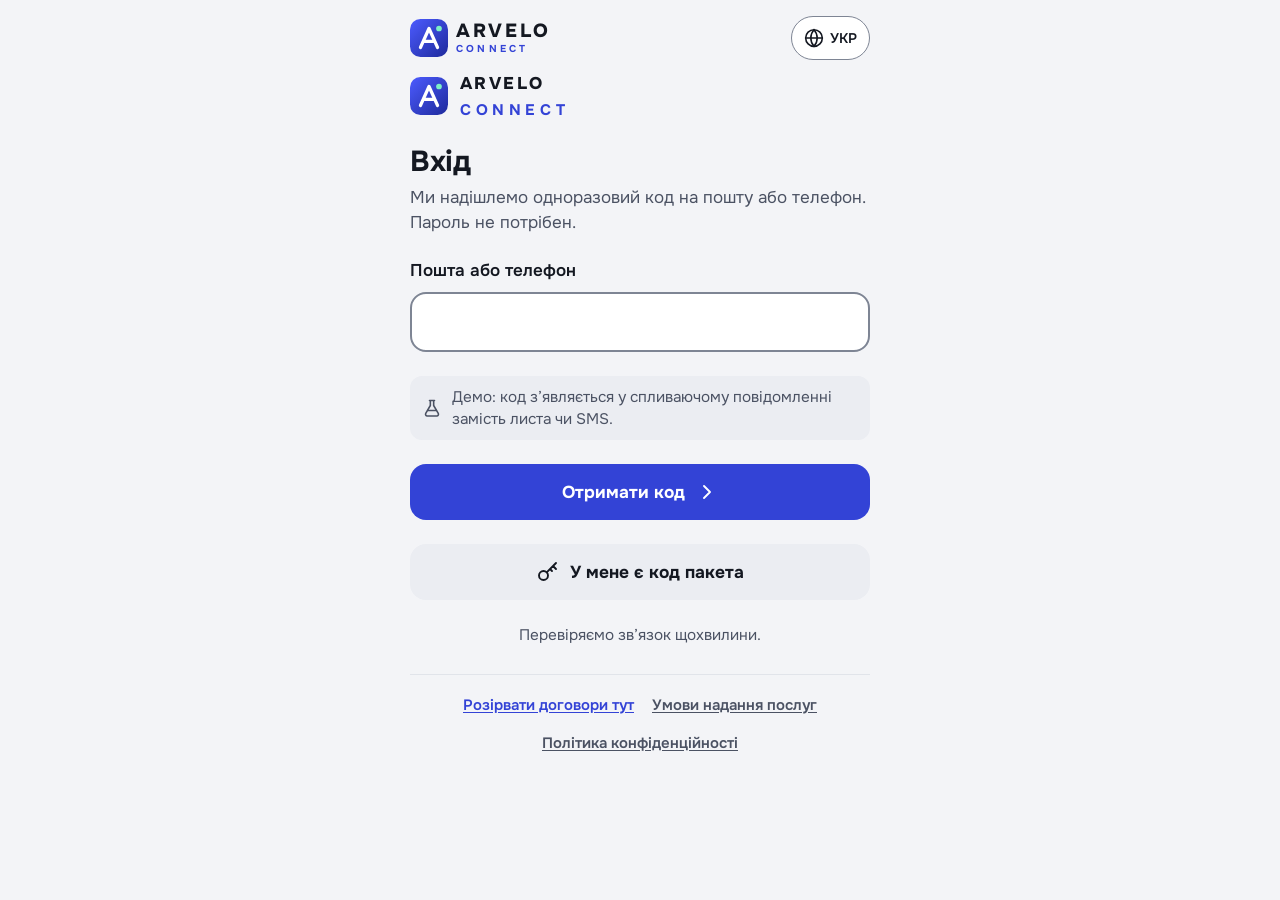
==== commit dea89fc6: "WIP legal pack v12: customer portal (Germany EUR/OSS VAT, § 312k cancellation without login, package" ====
--- a/portal/index.html
+++ b/portal/index.html
@@ -40,8 +40,12 @@
 button{cursor:pointer}
 :focus-visible{outline:3px solid var(--brand);outline-offset:3px;border-radius:10px}
 [tabindex="-1"]:focus{outline:none}
-.shell{max-width:460px;margin:0 auto;min-height:100%;padding-block:12px 120px}
+.shell{max-width:460px;margin:0 auto;min-height:100%;padding-block:12px 164px}
 .shell.notabs{padding-bottom:40px}
+.foot{display:flex;flex-wrap:wrap;justify-content:center;gap:6px 18px;padding-top:14px;margin-top:4px;border-top:1px solid var(--line);font-size:.88rem}
+.foot a,.foot .lnk{color:var(--ink2);text-decoration:underline;text-underline-offset:2px;font-weight:600;font-size:.88rem;min-height:32px;display:inline-flex;align-items:center}
+.foot #cxlink{color:var(--brand)}
+@media print{.top,.tabs,.fab,.foot,#toast,#push,.btn{display:none!important}.shell{padding:0}}
 h1,h2,h3{margin:0;text-wrap:balance;letter-spacing:-.01em}
 h1{font-size:1.7rem;line-height:1.15;font-weight:700}
 h2{font-size:1.25rem;line-height:1.2;font-weight:700}
@@ -222,7 +226,7 @@
 <script>
 (function(){
 'use strict';
-const T={"en":{"lang":"English","ch_paused":"Paused","ch_last":"At least one channel must stay on.","ch_add":"Add","a_move":"Device moved","a_moveS":"For stationary devices: if it was moved or stolen","x_move":"Stationary device moved","x_moveNA":"Not for GPS trackers — they move anyway.","ev_move":"Device moved","pe_move":"“{d}”: the device moved at {t}. If you didn’t move it, please check.","al_move":"Device moved: “{device}”","al_subMove":"Today at {time}. If you didn’t move it, call the police. The new location is on the map.","hero_move":"“{device}” has moved","note_move":"The device moved at {t}.","move_ok":"All fine, it was me","move_cleared":"Flag cleared","move_map":"Show on the map","city":"London","tx_retried_l":"Retried","ev_payfail":"Payment failed","ap_btn":"Auto-pay is on","cards":"Cards","card_def":"Main","card_mkdef":"Make main","card_del":"Remove","card_add":"Add a card","card_added":"Card added","card_deleted":"Card removed","card_last":"This is the only card for auto-payments. Add another one first or turn auto-payments off.","card_none":"No cards yet.","card_exp":"until {d}","pm_from":"from card •••• {c}","tx_title":"Payment history","tx_none":"No payments yet.","tx_ok":"Successful","tx_fail":"Failed","tx_reason":"Insufficient funds","tx_retry":"Retry","tx_retried":"Payment completed","tx_code":"Activation code","tx_wallet":"Wallet","x_fail":"Failed card charge","pe_fail":"“{d}”: we couldn’t charge {sum} to card •••• {c}. Please update your card.","ar_label":"Renew automatically","ar_hint":"When the period ends, we’ll charge {sum} to this card. Turn it off any time.","ar_hintM":"We’ll charge {sum} to this card every month. Turn it off any time.","ar_on":"Auto-renewal is on","ar_next":"Next charge on {date}.","pm_title":"Payments and auto-renewal","pm_sub":"What will be charged to your card, and when.","pm_card":"Card","pm_change":"Change","pm_changed":"Demo: a new card form opens here.","pm_none":"No automatic charges.","pm_next":"Next charge {date} · {sum}","pm_off":"Turn off","pm_offQ":"Turn off auto-renewal for “{d}”? The paid period lasts until {date}.","pm_offDone":"Auto-renewal turned off","pm_kindM":"Monthly","pm_kindP":"{term} plan","d_auto":"Auto-renewal","d_autoOff":"Off","r_and":"and","r_none":"Choose at least one option.","r_when":"When to remind","brand":"ARVELO","menu":"Menu","back":"Back","next":"Next","done":"Done","close":"Close","cancel":"Cancel","save":"Save","saved":"Saved","language":"Language","w_sim":"SIM card recognised","w_title":"Where did you put it?","w_sub":"Choose your device.","add_title":"New device","add_sub":"Where did you put the new SIM card?","s_step":"Step {n} of 2","c_title":"Have an activation code?","c_edit":"Contacts","email":"Email","email_hint":"Your sign-in code will come here.","email_req":"Enter your email — your sign-in code will come here.","email_err":"There may be a mistake in this address.","msgs":"Messengers","msgs_hint":"You can choose several.","phone":"Number your messengers use","phone_m":"{m} number","phone_hint":"Numbers can differ. They’re only for messengers — we don’t send text messages.","phone_opt":"optional","phone_err":"Enter a number for messengers: 9 digits after +380.","code_title":"Enter the code from the email","code_sub":"We sent it to {email}. This code is how you sign in.","code_label":"Code (4 digits)","code_demo":"Demo: any code works.","code_resend":"Send again","code_sent":"Sent again","code_err":"Enter all 4 digits.","done_title":"All set!","done_sub":"“{device}” is now in your account. We sent a test message: {ch}. Did it arrive?","done_name":"What should we call you? (optional)","done_yes":"Yes, it arrived","done_no":"No, it didn’t","evening":"Good evening","morning":"Good morning","day":"Good afternoon","sum_ok":"All good","sum_okS":"All your devices are connected.","hero_off":"“{device}” is not connected","hero_go":"Tap to see what to do.","hero_none":"“{device}”: activate a plan","hero_noneS":"Enter the code from your seller or pay here.","hero_pay":"“{device}”: payment due soon","note_power":"The power may be out.","note_jam":"The signal may be jammed.","note_sim":"The SIM card was put into another device.","beat":"We check the connection every minute.","st_ok":"Connected","st_off":"Not connected","checked":"Checked {t}","seen_now":"just now","off_since":"Since {t}","paid_till":"Paid until {date}","autopay":"Auto-pay · next {date}","pay_none":"No active plan","ends_in":"Paid for {n} more {u}.","my_devices":"My devices","add_device":"Add a device","add_hint":"Scan the QR code of the new SIM card.","add_sheet":"Point your camera at the QR code of the new SIM card, then choose the device.","add_demo":"Demo: choose a device","fam_t":"Who else should know?","fam_s":"Add a family member — they’ll get the same alerts.","fam_add":"Add a family member","fam_new":"Family member","fam_name":"Name","fam_name_err":"Enter a name.","fam_email_req":"Enter an email — alerts will go there.","fam_hint":"They’ll get the same alerts as you.","fam_del":"Remove","fam_delQ":"Remove “{n}”? They won’t get alerts any more.","fam_list":"Family members","fam_more":"Add another","fam_label":"Family member’s number","fam_added":"Added","fam_row":"Family member","fam_remove":"Remove number","fam_none":"Not added","t_home":"Home","t_alerts":"Alerts","t_help":"Help","t_map":"Map","ag_pre":"I agree to the","ag_terms":"Terms of Service","ag_and":"and","ag_priv":"Privacy Policy","ag_err":"We need your consent to continue.","pay_terms":"By paying, you agree to the","docs":"Documents","doc_terms":"Terms of Service","doc_priv":"Privacy Policy","doc_demo":"Demo: your brand’s document text goes here. The partner provides it and we publish it in the portal.","m_title":"Where my devices are","m_ask":"Show your devices on a map?","m_askS":"We’ll show the approximate location of your devices. Only you can see it.","m_allow":"Allow","m_note":"You can turn it off any time.","m_off":"Stop showing on the map","m_approx":"Approximate, ±50 m","m_hidden":"Hidden on the map","m_offDone":"Map location turned off","t_profile":"Profile","badge_sr":"{n} need attention","typ_inverter":"Inverter","typ_tracker":"GPS tracker","typ_alarm":"Alarm","typ_boiler":"Boiler relay","d_conn":"Signal","d_sig":"Good signal","d_unknown":"Unknown","d_alerts":"Alerts","d_alertsOn":"On","d_alertsOff":"Off","d_pay":"Plan","d_locT":"Roughly where the device is","d_locS":"Only with your consent.","d_locMap":"Approximate, within ~50 m","d_hist":"What happened","d_rename":"Rename","d_rename_t":"New name","d_renamed":"Name changed","d_what":"What to do?","d_power_1":"Check that there’s power.","d_power_2":"When power is back, the device reconnects by itself — we’ll let you know.","d_jam_1":"If nobody should be there now, call your neighbours or the police (102).","d_jam_2":"When the connection is back, we’ll tell you right away.","d_sim_1":"If you didn’t move it, check the device or call your seller.","call_seller":"Call the seller","activate":"Activate a plan","renew":"Renew","prepay":"Pay in advance","autopay_manage":"Auto-pay","ev_restored":"Connection restored","ev_off":"Device switched off","ev_lost":"Connection lost","ev_sim":"SIM card put into another device","ev_paid":"Payment received","ev_code":"Plan activated with a code","ev_bound":"Device added to your account","ev_remind":"Payment reminder","ev_proof":"Sent: {ch}","today":"Today","yesterday":"Yesterday","p_title":"Connection plan","p_for":"for “{device}”","p_tab_pay":"Pay","p_tab_code":"Activation code","p_m":"Monthly","p_y":"1 year","p_y2":"2 years","p_y3":"3 years","p_y5":"5 years","p_mS":"Automatic, turn off any time","p_permonth":"≈ {sum} a month","p_save":"You save {p}%","p_total":"Total","p_today":"Today","p_add":"Added to your paid days: until {to}.","p_until":"Paid until {date}.","p_mNext":"Next payment on {date}.","p_mStart":"First payment on {date}, when the paid period ends.","p_pay":"Pay {sum}","p_enable":"Turn on auto-pay","p_card":"Pay by card","p_cardno":"Card number","p_exp":"Expiry","p_cvv":"CVV","p_demo":"Demo: no money is charged.","p_sim":"The SIM won’t be lost even if you don’t renew.","p_proc":"Processing…","p_ok":"Done!","p_okS":"“{device}”: paid until {date}","p_okM":"Auto-pay is on. Next payment on {date}","p_back":"Back to the device","p_home":"Go home","p_cardErr":"16 digits needed.","c_label":"Code from the box or your seller","c_btn":"Activate","c_demo":"Paste a demo code","c_len":"The code has 16 characters.","c_bad":"This code isn’t valid — check the characters.","c_ctry":"This code is for another country.","c_type":"This code is for the {a} plan, but this device needs {b}.","c_dec":"{a} plan for {term}","c_ok":"{a} plan for {term} activated","or_pay":"or pay online","ap_t":"Auto-pay","ap_next":"Next payment on {date}, {sum}","ap_off":"Turn off auto-pay","ap_offQ":"Turn it off? Service works until {date}.","ap_offY":"Yes, turn off","ap_done":"Auto-pay is off","ap_keep":"Keep it","a_title":"Alerts","a_sub":"We send them by email and to your messengers.","a_recent":"Recent events","a_none":"No events yet.","a_settings":"Which alerts to get","a_lost":"Connection lost","a_lostS":"Jamming, no network or SIM card removed","a_off":"Device switched off","a_offS":"Often a power cut","a_sim":"SIM card in another device","a_simS":"Someone put it into another device","a_pay":"Payment reminders","a_payS":"{list} before the period ends","a_offQ":"Without this alert you might not learn about a problem in time. Turn it off?","a_offY":"Yes, turn off","a_keep":"Keep it on","a_where":"Where we send them","a_mail":"Email","a_edit":"Change contacts","none":"Not added","al_title":"Alarm","al_lost":"No connection: “{device}”","al_sim":"SIM card in another device: “{device}”","al_sub":"Today at {time}. If nobody should be there now, call your neighbours or the police (102).","al_sent":"Sent:","al_what":"What to do","al_ok":"OK, got it","al_sub2":"Today at {time}. We’ll tell you as soon as the connection is back.","d_lost_1":"The connection usually comes back by itself. If not within an hour, call your seller.","pe_test":"Test: alerts are working.","pe_lost":"“{d}”: connection lost at {t}. The signal may be jammed.","pe_off":"“{d}”: switched off at {t}. The power may be out.","pe_sim":"“{d}”: SIM card put into another device at {t}.","pe_back":"“{d}”: connection restored at {t}.","pe_pay":"“{d}”: your paid period ends in {n} {u}.","x_btn":"Test events","x_title":"Alert test","x_sub":"Partner demo: simulate an event — the customer gets this alert.","x_dev":"Device","x_lost":"Connection lost (jamming)","x_off":"Power cut","x_sim":"SIM card put into another device","x_back":"Connection restored","x_pay":"Payment reminder","x_test":"Test message","x_more":"More","x_add":"Add another device","x_reset":"Restart the demo","x_muted":"This alert type is turned off in settings.","x_done":"Demo restarted","h_title":"Help","h_seller":"Your seller","h_sellerN":"Example Store","h_hours":"Every day 9:00–20:00","h_call":"Call","h_copy":"Copy","h_copied":"Number copied","h_msg":"Or message this number on Viber or Telegram.","h_faq":"Common questions","q1":"Do I need to top up?","a1":"No. You pay for a plan for the period you choose, or monthly by auto-pay.","q2":"Where do I get an activation code?","a2":"In the device box, or from your seller if you bought the plan with the device.","q3":"What happens when my paid period ends?","a3":"We’ll remind you in advance. The SIM stays linked to your device — renew any time.","q4":"How do I sign in?","a4":"Scan the SIM card’s QR code, or open the site and enter your email — we’ll send a code.","q5":"My device isn’t connected. What should I do?","a5":"Check the power. If it’s on and there’s been no connection for over an hour, call your seller.","pr_title":"Profile","pr_name":"Name","pr_edit":"Change","pr_logout":"Sign out","pr_logoutQ":"Sign out? Alerts will keep coming.","pr_logoutY":"Yes, sign out","cur":"UAH","day_forms":{"one":"day","other":"days"},"T1":"I confirm that I own this device or am authorised by its owner to use it, and I accept the End User Terms.","T2":"This SIM already has an owner. Please contact the seller of the device.","T3":"We could not find this SIM. Check the number or contact the seller of the device.","T4":"This device is already in your account.","T5":"The device has been added to your account. Location and events are shown from now on.","T6":"A device was added to your CONNECT account on {date}. If this was not you, contact support.","T7":"This code cannot be used. Check the code or contact the seller.","T8":"After the transfer: the prepaid plan stays with the device; automatic renewal of your subscription stops; your history for this device will no longer be visible to you and is not shown to the new owner. You can cancel within {N} hours after the new owner accepts.","T9":"{who} wants to transfer a device to you in CONNECT. Accept within 72 hours.","T10":"The transfer of the device was cancelled.","T11":"The seller has asked to release your device from your account. If you object, tap \"Object\" within {N} hours.","T12":"This device cannot be added to an account linked to a dealer or installer. Contact support.","obj_btn":"Object","L_freeze":"During a dispute about ownership we may pause transfers and the display of location until it is resolved.","L_freeze_ref":"End User Terms, clause 3.6","L_unbind":"You may also unbind the device without a new Owner; a prepaid plan then remains with the device.","L_unbind_ref":"End User Terms, clause 3.5","si_title":"Sign in","si_sub":"We’ll send a one-time code to your email or phone. No password needed.","si_label":"Email or phone","si_err":"Enter an email or a phone number with the country code.","si_btn":"Get a code","si_act":"Sign in to activate the plan from your code.","otp_title":"Enter the code","otp_sub":"We sent a 6-digit code to {c}. It is valid for 10 minutes.","otp_label":"Code (6 digits)","otp_ok":"Confirm","otp_fmt":"Enter the 6 digits from the message.","otp_wrong":"Wrong code. Attempts left: {n}.","otp_dead":"This code is no longer valid. Request a new one.","otp_resend":"Send a new code","otp_wait":"New code in {s} s","otp_limit":"Too many codes for this contact. Try again after {t}.","otp_demo":"Demo code: {code}","otp_demo_hint":"Demo: the code appears in a pop-up message instead of an email or SMS.","otp_why_login":"This code signs you in.","otp_why_chg_old":"Step 1 of 2: confirm the change on your current contact.","otp_why_chg_new":"Step 2 of 2: confirm your new contact.","otp_why_transfer":"Confirm the transfer of the device.","otp_why_accept":"Confirm that you accept the device.","otp_why_unbind":"Confirm unbinding the device.","otp_why_link":"Confirm adding the device to your account.","email_hint2":"Alerts will come here.","add_hint2":"Enter or scan the SIM number (ICCID).","a4b":"Open the portal and enter your email or phone — we’ll send a one-time code. There is no password.","iccid_label":"SIM number (ICCID)","iccid_hint":"19–20 digits printed on the SIM card or the device label.","iccid_len":"The ICCID has 19 or 20 digits.","iccid_bad":"Check the number — one of the digits is wrong.","scan_btn":"Scan the barcode","scan_title":"Point the camera at the barcode","scan_na":"Camera scanning is not available in this browser. Enter the number manually.","scan_err":"Could not open the camera. Enter the number manually.","scan_ok":"Number scanned","t1_err":"Tick the box to continue.","bind_btn":"Add device","blocked_acct":"Too many unsuccessful attempts. Adding devices and codes is paused until {t}.","demo_iccids":"Demo SIM numbers","demo_use":"Use","dst_free":"free","dst_mine":"in your account","dst_owned":"has an owner","dst_off":"deactivated","dst_stock":"not issued to a partner","dst_unknown":"not in the database","ev_factory":"Factory test","ev_install":"Installation check","ev_tr_start":"Transfer started","ev_tr_accepted":"New owner accepted the transfer","ev_tr_cancel":"Transfer cancelled","ev_tr_done":"Ownership transferred","d_own":"Ownership","d_since":"In your account since {date}","act_title":"Activate a plan","act_sub":"Code {code}. Choose the device the plan will apply to.","act_btn":"Activate on this device","act_none":"You have no devices yet. Add the device first.","act_add":"Add a device by ICCID","act_pick":"Choose a device.","tr_btn":"Transfer device","tr_title":"Transfer to a new owner","tr_to":"New owner’s email or phone","tr_self":"This is your own contact. Enter the new owner’s contact.","tr_next":"Continue","tr_conseq":"What happens after the transfer","tr_to_line":"New owner: {c}","tr_confirm":"Confirm with a code","tr_open":"There is already an open transfer for this device.","tr_st_pending":"Waiting for {c} to accept, until {t}.","tr_st_cool":"The new owner has accepted. The transfer takes effect at {t}.","tr_cancel":"Cancel transfer","tr_link_demo":"Demo: open the link sent to the new owner","tr_ff":"Demo: +1 hour","tr_ff_end":"Demo: skip to the end of the delay","tr_accept_title":"Device transfer","tr_accept_btn":"Accept with a code","tr_accept_contact":"The code will be sent to {c}.","tr_expired":"This link has expired or is no longer valid.","tr_cool_started":"The security delay has started. The transfer takes effect at {t}.","tr_effective":"The device transfer has taken effect.","tr_sent":"Link sent to {c}","tr_in_cool":"A device is being transferred to you. It will appear here at {t}.","tr_sub_offer":"The prepaid plan stays with the device. You can set up your own subscription here.","ub_btn":"Unbind device","ub_done":"The device has been unbound.","fz_title":"Ownership under review","fz_state":"Transfers, unbinding and location are paused. The service and event alerts continue.","sc_title":"Sign-in contacts","sc_hint":"To change one, we send a code to your current contact and to the new one.","sc_phone":"Phone","sc_new_email":"New email","sc_new_phone":"New phone number","sc_same":"This is already your contact.","sc_taken":"This contact is used by another account.","sc_done":"Sign-in contact updated","ln_title":"Confirm your device","ln_sub":"Your installer started adding the device with SIM ···{n} to the account for {c}. It becomes yours only after you confirm with a code.","ln_valid":"The link is valid until {t}.","lg_title":"Sign-in log","lg_sent":"code sent","lg_ok":"confirmed","lg_wrong":"wrong code","lg_expired":"code expired","lg_too_many":"too many attempts","lg_rate_limited":"send limit reached","lg_too_soon":"resend too soon","lg_notes":"Demo: messages sent","lg_af":"Demo: anti-fraud signals","lg_empty":"Nothing yet","x_own":"Ownership (demo)","x_ff1":"Time +1 hour","x_ff24":"Time +24 hours","x_delay":"Security delay for transfers in {cc}, hours (1–24)","x_delay_err":"Enter a whole number from 1 to 24.","x_freeze":"OTA support: freeze the binding","x_unfreeze":"OTA support: lift the freeze","x_link":"Installer: start binding for this account","x_req":"Seller: ownership request (T11)","x_log":"Sign-in log, messages, anti-fraud","x_nofree":"No free demo SIMs left","vat_local":"OTA VAT number in {cc}: {v}","otp_gap":"A new code to {c} can be sent in {s} s. If you already have a valid code, enter it.","otp_notsent":"No new code was sent to {c}. If you already have a valid code, enter it."},"pl":{"lang":"Polski","ch_paused":"Wstrzymane","ch_last":"Musi zostać co najmniej jeden kanał.","ch_add":"Dodaj","a_move":"Urządzenie zmieniło miejsce","a_moveS":"Dla urządzeń stacjonarnych: gdy ktoś je przeniósł lub ukradł","x_move":"Urządzenie stacjonarne zmieniło miejsce","x_moveNA":"Nie dotyczy lokalizatora GPS — i tak jest w ruchu.","ev_move":"Urządzenie zmieniło miejsce","pe_move":"„{d}”: urządzenie zmieniło miejsce o {t}. Jeśli go nie przenoszono — sprawdź.","al_move":"Urządzenie zmieniło miejsce: „{device}”","al_subMove":"Dziś o {time}. Jeśli nikt go nie przenosił — zadzwoń na policję (112). Nowe miejsce widać na mapie.","hero_move":"„{device}” zmieniło miejsce","note_move":"Urządzenie zmieniło miejsce o {t}.","move_ok":"Wszystko w porządku, to ja","move_cleared":"Oznaczenie usunięte","move_map":"Pokaż na mapie","city":"Warszawa","tx_retried_l":"Ponowiono","ev_payfail":"Nie udało się pobrać płatności","ap_btn":"Płatność automatyczna włączona","cards":"Karty","card_def":"Główna","card_mkdef":"Ustaw jako główną","card_del":"Usuń","card_add":"Dodaj kartę","card_added":"Dodano kartę","card_deleted":"Usunięto kartę","card_last":"To jedyna karta do płatności automatycznych. Najpierw dodaj inną albo wyłącz płatności automatyczne.","card_none":"Brak kart.","card_exp":"do {d}","pm_from":"z karty •••• {c}","tx_title":"Historia płatności","tx_none":"Na razie brak płatności.","tx_ok":"Udana","tx_fail":"Nieudana","tx_reason":"Brak środków","tx_retry":"Ponów","tx_retried":"Płatność zrealizowana","tx_code":"Kod aktywacji","tx_wallet":"Portfel","x_fail":"Nieudane obciążenie karty","pe_fail":"„{d}”: nie udało się pobrać {sum} z karty •••• {c}. Zaktualizuj kartę w panelu.","ar_label":"Przedłużaj automatycznie","ar_hint":"Gdy okres się skończy, pobierzemy {sum} z tej karty. Możesz to wyłączyć w każdej chwili.","ar_hintM":"Co miesiąc pobierzemy {sum} z tej karty. Możesz to wyłączyć w każdej chwili.","ar_on":"Automatyczne przedłużanie włączone","ar_next":"Następne obciążenie — {date}.","pm_title":"Płatności i automatyczne przedłużanie","pm_sub":"Co i kiedy zostanie pobrane z Twojej karty.","pm_card":"Karta","pm_change":"Zmień","pm_changed":"Demo: tu otworzy się formularz nowej karty.","pm_none":"Brak automatycznych obciążeń.","pm_next":"Następne obciążenie {date} · {sum}","pm_off":"Wyłącz","pm_offQ":"Wyłączyć automatyczne przedłużanie dla „{d}”? Opłacony okres będzie trwał do {date}.","pm_offDone":"Automatyczne przedłużanie wyłączone","pm_kindM":"Co miesiąc","pm_kindP":"Pakiet na {term}","d_auto":"Automatyczne przedłużanie","d_autoOff":"Wyłączone","r_and":"i","r_none":"Wybierz co najmniej jedną opcję.","r_when":"Kiedy przypominać","brand":"ARVELO","menu":"Menu","back":"Wstecz","next":"Dalej","done":"Gotowe","close":"Zamknij","cancel":"Anuluj","save":"Zapisz","saved":"Zapisano","language":"Język","w_sim":"Rozpoznaliśmy kartę SIM","w_title":"Gdzie ją włożono?","w_sub":"Wybierz swoje urządzenie.","add_title":"Nowe urządzenie","add_sub":"Gdzie włożono nową kartę SIM?","s_step":"Krok {n} z 2","c_title":"Masz kod aktywacji?","c_edit":"Kontakty","email":"E-mail","email_hint":"Tu przyjdzie kod logowania.","email_req":"Podaj e-mail — przyjdzie na niego kod logowania.","email_err":"Wygląda na to, że w adresie jest błąd.","msgs":"Komunikatory","msgs_hint":"Możesz wybrać kilka.","phone":"Numer, do którego przypisane są komunikatory","phone_m":"Numer w {m}","phone_hint":"Numery mogą być różne. Są potrzebne tylko do komunikatorów — nie wysyłamy SMS-ów.","phone_opt":"opcjonalnie","phone_err":"Podaj numer do komunikatorów: 9 cyfr po +380.","code_title":"Wpisz kod z e-maila","code_sub":"Wysłaliśmy go na {email}. Ten kod to Twoje logowanie.","code_label":"Kod (4 cyfry)","code_demo":"Demo: zadziała dowolny kod.","code_resend":"Wyślij ponownie","code_sent":"Wysłaliśmy ponownie","code_err":"Wpisz wszystkie 4 cyfry.","done_title":"Gotowe!","done_sub":"„{device}” jest już w Twoim panelu. Wysłaliśmy wiadomość testową: {ch}. Dotarła?","done_name":"Jak mamy się do Ciebie zwracać? (opcjonalnie)","done_yes":"Tak, dotarła","done_no":"Nie dotarła","evening":"Dobry wieczór","morning":"Dzień dobry","day":"Dzień dobry","sum_ok":"Wszystko w porządku","sum_okS":"Wszystkie urządzenia mają połączenie.","hero_off":"„{device}” nie ma połączenia","hero_go":"Dotknij, aby zobaczyć, co zrobić.","hero_none":"„{device}”: aktywuj pakiet","hero_noneS":"Wpisz kod od sprzedawcy albo zapłać tutaj.","hero_pay":"„{device}”: wkrótce płatność","note_power":"Wygląda na to, że nie ma prądu.","note_jam":"Możliwe, że sygnał jest zagłuszany.","note_sim":"Kartę SIM włożono do innego urządzenia.","beat":"Sprawdzamy połączenie co minutę.","st_ok":"Połączone","st_off":"Brak połączenia","checked":"Sprawdzono {t}","seen_now":"przed chwilą","off_since":"Od {t}","paid_till":"Opłacone do {date}","autopay":"Płatność automatyczna · następna {date}","pay_none":"Pakiet nieaktywny","ends_in":"Opłacone jeszcze przez {n} {u}.","my_devices":"Moje urządzenia","add_device":"Dodaj urządzenie","add_hint":"Zeskanuj kod QR nowej karty SIM.","add_sheet":"Skieruj aparat na kod QR nowej karty SIM i wybierz urządzenie.","add_demo":"Demo: wybierz urządzenie","fam_t":"Kto jeszcze powinien wiedzieć?","fam_s":"Dodaj bliską osobę — będzie dostawać te same powiadomienia.","fam_add":"Dodaj bliską osobę","fam_new":"Bliska osoba","fam_name":"Imię","fam_name_err":"Podaj imię.","fam_email_req":"Podaj e-mail — tam będą przychodzić powiadomienia.","fam_hint":"Będzie dostawać te same powiadomienia co Ty.","fam_del":"Usuń","fam_delQ":"Usunąć „{n}”? Ta osoba nie będzie już dostawać powiadomień.","fam_list":"Bliskie osoby","fam_more":"Dodaj kolejną","fam_label":"Numer bliskiej osoby","fam_added":"Dodano","fam_row":"Bliska osoba","fam_remove":"Usuń numer","fam_none":"Nie dodano","t_home":"Start","t_alerts":"Alerty","t_help":"Pomoc","t_map":"Mapa","ag_pre":"Akceptuję","ag_terms":"Regulamin świadczenia usług","ag_and":"i","ag_priv":"Politykę prywatności","ag_err":"Aby kontynuować, potrzebna jest Twoja zgoda.","pay_terms":"Płacąc, akceptujesz","docs":"Dokumenty","doc_terms":"Regulamin świadczenia usług","doc_priv":"Polityka prywatności","doc_demo":"Demo: tu będzie tekst dokumentu Twojej marki. Dostarcza go partner, my publikujemy go w portalu.","m_title":"Gdzie są moje urządzenia","m_ask":"Pokazywać urządzenia na mapie?","m_askS":"Pokażemy przybliżone położenie Twoich urządzeń. Widzisz je tylko Ty.","m_allow":"Zezwól","m_note":"Możesz to wyłączyć w każdej chwili.","m_off":"Wyłącz pokazywanie na mapie","m_approx":"W przybliżeniu, ±50 m","m_hidden":"Ukryte na mapie","m_offDone":"Pokazywanie na mapie wyłączone","t_profile":"Profil","badge_sr":"{n} wymaga uwagi","typ_inverter":"Falownik","typ_tracker":"Lokalizator GPS","typ_alarm":"Alarm","typ_boiler":"Przekaźnik kotła","d_conn":"Połączenie","d_sig":"Dobry sygnał","d_unknown":"Nieznane","d_alerts":"Powiadomienia","d_alertsOn":"Włączone","d_alertsOff":"Wyłączone","d_pay":"Pakiet","d_locT":"Gdzie mniej więcej jest urządzenie","d_locS":"Tylko za Twoją zgodą.","d_locMap":"W przybliżeniu, w promieniu ~50 m","d_hist":"Co się działo","d_rename":"Zmień nazwę","d_rename_t":"Nowa nazwa","d_renamed":"Zmieniono nazwę","d_what":"Co zrobić?","d_power_1":"Sprawdź, czy jest prąd.","d_power_2":"Gdy zasilanie wróci, urządzenie samo się połączy — damy znać.","d_jam_1":"Jeśli nikogo nie powinno tam być — zadzwoń do sąsiadów lub na policję (112).","d_jam_2":"Gdy połączenie wróci, od razu damy znać.","d_sim_1":"Jeśli nikt jej nie przekładał — sprawdź urządzenie lub zadzwoń do sprzedawcy.","call_seller":"Zadzwoń do sprzedawcy","activate":"Aktywuj pakiet","renew":"Przedłuż","prepay":"Zapłać z góry","autopay_manage":"Płatność automatyczna","ev_restored":"Połączenie przywrócone","ev_off":"Urządzenie wyłączone","ev_lost":"Utracono połączenie","ev_sim":"Kartę SIM włożono do innego urządzenia","ev_paid":"Płatność otrzymana","ev_code":"Pakiet aktywowany kodem","ev_bound":"Urządzenie dodane do panelu","ev_remind":"Przypomnienie o płatności","ev_proof":"Wysłano: {ch}","today":"Dziś","yesterday":"Wczoraj","p_title":"Pakiet","p_for":"dla „{device}”","p_tab_pay":"Zapłać","p_tab_code":"Kod aktywacji","p_m":"Co miesiąc","p_y":"1 rok","p_y2":"2 lata","p_y3":"3 lata","p_y5":"5 lat","p_mS":"Automatycznie, można wyłączyć w każdej chwili","p_permonth":"≈ {sum} miesięcznie","p_save":"Oszczędzasz {p}%","p_total":"Do zapłaty","p_today":"Dziś","p_add":"Dodajemy do opłaconych dni: będzie do {to}.","p_until":"Będzie opłacone do {date}.","p_mNext":"Następna płatność — {date}.","p_mStart":"Pierwsza płatność — {date}, po końcu opłaconego okresu.","p_pay":"Zapłać {sum}","p_enable":"Włącz płatność automatyczną","p_card":"Kartą","p_cardno":"Numer karty","p_exp":"Ważna do","p_cvv":"CVV","p_demo":"Demo: pieniądze nie są pobierane.","p_sim":"Karta SIM nie przepadnie, nawet jeśli nie przedłużysz.","p_proc":"Przetwarzamy…","p_ok":"Gotowe!","p_okS":"„{device}”: opłacone do {date}","p_okM":"Płatność automatyczna włączona. Następna — {date}","p_back":"Do urządzenia","p_home":"Na start","p_cardErr":"Potrzeba 16 cyfr.","c_label":"Kod z pudełka lub od sprzedawcy","c_btn":"Aktywuj","c_demo":"Wstaw kod demo","c_len":"Kod ma 16 znaków.","c_bad":"Kod jest nieprawidłowy — sprawdź znaki.","c_ctry":"Ten kod jest dla innego kraju.","c_type":"Ten kod jest dla pakietu {a}, a urządzenie wymaga {b}.","c_dec":"Pakiet {a} na {term}","c_ok":"Aktywowano pakiet {a} na {term}","or_pay":"albo zapłać online","ap_t":"Płatność automatyczna","ap_next":"Następna płatność — {date}, {sum}","ap_off":"Wyłącz płatność automatyczną","ap_offQ":"Wyłączyć? Połączenie będzie działać do {date}.","ap_offY":"Tak, wyłącz","ap_done":"Płatność automatyczna wyłączona","ap_keep":"Zostaw","a_title":"Alerty","a_sub":"Wysyłamy na e-mail i do komunikatorów.","a_recent":"Ostatnie zdarzenia","a_none":"Na razie brak zdarzeń.","a_settings":"Jakie powiadomienia otrzymywać","a_lost":"Utracono połączenie","a_lostS":"Zagłuszanie, brak sieci lub wyjęta karta SIM","a_off":"Urządzenie wyłączone","a_offS":"Często — brak prądu","a_sim":"Karta SIM w innym urządzeniu","a_simS":"Ktoś włożył ją do innego urządzenia","a_pay":"Przypomnienie o płatności","a_payS":"{list} przed końcem okresu","a_offQ":"Bez tego powiadomienia możesz nie dowiedzieć się o problemie na czas. Wyłączyć?","a_offY":"Tak, wyłącz","a_keep":"Zostaw","a_where":"Gdzie wysyłamy","a_mail":"E-mail","a_edit":"Zmień kontakty","none":"Nie dodano","al_title":"Alarm","al_lost":"Brak połączenia: „{device}”","al_sim":"Karta SIM w innym urządzeniu: „{device}”","al_sub":"Dziś o {time}. Jeśli nikogo nie powinno tam być — zadzwoń do sąsiadów lub na policję (112).","al_sent":"Wysłano:","al_what":"Co zrobić","al_ok":"Rozumiem","al_sub2":"Dziś o {time}. Damy znać od razu, gdy połączenie wróci.","d_lost_1":"Zwykle połączenie wraca samo. Jeśli nie ma go dłużej niż godzinę — zadzwoń do sprzedawcy.","pe_test":"Test: powiadomienia działają.","pe_lost":"„{d}”: utracono połączenie o {t}. Możliwe zagłuszanie.","pe_off":"„{d}”: urządzenie wyłączyło się o {t}. Wygląda na brak prądu.","pe_sim":"„{d}”: kartę SIM włożono do innego urządzenia o {t}.","pe_back":"„{d}”: połączenie przywrócone o {t}.","pe_pay":"„{d}”: opłacony okres kończy się za {n} {u}.","x_btn":"Test zdarzeń","x_title":"Sprawdzanie powiadomień","x_sub":"Demo dla partnera: zasymuluj zdarzenie — klient dostanie takie powiadomienie.","x_dev":"Urządzenie","x_lost":"Utracono połączenie (zagłuszanie)","x_off":"Wyłączono zasilanie","x_sim":"Kartę SIM włożono do innego urządzenia","x_back":"Połączenie wróciło","x_pay":"Przypomnienie o płatności","x_test":"Wiadomość testowa","x_more":"Więcej","x_add":"Dodaj kolejne urządzenie","x_reset":"Zacznij demo od nowa","x_muted":"Ten typ powiadomień jest wyłączony w ustawieniach.","x_done":"Demo od nowa","h_title":"Pomoc","h_seller":"Twój sprzedawca","h_sellerN":"Sklep „Przykład”","h_hours":"Codziennie 9:00–20:00","h_call":"Zadzwoń","h_copy":"Kopiuj","h_copied":"Numer skopiowany","h_msg":"Możesz też napisać na Viberze lub Telegramie na ten numer.","h_faq":"Częste pytania","q1":"Czy trzeba doładowywać konto?","a1":"Nie. Płacisz za pakiet na wybrany okres albo co miesiąc automatycznie.","q2":"Skąd wziąć kod aktywacji?","a2":"Z pudełka urządzenia lub od sprzedawcy, jeśli pakiet kupiono razem z urządzeniem.","q3":"Co się stanie po końcu opłaconego okresu?","a3":"Przypomnimy wcześniej. Karta SIM pozostanie przypisana do urządzenia — przedłużyć można w każdej chwili.","q4":"Jak zalogować się do panelu?","a4":"Zeskanuj kod QR karty SIM albo otwórz stronę i wpisz e-mail — wyślemy kod.","q5":"Urządzenie nie ma połączenia. Co zrobić?","a5":"Sprawdź zasilanie. Jeśli prąd jest, a połączenia brak dłużej niż godzinę, zadzwoń do sprzedawcy.","pr_title":"Profil","pr_name":"Imię","pr_edit":"Zmień","pr_logout":"Wyloguj","pr_logoutQ":"Wylogować się? Powiadomienia nadal będą przychodzić.","pr_logoutY":"Tak, wyloguj","cur":"UAH","day_forms":{"one":"dzień","few":"dni","many":"dni","other":"dnia"},"T1":"I confirm that I own this device or am authorised by its owner to use it, and I accept the End User Terms.","T2":"This SIM already has an owner. Please contact the seller of the device.","T3":"We could not find this SIM. Check the number or contact the seller of the device.","T4":"This device is already in your account.","T5":"The device has been added to your account. Location and events are shown from now on.","T6":"A device was added to your CONNECT account on {date}. If this was not you, contact support.","T7":"This code cannot be used. Check the code or contact the seller.","T8":"After the transfer: the prepaid plan stays with the device; automatic renewal of your subscription stops; your history for this device will no longer be visible to you and is not shown to the new owner. You can cancel within {N} hours after the new owner accepts.","T9":"{who} wants to transfer a device to you in CONNECT. Accept within 72 hours.","T10":"The transfer of the device was cancelled.","T11":"The seller has asked to release your device from your account. If you object, tap \"Object\" within {N} hours.","T12":"This device cannot be added to an account linked to a dealer or installer. Contact support.","obj_btn":"Object","L_freeze":"During a dispute about ownership we may pause transfers and the display of location until it is resolved.","L_freeze_ref":"End User Terms, clause 3.6","L_unbind":"You may also unbind the device without a new Owner; a prepaid plan then remains with the device.","L_unbind_ref":"End User Terms, clause 3.5","si_title":"Sign in","si_sub":"We’ll send a one-time code to your email or phone. No password needed.","si_label":"Email or phone","si_err":"Enter an email or a phone number with the country code.","si_btn":"Get a code","si_act":"Sign in to activate the plan from your code.","otp_title":"Enter the code","otp_sub":"We sent a 6-digit code to {c}. It is valid for 10 minutes.","otp_label":"Code (6 digits)","otp_ok":"Confirm","otp_fmt":"Enter the 6 digits from the message.","otp_wrong":"Wrong code. Attempts left: {n}.","otp_dead":"This code is no longer valid. Request a new one.","otp_resend":"Send a new code","otp_wait":"New code in {s} s","otp_limit":"Too many codes for this contact. Try again after {t}.","otp_demo":"Demo code: {code}","otp_demo_hint":"Demo: the code appears in a pop-up message instead of an email or SMS.","otp_why_login":"This code signs you in.","otp_why_chg_old":"Step 1 of 2: confirm the change on your current contact.","otp_why_chg_new":"Step 2 of 2: confirm your new contact.","otp_why_transfer":"Confirm the transfer of the device.","otp_why_accept":"Confirm that you accept the device.","otp_why_unbind":"Confirm unbinding the device.","otp_why_link":"Confirm adding the device to your account.","email_hint2":"Alerts will come here.","add_hint2":"Enter or scan the SIM number (ICCID).","a4b":"Open the portal and enter your email or phone — we’ll send a one-time code. There is no password.","iccid_label":"SIM number (ICCID)","iccid_hint":"19–20 digits printed on the SIM card or the device label.","iccid_len":"The ICCID has 19 or 20 digits.","iccid_bad":"Check the number — one of the digits is wrong.","scan_btn":"Scan the barcode","scan_title":"Point the camera at the barcode","scan_na":"Camera scanning is not available in this browser. Enter the number manually.","scan_err":"Could not open the camera. Enter the number manually.","scan_ok":"Number scanned","t1_err":"Tick the box to continue.","bind_btn":"Add device","blocked_acct":"Too many unsuccessful attempts. Adding devices and codes is paused until {t}.","demo_iccids":"Demo SIM numbers","demo_use":"Use","dst_free":"free","dst_mine":"in your account","dst_owned":"has an owner","dst_off":"deactivated","dst_stock":"not issued to a partner","dst_unknown":"not in the database","ev_factory":"Factory test","ev_install":"Installation check","ev_tr_start":"Transfer started","ev_tr_accepted":"New owner accepted the transfer","ev_tr_cancel":"Transfer cancelled","ev_tr_done":"Ownership transferred","d_own":"Ownership","d_since":"In your account since {date}","act_title":"Activate a plan","act_sub":"Code {code}. Choose the device the plan will apply to.","act_btn":"Activate on this device","act_none":"You have no devices yet. Add the device first.","act_add":"Add a device by ICCID","act_pick":"Choose a device.","tr_btn":"Transfer device","tr_title":"Transfer to a new owner","tr_to":"New owner’s email or phone","tr_self":"This is your own contact. Enter the new owner’s contact.","tr_next":"Continue","tr_conseq":"What happens after the transfer","tr_to_line":"New owner: {c}","tr_confirm":"Confirm with a code","tr_open":"There is already an open transfer for this device.","tr_st_pending":"Waiting for {c} to accept, until {t}.","tr_st_cool":"The new owner has accepted. The transfer takes effect at {t}.","tr_cancel":"Cancel transfer","tr_link_demo":"Demo: open the link sent to the new owner","tr_ff":"Demo: +1 hour","tr_ff_end":"Demo: skip to the end of the delay","tr_accept_title":"Device transfer","tr_accept_btn":"Accept with a code","tr_accept_contact":"The code will be sent to {c}.","tr_expired":"This link has expired or is no longer valid.","tr_cool_started":"The security delay has started. The transfer takes effect at {t}.","tr_effective":"The device transfer has taken effect.","tr_sent":"Link sent to {c}","tr_in_cool":"A device is being transferred to you. It will appear here at {t}.","tr_sub_offer":"The prepaid plan stays with the device. You can set up your own subscription here.","ub_btn":"Unbind device","ub_done":"The device has been unbound.","fz_title":"Ownership under review","fz_state":"Transfers, unbinding and location are paused. The service and event alerts continue.","sc_title":"Sign-in contacts","sc_hint":"To change one, we send a code to your current contact and to the new one.","sc_phone":"Phone","sc_new_email":"New email","sc_new_phone":"New phone number","sc_same":"This is already your contact.","sc_taken":"This contact is used by another account.","sc_done":"Sign-in contact updated","ln_title":"Confirm your device","ln_sub":"Your installer started adding the device with SIM ···{n} to the account for {c}. It becomes yours only after you confirm with a code.","ln_valid":"The link is valid until {t}.","lg_title":"Sign-in log","lg_sent":"code sent","lg_ok":"confirmed","lg_wrong":"wrong code","lg_expired":"code expired","lg_too_many":"too many attempts","lg_rate_limited":"send limit reached","lg_too_soon":"resend too soon","lg_notes":"Demo: messages sent","lg_af":"Demo: anti-fraud signals","lg_empty":"Nothing yet","x_own":"Ownership (demo)","x_ff1":"Time +1 hour","x_ff24":"Time +24 hours","x_delay":"Security delay for transfers in {cc}, hours (1–24)","x_delay_err":"Enter a whole number from 1 to 24.","x_freeze":"OTA support: freeze the binding","x_unfreeze":"OTA support: lift the freeze","x_link":"Installer: start binding for this account","x_req":"Seller: ownership request (T11)","x_log":"Sign-in log, messages, anti-fraud","x_nofree":"No free demo SIMs left","vat_local":"OTA VAT number in {cc}: {v}","otp_gap":"A new code to {c} can be sent in {s} s. If you already have a valid code, enter it.","otp_notsent":"No new code was sent to {c}. If you already have a valid code, enter it."},"uk":{"lang":"Українська","ch_paused":"Призупинено","ch_last":"Має лишитися хоча б один канал.","ch_add":"Додати","a_move":"Пристрій змінив місце","a_moveS":"Для стаціонарних пристроїв: якщо його перенесли або викрали","x_move":"Стаціонарний пристрій змінив місце","x_moveNA":"Для GPS-трекера це не застосовується — він і так у русі.","ev_move":"Пристрій змінив місце","pe_move":"«{d}»: пристрій змінив місце о {t}. Якщо ви його не переносили — перевірте.","al_move":"Пристрій змінив місце: «{device}»","al_subMove":"Сьогодні о {time}. Якщо ви його не переносили — зателефонуйте в поліцію (102). Нове місце — на карті.","hero_move":"«{device}» змінив місце","note_move":"Пристрій змінив місце о {t}.","move_ok":"Усе гаразд, це я","move_cleared":"Позначку знято","move_map":"Показати на карті","city":"Київ","tx_retried_l":"Повторено","ev_payfail":"Не вдалося списати оплату","ap_btn":"Автоплатіж увімкнено","cards":"Картки","card_def":"Основна","card_mkdef":"Зробити основною","card_del":"Видалити","card_add":"Додати картку","card_added":"Картку додано","card_deleted":"Картку видалено","card_last":"Це єдина картка для автоплатежів. Спершу додайте іншу або вимкніть автоплатежі.","card_none":"Карток ще немає.","card_exp":"до {d}","pm_from":"з картки •••• {c}","tx_title":"Історія оплат","tx_none":"Оплат ще не було.","tx_ok":"Успішно","tx_fail":"Не вдалося","tx_reason":"Недостатньо коштів","tx_retry":"Повторити","tx_retried":"Оплату проведено","tx_code":"Код активації","tx_wallet":"Гаманець","x_fail":"Невдале списання з картки","pe_fail":"«{d}»: не вдалося списати {sum} з картки •••• {c}. Оновіть картку в кабінеті.","ar_label":"Продовжувати автоматично","ar_hint":"Коли термін закінчиться, спишемо {sum} з цієї картки. Вимкнути можна будь-коли.","ar_hintM":"Щомісяця спишемо {sum} з цієї картки. Вимкнути можна будь-коли.","ar_on":"Автопродовження увімкнено","ar_next":"Наступне списання — {date}.","pm_title":"Оплати й автопродовження","pm_sub":"Що й коли списуватиметься з вашої картки.","pm_card":"Картка","pm_change":"Змінити","pm_changed":"Демо: тут відкриється форма нової картки.","pm_none":"Автоматичних списань немає.","pm_next":"Наступне списання {date} · {sum}","pm_off":"Вимкнути","pm_offQ":"Вимкнути автопродовження для «{d}»? Оплачений термін діятиме до {date}.","pm_offDone":"Автопродовження вимкнено","pm_kindM":"Щомісяця","pm_kindP":"Пакет на {term}","d_auto":"Автопродовження","d_autoOff":"Вимкнено","r_and":"і","r_none":"Оберіть хоча б один варіант.","r_when":"Коли нагадувати","brand":"ARVELO","menu":"Меню","back":"Назад","next":"Далі","done":"Готово","close":"Закрити","cancel":"Скасувати","save":"Зберегти","saved":"Збережено","language":"Мова","w_sim":"SIM-карту визначено","w_title":"Куди ви її вставили?","w_sub":"Оберіть свій пристрій.","add_title":"Новий пристрій","add_sub":"Куди вставили нову SIM-карту?","s_step":"Крок {n} з 2","c_title":"Є код активації?","c_edit":"Контакти","email":"Електронна пошта","email_hint":"Сюди прийде код для входу.","email_req":"Вкажіть пошту — на неї прийде код для входу.","email_err":"Схоже, в адресі помилка.","msgs":"Месенджери","msgs_hint":"Можна обрати кілька.","phone":"Номер, до якого прив’язані месенджери","phone_m":"Номер у {m}","phone_hint":"Номери можуть бути різними. Вони потрібні лише для месенджерів — SMS ми не надсилаємо.","phone_opt":"за бажанням","phone_err":"Вкажіть номер для месенджерів: 9 цифр після +380.","code_title":"Введіть код із листа","code_sub":"Ми надіслали його на {email}. Цей код — ваш вхід до кабінету.","code_label":"Код (4 цифри)","code_demo":"Демо: підійде будь-який код.","code_resend":"Надіслати ще раз","code_sent":"Надіслали ще раз","code_err":"Введіть усі 4 цифри.","done_title":"Готово!","done_sub":"«{device}» тепер у вашому кабінеті. Ми надіслали перевірочне повідомлення: {ch}. Отримали?","done_name":"Як до вас звертатися? (за бажанням)","done_yes":"Так, усе прийшло","done_no":"Ні, не прийшло","evening":"Добрий вечір","morning":"Доброго ранку","day":"Добрий день","sum_ok":"Усе гаразд","sum_okS":"Усі пристрої на зв’язку.","hero_off":"«{device}» не на зв’язку","hero_go":"Натисніть, щоб побачити, що робити.","hero_none":"«{device}»: активуйте пакет зв’язку","hero_noneS":"Введіть код від продавця або оплатіть тут.","hero_pay":"«{device}»: скоро потрібна оплата","note_power":"Схоже, немає світла.","note_jam":"Можливо, зв’язок глушать.","note_sim":"SIM-карту вставили в інший пристрій.","beat":"Перевіряємо зв’язок щохвилини.","st_ok":"На зв’язку","st_off":"Не на зв’язку","checked":"Перевірено {t}","seen_now":"щойно","off_since":"З {t}","paid_till":"Оплачено до {date}","autopay":"Автоплатіж · наступна оплата {date}","pay_none":"Пакет не активовано","ends_in":"Оплачено ще на {n} {u}.","my_devices":"Мої пристрої","add_device":"Додати пристрій","add_hint":"Відскануйте QR-код нової SIM-карти.","add_sheet":"Наведіть камеру телефону на QR-код нової SIM-карти — і оберіть пристрій.","add_demo":"Демо: обрати пристрій","fam_t":"Хто ще має знати?","fam_s":"Додайте рідну людину — вона отримуватиме ті самі сповіщення.","fam_add":"Додати рідну людину","fam_new":"Рідна людина","fam_name":"Ім’я","fam_name_err":"Вкажіть ім’я.","fam_email_req":"Вкажіть пошту — туди приходитимуть сповіщення.","fam_hint":"Отримуватиме ті самі сповіщення, що й ви.","fam_del":"Видалити","fam_delQ":"Видалити «{n}»? Сповіщення їй більше не надходитимуть.","fam_list":"Рідні люди","fam_more":"Додати ще","fam_label":"Номер рідної людини","fam_added":"Додано","fam_row":"Рідна людина","fam_remove":"Прибрати номер","fam_none":"Не додано","t_home":"Головна","t_alerts":"Сповіщення","t_help":"Допомога","t_map":"Карта","ag_pre":"Я погоджуюся з","ag_terms":"Умовами надання послуг","ag_and":"та","ag_priv":"Політикою конфіденційності","ag_err":"Щоб продовжити, потрібна ваша згода.","pay_terms":"Оплачуючи, ви погоджуєтеся з","docs":"Документи","doc_terms":"Умови надання послуг","doc_priv":"Політика конфіденційності","doc_demo":"Демо: тут буде текст документа вашого бренду. Його надає партнер, ми розміщуємо його на порталі.","m_title":"Де мої пристрої","m_ask":"Показувати пристрої на карті?","m_askS":"Покажемо приблизне розташування ваших пристроїв. Бачите лише ви.","m_allow":"Дозволити","m_note":"Вимкнути можна будь-коли.","m_off":"Вимкнути показ на карті","m_approx":"Приблизно, ±50 м","m_hidden":"Приховано на карті","m_offDone":"Показ на карті вимкнено","t_profile":"Профіль","badge_sr":"{n} потребують уваги","typ_inverter":"Інвертор","typ_tracker":"GPS-трекер","typ_alarm":"Сигналізація","typ_boiler":"Реле котла","d_conn":"Зв’язок","d_sig":"Сигнал добрий","d_unknown":"Невідомо","d_alerts":"Сповіщення","d_alertsOn":"Увімкнено","d_alertsOff":"Вимкнено","d_pay":"Пакет","d_locT":"Де приблизно пристрій","d_locS":"Лише з вашої згоди.","d_locMap":"Приблизно, у радіусі ~50 м","d_hist":"Що відбувалося","d_rename":"Перейменувати","d_rename_t":"Нова назва","d_renamed":"Назву змінено","d_what":"Що робити?","d_power_1":"Перевірте, чи є світло.","d_power_2":"Коли живлення повернеться, пристрій сам вийде на зв’язок — ми повідомимо.","d_jam_1":"Якщо там зараз нікого не має бути — зателефонуйте сусідам або в поліцію (102).","d_jam_2":"Коли зв’язок повернеться, ми одразу повідомимо.","d_sim_1":"Якщо ви її не переставляли — перевірте пристрій або зателефонуйте продавцю.","call_seller":"Зателефонувати продавцю","activate":"Активувати пакет","renew":"Продовжити","prepay":"Оплатити наперед","autopay_manage":"Автоплатіж","ev_restored":"Зв’язок відновлено","ev_off":"Пристрій вимкнено","ev_lost":"Зв’язок пропав","ev_sim":"SIM-карту вставили в інший пристрій","ev_paid":"Оплату отримано","ev_code":"Пакет активовано кодом","ev_bound":"Пристрій додано до кабінету","ev_remind":"Нагадування про оплату","ev_proof":"Надіслали: {ch}","today":"Сьогодні","yesterday":"Вчора","p_title":"Пакет зв’язку","p_for":"для «{device}»","p_tab_pay":"Оплатити","p_tab_code":"Код активації","p_m":"Щомісяця","p_y":"1 рік","p_y2":"2 роки","p_y3":"3 роки","p_y5":"5 років","p_mS":"Автоматично, вимкнути можна будь-коли","p_permonth":"≈ {sum} на місяць","p_save":"Економія {p}%","p_total":"До сплати","p_today":"Сьогодні","p_add":"Додаємо до оплачених днів: буде до {to}.","p_until":"Оплачено буде до {date}.","p_mNext":"Наступна оплата — {date}.","p_mStart":"Перша оплата — {date}, коли закінчиться оплачений термін.","p_pay":"Сплатити {sum}","p_enable":"Увімкнути автоплатіж","p_card":"Карткою","p_cardno":"Номер картки","p_exp":"Діє до","p_cvv":"CVV","p_demo":"Демо: гроші не списуються.","p_sim":"SIM-карта не згорить, навіть якщо не продовжити.","p_proc":"Обробляємо…","p_ok":"Готово!","p_okS":"«{device}»: оплачено до {date}","p_okM":"Автоплатіж увімкнено. Наступна оплата — {date}","p_back":"До пристрою","p_home":"На головну","p_cardErr":"Потрібно 16 цифр.","c_label":"Код з коробки або від продавця","c_btn":"Активувати","c_demo":"Вставити демо-код","c_len":"Код має 16 символів.","c_bad":"Код не дійсний — перевірте символи.","c_ctry":"Цей код для іншої країни.","c_type":"Цей код для пакета {a}, а пристрою потрібен {b}.","c_dec":"Пакет {a} на {term}","c_ok":"Пакет {a} на {term} активовано","or_pay":"або оплатіть онлайн","ap_t":"Автоплатіж","ap_next":"Наступна оплата — {date}, {sum}","ap_off":"Вимкнути автоплатіж","ap_offQ":"Вимкнути? Зв’язок працюватиме до {date}.","ap_offY":"Так, вимкнути","ap_done":"Автоплатіж вимкнено","ap_keep":"Залишити","a_title":"Сповіщення","a_sub":"Надсилаємо на пошту й у месенджери.","a_recent":"Останні події","a_none":"Подій ще не було.","a_settings":"Які сповіщення отримувати","a_lost":"Зв’язок пропав","a_lostS":"Глушіння, немає мережі або SIM-карту витягли","a_off":"Пристрій вимкнено","a_offS":"Часто — немає світла","a_sim":"SIM-карта в іншому пристрої","a_simS":"Хтось вставив її в інший пристрій","a_pay":"Нагадування про оплату","a_payS":"За {list} до кінця терміну","a_offQ":"Без цього сповіщення ви можете не дізнатися про проблему вчасно. Вимкнути?","a_offY":"Так, вимкнути","a_keep":"Залишити","a_where":"Куди надсилаємо","a_mail":"Пошта","a_edit":"Змінити контакти","none":"Не додано","al_title":"Тривога","al_lost":"Немає зв’язку: «{device}»","al_sim":"SIM-карта в іншому пристрої: «{device}»","al_sub":"Сьогодні о {time}. Якщо там зараз нікого не має бути — зателефонуйте сусідам або в поліцію (102).","al_sent":"Надіслано:","al_what":"Що робити","al_ok":"Зрозуміло","al_sub2":"Сьогодні о {time}. Ми одразу повідомимо, коли зв’язок повернеться.","d_lost_1":"Зазвичай зв’язок повертається сам. Якщо його немає понад годину — зателефонуйте продавцю.","pe_test":"Перевірка: сповіщення працюють.","pe_lost":"«{d}»: зв’язок пропав о {t}. Можливо, його глушать.","pe_off":"«{d}»: пристрій вимкнувся о {t}. Схоже, немає світла.","pe_sim":"«{d}»: SIM-карту вставили в інший пристрій о {t}.","pe_back":"«{d}»: зв’язок відновлено о {t}.","pe_pay":"«{d}»: оплачений термін закінчиться через {n} {u}.","x_btn":"Тест подій","x_title":"Перевірка сповіщень","x_sub":"Демо для партнера: імітуйте подію — клієнт отримає таке сповіщення.","x_dev":"Пристрій","x_lost":"Зв’язок пропав (глушіння)","x_off":"Вимкнули живлення","x_sim":"SIM-карту вставили в інший пристрій","x_back":"Зв’язок відновився","x_pay":"Нагадування про оплату","x_test":"Перевірочне повідомлення","x_more":"Ще","x_add":"Додати ще один пристрій","x_reset":"Почати демо спочатку","x_muted":"Цей тип сповіщень вимкнено в налаштуваннях.","x_done":"Демо почато спочатку","h_title":"Допомога","h_seller":"Ваш продавець","h_sellerN":"Магазин «Приклад»","h_hours":"Щодня 9:00–20:00","h_call":"Зателефонувати","h_copy":"Копіювати","h_copied":"Номер скопійовано","h_msg":"Або напишіть у Viber чи Telegram на цей номер.","h_faq":"Часті запитання","q1":"Чи треба поповнювати рахунок?","a1":"Ні. Ви оплачуєте пакет на обраний термін або щомісяця автоматично.","q2":"Де взяти код активації?","a2":"У коробці з пристроєм або в продавця, якщо пакет купили разом із пристроєм.","q3":"Що буде, коли закінчиться оплачений термін?","a3":"Ми нагадаємо заздалегідь. SIM-карта залишиться за вашим пристроєм — продовжити можна будь-коли.","q4":"Як увійти до кабінету?","a4":"Скануйте QR-код SIM-карти або відкрийте сайт і введіть пошту — ми надішлемо код.","q5":"Пристрій не на зв’язку. Що робити?","a5":"Перевірте живлення. Якщо світло є, а зв’язку немає понад годину, зателефонуйте продавцю.","pr_title":"Профіль","pr_name":"Ім’я","pr_edit":"Змінити","pr_logout":"Вийти","pr_logoutQ":"Вийти з кабінету? Сповіщення й далі надходитимуть.","pr_logoutY":"Так, вийти","cur":"грн","day_forms":{"one":"день","few":"дні","many":"днів","other":"дня"},"T1":"Підтверджую, що пристрій належить мені або його власник дозволив мені ним користуватися, і приймаю Умови використання.","T2":"У цієї SIM-картки вже є власник. Зверніться до продавця пристрою.","T3":"Ми не знайшли цю SIM-картку. Перевірте номер або зверніться до продавця пристрою.","T4":"Цей пристрій уже є у вашому обліковому записі.","T5":"Пристрій додано до вашого облікового запису. Місцезнаходження та події показуються з цього моменту.","T6":"{date} до вашого облікового запису CONNECT додано пристрій. Якщо це були не ви, зверніться до служби підтримки.","T7":"Цей код не можна використати. Перевірте код або зверніться до продавця.","T8":"Після передачі: передплачений тариф залишається за пристроєм; автоматичне продовження вашої підписки припиняється; історія цього пристрою стане вам недоступна й не показується новому власникові. Скасувати передачу можна протягом {N} год після того, як новий власник її прийме.","T9":"{who} хоче передати вам пристрій у CONNECT. Прийміть передачу протягом 72 годин.","T10":"Передачу пристрою скасовано.","T11":"Продавець надіслав запит на відв’язування пристрою від вашого облікового запису. Якщо ви проти, натисніть «Заперечити» протягом {N} год.","T12":"Цей пристрій не можна додати до облікового запису, пов’язаного з дилером або монтажником. Зверніться до служби підтримки.","obj_btn":"Заперечити","L_freeze":"На час спору про володіння ми можемо призупинити передачі та показ місцезнаходження до його вирішення.","L_freeze_ref":"Умови використання, п. 3.6","L_unbind":"Ви також можете відв’язати пристрій без нового Власника; передплачений тариф у такому разі залишається за пристроєм.","L_unbind_ref":"Умови використання, п. 3.5","si_title":"Вхід","si_sub":"Ми надішлемо одноразовий код на пошту або телефон. Пароль не потрібен.","si_label":"Пошта або телефон","si_err":"Вкажіть пошту або номер телефону з кодом країни.","si_btn":"Отримати код","si_act":"Увійдіть, щоб активувати тариф за кодом.","otp_title":"Введіть код","otp_sub":"Ми надіслали 6-значний код на {c}. Він дійсний 10 хвилин.","otp_label":"Код (6 цифр)","otp_ok":"Підтвердити","otp_fmt":"Введіть 6 цифр із повідомлення.","otp_wrong":"Неправильний код. Залишилося спроб: {n}.","otp_dead":"Код більше не дійсний. Запросіть новий.","otp_resend":"Надіслати новий код","otp_wait":"Новий код через {s} с","otp_limit":"Забагато кодів на цей контакт. Спробуйте після {t}.","otp_demo":"Демо-код: {code}","otp_demo_hint":"Демо: код з’являється у спливаючому повідомленні замість листа чи SMS.","otp_why_login":"Цей код — ваш вхід.","otp_why_chg_old":"Крок 1 з 2: підтвердьте зміну на поточному контакті.","otp_why_chg_new":"Крок 2 з 2: підтвердьте новий контакт.","otp_why_transfer":"Підтвердьте передачу пристрою.","otp_why_accept":"Підтвердьте, що приймаєте пристрій.","otp_why_unbind":"Підтвердьте відв’язку пристрою.","otp_why_link":"Підтвердьте додавання пристрою до облікового запису.","email_hint2":"Сюди надходитимуть сповіщення.","add_hint2":"Введіть або відскануйте номер SIM-карти (ICCID).","a4b":"Відкрийте портал і введіть пошту або телефон — ми надішлемо одноразовий код. Пароля немає.","iccid_label":"Номер SIM-карти (ICCID)","iccid_hint":"19–20 цифр на SIM-карті або наліпці пристрою.","iccid_len":"ICCID має 19 або 20 цифр.","iccid_bad":"Перевірте номер — одна з цифр неправильна.","scan_btn":"Сканувати штрихкод","scan_title":"Наведіть камеру на штрихкод","scan_na":"Сканування камерою в цьому браузері недоступне. Введіть номер вручну.","scan_err":"Не вдалося відкрити камеру. Введіть номер вручну.","scan_ok":"Номер відскановано","t1_err":"Позначте пункт, щоб продовжити.","bind_btn":"Прив’язати","blocked_acct":"Забагато невдалих спроб. Додавання пристроїв і кодів призупинено до {t}.","demo_iccids":"Демо-номери SIM","demo_use":"Вставити","dst_free":"вільна","dst_mine":"у вашому обліковому записі","dst_owned":"має власника","dst_off":"деактивована","dst_stock":"не видана партнерові","dst_unknown":"немає в базі","ev_factory":"Заводський тест","ev_install":"Перевірка встановлення","ev_tr_start":"Передачу розпочато","ev_tr_accepted":"Новий власник прийняв передачу","ev_tr_cancel":"Передачу скасовано","ev_tr_done":"Володіння передано","d_own":"Володіння","d_since":"У вашому обліковому записі з {date}","act_title":"Активація тарифу","act_sub":"Код {code}. Оберіть пристрій, для якого діятиме тариф.","act_btn":"Активувати на цьому пристрої","act_none":"У вас ще немає пристроїв. Спершу додайте пристрій.","act_add":"Додати пристрій за ICCID","act_pick":"Оберіть пристрій.","tr_btn":"Передати пристрій","tr_title":"Передача новому власникові","tr_to":"Пошта або телефон нового власника","tr_self":"Це ваш власний контакт. Вкажіть контакт нового власника.","tr_next":"Продовжити","tr_conseq":"Що відбудеться після передачі","tr_to_line":"Новий власник: {c}","tr_confirm":"Підтвердити кодом","tr_open":"Для цього пристрою вже є незавершена передача.","tr_st_pending":"Чекаємо, поки {c} прийме передачу, — до {t}.","tr_st_cool":"Новий власник прийняв передачу. Вона набере чинності {t}.","tr_cancel":"Скасувати передачу","tr_link_demo":"Демо: відкрити посилання, надіслане новому власникові","tr_ff":"Демо: +1 година","tr_ff_end":"Демо: перемотати до кінця затримки","tr_accept_title":"Передача пристрою","tr_accept_btn":"Прийняти за кодом","tr_accept_contact":"Код надійде на {c}.","tr_expired":"Посилання застаріло або більше не дійсне.","tr_cool_started":"Захисна затримка почалася. Передача набере чинності {t}.","tr_effective":"Передача пристрою набрала чинності.","tr_sent":"Посилання надіслано на {c}","tr_in_cool":"Вам передають пристрій. Він з’явиться тут {t}.","tr_sub_offer":"Передплачений тариф залишається за пристроєм. Тут можна оформити власну підписку.","ub_btn":"Відв’язати пристрій","ub_done":"Пристрій відв’язано.","fz_title":"Володіння на перевірці","fz_state":"Передачі, відв’язка та місцезнаходження призупинені. Зв’язок і сповіщення про події працюють далі.","sc_title":"Контакти для входу","sc_hint":"Для зміни ми надішлемо код на поточний і на новий контакт.","sc_phone":"Телефон","sc_new_email":"Нова пошта","sc_new_phone":"Новий номер телефону","sc_same":"Це вже ваш контакт.","sc_taken":"Цей контакт використовує інший обліковий запис.","sc_done":"Контакт для входу оновлено","ln_title":"Підтвердіть пристрій","ln_sub":"Монтажник почав додавання пристрою з SIM ···{n} до облікового запису {c}. Він стане вашим лише після підтвердження кодом.","ln_valid":"Посилання дійсне до {t}.","lg_title":"Журнал входів","lg_sent":"код надіслано","lg_ok":"підтверджено","lg_wrong":"неправильний код","lg_expired":"код застарів","lg_too_many":"забагато спроб","lg_rate_limited":"ліміт надсилань","lg_too_soon":"зарано для повтору","lg_notes":"Демо: надіслані повідомлення","lg_af":"Демо: сигнали антифроду","lg_empty":"Поки порожньо","x_own":"Володіння (демо)","x_ff1":"Час +1 година","x_ff24":"Час +24 години","x_delay":"Захисна затримка передачі для {cc}, годин (1–24)","x_delay_err":"Введіть ціле число від 1 до 24.","x_freeze":"Підтримка OTA: заморозити прив’язку","x_unfreeze":"Підтримка OTA: зняти заморожування","x_link":"Монтажник: почати прив’язку для цього облікового запису","x_req":"Продавець: запит щодо володіння (T11)","x_log":"Журнал входів, повідомлення, антифрод","x_nofree":"Вільних демо-SIM не залишилося","vat_local":"ПДВ-номер OTA в {cc}: {v}","otp_gap":"Новий код на {c} можна надіслати через {s} с. Якщо у вас уже є чинний код, введіть його.","otp_notsent":"Новий код на {c} не надіслано. Якщо у вас уже є чинний код, введіть його."},"az":{"lang":"Azərbaycanca","ch_paused":"Dayandırılıb","ch_last":"Ən azı bir kanal aktiv qalmalıdır.","ch_add":"Əlavə et","a_move":"Cihazın yeri dəyişib","a_moveS":"Sabit cihazlar üçün: yeri dəyişdirilsə və ya oğurlansa","x_move":"Sabit cihazın yeri dəyişib","x_moveNA":"GPS izləyicilər üçün deyil — onlar onsuz da hərəkət edir.","ev_move":"Cihazın yeri dəyişib","pe_move":"“{d}”: cihazın yeri dəyişib (saat {t}). Siz aparmamısınızsa, zəhmət olmasa yoxlayın.","al_move":"Cihazın yeri dəyişib: “{device}”","al_subMove":"Bu gün saat {time}. Siz aparmamısınızsa, polisə zəng edin (102). Yeni yer xəritədədir.","hero_move":"“{device}” yerini dəyişib","note_move":"Cihazın yeri dəyişib (saat {t}).","move_ok":"Hər şey qaydasındadır, bu mən idim","move_cleared":"Qeyd götürüldü","move_map":"Xəritədə göstər","city":"Bakı","tx_retried_l":"Təkrarlandı","ev_payfail":"Ödəniş alınmadı","ap_btn":"Avtoödəniş aktivdir","cards":"Kartlar","card_def":"Əsas","card_mkdef":"Əsas et","card_del":"Sil","card_add":"Kart əlavə et","card_added":"Kart əlavə edildi","card_deleted":"Kart silindi","card_last":"Avtoödəniş üçün yeganə kart budur. Əvvəlcə başqa kart əlavə edin və ya avtoödənişi söndürün.","card_none":"Hələ kart yoxdur.","card_exp":"{d} tarixinədək","pm_from":"•••• {c} kartından","tx_title":"Ödəniş tarixçəsi","tx_none":"Hələ ödəniş yoxdur.","tx_ok":"Uğurlu","tx_fail":"Uğursuz","tx_reason":"Vəsait kifayət deyil","tx_retry":"Təkrar et","tx_retried":"Ödəniş tamamlandı","tx_code":"Aktivləşdirmə kodu","tx_wallet":"Pul kisəsi","x_fail":"Kartdan ödəniş alınmadı","pe_fail":"“{d}”: •••• {c} kartından {sum} çıxıla bilmədi. Zəhmət olmasa, kartı yeniləyin.","ar_label":"Avtomatik yenilə","ar_hint":"Müddət bitəndə bu kartdan {sum} çıxacağıq. İstədiyiniz vaxt söndürə bilərsiniz.","ar_hintM":"Hər ay bu kartdan {sum} çıxacağıq. İstədiyiniz vaxt söndürə bilərsiniz.","ar_on":"Avtoyeniləmə aktivdir","ar_next":"Növbəti ödəniş: {date}.","pm_title":"Ödənişlər və avtoyeniləmə","pm_sub":"Kartınızdan nə vaxt və nə qədər çıxılacaq.","pm_card":"Kart","pm_change":"Dəyiş","pm_changed":"Demo: burada yeni kart forması açılır.","pm_none":"Avtomatik ödəniş yoxdur.","pm_next":"Növbəti ödəniş {date} · {sum}","pm_off":"Söndür","pm_offQ":"“{d}” üçün avtoyeniləmə söndürülsün? Ödənilmiş müddət {date} tarixinədək davam edir.","pm_offDone":"Avtoyeniləmə söndürüldü","pm_kindM":"Aylıq","pm_kindP":"Paket: {term}","d_auto":"Avtoyeniləmə","d_autoOff":"Söndürülüb","r_and":"və","r_none":"Ən azı bir seçim edin.","r_when":"Nə vaxt xatırladaq","brand":"ARVELO","menu":"Menyu","back":"Geri","next":"İrəli","done":"Hazır","close":"Bağla","cancel":"Ləğv et","save":"Yadda saxla","saved":"Yadda saxlanıldı","language":"Dil","w_sim":"SIM kart tanındı","w_title":"Onu hara taxdınız?","w_sub":"Cihazınızı seçin.","add_title":"Yeni cihaz","add_sub":"Yeni SIM kartı hara taxdınız?","s_step":"Addım {n} / 2","c_title":"Aktivləşdirmə kodunuz var?","c_edit":"Əlaqə məlumatları","email":"E-poçt","email_hint":"Giriş kodunuz bura gələcək.","email_req":"E-poçtunuzu yazın — giriş kodunuz bura gələcək.","email_err":"Bu ünvanda səhv ola bilər.","msgs":"Messencerlər","msgs_hint":"Bir neçəsini seçə bilərsiniz.","phone":"Messencerlərinizin nömrəsi","phone_m":"{m} nömrəsi","phone_hint":"Nömrələr fərqli ola bilər. Onlar yalnız messencerlər üçündür — SMS göndərmirik.","phone_opt":"istəyə görə","phone_err":"Messencerlər üçün nömrə yazın: +380-dən sonra 9 rəqəm.","code_title":"Məktubdakı kodu daxil edin","code_sub":"Kodu {email} ünvanına göndərdik. Bu kodla daxil olursunuz.","code_label":"Kod (4 rəqəm)","code_demo":"Demo: istənilən kod keçər.","code_resend":"Yenidən göndər","code_sent":"Yenidən göndərildi","code_err":"4 rəqəmin hamısını daxil edin.","done_title":"Hazırdır!","done_sub":"“{device}” artıq hesabınızdadır. Sınaq mesajı göndərdik: {ch}. Gəldi?","done_name":"Sizə necə müraciət edək? (istəyə görə)","done_yes":"Bəli, gəldi","done_no":"Xeyr, gəlmədi","evening":"Axşamınız xeyir","morning":"Sabahınız xeyir","day":"Günortanız xeyir","sum_ok":"Hər şey qaydasındadır","sum_okS":"Bütün cihazlarınız əlaqədədir.","hero_off":"“{device}” əlaqədə deyil","hero_go":"Nə edəcəyinizi görmək üçün toxunun.","hero_none":"“{device}”: paketi aktivləşdirin","hero_noneS":"Satıcıdan aldığınız kodu daxil edin və ya burada ödəyin.","hero_pay":"“{device}”: ödəniş vaxtı yaxınlaşır","note_power":"Elektrik kəsilmiş ola bilər.","note_jam":"Siqnal boğulmuş ola bilər.","note_sim":"SIM kart başqa cihaza taxılıb.","beat":"Əlaqəni hər dəqiqə yoxlayırıq.","st_ok":"Əlaqədədir","st_off":"Əlaqə yoxdur","checked":"Yoxlanıldı: {t}","seen_now":"indicə","off_since":"{t} vaxtından bəri","paid_till":"{date} tarixinədək ödənilib","autopay":"Avtoödəniş · növbəti {date}","pay_none":"Aktiv paket yoxdur","ends_in":"Daha {n} {u} ödənilib.","my_devices":"Cihazlarım","add_device":"Cihaz əlavə et","add_hint":"Yeni SIM kartın QR kodunu skan edin.","add_sheet":"Kameranı yeni SIM kartın QR koduna tutun, sonra cihazı seçin.","add_demo":"Demo: cihaz seçin","fam_t":"Başqa kim xəbərdar olsun?","fam_s":"Ailə üzvü əlavə edin — o da eyni bildirişləri alacaq.","fam_add":"Ailə üzvü əlavə et","fam_new":"Ailə üzvü","fam_name":"Ad","fam_name_err":"Ad yazın.","fam_email_req":"E-poçt yazın — bildirişlər ora gedəcək.","fam_hint":"Sizinlə eyni bildirişləri alacaq.","fam_del":"Sil","fam_delQ":"“{n}” silinsin? O, artıq bildiriş almayacaq.","fam_list":"Ailə üzvləri","fam_more":"Daha birini əlavə et","fam_label":"Ailə üzvünün nömrəsi","fam_added":"Əlavə edildi","fam_row":"Ailə üzvü","fam_remove":"Nömrəni sil","fam_none":"Əlavə edilməyib","t_home":"Ana səhifə","t_alerts":"Bildirişlər","t_help":"Kömək","t_map":"Xəritə","ag_pre":"Razıyam:","ag_terms":"İstifadə şərtləri","ag_and":"və","ag_priv":"Məxfilik siyasəti","ag_err":"Davam etmək üçün razılığınız lazımdır.","pay_terms":"Ödəniş etməklə bunlarla razılaşırsınız:","docs":"Sənədlər","doc_terms":"İstifadə şərtləri","doc_priv":"Məxfilik siyasəti","doc_demo":"Demo: burada brendinizin sənəd mətni olacaq. Mətni tərəfdaş verir, biz isə portalda dərc edirik.","m_title":"Cihazlarım haradadır","m_ask":"Cihazlarınız xəritədə göstərilsin?","m_askS":"Cihazlarınızın təxmini yerini göstərəcəyik. Bunu yalnız siz görürsünüz.","m_allow":"İcazə ver","m_note":"İstədiyiniz vaxt söndürə bilərsiniz.","m_off":"Xəritədə göstərməyi dayandır","m_approx":"Təxmini, ±50 m","m_hidden":"Xəritədə gizlədilib","m_offDone":"Xəritədə göstərmə söndürüldü","t_profile":"Profil","badge_sr":"{n} cihaz diqqət tələb edir","typ_inverter":"İnvertor","typ_tracker":"GPS izləyici","typ_alarm":"Siqnalizasiya","typ_boiler":"Qazan relesi","d_conn":"Siqnal","d_sig":"Siqnal yaxşıdır","d_unknown":"Naməlum","d_alerts":"Bildirişlər","d_alertsOn":"Aktiv","d_alertsOff":"Söndürülüb","d_pay":"Paket","d_locT":"Cihaz təxminən haradadır","d_locS":"Yalnız razılığınızla.","d_locMap":"Təxmini, ~50 m dəqiqliklə","d_hist":"Nə baş verib","d_rename":"Adını dəyiş","d_rename_t":"Yeni ad","d_renamed":"Ad dəyişdirildi","d_what":"Nə etməli?","d_power_1":"Elektrik olub-olmadığını yoxlayın.","d_power_2":"Elektrik gələndə cihaz özü qoşulacaq — sizə xəbər verəcəyik.","d_jam_1":"Hazırda orada heç kim olmamalıdırsa, qonşulara və ya polisə zəng edin (102).","d_jam_2":"Əlaqə bərpa olunan kimi sizə xəbər verəcəyik.","d_sim_1":"Siz taxmamısınızsa, cihazı yoxlayın və ya satıcıya zəng edin.","call_seller":"Satıcıya zəng et","activate":"Paketi aktivləşdir","renew":"Yenilə","prepay":"Əvvəlcədən ödə","autopay_manage":"Avtoödəniş","ev_restored":"Əlaqə bərpa olundu","ev_off":"Cihaz söndü","ev_lost":"Əlaqə kəsildi","ev_sim":"SIM kart başqa cihaza taxıldı","ev_paid":"Ödəniş alındı","ev_code":"Paket kodla aktivləşdirildi","ev_bound":"Cihaz hesabınıza əlavə edildi","ev_remind":"Ödəniş xatırlatması","ev_proof":"Göndərildi: {ch}","today":"Bu gün","yesterday":"Dünən","p_title":"Əlaqə paketi","p_for":"“{device}” üçün","p_tab_pay":"Ödə","p_tab_code":"Aktivləşdirmə kodu","p_m":"Aylıq","p_y":"1 il","p_y2":"2 il","p_y3":"3 il","p_y5":"5 il","p_mS":"Avtomatik, istədiyiniz vaxt söndürün","p_permonth":"≈ ayda {sum}","p_save":"{p}% qənaət","p_total":"Cəmi","p_today":"Bu gün","p_add":"Ödənilmiş günlərə əlavə edildi: {to} tarixinədək.","p_until":"{date} tarixinədək ödənilib.","p_mNext":"Növbəti ödəniş: {date}.","p_mStart":"İlk ödəniş: {date}, ödənilmiş müddət bitəndə.","p_pay":"{sum} ödə","p_enable":"Avtoödənişi aktivləşdir","p_card":"Kartla ödə","p_cardno":"Kart nömrəsi","p_exp":"Bitmə tarixi","p_cvv":"CVV","p_demo":"Demo: pul çıxılmır.","p_sim":"Yeniləməsəniz belə, SIM kart itməyəcək.","p_proc":"Emal olunur…","p_ok":"Hazırdır!","p_okS":"“{device}”: {date} tarixinədək ödənilib","p_okM":"Avtoödəniş aktivdir. Növbəti ödəniş: {date}","p_back":"Cihaza qayıt","p_home":"Ana səhifəyə","p_cardErr":"16 rəqəm lazımdır.","c_label":"Qutudakı və ya satıcıdan alınan kod","c_btn":"Aktivləşdir","c_demo":"Demo kodu yapışdır","c_len":"Kod 16 simvoldan ibarətdir.","c_bad":"Bu kod yanlışdır — simvolları yoxlayın.","c_ctry":"Bu kod başqa ölkə üçündür.","c_type":"Bu kod {a} paketi üçündür, bu cihaza isə {b} lazımdır.","c_dec":"{a} paketi · {term}","c_ok":"{a} paketi ({term}) aktivləşdirildi","or_pay":"və ya onlayn ödəyin","ap_t":"Avtoödəniş","ap_next":"Növbəti ödəniş: {date}, {sum}","ap_off":"Avtoödənişi söndür","ap_offQ":"Söndürülsün? Xidmət {date} tarixinədək işləyəcək.","ap_offY":"Bəli, söndür","ap_done":"Avtoödəniş söndürüldü","ap_keep":"Saxla","a_title":"Bildirişlər","a_sub":"E-poçt və messencerlər vasitəsilə göndəririk.","a_recent":"Son hadisələr","a_none":"Hələ hadisə yoxdur.","a_settings":"Hansı bildirişlər gəlsin","a_lost":"Əlaqə kəsildi","a_lostS":"Siqnal boğulması, şəbəkə yoxdur və ya SIM kart çıxarılıb","a_off":"Cihaz söndü","a_offS":"Çox vaxt elektrik kəsilməsi","a_sim":"SIM kart başqa cihazdadır","a_simS":"Kimsə onu başqa cihaza taxıb","a_pay":"Ödəniş xatırlatmaları","a_payS":"Müddət bitməzdən {list} əvvəl","a_offQ":"Bu bildiriş olmadan problemdən vaxtında xəbər tutmaya bilərsiniz. Söndürülsün?","a_offY":"Bəli, söndür","a_keep":"Aktiv qalsın","a_where":"Hara göndəririk","a_mail":"E-poçt","a_edit":"Əlaqə məlumatlarını dəyiş","none":"Əlavə edilməyib","al_title":"Həyəcan","al_lost":"Əlaqə yoxdur: “{device}”","al_sim":"SIM kart başqa cihazdadır: “{device}”","al_sub":"Bu gün saat {time}. Hazırda orada heç kim olmamalıdırsa, qonşulara və ya polisə zəng edin (102).","al_sent":"Göndərildi:","al_what":"Nə etməli","al_ok":"Yaxşı, anladım","al_sub2":"Bu gün saat {time}. Əlaqə bərpa olunan kimi sizə xəbər verəcəyik.","d_lost_1":"Əlaqə adətən özü bərpa olunur. Bir saat ərzində bərpa olunmasa, satıcıya zəng edin.","pe_test":"Sınaq: bildirişlər işləyir.","pe_lost":"“{d}”: əlaqə kəsildi (saat {t}). Siqnal boğulmuş ola bilər.","pe_off":"“{d}”: söndü (saat {t}). Elektrik kəsilmiş ola bilər.","pe_sim":"“{d}”: SIM kart başqa cihaza taxıldı (saat {t}).","pe_back":"“{d}”: əlaqə bərpa olundu (saat {t}).","pe_pay":"“{d}”: ödənilmiş müddət {n} {u} sonra bitir.","x_btn":"Sınaq hadisələri","x_title":"Bildiriş sınağı","x_sub":"Tərəfdaş demosu: hadisəni simulyasiya edin — müştəri bu bildirişi alacaq.","x_dev":"Cihaz","x_lost":"Əlaqə kəsildi (siqnal boğulması)","x_off":"Elektrik kəsilməsi","x_sim":"SIM kart başqa cihaza taxıldı","x_back":"Əlaqə bərpa olundu","x_pay":"Ödəniş xatırlatması","x_test":"Sınaq mesajı","x_more":"Daha çox","x_add":"Başqa cihaz əlavə et","x_reset":"Demonu yenidən başlat","x_muted":"Bu bildiriş növü ayarlarda söndürülüb.","x_done":"Demo yenidən başladı","h_title":"Kömək","h_seller":"Satıcınız","h_sellerN":"“Nümunə” mağazası","h_hours":"Hər gün 9:00–20:00","h_call":"Zəng et","h_copy":"Kopyala","h_copied":"Nömrə kopyalandı","h_msg":"Və ya bu nömrəyə Viber ya Telegram-da yazın.","h_faq":"Tez-tez verilən suallar","q1":"Balansı artırmaq lazımdır?","a1":"Xeyr. Seçdiyiniz müddət üçün paketi ödəyirsiniz və ya avtoödənişlə hər ay.","q2":"Aktivləşdirmə kodunu haradan alım?","a2":"Cihazın qutusunda və ya paketi cihazla birlikdə almısınızsa, satıcıdan.","q3":"Ödənilmiş müddət bitəndə nə olur?","a3":"Əvvəlcədən xatırladacağıq. SIM kart cihazınıza bağlı qalır — istədiyiniz vaxt yeniləyin.","q4":"Necə daxil olum?","a4":"SIM kartın QR kodunu skan edin və ya saytı açıb e-poçtunuzu yazın — kod göndərəcəyik.","q5":"Cihazım əlaqədə deyil. Nə edim?","a5":"Elektriki yoxlayın. Elektrik varsa və bir saatdan çoxdur əlaqə yoxdursa, satıcıya zəng edin.","pr_title":"Profil","pr_name":"Ad","pr_edit":"Dəyiş","pr_logout":"Çıxış","pr_logoutQ":"Çıxış edilsin? Bildirişlər gəlməyə davam edəcək.","pr_logoutY":"Bəli, çıx","cur":"UAH","day_forms":{"one":"gün","other":"gün"},"T1":"I confirm that I own this device or am authorised by its owner to use it, and I accept the End User Terms.","T2":"This SIM already has an owner. Please contact the seller of the device.","T3":"We could not find this SIM. Check the number or contact the seller of the device.","T4":"This device is already in your account.","T5":"The device has been added to your account. Location and events are shown from now on.","T6":"A device was added to your CONNECT account on {date}. If this was not you, contact support.","T7":"This code cannot be used. Check the code or contact the seller.","T8":"After the transfer: the prepaid plan stays with the device; automatic renewal of your subscription stops; your history for this device will no longer be visible to you and is not shown to the new owner. You can cancel within {N} hours after the new owner accepts.","T9":"{who} wants to transfer a device to you in CONNECT. Accept within 72 hours.","T10":"The transfer of the device was cancelled.","T11":"The seller has asked to release your device from your account. If you object, tap \"Object\" within {N} hours.","T12":"This device cannot be added to an account linked to a dealer or installer. Contact support.","obj_btn":"Object","L_freeze":"During a dispute about ownership we may pause transfers and the display of location until it is resolved.","L_freeze_ref":"End User Terms, clause 3.6","L_unbind":"You may also unbind the device without a new Owner; a prepaid plan then remains with the device.","L_unbind_ref":"End User Terms, clause 3.5","si_title":"Sign in","si_sub":"We’ll send a one-time code to your email or phone. No password needed.","si_label":"Email or phone","si_err":"Enter an email or a phone number with the country code.","si_btn":"Get a code","si_act":"Sign in to activate the plan from your code.","otp_title":"Enter the code","otp_sub":"We sent a 6-digit code to {c}. It is valid for 10 minutes.","otp_label":"Code (6 digits)","otp_ok":"Confirm","otp_fmt":"Enter the 6 digits from the message.","otp_wrong":"Wrong code. Attempts left: {n}.","otp_dead":"This code is no longer valid. Request a new one.","otp_resend":"Send a new code","otp_wait":"New code in {s} s","otp_limit":"Too many codes for this contact. Try again after {t}.","otp_demo":"Demo code: {code}","otp_demo_hint":"Demo: the code appears in a pop-up message instead of an email or SMS.","otp_why_login":"This code signs you in.","otp_why_chg_old":"Step 1 of 2: confirm the change on your current contact.","otp_why_chg_new":"Step 2 of 2: confirm your new contact.","otp_why_transfer":"Confirm the transfer of the device.","otp_why_accept":"Confirm that you accept the device.","otp_why_unbind":"Confirm unbinding the device.","otp_why_link":"Confirm adding the device to your account.","email_hint2":"Alerts will come here.","add_hint2":"Enter or scan the SIM number (ICCID).","a4b":"Open the portal and enter your email or phone — we’ll send a one-time code. There is no password.","iccid_label":"SIM number (ICCID)","iccid_hint":"19–20 digits printed on the SIM card or the device label.","iccid_len":"The ICCID has 19 or 20 digits.","iccid_bad":"Check the number — one of the digits is wrong.","scan_btn":"Scan the barcode","scan_title":"Point the camera at the barcode","scan_na":"Camera scanning is not available in this browser. Enter the number manually.","scan_err":"Could not open the camera. Enter the number manually.","scan_ok":"Number scanned","t1_err":"Tick the box to continue.","bind_btn":"Add device","blocked_acct":"Too many unsuccessful attempts. Adding devices and codes is paused until {t}.","demo_iccids":"Demo SIM numbers","demo_use":"Use","dst_free":"free","dst_mine":"in your account","dst_owned":"has an owner","dst_off":"deactivated","dst_stock":"not issued to a partner","dst_unknown":"not in the database","ev_factory":"Factory test","ev_install":"Installation check","ev_tr_start":"Transfer started","ev_tr_accepted":"New owner accepted the transfer","ev_tr_cancel":"Transfer cancelled","ev_tr_done":"Ownership transferred","d_own":"Ownership","d_since":"In your account since {date}","act_title":"Activate a plan","act_sub":"Code {code}. Choose the device the plan will apply to.","act_btn":"Activate on this device","act_none":"You have no devices yet. Add the device first.","act_add":"Add a device by ICCID","act_pick":"Choose a device.","tr_btn":"Transfer device","tr_title":"Transfer to a new owner","tr_to":"New owner’s email or phone","tr_self":"This is your own contact. Enter the new owner’s contact.","tr_next":"Continue","tr_conseq":"What happens after the transfer","tr_to_line":"New owner: {c}","tr_confirm":"Confirm with a code","tr_open":"There is already an open transfer for this device.","tr_st_pending":"Waiting for {c} to accept, until {t}.","tr_st_cool":"The new owner has accepted. The transfer takes effect at {t}.","tr_cancel":"Cancel transfer","tr_link_demo":"Demo: open the link sent to the new owner","tr_ff":"Demo: +1 hour","tr_ff_end":"Demo: skip to the end of the delay","tr_accept_title":"Device transfer","tr_accept_btn":"Accept with a code","tr_accept_contact":"The code will be sent to {c}.","tr_expired":"This link has expired or is no longer valid.","tr_cool_started":"The security delay has started. The transfer takes effect at {t}.","tr_effective":"The device transfer has taken effect.","tr_sent":"Link sent to {c}","tr_in_cool":"A device is being transferred to you. It will appear here at {t}.","tr_sub_offer":"The prepaid plan stays with the device. You can set up your own subscription here.","ub_btn":"Unbind device","ub_done":"The device has been unbound.","fz_title":"Ownership under review","fz_state":"Transfers, unbinding and location are paused. The service and event alerts continue.","sc_title":"Sign-in contacts","sc_hint":"To change one, we send a code to your current contact and to the new one.","sc_phone":"Phone","sc_new_email":"New email","sc_new_phone":"New phone number","sc_same":"This is already your contact.","sc_taken":"This contact is used by another account.","sc_done":"Sign-in contact updated","ln_title":"Confirm your device","ln_sub":"Your installer started adding the device with SIM ···{n} to the account for {c}. It becomes yours only after you confirm with a code.","ln_valid":"The link is valid until {t}.","lg_title":"Sign-in log","lg_sent":"code sent","lg_ok":"confirmed","lg_wrong":"wrong code","lg_expired":"code expired","lg_too_many":"too many attempts","lg_rate_limited":"send limit reached","lg_too_soon":"resend too soon","lg_notes":"Demo: messages sent","lg_af":"Demo: anti-fraud signals","lg_empty":"Nothing yet","x_own":"Ownership (demo)","x_ff1":"Time +1 hour","x_ff24":"Time +24 hours","x_delay":"Security delay for transfers in {cc}, hours (1–24)","x_delay_err":"Enter a whole number from 1 to 24.","x_freeze":"OTA support: freeze the binding","x_unfreeze":"OTA support: lift the freeze","x_link":"Installer: start binding for this account","x_req":"Seller: ownership request (T11)","x_log":"Sign-in log, messages, anti-fraud","x_nofree":"No free demo SIMs left","vat_local":"OTA VAT number in {cc}: {v}","otp_gap":"A new code to {c} can be sent in {s} s. If you already have a valid code, enter it.","otp_notsent":"No new code was sent to {c}. If you already have a valid code, enter it."},"bg":{"lang":"Български","ch_paused":"На пауза","ch_last":"Поне един канал трябва да остане включен.","ch_add":"Добави","a_move":"Устройството е преместено","a_moveS":"За неподвижни устройства: ако е преместено или откраднато","x_move":"Неподвижно устройство е преместено","x_moveNA":"Не важи за GPS тракер — той и без това се движи.","ev_move":"Устройството е преместено","pe_move":"„{d}“: устройството е преместено в {t}. Ако не сте го местили, проверете.","al_move":"Устройството е преместено: „{device}“","al_subMove":"Днес в {time}. Ако не сте го местили, обадете се в полицията (112). Новото място е на картата.","hero_move":"„{device}“ смени мястото си","note_move":"Устройството е преместено в {t}.","move_ok":"Всичко е наред, аз бях","move_cleared":"Отметката е премахната","move_map":"Покажи на картата","city":"София","tx_retried_l":"Повторено","ev_payfail":"Плащането не мина","ap_btn":"Автоплащането е включено","cards":"Карти","card_def":"Основна","card_mkdef":"Направи основна","card_del":"Премахни","card_add":"Добави карта","card_added":"Картата е добавена","card_deleted":"Картата е премахната","card_last":"Това е единствената карта за автоплащания. Първо добавете друга или изключете автоплащанията.","card_none":"Все още няма карти.","card_exp":"до {d}","pm_from":"от карта •••• {c}","tx_title":"История на плащанията","tx_none":"Все още няма плащания.","tx_ok":"Успешно","tx_fail":"Неуспешно","tx_reason":"Недостатъчна наличност","tx_retry":"Опитай отново","tx_retried":"Плащането е извършено","tx_code":"Код за активиране","tx_wallet":"Портфейл","x_fail":"Неуспешно плащане с карта","pe_fail":"„{d}“: не успяхме да изтеглим {sum} от карта •••• {c}. Моля, обновете картата.","ar_label":"Подновявай автоматично","ar_hint":"Когато срокът изтече, ще изтеглим {sum} от тази карта. Можете да го спрете по всяко време.","ar_hintM":"Всеки месец ще изтегляме {sum} от тази карта. Можете да го спрете по всяко време.","ar_on":"Автоматичното подновяване е включено","ar_next":"Следващо плащане: {date}.","pm_title":"Плащания и подновяване","pm_sub":"Какво и кога ще се изтегля от картата ви.","pm_card":"Карта","pm_change":"Промени","pm_changed":"Демо: тук ще се отвори форма за нова карта.","pm_none":"Няма автоматични плащания.","pm_next":"Следващо плащане {date} · {sum}","pm_off":"Изключи","pm_offQ":"Да изключим ли подновяването за „{d}“? Платеният срок важи до {date}.","pm_offDone":"Подновяването е изключено","pm_kindM":"Всеки месец","pm_kindP":"План за {term}","d_auto":"Автоматично подновяване","d_autoOff":"Изключено","r_and":"и","r_none":"Изберете поне един вариант.","r_when":"Кога да напомняме","brand":"ARVELO","menu":"Меню","back":"Назад","next":"Напред","done":"Готово","close":"Затвори","cancel":"Отказ","save":"Запази","saved":"Запазено","language":"Език","w_sim":"SIM картата е разпозната","w_title":"Къде я поставихте?","w_sub":"Изберете устройството си.","add_title":"Ново устройство","add_sub":"Къде поставихте новата SIM карта?","s_step":"Стъпка {n} от 2","c_title":"Имате ли код за активиране?","c_edit":"Контакти","email":"Имейл","email_hint":"Тук ще получите код за вход.","email_req":"Въведете имейл — там ще получите код за вход.","email_err":"Изглежда, в адреса има грешка.","msgs":"Месинджъри","msgs_hint":"Можете да изберете няколко.","phone":"Номер, свързан с месинджърите","phone_m":"Номер в {m}","phone_hint":"Номерата може да са различни. Нужни са само за месинджърите — не изпращаме SMS.","phone_opt":"по желание","phone_err":"Въведете номер за месинджърите: 9 цифри след +380.","code_title":"Въведете кода от имейла","code_sub":"Изпратихме го на {email}. С този код влизате в профила си.","code_label":"Код (4 цифри)","code_demo":"Демо: всеки код става.","code_resend":"Изпрати отново","code_sent":"Изпратено отново","code_err":"Въведете и четирите цифри.","done_title":"Готово!","done_sub":"„{device}“ вече е в профила ви. Изпратихме пробно съобщение: {ch}. Получихте ли го?","done_name":"Как да се обръщаме към вас? (по желание)","done_yes":"Да, получих го","done_no":"Не, не дойде","evening":"Добър вечер","morning":"Добро утро","day":"Добър ден","sum_ok":"Всичко е наред","sum_okS":"Всички устройства са на връзка.","hero_off":"„{device}“ не е на връзка","hero_go":"Докоснете, за да видите какво да направите.","hero_none":"„{device}“: активирайте план","hero_noneS":"Въведете кода от продавача или платете тук.","hero_pay":"„{device}“: скоро трябва да се плати","note_power":"Може би няма ток.","note_jam":"Може би сигналът се заглушава.","note_sim":"SIM картата е поставена в друго устройство.","beat":"Проверяваме връзката всяка минута.","st_ok":"На връзка","st_off":"Няма връзка","checked":"Проверено {t}","seen_now":"току-що","off_since":"От {t}","paid_till":"Платено до {date}","autopay":"Автоплащане · следващо {date}","pay_none":"Няма активен план","ends_in":"Платено още за {n} {u}.","my_devices":"Моите устройства","add_device":"Добави устройство","add_hint":"Сканирайте QR кода на новата SIM карта.","add_sheet":"Насочете камерата към QR кода на новата SIM карта и изберете устройството.","add_demo":"Демо: избор на устройство","fam_t":"Кой друг да знае?","fam_s":"Добавете близък човек — той ще получава същите известия.","fam_add":"Добави близък","fam_new":"Близък човек","fam_name":"Име","fam_name_err":"Въведете име.","fam_email_req":"Въведете имейл — там ще идват известията.","fam_hint":"Ще получава същите известия като вас.","fam_del":"Премахни","fam_delQ":"Да премахнем ли „{n}“? Известията вече няма да се получават.","fam_list":"Близки хора","fam_more":"Добави още","fam_label":"Номер на близкия","fam_added":"Добавено","fam_row":"Близък човек","fam_remove":"Премахни номера","fam_none":"Не е добавен","t_home":"Начало","t_alerts":"Известия","t_help":"Помощ","t_map":"Карта","ag_pre":"Приемам","ag_terms":"Условията за ползване","ag_and":"и","ag_priv":"Политиката за поверителност","ag_err":"За да продължите, е нужно вашето съгласие.","pay_terms":"С плащането приемате","docs":"Документи","doc_terms":"Условия за ползване","doc_priv":"Политика за поверителност","doc_demo":"Демо: тук ще бъде текстът на документа на вашата марка. Партньорът го предоставя, а ние го публикуваме в портала.","m_title":"Къде са устройствата ми","m_ask":"Да показваме ли устройствата на картата?","m_askS":"Ще покажем приблизителното място на устройствата ви. Виждате го само вие.","m_allow":"Разреши","m_note":"Можете да го изключите по всяко време.","m_off":"Спри показването на картата","m_approx":"Приблизително, ±50 м","m_hidden":"Скрито на картата","m_offDone":"Показването на картата е изключено","t_profile":"Профил","badge_sr":"Нужно е внимание: {n}","typ_inverter":"Инвертор","typ_tracker":"GPS тракер","typ_alarm":"Алармена система","typ_boiler":"Реле за котел","d_conn":"Връзка","d_sig":"Добър сигнал","d_unknown":"Неизвестно","d_alerts":"Известия","d_alertsOn":"Включени","d_alertsOff":"Изключени","d_pay":"План","d_locT":"Къде приблизително е устройството","d_locS":"Само с ваше съгласие.","d_locMap":"Приблизително, в радиус ~50 м","d_hist":"Какво се случи","d_rename":"Преименувай","d_rename_t":"Ново име","d_renamed":"Името е променено","d_what":"Какво да направите?","d_power_1":"Проверете дали има ток.","d_power_2":"Когато токът дойде, устройството само ще се свърже — ще ви уведомим.","d_jam_1":"Ако сега там не трябва да има никого, обадете се на съседите или в полицията (112).","d_jam_2":"Щом връзката се възстанови, веднага ще ви кажем.","d_sim_1":"Ако не сте я местили, проверете устройството или се обадете на продавача.","call_seller":"Обади се на продавача","activate":"Активирай план","renew":"Поднови","prepay":"Плати предварително","autopay_manage":"Автоплащане","ev_restored":"Връзката е възстановена","ev_off":"Устройството е изключено","ev_lost":"Връзката е изгубена","ev_sim":"SIM картата е поставена в друго устройство","ev_paid":"Плащането е получено","ev_code":"Планът е активиран с код","ev_bound":"Устройството е добавено в профила","ev_remind":"Напомняне за плащане","ev_proof":"Изпратено: {ch}","today":"Днес","yesterday":"Вчера","p_title":"План за връзка","p_for":"за „{device}“","p_tab_pay":"Плащане","p_tab_code":"Код за активиране","p_m":"Всеки месец","p_y":"1 година","p_y2":"2 години","p_y3":"3 години","p_y5":"5 години","p_mS":"Автоматично, спира се по всяко време","p_permonth":"≈ {sum} на месец","p_save":"Спестявате {p}%","p_total":"За плащане","p_today":"Днес","p_add":"Добавяме към платените дни: до {to}.","p_until":"Ще е платено до {date}.","p_mNext":"Следващо плащане: {date}.","p_mStart":"Първо плащане: {date}, когато изтече платеният срок.","p_pay":"Плати {sum}","p_enable":"Включи автоплащане","p_card":"С карта","p_cardno":"Номер на картата","p_exp":"Валидна до","p_cvv":"CVV","p_demo":"Демо: не се изтеглят пари.","p_sim":"SIM картата няма да се загуби, дори да не подновите.","p_proc":"Обработваме…","p_ok":"Готово!","p_okS":"„{device}“: платено до {date}","p_okM":"Автоплащането е включено. Следващо плащане: {date}","p_back":"Към устройството","p_home":"Към началото","p_cardErr":"Нужни са 16 цифри.","c_label":"Код от кутията или от продавача","c_btn":"Активирай","c_demo":"Постави демо код","c_len":"Кодът е от 16 знака.","c_bad":"Кодът не е валиден — проверете знаците.","c_ctry":"Този код е за друга държава.","c_type":"Този код е за план {a}, а устройството се нуждае от {b}.","c_dec":"План {a} за {term}","c_ok":"План {a} за {term} е активиран","or_pay":"или платете онлайн","ap_t":"Автоплащане","ap_next":"Следващо плащане: {date}, {sum}","ap_off":"Изключи автоплащането","ap_offQ":"Да го изключим ли? Връзката ще работи до {date}.","ap_offY":"Да, изключи","ap_done":"Автоплащането е изключено","ap_keep":"Остави","a_title":"Известия","a_sub":"Изпращаме ги по имейл и в месинджърите.","a_recent":"Последни събития","a_none":"Все още няма събития.","a_settings":"Какви известия да получавате","a_lost":"Връзката е изгубена","a_lostS":"Заглушаване, няма мрежа или SIM картата е извадена","a_off":"Устройството е изключено","a_offS":"Често — спрян ток","a_sim":"SIM картата е в друго устройство","a_simS":"Някой я е поставил в друго устройство","a_pay":"Напомняния за плащане","a_payS":"{list} преди края на срока","a_offQ":"Без това известие може да не научите навреме за проблем. Да го изключим ли?","a_offY":"Да, изключи","a_keep":"Остави включено","a_where":"Къде изпращаме","a_mail":"Имейл","a_edit":"Промени контактите","none":"Не е добавено","al_title":"Тревога","al_lost":"Няма връзка: „{device}“","al_sim":"SIM картата е в друго устройство: „{device}“","al_sub":"Днес в {time}. Ако сега там не трябва да има никого, обадете се на съседите или в полицията (112).","al_sent":"Изпратено:","al_what":"Какво да направите","al_ok":"Разбрах","al_sub2":"Днес в {time}. Ще ви кажем веднага щом връзката се възстанови.","d_lost_1":"Обикновено връзката се възстановява сама. Ако я няма повече от час, обадете се на продавача.","pe_test":"Проверка: известията работят.","pe_lost":"„{d}“: връзката е изгубена в {t}. Може би сигналът се заглушава.","pe_off":"„{d}“: изключи се в {t}. Може би няма ток.","pe_sim":"„{d}“: SIM картата е поставена в друго устройство в {t}.","pe_back":"„{d}“: връзката е възстановена в {t}.","pe_pay":"„{d}“: платеният срок изтича след {n} {u}.","x_btn":"Тест на събития","x_title":"Проверка на известията","x_sub":"Демо за партньора: симулирайте събитие — клиентът ще получи това известие.","x_dev":"Устройство","x_lost":"Изгубена връзка (заглушаване)","x_off":"Спрян ток","x_sim":"SIM картата е поставена в друго устройство","x_back":"Връзката е възстановена","x_pay":"Напомняне за плащане","x_test":"Пробно съобщение","x_more":"Още","x_add":"Добави още едно устройство","x_reset":"Започни демото отначало","x_muted":"Този вид известия е изключен в настройките.","x_done":"Демото започна отначало","h_title":"Помощ","h_seller":"Вашият продавач","h_sellerN":"Магазин „Пример“","h_hours":"Всеки ден 9:00–20:00","h_call":"Обади се","h_copy":"Копирай","h_copied":"Номерът е копиран","h_msg":"Или пишете на този номер във Viber или Telegram.","h_faq":"Чести въпроси","q1":"Трябва ли да зареждам сметка?","a1":"Не. Плащате план за избран срок или всеки месец автоматично.","q2":"Откъде да взема код за активиране?","a2":"От кутията на устройството или от продавача, ако сте купили плана заедно с устройството.","q3":"Какво става, когато изтече платеният срок?","a3":"Ще ви напомним предварително. SIM картата остава за вашето устройство — можете да подновите по всяко време.","q4":"Как да вляза?","a4":"Сканирайте QR кода на SIM картата или отворете сайта и въведете имейла си — ще ви изпратим код.","q5":"Устройството не е на връзка. Какво да направя?","a5":"Проверете захранването. Ако има ток, а връзка няма повече от час, обадете се на продавача.","pr_title":"Профил","pr_name":"Име","pr_edit":"Промени","pr_logout":"Изход","pr_logoutQ":"Да излезете ли? Известията ще продължат да идват.","pr_logoutY":"Да, изход","cur":"UAH","day_forms":{"one":"ден","other":"дни"},"T1":"I confirm that I own this device or am authorised by its owner to use it, and I accept the End User Terms.","T2":"This SIM already has an owner. Please contact the seller of the device.","T3":"We could not find this SIM. Check the number or contact the seller of the device.","T4":"This device is already in your account.","T5":"The device has been added to your account. Location and events are shown from now on.","T6":"A device was added to your CONNECT account on {date}. If this was not you, contact support.","T7":"This code cannot be used. Check the code or contact the seller.","T8":"After the transfer: the prepaid plan stays with the device; automatic renewal of your subscription stops; your history for this device will no longer be visible to you and is not shown to the new owner. You can cancel within {N} hours after the new owner accepts.","T9":"{who} wants to transfer a device to you in CONNECT. Accept within 72 hours.","T10":"The transfer of the device was cancelled.","T11":"The seller has asked to release your device from your account. If you object, tap \"Object\" within {N} hours.","T12":"This device cannot be added to an account linked to a dealer or installer. Contact support.","obj_btn":"Object","L_freeze":"During a dispute about ownership we may pause transfers and the display of location until it is resolved.","L_freeze_ref":"End User Terms, clause 3.6","L_unbind":"You may also unbind the device without a new Owner; a prepaid plan then remains with the device.","L_unbind_ref":"End User Terms, clause 3.5","si_title":"Sign in","si_sub":"We’ll send a one-time code to your email or phone. No password needed.","si_label":"Email or phone","si_err":"Enter an email or a phone number with the country code.","si_btn":"Get a code","si_act":"Sign in to activate the plan from your code.","otp_title":"Enter the code","otp_sub":"We sent a 6-digit code to {c}. It is valid for 10 minutes.","otp_label":"Code (6 digits)","otp_ok":"Confirm","otp_fmt":"Enter the 6 digits from the message.","otp_wrong":"Wrong code. Attempts left: {n}.","otp_dead":"This code is no longer valid. Request a new one.","otp_resend":"Send a new code","otp_wait":"New code in {s} s","otp_limit":"Too many codes for this contact. Try again after {t}.","otp_demo":"Demo code: {code}","otp_demo_hint":"Demo: the code appears in a pop-up message instead of an email or SMS.","otp_why_login":"This code signs you in.","otp_why_chg_old":"Step 1 of 2: confirm the change on your current contact.","otp_why_chg_new":"Step 2 of 2: confirm your new contact.","otp_why_transfer":"Confirm the transfer of the device.","otp_why_accept":"Confirm that you accept the device.","otp_why_unbind":"Confirm unbinding the device.","otp_why_link":"Confirm adding the device to your account.","email_hint2":"Alerts will come here.","add_hint2":"Enter or scan the SIM number (ICCID).","a4b":"Open the portal and enter your email or phone — we’ll send a one-time code. There is no password.","iccid_label":"SIM number (ICCID)","iccid_hint":"19–20 digits printed on the SIM card or the device label.","iccid_len":"The ICCID has 19 or 20 digits.","iccid_bad":"Check the number — one of the digits is wrong.","scan_btn":"Scan the barcode","scan_title":"Point the camera at the barcode","scan_na":"Camera scanning is not available in this browser. Enter the number manually.","scan_err":"Could not open the camera. Enter the number manually.","scan_ok":"Number scanned","t1_err":"Tick the box to continue.","bind_btn":"Add device","blocked_acct":"Too many unsuccessful attempts. Adding devices and codes is paused until {t}.","demo_iccids":"Demo SIM numbers","demo_use":"Use","dst_free":"free","dst_mine":"in your account","dst_owned":"has an owner","dst_off":"deactivated","dst_stock":"not issued to a partner","dst_unknown":"not in the database","ev_factory":"Factory test","ev_install":"Installation check","ev_tr_start":"Transfer started","ev_tr_accepted":"New owner accepted the transfer","ev_tr_cancel":"Transfer cancelled","ev_tr_done":"Ownership transferred","d_own":"Ownership","d_since":"In your account since {date}","act_title":"Activate a plan","act_sub":"Code {code}. Choose the device the plan will apply to.","act_btn":"Activate on this device","act_none":"You have no devices yet. Add the device first.","act_add":"Add a device by ICCID","act_pick":"Choose a device.","tr_btn":"Transfer device","tr_title":"Transfer to a new owner","tr_to":"New owner’s email or phone","tr_self":"This is your own contact. Enter the new owner’s contact.","tr_next":"Continue","tr_conseq":"What happens after the transfer","tr_to_line":"New owner: {c}","tr_confirm":"Confirm with a code","tr_open":"There is already an open transfer for this device.","tr_st_pending":"Waiting for {c} to accept, until {t}.","tr_st_cool":"The new owner has accepted. The transfer takes effect at {t}.","tr_cancel":"Cancel transfer","tr_link_demo":"Demo: open the link sent to the new owner","tr_ff":"Demo: +1 hour","tr_ff_end":"Demo: skip to the end of the delay","tr_accept_title":"Device transfer","tr_accept_btn":"Accept with a code","tr_accept_contact":"The code will be sent to {c}.","tr_expired":"This link has expired or is no longer valid.","tr_cool_started":"The security delay has started. The transfer takes effect at {t}.","tr_effective":"The device transfer has taken effect.","tr_sent":"Link sent to {c}","tr_in_cool":"A device is being transferred to you. It will appear here at {t}.","tr_sub_offer":"The prepaid plan stays with the device. You can set up your own subscription here.","ub_btn":"Unbind device","ub_done":"The device has been unbound.","fz_title":"Ownership under review","fz_state":"Transfers, unbinding and location are paused. The service and event alerts continue.","sc_title":"Sign-in contacts","sc_hint":"To change one, we send a code to your current contact and to the new one.","sc_phone":"Phone","sc_new_email":"New email","sc_new_phone":"New phone number","sc_same":"This is already your contact.","sc_taken":"This contact is used by another account.","sc_done":"Sign-in contact updated","ln_title":"Confirm your device","ln_sub":"Your installer started adding the device with SIM ···{n} to the account for {c}. It becomes yours only after you confirm with a code.","ln_valid":"The link is valid until {t}.","lg_title":"Sign-in log","lg_sent":"code sent","lg_ok":"confirmed","lg_wrong":"wrong code","lg_expired":"code expired","lg_too_many":"too many attempts","lg_rate_limited":"send limit reached","lg_too_soon":"resend too soon","lg_notes":"Demo: messages sent","lg_af":"Demo: anti-fraud signals","lg_empty":"Nothing yet","x_own":"Ownership (demo)","x_ff1":"Time +1 hour","x_ff24":"Time +24 hours","x_delay":"Security delay for transfers in {cc}, hours (1–24)","x_delay_err":"Enter a whole number from 1 to 24.","x_freeze":"OTA support: freeze the binding","x_unfreeze":"OTA support: lift the freeze","x_link":"Installer: start binding for this account","x_req":"Seller: ownership request (T11)","x_log":"Sign-in log, messages, anti-fraud","x_nofree":"No free demo SIMs left","vat_local":"OTA VAT number in {cc}: {v}","otp_gap":"A new code to {c} can be sent in {s} s. If you already have a valid code, enter it.","otp_notsent":"No new code was sent to {c}. If you already have a valid code, enter it."},"bs":{"lang":"Bosanski","ch_paused":"Pauzirano","ch_last":"Barem jedan kanal mora ostati uključen.","ch_add":"Dodaj","a_move":"Uređaj je pomjeren","a_moveS":"Za uređaje koji stoje na mjestu: ako je pomjeren ili ukraden","x_move":"Pomjeren uređaj koji stoji na mjestu","x_moveNA":"Ne za GPS lokatore — oni se ionako kreću.","ev_move":"Uređaj je pomjeren","pe_move":"„{d}”: uređaj je pomjeren u {t}. Ako to niste vi, molimo provjerite.","al_move":"Uređaj je pomjeren: „{device}”","al_subMove":"Danas u {time}. Ako to niste vi, pozovite policiju (112). Nova lokacija je na mapi.","hero_move":"„{device}”: uređaj je pomjeren","note_move":"Uređaj je pomjeren u {t}.","move_ok":"Sve je u redu, to sam ja","move_cleared":"Oznaka uklonjena","move_map":"Prikaži na mapi","city":"Sarajevo","tx_retried_l":"Ponovljeno","ev_payfail":"Plaćanje nije uspjelo","ap_btn":"Automatsko plaćanje je uključeno","cards":"Kartice","card_def":"Glavna","card_mkdef":"Postavi kao glavnu","card_del":"Ukloni","card_add":"Dodaj karticu","card_added":"Kartica je dodana","card_deleted":"Kartica je uklonjena","card_last":"Ovo je jedina kartica za automatska plaćanja. Prvo dodajte drugu ili isključite automatska plaćanja.","card_none":"Još nema kartica.","card_exp":"do {d}","pm_from":"s kartice •••• {c}","tx_title":"Historija plaćanja","tx_none":"Još nema plaćanja.","tx_ok":"Uspješno","tx_fail":"Neuspješno","tx_reason":"Nedovoljno sredstava","tx_retry":"Pokušaj ponovo","tx_retried":"Plaćanje je izvršeno","tx_code":"Aktivacijski kod","tx_wallet":"Novčanik","x_fail":"Neuspješna naplata s kartice","pe_fail":"„{d}”: nismo uspjeli naplatiti {sum} s kartice •••• {c}. Molimo ažurirajte karticu.","ar_label":"Obnavljaj automatski","ar_hint":"Kad period istekne, naplatit ćemo {sum} s ove kartice. Možete isključiti bilo kada.","ar_hintM":"Svakog mjeseca naplatit ćemo {sum} s ove kartice. Možete isključiti bilo kada.","ar_on":"Automatsko obnavljanje je uključeno","ar_next":"Sljedeća naplata: {date}.","pm_title":"Plaćanja i automatsko obnavljanje","pm_sub":"Šta će se naplatiti s vaše kartice i kada.","pm_card":"Kartica","pm_change":"Promijeni","pm_changed":"Demo: ovdje se otvara obrazac za novu karticu.","pm_none":"Nema automatskih naplata.","pm_next":"Sljedeća naplata {date} · {sum}","pm_off":"Isključi","pm_offQ":"Isključiti automatsko obnavljanje za „{d}”? Plaćeni period traje do {date}.","pm_offDone":"Automatsko obnavljanje je isključeno","pm_kindM":"Mjesečno","pm_kindP":"Paket na {term}","d_auto":"Automatsko obnavljanje","d_autoOff":"Isključeno","r_and":"i","r_none":"Odaberite barem jednu opciju.","r_when":"Kada podsjetiti","brand":"ARVELO","menu":"Meni","back":"Nazad","next":"Dalje","done":"Gotovo","close":"Zatvori","cancel":"Otkaži","save":"Sačuvaj","saved":"Sačuvano","language":"Jezik","w_sim":"SIM kartica je prepoznata","w_title":"Gdje ste je stavili?","w_sub":"Odaberite svoj uređaj.","add_title":"Novi uređaj","add_sub":"Gdje ste stavili novu SIM karticu?","s_step":"Korak {n} od 2","c_title":"Imate aktivacijski kod?","c_edit":"Kontakti","email":"E-mail","email_hint":"Ovdje će stići kod za prijavu.","email_req":"Unesite e-mail — ovdje će stići kod za prijavu.","email_err":"Možda postoji greška u ovoj adresi.","msgs":"Aplikacije za poruke","msgs_hint":"Možete odabrati više njih.","phone":"Broj za aplikacije za poruke","phone_m":"Broj za {m}","phone_hint":"Brojevi mogu biti različiti. Služe samo za aplikacije za poruke — ne šaljemo SMS.","phone_opt":"neobavezno","phone_err":"Unesite broj za poruke: 9 cifara nakon +380.","code_title":"Unesite kod iz e-maila","code_sub":"Poslali smo ga na {email}. Ovim kodom se prijavljujete.","code_label":"Kod (4 cifre)","code_demo":"Demo: svaki kod radi.","code_resend":"Pošalji ponovo","code_sent":"Ponovo poslano","code_err":"Unesite sve 4 cifre.","done_title":"Sve je spremno!","done_sub":"„{device}” je sada na vašem računu. Poslali smo probnu poruku: {ch}. Je li stigla?","done_name":"Kako da vam se obraćamo? (neobavezno)","done_yes":"Da, stigla je","done_no":"Ne, nije stigla","evening":"Dobro veče","morning":"Dobro jutro","day":"Dobar dan","sum_ok":"Sve je u redu","sum_okS":"Svi vaši uređaji su povezani.","hero_off":"„{device}”: nema veze","hero_go":"Dodirnite da vidite šta uraditi.","hero_none":"„{device}”: aktivirajte paket","hero_noneS":"Unesite kod od prodavača ili platite ovdje.","hero_pay":"„{device}”: uskoro je vrijeme za plaćanje","note_power":"Možda nema struje.","note_jam":"Signal je možda ometan.","note_sim":"SIM kartica je stavljena u drugi uređaj.","beat":"Vezu provjeravamo svake minute.","st_ok":"Povezano","st_off":"Nema veze","checked":"Provjereno {t}","seen_now":"upravo sada","off_since":"Od {t}","paid_till":"Plaćeno do {date}","autopay":"Automatsko plaćanje · sljedeće {date}","pay_none":"Nema aktivnog paketa","ends_in":"Plaćeno još {n} {u}.","my_devices":"Moji uređaji","add_device":"Dodaj uređaj","add_hint":"Skenirajte QR kod nove SIM kartice.","add_sheet":"Usmjerite kameru na QR kod nove SIM kartice, a zatim odaberite uređaj.","add_demo":"Demo: odaberite uređaj","fam_t":"Ko još treba znati?","fam_s":"Dodajte člana porodice — dobijat će ista obavještenja.","fam_add":"Dodaj člana porodice","fam_new":"Član porodice","fam_name":"Ime","fam_name_err":"Unesite ime.","fam_email_req":"Unesite e-mail — tamo će stizati obavještenja.","fam_hint":"Dobijat će ista obavještenja kao i vi.","fam_del":"Ukloni","fam_delQ":"Ukloniti „{n}”? Više neće dobijati obavještenja.","fam_list":"Članovi porodice","fam_more":"Dodaj još jednog","fam_label":"Broj člana porodice","fam_added":"Dodano","fam_row":"Član porodice","fam_remove":"Ukloni broj","fam_none":"Nije dodano","t_home":"Početna","t_alerts":"Obavještenja","t_help":"Pomoć","t_map":"Mapa","ag_pre":"Slažem se s","ag_terms":"Uslovima korištenja","ag_and":"i","ag_priv":"Politikom privatnosti","ag_err":"Za nastavak nam je potrebna vaša saglasnost.","pay_terms":"Plaćanjem prihvatate","docs":"Dokumenti","doc_terms":"Uslovi korištenja","doc_priv":"Politika privatnosti","doc_demo":"Demo: ovdje ide tekst dokumenta vašeg brenda. Partner ga dostavlja, a mi ga objavljujemo na portalu.","m_title":"Gdje su moji uređaji","m_ask":"Prikazati vaše uređaje na mapi?","m_askS":"Prikazat ćemo približnu lokaciju vaših uređaja. Vidite je samo vi.","m_allow":"Dozvoli","m_note":"Možete isključiti bilo kada.","m_off":"Ne prikazuj na mapi","m_approx":"Približno, ±50 m","m_hidden":"Skriveno na mapi","m_offDone":"Lokacija na mapi je isključena","t_profile":"Profil","badge_sr":"Pažnju traži: {n}","typ_inverter":"Inverter","typ_tracker":"GPS lokator","typ_alarm":"Alarm","typ_boiler":"Relej bojlera","d_conn":"Signal","d_sig":"Dobar signal","d_unknown":"Nepoznato","d_alerts":"Obavještenja","d_alertsOn":"Uključena","d_alertsOff":"Isključena","d_pay":"Paket","d_locT":"Otprilike gdje je uređaj","d_locS":"Samo uz vašu saglasnost.","d_locMap":"Približno, unutar ~50 m","d_hist":"Šta se desilo","d_rename":"Preimenuj","d_rename_t":"Novi naziv","d_renamed":"Naziv je promijenjen","d_what":"Šta uraditi?","d_power_1":"Provjerite ima li struje.","d_power_2":"Kad se struja vrati, uređaj će se sam povezati — javit ćemo vam.","d_jam_1":"Ako tamo sada niko ne bi trebao biti, pozovite komšije ili policiju (112).","d_jam_2":"Čim se veza vrati, odmah ćemo vam javiti.","d_sim_1":"Ako to niste vi, provjerite uređaj ili pozovite prodavača.","call_seller":"Pozovi prodavača","activate":"Aktiviraj paket","renew":"Produži","prepay":"Plati unaprijed","autopay_manage":"Automatsko plaćanje","ev_restored":"Veza je vraćena","ev_off":"Uređaj je isključen","ev_lost":"Veza je izgubljena","ev_sim":"SIM kartica je stavljena u drugi uređaj","ev_paid":"Uplata je primljena","ev_code":"Paket je aktiviran kodom","ev_bound":"Uređaj je dodan na vaš račun","ev_remind":"Podsjetnik za plaćanje","ev_proof":"Poslano: {ch}","today":"Danas","yesterday":"Jučer","p_title":"Paket veze","p_for":"za „{device}”","p_tab_pay":"Plati","p_tab_code":"Aktivacijski kod","p_m":"Mjesečno","p_y":"1 godina","p_y2":"2 godine","p_y3":"3 godine","p_y5":"5 godina","p_mS":"Automatski, isključite bilo kada","p_permonth":"≈ {sum} mjesečno","p_save":"Štedite {p}%","p_total":"Ukupno","p_today":"Danas","p_add":"Dodaje se na plaćene dane: do {to}.","p_until":"Plaćeno do {date}.","p_mNext":"Sljedeće plaćanje: {date}.","p_mStart":"Prvo plaćanje: {date}, kad istekne plaćeni period.","p_pay":"Plati {sum}","p_enable":"Uključi automatsko plaćanje","p_card":"Plati karticom","p_cardno":"Broj kartice","p_exp":"Važi do","p_cvv":"CVV","p_demo":"Demo: novac se ne naplaćuje.","p_sim":"SIM kartica se neće izgubiti čak ni ako ne produžite.","p_proc":"Obrada…","p_ok":"Gotovo!","p_okS":"„{device}”: plaćeno do {date}","p_okM":"Automatsko plaćanje je uključeno. Sljedeće plaćanje: {date}","p_back":"Nazad na uređaj","p_home":"Na početnu","p_cardErr":"Potrebno je 16 cifara.","c_label":"Kod s kutije ili od prodavača","c_btn":"Aktiviraj","c_demo":"Umetni demo kod","c_len":"Kod ima 16 znakova.","c_bad":"Ovaj kod nije važeći — provjerite znakove.","c_ctry":"Ovaj kod je za drugu zemlju.","c_type":"Ovaj kod je za paket {a}, a ovom uređaju treba {b}.","c_dec":"Paket {a} na {term}","c_ok":"Paket {a} na {term} je aktiviran","or_pay":"ili platite online","ap_t":"Automatsko plaćanje","ap_next":"Sljedeće plaćanje: {date}, {sum}","ap_off":"Isključi automatsko plaćanje","ap_offQ":"Isključiti? Usluga radi do {date}.","ap_offY":"Da, isključi","ap_done":"Automatsko plaćanje je isključeno","ap_keep":"Ostavi","a_title":"Obavještenja","a_sub":"Šaljemo ih e-mailom i u aplikacije za poruke.","a_recent":"Nedavni događaji","a_none":"Još nema događaja.","a_settings":"Koja obavještenja primati","a_lost":"Veza je izgubljena","a_lostS":"Ometanje, nema mreže ili je SIM kartica izvađena","a_off":"Uređaj je isključen","a_offS":"Često zbog nestanka struje","a_sim":"SIM kartica u drugom uređaju","a_simS":"Neko ju je stavio u drugi uređaj","a_pay":"Podsjetnici za plaćanje","a_payS":"{list} prije isteka perioda","a_offQ":"Bez ovog obavještenja možda nećete na vrijeme saznati za problem. Isključiti?","a_offY":"Da, isključi","a_keep":"Ostavi uključeno","a_where":"Gdje ih šaljemo","a_mail":"E-mail","a_edit":"Promijeni kontakte","none":"Nije dodano","al_title":"Uzbuna","al_lost":"Nema veze: „{device}”","al_sim":"SIM kartica u drugom uređaju: „{device}”","al_sub":"Danas u {time}. Ako tamo sada niko ne bi trebao biti, pozovite komšije ili policiju (112).","al_sent":"Poslano:","al_what":"Šta uraditi","al_ok":"U redu, razumijem","al_sub2":"Danas u {time}. Javit ćemo vam čim se veza vrati.","d_lost_1":"Veza se obično vrati sama. Ako se ne vrati u roku od sat vremena, pozovite prodavača.","pe_test":"Proba: obavještenja rade.","pe_lost":"„{d}”: veza je izgubljena u {t}. Signal je možda ometan.","pe_off":"„{d}”: uređaj je isključen u {t}. Možda nema struje.","pe_sim":"„{d}”: SIM kartica je stavljena u drugi uređaj u {t}.","pe_back":"„{d}”: veza je vraćena u {t}.","pe_pay":"„{d}”: plaćeni period ističe za {n} {u}.","x_btn":"Probni događaji","x_title":"Proba obavještenja","x_sub":"Demo za partnere: simulirajte događaj — kupac dobija ovo obavještenje.","x_dev":"Uređaj","x_lost":"Veza je izgubljena (ometanje)","x_off":"Nestanak struje","x_sim":"SIM kartica je stavljena u drugi uređaj","x_back":"Veza je vraćena","x_pay":"Podsjetnik za plaćanje","x_test":"Probna poruka","x_more":"Više","x_add":"Dodaj još jedan uređaj","x_reset":"Ponovo pokreni demo","x_muted":"Ova vrsta obavještenja je isključena u postavkama.","x_done":"Demo je ponovo pokrenut","h_title":"Pomoć","h_seller":"Vaš prodavač","h_sellerN":"Primjer prodavnica","h_hours":"Svaki dan 9:00–20:00","h_call":"Pozovi","h_copy":"Kopiraj","h_copied":"Broj je kopiran","h_msg":"Ili pišite na ovaj broj putem Vibera ili Telegrama.","h_faq":"Česta pitanja","q1":"Trebam li dopunjavati račun?","a1":"Ne. Plaćate paket za period koji odaberete ili mjesečno putem automatskog plaćanja.","q2":"Gdje mogu dobiti aktivacijski kod?","a2":"U kutiji uređaja ili od prodavača, ako ste paket kupili uz uređaj.","q3":"Šta se dešava kad istekne plaćeni period?","a3":"Podsjetit ćemo vas unaprijed. SIM kartica ostaje vezana za vaš uređaj — produžite bilo kada.","q4":"Kako da se prijavim?","a4":"Skenirajte QR kod SIM kartice ili otvorite stranicu i unesite e-mail — poslat ćemo vam kod.","q5":"Moj uređaj nema vezu. Šta da radim?","a5":"Provjerite struju. Ako struja ima, a veze nema duže od sat vremena, pozovite prodavača.","pr_title":"Profil","pr_name":"Ime","pr_edit":"Promijeni","pr_logout":"Odjava","pr_logoutQ":"Odjaviti se? Obavještenja će i dalje stizati.","pr_logoutY":"Da, odjavi me","cur":"UAH","day_forms":{"one":"dan","few":"dana","other":"dana"},"T1":"I confirm that I own this device or am authorised by its owner to use it, and I accept the End User Terms.","T2":"This SIM already has an owner. Please contact the seller of the device.","T3":"We could not find this SIM. Check the number or contact the seller of the device.","T4":"This device is already in your account.","T5":"The device has been added to your account. Location and events are shown from now on.","T6":"A device was added to your CONNECT account on {date}. If this was not you, contact support.","T7":"This code cannot be used. Check the code or contact the seller.","T8":"After the transfer: the prepaid plan stays with the device; automatic renewal of your subscription stops; your history for this device will no longer be visible to you and is not shown to the new owner. You can cancel within {N} hours after the new owner accepts.","T9":"{who} wants to transfer a device to you in CONNECT. Accept within 72 hours.","T10":"The transfer of the device was cancelled.","T11":"The seller has asked to release your device from your account. If you object, tap \"Object\" within {N} hours.","T12":"This device cannot be added to an account linked to a dealer or installer. Contact support.","obj_btn":"Object","L_freeze":"During a dispute about ownership we may pause transfers and the display of location until it is resolved.","L_freeze_ref":"End User Terms, clause 3.6","L_unbind":"You may also unbind the device without a new Owner; a prepaid plan then remains with the device.","L_unbind_ref":"End User Terms, clause 3.5","si_title":"Sign in","si_sub":"We’ll send a one-time code to your email or phone. No password needed.","si_label":"Email or phone","si_err":"Enter an email or a phone number with the country code.","si_btn":"Get a code","si_act":"Sign in to activate the plan from your code.","otp_title":"Enter the code","otp_sub":"We sent a 6-digit code to {c}. It is valid for 10 minutes.","otp_label":"Code (6 digits)","otp_ok":"Confirm","otp_fmt":"Enter the 6 digits from the message.","otp_wrong":"Wrong code. Attempts left: {n}.","otp_dead":"This code is no longer valid. Request a new one.","otp_resend":"Send a new code","otp_wait":"New code in {s} s","otp_limit":"Too many codes for this contact. Try again after {t}.","otp_demo":"Demo code: {code}","otp_demo_hint":"Demo: the code appears in a pop-up message instead of an email or SMS.","otp_why_login":"This code signs you in.","otp_why_chg_old":"Step 1 of 2: confirm the change on your current contact.","otp_why_chg_new":"Step 2 of 2: confirm your new contact.","otp_why_transfer":"Confirm the transfer of the device.","otp_why_accept":"Confirm that you accept the device.","otp_why_unbind":"Confirm unbinding the device.","otp_why_link":"Confirm adding the device to your account.","email_hint2":"Alerts will come here.","add_hint2":"Enter or scan the SIM number (ICCID).","a4b":"Open the portal and enter your email or phone — we’ll send a one-time code. There is no password.","iccid_label":"SIM number (ICCID)","iccid_hint":"19–20 digits printed on the SIM card or the device label.","iccid_len":"The ICCID has 19 or 20 digits.","iccid_bad":"Check the number — one of the digits is wrong.","scan_btn":"Scan the barcode","scan_title":"Point the camera at the barcode","scan_na":"Camera scanning is not available in this browser. Enter the number manually.","scan_err":"Could not open the camera. Enter the number manually.","scan_ok":"Number scanned","t1_err":"Tick the box to continue.","bind_btn":"Add device","blocked_acct":"Too many unsuccessful attempts. Adding devices and codes is paused until {t}.","demo_iccids":"Demo SIM numbers","demo_use":"Use","dst_free":"free","dst_mine":"in your account","dst_owned":"has an owner","dst_off":"deactivated","dst_stock":"not issued to a partner","dst_unknown":"not in the database","ev_factory":"Factory test","ev_install":"Installation check","ev_tr_start":"Transfer started","ev_tr_accepted":"New owner accepted the transfer","ev_tr_cancel":"Transfer cancelled","ev_tr_done":"Ownership transferred","d_own":"Ownership","d_since":"In your account since {date}","act_title":"Activate a plan","act_sub":"Code {code}. Choose the device the plan will apply to.","act_btn":"Activate on this device","act_none":"You have no devices yet. Add the device first.","act_add":"Add a device by ICCID","act_pick":"Choose a device.","tr_btn":"Transfer device","tr_title":"Transfer to a new owner","tr_to":"New owner’s email or phone","tr_self":"This is your own contact. Enter the new owner’s contact.","tr_next":"Continue","tr_conseq":"What happens after the transfer","tr_to_line":"New owner: {c}","tr_confirm":"Confirm with a code","tr_open":"There is already an open transfer for this device.","tr_st_pending":"Waiting for {c} to accept, until {t}.","tr_st_cool":"The new owner has accepted. The transfer takes effect at {t}.","tr_cancel":"Cancel transfer","tr_link_demo":"Demo: open the link sent to the new owner","tr_ff":"Demo: +1 hour","tr_ff_end":"Demo: skip to the end of the delay","tr_accept_title":"Device transfer","tr_accept_btn":"Accept with a code","tr_accept_contact":"The code will be sent to {c}.","tr_expired":"This link has expired or is no longer valid.","tr_cool_started":"The security delay has started. The transfer takes effect at {t}.","tr_effective":"The device transfer has taken effect.","tr_sent":"Link sent to {c}","tr_in_cool":"A device is being transferred to you. It will appear here at {t}.","tr_sub_offer":"The prepaid plan stays with the device. You can set up your own subscription here.","ub_btn":"Unbind device","ub_done":"The device has been unbound.","fz_title":"Ownership under review","fz_state":"Transfers, unbinding and location are paused. The service and event alerts continue.","sc_title":"Sign-in contacts","sc_hint":"To change one, we send a code to your current contact and to the new one.","sc_phone":"Phone","sc_new_email":"New email","sc_new_phone":"New phone number","sc_same":"This is already your contact.","sc_taken":"This contact is used by another account.","sc_done":"Sign-in contact updated","ln_title":"Confirm your device","ln_sub":"Your installer started adding the device with SIM ···{n} to the account for {c}. It becomes yours only after you confirm with a code.","ln_valid":"The link is valid until {t}.","lg_title":"Sign-in log","lg_sent":"code sent","lg_ok":"confirmed","lg_wrong":"wrong code","lg_expired":"code expired","lg_too_many":"too many attempts","lg_rate_limited":"send limit reached","lg_too_soon":"resend too soon","lg_notes":"Demo: messages sent","lg_af":"Demo: anti-fraud signals","lg_empty":"Nothing yet","x_own":"Ownership (demo)","x_ff1":"Time +1 hour","x_ff24":"Time +24 hours","x_delay":"Security delay for transfers in {cc}, hours (1–24)","x_delay_err":"Enter a whole number from 1 to 24.","x_freeze":"OTA support: freeze the binding","x_unfreeze":"OTA support: lift the freeze","x_link":"Installer: start binding for this account","x_req":"Seller: ownership request (T11)","x_log":"Sign-in log, messages, anti-fraud","x_nofree":"No free demo SIMs left","vat_local":"OTA VAT number in {cc}: {v}","otp_gap":"A new code to {c} can be sent in {s} s. If you already have a valid code, enter it.","otp_notsent":"No new code was sent to {c}. If you already have a valid code, enter it."},"ca":{"lang":"Català","ch_paused":"En pausa","ch_last":"Almenys un canal ha de quedar activat.","ch_add":"Afegeix","a_move":"El dispositiu s’ha mogut","a_moveS":"Per a dispositius fixos: si l’han mogut o robat","x_move":"Un dispositiu fix s’ha mogut","x_moveNA":"No s’aplica als localitzadors GPS: ja es mouen igualment.","ev_move":"El dispositiu s’ha mogut","pe_move":"«{d}»: el dispositiu s’ha mogut a les {t}. Si no l’has mogut tu, comprova-ho.","al_move":"El dispositiu s’ha mogut: «{device}»","al_subMove":"Avui a les {time}. Si no l’has mogut tu, truca a la policia (112). La nova ubicació és al mapa.","hero_move":"«{device}» s’ha mogut","note_move":"El dispositiu s’ha mogut a les {t}.","move_ok":"Tot bé, he estat jo","move_cleared":"Avís esborrat","move_map":"Mostra al mapa","city":"Andorra la Vella","tx_retried_l":"Reintentat","ev_payfail":"El pagament no s’ha pogut fer","ap_btn":"El pagament automàtic està activat","cards":"Targetes","card_def":"Principal","card_mkdef":"Fes-la principal","card_del":"Elimina","card_add":"Afegeix una targeta","card_added":"Targeta afegida","card_deleted":"Targeta eliminada","card_last":"És l’única targeta per als pagaments automàtics. Afegeix-ne una altra primer o desactiva els pagaments automàtics.","card_none":"Encara no hi ha cap targeta.","card_exp":"fins al {d}","pm_from":"de la targeta •••• {c}","tx_title":"Historial de pagaments","tx_none":"Encara no hi ha cap pagament.","tx_ok":"Correcte","tx_fail":"No s’ha pogut fer","tx_reason":"Saldo insuficient","tx_retry":"Torna-ho a provar","tx_retried":"Pagament fet","tx_code":"Codi d’activació","tx_wallet":"Moneder","x_fail":"Càrrec a la targeta fallit","pe_fail":"«{d}»: no hem pogut cobrar {sum} de la targeta •••• {c}. Actualitza la targeta, si us plau.","ar_label":"Renova automàticament","ar_hint":"Quan acabi el període, cobrarem {sum} d’aquesta targeta. Ho pots desactivar quan vulguis.","ar_hintM":"Cada mes cobrarem {sum} d’aquesta targeta. Ho pots desactivar quan vulguis.","ar_on":"La renovació automàtica està activada","ar_next":"Proper càrrec: {date}.","pm_title":"Pagaments i renovació","pm_sub":"Què es cobrarà de la teva targeta, i quan.","pm_card":"Targeta","pm_change":"Canvia","pm_changed":"Demo: aquí s’obre el formulari d’una targeta nova.","pm_none":"No hi ha cap càrrec automàtic.","pm_next":"Proper càrrec {date} · {sum}","pm_off":"Desactiva","pm_offQ":"Vols desactivar la renovació automàtica de «{d}»? El període pagat dura fins al {date}.","pm_offDone":"Renovació automàtica desactivada","pm_kindM":"Mensual","pm_kindP":"Paquet de {term}","d_auto":"Renovació automàtica","d_autoOff":"Desactivada","r_and":"i","r_none":"Tria almenys una opció.","r_when":"Quan t’ho recordem","brand":"ARVELO","menu":"Menú","back":"Enrere","next":"Següent","done":"Fet","close":"Tanca","cancel":"Cancel·la","save":"Desa","saved":"Desat","language":"Idioma","w_sim":"Targeta SIM reconeguda","w_title":"On l’has posada?","w_sub":"Tria el teu dispositiu.","add_title":"Dispositiu nou","add_sub":"On has posat la targeta SIM nova?","s_step":"Pas {n} de 2","c_title":"Tens un codi d’activació?","c_edit":"Contactes","email":"Correu electrònic","email_hint":"Aquí rebràs el codi per entrar.","email_req":"Escriu el teu correu: hi rebràs el codi per entrar.","email_err":"Potser hi ha un error en aquesta adreça.","msgs":"Aplicacions de missatgeria","msgs_hint":"En pots triar diverses.","phone":"Número que fan servir les teves aplicacions de missatgeria","phone_m":"Número de {m}","phone_hint":"Els números poden ser diferents. Només són per a la missatgeria: no enviem SMS.","phone_opt":"opcional","phone_err":"Escriu un número per a la missatgeria: 9 xifres després de +380.","code_title":"Escriu el codi del correu","code_sub":"L’hem enviat a {email}. Amb aquest codi entres al teu compte.","code_label":"Codi (4 xifres)","code_demo":"Demo: qualsevol codi funciona.","code_resend":"Torna a enviar","code_sent":"Enviat de nou","code_err":"Escriu les 4 xifres.","done_title":"Tot a punt!","done_sub":"«{device}» ja és al teu compte. Hem enviat un missatge de prova: {ch}. T’ha arribat?","done_name":"Com et podem dir? (opcional)","done_yes":"Sí, m’ha arribat","done_no":"No, no m’ha arribat","evening":"Bon vespre","morning":"Bon dia","day":"Bona tarda","sum_ok":"Tot bé","sum_okS":"Tots els teus dispositius estan connectats.","hero_off":"«{device}» no està connectat","hero_go":"Toca per veure què has de fer.","hero_none":"«{device}»: activa un paquet","hero_noneS":"Escriu el codi del venedor o paga aquí.","hero_pay":"«{device}»: aviat caldrà pagar","note_power":"Potser no hi ha corrent.","note_jam":"Potser estan interferint el senyal.","note_sim":"La targeta SIM s’ha posat en un altre dispositiu.","beat":"Comprovem la connexió cada minut.","st_ok":"Connectat","st_off":"Sense connexió","checked":"Comprovat {t}","seen_now":"ara mateix","off_since":"Des de {t}","paid_till":"Pagat fins al {date}","autopay":"Pagament automàtic · proper {date}","pay_none":"Cap paquet actiu","ends_in":"Pagat {n} {u} més.","my_devices":"Els meus dispositius","add_device":"Afegeix un dispositiu","add_hint":"Escaneja el codi QR de la targeta SIM nova.","add_sheet":"Apunta la càmera al codi QR de la targeta SIM nova i després tria el dispositiu.","add_demo":"Demo: tria un dispositiu","fam_t":"Qui més ho hauria de saber?","fam_s":"Afegeix un familiar: rebrà els mateixos avisos.","fam_add":"Afegeix un familiar","fam_new":"Familiar","fam_name":"Nom","fam_name_err":"Escriu un nom.","fam_email_req":"Escriu un correu: els avisos aniran allà.","fam_hint":"Rebrà els mateixos avisos que tu.","fam_del":"Elimina","fam_delQ":"Vols eliminar «{n}»? Ja no rebrà més avisos.","fam_list":"Familiars","fam_more":"Afegeix-ne un altre","fam_label":"Número del familiar","fam_added":"Afegit","fam_row":"Familiar","fam_remove":"Elimina el número","fam_none":"No afegit","t_home":"Inici","t_alerts":"Avisos","t_help":"Ajuda","t_map":"Mapa","ag_pre":"Accepto les","ag_terms":"Condicions del servei","ag_and":"i la","ag_priv":"Política de privadesa","ag_err":"Necessitem el teu consentiment per continuar.","pay_terms":"En pagar, acceptes les","docs":"Documents","doc_terms":"Condicions del servei","doc_priv":"Política de privadesa","doc_demo":"Demo: aquí hi haurà el text del document de la teva marca. El proporciona el soci i nosaltres el publiquem al portal.","m_title":"On són els meus dispositius","m_ask":"Vols veure els teus dispositius en un mapa?","m_askS":"Mostrarem la ubicació aproximada dels teus dispositius. Només la veus tu.","m_allow":"Permet","m_note":"Ho pots desactivar quan vulguis.","m_off":"Deixa de mostrar al mapa","m_approx":"Aproximada, ±50 m","m_hidden":"Amagat al mapa","m_offDone":"Ubicació al mapa desactivada","t_profile":"Perfil","badge_sr":"{n} necessiten atenció","typ_inverter":"Inversor","typ_tracker":"Localitzador GPS","typ_alarm":"Alarma","typ_boiler":"Relé de la caldera","d_conn":"Senyal","d_sig":"Bon senyal","d_unknown":"Desconegut","d_alerts":"Avisos","d_alertsOn":"Activats","d_alertsOff":"Desactivats","d_pay":"Paquet","d_locT":"On és aproximadament el dispositiu","d_locS":"Només amb el teu consentiment.","d_locMap":"Aproximada, en un radi de ~50 m","d_hist":"Què ha passat","d_rename":"Canvia el nom","d_rename_t":"Nom nou","d_renamed":"Nom canviat","d_what":"Què he de fer?","d_power_1":"Comprova que hi hagi corrent.","d_power_2":"Quan torni el corrent, el dispositiu es tornarà a connectar sol. T’ho direm.","d_jam_1":"Si ara no hi hauria d’haver ningú, truca als veïns o a la policia (112).","d_jam_2":"Quan torni la connexió, t’ho direm de seguida.","d_sim_1":"Si no l’has canviat tu, comprova el dispositiu o truca al venedor.","call_seller":"Truca al venedor","activate":"Activa un paquet","renew":"Renova","prepay":"Paga per avançat","autopay_manage":"Pagament automàtic","ev_restored":"Connexió recuperada","ev_off":"Dispositiu apagat","ev_lost":"S’ha perdut la connexió","ev_sim":"La targeta SIM s’ha posat en un altre dispositiu","ev_paid":"Pagament rebut","ev_code":"Paquet activat amb un codi","ev_bound":"Dispositiu afegit al teu compte","ev_remind":"Recordatori de pagament","ev_proof":"Enviat: {ch}","today":"Avui","yesterday":"Ahir","p_title":"Paquet de connexió","p_for":"per a «{device}»","p_tab_pay":"Paga","p_tab_code":"Codi d’activació","p_m":"Mensual","p_y":"1 any","p_y2":"2 anys","p_y3":"3 anys","p_y5":"5 anys","p_mS":"Automàtic, es pot desactivar quan vulguis","p_permonth":"≈ {sum} al mes","p_save":"Estalvies un {p}%","p_total":"Total","p_today":"Avui","p_add":"S’afegeix als dies pagats: fins al {to}.","p_until":"Pagat fins al {date}.","p_mNext":"Proper pagament: {date}.","p_mStart":"Primer pagament: {date}, quan acabi el període pagat.","p_pay":"Paga {sum}","p_enable":"Activa el pagament automàtic","p_card":"Paga amb targeta","p_cardno":"Número de targeta","p_exp":"Caducitat","p_cvv":"CVV","p_demo":"Demo: no es cobra res.","p_sim":"La targeta SIM no es perd encara que no renovis.","p_proc":"Processant…","p_ok":"Fet!","p_okS":"«{device}»: pagat fins al {date}","p_okM":"El pagament automàtic està activat. Proper pagament: {date}","p_back":"Torna al dispositiu","p_home":"Torna a l’inici","p_cardErr":"Calen 16 xifres.","c_label":"Codi de la caixa o del venedor","c_btn":"Activa","c_demo":"Enganxa un codi de demo","c_len":"El codi té 16 caràcters.","c_bad":"Aquest codi no és vàlid: revisa els caràcters.","c_ctry":"Aquest codi és per a un altre país.","c_type":"Aquest codi és per al paquet {a}, però aquest dispositiu necessita {b}.","c_dec":"Paquet {a} de {term}","c_ok":"Paquet {a} de {term} activat","or_pay":"o paga en línia","ap_t":"Pagament automàtic","ap_next":"Proper pagament: {date}, {sum}","ap_off":"Desactiva el pagament automàtic","ap_offQ":"El vols desactivar? El servei funcionarà fins al {date}.","ap_offY":"Sí, desactiva","ap_done":"Pagament automàtic desactivat","ap_keep":"Mantén-lo","a_title":"Avisos","a_sub":"Te’ls enviem per correu i a les aplicacions de missatgeria.","a_recent":"Esdeveniments recents","a_none":"Encara no hi ha cap esdeveniment.","a_settings":"Quins avisos vols rebre","a_lost":"S’ha perdut la connexió","a_lostS":"Interferències, sense xarxa o han tret la targeta SIM","a_off":"Dispositiu apagat","a_offS":"Sovint, un tall de corrent","a_sim":"Targeta SIM en un altre dispositiu","a_simS":"Algú l’ha posada en un altre dispositiu","a_pay":"Recordatoris de pagament","a_payS":"{list} abans que acabi el període","a_offQ":"Sense aquest avís potser no sabràs a temps que hi ha un problema. El vols desactivar?","a_offY":"Sí, desactiva","a_keep":"Mantén-lo activat","a_where":"On els enviem","a_mail":"Correu","a_edit":"Canvia els contactes","none":"No afegit","al_title":"Alarma","al_lost":"Sense connexió: «{device}»","al_sim":"Targeta SIM en un altre dispositiu: «{device}»","al_sub":"Avui a les {time}. Si ara no hi hauria d’haver ningú, truca als veïns o a la policia (112).","al_sent":"Enviat:","al_what":"Què has de fer","al_ok":"D’acord, entesos","al_sub2":"Avui a les {time}. T’avisarem tan aviat com torni la connexió.","d_lost_1":"Normalment la connexió torna sola. Si no torna en una hora, truca al venedor.","pe_test":"Prova: els avisos funcionen.","pe_lost":"«{d}»: s’ha perdut la connexió a les {t}. Potser estan interferint el senyal.","pe_off":"«{d}»: s’ha apagat a les {t}. Potser no hi ha corrent.","pe_sim":"«{d}»: la targeta SIM s’ha posat en un altre dispositiu a les {t}.","pe_back":"«{d}»: connexió recuperada a les {t}.","pe_pay":"«{d}»: el període pagat s’acaba d’aquí a {n} {u}.","x_btn":"Esdeveniments de prova","x_title":"Prova d’avisos","x_sub":"Demo per al soci: simula un esdeveniment i el client rebrà aquest avís.","x_dev":"Dispositiu","x_lost":"S’ha perdut la connexió (interferències)","x_off":"Tall de corrent","x_sim":"Targeta SIM posada en un altre dispositiu","x_back":"Connexió recuperada","x_pay":"Recordatori de pagament","x_test":"Missatge de prova","x_more":"Més","x_add":"Afegeix un altre dispositiu","x_reset":"Reinicia la demo","x_muted":"Aquest tipus d’avís està desactivat a la configuració.","x_done":"Demo reiniciada","h_title":"Ajuda","h_seller":"El teu venedor","h_sellerN":"Botiga Exemple","h_hours":"Cada dia de 9:00 a 20:00","h_call":"Truca","h_copy":"Copia","h_copied":"Número copiat","h_msg":"O escriu a aquest número per Viber o Telegram.","h_faq":"Preguntes freqüents","q1":"He de recarregar saldo?","a1":"No. Pagues un paquet pel període que triïs, o cada mes amb el pagament automàtic.","q2":"On trobo un codi d’activació?","a2":"A la caixa del dispositiu, o te’l dona el venedor si vas comprar el paquet amb el dispositiu.","q3":"Què passa quan s’acaba el període pagat?","a3":"T’ho recordarem abans. La targeta SIM continua lligada al teu dispositiu: pots renovar quan vulguis.","q4":"Com hi entro?","a4":"Escaneja el codi QR de la targeta SIM, o obre el web i escriu el teu correu: t’enviarem un codi.","q5":"El meu dispositiu no està connectat. Què he de fer?","a5":"Comprova el corrent. Si n’hi ha i fa més d’una hora que no hi ha connexió, truca al venedor.","pr_title":"Perfil","pr_name":"Nom","pr_edit":"Canvia","pr_logout":"Surt","pr_logoutQ":"Vols sortir? Continuaràs rebent avisos.","pr_logoutY":"Sí, surt","cur":"UAH","day_forms":{"one":"dia","many":"dies","other":"dies"},"T1":"I confirm that I own this device or am authorised by its owner to use it, and I accept the End User Terms.","T2":"This SIM already has an owner. Please contact the seller of the device.","T3":"We could not find this SIM. Check the number or contact the seller of the device.","T4":"This device is already in your account.","T5":"The device has been added to your account. Location and events are shown from now on.","T6":"A device was added to your CONNECT account on {date}. If this was not you, contact support.","T7":"This code cannot be used. Check the code or contact the seller.","T8":"After the transfer: the prepaid plan stays with the device; automatic renewal of your subscription stops; your history for this device will no longer be visible to you and is not shown to the new owner. You can cancel within {N} hours after the new owner accepts.","T9":"{who} wants to transfer a device to you in CONNECT. Accept within 72 hours.","T10":"The transfer of the device was cancelled.","T11":"The seller has asked to release your device from your account. If you object, tap \"Object\" within {N} hours.","T12":"This device cannot be added to an account linked to a dealer or installer. Contact support.","obj_btn":"Object","L_freeze":"During a dispute about ownership we may pause transfers and the display of location until it is resolved.","L_freeze_ref":"End User Terms, clause 3.6","L_unbind":"You may also unbind the device without a new Owner; a prepaid plan then remains with the device.","L_unbind_ref":"End User Terms, clause 3.5","si_title":"Sign in","si_sub":"We’ll send a one-time code to your email or phone. No password needed.","si_label":"Email or phone","si_err":"Enter an email or a phone number with the country code.","si_btn":"Get a code","si_act":"Sign in to activate the plan from your code.","otp_title":"Enter the code","otp_sub":"We sent a 6-digit code to {c}. It is valid for 10 minutes.","otp_label":"Code (6 digits)","otp_ok":"Confirm","otp_fmt":"Enter the 6 digits from the message.","otp_wrong":"Wrong code. Attempts left: {n}.","otp_dead":"This code is no longer valid. Request a new one.","otp_resend":"Send a new code","otp_wait":"New code in {s} s","otp_limit":"Too many codes for this contact. Try again after {t}.","otp_demo":"Demo code: {code}","otp_demo_hint":"Demo: the code appears in a pop-up message instead of an email or SMS.","otp_why_login":"This code signs you in.","otp_why_chg_old":"Step 1 of 2: confirm the change on your current contact.","otp_why_chg_new":"Step 2 of 2: confirm your new contact.","otp_why_transfer":"Confirm the transfer of the device.","otp_why_accept":"Confirm that you accept the device.","otp_why_unbind":"Confirm unbinding the device.","otp_why_link":"Confirm adding the device to your account.","email_hint2":"Alerts will come here.","add_hint2":"Enter or scan the SIM number (ICCID).","a4b":"Open the portal and enter your email or phone — we’ll send a one-time code. There is no password.","iccid_label":"SIM number (ICCID)","iccid_hint":"19–20 digits printed on the SIM card or the device label.","iccid_len":"The ICCID has 19 or 20 digits.","iccid_bad":"Check the number — one of the digits is wrong.","scan_btn":"Scan the barcode","scan_title":"Point the camera at the barcode","scan_na":"Camera scanning is not available in this browser. Enter the number manually.","scan_err":"Could not open the camera. Enter the number manually.","scan_ok":"Number scanned","t1_err":"Tick the box to continue.","bind_btn":"Add device","blocked_acct":"Too many unsuccessful attempts. Adding devices and codes is paused until {t}.","demo_iccids":"Demo SIM numbers","demo_use":"Use","dst_free":"free","dst_mine":"in your account","dst_owned":"has an owner","dst_off":"deactivated","dst_stock":"not issued to a partner","dst_unknown":"not in the database","ev_factory":"Factory test","ev_install":"Installation check","ev_tr_start":"Transfer started","ev_tr_accepted":"New owner accepted the transfer","ev_tr_cancel":"Transfer cancelled","ev_tr_done":"Ownership transferred","d_own":"Ownership","d_since":"In your account since {date}","act_title":"Activate a plan","act_sub":"Code {code}. Choose the device the plan will apply to.","act_btn":"Activate on this device","act_none":"You have no devices yet. Add the device first.","act_add":"Add a device by ICCID","act_pick":"Choose a device.","tr_btn":"Transfer device","tr_title":"Transfer to a new owner","tr_to":"New owner’s email or phone","tr_self":"This is your own contact. Enter the new owner’s contact.","tr_next":"Continue","tr_conseq":"What happens after the transfer","tr_to_line":"New owner: {c}","tr_confirm":"Confirm with a code","tr_open":"There is already an open transfer for this device.","tr_st_pending":"Waiting for {c} to accept, until {t}.","tr_st_cool":"The new owner has accepted. The transfer takes effect at {t}.","tr_cancel":"Cancel transfer","tr_link_demo":"Demo: open the link sent to the new owner","tr_ff":"Demo: +1 hour","tr_ff_end":"Demo: skip to the end of the delay","tr_accept_title":"Device transfer","tr_accept_btn":"Accept with a code","tr_accept_contact":"The code will be sent to {c}.","tr_expired":"This link has expired or is no longer valid.","tr_cool_started":"The security delay has started. The transfer takes effect at {t}.","tr_effective":"The device transfer has taken effect.","tr_sent":"Link sent to {c}","tr_in_cool":"A device is being transferred to you. It will appear here at {t}.","tr_sub_offer":"The prepaid plan stays with the device. You can set up your own subscription here.","ub_btn":"Unbind device","ub_done":"The device has been unbound.","fz_title":"Ownership under review","fz_state":"Transfers, unbinding and location are paused. The service and event alerts continue.","sc_title":"Sign-in contacts","sc_hint":"To change one, we send a code to your current contact and to the new one.","sc_phone":"Phone","sc_new_email":"New email","sc_new_phone":"New phone number","sc_same":"This is already your contact.","sc_taken":"This contact is used by another account.","sc_done":"Sign-in contact updated","ln_title":"Confirm your device","ln_sub":"Your installer started adding the device with SIM ···{n} to the account for {c}. It becomes yours only after you confirm with a code.","ln_valid":"The link is valid until {t}.","lg_title":"Sign-in log","lg_sent":"code sent","lg_ok":"confirmed","lg_wrong":"wrong code","lg_expired":"code expired","lg_too_many":"too many attempts","lg_rate_limited":"send limit reached","lg_too_soon":"resend too soon","lg_notes":"Demo: messages sent","lg_af":"Demo: anti-fraud signals","lg_empty":"Nothing yet","x_own":"Ownership (demo)","x_ff1":"Time +1 hour","x_ff24":"Time +24 hours","x_delay":"Security delay for transfers in {cc}, hours (1–24)","x_delay_err":"Enter a whole number from 1 to 24.","x_freeze":"OTA support: freeze the binding","x_unfreeze":"OTA support: lift the freeze","x_link":"Installer: start binding for this account","x_req":"Seller: ownership request (T11)","x_log":"Sign-in log, messages, anti-fraud","x_nofree":"No free demo SIMs left","vat_local":"OTA VAT number in {cc}: {v}","otp_gap":"A new code to {c} can be sent in {s} s. If you already have a valid code, enter it.","otp_notsent":"No new code was sent to {c}. If you already have a valid code, enter it."},"cs":{"lang":"Čeština","ch_paused":"Pozastaveno","ch_last":"Alespoň jeden kanál musí zůstat zapnutý.","ch_add":"Přidat","a_move":"Zařízení přemístěno","a_moveS":"Pro pevně umístěná zařízení: když je někdo přenese nebo ukradne","x_move":"Pevné zařízení přemístěno","x_moveNA":"Neplatí pro GPS lokátory — ty se pohybují stále.","ev_move":"Zařízení přemístěno","pe_move":"„{d}“: zařízení bylo v {t} přemístěno. Pokud jste ho nepřenášeli, prosím zkontrolujte ho.","al_move":"Zařízení přemístěno: „{device}“","al_subMove":"Dnes v {time}. Pokud jste ho nepřenášeli, zavolejte policii (112). Nové místo je na mapě.","hero_move":"„{device}“ je na jiném místě","note_move":"Zařízení bylo přemístěno v {t}.","move_ok":"Vše v pořádku, to já","move_cleared":"Upozornění zrušeno","move_map":"Ukázat na mapě","city":"Praha","tx_retried_l":"Opakováno","ev_payfail":"Platba se nezdařila","ap_btn":"Automatická platba zapnuta","cards":"Karty","card_def":"Hlavní","card_mkdef":"Nastavit jako hlavní","card_del":"Odebrat","card_add":"Přidat kartu","card_added":"Karta přidána","card_deleted":"Karta odebrána","card_last":"Toto je jediná karta pro automatické platby. Nejdřív přidejte jinou, nebo automatické platby vypněte.","card_none":"Zatím žádné karty.","card_exp":"do {d}","pm_from":"z karty •••• {c}","tx_title":"Historie plateb","tx_none":"Zatím žádné platby.","tx_ok":"Úspěšná","tx_fail":"Neúspěšná","tx_reason":"Nedostatek peněz na účtu","tx_retry":"Zkusit znovu","tx_retried":"Platba proběhla","tx_code":"Aktivační kód","tx_wallet":"Peněženka","x_fail":"Neúspěšná platba kartou","pe_fail":"„{d}“: z karty •••• {c} se nepodařilo strhnout {sum}. Prosím aktualizujte kartu.","ar_label":"Prodlužovat automaticky","ar_hint":"Na konci období strhneme z této karty {sum}. Vypnout to můžete kdykoli.","ar_hintM":"Každý měsíc strhneme z této karty {sum}. Vypnout to můžete kdykoli.","ar_on":"Automatické prodloužení je zapnuté","ar_next":"Další platba {date}.","pm_title":"Platby a automatické prodloužení","pm_sub":"Co a kdy se strhne z vaší karty.","pm_card":"Karta","pm_change":"Změnit","pm_changed":"Ukázka: zde se otevře formulář nové karty.","pm_none":"Žádné automatické platby.","pm_next":"Další platba {date} · {sum}","pm_off":"Vypnout","pm_offQ":"Vypnout automatické prodloužení pro „{d}“? Zaplacené období trvá do {date}.","pm_offDone":"Automatické prodloužení vypnuto","pm_kindM":"Měsíčně","pm_kindP":"Tarif na {term}","d_auto":"Automatické prodloužení","d_autoOff":"Vypnuto","r_and":"a","r_none":"Vyberte alespoň jednu možnost.","r_when":"Kdy připomenout","brand":"ARVELO","menu":"Menu","back":"Zpět","next":"Dále","done":"Hotovo","close":"Zavřít","cancel":"Zrušit","save":"Uložit","saved":"Uloženo","language":"Jazyk","w_sim":"SIM karta rozpoznána","w_title":"Kam jste ji vložili?","w_sub":"Vyberte své zařízení.","add_title":"Nové zařízení","add_sub":"Kam jste vložili novou SIM kartu?","s_step":"Krok {n} ze 2","c_title":"Máte aktivační kód?","c_edit":"Kontakty","email":"E-mail","email_hint":"Sem vám přijde kód pro přihlášení.","email_req":"Zadejte e-mail — přijde na něj kód pro přihlášení.","email_err":"V adrese může být chyba.","msgs":"Aplikace na zprávy","msgs_hint":"Můžete vybrat více.","phone":"Číslo pro aplikace na zprávy","phone_m":"Číslo pro {m}","phone_hint":"Čísla se mohou lišit. Slouží jen pro aplikace na zprávy — SMS neposíláme.","phone_opt":"nepovinné","phone_err":"Zadejte číslo pro aplikace na zprávy: 9 číslic za +380.","code_title":"Zadejte kód z e-mailu","code_sub":"Poslali jsme ho na {email}. Tímto kódem se přihlašujete.","code_label":"Kód (4 číslice)","code_demo":"Ukázka: funguje jakýkoli kód.","code_resend":"Poslat znovu","code_sent":"Posláno znovu","code_err":"Zadejte všechny 4 číslice.","done_title":"Hotovo!","done_sub":"„{device}“ je teď ve vašem účtu. Poslali jsme zkušební zprávu: {ch}. Přišla?","done_name":"Jak vám máme říkat? (nepovinné)","done_yes":"Ano, přišla","done_no":"Ne, nepřišla","evening":"Dobrý večer","morning":"Dobré ráno","day":"Dobrý den","sum_ok":"Vše v pořádku","sum_okS":"Všechna vaše zařízení jsou připojená.","hero_off":"„{device}“ není připojeno","hero_go":"Klepněte a uvidíte, co dělat.","hero_none":"„{device}“: aktivujte tarif","hero_noneS":"Zadejte kód od prodejce nebo zaplaťte zde.","hero_pay":"„{device}“: brzy je třeba zaplatit","note_power":"Možná vypadl proud.","note_jam":"Signál může být rušený.","note_sim":"SIM karta byla vložena do jiného zařízení.","beat":"Spojení kontrolujeme každou minutu.","st_ok":"Připojeno","st_off":"Nepřipojeno","checked":"Zkontrolováno {t}","seen_now":"právě teď","off_since":"Od {t}","paid_till":"Zaplaceno do {date}","autopay":"Automatická platba · další {date}","pay_none":"Žádný aktivní tarif","ends_in":"Zaplaceno ještě na {n} {u}.","my_devices":"Moje zařízení","add_device":"Přidat zařízení","add_hint":"Naskenujte QR kód nové SIM karty.","add_sheet":"Namiřte fotoaparát na QR kód nové SIM karty a pak vyberte zařízení.","add_demo":"Ukázka: vyberte zařízení","fam_t":"Kdo další by to měl vědět?","fam_s":"Přidejte člena rodiny — bude dostávat stejná upozornění.","fam_add":"Přidat člena rodiny","fam_new":"Člen rodiny","fam_name":"Jméno","fam_name_err":"Zadejte jméno.","fam_email_req":"Zadejte e-mail — upozornění půjdou tam.","fam_hint":"Bude dostávat stejná upozornění jako vy.","fam_del":"Odebrat","fam_delQ":"Odebrat „{n}“? Upozornění už nebude dostávat.","fam_list":"Členové rodiny","fam_more":"Přidat dalšího","fam_label":"Číslo člena rodiny","fam_added":"Přidáno","fam_row":"Člen rodiny","fam_remove":"Odebrat číslo","fam_none":"Nepřidáno","t_home":"Domů","t_alerts":"Upozornění","t_help":"Pomoc","t_map":"Mapa","ag_pre":"Souhlasím s","ag_terms":"Podmínkami služby","ag_and":"a","ag_priv":"Zásadami ochrany soukromí","ag_err":"Bez vašeho souhlasu nemůžeme pokračovat.","pay_terms":"Zaplacením souhlasíte s","docs":"Dokumenty","doc_terms":"Podmínky služby","doc_priv":"Zásady ochrany soukromí","doc_demo":"Ukázka: zde bude text dokumentu vaší značky. Dodá ho partner a my ho zveřejníme na portálu.","m_title":"Kde jsou moje zařízení","m_ask":"Ukázat vaše zařízení na mapě?","m_askS":"Ukážeme přibližnou polohu vašich zařízení. Vidíte ji jen vy.","m_allow":"Povolit","m_note":"Vypnout to můžete kdykoli.","m_off":"Přestat ukazovat na mapě","m_approx":"Přibližně, ±50 m","m_hidden":"Skryto na mapě","m_offDone":"Poloha na mapě vypnuta","t_profile":"Profil","badge_sr":"Pozornost vyžaduje: {n}","typ_inverter":"Střídač","typ_tracker":"GPS lokátor","typ_alarm":"Alarm","typ_boiler":"Relé kotle","d_conn":"Signál","d_sig":"Dobrý signál","d_unknown":"Neznámé","d_alerts":"Upozornění","d_alertsOn":"Zapnuto","d_alertsOff":"Vypnuto","d_pay":"Tarif","d_locT":"Kde přibližně zařízení je","d_locS":"Jen s vaším souhlasem.","d_locMap":"Přibližně, do ~50 m","d_hist":"Co se stalo","d_rename":"Přejmenovat","d_rename_t":"Nový název","d_renamed":"Název změněn","d_what":"Co dělat?","d_power_1":"Zkontrolujte, zda jde proud.","d_power_2":"Až se proud vrátí, zařízení se samo připojí — dáme vám vědět.","d_jam_1":"Pokud tam teď nikdo nemá být, zavolejte sousedům nebo policii (112).","d_jam_2":"Jakmile se spojení obnoví, hned vám dáme vědět.","d_sim_1":"Pokud jste ji nepřendávali, zkontrolujte zařízení nebo zavolejte prodejci.","call_seller":"Zavolat prodejci","activate":"Aktivovat tarif","renew":"Prodloužit","prepay":"Zaplatit dopředu","autopay_manage":"Automatická platba","ev_restored":"Spojení obnoveno","ev_off":"Zařízení vypnuto","ev_lost":"Spojení ztraceno","ev_sim":"SIM karta vložena do jiného zařízení","ev_paid":"Platba přijata","ev_code":"Tarif aktivován kódem","ev_bound":"Zařízení přidáno do účtu","ev_remind":"Připomínka platby","ev_proof":"Odesláno: {ch}","today":"Dnes","yesterday":"Včera","p_title":"Tarif připojení","p_for":"pro „{device}“","p_tab_pay":"Zaplatit","p_tab_code":"Aktivační kód","p_m":"Měsíčně","p_y":"1 rok","p_y2":"2 roky","p_y3":"3 roky","p_y5":"5 let","p_mS":"Automaticky, vypnout lze kdykoli","p_permonth":"≈ {sum} měsíčně","p_save":"Ušetříte {p} %","p_total":"Celkem","p_today":"Dnes","p_add":"Přičteno k zaplaceným dnům: do {to}.","p_until":"Zaplaceno do {date}.","p_mNext":"Další platba {date}.","p_mStart":"První platba {date}, až skončí zaplacené období.","p_pay":"Zaplatit {sum}","p_enable":"Zapnout automatickou platbu","p_card":"Zaplatit kartou","p_cardno":"Číslo karty","p_exp":"Platnost","p_cvv":"CVV","p_demo":"Ukázka: žádné peníze se nestrhnou.","p_sim":"SIM karta nepropadne, ani když neprodloužíte.","p_proc":"Zpracováváme…","p_ok":"Hotovo!","p_okS":"„{device}“: zaplaceno do {date}","p_okM":"Automatická platba je zapnutá. Další platba {date}","p_back":"Zpět k zařízení","p_home":"Na úvod","p_cardErr":"Je potřeba 16 číslic.","c_label":"Kód z krabičky nebo od prodejce","c_btn":"Aktivovat","c_demo":"Vložit ukázkový kód","c_len":"Kód má 16 znaků.","c_bad":"Tento kód neplatí — zkontrolujte znaky.","c_ctry":"Tento kód je pro jinou zemi.","c_type":"Tento kód je pro tarif {a}, ale toto zařízení potřebuje {b}.","c_dec":"Tarif {a} na {term}","c_ok":"Tarif {a} na {term} aktivován","or_pay":"nebo zaplaťte online","ap_t":"Automatická platba","ap_next":"Další platba {date}, {sum}","ap_off":"Vypnout automatickou platbu","ap_offQ":"Vypnout? Služba funguje do {date}.","ap_offY":"Ano, vypnout","ap_done":"Automatická platba je vypnutá","ap_keep":"Ponechat","a_title":"Upozornění","a_sub":"Posíláme je e-mailem a do aplikací na zprávy.","a_recent":"Poslední události","a_none":"Zatím žádné události.","a_settings":"Jaká upozornění dostávat","a_lost":"Spojení ztraceno","a_lostS":"Rušení, žádná síť nebo vyndaná SIM karta","a_off":"Zařízení vypnuto","a_offS":"Často výpadek proudu","a_sim":"SIM karta v jiném zařízení","a_simS":"Někdo ji vložil do jiného zařízení","a_pay":"Připomínky platby","a_payS":"{list} před koncem období","a_offQ":"Bez tohoto upozornění se o problému nemusíte dozvědět včas. Vypnout?","a_offY":"Ano, vypnout","a_keep":"Nechat zapnuté","a_where":"Kam je posíláme","a_mail":"E-mail","a_edit":"Změnit kontakty","none":"Nepřidáno","al_title":"Poplach","al_lost":"Bez spojení: „{device}“","al_sim":"SIM karta v jiném zařízení: „{device}“","al_sub":"Dnes v {time}. Pokud tam teď nikdo nemá být, zavolejte sousedům nebo policii (112).","al_sent":"Odesláno:","al_what":"Co dělat","al_ok":"Dobře, rozumím","al_sub2":"Dnes v {time}. Jakmile se spojení obnoví, dáme vám vědět.","d_lost_1":"Spojení se obvykle obnoví samo. Pokud ne do hodiny, zavolejte prodejci.","pe_test":"Test: upozornění fungují.","pe_lost":"„{d}“: spojení ztraceno v {t}. Signál může být rušený.","pe_off":"„{d}“: vypnuto v {t}. Možná vypadl proud.","pe_sim":"„{d}“: SIM karta vložena do jiného zařízení v {t}.","pe_back":"„{d}“: spojení obnoveno v {t}.","pe_pay":"„{d}“: zaplacené období skončí za {n} {u}.","x_btn":"Testovací události","x_title":"Test upozornění","x_sub":"Ukázka pro partnery: nasimulujte událost — zákazník dostane toto upozornění.","x_dev":"Zařízení","x_lost":"Spojení ztraceno (rušení)","x_off":"Výpadek proudu","x_sim":"SIM karta vložena do jiného zařízení","x_back":"Spojení obnoveno","x_pay":"Připomínka platby","x_test":"Zkušební zpráva","x_more":"Více","x_add":"Přidat další zařízení","x_reset":"Spustit ukázku znovu","x_muted":"Tento typ upozornění je v nastavení vypnutý.","x_done":"Ukázka spuštěna znovu","h_title":"Pomoc","h_seller":"Váš prodejce","h_sellerN":"Ukázkový obchod","h_hours":"Každý den 9:00–20:00","h_call":"Zavolat","h_copy":"Kopírovat","h_copied":"Číslo zkopírováno","h_msg":"Nebo na toto číslo napište přes Viber či Telegram.","h_faq":"Časté otázky","q1":"Musím dobíjet kredit?","a1":"Ne. Tarif zaplatíte na zvolené období, nebo měsíčně automatickou platbou.","q2":"Kde získám aktivační kód?","a2":"V krabičce zařízení, nebo od prodejce, pokud jste tarif koupili se zařízením.","q3":"Co se stane, když zaplacené období skončí?","a3":"Předem vám to připomeneme. SIM karta zůstane spojená s vaším zařízením — prodloužit můžete kdykoli.","q4":"Jak se přihlásím?","a4":"Naskenujte QR kód SIM karty, nebo otevřete web a zadejte e-mail — pošleme vám kód.","q5":"Zařízení není připojené. Co mám dělat?","a5":"Zkontrolujte proud. Pokud jde a spojení není déle než hodinu, zavolejte prodejci.","pr_title":"Profil","pr_name":"Jméno","pr_edit":"Změnit","pr_logout":"Odhlásit se","pr_logoutQ":"Odhlásit se? Upozornění budou chodit dál.","pr_logoutY":"Ano, odhlásit","cur":"UAH","day_forms":{"one":"den","few":"dny","many":"dne","other":"dní"},"T1":"I confirm that I own this device or am authorised by its owner to use it, and I accept the End User Terms.","T2":"This SIM already has an owner. Please contact the seller of the device.","T3":"We could not find this SIM. Check the number or contact the seller of the device.","T4":"This device is already in your account.","T5":"The device has been added to your account. Location and events are shown from now on.","T6":"A device was added to your CONNECT account on {date}. If this was not you, contact support.","T7":"This code cannot be used. Check the code or contact the seller.","T8":"After the transfer: the prepaid plan stays with the device; automatic renewal of your subscription stops; your history for this device will no longer be visible to you and is not shown to the new owner. You can cancel within {N} hours after the new owner accepts.","T9":"{who} wants to transfer a device to you in CONNECT. Accept within 72 hours.","T10":"The transfer of the device was cancelled.","T11":"The seller has asked to release your device from your account. If you object, tap \"Object\" within {N} hours.","T12":"This device cannot be added to an account linked to a dealer or installer. Contact support.","obj_btn":"Object","L_freeze":"During a dispute about ownership we may pause transfers and the display of location until it is resolved.","L_freeze_ref":"End User Terms, clause 3.6","L_unbind":"You may also unbind the device without a new Owner; a prepaid plan then remains with the device.","L_unbind_ref":"End User Terms, clause 3.5","si_title":"Sign in","si_sub":"We’ll send a one-time code to your email or phone. No password needed.","si_label":"Email or phone","si_err":"Enter an email or a phone number with the country code.","si_btn":"Get a code","si_act":"Sign in to activate the plan from your code.","otp_title":"Enter the code","otp_sub":"We sent a 6-digit code to {c}. It is valid for 10 minutes.","otp_label":"Code (6 digits)","otp_ok":"Confirm","otp_fmt":"Enter the 6 digits from the message.","otp_wrong":"Wrong code. Attempts left: {n}.","otp_dead":"This code is no longer valid. Request a new one.","otp_resend":"Send a new code","otp_wait":"New code in {s} s","otp_limit":"Too many codes for this contact. Try again after {t}.","otp_demo":"Demo code: {code}","otp_demo_hint":"Demo: the code appears in a pop-up message instead of an email or SMS.","otp_why_login":"This code signs you in.","otp_why_chg_old":"Step 1 of 2: confirm the change on your current contact.","otp_why_chg_new":"Step 2 of 2: confirm your new contact.","otp_why_transfer":"Confirm the transfer of the device.","otp_why_accept":"Confirm that you accept the device.","otp_why_unbind":"Confirm unbinding the device.","otp_why_link":"Confirm adding the device to your account.","email_hint2":"Alerts will come here.","add_hint2":"Enter or scan the SIM number (ICCID).","a4b":"Open the portal and enter your email or phone — we’ll send a one-time code. There is no password.","iccid_label":"SIM number (ICCID)","iccid_hint":"19–20 digits printed on the SIM card or the device label.","iccid_len":"The ICCID has 19 or 20 digits.","iccid_bad":"Check the number — one of the digits is wrong.","scan_btn":"Scan the barcode","scan_title":"Point the camera at the barcode","scan_na":"Camera scanning is not available in this browser. Enter the number manually.","scan_err":"Could not open the camera. Enter the number manually.","scan_ok":"Number scanned","t1_err":"Tick the box to continue.","bind_btn":"Add device","blocked_acct":"Too many unsuccessful attempts. Adding devices and codes is paused until {t}.","demo_iccids":"Demo SIM numbers","demo_use":"Use","dst_free":"free","dst_mine":"in your account","dst_owned":"has an owner","dst_off":"deactivated","dst_stock":"not issued to a partner","dst_unknown":"not in the database","ev_factory":"Factory test","ev_install":"Installation check","ev_tr_start":"Transfer started","ev_tr_accepted":"New owner accepted the transfer","ev_tr_cancel":"Transfer cancelled","ev_tr_done":"Ownership transferred","d_own":"Ownership","d_since":"In your account since {date}","act_title":"Activate a plan","act_sub":"Code {code}. Choose the device the plan will apply to.","act_btn":"Activate on this device","act_none":"You have no devices yet. Add the device first.","act_add":"Add a device by ICCID","act_pick":"Choose a device.","tr_btn":"Transfer device","tr_title":"Transfer to a new owner","tr_to":"New owner’s email or phone","tr_self":"This is your own contact. Enter the new owner’s contact.","tr_next":"Continue","tr_conseq":"What happens after the transfer","tr_to_line":"New owner: {c}","tr_confirm":"Confirm with a code","tr_open":"There is already an open transfer for this device.","tr_st_pending":"Waiting for {c} to accept, until {t}.","tr_st_cool":"The new owner has accepted. The transfer takes effect at {t}.","tr_cancel":"Cancel transfer","tr_link_demo":"Demo: open the link sent to the new owner","tr_ff":"Demo: +1 hour","tr_ff_end":"Demo: skip to the end of the delay","tr_accept_title":"Device transfer","tr_accept_btn":"Accept with a code","tr_accept_contact":"The code will be sent to {c}.","tr_expired":"This link has expired or is no longer valid.","tr_cool_started":"The security delay has started. The transfer takes effect at {t}.","tr_effective":"The device transfer has taken effect.","tr_sent":"Link sent to {c}","tr_in_cool":"A device is being transferred to you. It will appear here at {t}.","tr_sub_offer":"The prepaid plan stays with the device. You can set up your own subscription here.","ub_btn":"Unbind device","ub_done":"The device has been unbound.","fz_title":"Ownership under review","fz_state":"Transfers, unbinding and location are paused. The service and event alerts continue.","sc_title":"Sign-in contacts","sc_hint":"To change one, we send a code to your current contact and to the new one.","sc_phone":"Phone","sc_new_email":"New email","sc_new_phone":"New phone number","sc_same":"This is already your contact.","sc_taken":"This contact is used by another account.","sc_done":"Sign-in contact updated","ln_title":"Confirm your device","ln_sub":"Your installer started adding the device with SIM ···{n} to the account for {c}. It becomes yours only after you confirm with a code.","ln_valid":"The link is valid until {t}.","lg_title":"Sign-in log","lg_sent":"code sent","lg_ok":"confirmed","lg_wrong":"wrong code","lg_expired":"code expired","lg_too_many":"too many attempts","lg_rate_limited":"send limit reached","lg_too_soon":"resend too soon","lg_notes":"Demo: messages sent","lg_af":"Demo: anti-fraud signals","lg_empty":"Nothing yet","x_own":"Ownership (demo)","x_ff1":"Time +1 hour","x_ff24":"Time +24 hours","x_delay":"Security delay for transfers in {cc}, hours (1–24)","x_delay_err":"Enter a whole number from 1 to 24.","x_freeze":"OTA support: freeze the binding","x_unfreeze":"OTA support: lift the freeze","x_link":"Installer: start binding for this account","x_req":"Seller: ownership request (T11)","x_log":"Sign-in log, messages, anti-fraud","x_nofree":"No free demo SIMs left","vat_local":"OTA VAT number in {cc}: {v}","otp_gap":"A new code to {c} can be sent in {s} s. If you already have a valid code, enter it.","otp_notsent":"No new code was sent to {c}. If you already have a valid code, enter it."},"da":{"lang":"Dansk","ch_paused":"Sat på pause","ch_last":"Mindst én kanal skal være slået til.","ch_add":"Tilføj","a_move":"Enheden er flyttet","a_moveS":"For faste enheder: hvis den er flyttet eller stjålet","x_move":"Fast enhed er flyttet","x_moveNA":"Gælder ikke GPS-trackere – de bevæger sig jo alligevel.","ev_move":"Enheden er flyttet","pe_move":"»{d}«: enheden blev flyttet kl. {t}. Hvis du ikke har flyttet den, så tjek det.","al_move":"Enheden er flyttet: »{device}«","al_subMove":"I dag kl. {time}. Hvis du ikke har flyttet den, så ring til politiet (112). Det nye sted kan ses på kortet.","hero_move":"»{device}« er blevet flyttet","note_move":"Enheden blev flyttet kl. {t}.","move_ok":"Alt er fint, det var mig","move_cleared":"Markeringen er fjernet","move_map":"Vis på kortet","city":"København","tx_retried_l":"Prøvet igen","ev_payfail":"Betalingen mislykkedes","ap_btn":"Automatisk betaling er slået til","cards":"Kort","card_def":"Hovedkort","card_mkdef":"Gør til hovedkort","card_del":"Fjern","card_add":"Tilføj kort","card_added":"Kortet er tilføjet","card_deleted":"Kortet er fjernet","card_last":"Dette er det eneste kort til automatisk betaling. Tilføj et andet først, eller slå automatisk betaling fra.","card_none":"Ingen kort endnu.","card_exp":"til {d}","pm_from":"fra kort •••• {c}","tx_title":"Betalingshistorik","tx_none":"Ingen betalinger endnu.","tx_ok":"Gennemført","tx_fail":"Mislykkedes","tx_reason":"Ikke penge nok på kontoen","tx_retry":"Prøv igen","tx_retried":"Betalingen er gennemført","tx_code":"Aktiveringskode","tx_wallet":"Tegnebog","x_fail":"Korttræk mislykkedes","pe_fail":"»{d}«: vi kunne ikke trække {sum} fra kort •••• {c}. Opdater venligst dit kort.","ar_label":"Forny automatisk","ar_hint":"Når perioden slutter, trækker vi {sum} fra dette kort. Du kan slå det fra når som helst.","ar_hintM":"Vi trækker {sum} fra dette kort hver måned. Du kan slå det fra når som helst.","ar_on":"Automatisk fornyelse er slået til","ar_next":"Næste træk: {date}.","pm_title":"Betalinger og fornyelse","pm_sub":"Hvad der trækkes fra dit kort, og hvornår.","pm_card":"Kort","pm_change":"Skift","pm_changed":"Demo: her åbner en formular til et nyt kort.","pm_none":"Ingen automatiske træk.","pm_next":"Næste træk {date} · {sum}","pm_off":"Slå fra","pm_offQ":"Slå automatisk fornyelse fra for »{d}«? Den betalte periode gælder til {date}.","pm_offDone":"Automatisk fornyelse er slået fra","pm_kindM":"Hver måned","pm_kindP":"Pakke for {term}","d_auto":"Automatisk fornyelse","d_autoOff":"Fra","r_and":"og","r_none":"Vælg mindst én mulighed.","r_when":"Hvornår vi skal minde dig om det","brand":"ARVELO","menu":"Menu","back":"Tilbage","next":"Næste","done":"Færdig","close":"Luk","cancel":"Annuller","save":"Gem","saved":"Gemt","language":"Sprog","w_sim":"SIM-kortet er genkendt","w_title":"Hvor har du sat det i?","w_sub":"Vælg din enhed.","add_title":"Ny enhed","add_sub":"Hvor har du sat det nye SIM-kort i?","s_step":"Trin {n} af 2","c_title":"Har du en aktiveringskode?","c_edit":"Kontakter","email":"E-mail","email_hint":"Din login-kode kommer hertil.","email_req":"Skriv din e-mail – din login-kode kommer hertil.","email_err":"Der er måske en fejl i adressen.","msgs":"Beskedapps","msgs_hint":"Du kan vælge flere.","phone":"Nummeret, dine beskedapps bruger","phone_m":"Nummer i {m}","phone_hint":"Numrene kan være forskellige. De bruges kun til beskedapps – vi sender ikke sms.","phone_opt":"valgfrit","phone_err":"Skriv et nummer til beskedapps: 9 cifre efter +380.","code_title":"Skriv koden fra e-mailen","code_sub":"Vi har sendt den til {email}. Med denne kode logger du ind.","code_label":"Kode (4 cifre)","code_demo":"Demo: alle koder virker.","code_resend":"Send igen","code_sent":"Sendt igen","code_err":"Skriv alle 4 cifre.","done_title":"Så er det klaret!","done_sub":"»{device}« er nu på din konto. Vi har sendt en testbesked: {ch}. Kom den frem?","done_name":"Hvad skal vi kalde dig? (valgfrit)","done_yes":"Ja, den kom","done_no":"Nej, den kom ikke","evening":"God aften","morning":"Godmorgen","day":"Goddag","sum_ok":"Alt er fint","sum_okS":"Alle dine enheder har forbindelse.","hero_off":"»{device}« har ikke forbindelse","hero_go":"Tryk for at se, hvad du kan gøre.","hero_none":"»{device}«: aktiver en pakke","hero_noneS":"Skriv koden fra forhandleren, eller betal her.","hero_pay":"»{device}«: snart tid til betaling","note_power":"Strømmen er måske gået.","note_jam":"Signalet bliver måske forstyrret.","note_sim":"SIM-kortet blev sat i en anden enhed.","beat":"Vi tjekker forbindelsen hvert minut.","st_ok":"Forbundet","st_off":"Ikke forbundet","checked":"Tjekket {t}","seen_now":"lige nu","off_since":"Siden {t}","paid_till":"Betalt til {date}","autopay":"Automatisk betaling · næste {date}","pay_none":"Ingen aktiv pakke","ends_in":"Betalt i {n} {u} mere.","my_devices":"Mine enheder","add_device":"Tilføj enhed","add_hint":"Scan QR-koden på det nye SIM-kort.","add_sheet":"Ret kameraet mod QR-koden på det nye SIM-kort, og vælg så enheden.","add_demo":"Demo: vælg en enhed","fam_t":"Hvem skal ellers vide det?","fam_s":"Tilføj et familiemedlem – personen får de samme beskeder.","fam_add":"Tilføj familiemedlem","fam_new":"Familiemedlem","fam_name":"Navn","fam_name_err":"Skriv et navn.","fam_email_req":"Skriv en e-mail – beskederne sendes dertil.","fam_hint":"Får de samme beskeder som dig.","fam_del":"Fjern","fam_delQ":"Fjern »{n}«? Personen får ikke flere beskeder.","fam_list":"Familiemedlemmer","fam_more":"Tilføj endnu en","fam_label":"Familiemedlemmets nummer","fam_added":"Tilføjet","fam_row":"Familiemedlem","fam_remove":"Fjern nummer","fam_none":"Ikke tilføjet","t_home":"Hjem","t_alerts":"Beskeder","t_help":"Hjælp","t_map":"Kort","ag_pre":"Jeg accepterer","ag_terms":"servicevilkårene","ag_and":"og","ag_priv":"privatlivspolitikken","ag_err":"Vi skal have dit samtykke for at fortsætte.","pay_terms":"Ved at betale accepterer du","docs":"Dokumenter","doc_terms":"Servicevilkår","doc_priv":"Privatlivspolitik","doc_demo":"Demo: her kommer teksten til dit brands dokument. Partneren leverer den, og vi offentliggør den i portalen.","m_title":"Hvor mine enheder er","m_ask":"Vis dine enheder på et kort?","m_askS":"Vi viser omtrent, hvor dine enheder er. Kun du kan se det.","m_allow":"Tillad","m_note":"Du kan slå det fra når som helst.","m_off":"Stop visning på kortet","m_approx":"Omtrentlig, ±50 m","m_hidden":"Skjult på kortet","m_offDone":"Visning på kortet er slået fra","t_profile":"Profil","badge_sr":"{n} kræver opmærksomhed","typ_inverter":"Inverter","typ_tracker":"GPS-tracker","typ_alarm":"Alarm","typ_boiler":"Kedelrelæ","d_conn":"Signal","d_sig":"Godt signal","d_unknown":"Ukendt","d_alerts":"Beskeder","d_alertsOn":"Til","d_alertsOff":"Fra","d_pay":"Pakke","d_locT":"Omtrent hvor enheden er","d_locS":"Kun med dit samtykke.","d_locMap":"Omtrentlig, inden for ~50 m","d_hist":"Hvad der er sket","d_rename":"Omdøb","d_rename_t":"Nyt navn","d_renamed":"Navnet er ændret","d_what":"Hvad skal jeg gøre?","d_power_1":"Tjek, at der er strøm.","d_power_2":"Når strømmen er tilbage, får enheden selv forbindelse igen – vi giver dig besked.","d_jam_1":"Hvis ingen burde være der nu, så ring til naboerne eller politiet (112).","d_jam_2":"Når forbindelsen er tilbage, giver vi dig besked med det samme.","d_sim_1":"Hvis du ikke har flyttet det, så tjek enheden eller ring til forhandleren.","call_seller":"Ring til forhandleren","activate":"Aktiver pakke","renew":"Forny","prepay":"Betal på forhånd","autopay_manage":"Automatisk betaling","ev_restored":"Forbindelsen er tilbage","ev_off":"Enheden blev slukket","ev_lost":"Forbindelsen blev afbrudt","ev_sim":"SIM-kortet blev sat i en anden enhed","ev_paid":"Betaling modtaget","ev_code":"Pakke aktiveret med kode","ev_bound":"Enheden blev tilføjet din konto","ev_remind":"Påmindelse om betaling","ev_proof":"Sendt: {ch}","today":"I dag","yesterday":"I går","p_title":"Forbindelsespakke","p_for":"til »{device}«","p_tab_pay":"Betal","p_tab_code":"Aktiveringskode","p_m":"Hver måned","p_y":"1 år","p_y2":"2 år","p_y3":"3 år","p_y5":"5 år","p_mS":"Automatisk, kan slås fra når som helst","p_permonth":"≈ {sum} om måneden","p_save":"Du sparer {p} %","p_total":"I alt","p_today":"I dag","p_add":"Lægges til dine betalte dage: til {to}.","p_until":"Betalt til {date}.","p_mNext":"Næste betaling: {date}.","p_mStart":"Første betaling: {date}, når den betalte periode slutter.","p_pay":"Betal {sum}","p_enable":"Slå automatisk betaling til","p_card":"Betal med kort","p_cardno":"Kortnummer","p_exp":"Udløber","p_cvv":"CVV","p_demo":"Demo: der trækkes ingen penge.","p_sim":"SIM-kortet går ikke tabt, selv hvis du ikke fornyer.","p_proc":"Behandler…","p_ok":"Færdig!","p_okS":"»{device}«: betalt til {date}","p_okM":"Automatisk betaling er slået til. Næste betaling: {date}","p_back":"Tilbage til enheden","p_home":"Til forsiden","p_cardErr":"Der skal være 16 cifre.","c_label":"Kode fra æsken eller forhandleren","c_btn":"Aktiver","c_demo":"Indsæt demokode","c_len":"Koden har 16 tegn.","c_bad":"Koden er ikke gyldig – tjek tegnene.","c_ctry":"Denne kode er til et andet land.","c_type":"Denne kode er til pakken {a}, men enheden skal have {b}.","c_dec":"Pakke {a} for {term}","c_ok":"Pakke {a} for {term} er aktiveret","or_pay":"eller betal online","ap_t":"Automatisk betaling","ap_next":"Næste betaling: {date}, {sum}","ap_off":"Slå automatisk betaling fra","ap_offQ":"Slå det fra? Tjenesten virker til {date}.","ap_offY":"Ja, slå fra","ap_done":"Automatisk betaling er slået fra","ap_keep":"Behold","a_title":"Beskeder","a_sub":"Vi sender dem på e-mail og til dine beskedapps.","a_recent":"Seneste hændelser","a_none":"Ingen hændelser endnu.","a_settings":"Hvilke beskeder du vil have","a_lost":"Forbindelsen blev afbrudt","a_lostS":"Forstyrrelse, intet netværk eller SIM-kortet taget ud","a_off":"Enheden blev slukket","a_offS":"Ofte strømsvigt","a_sim":"SIM-kortet i en anden enhed","a_simS":"Nogen har sat det i en anden enhed","a_pay":"Påmindelser om betaling","a_payS":"{list} før perioden slutter","a_offQ":"Uden denne besked opdager du måske ikke et problem i tide. Slå den fra?","a_offY":"Ja, slå fra","a_keep":"Behold","a_where":"Hvor vi sender dem hen","a_mail":"E-mail","a_edit":"Ret kontakter","none":"Ikke tilføjet","al_title":"Alarm","al_lost":"Ingen forbindelse: »{device}«","al_sim":"SIM-kortet i en anden enhed: »{device}«","al_sub":"I dag kl. {time}. Hvis ingen burde være der nu, så ring til naboerne eller politiet (112).","al_sent":"Sendt:","al_what":"Hvad du kan gøre","al_ok":"OK, forstået","al_sub2":"I dag kl. {time}. Vi giver dig besked, så snart forbindelsen er tilbage.","d_lost_1":"Forbindelsen kommer som regel selv tilbage. Hvis ikke inden for en time, så ring til forhandleren.","pe_test":"Test: beskederne virker.","pe_lost":"»{d}«: forbindelsen blev afbrudt kl. {t}. Signalet bliver måske forstyrret.","pe_off":"»{d}«: slukket kl. {t}. Strømmen er måske gået.","pe_sim":"»{d}«: SIM-kortet blev sat i en anden enhed kl. {t}.","pe_back":"»{d}«: forbindelsen var tilbage kl. {t}.","pe_pay":"»{d}«: din betalte periode slutter om {n} {u}.","x_btn":"Testhændelser","x_title":"Test af beskeder","x_sub":"Partnerdemo: simuler en hændelse – kunden får denne besked.","x_dev":"Enhed","x_lost":"Forbindelsen afbrudt (forstyrrelse)","x_off":"Strømsvigt","x_sim":"SIM-kortet sat i en anden enhed","x_back":"Forbindelsen er tilbage","x_pay":"Påmindelse om betaling","x_test":"Testbesked","x_more":"Mere","x_add":"Tilføj endnu en enhed","x_reset":"Start demoen forfra","x_muted":"Denne type besked er slået fra i indstillingerne.","x_done":"Demoen er startet forfra","h_title":"Hjælp","h_seller":"Din forhandler","h_sellerN":"Butikken Eksempel","h_hours":"Alle dage 9.00–20.00","h_call":"Ring","h_copy":"Kopiér","h_copied":"Nummeret er kopieret","h_msg":"Eller skriv til nummeret på Viber eller Telegram.","h_faq":"Ofte stillede spørgsmål","q1":"Skal jeg fylde penge på?","a1":"Nej. Du betaler for en pakke for den periode, du vælger, eller hver måned med automatisk betaling.","q2":"Hvor får jeg en aktiveringskode?","a2":"I æsken med enheden, eller hos forhandleren, hvis du købte pakken sammen med enheden.","q3":"Hvad sker der, når den betalte periode slutter?","a3":"Vi minder dig om det i god tid. SIM-kortet forbliver knyttet til din enhed – du kan forny når som helst.","q4":"Hvordan logger jeg ind?","a4":"Scan SIM-kortets QR-kode, eller åbn hjemmesiden og skriv din e-mail – vi sender en kode.","q5":"Min enhed har ikke forbindelse. Hvad gør jeg?","a5":"Tjek strømmen. Hvis der er strøm, og der ikke har været forbindelse i over en time, så ring til forhandleren.","pr_title":"Profil","pr_name":"Navn","pr_edit":"Skift","pr_logout":"Log ud","pr_logoutQ":"Log ud? Du får stadig beskeder.","pr_logoutY":"Ja, log ud","cur":"UAH","day_forms":{"one":"dag","other":"dage"},"T1":"I confirm that I own this device or am authorised by its owner to use it, and I accept the End User Terms.","T2":"This SIM already has an owner. Please contact the seller of the device.","T3":"We could not find this SIM. Check the number or contact the seller of the device.","T4":"This device is already in your account.","T5":"The device has been added to your account. Location and events are shown from now on.","T6":"A device was added to your CONNECT account on {date}. If this was not you, contact support.","T7":"This code cannot be used. Check the code or contact the seller.","T8":"After the transfer: the prepaid plan stays with the device; automatic renewal of your subscription stops; your history for this device will no longer be visible to you and is not shown to the new owner. You can cancel within {N} hours after the new owner accepts.","T9":"{who} wants to transfer a device to you in CONNECT. Accept within 72 hours.","T10":"The transfer of the device was cancelled.","T11":"The seller has asked to release your device from your account. If you object, tap \"Object\" within {N} hours.","T12":"This device cannot be added to an account linked to a dealer or installer. Contact support.","obj_btn":"Object","L_freeze":"During a dispute about ownership we may pause transfers and the display of location until it is resolved.","L_freeze_ref":"End User Terms, clause 3.6","L_unbind":"You may also unbind the device without a new Owner; a prepaid plan then remains with the device.","L_unbind_ref":"End User Terms, clause 3.5","si_title":"Sign in","si_sub":"We’ll send a one-time code to your email or phone. No password needed.","si_label":"Email or phone","si_err":"Enter an email or a phone number with the country code.","si_btn":"Get a code","si_act":"Sign in to activate the plan from your code.","otp_title":"Enter the code","otp_sub":"We sent a 6-digit code to {c}. It is valid for 10 minutes.","otp_label":"Code (6 digits)","otp_ok":"Confirm","otp_fmt":"Enter the 6 digits from the message.","otp_wrong":"Wrong code. Attempts left: {n}.","otp_dead":"This code is no longer valid. Request a new one.","otp_resend":"Send a new code","otp_wait":"New code in {s} s","otp_limit":"Too many codes for this contact. Try again after {t}.","otp_demo":"Demo code: {code}","otp_demo_hint":"Demo: the code appears in a pop-up message instead of an email or SMS.","otp_why_login":"This code signs you in.","otp_why_chg_old":"Step 1 of 2: confirm the change on your current contact.","otp_why_chg_new":"Step 2 of 2: confirm your new contact.","otp_why_transfer":"Confirm the transfer of the device.","otp_why_accept":"Confirm that you accept the device.","otp_why_unbind":"Confirm unbinding the device.","otp_why_link":"Confirm adding the device to your account.","email_hint2":"Alerts will come here.","add_hint2":"Enter or scan the SIM number (ICCID).","a4b":"Open the portal and enter your email or phone — we’ll send a one-time code. There is no password.","iccid_label":"SIM number (ICCID)","iccid_hint":"19–20 digits printed on the SIM card or the device label.","iccid_len":"The ICCID has 19 or 20 digits.","iccid_bad":"Check the number — one of the digits is wrong.","scan_btn":"Scan the barcode","scan_title":"Point the camera at the barcode","scan_na":"Camera scanning is not available in this browser. Enter the number manually.","scan_err":"Could not open the camera. Enter the number manually.","scan_ok":"Number scanned","t1_err":"Tick the box to continue.","bind_btn":"Add device","blocked_acct":"Too many unsuccessful attempts. Adding devices and codes is paused until {t}.","demo_iccids":"Demo SIM numbers","demo_use":"Use","dst_free":"free","dst_mine":"in your account","dst_owned":"has an owner","dst_off":"deactivated","dst_stock":"not issued to a partner","dst_unknown":"not in the database","ev_factory":"Factory test","ev_install":"Installation check","ev_tr_start":"Transfer started","ev_tr_accepted":"New owner accepted the transfer","ev_tr_cancel":"Transfer cancelled","ev_tr_done":"Ownership transferred","d_own":"Ownership","d_since":"In your account since {date}","act_title":"Activate a plan","act_sub":"Code {code}. Choose the device the plan will apply to.","act_btn":"Activate on this device","act_none":"You have no devices yet. Add the device first.","act_add":"Add a device by ICCID","act_pick":"Choose a device.","tr_btn":"Transfer device","tr_title":"Transfer to a new owner","tr_to":"New owner’s email or phone","tr_self":"This is your own contact. Enter the new owner’s contact.","tr_next":"Continue","tr_conseq":"What happens after the transfer","tr_to_line":"New owner: {c}","tr_confirm":"Confirm with a code","tr_open":"There is already an open transfer for this device.","tr_st_pending":"Waiting for {c} to accept, until {t}.","tr_st_cool":"The new owner has accepted. The transfer takes effect at {t}.","tr_cancel":"Cancel transfer","tr_link_demo":"Demo: open the link sent to the new owner","tr_ff":"Demo: +1 hour","tr_ff_end":"Demo: skip to the end of the delay","tr_accept_title":"Device transfer","tr_accept_btn":"Accept with a code","tr_accept_contact":"The code will be sent to {c}.","tr_expired":"This link has expired or is no longer valid.","tr_cool_started":"The security delay has started. The transfer takes effect at {t}.","tr_effective":"The device transfer has taken effect.","tr_sent":"Link sent to {c}","tr_in_cool":"A device is being transferred to you. It will appear here at {t}.","tr_sub_offer":"The prepaid plan stays with the device. You can set up your own subscription here.","ub_btn":"Unbind device","ub_done":"The device has been unbound.","fz_title":"Ownership under review","fz_state":"Transfers, unbinding and location are paused. The service and event alerts continue.","sc_title":"Sign-in contacts","sc_hint":"To change one, we send a code to your current contact and to the new one.","sc_phone":"Phone","sc_new_email":"New email","sc_new_phone":"New phone number","sc_same":"This is already your contact.","sc_taken":"This contact is used by another account.","sc_done":"Sign-in contact updated","ln_title":"Confirm your device","ln_sub":"Your installer started adding the device with SIM ···{n} to the account for {c}. It becomes yours only after you confirm with a code.","ln_valid":"The link is valid until {t}.","lg_title":"Sign-in log","lg_sent":"code sent","lg_ok":"confirmed","lg_wrong":"wrong code","lg_expired":"code expired","lg_too_many":"too many attempts","lg_rate_limited":"send limit reached","lg_too_soon":"resend too soon","lg_notes":"Demo: messages sent","lg_af":"Demo: anti-fraud signals","lg_empty":"Nothing yet","x_own":"Ownership (demo)","x_ff1":"Time +1 hour","x_ff24":"Time +24 hours","x_delay":"Security delay for transfers in {cc}, hours (1–24)","x_delay_err":"Enter a whole number from 1 to 24.","x_freeze":"OTA support: freeze the binding","x_unfreeze":"OTA support: lift the freeze","x_link":"Installer: start binding for this account","x_req":"Seller: ownership request (T11)","x_log":"Sign-in log, messages, anti-fraud","x_nofree":"No free demo SIMs left","vat_local":"OTA VAT number in {cc}: {v}","otp_gap":"A new code to {c} can be sent in {s} s. If you already have a valid code, enter it.","otp_notsent":"No new code was sent to {c}. If you already have a valid code, enter it."},"de":{"lang":"Deutsch","ch_paused":"Pausiert","ch_last":"Mindestens ein Kanal muss aktiv bleiben.","ch_add":"Hinzufügen","a_move":"Gerät hat den Ort gewechselt","a_moveS":"Für fest installierte Geräte: wenn es versetzt oder gestohlen wurde","x_move":"Festes Gerät hat den Ort gewechselt","x_moveNA":"Nicht für GPS-Tracker — sie sind ohnehin unterwegs.","ev_move":"Gerät hat den Ort gewechselt","pe_move":"„{d}“: Das Gerät hat um {t} den Ort gewechselt. Falls Sie es nicht bewegt haben, sehen Sie bitte nach.","al_move":"Gerät hat den Ort gewechselt: „{device}“","al_subMove":"Heute um {time}. Falls Sie es nicht bewegt haben, rufen Sie die Polizei (112). Der neue Ort ist auf der Karte.","hero_move":"„{device}“ hat den Ort gewechselt","note_move":"Das Gerät hat um {t} den Ort gewechselt.","move_ok":"Alles gut, das war ich","move_cleared":"Markierung entfernt","move_map":"Auf der Karte zeigen","city":"Berlin","tx_retried_l":"Wiederholt","ev_payfail":"Zahlung fehlgeschlagen","ap_btn":"Automatische Zahlung ist an","cards":"Karten","card_def":"Hauptkarte","card_mkdef":"Als Hauptkarte","card_del":"Entfernen","card_add":"Karte hinzufügen","card_added":"Karte hinzugefügt","card_deleted":"Karte entfernt","card_last":"Das ist die einzige Karte für automatische Zahlungen. Fügen Sie zuerst eine andere hinzu oder schalten Sie die automatischen Zahlungen aus.","card_none":"Noch keine Karten.","card_exp":"bis {d}","pm_from":"von Karte •••• {c}","tx_title":"Zahlungsverlauf","tx_none":"Noch keine Zahlungen.","tx_ok":"Erfolgreich","tx_fail":"Fehlgeschlagen","tx_reason":"Nicht genug Guthaben","tx_retry":"Wiederholen","tx_retried":"Zahlung erledigt","tx_code":"Aktivierungscode","tx_wallet":"Wallet","x_fail":"Kartenzahlung fehlgeschlagen","pe_fail":"„{d}“: Wir konnten {sum} nicht von Karte •••• {c} abbuchen. Bitte aktualisieren Sie Ihre Karte.","ar_label":"Automatisch verlängern","ar_hint":"Wenn der Zeitraum endet, buchen wir {sum} von dieser Karte ab. Jederzeit abschaltbar.","ar_hintM":"Wir buchen jeden Monat {sum} von dieser Karte ab. Jederzeit abschaltbar.","ar_on":"Automatische Verlängerung ist an","ar_next":"Nächste Abbuchung am {date}.","pm_title":"Zahlungen und Verlängerung","pm_sub":"Was wann von Ihrer Karte abgebucht wird.","pm_card":"Karte","pm_change":"Ändern","pm_changed":"Demo: Hier öffnet sich das Formular für eine neue Karte.","pm_none":"Keine automatischen Abbuchungen.","pm_next":"Nächste Abbuchung {date} · {sum}","pm_off":"Ausschalten","pm_offQ":"Automatische Verlängerung für „{d}“ ausschalten? Der bezahlte Zeitraum gilt bis {date}.","pm_offDone":"Automatische Verlängerung aus","pm_kindM":"Monatlich","pm_kindP":"Paket für {term}","d_auto":"Automatische Verlängerung","d_autoOff":"Aus","r_and":"und","r_none":"Wählen Sie mindestens eine Option.","r_when":"Wann erinnern","brand":"ARVELO","menu":"Menü","back":"Zurück","next":"Weiter","done":"Fertig","close":"Schließen","cancel":"Abbrechen","save":"Speichern","saved":"Gespeichert","language":"Sprache","w_sim":"SIM-Karte erkannt","w_title":"Wo haben Sie sie eingesetzt?","w_sub":"Wählen Sie Ihr Gerät.","add_title":"Neues Gerät","add_sub":"Wo haben Sie die neue SIM-Karte eingesetzt?","s_step":"Schritt {n} von 2","c_title":"Haben Sie einen Aktivierungscode?","c_edit":"Kontakte","email":"E-Mail","email_hint":"Hierhin schicken wir Ihren Anmeldecode.","email_req":"Geben Sie Ihre E-Mail an — dorthin schicken wir den Anmeldecode.","email_err":"In der Adresse ist vielleicht ein Fehler.","msgs":"Messenger","msgs_hint":"Sie können mehrere wählen.","phone":"Nummer Ihrer Messenger","phone_m":"Nummer bei {m}","phone_hint":"Die Nummern können verschieden sein. Sie sind nur für Messenger — wir senden keine SMS.","phone_opt":"freiwillig","phone_err":"Geben Sie eine Nummer für Messenger an: 9 Ziffern nach +380.","code_title":"Code aus der E-Mail eingeben","code_sub":"Wir haben ihn an {email} geschickt. Mit diesem Code melden Sie sich an.","code_label":"Code (4 Ziffern)","code_demo":"Demo: Jeder Code funktioniert.","code_resend":"Erneut senden","code_sent":"Erneut gesendet","code_err":"Geben Sie alle 4 Ziffern ein.","done_title":"Geschafft!","done_sub":"„{device}“ ist jetzt in Ihrem Konto. Wir haben eine Testnachricht geschickt: {ch}. Ist sie angekommen?","done_name":"Wie dürfen wir Sie nennen? (freiwillig)","done_yes":"Ja, ist angekommen","done_no":"Nein, nicht angekommen","evening":"Guten Abend","morning":"Guten Morgen","day":"Guten Tag","sum_ok":"Alles in Ordnung","sum_okS":"Alle Geräte sind verbunden.","hero_off":"„{device}“ ist nicht verbunden","hero_go":"Tippen Sie, um zu sehen, was zu tun ist.","hero_none":"„{device}“: Paket aktivieren","hero_noneS":"Geben Sie den Code vom Verkäufer ein oder bezahlen Sie hier.","hero_pay":"„{device}“: bald Zahlung fällig","note_power":"Vielleicht ist der Strom weg.","note_jam":"Das Signal wird vielleicht gestört.","note_sim":"Die SIM-Karte wurde in ein anderes Gerät gesteckt.","beat":"Wir prüfen die Verbindung jede Minute.","st_ok":"Verbunden","st_off":"Nicht verbunden","checked":"Geprüft {t}","seen_now":"gerade eben","off_since":"Seit {t}","paid_till":"Bezahlt bis {date}","autopay":"Automatische Zahlung · nächste am {date}","pay_none":"Kein aktives Paket","ends_in":"Noch {n} {u} bezahlt.","my_devices":"Meine Geräte","add_device":"Gerät hinzufügen","add_hint":"Scannen Sie den QR-Code der neuen SIM-Karte.","add_sheet":"Richten Sie die Handykamera auf den QR-Code der neuen SIM-Karte und wählen Sie dann das Gerät.","add_demo":"Demo: Gerät wählen","fam_t":"Wer soll es noch erfahren?","fam_s":"Fügen Sie eine angehörige Person hinzu — sie bekommt dieselben Meldungen.","fam_add":"Angehörige Person hinzufügen","fam_new":"Angehörige Person","fam_name":"Name","fam_name_err":"Geben Sie einen Namen ein.","fam_email_req":"Geben Sie eine E-Mail an — dorthin gehen die Meldungen.","fam_hint":"Bekommt dieselben Meldungen wie Sie.","fam_del":"Entfernen","fam_delQ":"„{n}“ entfernen? Es kommen dann keine Meldungen mehr an.","fam_list":"Angehörige","fam_more":"Weitere hinzufügen","fam_label":"Nummer der angehörigen Person","fam_added":"Hinzugefügt","fam_row":"Angehörige Person","fam_remove":"Nummer entfernen","fam_none":"Nicht hinzugefügt","t_home":"Start","t_alerts":"Meldungen","t_help":"Hilfe","t_map":"Karte","ag_pre":"Ich akzeptiere die","ag_terms":"Nutzungsbedingungen","ag_and":"und die","ag_priv":"Datenschutzerklärung","ag_err":"Um fortzufahren, brauchen wir Ihre Zustimmung.","pay_terms":"Mit der Zahlung akzeptieren Sie die","docs":"Dokumente","doc_terms":"Nutzungsbedingungen","doc_priv":"Datenschutzerklärung","doc_demo":"Demo: Hier steht der Text des Dokuments Ihrer Marke. Der Partner stellt ihn bereit, wir veröffentlichen ihn im Portal.","m_title":"Wo meine Geräte sind","m_ask":"Geräte auf der Karte zeigen?","m_askS":"Wir zeigen den ungefähren Standort Ihrer Geräte. Nur Sie sehen ihn.","m_allow":"Erlauben","m_note":"Jederzeit abschaltbar.","m_off":"Nicht mehr auf der Karte zeigen","m_approx":"Ungefähr, ±50 m","m_hidden":"Auf der Karte verborgen","m_offDone":"Kartenanzeige ausgeschaltet","t_profile":"Profil","badge_sr":"{n} brauchen Aufmerksamkeit","typ_inverter":"Wechselrichter","typ_tracker":"GPS-Tracker","typ_alarm":"Alarmanlage","typ_boiler":"Heizkessel-Relais","d_conn":"Verbindung","d_sig":"Gutes Signal","d_unknown":"Unbekannt","d_alerts":"Meldungen","d_alertsOn":"An","d_alertsOff":"Aus","d_pay":"Paket","d_locT":"Wo das Gerät ungefähr ist","d_locS":"Nur mit Ihrer Zustimmung.","d_locMap":"Ungefähr, im Umkreis von ~50 m","d_hist":"Was passiert ist","d_rename":"Umbenennen","d_rename_t":"Neuer Name","d_renamed":"Name geändert","d_what":"Was tun?","d_power_1":"Prüfen Sie, ob Strom da ist.","d_power_2":"Wenn der Strom zurück ist, verbindet sich das Gerät von selbst — wir sagen Bescheid.","d_jam_1":"Wenn dort gerade niemand sein sollte, rufen Sie die Nachbarn oder die Polizei (112).","d_jam_2":"Sobald die Verbindung zurück ist, sagen wir sofort Bescheid.","d_sim_1":"Falls Sie sie nicht umgesteckt haben, prüfen Sie das Gerät oder rufen Sie den Verkäufer an.","call_seller":"Verkäufer anrufen","activate":"Paket aktivieren","renew":"Verlängern","prepay":"Im Voraus zahlen","autopay_manage":"Automatische Zahlung","ev_restored":"Verbindung wieder da","ev_off":"Gerät ausgeschaltet","ev_lost":"Verbindung verloren","ev_sim":"SIM-Karte in anderes Gerät gesteckt","ev_paid":"Zahlung erhalten","ev_code":"Paket mit Code aktiviert","ev_bound":"Gerät zum Konto hinzugefügt","ev_remind":"Zahlungserinnerung","ev_proof":"Gesendet: {ch}","today":"Heute","yesterday":"Gestern","p_title":"Verbindungspaket","p_for":"für „{device}“","p_tab_pay":"Bezahlen","p_tab_code":"Aktivierungscode","p_m":"Monatlich","p_y":"1 Jahr","p_y2":"2 Jahre","p_y3":"3 Jahre","p_y5":"5 Jahre","p_mS":"Automatisch, jederzeit abschaltbar","p_permonth":"≈ {sum} pro Monat","p_save":"Sie sparen {p}%","p_total":"Gesamt","p_today":"Heute","p_add":"Wird zu Ihren bezahlten Tagen addiert: bis {to}.","p_until":"Dann bezahlt bis {date}.","p_mNext":"Nächste Zahlung am {date}.","p_mStart":"Erste Zahlung am {date}, wenn der bezahlte Zeitraum endet.","p_pay":"{sum} bezahlen","p_enable":"Automatische Zahlung einschalten","p_card":"Mit Karte","p_cardno":"Kartennummer","p_exp":"Gültig bis","p_cvv":"CVV","p_demo":"Demo: Es wird kein Geld abgebucht.","p_sim":"Die SIM-Karte verfällt nicht, auch wenn Sie nicht verlängern.","p_proc":"Wird bearbeitet…","p_ok":"Fertig!","p_okS":"„{device}“: bezahlt bis {date}","p_okM":"Automatische Zahlung ist an. Nächste Zahlung am {date}","p_back":"Zum Gerät","p_home":"Zur Startseite","p_cardErr":"16 Ziffern nötig.","c_label":"Code aus der Packung oder vom Verkäufer","c_btn":"Aktivieren","c_demo":"Demo-Code einfügen","c_len":"Der Code hat 16 Zeichen.","c_bad":"Der Code ist ungültig — prüfen Sie die Zeichen.","c_ctry":"Dieser Code ist für ein anderes Land.","c_type":"Dieser Code ist für das Paket {a}, das Gerät braucht aber {b}.","c_dec":"Paket {a} für {term}","c_ok":"Paket {a} für {term} aktiviert","or_pay":"oder online bezahlen","ap_t":"Automatische Zahlung","ap_next":"Nächste Zahlung am {date}, {sum}","ap_off":"Automatische Zahlung ausschalten","ap_offQ":"Ausschalten? Die Verbindung läuft bis {date}.","ap_offY":"Ja, ausschalten","ap_done":"Automatische Zahlung ist aus","ap_keep":"Behalten","a_title":"Meldungen","a_sub":"Wir senden sie per E-Mail und an Ihre Messenger.","a_recent":"Letzte Ereignisse","a_none":"Noch keine Ereignisse.","a_settings":"Welche Meldungen Sie bekommen","a_lost":"Verbindung verloren","a_lostS":"Störsender, kein Netz oder SIM-Karte entfernt","a_off":"Gerät ausgeschaltet","a_offS":"Oft ein Stromausfall","a_sim":"SIM-Karte in anderem Gerät","a_simS":"Jemand hat sie in ein anderes Gerät gesteckt","a_pay":"Zahlungserinnerungen","a_payS":"{list} vor Ende des Zeitraums","a_offQ":"Ohne diese Meldung erfahren Sie vielleicht nicht rechtzeitig von einem Problem. Ausschalten?","a_offY":"Ja, ausschalten","a_keep":"Anlassen","a_where":"Wohin wir senden","a_mail":"E-Mail","a_edit":"Kontakte ändern","none":"Nicht hinzugefügt","al_title":"Alarm","al_lost":"Keine Verbindung: „{device}“","al_sim":"SIM-Karte in anderem Gerät: „{device}“","al_sub":"Heute um {time}. Wenn dort gerade niemand sein sollte, rufen Sie die Nachbarn oder die Polizei (112).","al_sent":"Gesendet:","al_what":"Was tun","al_ok":"Verstanden","al_sub2":"Heute um {time}. Wir sagen sofort Bescheid, wenn die Verbindung zurück ist.","d_lost_1":"Meist kommt die Verbindung von selbst zurück. Wenn nicht innerhalb einer Stunde, rufen Sie den Verkäufer an.","pe_test":"Test: Die Meldungen funktionieren.","pe_lost":"„{d}“: Verbindung um {t} verloren. Das Signal wird vielleicht gestört.","pe_off":"„{d}“: um {t} ausgeschaltet. Vielleicht ist der Strom weg.","pe_sim":"„{d}“: SIM-Karte um {t} in ein anderes Gerät gesteckt.","pe_back":"„{d}“: Verbindung um {t} wieder da.","pe_pay":"„{d}“: Der bezahlte Zeitraum läuft noch {n} {u}.","x_btn":"Ereignistest","x_title":"Meldungstest","x_sub":"Partner-Demo: Simulieren Sie ein Ereignis — die Kundschaft bekommt diese Meldung.","x_dev":"Gerät","x_lost":"Verbindung verloren (Störsender)","x_off":"Strom abgeschaltet","x_sim":"SIM-Karte in anderes Gerät gesteckt","x_back":"Verbindung wieder da","x_pay":"Zahlungserinnerung","x_test":"Testnachricht","x_more":"Mehr","x_add":"Noch ein Gerät hinzufügen","x_reset":"Demo neu starten","x_muted":"Diese Meldungsart ist in den Einstellungen aus.","x_done":"Demo neu gestartet","h_title":"Hilfe","h_seller":"Ihr Verkäufer","h_sellerN":"Beispiel-Laden","h_hours":"Täglich 9:00–20:00","h_call":"Anrufen","h_copy":"Kopieren","h_copied":"Nummer kopiert","h_msg":"Oder schreiben Sie an diese Nummer per Viber oder Telegram.","h_faq":"Häufige Fragen","q1":"Muss ich Guthaben aufladen?","a1":"Nein. Sie bezahlen ein Paket für den gewählten Zeitraum oder monatlich automatisch.","q2":"Wo bekomme ich einen Aktivierungscode?","a2":"In der Gerätepackung oder beim Verkäufer, wenn Sie das Paket mit dem Gerät gekauft haben.","q3":"Was passiert, wenn der bezahlte Zeitraum endet?","a3":"Wir erinnern Sie rechtzeitig. Die SIM-Karte bleibt Ihrem Gerät zugeordnet — verlängern geht jederzeit.","q4":"Wie melde ich mich an?","a4":"Scannen Sie den QR-Code der SIM-Karte oder öffnen Sie die Website und geben Sie Ihre E-Mail ein — wir schicken einen Code.","q5":"Mein Gerät ist nicht verbunden. Was tun?","a5":"Prüfen Sie den Strom. Wenn Strom da ist, aber seit über einer Stunde keine Verbindung, rufen Sie den Verkäufer an.","pr_title":"Profil","pr_name":"Name","pr_edit":"Ändern","pr_logout":"Abmelden","pr_logoutQ":"Abmelden? Die Meldungen kommen weiterhin.","pr_logoutY":"Ja, abmelden","cur":"UAH","day_forms":{"one":"Tag","other":"Tage"},"T1":"I confirm that I own this device or am authorised by its owner to use it, and I accept the End User Terms.","T2":"This SIM already has an owner. Please contact the seller of the device.","T3":"We could not find this SIM. Check the number or contact the seller of the device.","T4":"This device is already in your account.","T5":"The device has been added to your account. Location and events are shown from now on.","T6":"A device was added to your CONNECT account on {date}. If this was not you, contact support.","T7":"This code cannot be used. Check the code or contact the seller.","T8":"After the transfer: the prepaid plan stays with the device; automatic renewal of your subscription stops; your history for this device will no longer be visible to you and is not shown to the new owner. You can cancel within {N} hours after the new owner accepts.","T9":"{who} wants to transfer a device to you in CONNECT. Accept within 72 hours.","T10":"The transfer of the device was cancelled.","T11":"The seller has asked to release your device from your account. If you object, tap \"Object\" within {N} hours.","T12":"This device cannot be added to an account linked to a dealer or installer. Contact support.","obj_btn":"Object","L_freeze":"During a dispute about ownership we may pause transfers and the display of location until it is resolved.","L_freeze_ref":"End User Terms, clause 3.6","L_unbind":"You may also unbind the device without a new Owner; a prepaid plan then remains with the device.","L_unbind_ref":"End User Terms, clause 3.5","si_title":"Sign in","si_sub":"We’ll send a one-time code to your email or phone. No password needed.","si_label":"Email or phone","si_err":"Enter an email or a phone number with the country code.","si_btn":"Get a code","si_act":"Sign in to activate the plan from your code.","otp_title":"Enter the code","otp_sub":"We sent a 6-digit code to {c}. It is valid for 10 minutes.","otp_label":"Code (6 digits)","otp_ok":"Confirm","otp_fmt":"Enter the 6 digits from the message.","otp_wrong":"Wrong code. Attempts left: {n}.","otp_dead":"This code is no longer valid. Request a new one.","otp_resend":"Send a new code","otp_wait":"New code in {s} s","otp_limit":"Too many codes for this contact. Try again after {t}.","otp_demo":"Demo code: {code}","otp_demo_hint":"Demo: the code appears in a pop-up message instead of an email or SMS.","otp_why_login":"This code signs you in.","otp_why_chg_old":"Step 1 of 2: confirm the change on your current contact.","otp_why_chg_new":"Step 2 of 2: confirm your new contact.","otp_why_transfer":"Confirm the transfer of the device.","otp_why_accept":"Confirm that you accept the device.","otp_why_unbind":"Confirm unbinding the device.","otp_why_link":"Confirm adding the device to your account.","email_hint2":"Alerts will come here.","add_hint2":"Enter or scan the SIM number (ICCID).","a4b":"Open the portal and enter your email or phone — we’ll send a one-time code. There is no password.","iccid_label":"SIM number (ICCID)","iccid_hint":"19–20 digits printed on the SIM card or the device label.","iccid_len":"The ICCID has 19 or 20 digits.","iccid_bad":"Check the number — one of the digits is wrong.","scan_btn":"Scan the barcode","scan_title":"Point the camera at the barcode","scan_na":"Camera scanning is not available in this browser. Enter the number manually.","scan_err":"Could not open the camera. Enter the number manually.","scan_ok":"Number scanned","t1_err":"Tick the box to continue.","bind_btn":"Add device","blocked_acct":"Too many unsuccessful attempts. Adding devices and codes is paused until {t}.","demo_iccids":"Demo SIM numbers","demo_use":"Use","dst_free":"free","dst_mine":"in your account","dst_owned":"has an owner","dst_off":"deactivated","dst_stock":"not issued to a partner","dst_unknown":"not in the database","ev_factory":"Factory test","ev_install":"Installation check","ev_tr_start":"Transfer started","ev_tr_accepted":"New owner accepted the transfer","ev_tr_cancel":"Transfer cancelled","ev_tr_done":"Ownership transferred","d_own":"Ownership","d_since":"In your account since {date}","act_title":"Activate a plan","act_sub":"Code {code}. Choose the device the plan will apply to.","act_btn":"Activate on this device","act_none":"You have no devices yet. Add the device first.","act_add":"Add a device by ICCID","act_pick":"Choose a device.","tr_btn":"Transfer device","tr_title":"Transfer to a new owner","tr_to":"New owner’s email or phone","tr_self":"This is your own contact. Enter the new owner’s contact.","tr_next":"Continue","tr_conseq":"What happens after the transfer","tr_to_line":"New owner: {c}","tr_confirm":"Confirm with a code","tr_open":"There is already an open transfer for this device.","tr_st_pending":"Waiting for {c} to accept, until {t}.","tr_st_cool":"The new owner has accepted. The transfer takes effect at {t}.","tr_cancel":"Cancel transfer","tr_link_demo":"Demo: open the link sent to the new owner","tr_ff":"Demo: +1 hour","tr_ff_end":"Demo: skip to the end of the delay","tr_accept_title":"Device transfer","tr_accept_btn":"Accept with a code","tr_accept_contact":"The code will be sent to {c}.","tr_expired":"This link has expired or is no longer valid.","tr_cool_started":"The security delay has started. The transfer takes effect at {t}.","tr_effective":"The device transfer has taken effect.","tr_sent":"Link sent to {c}","tr_in_cool":"A device is being transferred to you. It will appear here at {t}.","tr_sub_offer":"The prepaid plan stays with the device. You can set up your own subscription here.","ub_btn":"Unbind device","ub_done":"The device has been unbound.","fz_title":"Ownership under review","fz_state":"Transfers, unbinding and location are paused. The service and event alerts continue.","sc_title":"Sign-in contacts","sc_hint":"To change one, we send a code to your current contact and to the new one.","sc_phone":"Phone","sc_new_email":"New email","sc_new_phone":"New phone number","sc_same":"This is already your contact.","sc_taken":"This contact is used by another account.","sc_done":"Sign-in contact updated","ln_title":"Confirm your device","ln_sub":"Your installer started adding the device with SIM ···{n} to the account for {c}. It becomes yours only after you confirm with a code.","ln_valid":"The link is valid until {t}.","lg_title":"Sign-in log","lg_sent":"code sent","lg_ok":"confirmed","lg_wrong":"wrong code","lg_expired":"code expired","lg_too_many":"too many attempts","lg_rate_limited":"send limit reached","lg_too_soon":"resend too soon","lg_notes":"Demo: messages sent","lg_af":"Demo: anti-fraud signals","lg_empty":"Nothing yet","x_own":"Ownership (demo)","x_ff1":"Time +1 hour","x_ff24":"Time +24 hours","x_delay":"Security delay for transfers in {cc}, hours (1–24)","x_delay_err":"Enter a whole number from 1 to 24.","x_freeze":"OTA support: freeze the binding","x_unfreeze":"OTA support: lift the freeze","x_link":"Installer: start binding for this account","x_req":"Seller: ownership request (T11)","x_log":"Sign-in log, messages, anti-fraud","x_nofree":"No free demo SIMs left","vat_local":"OTA VAT number in {cc}: {v}","otp_gap":"A new code to {c} can be sent in {s} s. If you already have a valid code, enter it.","otp_notsent":"No new code was sent to {c}. If you already have a valid code, enter it."},"el":{"lang":"Ελληνικά","ch_paused":"Σε παύση","ch_last":"Τουλάχιστον ένα κανάλι πρέπει να μείνει ενεργό.","ch_add":"Προσθήκη","a_move":"Η συσκευή μετακινήθηκε","a_moveS":"Για σταθερές συσκευές: αν τη μετακίνησαν ή την έκλεψαν","x_move":"Σταθερή συσκευή μετακινήθηκε","x_moveNA":"Δεν ισχύει για GPS tracker — κινείται έτσι κι αλλιώς.","ev_move":"Η συσκευή μετακινήθηκε","pe_move":"«{d}»: η συσκευή μετακινήθηκε στις {t}. Αν δεν τη μετακινήσατε εσείς, ελέγξτε.","al_move":"Η συσκευή μετακινήθηκε: «{device}»","al_subMove":"Σήμερα στις {time}. Αν δεν τη μετακινήσατε εσείς, καλέστε την αστυνομία (112). Η νέα θέση φαίνεται στον χάρτη.","hero_move":"«{device}»: μετακινήθηκε","note_move":"Η συσκευή μετακινήθηκε στις {t}.","move_ok":"Όλα καλά, εγώ ήμουν","move_cleared":"Η σήμανση αφαιρέθηκε","move_map":"Δείτε στον χάρτη","city":"Αθήνα","tx_retried_l":"Επαναλήφθηκε","ev_payfail":"Η πληρωμή απέτυχε","ap_btn":"Η αυτόματη πληρωμή είναι ενεργή","cards":"Κάρτες","card_def":"Κύρια","card_mkdef":"Ορισμός ως κύρια","card_del":"Αφαίρεση","card_add":"Προσθήκη κάρτας","card_added":"Η κάρτα προστέθηκε","card_deleted":"Η κάρτα αφαιρέθηκε","card_last":"Αυτή είναι η μόνη κάρτα για αυτόματες πληρωμές. Προσθέστε πρώτα άλλη ή απενεργοποιήστε τις αυτόματες πληρωμές.","card_none":"Δεν υπάρχουν κάρτες ακόμη.","card_exp":"έως {d}","pm_from":"από κάρτα •••• {c}","tx_title":"Ιστορικό πληρωμών","tx_none":"Δεν υπάρχουν πληρωμές ακόμη.","tx_ok":"Επιτυχής","tx_fail":"Απέτυχε","tx_reason":"Ανεπαρκές υπόλοιπο","tx_retry":"Ξανά","tx_retried":"Η πληρωμή ολοκληρώθηκε","tx_code":"Κωδικός ενεργοποίησης","tx_wallet":"Πορτοφόλι","x_fail":"Αποτυχημένη χρέωση κάρτας","pe_fail":"«{d}»: δεν μπορέσαμε να χρεώσουμε {sum} στην κάρτα •••• {c}. Παρακαλούμε ενημερώστε την κάρτα σας.","ar_label":"Αυτόματη ανανέωση","ar_hint":"Όταν λήξει η περίοδος, θα χρεώσουμε {sum} σε αυτή την κάρτα. Μπορείτε να τη διακόψετε όποτε θέλετε.","ar_hintM":"Κάθε μήνα θα χρεώνουμε {sum} σε αυτή την κάρτα. Μπορείτε να τη διακόψετε όποτε θέλετε.","ar_on":"Η αυτόματη ανανέωση είναι ενεργή","ar_next":"Επόμενη χρέωση: {date}.","pm_title":"Πληρωμές και ανανέωση","pm_sub":"Τι θα χρεωθεί στην κάρτα σας και πότε.","pm_card":"Κάρτα","pm_change":"Αλλαγή","pm_changed":"Demo: εδώ ανοίγει η φόρμα νέας κάρτας.","pm_none":"Δεν υπάρχουν αυτόματες χρεώσεις.","pm_next":"Επόμενη χρέωση {date} · {sum}","pm_off":"Απενεργοποίηση","pm_offQ":"Να απενεργοποιηθεί η αυτόματη ανανέωση για «{d}»; Η πληρωμένη περίοδος ισχύει έως {date}.","pm_offDone":"Η αυτόματη ανανέωση απενεργοποιήθηκε","pm_kindM":"Μηνιαία","pm_kindP":"Πακέτο {term}","d_auto":"Αυτόματη ανανέωση","d_autoOff":"Ανενεργή","r_and":"και","r_none":"Επιλέξτε τουλάχιστον μία επιλογή.","r_when":"Πότε να σας υπενθυμίζουμε","brand":"ARVELO","menu":"Μενού","back":"Πίσω","next":"Επόμενο","done":"Έτοιμο","close":"Κλείσιμο","cancel":"Ακύρωση","save":"Αποθήκευση","saved":"Αποθηκεύτηκε","language":"Γλώσσα","w_sim":"Η κάρτα SIM αναγνωρίστηκε","w_title":"Πού τη βάλατε;","w_sub":"Επιλέξτε τη συσκευή σας.","add_title":"Νέα συσκευή","add_sub":"Πού βάλατε τη νέα κάρτα SIM;","s_step":"Βήμα {n} από 2","c_title":"Έχετε κωδικό ενεργοποίησης;","c_edit":"Στοιχεία επικοινωνίας","email":"Email","email_hint":"Εδώ θα έρθει ο κωδικός εισόδου.","email_req":"Γράψτε το email σας — εκεί θα έρθει ο κωδικός εισόδου.","email_err":"Ίσως υπάρχει λάθος στη διεύθυνση.","msgs":"Εφαρμογές μηνυμάτων","msgs_hint":"Μπορείτε να επιλέξετε περισσότερες.","phone":"Αριθμός για τις εφαρμογές μηνυμάτων","phone_m":"Αριθμός στο {m}","phone_hint":"Οι αριθμοί μπορεί να διαφέρουν. Χρειάζονται μόνο για τις εφαρμογές μηνυμάτων — δεν στέλνουμε SMS.","phone_opt":"προαιρετικά","phone_err":"Γράψτε αριθμό για τις εφαρμογές μηνυμάτων: 9 ψηφία μετά το +380.","code_title":"Γράψτε τον κωδικό από το email","code_sub":"Τον στείλαμε στο {email}. Με αυτόν τον κωδικό μπαίνετε στον λογαριασμό σας.","code_label":"Κωδικός (4 ψηφία)","code_demo":"Demo: κάνει οποιοσδήποτε κωδικός.","code_resend":"Αποστολή ξανά","code_sent":"Στάλθηκε ξανά","code_err":"Γράψτε και τα 4 ψηφία.","done_title":"Έτοιμο!","done_sub":"«{device}»: είναι πλέον στον λογαριασμό σας. Στείλαμε δοκιμαστικό μήνυμα: {ch}. Το λάβατε;","done_name":"Πώς να σας αποκαλούμε; (προαιρετικά)","done_yes":"Ναι, ήρθε","done_no":"Όχι, δεν ήρθε","evening":"Καλησπέρα","morning":"Καλημέρα","day":"Καλό απόγευμα","sum_ok":"Όλα καλά","sum_okS":"Όλες οι συσκευές είναι συνδεδεμένες.","hero_off":"«{device}»: χωρίς σύνδεση","hero_go":"Πατήστε για να δείτε τι να κάνετε.","hero_none":"«{device}»: ενεργοποιήστε πακέτο","hero_noneS":"Γράψτε τον κωδικό από τον πωλητή ή πληρώστε εδώ.","hero_pay":"«{device}»: σύντομα χρειάζεται πληρωμή","note_power":"Ίσως έχει κοπεί το ρεύμα.","note_jam":"Ίσως το σήμα παρεμποδίζεται.","note_sim":"Η κάρτα SIM μπήκε σε άλλη συσκευή.","beat":"Ελέγχουμε τη σύνδεση κάθε λεπτό.","st_ok":"Συνδεδεμένη","st_off":"Αποσυνδεδεμένη","checked":"Έλεγχος {t}","seen_now":"μόλις τώρα","off_since":"Από {t}","paid_till":"Πληρωμένο έως {date}","autopay":"Αυτόματη πληρωμή · επόμενη {date}","pay_none":"Δεν υπάρχει ενεργό πακέτο","ends_in":"Πληρωμένο για ακόμη {n} {u}.","my_devices":"Οι συσκευές μου","add_device":"Προσθήκη συσκευής","add_hint":"Σαρώστε τον κωδικό QR της νέας κάρτας SIM.","add_sheet":"Στρέψτε την κάμερα στον κωδικό QR της νέας κάρτας SIM και επιλέξτε τη συσκευή.","add_demo":"Demo: επιλογή συσκευής","fam_t":"Ποιος άλλος να ενημερώνεται;","fam_s":"Προσθέστε ένα αγαπημένο πρόσωπο — θα λαμβάνει τις ίδιες ειδοποιήσεις.","fam_add":"Προσθήκη αγαπημένου προσώπου","fam_new":"Αγαπημένο πρόσωπο","fam_name":"Όνομα","fam_name_err":"Γράψτε ένα όνομα.","fam_email_req":"Γράψτε ένα email — εκεί θα έρχονται οι ειδοποιήσεις.","fam_hint":"Θα λαμβάνει τις ίδιες ειδοποιήσεις με εσάς.","fam_del":"Αφαίρεση","fam_delQ":"Να αφαιρεθεί το πρόσωπο «{n}»; Δεν θα λαμβάνει πια ειδοποιήσεις.","fam_list":"Αγαπημένα πρόσωπα","fam_more":"Προσθήκη κι άλλου","fam_label":"Αριθμός αγαπημένου προσώπου","fam_added":"Προστέθηκε","fam_row":"Αγαπημένο πρόσωπο","fam_remove":"Αφαίρεση αριθμού","fam_none":"Δεν προστέθηκε","t_home":"Αρχική","t_alerts":"Ειδοποιήσεις","t_help":"Βοήθεια","t_map":"Χάρτης","ag_pre":"Αποδέχομαι","ag_terms":"τους Όρους Χρήσης","ag_and":"και","ag_priv":"την Πολιτική Απορρήτου","ag_err":"Για να συνεχίσετε, χρειαζόμαστε τη συγκατάθεσή σας.","pay_terms":"Πληρώνοντας, αποδέχεστε","docs":"Έγγραφα","doc_terms":"Όροι Χρήσης","doc_priv":"Πολιτική Απορρήτου","doc_demo":"Demo: εδώ θα μπει το κείμενο του εγγράφου της εταιρείας σας. Το παρέχει ο συνεργάτης και το δημοσιεύουμε στην πύλη.","m_title":"Πού είναι οι συσκευές μου","m_ask":"Να εμφανίζονται οι συσκευές στον χάρτη;","m_askS":"Θα δείχνουμε την κατά προσέγγιση θέση των συσκευών σας. Τη βλέπετε μόνο εσείς.","m_allow":"Να επιτρέπεται","m_note":"Μπορείτε να το απενεργοποιήσετε όποτε θέλετε.","m_off":"Να μην εμφανίζονται στον χάρτη","m_approx":"Κατά προσέγγιση, ±50 μ.","m_hidden":"Κρυφό στον χάρτη","m_offDone":"Η εμφάνιση στον χάρτη απενεργοποιήθηκε","t_profile":"Προφίλ","badge_sr":"{n} χρειάζονται προσοχή","typ_inverter":"Inverter","typ_tracker":"GPS tracker","typ_alarm":"Συναγερμός","typ_boiler":"Ρελέ λέβητα","d_conn":"Σήμα","d_sig":"Καλό σήμα","d_unknown":"Άγνωστο","d_alerts":"Ειδοποιήσεις","d_alertsOn":"Ενεργές","d_alertsOff":"Ανενεργές","d_pay":"Πακέτο","d_locT":"Πού βρίσκεται περίπου η συσκευή","d_locS":"Μόνο με τη συγκατάθεσή σας.","d_locMap":"Κατά προσέγγιση, σε ακτίνα ~50 μ.","d_hist":"Τι συνέβη","d_rename":"Μετονομασία","d_rename_t":"Νέο όνομα","d_renamed":"Το όνομα άλλαξε","d_what":"Τι να κάνετε;","d_power_1":"Ελέγξτε αν υπάρχει ρεύμα.","d_power_2":"Όταν επανέλθει το ρεύμα, η συσκευή θα συνδεθεί μόνη της — θα σας ενημερώσουμε.","d_jam_1":"Αν δεν πρέπει να είναι κανείς εκεί τώρα, καλέστε τους γείτονες ή την αστυνομία (112).","d_jam_2":"Μόλις επανέλθει η σύνδεση, θα σας ενημερώσουμε αμέσως.","d_sim_1":"Αν δεν τη μετακινήσατε εσείς, ελέγξτε τη συσκευή ή καλέστε τον πωλητή.","call_seller":"Κλήση στον πωλητή","activate":"Ενεργοποίηση πακέτου","renew":"Ανανέωση","prepay":"Πληρωμή εκ των προτέρων","autopay_manage":"Αυτόματη πληρωμή","ev_restored":"Η σύνδεση επανήλθε","ev_off":"Η συσκευή απενεργοποιήθηκε","ev_lost":"Η σύνδεση χάθηκε","ev_sim":"Η κάρτα SIM μπήκε σε άλλη συσκευή","ev_paid":"Η πληρωμή ελήφθη","ev_code":"Το πακέτο ενεργοποιήθηκε με κωδικό","ev_bound":"Η συσκευή προστέθηκε στον λογαριασμό","ev_remind":"Υπενθύμιση πληρωμής","ev_proof":"Στάλθηκε: {ch}","today":"Σήμερα","yesterday":"Χθες","p_title":"Πακέτο σύνδεσης","p_for":"για «{device}»","p_tab_pay":"Πληρωμή","p_tab_code":"Κωδικός ενεργοποίησης","p_m":"Μηνιαία","p_y":"1 έτος","p_y2":"2 έτη","p_y3":"3 έτη","p_y5":"5 έτη","p_mS":"Αυτόματα, διακοπή όποτε θέλετε","p_permonth":"≈ {sum} τον μήνα","p_save":"Κερδίζετε {p}%","p_total":"Σύνολο","p_today":"Σήμερα","p_add":"Προστίθεται στις πληρωμένες ημέρες: έως {to}.","p_until":"Θα είναι πληρωμένο έως {date}.","p_mNext":"Επόμενη πληρωμή: {date}.","p_mStart":"Πρώτη πληρωμή: {date}, όταν λήξει η πληρωμένη περίοδος.","p_pay":"Πληρωμή {sum}","p_enable":"Ενεργοποίηση αυτόματης πληρωμής","p_card":"Με κάρτα","p_cardno":"Αριθμός κάρτας","p_exp":"Λήξη","p_cvv":"CVV","p_demo":"Demo: δεν χρεώνονται χρήματα.","p_sim":"Η κάρτα SIM δεν χάνεται, ακόμη κι αν δεν ανανεώσετε.","p_proc":"Επεξεργασία…","p_ok":"Έτοιμο!","p_okS":"«{device}»: πληρωμένο έως {date}","p_okM":"Η αυτόματη πληρωμή ενεργοποιήθηκε. Επόμενη πληρωμή: {date}","p_back":"Πίσω στη συσκευή","p_home":"Στην αρχική","p_cardErr":"Χρειάζονται 16 ψηφία.","c_label":"Κωδικός από το κουτί ή τον πωλητή","c_btn":"Ενεργοποίηση","c_demo":"Επικόλληση κωδικού demo","c_len":"Ο κωδικός έχει 16 χαρακτήρες.","c_bad":"Ο κωδικός δεν ισχύει — ελέγξτε τους χαρακτήρες.","c_ctry":"Αυτός ο κωδικός είναι για άλλη χώρα.","c_type":"Αυτός ο κωδικός είναι για το πακέτο {a}, αλλά η συσκευή χρειάζεται {b}.","c_dec":"Πακέτο {a} για {term}","c_ok":"Το πακέτο {a} για {term} ενεργοποιήθηκε","or_pay":"ή πληρώστε online","ap_t":"Αυτόματη πληρωμή","ap_next":"Επόμενη πληρωμή: {date}, {sum}","ap_off":"Απενεργοποίηση αυτόματης πληρωμής","ap_offQ":"Να απενεργοποιηθεί; Η σύνδεση λειτουργεί έως {date}.","ap_offY":"Ναι, απενεργοποίηση","ap_done":"Η αυτόματη πληρωμή απενεργοποιήθηκε","ap_keep":"Να μείνει","a_title":"Ειδοποιήσεις","a_sub":"Τις στέλνουμε με email και στις εφαρμογές μηνυμάτων.","a_recent":"Πρόσφατα συμβάντα","a_none":"Δεν υπάρχουν συμβάντα ακόμη.","a_settings":"Ποιες ειδοποιήσεις θέλετε","a_lost":"Η σύνδεση χάθηκε","a_lostS":"Παρεμβολή, δεν υπάρχει δίκτυο ή αφαιρέθηκε η κάρτα SIM","a_off":"Η συσκευή απενεργοποιήθηκε","a_offS":"Συχνά λόγω διακοπής ρεύματος","a_sim":"Η κάρτα SIM σε άλλη συσκευή","a_simS":"Κάποιος την έβαλε σε άλλη συσκευή","a_pay":"Υπενθυμίσεις πληρωμής","a_payS":"{list} πριν λήξει η περίοδος","a_offQ":"Χωρίς αυτή την ειδοποίηση ίσως δεν μάθετε εγκαίρως για ένα πρόβλημα. Να απενεργοποιηθεί;","a_offY":"Ναι, απενεργοποίηση","a_keep":"Να μείνει ενεργή","a_where":"Πού τις στέλνουμε","a_mail":"Email","a_edit":"Αλλαγή στοιχείων επικοινωνίας","none":"Δεν προστέθηκε","al_title":"Συναγερμός","al_lost":"Χωρίς σύνδεση: «{device}»","al_sim":"Η κάρτα SIM σε άλλη συσκευή: «{device}»","al_sub":"Σήμερα στις {time}. Αν δεν πρέπει να είναι κανείς εκεί τώρα, καλέστε τους γείτονες ή την αστυνομία (112).","al_sent":"Στάλθηκε:","al_what":"Τι να κάνετε","al_ok":"Εντάξει, κατάλαβα","al_sub2":"Σήμερα στις {time}. Θα σας ενημερώσουμε μόλις επανέλθει η σύνδεση.","d_lost_1":"Συνήθως η σύνδεση επανέρχεται μόνη της. Αν όχι μέσα σε μία ώρα, καλέστε τον πωλητή.","pe_test":"Δοκιμή: οι ειδοποιήσεις λειτουργούν.","pe_lost":"«{d}»: η σύνδεση χάθηκε στις {t}. Ίσως το σήμα παρεμποδίζεται.","pe_off":"«{d}»: απενεργοποιήθηκε στις {t}. Ίσως έχει κοπεί το ρεύμα.","pe_sim":"«{d}»: η κάρτα SIM μπήκε σε άλλη συσκευή στις {t}.","pe_back":"«{d}»: η σύνδεση επανήλθε στις {t}.","pe_pay":"«{d}»: η πληρωμένη περίοδος λήγει σε {n} {u}.","x_btn":"Δοκιμαστικά συμβάντα","x_title":"Δοκιμή ειδοποιήσεων","x_sub":"Demo για συνεργάτες: προσομοιώστε ένα συμβάν — ο πελάτης λαμβάνει αυτή την ειδοποίηση.","x_dev":"Συσκευή","x_lost":"Χάθηκε η σύνδεση (παρεμβολή)","x_off":"Διακοπή ρεύματος","x_sim":"Η κάρτα SIM μπήκε σε άλλη συσκευή","x_back":"Η σύνδεση επανήλθε","x_pay":"Υπενθύμιση πληρωμής","x_test":"Δοκιμαστικό μήνυμα","x_more":"Περισσότερα","x_add":"Προσθήκη κι άλλης συσκευής","x_reset":"Επανεκκίνηση demo","x_muted":"Αυτός ο τύπος ειδοποίησης είναι απενεργοποιημένος στις ρυθμίσεις.","x_done":"Το demo ξεκίνησε από την αρχή","h_title":"Βοήθεια","h_seller":"Ο πωλητής σας","h_sellerN":"Κατάστημα «Παράδειγμα»","h_hours":"Κάθε μέρα 9:00–20:00","h_call":"Κλήση","h_copy":"Αντιγραφή","h_copied":"Ο αριθμός αντιγράφηκε","h_msg":"Ή στείλτε μήνυμα σε αυτόν τον αριθμό στο Viber ή στο Telegram.","h_faq":"Συχνές ερωτήσεις","q1":"Χρειάζεται να βάζω χρήματα στην κάρτα SIM;","a1":"Όχι. Πληρώνετε ένα πακέτο για την περίοδο που επιλέγετε ή κάθε μήνα αυτόματα.","q2":"Πού βρίσκω κωδικό ενεργοποίησης;","a2":"Στο κουτί της συσκευής ή στον πωλητή, αν αγοράσατε το πακέτο μαζί με τη συσκευή.","q3":"Τι γίνεται όταν λήξει η πληρωμένη περίοδος;","a3":"Θα σας το υπενθυμίσουμε έγκαιρα. Η κάρτα SIM μένει στη συσκευή σας — ανανεώστε όποτε θέλετε.","q4":"Πώς μπαίνω στον λογαριασμό;","a4":"Σαρώστε τον κωδικό QR της κάρτας SIM ή ανοίξτε την ιστοσελίδα και γράψτε το email σας — θα σας στείλουμε κωδικό.","q5":"Η συσκευή μου δεν είναι συνδεδεμένη. Τι να κάνω;","a5":"Ελέγξτε το ρεύμα. Αν υπάρχει ρεύμα και δεν έχει σύνδεση πάνω από μία ώρα, καλέστε τον πωλητή.","pr_title":"Προφίλ","pr_name":"Όνομα","pr_edit":"Αλλαγή","pr_logout":"Αποσύνδεση","pr_logoutQ":"Να γίνει αποσύνδεση; Οι ειδοποιήσεις θα συνεχίσουν να έρχονται.","pr_logoutY":"Ναι, αποσύνδεση","cur":"UAH","day_forms":{"one":"ημέρα","other":"ημέρες"},"T1":"I confirm that I own this device or am authorised by its owner to use it, and I accept the End User Terms.","T2":"This SIM already has an owner. Please contact the seller of the device.","T3":"We could not find this SIM. Check the number or contact the seller of the device.","T4":"This device is already in your account.","T5":"The device has been added to your account. Location and events are shown from now on.","T6":"A device was added to your CONNECT account on {date}. If this was not you, contact support.","T7":"This code cannot be used. Check the code or contact the seller.","T8":"After the transfer: the prepaid plan stays with the device; automatic renewal of your subscription stops; your history for this device will no longer be visible to you and is not shown to the new owner. You can cancel within {N} hours after the new owner accepts.","T9":"{who} wants to transfer a device to you in CONNECT. Accept within 72 hours.","T10":"The transfer of the device was cancelled.","T11":"The seller has asked to release your device from your account. If you object, tap \"Object\" within {N} hours.","T12":"This device cannot be added to an account linked to a dealer or installer. Contact support.","obj_btn":"Object","L_freeze":"During a dispute about ownership we may pause transfers and the display of location until it is resolved.","L_freeze_ref":"End User Terms, clause 3.6","L_unbind":"You may also unbind the device without a new Owner; a prepaid plan then remains with the device.","L_unbind_ref":"End User Terms, clause 3.5","si_title":"Sign in","si_sub":"We’ll send a one-time code to your email or phone. No password needed.","si_label":"Email or phone","si_err":"Enter an email or a phone number with the country code.","si_btn":"Get a code","si_act":"Sign in to activate the plan from your code.","otp_title":"Enter the code","otp_sub":"We sent a 6-digit code to {c}. It is valid for 10 minutes.","otp_label":"Code (6 digits)","otp_ok":"Confirm","otp_fmt":"Enter the 6 digits from the message.","otp_wrong":"Wrong code. Attempts left: {n}.","otp_dead":"This code is no longer valid. Request a new one.","otp_resend":"Send a new code","otp_wait":"New code in {s} s","otp_limit":"Too many codes for this contact. Try again after {t}.","otp_demo":"Demo code: {code}","otp_demo_hint":"Demo: the code appears in a pop-up message instead of an email or SMS.","otp_why_login":"This code signs you in.","otp_why_chg_old":"Step 1 of 2: confirm the change on your current contact.","otp_why_chg_new":"Step 2 of 2: confirm your new contact.","otp_why_transfer":"Confirm the transfer of the device.","otp_why_accept":"Confirm that you accept the device.","otp_why_unbind":"Confirm unbinding the device.","otp_why_link":"Confirm adding the device to your account.","email_hint2":"Alerts will come here.","add_hint2":"Enter or scan the SIM number (ICCID).","a4b":"Open the portal and enter your email or phone — we’ll send a one-time code. There is no password.","iccid_label":"SIM number (ICCID)","iccid_hint":"19–20 digits printed on the SIM card or the device label.","iccid_len":"The ICCID has 19 or 20 digits.","iccid_bad":"Check the number — one of the digits is wrong.","scan_btn":"Scan the barcode","scan_title":"Point the camera at the barcode","scan_na":"Camera scanning is not available in this browser. Enter the number manually.","scan_err":"Could not open the camera. Enter the number manually.","scan_ok":"Number scanned","t1_err":"Tick the box to continue.","bind_btn":"Add device","blocked_acct":"Too many unsuccessful attempts. Adding devices and codes is paused until {t}.","demo_iccids":"Demo SIM numbers","demo_use":"Use","dst_free":"free","dst_mine":"in your account","dst_owned":"has an owner","dst_off":"deactivated","dst_stock":"not issued to a partner","dst_unknown":"not in the database","ev_factory":"Factory test","ev_install":"Installation check","ev_tr_start":"Transfer started","ev_tr_accepted":"New owner accepted the transfer","ev_tr_cancel":"Transfer cancelled","ev_tr_done":"Ownership transferred","d_own":"Ownership","d_since":"In your account since {date}","act_title":"Activate a plan","act_sub":"Code {code}. Choose the device the plan will apply to.","act_btn":"Activate on this device","act_none":"You have no devices yet. Add the device first.","act_add":"Add a device by ICCID","act_pick":"Choose a device.","tr_btn":"Transfer device","tr_title":"Transfer to a new owner","tr_to":"New owner’s email or phone","tr_self":"This is your own contact. Enter the new owner’s contact.","tr_next":"Continue","tr_conseq":"What happens after the transfer","tr_to_line":"New owner: {c}","tr_confirm":"Confirm with a code","tr_open":"There is already an open transfer for this device.","tr_st_pending":"Waiting for {c} to accept, until {t}.","tr_st_cool":"The new owner has accepted. The transfer takes effect at {t}.","tr_cancel":"Cancel transfer","tr_link_demo":"Demo: open the link sent to the new owner","tr_ff":"Demo: +1 hour","tr_ff_end":"Demo: skip to the end of the delay","tr_accept_title":"Device transfer","tr_accept_btn":"Accept with a code","tr_accept_contact":"The code will be sent to {c}.","tr_expired":"This link has expired or is no longer valid.","tr_cool_started":"The security delay has started. The transfer takes effect at {t}.","tr_effective":"The device transfer has taken effect.","tr_sent":"Link sent to {c}","tr_in_cool":"A device is being transferred to you. It will appear here at {t}.","tr_sub_offer":"The prepaid plan stays with the device. You can set up your own subscription here.","ub_btn":"Unbind device","ub_done":"The device has been unbound.","fz_title":"Ownership under review","fz_state":"Transfers, unbinding and location are paused. The service and event alerts continue.","sc_title":"Sign-in contacts","sc_hint":"To change one, we send a code to your current contact and to the new one.","sc_phone":"Phone","sc_new_email":"New email","sc_new_phone":"New phone number","sc_same":"This is already your contact.","sc_taken":"This contact is used by another account.","sc_done":"Sign-in contact updated","ln_title":"Confirm your device","ln_sub":"Your installer started adding the device with SIM ···{n} to the account for {c}. It becomes yours only after you confirm with a code.","ln_valid":"The link is valid until {t}.","lg_title":"Sign-in log","lg_sent":"code sent","lg_ok":"confirmed","lg_wrong":"wrong code","lg_expired":"code expired","lg_too_many":"too many attempts","lg_rate_limited":"send limit reached","lg_too_soon":"resend too soon","lg_notes":"Demo: messages sent","lg_af":"Demo: anti-fraud signals","lg_empty":"Nothing yet","x_own":"Ownership (demo)","x_ff1":"Time +1 hour","x_ff24":"Time +24 hours","x_delay":"Security delay for transfers in {cc}, hours (1–24)","x_delay_err":"Enter a whole number from 1 to 24.","x_freeze":"OTA support: freeze the binding","x_unfreeze":"OTA support: lift the freeze","x_link":"Installer: start binding for this account","x_req":"Seller: ownership request (T11)","x_log":"Sign-in log, messages, anti-fraud","x_nofree":"No free demo SIMs left","vat_local":"OTA VAT number in {cc}: {v}","otp_gap":"A new code to {c} can be sent in {s} s. If you already have a valid code, enter it.","otp_notsent":"No new code was sent to {c}. If you already have a valid code, enter it."},"es":{"lang":"Español","ch_paused":"En pausa","ch_last":"Debe quedar al menos un canal activo.","ch_add":"Añadir","a_move":"El dispositivo cambió de lugar","a_moveS":"Para dispositivos fijos: si lo movieron o lo robaron","x_move":"Un dispositivo fijo cambió de lugar","x_moveNA":"No aplica a los localizadores GPS: ya se mueven de por sí.","ev_move":"El dispositivo cambió de lugar","pe_move":"“{d}”: el dispositivo cambió de lugar a las {t}. Si usted no lo movió, compruébelo.","al_move":"El dispositivo cambió de lugar: “{device}”","al_subMove":"Hoy a las {time}. Si usted no lo movió, llame a la policía (112). El nuevo lugar está en el mapa.","hero_move":"“{device}” cambió de lugar","note_move":"El dispositivo cambió de lugar a las {t}.","move_ok":"Todo bien, fui yo","move_cleared":"Aviso retirado","move_map":"Ver en el mapa","city":"Madrid","tx_retried_l":"Reintentado","ev_payfail":"No se pudo cobrar el pago","ap_btn":"Pago automático activado","cards":"Tarjetas","card_def":"Principal","card_mkdef":"Hacer principal","card_del":"Eliminar","card_add":"Añadir tarjeta","card_added":"Tarjeta añadida","card_deleted":"Tarjeta eliminada","card_last":"Es la única tarjeta para los pagos automáticos. Primero añada otra o desactive los pagos automáticos.","card_none":"Aún no hay tarjetas.","card_exp":"hasta {d}","pm_from":"con la tarjeta •••• {c}","tx_title":"Historial de pagos","tx_none":"Aún no hay pagos.","tx_ok":"Correcto","tx_fail":"Fallido","tx_reason":"Saldo insuficiente","tx_retry":"Reintentar","tx_retried":"Pago realizado","tx_code":"Código de activación","tx_wallet":"Monedero","x_fail":"Cobro con tarjeta fallido","pe_fail":"“{d}”: no pudimos cobrar {sum} en la tarjeta •••• {c}. Actualice su tarjeta.","ar_label":"Renovar automáticamente","ar_hint":"Cuando termine el periodo, cobraremos {sum} en esta tarjeta. Puede desactivarlo cuando quiera.","ar_hintM":"Cada mes cobraremos {sum} en esta tarjeta. Puede desactivarlo cuando quiera.","ar_on":"Renovación automática activada","ar_next":"Próximo cobro: {date}.","pm_title":"Pagos y renovación","pm_sub":"Qué se cobrará en su tarjeta y cuándo.","pm_card":"Tarjeta","pm_change":"Cambiar","pm_changed":"Demo: aquí se abre el formulario de una tarjeta nueva.","pm_none":"No hay cobros automáticos.","pm_next":"Próximo cobro {date} · {sum}","pm_off":"Desactivar","pm_offQ":"¿Desactivar la renovación automática de “{d}”? El periodo pagado dura hasta el {date}.","pm_offDone":"Renovación automática desactivada","pm_kindM":"Cada mes","pm_kindP":"Plan de {term}","d_auto":"Renovación automática","d_autoOff":"Desactivada","r_and":"y","r_none":"Elija al menos una opción.","r_when":"Cuándo avisar","brand":"ARVELO","menu":"Menú","back":"Atrás","next":"Siguiente","done":"Listo","close":"Cerrar","cancel":"Cancelar","save":"Guardar","saved":"Guardado","language":"Idioma","w_sim":"Tarjeta SIM reconocida","w_title":"¿Dónde la puso?","w_sub":"Elija su dispositivo.","add_title":"Nuevo dispositivo","add_sub":"¿Dónde puso la nueva tarjeta SIM?","s_step":"Paso {n} de 2","c_title":"¿Tiene un código de activación?","c_edit":"Contactos","email":"Correo electrónico","email_hint":"Aquí le llegará el código para entrar.","email_req":"Indique su correo: ahí le llegará el código para entrar.","email_err":"Puede que haya un error en la dirección.","msgs":"Mensajería","msgs_hint":"Puede elegir varias.","phone":"Número de sus apps de mensajería","phone_m":"Número de {m}","phone_hint":"Los números pueden ser distintos. Solo sirven para la mensajería: no enviamos SMS.","phone_opt":"opcional","phone_err":"Indique un número para la mensajería: 9 cifras después de +380.","code_title":"Escriba el código del correo","code_sub":"Lo enviamos a {email}. Con este código entra en su cuenta.","code_label":"Código (4 cifras)","code_demo":"Demo: sirve cualquier código.","code_resend":"Enviar de nuevo","code_sent":"Enviado de nuevo","code_err":"Escriba las 4 cifras.","done_title":"¡Listo!","done_sub":"“{device}” ya está en su cuenta. Enviamos un mensaje de prueba: {ch}. ¿Le llegó?","done_name":"¿Cómo quiere que le llamemos? (opcional)","done_yes":"Sí, me llegó","done_no":"No, no llegó","evening":"Buenas noches","morning":"Buenos días","day":"Buenas tardes","sum_ok":"Todo bien","sum_okS":"Todos sus dispositivos están conectados.","hero_off":"“{device}” no está conectado","hero_go":"Toque para ver qué hacer.","hero_none":"“{device}”: active un plan","hero_noneS":"Escriba el código del vendedor o pague aquí.","hero_pay":"“{device}”: pronto toca pagar","note_power":"Puede que no haya luz.","note_jam":"Puede que estén bloqueando la señal.","note_sim":"La tarjeta SIM se puso en otro dispositivo.","beat":"Comprobamos la conexión cada minuto.","st_ok":"Conectado","st_off":"Sin conexión","checked":"Comprobado {t}","seen_now":"ahora mismo","off_since":"Desde {t}","paid_till":"Pagado hasta el {date}","autopay":"Pago automático · próximo el {date}","pay_none":"Sin plan activo","ends_in":"Pagado {n} {u} más.","my_devices":"Mis dispositivos","add_device":"Añadir dispositivo","add_hint":"Escanee el código QR de la nueva tarjeta SIM.","add_sheet":"Apunte la cámara del teléfono al código QR de la nueva tarjeta SIM y elija el dispositivo.","add_demo":"Demo: elegir dispositivo","fam_t":"¿Quién más debe saberlo?","fam_s":"Añada a un familiar: recibirá los mismos avisos.","fam_add":"Añadir familiar","fam_new":"Familiar","fam_name":"Nombre","fam_name_err":"Indique un nombre.","fam_email_req":"Indique un correo: ahí llegarán los avisos.","fam_hint":"Recibirá los mismos avisos que usted.","fam_del":"Eliminar","fam_delQ":"¿Eliminar a “{n}”? Ya no recibirá avisos.","fam_list":"Familiares","fam_more":"Añadir otro","fam_label":"Número del familiar","fam_added":"Añadido","fam_row":"Familiar","fam_remove":"Quitar número","fam_none":"No añadido","t_home":"Inicio","t_alerts":"Avisos","t_help":"Ayuda","t_map":"Mapa","ag_pre":"Acepto los","ag_terms":"Términos del servicio","ag_and":"y la","ag_priv":"Política de privacidad","ag_err":"Necesitamos su consentimiento para continuar.","pay_terms":"Al pagar, acepta los","docs":"Documentos","doc_terms":"Términos del servicio","doc_priv":"Política de privacidad","doc_demo":"Demo: aquí irá el texto del documento de su marca. Lo aporta el socio y nosotros lo publicamos en el portal.","m_title":"Dónde están mis dispositivos","m_ask":"¿Mostrar sus dispositivos en el mapa?","m_askS":"Mostraremos la ubicación aproximada de sus dispositivos. Solo usted puede verla.","m_allow":"Permitir","m_note":"Puede desactivarlo cuando quiera.","m_off":"Dejar de mostrar en el mapa","m_approx":"Aproximado, ±50 m","m_hidden":"Oculto en el mapa","m_offDone":"Ubicación en el mapa desactivada","t_profile":"Perfil","badge_sr":"{n} requieren atención","typ_inverter":"Inversor","typ_tracker":"Localizador GPS","typ_alarm":"Alarma","typ_boiler":"Relé de caldera","d_conn":"Conexión","d_sig":"Buena señal","d_unknown":"Desconocido","d_alerts":"Avisos","d_alertsOn":"Activados","d_alertsOff":"Desactivados","d_pay":"Plan","d_locT":"Dónde está el dispositivo, más o menos","d_locS":"Solo con su consentimiento.","d_locMap":"Aproximado, en un radio de ~50 m","d_hist":"Qué ha pasado","d_rename":"Cambiar nombre","d_rename_t":"Nuevo nombre","d_renamed":"Nombre cambiado","d_what":"¿Qué hacer?","d_power_1":"Compruebe si hay luz.","d_power_2":"Cuando vuelva la luz, el dispositivo se conectará solo; le avisaremos.","d_jam_1":"Si ahora no debería haber nadie allí, llame a los vecinos o a la policía (112).","d_jam_2":"Cuando vuelva la conexión, le avisaremos enseguida.","d_sim_1":"Si usted no la cambió, revise el dispositivo o llame al vendedor.","call_seller":"Llamar al vendedor","activate":"Activar un plan","renew":"Renovar","prepay":"Pagar por adelantado","autopay_manage":"Pago automático","ev_restored":"Conexión recuperada","ev_off":"Dispositivo apagado","ev_lost":"Conexión perdida","ev_sim":"Tarjeta SIM puesta en otro dispositivo","ev_paid":"Pago recibido","ev_code":"Plan activado con código","ev_bound":"Dispositivo añadido a su cuenta","ev_remind":"Recordatorio de pago","ev_proof":"Enviado: {ch}","today":"Hoy","yesterday":"Ayer","p_title":"Plan de conexión","p_for":"para “{device}”","p_tab_pay":"Pagar","p_tab_code":"Código de activación","p_m":"Cada mes","p_y":"1 año","p_y2":"2 años","p_y3":"3 años","p_y5":"5 años","p_mS":"Automático, puede desactivarlo cuando quiera","p_permonth":"≈ {sum} al mes","p_save":"Ahorra un {p}%","p_total":"Total","p_today":"Hoy","p_add":"Se suma a sus días pagados: hasta el {to}.","p_until":"Quedará pagado hasta el {date}.","p_mNext":"Próximo pago: {date}.","p_mStart":"Primer pago: {date}, cuando termine el periodo pagado.","p_pay":"Pagar {sum}","p_enable":"Activar pago automático","p_card":"Con tarjeta","p_cardno":"Número de tarjeta","p_exp":"Caducidad","p_cvv":"CVV","p_demo":"Demo: no se cobra dinero.","p_sim":"La tarjeta SIM no se pierde aunque no renueve.","p_proc":"Procesando…","p_ok":"¡Listo!","p_okS":"“{device}”: pagado hasta el {date}","p_okM":"Pago automático activado. Próximo pago: {date}","p_back":"Volver al dispositivo","p_home":"Ir al inicio","p_cardErr":"Se necesitan 16 cifras.","c_label":"Código de la caja o del vendedor","c_btn":"Activar","c_demo":"Pegar un código de demo","c_len":"El código tiene 16 caracteres.","c_bad":"El código no es válido: revise los caracteres.","c_ctry":"Este código es para otro país.","c_type":"Este código es para el plan {a}, pero este dispositivo necesita {b}.","c_dec":"Plan {a} de {term}","c_ok":"Plan {a} de {term} activado","or_pay":"o pague en línea","ap_t":"Pago automático","ap_next":"Próximo pago: {date}, {sum}","ap_off":"Desactivar pago automático","ap_offQ":"¿Desactivar? El servicio funciona hasta el {date}.","ap_offY":"Sí, desactivar","ap_done":"Pago automático desactivado","ap_keep":"Mantener","a_title":"Avisos","a_sub":"Los enviamos por correo y a su mensajería.","a_recent":"Eventos recientes","a_none":"Aún no hay eventos.","a_settings":"Qué avisos recibir","a_lost":"Conexión perdida","a_lostS":"Bloqueo de señal, sin red o tarjeta SIM retirada","a_off":"Dispositivo apagado","a_offS":"A menudo, un corte de luz","a_sim":"Tarjeta SIM en otro dispositivo","a_simS":"Alguien la puso en otro dispositivo","a_pay":"Recordatorios de pago","a_payS":"{list} antes de que termine el periodo","a_offQ":"Sin este aviso podría no enterarse a tiempo de un problema. ¿Desactivarlo?","a_offY":"Sí, desactivar","a_keep":"Mantener","a_where":"Dónde los enviamos","a_mail":"Correo","a_edit":"Cambiar contactos","none":"No añadido","al_title":"Alarma","al_lost":"Sin conexión: “{device}”","al_sim":"Tarjeta SIM en otro dispositivo: “{device}”","al_sub":"Hoy a las {time}. Si ahora no debería haber nadie allí, llame a los vecinos o a la policía (112).","al_sent":"Enviado:","al_what":"Qué hacer","al_ok":"Entendido","al_sub2":"Hoy a las {time}. Le avisaremos en cuanto vuelva la conexión.","d_lost_1":"La conexión suele volver sola. Si no vuelve en una hora, llame al vendedor.","pe_test":"Prueba: los avisos funcionan.","pe_lost":"“{d}”: conexión perdida a las {t}. Puede que estén bloqueando la señal.","pe_off":"“{d}”: se apagó a las {t}. Puede que no haya luz.","pe_sim":"“{d}”: tarjeta SIM puesta en otro dispositivo a las {t}.","pe_back":"“{d}”: conexión recuperada a las {t}.","pe_pay":"“{d}”: su periodo pagado termina en {n} {u}.","x_btn":"Probar eventos","x_title":"Prueba de avisos","x_sub":"Demo para socios: simule un evento y el cliente recibirá este aviso.","x_dev":"Dispositivo","x_lost":"Conexión perdida (bloqueo)","x_off":"Corte de luz","x_sim":"Tarjeta SIM puesta en otro dispositivo","x_back":"Conexión recuperada","x_pay":"Recordatorio de pago","x_test":"Mensaje de prueba","x_more":"Más","x_add":"Añadir otro dispositivo","x_reset":"Reiniciar la demo","x_muted":"Este tipo de aviso está desactivado en los ajustes.","x_done":"Demo reiniciada","h_title":"Ayuda","h_seller":"Su vendedor","h_sellerN":"Tienda Ejemplo","h_hours":"Todos los días 9:00–20:00","h_call":"Llamar","h_copy":"Copiar","h_copied":"Número copiado","h_msg":"O escriba a este número por Viber o Telegram.","h_faq":"Preguntas frecuentes","q1":"¿Tengo que recargar saldo?","a1":"No. Paga un plan por el periodo que elija, o cada mes de forma automática.","q2":"¿Dónde consigo un código de activación?","a2":"En la caja del dispositivo, o se lo da el vendedor si compró el plan con el dispositivo.","q3":"¿Qué pasa cuando termina el periodo pagado?","a3":"Se lo recordaremos con tiempo. La tarjeta SIM sigue vinculada a su dispositivo: puede renovar cuando quiera.","q4":"¿Cómo entro en mi cuenta?","a4":"Escanee el código QR de la tarjeta SIM, o abra la web y escriba su correo: le enviaremos un código.","q5":"Mi dispositivo no está conectado. ¿Qué hago?","a5":"Compruebe la luz. Si hay luz y lleva más de una hora sin conexión, llame al vendedor.","pr_title":"Perfil","pr_name":"Nombre","pr_edit":"Cambiar","pr_logout":"Cerrar sesión","pr_logoutQ":"¿Cerrar sesión? Los avisos seguirán llegando.","pr_logoutY":"Sí, cerrar sesión","cur":"UAH","day_forms":{"one":"día","many":"días","other":"días"},"T1":"I confirm that I own this device or am authorised by its owner to use it, and I accept the End User Terms.","T2":"This SIM already has an owner. Please contact the seller of the device.","T3":"We could not find this SIM. Check the number or contact the seller of the device.","T4":"This device is already in your account.","T5":"The device has been added to your account. Location and events are shown from now on.","T6":"A device was added to your CONNECT account on {date}. If this was not you, contact support.","T7":"This code cannot be used. Check the code or contact the seller.","T8":"After the transfer: the prepaid plan stays with the device; automatic renewal of your subscription stops; your history for this device will no longer be visible to you and is not shown to the new owner. You can cancel within {N} hours after the new owner accepts.","T9":"{who} wants to transfer a device to you in CONNECT. Accept within 72 hours.","T10":"The transfer of the device was cancelled.","T11":"The seller has asked to release your device from your account. If you object, tap \"Object\" within {N} hours.","T12":"This device cannot be added to an account linked to a dealer or installer. Contact support.","obj_btn":"Object","L_freeze":"During a dispute about ownership we may pause transfers and the display of location until it is resolved.","L_freeze_ref":"End User Terms, clause 3.6","L_unbind":"You may also unbind the device without a new Owner; a prepaid plan then remains with the device.","L_unbind_ref":"End User Terms, clause 3.5","si_title":"Sign in","si_sub":"We’ll send a one-time code to your email or phone. No password needed.","si_label":"Email or phone","si_err":"Enter an email or a phone number with the country code.","si_btn":"Get a code","si_act":"Sign in to activate the plan from your code.","otp_title":"Enter the code","otp_sub":"We sent a 6-digit code to {c}. It is valid for 10 minutes.","otp_label":"Code (6 digits)","otp_ok":"Confirm","otp_fmt":"Enter the 6 digits from the message.","otp_wrong":"Wrong code. Attempts left: {n}.","otp_dead":"This code is no longer valid. Request a new one.","otp_resend":"Send a new code","otp_wait":"New code in {s} s","otp_limit":"Too many codes for this contact. Try again after {t}.","otp_demo":"Demo code: {code}","otp_demo_hint":"Demo: the code appears in a pop-up message instead of an email or SMS.","otp_why_login":"This code signs you in.","otp_why_chg_old":"Step 1 of 2: confirm the change on your current contact.","otp_why_chg_new":"Step 2 of 2: confirm your new contact.","otp_why_transfer":"Confirm the transfer of the device.","otp_why_accept":"Confirm that you accept the device.","otp_why_unbind":"Confirm unbinding the device.","otp_why_link":"Confirm adding the device to your account.","email_hint2":"Alerts will come here.","add_hint2":"Enter or scan the SIM number (ICCID).","a4b":"Open the portal and enter your email or phone — we’ll send a one-time code. There is no password.","iccid_label":"SIM number (ICCID)","iccid_hint":"19–20 digits printed on the SIM card or the device label.","iccid_len":"The ICCID has 19 or 20 digits.","iccid_bad":"Check the number — one of the digits is wrong.","scan_btn":"Scan the barcode","scan_title":"Point the camera at the barcode","scan_na":"Camera scanning is not available in this browser. Enter the number manually.","scan_err":"Could not open the camera. Enter the number manually.","scan_ok":"Number scanned","t1_err":"Tick the box to continue.","bind_btn":"Add device","blocked_acct":"Too many unsuccessful attempts. Adding devices and codes is paused until {t}.","demo_iccids":"Demo SIM numbers","demo_use":"Use","dst_free":"free","dst_mine":"in your account","dst_owned":"has an owner","dst_off":"deactivated","dst_stock":"not issued to a partner","dst_unknown":"not in the database","ev_factory":"Factory test","ev_install":"Installation check","ev_tr_start":"Transfer started","ev_tr_accepted":"New owner accepted the transfer","ev_tr_cancel":"Transfer cancelled","ev_tr_done":"Ownership transferred","d_own":"Ownership","d_since":"In your account since {date}","act_title":"Activate a plan","act_sub":"Code {code}. Choose the device the plan will apply to.","act_btn":"Activate on this device","act_none":"You have no devices yet. Add the device first.","act_add":"Add a device by ICCID","act_pick":"Choose a device.","tr_btn":"Transfer device","tr_title":"Transfer to a new owner","tr_to":"New owner’s email or phone","tr_self":"This is your own contact. Enter the new owner’s contact.","tr_next":"Continue","tr_conseq":"What happens after the transfer","tr_to_line":"New owner: {c}","tr_confirm":"Confirm with a code","tr_open":"There is already an open transfer for this device.","tr_st_pending":"Waiting for {c} to accept, until {t}.","tr_st_cool":"The new owner has accepted. The transfer takes effect at {t}.","tr_cancel":"Cancel transfer","tr_link_demo":"Demo: open the link sent to the new owner","tr_ff":"Demo: +1 hour","tr_ff_end":"Demo: skip to the end of the delay","tr_accept_title":"Device transfer","tr_accept_btn":"Accept with a code","tr_accept_contact":"The code will be sent to {c}.","tr_expired":"This link has expired or is no longer valid.","tr_cool_started":"The security delay has started. The transfer takes effect at {t}.","tr_effective":"The device transfer has taken effect.","tr_sent":"Link sent to {c}","tr_in_cool":"A device is being transferred to you. It will appear here at {t}.","tr_sub_offer":"The prepaid plan stays with the device. You can set up your own subscription here.","ub_btn":"Unbind device","ub_done":"The device has been unbound.","fz_title":"Ownership under review","fz_state":"Transfers, unbinding and location are paused. The service and event alerts continue.","sc_title":"Sign-in contacts","sc_hint":"To change one, we send a code to your current contact and to the new one.","sc_phone":"Phone","sc_new_email":"New email","sc_new_phone":"New phone number","sc_same":"This is already your contact.","sc_taken":"This contact is used by another account.","sc_done":"Sign-in contact updated","ln_title":"Confirm your device","ln_sub":"Your installer started adding the device with SIM ···{n} to the account for {c}. It becomes yours only after you confirm with a code.","ln_valid":"The link is valid until {t}.","lg_title":"Sign-in log","lg_sent":"code sent","lg_ok":"confirmed","lg_wrong":"wrong code","lg_expired":"code expired","lg_too_many":"too many attempts","lg_rate_limited":"send limit reached","lg_too_soon":"resend too soon","lg_notes":"Demo: messages sent","lg_af":"Demo: anti-fraud signals","lg_empty":"Nothing yet","x_own":"Ownership (demo)","x_ff1":"Time +1 hour","x_ff24":"Time +24 hours","x_delay":"Security delay for transfers in {cc}, hours (1–24)","x_delay_err":"Enter a whole number from 1 to 24.","x_freeze":"OTA support: freeze the binding","x_unfreeze":"OTA support: lift the freeze","x_link":"Installer: start binding for this account","x_req":"Seller: ownership request (T11)","x_log":"Sign-in log, messages, anti-fraud","x_nofree":"No free demo SIMs left","vat_local":"OTA VAT number in {cc}: {v}","otp_gap":"A new code to {c} can be sent in {s} s. If you already have a valid code, enter it.","otp_notsent":"No new code was sent to {c}. If you already have a valid code, enter it."},"et":{"lang":"Eesti","ch_paused":"Peatatud","ch_last":"Vähemalt üks kanal peab jääma sisse.","ch_add":"Lisa","a_move":"Seade liikus","a_moveS":"Paiksetele seadmetele: kui seda liigutati või see varastati","x_move":"Paikne seade liikus","x_moveNA":"Ei sobi GPS-jälgijatele — need liiguvad niikuinii.","ev_move":"Seade liikus","pe_move":"„{d}“: seade liikus kell {t}. Kui teie seda ei liigutanud, palun kontrollige.","al_move":"Seade liikus: „{device}“","al_subMove":"Täna kell {time}. Kui teie seda ei liigutanud, helistage politseisse (112). Uus asukoht on kaardil.","hero_move":"„{device}“ liikus","note_move":"Seade liikus kell {t}.","move_ok":"Kõik korras, see olin mina","move_cleared":"Märge eemaldatud","move_map":"Näita kaardil","city":"Tallinn","tx_retried_l":"Korratud","ev_payfail":"Makse ebaõnnestus","ap_btn":"Automaatmakse on sees","cards":"Kaardid","card_def":"Peamine","card_mkdef":"Määra peamiseks","card_del":"Eemalda","card_add":"Lisa kaart","card_added":"Kaart lisatud","card_deleted":"Kaart eemaldatud","card_last":"See on ainus kaart automaatmaksete jaoks. Lisage enne teine kaart või lülitage automaatmaksed välja.","card_none":"Kaarte veel pole.","card_exp":"kuni {d}","pm_from":"kaardilt •••• {c}","tx_title":"Maksete ajalugu","tx_none":"Makseid veel pole.","tx_ok":"Õnnestus","tx_fail":"Ebaõnnestus","tx_reason":"Kontol pole piisavalt raha","tx_retry":"Proovi uuesti","tx_retried":"Makse tehtud","tx_code":"Aktiveerimiskood","tx_wallet":"Rahakott","x_fail":"Kaardilt maksmine ebaõnnestus","pe_fail":"„{d}“: me ei saanud kaardilt •••• {c} võtta {sum}. Palun uuendage kaarti.","ar_label":"Pikenda automaatselt","ar_hint":"Kui periood lõpeb, võtame sellelt kaardilt {sum}. Saate selle igal ajal välja lülitada.","ar_hintM":"Võtame sellelt kaardilt igal kuul {sum}. Saate selle igal ajal välja lülitada.","ar_on":"Automaatne pikendamine on sees","ar_next":"Järgmine makse: {date}.","pm_title":"Maksed ja automaatne pikendamine","pm_sub":"Mida ja millal teie kaardilt võetakse.","pm_card":"Kaart","pm_change":"Muuda","pm_changed":"Demo: siin avaneb uue kaardi vorm.","pm_none":"Automaatseid makseid pole.","pm_next":"Järgmine makse {date} · {sum}","pm_off":"Lülita välja","pm_offQ":"Kas lülitada „{d}“ automaatne pikendamine välja? Makstud periood kehtib kuni {date}.","pm_offDone":"Automaatne pikendamine lülitati välja","pm_kindM":"Igakuine","pm_kindP":"Pakett: {term}","d_auto":"Automaatne pikendamine","d_autoOff":"Väljas","r_and":"ja","r_none":"Valige vähemalt üks variant.","r_when":"Millal meelde tuletada","brand":"ARVELO","menu":"Menüü","back":"Tagasi","next":"Edasi","done":"Valmis","close":"Sulge","cancel":"Tühista","save":"Salvesta","saved":"Salvestatud","language":"Keel","w_sim":"SIM-kaart tuvastatud","w_title":"Kuhu te selle panite?","w_sub":"Valige oma seade.","add_title":"Uus seade","add_sub":"Kuhu te uue SIM-kaardi panite?","s_step":"Samm {n}/2","c_title":"Kas teil on aktiveerimiskood?","c_edit":"Kontaktid","email":"E-post","email_hint":"Siia tuleb teie sisselogimiskood.","email_req":"Sisestage e-post — siia tuleb teie sisselogimiskood.","email_err":"Selles aadressis võib olla viga.","msgs":"Sõnumirakendused","msgs_hint":"Võite valida mitu.","phone":"Sõnumirakenduste number","phone_m":"{m} number","phone_hint":"Numbrid võivad erineda. Need on ainult sõnumirakenduste jaoks — SMS-e me ei saada.","phone_opt":"valikuline","phone_err":"Sisestage sõnumirakenduste number: 9 numbrit pärast +380.","code_title":"Sisestage kood e-kirjast","code_sub":"Saatsime selle aadressile {email}. Selle koodiga logite sisse.","code_label":"Kood (4 numbrit)","code_demo":"Demo: sobib iga kood.","code_resend":"Saada uuesti","code_sent":"Saadetud uuesti","code_err":"Sisestage kõik 4 numbrit.","done_title":"Kõik on valmis!","done_sub":"„{device}“ on nüüd teie kontol. Saatsime testsõnumi: {ch}. Kas see jõudis kohale?","done_name":"Kuidas teid kutsuda? (valikuline)","done_yes":"Jah, jõudis","done_no":"Ei, ei jõudnud","evening":"Tere õhtust","morning":"Tere hommikust","day":"Tere päevast","sum_ok":"Kõik on korras","sum_okS":"Kõik teie seadmed on ühenduses.","hero_off":"„{device}“ pole ühenduses","hero_go":"Puudutage, et näha, mida teha.","hero_none":"„{device}“: aktiveerige pakett","hero_noneS":"Sisestage müüjalt saadud kood või makske siin.","hero_pay":"„{device}“: makse tähtaeg läheneb","note_power":"Võib-olla on elekter ära.","note_jam":"Signaali võidakse segada.","note_sim":"SIM-kaart pandi teise seadmesse.","beat":"Kontrollime ühendust iga minut.","st_ok":"Ühenduses","st_off":"Pole ühenduses","checked":"Kontrollitud {t}","seen_now":"just praegu","off_since":"Alates {t}","paid_till":"Makstud kuni {date}","autopay":"Automaatmakse · järgmine {date}","pay_none":"Aktiivset paketti pole","ends_in":"Makstud aega on jäänud {n} {u}.","my_devices":"Minu seadmed","add_device":"Lisa seade","add_hint":"Skannige uue SIM-kaardi QR-kood.","add_sheet":"Suunake kaamera uue SIM-kaardi QR-koodile ja valige seejärel seade.","add_demo":"Demo: valige seade","fam_t":"Kes veel peaks teadma?","fam_s":"Lisage pereliige — ta saab samad teated.","fam_add":"Lisa pereliige","fam_new":"Pereliige","fam_name":"Nimi","fam_name_err":"Sisestage nimi.","fam_email_req":"Sisestage e-post — teated tulevad sinna.","fam_hint":"Ta saab samad teated nagu teie.","fam_del":"Eemalda","fam_delQ":"Kas eemaldada „{n}“? Ta ei saa enam teateid.","fam_list":"Pereliikmed","fam_more":"Lisa veel üks","fam_label":"Pereliikme number","fam_added":"Lisatud","fam_row":"Pereliige","fam_remove":"Eemalda number","fam_none":"Pole lisatud","t_home":"Avaleht","t_alerts":"Teated","t_help":"Abi","t_map":"Kaart","ag_pre":"Nõustun","ag_terms":"kasutustingimuste","ag_and":"ja","ag_priv":"privaatsuspoliitikaga","ag_err":"Jätkamiseks on vaja teie nõusolekut.","pay_terms":"Makstes nõustute","docs":"Dokumendid","doc_terms":"Kasutustingimused","doc_priv":"Privaatsuspoliitika","doc_demo":"Demo: siia tuleb teie brändi dokumendi tekst. Partner annab selle ja me avaldame selle portaalis.","m_title":"Kus on minu seadmed","m_ask":"Kas näidata teie seadmeid kaardil?","m_askS":"Näitame teie seadmete ligikaudset asukohta. Seda näete ainult teie.","m_allow":"Luba","m_note":"Saate selle igal ajal välja lülitada.","m_off":"Ära näita kaardil","m_approx":"Ligikaudu, ±50 m","m_hidden":"Kaardil peidetud","m_offDone":"Asukoht kaardil lülitati välja","t_profile":"Profiil","badge_sr":"Vajab tähelepanu: {n}","typ_inverter":"Inverter","typ_tracker":"GPS-jälgija","typ_alarm":"Valvesüsteem","typ_boiler":"Boileri relee","d_conn":"Signaal","d_sig":"Hea signaal","d_unknown":"Teadmata","d_alerts":"Teated","d_alertsOn":"Sees","d_alertsOff":"Väljas","d_pay":"Pakett","d_locT":"Umbes, kus seade on","d_locS":"Ainult teie nõusolekul.","d_locMap":"Ligikaudu, ~50 m täpsusega","d_hist":"Mis juhtus","d_rename":"Nimeta ümber","d_rename_t":"Uus nimi","d_renamed":"Nimi muudetud","d_what":"Mida teha?","d_power_1":"Kontrollige, kas elekter on olemas.","d_power_2":"Kui elekter tuleb tagasi, ühendub seade ise — anname teile teada.","d_jam_1":"Kui seal ei peaks praegu kedagi olema, helistage naabritele või politseisse (112).","d_jam_2":"Kui ühendus taastub, anname kohe teada.","d_sim_1":"Kui teie seda ei liigutanud, kontrollige seadet või helistage müüjale.","call_seller":"Helista müüjale","activate":"Aktiveeri pakett","renew":"Pikenda","prepay":"Maksa ette","autopay_manage":"Automaatmakse","ev_restored":"Ühendus taastus","ev_off":"Seade lülitus välja","ev_lost":"Ühendus katkes","ev_sim":"SIM-kaart pandi teise seadmesse","ev_paid":"Makse laekus","ev_code":"Pakett aktiveeriti koodiga","ev_bound":"Seade lisati teie kontole","ev_remind":"Makse meeldetuletus","ev_proof":"Saadetud: {ch}","today":"Täna","yesterday":"Eile","p_title":"Ühenduse pakett","p_for":"seadmele „{device}“","p_tab_pay":"Maksa","p_tab_code":"Aktiveerimiskood","p_m":"Igakuine","p_y":"1 aasta","p_y2":"2 aastat","p_y3":"3 aastat","p_y5":"5 aastat","p_mS":"Automaatne, saab igal ajal välja lülitada","p_permonth":"≈ {sum} kuus","p_save":"Säästate {p}%","p_total":"Kokku","p_today":"Täna","p_add":"Lisatakse makstud päevadele: kuni {to}.","p_until":"Makstud kuni {date}.","p_mNext":"Järgmine makse: {date}.","p_mStart":"Esimene makse: {date}, kui makstud periood lõpeb.","p_pay":"Maksa {sum}","p_enable":"Lülita automaatmakse sisse","p_card":"Maksa kaardiga","p_cardno":"Kaardi number","p_exp":"Kehtib kuni","p_cvv":"CVV","p_demo":"Demo: raha ei võeta.","p_sim":"SIM-kaart ei kao ka siis, kui te ei pikenda.","p_proc":"Töötlen…","p_ok":"Valmis!","p_okS":"„{device}“: makstud kuni {date}","p_okM":"Automaatmakse on sees. Järgmine makse: {date}","p_back":"Tagasi seadme juurde","p_home":"Avalehele","p_cardErr":"Vaja on 16 numbrit.","c_label":"Kood karbilt või müüjalt","c_btn":"Aktiveeri","c_demo":"Kleebi demokood","c_len":"Koodis on 16 märki.","c_bad":"See kood ei kehti — kontrollige märke.","c_ctry":"See kood on mõeldud teise riigi jaoks.","c_type":"See kood on paketile {a}, aga sellele seadmele on vaja {b}.","c_dec":"Pakett {a}: {term}","c_ok":"Pakett {a} ({term}) aktiveeritud","or_pay":"või makske internetis","ap_t":"Automaatmakse","ap_next":"Järgmine makse: {date}, {sum}","ap_off":"Lülita automaatmakse välja","ap_offQ":"Kas lülitada välja? Teenus töötab kuni {date}.","ap_offY":"Jah, lülita välja","ap_done":"Automaatmakse on väljas","ap_keep":"Jäta alles","a_title":"Teated","a_sub":"Saadame need e-postiga ja sõnumirakendustesse.","a_recent":"Viimased sündmused","a_none":"Sündmusi veel pole.","a_settings":"Milliseid teateid saada","a_lost":"Ühendus katkes","a_lostS":"Segamine, võrk puudub või SIM-kaart võeti välja","a_off":"Seade lülitus välja","a_offS":"Sageli elektrikatkestus","a_sim":"SIM-kaart teises seadmes","a_simS":"Keegi pani selle teise seadmesse","a_pay":"Makse meeldetuletused","a_payS":"Kui perioodi lõpuni on jäänud {list}","a_offQ":"Ilma selle teateta ei pruugi te probleemist õigel ajal teada saada. Kas lülitada välja?","a_offY":"Jah, lülita välja","a_keep":"Jäta sisse","a_where":"Kuhu saadame","a_mail":"E-post","a_edit":"Muuda kontakte","none":"Pole lisatud","al_title":"Häire","al_lost":"Ühendus puudub: „{device}“","al_sim":"SIM-kaart teises seadmes: „{device}“","al_sub":"Täna kell {time}. Kui seal ei peaks praegu kedagi olema, helistage naabritele või politseisse (112).","al_sent":"Saadetud:","al_what":"Mida teha","al_ok":"Selge, sain aru","al_sub2":"Täna kell {time}. Anname teada kohe, kui ühendus taastub.","d_lost_1":"Ühendus taastub tavaliselt ise. Kui tunni jooksul ei taastu, helistage müüjale.","pe_test":"Test: teated töötavad.","pe_lost":"„{d}“: ühendus katkes kell {t}. Signaali võidakse segada.","pe_off":"„{d}“: lülitus välja kell {t}. Võib-olla on elekter ära.","pe_sim":"„{d}“: SIM-kaart pandi teise seadmesse kell {t}.","pe_back":"„{d}“: ühendus taastus kell {t}.","pe_pay":"„{d}“: makstud aega on jäänud {n} {u}.","x_btn":"Testsündmused","x_title":"Teadete test","x_sub":"Demo partneritele: simuleerige sündmust — klient saab selle teate.","x_dev":"Seade","x_lost":"Ühendus katkes (segamine)","x_off":"Elektrikatkestus","x_sim":"SIM-kaart pandi teise seadmesse","x_back":"Ühendus taastus","x_pay":"Makse meeldetuletus","x_test":"Testsõnum","x_more":"Veel","x_add":"Lisa veel üks seade","x_reset":"Alusta demo uuesti","x_muted":"See teatetüüp on seadetes välja lülitatud.","x_done":"Demo alustati uuesti","h_title":"Abi","h_seller":"Teie müüja","h_sellerN":"Näidispood","h_hours":"Iga päev 9:00–20:00","h_call":"Helista","h_copy":"Kopeeri","h_copied":"Number kopeeritud","h_msg":"Või kirjutage sellele numbrile Viberis või Telegramis.","h_faq":"Korduma kippuvad küsimused","q1":"Kas pean kontot täitma?","a1":"Ei. Maksate paketi eest valitud perioodiks või igakuiselt automaatmaksega.","q2":"Kust saan aktiveerimiskoodi?","a2":"Seadme karbist või müüjalt, kui ostsite paketi koos seadmega.","q3":"Mis juhtub, kui makstud periood lõpeb?","a3":"Tuletame aegsasti meelde. SIM-kaart jääb teie seadmega seotuks — pikendage igal ajal.","q4":"Kuidas sisse logida?","a4":"Skannige SIM-kaardi QR-kood või avage veebileht ja sisestage e-post — saadame koodi.","q5":"Minu seade pole ühenduses. Mida teha?","a5":"Kontrollige elektrit. Kui elekter on olemas, aga ühendust pole üle tunni, helistage müüjale.","pr_title":"Profiil","pr_name":"Nimi","pr_edit":"Muuda","pr_logout":"Logi välja","pr_logoutQ":"Kas logida välja? Teated tulevad edasi.","pr_logoutY":"Jah, logi välja","cur":"UAH","day_forms":{"one":"päev","other":"päeva"},"T1":"I confirm that I own this device or am authorised by its owner to use it, and I accept the End User Terms.","T2":"This SIM already has an owner. Please contact the seller of the device.","T3":"We could not find this SIM. Check the number or contact the seller of the device.","T4":"This device is already in your account.","T5":"The device has been added to your account. Location and events are shown from now on.","T6":"A device was added to your CONNECT account on {date}. If this was not you, contact support.","T7":"This code cannot be used. Check the code or contact the seller.","T8":"After the transfer: the prepaid plan stays with the device; automatic renewal of your subscription stops; your history for this device will no longer be visible to you and is not shown to the new owner. You can cancel within {N} hours after the new owner accepts.","T9":"{who} wants to transfer a device to you in CONNECT. Accept within 72 hours.","T10":"The transfer of the device was cancelled.","T11":"The seller has asked to release your device from your account. If you object, tap \"Object\" within {N} hours.","T12":"This device cannot be added to an account linked to a dealer or installer. Contact support.","obj_btn":"Object","L_freeze":"During a dispute about ownership we may pause transfers and the display of location until it is resolved.","L_freeze_ref":"End User Terms, clause 3.6","L_unbind":"You may also unbind the device without a new Owner; a prepaid plan then remains with the device.","L_unbind_ref":"End User Terms, clause 3.5","si_title":"Sign in","si_sub":"We’ll send a one-time code to your email or phone. No password needed.","si_label":"Email or phone","si_err":"Enter an email or a phone number with the country code.","si_btn":"Get a code","si_act":"Sign in to activate the plan from your code.","otp_title":"Enter the code","otp_sub":"We sent a 6-digit code to {c}. It is valid for 10 minutes.","otp_label":"Code (6 digits)","otp_ok":"Confirm","otp_fmt":"Enter the 6 digits from the message.","otp_wrong":"Wrong code. Attempts left: {n}.","otp_dead":"This code is no longer valid. Request a new one.","otp_resend":"Send a new code","otp_wait":"New code in {s} s","otp_limit":"Too many codes for this contact. Try again after {t}.","otp_demo":"Demo code: {code}","otp_demo_hint":"Demo: the code appears in a pop-up message instead of an email or SMS.","otp_why_login":"This code signs you in.","otp_why_chg_old":"Step 1 of 2: confirm the change on your current contact.","otp_why_chg_new":"Step 2 of 2: confirm your new contact.","otp_why_transfer":"Confirm the transfer of the device.","otp_why_accept":"Confirm that you accept the device.","otp_why_unbind":"Confirm unbinding the device.","otp_why_link":"Confirm adding the device to your account.","email_hint2":"Alerts will come here.","add_hint2":"Enter or scan the SIM number (ICCID).","a4b":"Open the portal and enter your email or phone — we’ll send a one-time code. There is no password.","iccid_label":"SIM number (ICCID)","iccid_hint":"19–20 digits printed on the SIM card or the device label.","iccid_len":"The ICCID has 19 or 20 digits.","iccid_bad":"Check the number — one of the digits is wrong.","scan_btn":"Scan the barcode","scan_title":"Point the camera at the barcode","scan_na":"Camera scanning is not available in this browser. Enter the number manually.","scan_err":"Could not open the camera. Enter the number manually.","scan_ok":"Number scanned","t1_err":"Tick the box to continue.","bind_btn":"Add device","blocked_acct":"Too many unsuccessful attempts. Adding devices and codes is paused until {t}.","demo_iccids":"Demo SIM numbers","demo_use":"Use","dst_free":"free","dst_mine":"in your account","dst_owned":"has an owner","dst_off":"deactivated","dst_stock":"not issued to a partner","dst_unknown":"not in the database","ev_factory":"Factory test","ev_install":"Installation check","ev_tr_start":"Transfer started","ev_tr_accepted":"New owner accepted the transfer","ev_tr_cancel":"Transfer cancelled","ev_tr_done":"Ownership transferred","d_own":"Ownership","d_since":"In your account since {date}","act_title":"Activate a plan","act_sub":"Code {code}. Choose the device the plan will apply to.","act_btn":"Activate on this device","act_none":"You have no devices yet. Add the device first.","act_add":"Add a device by ICCID","act_pick":"Choose a device.","tr_btn":"Transfer device","tr_title":"Transfer to a new owner","tr_to":"New owner’s email or phone","tr_self":"This is your own contact. Enter the new owner’s contact.","tr_next":"Continue","tr_conseq":"What happens after the transfer","tr_to_line":"New owner: {c}","tr_confirm":"Confirm with a code","tr_open":"There is already an open transfer for this device.","tr_st_pending":"Waiting for {c} to accept, until {t}.","tr_st_cool":"The new owner has accepted. The transfer takes effect at {t}.","tr_cancel":"Cancel transfer","tr_link_demo":"Demo: open the link sent to the new owner","tr_ff":"Demo: +1 hour","tr_ff_end":"Demo: skip to the end of the delay","tr_accept_title":"Device transfer","tr_accept_btn":"Accept with a code","tr_accept_contact":"The code will be sent to {c}.","tr_expired":"This link has expired or is no longer valid.","tr_cool_started":"The security delay has started. The transfer takes effect at {t}.","tr_effective":"The device transfer has taken effect.","tr_sent":"Link sent to {c}","tr_in_cool":"A device is being transferred to you. It will appear here at {t}.","tr_sub_offer":"The prepaid plan stays with the device. You can set up your own subscription here.","ub_btn":"Unbind device","ub_done":"The device has been unbound.","fz_title":"Ownership under review","fz_state":"Transfers, unbinding and location are paused. The service and event alerts continue.","sc_title":"Sign-in contacts","sc_hint":"To change one, we send a code to your current contact and to the new one.","sc_phone":"Phone","sc_new_email":"New email","sc_new_phone":"New phone number","sc_same":"This is already your contact.","sc_taken":"This contact is used by another account.","sc_done":"Sign-in contact updated","ln_title":"Confirm your device","ln_sub":"Your installer started adding the device with SIM ···{n} to the account for {c}. It becomes yours only after you confirm with a code.","ln_valid":"The link is valid until {t}.","lg_title":"Sign-in log","lg_sent":"code sent","lg_ok":"confirmed","lg_wrong":"wrong code","lg_expired":"code expired","lg_too_many":"too many attempts","lg_rate_limited":"send limit reached","lg_too_soon":"resend too soon","lg_notes":"Demo: messages sent","lg_af":"Demo: anti-fraud signals","lg_empty":"Nothing yet","x_own":"Ownership (demo)","x_ff1":"Time +1 hour","x_ff24":"Time +24 hours","x_delay":"Security delay for transfers in {cc}, hours (1–24)","x_delay_err":"Enter a whole number from 1 to 24.","x_freeze":"OTA support: freeze the binding","x_unfreeze":"OTA support: lift the freeze","x_link":"Installer: start binding for this account","x_req":"Seller: ownership request (T11)","x_log":"Sign-in log, messages, anti-fraud","x_nofree":"No free demo SIMs left","vat_local":"OTA VAT number in {cc}: {v}","otp_gap":"A new code to {c} can be sent in {s} s. If you already have a valid code, enter it.","otp_notsent":"No new code was sent to {c}. If you already have a valid code, enter it."},"fi":{"lang":"Suomi","ch_paused":"Keskeytetty","ch_last":"Vähintään yhden kanavan on oltava päällä.","ch_add":"Lisää","a_move":"Laite siirtyi","a_moveS":"Paikallaan oleville laitteille: jos laitetta siirrettiin tai se varastettiin","x_move":"Paikallaan oleva laite siirtyi","x_moveNA":"Ei GPS-paikantimille — ne liikkuvat muutenkin.","ev_move":"Laite siirtyi","pe_move":"”{d}”: laite siirtyi klo {t}. Jos et siirtänyt sitä itse, tarkista tilanne.","al_move":"Laite siirtyi: ”{device}”","al_subMove":"Tänään klo {time}. Jos et siirtänyt sitä itse, soita poliisille (112). Uusi sijainti näkyy kartalla.","hero_move":"”{device}” on siirtynyt","note_move":"Laite siirtyi klo {t}.","move_ok":"Kaikki hyvin, se olin minä","move_cleared":"Merkintä poistettu","move_map":"Näytä kartalla","city":"Helsinki","tx_retried_l":"Yritetty uudelleen","ev_payfail":"Maksu epäonnistui","ap_btn":"Automaattimaksu on päällä","cards":"Kortit","card_def":"Pääkortti","card_mkdef":"Aseta pääkortiksi","card_del":"Poista","card_add":"Lisää kortti","card_added":"Kortti lisätty","card_deleted":"Kortti poistettu","card_last":"Tämä on ainoa kortti automaattimaksuille. Lisää ensin toinen kortti tai poista automaattimaksut käytöstä.","card_none":"Ei vielä kortteja.","card_exp":"{d} asti","pm_from":"kortilta •••• {c}","tx_title":"Maksuhistoria","tx_none":"Ei vielä maksuja.","tx_ok":"Onnistui","tx_fail":"Epäonnistui","tx_reason":"Kortilla ei ole tarpeeksi katetta","tx_retry":"Yritä uudelleen","tx_retried":"Maksu suoritettu","tx_code":"Aktivointikoodi","tx_wallet":"Lompakko","x_fail":"Kortin veloitus epäonnistui","pe_fail":"”{d}”: emme voineet veloittaa summaa {sum} kortilta •••• {c}. Päivitä korttisi tiedot.","ar_label":"Jatka automaattisesti","ar_hint":"Kun jakso päättyy, veloitamme tältä kortilta {sum}. Voit lopettaa milloin tahansa.","ar_hintM":"Veloitamme tältä kortilta {sum} joka kuukausi. Voit lopettaa milloin tahansa.","ar_on":"Automaattinen jatko on päällä","ar_next":"Seuraava veloitus {date}.","pm_title":"Maksut ja automaattinen jatko","pm_sub":"Mitä kortiltasi veloitetaan ja milloin.","pm_card":"Kortti","pm_change":"Vaihda","pm_changed":"Demo: tässä avautuu uuden kortin lomake.","pm_none":"Ei automaattisia veloituksia.","pm_next":"Seuraava veloitus {date} · {sum}","pm_off":"Lopeta","pm_offQ":"Lopetetaanko laitteen ”{d}” automaattinen jatko? Maksettu jakso on voimassa {date} asti.","pm_offDone":"Automaattinen jatko lopetettu","pm_kindM":"Kuukausittain","pm_kindP":"Paketti: {term}","d_auto":"Automaattinen jatko","d_autoOff":"Pois päältä","r_and":"ja","r_none":"Valitse vähintään yksi vaihtoehto.","r_when":"Milloin muistutetaan","brand":"ARVELO","menu":"Valikko","back":"Takaisin","next":"Seuraava","done":"Valmis","close":"Sulje","cancel":"Peruuta","save":"Tallenna","saved":"Tallennettu","language":"Kieli","w_sim":"SIM-kortti tunnistettu","w_title":"Mihin laitoit sen?","w_sub":"Valitse laitteesi.","add_title":"Uusi laite","add_sub":"Mihin laitoit uuden SIM-kortin?","s_step":"Vaihe {n}/2","c_title":"Onko sinulla aktivointikoodi?","c_edit":"Yhteystiedot","email":"Sähköposti","email_hint":"Kirjautumiskoodi tulee tähän osoitteeseen.","email_req":"Anna sähköpostiosoite — kirjautumiskoodi tulee sinne.","email_err":"Osoitteessa voi olla virhe.","msgs":"Viestisovellukset","msgs_hint":"Voit valita useita.","phone":"Viestisovellusten puhelinnumero","phone_m":"{m}-numero","phone_hint":"Numerot voivat olla eri. Ne ovat vain viestisovelluksia varten — emme lähetä tekstiviestejä.","phone_opt":"valinnainen","phone_err":"Anna viestisovellusten numero: 9 numeroa +380:n jälkeen.","code_title":"Anna sähköpostin koodi","code_sub":"Lähetimme sen osoitteeseen {email}. Kirjaudut sisään tällä koodilla.","code_label":"Koodi (4 numeroa)","code_demo":"Demo: mikä tahansa koodi käy.","code_resend":"Lähetä uudelleen","code_sent":"Lähetetty uudelleen","code_err":"Anna kaikki 4 numeroa.","done_title":"Valmista!","done_sub":"”{device}” on nyt tililläsi. Lähetimme testiviestin: {ch}. Tuliko se perille?","done_name":"Miten haluat, että sinua kutsutaan? (valinnainen)","done_yes":"Kyllä, tuli","done_no":"Ei tullut","evening":"Hyvää iltaa","morning":"Hyvää huomenta","day":"Hyvää päivää","sum_ok":"Kaikki hyvin","sum_okS":"Kaikki laitteesi ovat yhteydessä.","hero_off":"”{device}” ei ole yhteydessä","hero_go":"Napauta, niin näet mitä tehdä.","hero_none":"”{device}”: aktivoi paketti","hero_noneS":"Anna myyjältä saatu koodi tai maksa tässä.","hero_pay":"”{device}”: maksu erääntyy pian","note_power":"Sähköt voivat olla poikki.","note_jam":"Signaalia saatetaan häiritä.","note_sim":"SIM-kortti laitettiin toiseen laitteeseen.","beat":"Tarkistamme yhteyden joka minuutti.","st_ok":"Yhteydessä","st_off":"Ei yhteyttä","checked":"Tarkistettu {t}","seen_now":"juuri nyt","off_since":"{t} alkaen","paid_till":"Maksettu {date} asti","autopay":"Automaattimaksu · seuraava {date}","pay_none":"Ei voimassa olevaa pakettia","ends_in":"Maksettua aikaa jäljellä {n} {u}.","my_devices":"Omat laitteet","add_device":"Lisää laite","add_hint":"Skannaa uuden SIM-kortin QR-koodi.","add_sheet":"Osoita kameralla uuden SIM-kortin QR-koodia ja valitse sitten laite.","add_demo":"Demo: valitse laite","fam_t":"Kenen muun pitäisi tietää?","fam_s":"Lisää perheenjäsen — hän saa samat ilmoitukset.","fam_add":"Lisää perheenjäsen","fam_new":"Perheenjäsen","fam_name":"Nimi","fam_name_err":"Anna nimi.","fam_email_req":"Anna sähköpostiosoite — ilmoitukset tulevat sinne.","fam_hint":"Hän saa samat ilmoitukset kuin sinä.","fam_del":"Poista","fam_delQ":"Poistetaanko ”{n}”? Hän ei enää saa ilmoituksia.","fam_list":"Perheenjäsenet","fam_more":"Lisää toinen","fam_label":"Perheenjäsenen numero","fam_added":"Lisätty","fam_row":"Perheenjäsen","fam_remove":"Poista numero","fam_none":"Ei lisätty","t_home":"Koti","t_alerts":"Ilmoitukset","t_help":"Apua","t_map":"Kartta","ag_pre":"Hyväksyn","ag_terms":"käyttöehdot","ag_and":"ja","ag_priv":"tietosuojakäytännön","ag_err":"Tarvitsemme suostumuksesi jatkaaksemme.","pay_terms":"Maksamalla hyväksyt","docs":"Asiakirjat","doc_terms":"Käyttöehdot","doc_priv":"Tietosuojakäytäntö","doc_demo":"Demo: tähän tulee brändisi asiakirjan teksti. Kumppani toimittaa sen, ja me julkaisemme sen portaalissa.","m_title":"Missä laitteeni ovat","m_ask":"Näytetäänkö laitteesi kartalla?","m_askS":"Näytämme laitteidesi likimääräisen sijainnin. Vain sinä näet sen.","m_allow":"Salli","m_note":"Voit poistaa sen käytöstä milloin tahansa.","m_off":"Älä näytä kartalla","m_approx":"Likimääräinen, ±50 m","m_hidden":"Piilotettu kartalta","m_offDone":"Sijainti kartalla poistettu käytöstä","t_profile":"Profiili","badge_sr":"Huomiota tarvitsee: {n}","typ_inverter":"Invertteri","typ_tracker":"GPS-paikannin","typ_alarm":"Hälytin","typ_boiler":"Lämminvesivaraajan rele","d_conn":"Signaali","d_sig":"Hyvä signaali","d_unknown":"Tuntematon","d_alerts":"Ilmoitukset","d_alertsOn":"Päällä","d_alertsOff":"Pois päältä","d_pay":"Paketti","d_locT":"Missä laite suunnilleen on","d_locS":"Vain suostumuksellasi.","d_locMap":"Likimääräinen, noin 50 m tarkkuudella","d_hist":"Mitä tapahtui","d_rename":"Nimeä uudelleen","d_rename_t":"Uusi nimi","d_renamed":"Nimi vaihdettu","d_what":"Mitä tehdä?","d_power_1":"Tarkista, onko sähköä.","d_power_2":"Kun sähköt palaavat, laite yhdistyy itse — ilmoitamme sinulle.","d_jam_1":"Jos paikalla ei pitäisi nyt olla ketään, soita naapureille tai poliisille (112).","d_jam_2":"Kun yhteys palaa, kerromme heti.","d_sim_1":"Jos et siirtänyt sitä itse, tarkista laite tai soita myyjälle.","call_seller":"Soita myyjälle","activate":"Aktivoi paketti","renew":"Jatka","prepay":"Maksa etukäteen","autopay_manage":"Automaattimaksu","ev_restored":"Yhteys palasi","ev_off":"Laite sammui","ev_lost":"Yhteys katkesi","ev_sim":"SIM-kortti laitettiin toiseen laitteeseen","ev_paid":"Maksu vastaanotettu","ev_code":"Paketti aktivoitu koodilla","ev_bound":"Laite lisätty tilillesi","ev_remind":"Maksumuistutus","ev_proof":"Lähetetty: {ch}","today":"Tänään","yesterday":"Eilen","p_title":"Yhteyspaketti","p_for":"laitteelle ”{device}”","p_tab_pay":"Maksa","p_tab_code":"Aktivointikoodi","p_m":"Kuukausittain","p_y":"1 vuosi","p_y2":"2 vuotta","p_y3":"3 vuotta","p_y5":"5 vuotta","p_mS":"Automaattinen, lopeta milloin tahansa","p_permonth":"≈ {sum} kuukaudessa","p_save":"Säästät {p} %","p_total":"Yhteensä","p_today":"Tänään","p_add":"Lisätään maksettuihin päiviin: {to} asti.","p_until":"Maksettu {date} asti.","p_mNext":"Seuraava maksu {date}.","p_mStart":"Ensimmäinen maksu {date}, kun maksettu jakso päättyy.","p_pay":"Maksa {sum}","p_enable":"Ota automaattimaksu käyttöön","p_card":"Maksa kortilla","p_cardno":"Kortin numero","p_exp":"Voimassa","p_cvv":"CVV","p_demo":"Demo: rahaa ei veloiteta.","p_sim":"SIM-kortti ei katoa, vaikka et jatkaisi.","p_proc":"Käsitellään…","p_ok":"Valmis!","p_okS":"”{device}”: maksettu {date} asti","p_okM":"Automaattimaksu on päällä. Seuraava maksu {date}","p_back":"Takaisin laitteeseen","p_home":"Etusivulle","p_cardErr":"Tarvitaan 16 numeroa.","c_label":"Koodi pakkauksesta tai myyjältä","c_btn":"Aktivoi","c_demo":"Liitä demokoodi","c_len":"Koodissa on 16 merkkiä.","c_bad":"Koodi ei kelpaa — tarkista merkit.","c_ctry":"Tämä koodi on toiseen maahan.","c_type":"Tämä koodi on {a}-pakettiin, mutta laite tarvitsee paketin {b}.","c_dec":"{a}-paketti: {term}","c_ok":"{a}-paketti ({term}) aktivoitu","or_pay":"tai maksa verkossa","ap_t":"Automaattimaksu","ap_next":"Seuraava maksu {date}, {sum}","ap_off":"Poista automaattimaksu käytöstä","ap_offQ":"Poistetaanko käytöstä? Palvelu toimii {date} asti.","ap_offY":"Kyllä, poista","ap_done":"Automaattimaksu on pois käytöstä","ap_keep":"Pidä käytössä","a_title":"Ilmoitukset","a_sub":"Lähetämme ne sähköpostiin ja viestisovelluksiin.","a_recent":"Viimeisimmät tapahtumat","a_none":"Ei vielä tapahtumia.","a_settings":"Mitä ilmoituksia haluat","a_lost":"Yhteys katkesi","a_lostS":"Häirintä, ei verkkoa tai SIM-kortti poistettu","a_off":"Laite sammui","a_offS":"Usein sähkökatko","a_sim":"SIM-kortti toisessa laitteessa","a_simS":"Joku laittoi sen toiseen laitteeseen","a_pay":"Maksumuistutukset","a_payS":"Kun jakson loppuun on {list}","a_offQ":"Ilman tätä ilmoitusta et ehkä kuule ongelmasta ajoissa. Poistetaanko käytöstä?","a_offY":"Kyllä, poista","a_keep":"Pidä päällä","a_where":"Minne lähetämme","a_mail":"Sähköposti","a_edit":"Muuta yhteystietoja","none":"Ei lisätty","al_title":"Hälytys","al_lost":"Ei yhteyttä: ”{device}”","al_sim":"SIM-kortti toisessa laitteessa: ”{device}”","al_sub":"Tänään klo {time}. Jos paikalla ei pitäisi nyt olla ketään, soita naapureille tai poliisille (112).","al_sent":"Lähetetty:","al_what":"Mitä tehdä","al_ok":"Selvä","al_sub2":"Tänään klo {time}. Kerromme heti, kun yhteys palaa.","d_lost_1":"Yhteys palaa yleensä itsestään. Jos ei palaa tunnin kuluessa, soita myyjälle.","pe_test":"Testi: ilmoitukset toimivat.","pe_lost":"”{d}”: yhteys katkesi klo {t}. Signaalia saatetaan häiritä.","pe_off":"”{d}”: sammui klo {t}. Sähköt voivat olla poikki.","pe_sim":"”{d}”: SIM-kortti laitettiin toiseen laitteeseen klo {t}.","pe_back":"”{d}”: yhteys palasi klo {t}.","pe_pay":"”{d}”: maksettua aikaa on jäljellä {n} {u}.","x_btn":"Testitapahtumat","x_title":"Ilmoitustesti","x_sub":"Kumppanidemo: simuloi tapahtuma — asiakas saa tämän ilmoituksen.","x_dev":"Laite","x_lost":"Yhteys katkesi (häirintä)","x_off":"Sähkökatko","x_sim":"SIM-kortti laitettiin toiseen laitteeseen","x_back":"Yhteys palasi","x_pay":"Maksumuistutus","x_test":"Testiviesti","x_more":"Lisää","x_add":"Lisää toinen laite","x_reset":"Aloita demo alusta","x_muted":"Tämä ilmoitustyyppi on poistettu käytöstä asetuksissa.","x_done":"Demo aloitettu alusta","h_title":"Apua","h_seller":"Myyjäsi","h_sellerN":"Esimerkkikauppa","h_hours":"Joka päivä 9.00–20.00","h_call":"Soita","h_copy":"Kopioi","h_copied":"Numero kopioitu","h_msg":"Tai lähetä viesti tähän numeroon Viberissä tai Telegramissa.","h_faq":"Usein kysyttyä","q1":"Pitääkö saldoa ladata?","a1":"Ei. Maksat paketin valitsemaksesi ajaksi tai kuukausittain automaattimaksulla.","q2":"Mistä saan aktivointikoodin?","a2":"Laitteen pakkauksesta tai myyjältä, jos ostit paketin laitteen kanssa.","q3":"Mitä tapahtuu, kun maksettu jakso päättyy?","a3":"Muistutamme etukäteen. SIM-kortti pysyy liitettynä laitteeseesi — voit jatkaa milloin tahansa.","q4":"Miten kirjaudun sisään?","a4":"Skannaa SIM-kortin QR-koodi tai avaa sivusto ja anna sähköpostiosoitteesi — lähetämme koodin.","q5":"Laitteeni ei ole yhteydessä. Mitä teen?","a5":"Tarkista sähköt. Jos sähköä on, mutta yhteyttä ei ole ollut yli tuntiin, soita myyjälle.","pr_title":"Profiili","pr_name":"Nimi","pr_edit":"Muuta","pr_logout":"Kirjaudu ulos","pr_logoutQ":"Kirjaudutaanko ulos? Ilmoitukset tulevat edelleen.","pr_logoutY":"Kyllä, kirjaudu ulos","cur":"UAH","day_forms":{"one":"päivä","other":"päivää"},"T1":"I confirm that I own this device or am authorised by its owner to use it, and I accept the End User Terms.","T2":"This SIM already has an owner. Please contact the seller of the device.","T3":"We could not find this SIM. Check the number or contact the seller of the device.","T4":"This device is already in your account.","T5":"The device has been added to your account. Location and events are shown from now on.","T6":"A device was added to your CONNECT account on {date}. If this was not you, contact support.","T7":"This code cannot be used. Check the code or contact the seller.","T8":"After the transfer: the prepaid plan stays with the device; automatic renewal of your subscription stops; your history for this device will no longer be visible to you and is not shown to the new owner. You can cancel within {N} hours after the new owner accepts.","T9":"{who} wants to transfer a device to you in CONNECT. Accept within 72 hours.","T10":"The transfer of the device was cancelled.","T11":"The seller has asked to release your device from your account. If you object, tap \"Object\" within {N} hours.","T12":"This device cannot be added to an account linked to a dealer or installer. Contact support.","obj_btn":"Object","L_freeze":"During a dispute about ownership we may pause transfers and the display of location until it is resolved.","L_freeze_ref":"End User Terms, clause 3.6","L_unbind":"You may also unbind the device without a new Owner; a prepaid plan then remains with the device.","L_unbind_ref":"End User Terms, clause 3.5","si_title":"Sign in","si_sub":"We’ll send a one-time code to your email or phone. No password needed.","si_label":"Email or phone","si_err":"Enter an email or a phone number with the country code.","si_btn":"Get a code","si_act":"Sign in to activate the plan from your code.","otp_title":"Enter the code","otp_sub":"We sent a 6-digit code to {c}. It is valid for 10 minutes.","otp_label":"Code (6 digits)","otp_ok":"Confirm","otp_fmt":"Enter the 6 digits from the message.","otp_wrong":"Wrong code. Attempts left: {n}.","otp_dead":"This code is no longer valid. Request a new one.","otp_resend":"Send a new code","otp_wait":"New code in {s} s","otp_limit":"Too many codes for this contact. Try again after {t}.","otp_demo":"Demo code: {code}","otp_demo_hint":"Demo: the code appears in a pop-up message instead of an email or SMS.","otp_why_login":"This code signs you in.","otp_why_chg_old":"Step 1 of 2: confirm the change on your current contact.","otp_why_chg_new":"Step 2 of 2: confirm your new contact.","otp_why_transfer":"Confirm the transfer of the device.","otp_why_accept":"Confirm that you accept the device.","otp_why_unbind":"Confirm unbinding the device.","otp_why_link":"Confirm adding the device to your account.","email_hint2":"Alerts will come here.","add_hint2":"Enter or scan the SIM number (ICCID).","a4b":"Open the portal and enter your email or phone — we’ll send a one-time code. There is no password.","iccid_label":"SIM number (ICCID)","iccid_hint":"19–20 digits printed on the SIM card or the device label.","iccid_len":"The ICCID has 19 or 20 digits.","iccid_bad":"Check the number — one of the digits is wrong.","scan_btn":"Scan the barcode","scan_title":"Point the camera at the barcode","scan_na":"Camera scanning is not available in this browser. Enter the number manually.","scan_err":"Could not open the camera. Enter the number manually.","scan_ok":"Number scanned","t1_err":"Tick the box to continue.","bind_btn":"Add device","blocked_acct":"Too many unsuccessful attempts. Adding devices and codes is paused until {t}.","demo_iccids":"Demo SIM numbers","demo_use":"Use","dst_free":"free","dst_mine":"in your account","dst_owned":"has an owner","dst_off":"deactivated","dst_stock":"not issued to a partner","dst_unknown":"not in the database","ev_factory":"Factory test","ev_install":"Installation check","ev_tr_start":"Transfer started","ev_tr_accepted":"New owner accepted the transfer","ev_tr_cancel":"Transfer cancelled","ev_tr_done":"Ownership transferred","d_own":"Ownership","d_since":"In your account since {date}","act_title":"Activate a plan","act_sub":"Code {code}. Choose the device the plan will apply to.","act_btn":"Activate on this device","act_none":"You have no devices yet. Add the device first.","act_add":"Add a device by ICCID","act_pick":"Choose a device.","tr_btn":"Transfer device","tr_title":"Transfer to a new owner","tr_to":"New owner’s email or phone","tr_self":"This is your own contact. Enter the new owner’s contact.","tr_next":"Continue","tr_conseq":"What happens after the transfer","tr_to_line":"New owner: {c}","tr_confirm":"Confirm with a code","tr_open":"There is already an open transfer for this device.","tr_st_pending":"Waiting for {c} to accept, until {t}.","tr_st_cool":"The new owner has accepted. The transfer takes effect at {t}.","tr_cancel":"Cancel transfer","tr_link_demo":"Demo: open the link sent to the new owner","tr_ff":"Demo: +1 hour","tr_ff_end":"Demo: skip to the end of the delay","tr_accept_title":"Device transfer","tr_accept_btn":"Accept with a code","tr_accept_contact":"The code will be sent to {c}.","tr_expired":"This link has expired or is no longer valid.","tr_cool_started":"The security delay has started. The transfer takes effect at {t}.","tr_effective":"The device transfer has taken effect.","tr_sent":"Link sent to {c}","tr_in_cool":"A device is being transferred to you. It will appear here at {t}.","tr_sub_offer":"The prepaid plan stays with the device. You can set up your own subscription here.","ub_btn":"Unbind device","ub_done":"The device has been unbound.","fz_title":"Ownership under review","fz_state":"Transfers, unbinding and location are paused. The service and event alerts continue.","sc_title":"Sign-in contacts","sc_hint":"To change one, we send a code to your current contact and to the new one.","sc_phone":"Phone","sc_new_email":"New email","sc_new_phone":"New phone number","sc_same":"This is already your contact.","sc_taken":"This contact is used by another account.","sc_done":"Sign-in contact updated","ln_title":"Confirm your device","ln_sub":"Your installer started adding the device with SIM ···{n} to the account for {c}. It becomes yours only after you confirm with a code.","ln_valid":"The link is valid until {t}.","lg_title":"Sign-in log","lg_sent":"code sent","lg_ok":"confirmed","lg_wrong":"wrong code","lg_expired":"code expired","lg_too_many":"too many attempts","lg_rate_limited":"send limit reached","lg_too_soon":"resend too soon","lg_notes":"Demo: messages sent","lg_af":"Demo: anti-fraud signals","lg_empty":"Nothing yet","x_own":"Ownership (demo)","x_ff1":"Time +1 hour","x_ff24":"Time +24 hours","x_delay":"Security delay for transfers in {cc}, hours (1–24)","x_delay_err":"Enter a whole number from 1 to 24.","x_freeze":"OTA support: freeze the binding","x_unfreeze":"OTA support: lift the freeze","x_link":"Installer: start binding for this account","x_req":"Seller: ownership request (T11)","x_log":"Sign-in log, messages, anti-fraud","x_nofree":"No free demo SIMs left","vat_local":"OTA VAT number in {cc}: {v}","otp_gap":"A new code to {c} can be sent in {s} s. If you already have a valid code, enter it.","otp_notsent":"No new code was sent to {c}. If you already have a valid code, enter it."},"fr":{"lang":"Français","ch_paused":"En pause","ch_last":"Au moins un canal doit rester actif.","ch_add":"Ajouter","a_move":"L’appareil a changé de place","a_moveS":"Pour les appareils fixes : s’il a été déplacé ou volé","x_move":"Un appareil fixe a changé de place","x_moveNA":"Pas pour les traceurs GPS — ils bougent de toute façon.","ev_move":"L’appareil a changé de place","pe_move":"« {d} » : l’appareil a changé de place à {t}. Si vous ne l’avez pas déplacé, vérifiez.","al_move":"L’appareil a changé de place : « {device} »","al_subMove":"Aujourd’hui à {time}. Si vous ne l’avez pas déplacé, appelez la police (112). Le nouvel emplacement est sur la carte.","hero_move":"« {device} » a changé de place","note_move":"L’appareil a changé de place à {t}.","move_ok":"Tout va bien, c’était moi","move_cleared":"Alerte retirée","move_map":"Voir sur la carte","city":"Paris","tx_retried_l":"Relancé","ev_payfail":"Échec du paiement","ap_btn":"Paiement auto activé","cards":"Cartes","card_def":"Principale","card_mkdef":"Définir comme principale","card_del":"Supprimer","card_add":"Ajouter une carte","card_added":"Carte ajoutée","card_deleted":"Carte supprimée","card_last":"C’est la seule carte pour les paiements automatiques. Ajoutez-en d’abord une autre ou désactivez les paiements automatiques.","card_none":"Aucune carte pour l’instant.","card_exp":"jusqu’au {d}","pm_from":"avec la carte •••• {c}","tx_title":"Historique des paiements","tx_none":"Aucun paiement pour l’instant.","tx_ok":"Réussi","tx_fail":"Échoué","tx_reason":"Solde insuffisant","tx_retry":"Réessayer","tx_retried":"Paiement effectué","tx_code":"Code d’activation","tx_wallet":"Portefeuille","x_fail":"Échec du débit de la carte","pe_fail":"« {d} » : nous n’avons pas pu débiter {sum} sur la carte •••• {c}. Mettez votre carte à jour.","ar_label":"Renouveler automatiquement","ar_hint":"À la fin de la période, nous débiterons {sum} sur cette carte. Désactivable à tout moment.","ar_hintM":"Chaque mois, nous débiterons {sum} sur cette carte. Désactivable à tout moment.","ar_on":"Renouvellement auto activé","ar_next":"Prochain débit le {date}.","pm_title":"Paiements et renouvellement","pm_sub":"Ce qui sera débité de votre carte, et quand.","pm_card":"Carte","pm_change":"Modifier","pm_changed":"Démo : le formulaire d’une nouvelle carte s’ouvre ici.","pm_none":"Aucun débit automatique.","pm_next":"Prochain débit {date} · {sum}","pm_off":"Désactiver","pm_offQ":"Désactiver le renouvellement auto pour « {d} » ? La période payée reste valable jusqu’au {date}.","pm_offDone":"Renouvellement auto désactivé","pm_kindM":"Chaque mois","pm_kindP":"Forfait de {term}","d_auto":"Renouvellement auto","d_autoOff":"Désactivé","r_and":"et","r_none":"Choisissez au moins une option.","r_when":"Quand vous le rappeler","brand":"ARVELO","menu":"Menu","back":"Retour","next":"Suivant","done":"Terminé","close":"Fermer","cancel":"Annuler","save":"Enregistrer","saved":"Enregistré","language":"Langue","w_sim":"Carte SIM reconnue","w_title":"Où l’avez-vous insérée ?","w_sub":"Choisissez votre appareil.","add_title":"Nouvel appareil","add_sub":"Où avez-vous inséré la nouvelle carte SIM ?","s_step":"Étape {n} sur 2","c_title":"Vous avez un code d’activation ?","c_edit":"Coordonnées","email":"E-mail","email_hint":"Votre code de connexion arrivera ici.","email_req":"Indiquez votre e-mail — votre code de connexion y arrivera.","email_err":"Il y a peut-être une erreur dans l’adresse.","msgs":"Messageries","msgs_hint":"Vous pouvez en choisir plusieurs.","phone":"Numéro utilisé par vos messageries","phone_m":"Numéro {m}","phone_hint":"Les numéros peuvent être différents. Ils servent seulement aux messageries — nous n’envoyons pas de SMS.","phone_opt":"facultatif","phone_err":"Indiquez un numéro pour les messageries : 9 chiffres après +380.","code_title":"Saisissez le code reçu par e-mail","code_sub":"Nous l’avons envoyé à {email}. Ce code vous permet de vous connecter.","code_label":"Code (4 chiffres)","code_demo":"Démo : n’importe quel code fonctionne.","code_resend":"Renvoyer","code_sent":"Code renvoyé","code_err":"Saisissez les 4 chiffres.","done_title":"C’est prêt !","done_sub":"« {device} » est maintenant dans votre espace. Nous avons envoyé un message de test : {ch}. L’avez-vous reçu ?","done_name":"Comment souhaitez-vous qu’on vous appelle ? (facultatif)","done_yes":"Oui, bien reçu","done_no":"Non, rien reçu","evening":"Bonsoir","morning":"Bonjour","day":"Bonjour","sum_ok":"Tout va bien","sum_okS":"Tous vos appareils sont connectés.","hero_off":"« {device} » n’est pas connecté","hero_go":"Touchez pour voir quoi faire.","hero_none":"« {device} » : activez un forfait","hero_noneS":"Saisissez le code du vendeur ou payez ici.","hero_pay":"« {device} » : paiement bientôt dû","note_power":"Il y a peut-être une coupure de courant.","note_jam":"Le signal est peut-être brouillé.","note_sim":"La carte SIM a été mise dans un autre appareil.","beat":"Nous vérifions la connexion chaque minute.","st_ok":"Connecté","st_off":"Non connecté","checked":"Vérifié {t}","seen_now":"à l’instant","off_since":"Depuis {t}","paid_till":"Payé jusqu’au {date}","autopay":"Paiement auto · prochain le {date}","pay_none":"Aucun forfait actif","ends_in":"Payé encore {n} {u}.","my_devices":"Mes appareils","add_device":"Ajouter un appareil","add_hint":"Scannez le QR code de la nouvelle carte SIM.","add_sheet":"Dirigez l’appareil photo vers le QR code de la nouvelle carte SIM, puis choisissez l’appareil.","add_demo":"Démo : choisir un appareil","fam_t":"Qui d’autre doit être prévenu ?","fam_s":"Ajoutez un proche — cette personne recevra les mêmes alertes.","fam_add":"Ajouter un proche","fam_new":"Proche","fam_name":"Nom","fam_name_err":"Indiquez un nom.","fam_email_req":"Indiquez un e-mail — les alertes y seront envoyées.","fam_hint":"Recevra les mêmes alertes que vous.","fam_del":"Supprimer","fam_delQ":"Supprimer « {n} » ? Les alertes ne lui seront plus envoyées.","fam_list":"Proches","fam_more":"Ajouter encore","fam_label":"Numéro du proche","fam_added":"Ajouté","fam_row":"Proche","fam_remove":"Retirer le numéro","fam_none":"Non ajouté","t_home":"Accueil","t_alerts":"Alertes","t_help":"Aide","t_map":"Carte","ag_pre":"J’accepte les","ag_terms":"Conditions d’utilisation","ag_and":"et la","ag_priv":"Politique de confidentialité","ag_err":"Votre accord est nécessaire pour continuer.","pay_terms":"En payant, vous acceptez les","docs":"Documents","doc_terms":"Conditions d’utilisation","doc_priv":"Politique de confidentialité","doc_demo":"Démo : le texte du document de votre marque apparaîtra ici. Le partenaire le fournit, nous le publions sur le portail.","m_title":"Où sont mes appareils","m_ask":"Afficher vos appareils sur une carte ?","m_askS":"Nous afficherons la position approximative de vos appareils. Vous êtes la seule personne à la voir.","m_allow":"Autoriser","m_note":"Désactivable à tout moment.","m_off":"Ne plus afficher sur la carte","m_approx":"Approximatif, ±50 m","m_hidden":"Masqué sur la carte","m_offDone":"Affichage sur la carte désactivé","t_profile":"Profil","badge_sr":"{n} demandent votre attention","typ_inverter":"Onduleur","typ_tracker":"Traceur GPS","typ_alarm":"Alarme","typ_boiler":"Relais de chaudière","d_conn":"Connexion","d_sig":"Bon signal","d_unknown":"Inconnu","d_alerts":"Alertes","d_alertsOn":"Activées","d_alertsOff":"Désactivées","d_pay":"Forfait","d_locT":"Où se trouve l’appareil, environ","d_locS":"Seulement avec votre accord.","d_locMap":"Approximatif, dans un rayon de ~50 m","d_hist":"Ce qui s’est passé","d_rename":"Renommer","d_rename_t":"Nouveau nom","d_renamed":"Nom modifié","d_what":"Que faire ?","d_power_1":"Vérifiez s’il y a du courant.","d_power_2":"Quand le courant revient, l’appareil se reconnecte tout seul — nous vous préviendrons.","d_jam_1":"Si personne ne doit être sur place, appelez les voisins ou la police (112).","d_jam_2":"Dès que la connexion revient, nous vous prévenons.","d_sim_1":"Si vous ne l’avez pas déplacée, vérifiez l’appareil ou appelez le vendeur.","call_seller":"Appeler le vendeur","activate":"Activer un forfait","renew":"Renouveler","prepay":"Payer à l’avance","autopay_manage":"Paiement auto","ev_restored":"Connexion rétablie","ev_off":"Appareil éteint","ev_lost":"Connexion perdue","ev_sim":"Carte SIM mise dans un autre appareil","ev_paid":"Paiement reçu","ev_code":"Forfait activé par code","ev_bound":"Appareil ajouté à votre espace","ev_remind":"Rappel de paiement","ev_proof":"Envoyé : {ch}","today":"Aujourd’hui","yesterday":"Hier","p_title":"Forfait de connexion","p_for":"pour « {device} »","p_tab_pay":"Payer","p_tab_code":"Code d’activation","p_m":"Chaque mois","p_y":"1 an","p_y2":"2 ans","p_y3":"3 ans","p_y5":"5 ans","p_mS":"Automatique, désactivable à tout moment","p_permonth":"≈ {sum} par mois","p_save":"Économie de {p} %","p_total":"Total","p_today":"Aujourd’hui","p_add":"Ajouté à vos jours payés : jusqu’au {to}.","p_until":"Payé jusqu’au {date}.","p_mNext":"Prochain paiement le {date}.","p_mStart":"Premier paiement le {date}, à la fin de la période payée.","p_pay":"Payer {sum}","p_enable":"Activer le paiement auto","p_card":"Par carte","p_cardno":"Numéro de carte","p_exp":"Expire fin","p_cvv":"CVV","p_demo":"Démo : aucun argent n’est débité.","p_sim":"La carte SIM ne sera pas perdue, même sans renouvellement.","p_proc":"Traitement…","p_ok":"C’est fait !","p_okS":"« {device} » : payé jusqu’au {date}","p_okM":"Paiement auto activé. Prochain paiement le {date}","p_back":"Retour à l’appareil","p_home":"Accueil","p_cardErr":"16 chiffres nécessaires.","c_label":"Code de la boîte ou du vendeur","c_btn":"Activer","c_demo":"Coller un code de démo","c_len":"Le code compte 16 caractères.","c_bad":"Ce code n’est pas valide — vérifiez les caractères.","c_ctry":"Ce code est pour un autre pays.","c_type":"Ce code est pour le forfait {a}, mais cet appareil a besoin de {b}.","c_dec":"Forfait {a} de {term}","c_ok":"Forfait {a} de {term} activé","or_pay":"ou payez en ligne","ap_t":"Paiement auto","ap_next":"Prochain paiement le {date}, {sum}","ap_off":"Désactiver le paiement auto","ap_offQ":"Désactiver ? Le service fonctionne jusqu’au {date}.","ap_offY":"Oui, désactiver","ap_done":"Paiement auto désactivé","ap_keep":"Garder","a_title":"Alertes","a_sub":"Nous les envoyons par e-mail et sur vos messageries.","a_recent":"Événements récents","a_none":"Aucun événement pour l’instant.","a_settings":"Quelles alertes recevoir","a_lost":"Connexion perdue","a_lostS":"Brouillage, pas de réseau ou carte SIM retirée","a_off":"Appareil éteint","a_offS":"Souvent une coupure de courant","a_sim":"Carte SIM dans un autre appareil","a_simS":"Quelqu’un l’a mise dans un autre appareil","a_pay":"Rappels de paiement","a_payS":"{list} avant la fin de la période","a_offQ":"Sans cette alerte, un problème pourrait vous échapper. Désactiver ?","a_offY":"Oui, désactiver","a_keep":"Garder activée","a_where":"Où nous les envoyons","a_mail":"E-mail","a_edit":"Modifier les coordonnées","none":"Non ajouté","al_title":"Alerte","al_lost":"Pas de connexion : « {device} »","al_sim":"Carte SIM dans un autre appareil : « {device} »","al_sub":"Aujourd’hui à {time}. Si personne ne doit être sur place, appelez les voisins ou la police (112).","al_sent":"Envoyé :","al_what":"Que faire","al_ok":"D’accord, compris","al_sub2":"Aujourd’hui à {time}. Nous vous prévenons dès que la connexion revient.","d_lost_1":"La connexion revient généralement toute seule. Sinon, au bout d’une heure, appelez le vendeur.","pe_test":"Test : les alertes fonctionnent.","pe_lost":"« {d} » : connexion perdue à {t}. Le signal est peut-être brouillé.","pe_off":"« {d} » : éteint à {t}. Il y a peut-être une coupure de courant.","pe_sim":"« {d} » : carte SIM mise dans un autre appareil à {t}.","pe_back":"« {d} » : connexion rétablie à {t}.","pe_pay":"« {d} » : votre période payée se termine dans {n} {u}.","x_btn":"Tester les événements","x_title":"Test des alertes","x_sub":"Démo partenaire : simulez un événement — le client reçoit cette alerte.","x_dev":"Appareil","x_lost":"Connexion perdue (brouillage)","x_off":"Coupure de courant","x_sim":"Carte SIM mise dans un autre appareil","x_back":"Connexion rétablie","x_pay":"Rappel de paiement","x_test":"Message de test","x_more":"Plus","x_add":"Ajouter un autre appareil","x_reset":"Recommencer la démo","x_muted":"Ce type d’alerte est désactivé dans les réglages.","x_done":"Démo recommencée","h_title":"Aide","h_seller":"Votre vendeur","h_sellerN":"Boutique Exemple","h_hours":"Tous les jours 9:00–20:00","h_call":"Appeler","h_copy":"Copier","h_copied":"Numéro copié","h_msg":"Ou écrivez à ce numéro sur Viber ou Telegram.","h_faq":"Questions fréquentes","q1":"Dois-je recharger mon crédit ?","a1":"Non. Vous payez un forfait pour la durée choisie, ou chaque mois automatiquement.","q2":"Où trouver un code d’activation ?","a2":"Dans la boîte de l’appareil, ou auprès du vendeur si vous avez acheté le forfait avec l’appareil.","q3":"Que se passe-t-il à la fin de la période payée ?","a3":"Nous vous le rappelons à l’avance. La carte SIM reste liée à votre appareil — vous pouvez renouveler à tout moment.","q4":"Comment me connecter ?","a4":"Scannez le QR code de la carte SIM, ou ouvrez le site et saisissez votre e-mail — nous vous enverrons un code.","q5":"Mon appareil n’est pas connecté. Que faire ?","a5":"Vérifiez le courant. S’il y en a et que la connexion manque depuis plus d’une heure, appelez le vendeur.","pr_title":"Profil","pr_name":"Nom","pr_edit":"Modifier","pr_logout":"Se déconnecter","pr_logoutQ":"Se déconnecter ? Les alertes continueront d’arriver.","pr_logoutY":"Oui, se déconnecter","cur":"UAH","day_forms":{"one":"jour","many":"jours","other":"jours"},"T1":"I confirm that I own this device or am authorised by its owner to use it, and I accept the End User Terms.","T2":"This SIM already has an owner. Please contact the seller of the device.","T3":"We could not find this SIM. Check the number or contact the seller of the device.","T4":"This device is already in your account.","T5":"The device has been added to your account. Location and events are shown from now on.","T6":"A device was added to your CONNECT account on {date}. If this was not you, contact support.","T7":"This code cannot be used. Check the code or contact the seller.","T8":"After the transfer: the prepaid plan stays with the device; automatic renewal of your subscription stops; your history for this device will no longer be visible to you and is not shown to the new owner. You can cancel within {N} hours after the new owner accepts.","T9":"{who} wants to transfer a device to you in CONNECT. Accept within 72 hours.","T10":"The transfer of the device was cancelled.","T11":"The seller has asked to release your device from your account. If you object, tap \"Object\" within {N} hours.","T12":"This device cannot be added to an account linked to a dealer or installer. Contact support.","obj_btn":"Object","L_freeze":"During a dispute about ownership we may pause transfers and the display of location until it is resolved.","L_freeze_ref":"End User Terms, clause 3.6","L_unbind":"You may also unbind the device without a new Owner; a prepaid plan then remains with the device.","L_unbind_ref":"End User Terms, clause 3.5","si_title":"Sign in","si_sub":"We’ll send a one-time code to your email or phone. No password needed.","si_label":"Email or phone","si_err":"Enter an email or a phone number with the country code.","si_btn":"Get a code","si_act":"Sign in to activate the plan from your code.","otp_title":"Enter the code","otp_sub":"We sent a 6-digit code to {c}. It is valid for 10 minutes.","otp_label":"Code (6 digits)","otp_ok":"Confirm","otp_fmt":"Enter the 6 digits from the message.","otp_wrong":"Wrong code. Attempts left: {n}.","otp_dead":"This code is no longer valid. Request a new one.","otp_resend":"Send a new code","otp_wait":"New code in {s} s","otp_limit":"Too many codes for this contact. Try again after {t}.","otp_demo":"Demo code: {code}","otp_demo_hint":"Demo: the code appears in a pop-up message instead of an email or SMS.","otp_why_login":"This code signs you in.","otp_why_chg_old":"Step 1 of 2: confirm the change on your current contact.","otp_why_chg_new":"Step 2 of 2: confirm your new contact.","otp_why_transfer":"Confirm the transfer of the device.","otp_why_accept":"Confirm that you accept the device.","otp_why_unbind":"Confirm unbinding the device.","otp_why_link":"Confirm adding the device to your account.","email_hint2":"Alerts will come here.","add_hint2":"Enter or scan the SIM number (ICCID).","a4b":"Open the